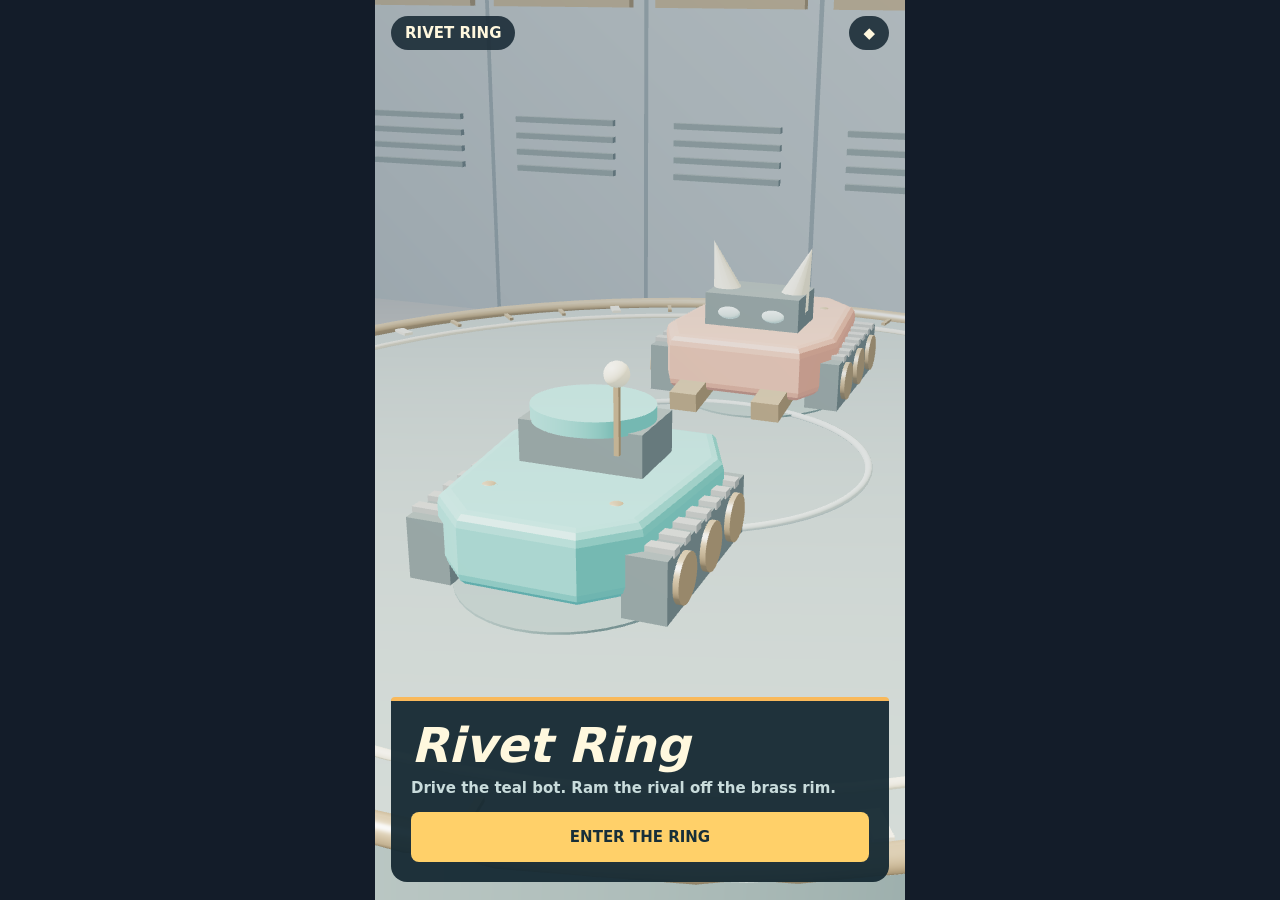
==== index.html @ fdafb030 "Publish RIVET RING: robot sumo game" ====
<!doctype html><html lang="en"><meta charset="utf-8"><meta name="viewport" content="width=device-width, initial-scale=1,viewport-fit=cover"><title>Rivet Ring</title><style>*{box-sizing:border-box}body{margin:0;background:#131c29;font:700 15px system-ui;color:#fff8de}main{width:min(100%,530px,75dvh);height:100dvh;margin:auto;position:relative;overflow:hidden;background:#304451}canvas{display:block;width:100%;height:100%;touch-action:none}header,aside,section,footer{position:absolute;left:16px;right:16px}header{top:max(16px,env(safe-area-inset-top));display:flex;justify-content:space-between;pointer-events:none}b{background:#162833de;padding:8px 14px;border-radius:20px}aside{top:19%;text-align:center;font:italic 900 26px system-ui;text-shadow:0 2px 7px #183442;pointer-events:none}section{bottom:max(18px,env(safe-area-inset-bottom));background:#162a33f2;border-top:4px solid #f9b95b;padding:20px;border-radius:4px 4px 16px 16px}h1{margin:0;font:italic 900 clamp(32px,8vw,48px)/1 system-ui}p{color:#c9dcdc;margin:.65em 0 1em}button{width:100%;border:0;border-radius:8px;min-height:50px;font:900 15px system-ui;background:#ffd069;color:#172f39}footer{bottom:4%;text-align:center;pointer-events:none;text-shadow:0 2px 5px black}[hidden]{display:none!important}</style><main><canvas aria-label="Robot sumo arena"></canvas><header><b id="badge">RIVET RING</b><b id="score">◆</b></header><aside aria-live="polite"></aside><footer hidden>DRAG TO DRIVE · RELEASE TO RAM</footer><section><h1>Rivet Ring</h1><p>Drive the teal bot. Ram the rival off the brass rim.</p><button>ENTER THE RING</button></section></main><script>/**
 * @license
 * Copyright 2010-2022 Three.js Authors
 * SPDX-License-Identifier: MIT
 */
!function(t,e){"object"==typeof exports&&"undefined"!=typeof module?e(exports):"function"==typeof define&&define.amd?define(["exports"],e):e((t="undefined"!=typeof globalThis?globalThis:t||self).THREE={})}(this,(function(t){"use strict";const e="147",i=100,n=300,r=301,s=302,a=303,o=304,l=306,c=1e3,h=1001,u=1002,d=1003,p=1004,m=1005,f=1006,g=1007,v=1008,x=1009,_=1012,y=1014,M=1015,b=1016,S=1020,w=1023,T=1026,A=1027,E=33776,C=33777,L=33778,R=33779,P=35840,I=35841,D=35842,N=35843,O=37492,z=37496,U=37808,B=37809,F=37810,k=37811,G=37812,V=37813,H=37814,W=37815,j=37816,q=37817,X=37818,Y=37819,Z=37820,J=37821,K=36492,$=2300,Q=2301,tt=2302,et=2400,it=2401,nt=2402,rt=2500,st=2501,at=3e3,ot=3001,lt="srgb",ct="srgb-linear",ht=7680,ut=35044,dt="300 es",pt=1035;class mt{addEventListener(t,e){void 0===this._listeners&&(this._listeners={});const i=this._listeners;void 0===i[t]&&(i[t]=[]),-1===i[t].indexOf(e)&&i[t].push(e)}hasEventListener(t,e){if(void 0===this._listeners)return!1;const i=this._listeners;return void 0!==i[t]&&-1!==i[t].indexOf(e)}removeEventListener(t,e){if(void 0===this._listeners)return;const i=this._listeners[t];if(void 0!==i){const t=i.indexOf(e);-1!==t&&i.splice(t,1)}}dispatchEvent(t){if(void 0===this._listeners)return;const e=this._listeners[t.type];if(void 0!==e){t.target=this;const i=e.slice(0);for(let e=0,n=i.length;e<n;e++)i[e].call(this,t);t.target=null}}}const ft=["00","01","02","03","04","05","06","07","08","09","0a","0b","0c","0d","0e","0f","10","11","12","13","14","15","16","17","18","19","1a","1b","1c","1d","1e","1f","20","21","22","23","24","25","26","27","28","29","2a","2b","2c","2d","2e","2f","30","31","32","33","34","35","36","37","38","39","3a","3b","3c","3d","3e","3f","40","41","42","43","44","45","46","47","48","49","4a","4b","4c","4d","4e","4f","50","51","52","53","54","55","56","57","58","59","5a","5b","5c","5d","5e","5f","60","61","62","63","64","65","66","67","68","69","6a","6b","6c","6d","6e","6f","70","71","72","73","74","75","76","77","78","79","7a","7b","7c","7d","7e","7f","80","81","82","83","84","85","86","87","88","89","8a","8b","8c","8d","8e","8f","90","91","92","93","94","95","96","97","98","99","9a","9b","9c","9d","9e","9f","a0","a1","a2","a3","a4","a5","a6","a7","a8","a9","aa","ab","ac","ad","ae","af","b0","b1","b2","b3","b4","b5","b6","b7","b8","b9","ba","bb","bc","bd","be","bf","c0","c1","c2","c3","c4","c5","c6","c7","c8","c9","ca","cb","cc","cd","ce","cf","d0","d1","d2","d3","d4","d5","d6","d7","d8","d9","da","db","dc","dd","de","df","e0","e1","e2","e3","e4","e5","e6","e7","e8","e9","ea","eb","ec","ed","ee","ef","f0","f1","f2","f3","f4","f5","f6","f7","f8","f9","fa","fb","fc","fd","fe","ff"];let gt=1234567;const vt=Math.PI/180,xt=180/Math.PI;function _t(){const t=4294967295*Math.random()|0,e=4294967295*Math.random()|0,i=4294967295*Math.random()|0,n=4294967295*Math.random()|0;return(ft[255&t]+ft[t>>8&255]+ft[t>>16&255]+ft[t>>24&255]+"-"+ft[255&e]+ft[e>>8&255]+"-"+ft[e>>16&15|64]+ft[e>>24&255]+"-"+ft[63&i|128]+ft[i>>8&255]+"-"+ft[i>>16&255]+ft[i>>24&255]+ft[255&n]+ft[n>>8&255]+ft[n>>16&255]+ft[n>>24&255]).toLowerCase()}function yt(t,e,i){return Math.max(e,Math.min(i,t))}function Mt(t,e){return(t%e+e)%e}function bt(t,e,i){return(1-i)*t+i*e}function St(t){return 0==(t&t-1)&&0!==t}function wt(t){return Math.pow(2,Math.ceil(Math.log(t)/Math.LN2))}function Tt(t){return Math.pow(2,Math.floor(Math.log(t)/Math.LN2))}function At(t,e){switch(e.constructor){case Float32Array:return t;case Uint16Array:return t/65535;case Uint8Array:return t/255;case Int16Array:return Math.max(t/32767,-1);case Int8Array:return Math.max(t/127,-1);default:throw new Error("Invalid component type.")}}function Et(t,e){switch(e.constructor){case Float32Array:return t;case Uint16Array:return Math.round(65535*t);case Uint8Array:return Math.round(255*t);case Int16Array:return Math.round(32767*t);case Int8Array:return Math.round(127*t);default:throw new Error("Invalid component type.")}}var Ct=Object.freeze({__proto__:null,DEG2RAD:vt,RAD2DEG:xt,generateUUID:_t,clamp:yt,euclideanModulo:Mt,mapLinear:function(t,e,i,n,r){return n+(t-e)*(r-n)/(i-e)},inverseLerp:function(t,e,i){return t!==e?(i-t)/(e-t):0},lerp:bt,damp:function(t,e,i,n){return bt(t,e,1-Math.exp(-i*n))},pingpong:function(t,e=1){return e-Math.abs(Mt(t,2*e)-e)},smoothstep:function(t,e,i){return t<=e?0:t>=i?1:(t=(t-e)/(i-e))*t*(3-2*t)},smootherstep:function(t,e,i){return t<=e?0:t>=i?1:(t=(t-e)/(i-e))*t*t*(t*(6*t-15)+10)},randInt:function(t,e){return t+Math.floor(Math.random()*(e-t+1))},randFloat:function(t,e){return t+Math.random()*(e-t)},randFloatSpread:function(t){return t*(.5-Math.random())},seededRandom:function(t){void 0!==t&&(gt=t);let e=gt+=1831565813;return e=Math.imul(e^e>>>15,1|e),e^=e+Math.imul(e^e>>>7,61|e),((e^e>>>14)>>>0)/4294967296},degToRad:function(t){return t*vt},radToDeg:function(t){return t*xt},isPowerOfTwo:St,ceilPowerOfTwo:wt,floorPowerOfTwo:Tt,setQuaternionFromProperEuler:function(t,e,i,n,r){const s=Math.cos,a=Math.sin,o=s(i/2),l=a(i/2),c=s((e+n)/2),h=a((e+n)/2),u=s((e-n)/2),d=a((e-n)/2),p=s((n-e)/2),m=a((n-e)/2);switch(r){case"XYX":t.set(o*h,l*u,l*d,o*c);break;case"YZY":t.set(l*d,o*h,l*u,o*c);break;case"ZXZ":t.set(l*u,l*d,o*h,o*c);break;case"XZX":t.set(o*h,l*m,l*p,o*c);break;case"YXY":t.set(l*p,o*h,l*m,o*c);break;case"ZYZ":t.set(l*m,l*p,o*h,o*c);break;default:console.warn("THREE.MathUtils: .setQuaternionFromProperEuler() encountered an unknown order: "+r)}},normalize:Et,denormalize:At});class Lt{constructor(t=0,e=0){Lt.prototype.isVector2=!0,this.x=t,this.y=e}get width(){return this.x}set width(t){this.x=t}get height(){return this.y}set height(t){this.y=t}set(t,e){return this.x=t,this.y=e,this}setScalar(t){return this.x=t,this.y=t,this}setX(t){return this.x=t,this}setY(t){return this.y=t,this}setComponent(t,e){switch(t){case 0:this.x=e;break;case 1:this.y=e;break;default:throw new Error("index is out of range: "+t)}return this}getComponent(t){switch(t){case 0:return this.x;case 1:return this.y;default:throw new Error("index is out of range: "+t)}}clone(){return new this.constructor(this.x,this.y)}copy(t){return this.x=t.x,this.y=t.y,this}add(t){return this.x+=t.x,this.y+=t.y,this}addScalar(t){return this.x+=t,this.y+=t,this}addVectors(t,e){return this.x=t.x+e.x,this.y=t.y+e.y,this}addScaledVector(t,e){return this.x+=t.x*e,this.y+=t.y*e,this}sub(t){return this.x-=t.x,this.y-=t.y,this}subScalar(t){return this.x-=t,this.y-=t,this}subVectors(t,e){return this.x=t.x-e.x,this.y=t.y-e.y,this}multiply(t){return this.x*=t.x,this.y*=t.y,this}multiplyScalar(t){return this.x*=t,this.y*=t,this}divide(t){return this.x/=t.x,this.y/=t.y,this}divideScalar(t){return this.multiplyScalar(1/t)}applyMatrix3(t){const e=this.x,i=this.y,n=t.elements;return this.x=n[0]*e+n[3]*i+n[6],this.y=n[1]*e+n[4]*i+n[7],this}min(t){return this.x=Math.min(this.x,t.x),this.y=Math.min(this.y,t.y),this}max(t){return this.x=Math.max(this.x,t.x),this.y=Math.max(this.y,t.y),this}clamp(t,e){return this.x=Math.max(t.x,Math.min(e.x,this.x)),this.y=Math.max(t.y,Math.min(e.y,this.y)),this}clampScalar(t,e){return this.x=Math.max(t,Math.min(e,this.x)),this.y=Math.max(t,Math.min(e,this.y)),this}clampLength(t,e){const i=this.length();return this.divideScalar(i||1).multiplyScalar(Math.max(t,Math.min(e,i)))}floor(){return this.x=Math.floor(this.x),this.y=Math.floor(this.y),this}ceil(){return this.x=Math.ceil(this.x),this.y=Math.ceil(this.y),this}round(){return this.x=Math.round(this.x),this.y=Math.round(this.y),this}roundToZero(){return this.x=this.x<0?Math.ceil(this.x):Math.floor(this.x),this.y=this.y<0?Math.ceil(this.y):Math.floor(this.y),this}negate(){return this.x=-this.x,this.y=-this.y,this}dot(t){return this.x*t.x+this.y*t.y}cross(t){return this.x*t.y-this.y*t.x}lengthSq(){return this.x*this.x+this.y*this.y}length(){return Math.sqrt(this.x*this.x+this.y*this.y)}manhattanLength(){return Math.abs(this.x)+Math.abs(this.y)}normalize(){return this.divideScalar(this.length()||1)}angle(){return Math.atan2(-this.y,-this.x)+Math.PI}distanceTo(t){return Math.sqrt(this.distanceToSquared(t))}distanceToSquared(t){const e=this.x-t.x,i=this.y-t.y;return e*e+i*i}manhattanDistanceTo(t){return Math.abs(this.x-t.x)+Math.abs(this.y-t.y)}setLength(t){return this.normalize().multiplyScalar(t)}lerp(t,e){return this.x+=(t.x-this.x)*e,this.y+=(t.y-this.y)*e,this}lerpVectors(t,e,i){return this.x=t.x+(e.x-t.x)*i,this.y=t.y+(e.y-t.y)*i,this}equals(t){return t.x===this.x&&t.y===this.y}fromArray(t,e=0){return this.x=t[e],this.y=t[e+1],this}toArray(t=[],e=0){return t[e]=this.x,t[e+1]=this.y,t}fromBufferAttribute(t,e){return this.x=t.getX(e),this.y=t.getY(e),this}rotateAround(t,e){const i=Math.cos(e),n=Math.sin(e),r=this.x-t.x,s=this.y-t.y;return this.x=r*i-s*n+t.x,this.y=r*n+s*i+t.y,this}random(){return this.x=Math.random(),this.y=Math.random(),this}*[Symbol.iterator](){yield this.x,yield this.y}}class Rt{constructor(){Rt.prototype.isMatrix3=!0,this.elements=[1,0,0,0,1,0,0,0,1]}set(t,e,i,n,r,s,a,o,l){const c=this.elements;return c[0]=t,c[1]=n,c[2]=a,c[3]=e,c[4]=r,c[5]=o,c[6]=i,c[7]=s,c[8]=l,this}identity(){return this.set(1,0,0,0,1,0,0,0,1),this}copy(t){const e=this.elements,i=t.elements;return e[0]=i[0],e[1]=i[1],e[2]=i[2],e[3]=i[3],e[4]=i[4],e[5]=i[5],e[6]=i[6],e[7]=i[7],e[8]=i[8],this}extractBasis(t,e,i){return t.setFromMatrix3Column(this,0),e.setFromMatrix3Column(this,1),i.setFromMatrix3Column(this,2),this}setFromMatrix4(t){const e=t.elements;return this.set(e[0],e[4],e[8],e[1],e[5],e[9],e[2],e[6],e[10]),this}multiply(t){return this.multiplyMatrices(this,t)}premultiply(t){return this.multiplyMatrices(t,this)}multiplyMatrices(t,e){const i=t.elements,n=e.elements,r=this.elements,s=i[0],a=i[3],o=i[6],l=i[1],c=i[4],h=i[7],u=i[2],d=i[5],p=i[8],m=n[0],f=n[3],g=n[6],v=n[1],x=n[4],_=n[7],y=n[2],M=n[5],b=n[8];return r[0]=s*m+a*v+o*y,r[3]=s*f+a*x+o*M,r[6]=s*g+a*_+o*b,r[1]=l*m+c*v+h*y,r[4]=l*f+c*x+h*M,r[7]=l*g+c*_+h*b,r[2]=u*m+d*v+p*y,r[5]=u*f+d*x+p*M,r[8]=u*g+d*_+p*b,this}multiplyScalar(t){const e=this.elements;return e[0]*=t,e[3]*=t,e[6]*=t,e[1]*=t,e[4]*=t,e[7]*=t,e[2]*=t,e[5]*=t,e[8]*=t,this}determinant(){const t=this.elements,e=t[0],i=t[1],n=t[2],r=t[3],s=t[4],a=t[5],o=t[6],l=t[7],c=t[8];return e*s*c-e*a*l-i*r*c+i*a*o+n*r*l-n*s*o}invert(){const t=this.elements,e=t[0],i=t[1],n=t[2],r=t[3],s=t[4],a=t[5],o=t[6],l=t[7],c=t[8],h=c*s-a*l,u=a*o-c*r,d=l*r-s*o,p=e*h+i*u+n*d;if(0===p)return this.set(0,0,0,0,0,0,0,0,0);const m=1/p;return t[0]=h*m,t[1]=(n*l-c*i)*m,t[2]=(a*i-n*s)*m,t[3]=u*m,t[4]=(c*e-n*o)*m,t[5]=(n*r-a*e)*m,t[6]=d*m,t[7]=(i*o-l*e)*m,t[8]=(s*e-i*r)*m,this}transpose(){let t;const e=this.elements;return t=e[1],e[1]=e[3],e[3]=t,t=e[2],e[2]=e[6],e[6]=t,t=e[5],e[5]=e[7],e[7]=t,this}getNormalMatrix(t){return this.setFromMatrix4(t).invert().transpose()}transposeIntoArray(t){const e=this.elements;return t[0]=e[0],t[1]=e[3],t[2]=e[6],t[3]=e[1],t[4]=e[4],t[5]=e[7],t[6]=e[2],t[7]=e[5],t[8]=e[8],this}setUvTransform(t,e,i,n,r,s,a){const o=Math.cos(r),l=Math.sin(r);return this.set(i*o,i*l,-i*(o*s+l*a)+s+t,-n*l,n*o,-n*(-l*s+o*a)+a+e,0,0,1),this}scale(t,e){return this.premultiply(Pt.makeScale(t,e)),this}rotate(t){return this.premultiply(Pt.makeRotation(-t)),this}translate(t,e){return this.premultiply(Pt.makeTranslation(t,e)),this}makeTranslation(t,e){return this.set(1,0,t,0,1,e,0,0,1),this}makeRotation(t){const e=Math.cos(t),i=Math.sin(t);return this.set(e,-i,0,i,e,0,0,0,1),this}makeScale(t,e){return this.set(t,0,0,0,e,0,0,0,1),this}equals(t){const e=this.elements,i=t.elements;for(let t=0;t<9;t++)if(e[t]!==i[t])return!1;return!0}fromArray(t,e=0){for(let i=0;i<9;i++)this.elements[i]=t[i+e];return this}toArray(t=[],e=0){const i=this.elements;return t[e]=i[0],t[e+1]=i[1],t[e+2]=i[2],t[e+3]=i[3],t[e+4]=i[4],t[e+5]=i[5],t[e+6]=i[6],t[e+7]=i[7],t[e+8]=i[8],t}clone(){return(new this.constructor).fromArray(this.elements)}}const Pt=new Rt;function It(t){for(let e=t.length-1;e>=0;--e)if(t[e]>=65535)return!0;return!1}const Dt={Int8Array:Int8Array,Uint8Array:Uint8Array,Uint8ClampedArray:Uint8ClampedArray,Int16Array:Int16Array,Uint16Array:Uint16Array,Int32Array:Int32Array,Uint32Array:Uint32Array,Float32Array:Float32Array,Float64Array:Float64Array};function Nt(t,e){return new Dt[t](e)}function Ot(t){return document.createElementNS("http://www.w3.org/1999/xhtml",t)}function zt(t){return t<.04045?.0773993808*t:Math.pow(.9478672986*t+.0521327014,2.4)}function Ut(t){return t<.0031308?12.92*t:1.055*Math.pow(t,.41666)-.055}const Bt={[lt]:{[ct]:zt},[ct]:{[lt]:Ut}},Ft={legacyMode:!0,get workingColorSpace(){return ct},set workingColorSpace(t){console.warn("THREE.ColorManagement: .workingColorSpace is readonly.")},convert:function(t,e,i){if(this.legacyMode||e===i||!e||!i)return t;if(Bt[e]&&void 0!==Bt[e][i]){const n=Bt[e][i];return t.r=n(t.r),t.g=n(t.g),t.b=n(t.b),t}throw new Error("Unsupported color space conversion.")},fromWorkingColorSpace:function(t,e){return this.convert(t,this.workingColorSpace,e)},toWorkingColorSpace:function(t,e){return this.convert(t,e,this.workingColorSpace)}},kt={aliceblue:15792383,antiquewhite:16444375,aqua:65535,aquamarine:8388564,azure:15794175,beige:16119260,bisque:16770244,black:0,blanchedalmond:16772045,blue:255,blueviolet:9055202,brown:10824234,burlywood:14596231,cadetblue:6266528,chartreuse:8388352,chocolate:13789470,coral:16744272,cornflowerblue:6591981,cornsilk:16775388,crimson:14423100,cyan:65535,darkblue:139,darkcyan:35723,darkgoldenrod:12092939,darkgray:11119017,darkgreen:25600,darkgrey:11119017,darkkhaki:12433259,darkmagenta:9109643,darkolivegreen:5597999,darkorange:16747520,darkorchid:10040012,darkred:9109504,darksalmon:15308410,darkseagreen:9419919,darkslateblue:4734347,darkslategray:3100495,darkslategrey:3100495,darkturquoise:52945,darkviolet:9699539,deeppink:16716947,deepskyblue:49151,dimgray:6908265,dimgrey:6908265,dodgerblue:2003199,firebrick:11674146,floralwhite:16775920,forestgreen:2263842,fuchsia:16711935,gainsboro:14474460,ghostwhite:16316671,gold:16766720,goldenrod:14329120,gray:8421504,green:32768,greenyellow:11403055,grey:8421504,honeydew:15794160,hotpink:16738740,indianred:13458524,indigo:4915330,ivory:16777200,khaki:15787660,lavender:15132410,lavenderblush:16773365,lawngreen:8190976,lemonchiffon:16775885,lightblue:11393254,lightcoral:15761536,lightcyan:14745599,lightgoldenrodyellow:16448210,lightgray:13882323,lightgreen:9498256,lightgrey:13882323,lightpink:16758465,lightsalmon:16752762,lightseagreen:2142890,lightskyblue:8900346,lightslategray:7833753,lightslategrey:7833753,lightsteelblue:11584734,lightyellow:16777184,lime:65280,limegreen:3329330,linen:16445670,magenta:16711935,maroon:8388608,mediumaquamarine:6737322,mediumblue:205,mediumorchid:12211667,mediumpurple:9662683,mediumseagreen:3978097,mediumslateblue:8087790,mediumspringgreen:64154,mediumturquoise:4772300,mediumvioletred:13047173,midnightblue:1644912,mintcream:16121850,mistyrose:16770273,moccasin:16770229,navajowhite:16768685,navy:128,oldlace:16643558,olive:8421376,olivedrab:7048739,orange:16753920,orangered:16729344,orchid:14315734,palegoldenrod:15657130,palegreen:10025880,paleturquoise:11529966,palevioletred:14381203,papayawhip:16773077,peachpuff:16767673,peru:13468991,pink:16761035,plum:14524637,powderblue:11591910,purple:8388736,rebeccapurple:6697881,red:16711680,rosybrown:12357519,royalblue:4286945,saddlebrown:9127187,salmon:16416882,sandybrown:16032864,seagreen:3050327,seashell:16774638,sienna:10506797,silver:12632256,skyblue:8900331,slateblue:6970061,slategray:7372944,slategrey:7372944,snow:16775930,springgreen:65407,steelblue:4620980,tan:13808780,teal:32896,thistle:14204888,tomato:16737095,turquoise:4251856,violet:15631086,wheat:16113331,white:16777215,whitesmoke:16119285,yellow:16776960,yellowgreen:10145074},Gt={r:0,g:0,b:0},Vt={h:0,s:0,l:0},Ht={h:0,s:0,l:0};function Wt(t,e,i){return i<0&&(i+=1),i>1&&(i-=1),i<1/6?t+6*(e-t)*i:i<.5?e:i<2/3?t+6*(e-t)*(2/3-i):t}function jt(t,e){return e.r=t.r,e.g=t.g,e.b=t.b,e}class qt{constructor(t,e,i){return this.isColor=!0,this.r=1,this.g=1,this.b=1,void 0===e&&void 0===i?this.set(t):this.setRGB(t,e,i)}set(t){return t&&t.isColor?this.copy(t):"number"==typeof t?this.setHex(t):"string"==typeof t&&this.setStyle(t),this}setScalar(t){return this.r=t,this.g=t,this.b=t,this}setHex(t,e="srgb"){return t=Math.floor(t),this.r=(t>>16&255)/255,this.g=(t>>8&255)/255,this.b=(255&t)/255,Ft.toWorkingColorSpace(this,e),this}setRGB(t,e,i,n=Ft.workingColorSpace){return this.r=t,this.g=e,this.b=i,Ft.toWorkingColorSpace(this,n),this}setHSL(t,e,i,n=Ft.workingColorSpace){if(t=Mt(t,1),e=yt(e,0,1),i=yt(i,0,1),0===e)this.r=this.g=this.b=i;else{const n=i<=.5?i*(1+e):i+e-i*e,r=2*i-n;this.r=Wt(r,n,t+1/3),this.g=Wt(r,n,t),this.b=Wt(r,n,t-1/3)}return Ft.toWorkingColorSpace(this,n),this}setStyle(t,e="srgb"){function i(e){void 0!==e&&parseFloat(e)<1&&console.warn("THREE.Color: Alpha component of "+t+" will be ignored.")}let n;if(n=/^((?:rgb|hsl)a?)\(([^\)]*)\)/.exec(t)){let t;const r=n[1],s=n[2];switch(r){case"rgb":case"rgba":if(t=/^\s*(\d+)\s*,\s*(\d+)\s*,\s*(\d+)\s*(?:,\s*(\d*\.?\d+)\s*)?$/.exec(s))return this.r=Math.min(255,parseInt(t[1],10))/255,this.g=Math.min(255,parseInt(t[2],10))/255,this.b=Math.min(255,parseInt(t[3],10))/255,Ft.toWorkingColorSpace(this,e),i(t[4]),this;if(t=/^\s*(\d+)\%\s*,\s*(\d+)\%\s*,\s*(\d+)\%\s*(?:,\s*(\d*\.?\d+)\s*)?$/.exec(s))return this.r=Math.min(100,parseInt(t[1],10))/100,this.g=Math.min(100,parseInt(t[2],10))/100,this.b=Math.min(100,parseInt(t[3],10))/100,Ft.toWorkingColorSpace(this,e),i(t[4]),this;break;case"hsl":case"hsla":if(t=/^\s*(\d*\.?\d+)\s*,\s*(\d*\.?\d+)\%\s*,\s*(\d*\.?\d+)\%\s*(?:,\s*(\d*\.?\d+)\s*)?$/.exec(s)){const n=parseFloat(t[1])/360,r=parseFloat(t[2])/100,s=parseFloat(t[3])/100;return i(t[4]),this.setHSL(n,r,s,e)}}}else if(n=/^\#([A-Fa-f\d]+)$/.exec(t)){const t=n[1],i=t.length;if(3===i)return this.r=parseInt(t.charAt(0)+t.charAt(0),16)/255,this.g=parseInt(t.charAt(1)+t.charAt(1),16)/255,this.b=parseInt(t.charAt(2)+t.charAt(2),16)/255,Ft.toWorkingColorSpace(this,e),this;if(6===i)return this.r=parseInt(t.charAt(0)+t.charAt(1),16)/255,this.g=parseInt(t.charAt(2)+t.charAt(3),16)/255,this.b=parseInt(t.charAt(4)+t.charAt(5),16)/255,Ft.toWorkingColorSpace(this,e),this}return t&&t.length>0?this.setColorName(t,e):this}setColorName(t,e="srgb"){const i=kt[t.toLowerCase()];return void 0!==i?this.setHex(i,e):console.warn("THREE.Color: Unknown color "+t),this}clone(){return new this.constructor(this.r,this.g,this.b)}copy(t){return this.r=t.r,this.g=t.g,this.b=t.b,this}copySRGBToLinear(t){return this.r=zt(t.r),this.g=zt(t.g),this.b=zt(t.b),this}copyLinearToSRGB(t){return this.r=Ut(t.r),this.g=Ut(t.g),this.b=Ut(t.b),this}convertSRGBToLinear(){return this.copySRGBToLinear(this),this}convertLinearToSRGB(){return this.copyLinearToSRGB(this),this}getHex(t="srgb"){return Ft.fromWorkingColorSpace(jt(this,Gt),t),yt(255*Gt.r,0,255)<<16^yt(255*Gt.g,0,255)<<8^yt(255*Gt.b,0,255)<<0}getHexString(t="srgb"){return("000000"+this.getHex(t).toString(16)).slice(-6)}getHSL(t,e=Ft.workingColorSpace){Ft.fromWorkingColorSpace(jt(this,Gt),e);const i=Gt.r,n=Gt.g,r=Gt.b,s=Math.max(i,n,r),a=Math.min(i,n,r);let o,l;const c=(a+s)/2;if(a===s)o=0,l=0;else{const t=s-a;switch(l=c<=.5?t/(s+a):t/(2-s-a),s){case i:o=(n-r)/t+(n<r?6:0);break;case n:o=(r-i)/t+2;break;case r:o=(i-n)/t+4}o/=6}return t.h=o,t.s=l,t.l=c,t}getRGB(t,e=Ft.workingColorSpace){return Ft.fromWorkingColorSpace(jt(this,Gt),e),t.r=Gt.r,t.g=Gt.g,t.b=Gt.b,t}getStyle(t="srgb"){return Ft.fromWorkingColorSpace(jt(this,Gt),t),t!==lt?`color(${t} ${Gt.r} ${Gt.g} ${Gt.b})`:`rgb(${255*Gt.r|0},${255*Gt.g|0},${255*Gt.b|0})`}offsetHSL(t,e,i){return this.getHSL(Vt),Vt.h+=t,Vt.s+=e,Vt.l+=i,this.setHSL(Vt.h,Vt.s,Vt.l),this}add(t){return this.r+=t.r,this.g+=t.g,this.b+=t.b,this}addColors(t,e){return this.r=t.r+e.r,this.g=t.g+e.g,this.b=t.b+e.b,this}addScalar(t){return this.r+=t,this.g+=t,this.b+=t,this}sub(t){return this.r=Math.max(0,this.r-t.r),this.g=Math.max(0,this.g-t.g),this.b=Math.max(0,this.b-t.b),this}multiply(t){return this.r*=t.r,this.g*=t.g,this.b*=t.b,this}multiplyScalar(t){return this.r*=t,this.g*=t,this.b*=t,this}lerp(t,e){return this.r+=(t.r-this.r)*e,this.g+=(t.g-this.g)*e,this.b+=(t.b-this.b)*e,this}lerpColors(t,e,i){return this.r=t.r+(e.r-t.r)*i,this.g=t.g+(e.g-t.g)*i,this.b=t.b+(e.b-t.b)*i,this}lerpHSL(t,e){this.getHSL(Vt),t.getHSL(Ht);const i=bt(Vt.h,Ht.h,e),n=bt(Vt.s,Ht.s,e),r=bt(Vt.l,Ht.l,e);return this.setHSL(i,n,r),this}equals(t){return t.r===this.r&&t.g===this.g&&t.b===this.b}fromArray(t,e=0){return this.r=t[e],this.g=t[e+1],this.b=t[e+2],this}toArray(t=[],e=0){return t[e]=this.r,t[e+1]=this.g,t[e+2]=this.b,t}fromBufferAttribute(t,e){return this.r=t.getX(e),this.g=t.getY(e),this.b=t.getZ(e),this}toJSON(){return this.getHex()}*[Symbol.iterator](){yield this.r,yield this.g,yield this.b}}let Xt;qt.NAMES=kt;class Yt{static getDataURL(t){if(/^data:/i.test(t.src))return t.src;if("undefined"==typeof HTMLCanvasElement)return t.src;let e;if(t instanceof HTMLCanvasElement)e=t;else{void 0===Xt&&(Xt=Ot("canvas")),Xt.width=t.width,Xt.height=t.height;const i=Xt.getContext("2d");t instanceof ImageData?i.putImageData(t,0,0):i.drawImage(t,0,0,t.width,t.height),e=Xt}return e.width>2048||e.height>2048?(console.warn("THREE.ImageUtils.getDataURL: Image converted to jpg for performance reasons",t),e.toDataURL("image/jpeg",.6)):e.toDataURL("image/png")}static sRGBToLinear(t){if("undefined"!=typeof HTMLImageElement&&t instanceof HTMLImageElement||"undefined"!=typeof HTMLCanvasElement&&t instanceof HTMLCanvasElement||"undefined"!=typeof ImageBitmap&&t instanceof ImageBitmap){const e=Ot("canvas");e.width=t.width,e.height=t.height;const i=e.getContext("2d");i.drawImage(t,0,0,t.width,t.height);const n=i.getImageData(0,0,t.width,t.height),r=n.data;for(let t=0;t<r.length;t++)r[t]=255*zt(r[t]/255);return i.putImageData(n,0,0),e}if(t.data){const e=t.data.slice(0);for(let t=0;t<e.length;t++)e instanceof Uint8Array||e instanceof Uint8ClampedArray?e[t]=Math.floor(255*zt(e[t]/255)):e[t]=zt(e[t]);return{data:e,width:t.width,height:t.height}}return console.warn("THREE.ImageUtils.sRGBToLinear(): Unsupported image type. No color space conversion applied."),t}}class Zt{constructor(t=null){this.isSource=!0,this.uuid=_t(),this.data=t,this.version=0}set needsUpdate(t){!0===t&&this.version++}toJSON(t){const e=void 0===t||"string"==typeof t;if(!e&&void 0!==t.images[this.uuid])return t.images[this.uuid];const i={uuid:this.uuid,url:""},n=this.data;if(null!==n){let t;if(Array.isArray(n)){t=[];for(let e=0,i=n.length;e<i;e++)n[e].isDataTexture?t.push(Jt(n[e].image)):t.push(Jt(n[e]))}else t=Jt(n);i.url=t}return e||(t.images[this.uuid]=i),i}}function Jt(t){return"undefined"!=typeof HTMLImageElement&&t instanceof HTMLImageElement||"undefined"!=typeof HTMLCanvasElement&&t instanceof HTMLCanvasElement||"undefined"!=typeof ImageBitmap&&t instanceof ImageBitmap?Yt.getDataURL(t):t.data?{data:Array.from(t.data),width:t.width,height:t.height,type:t.data.constructor.name}:(console.warn("THREE.Texture: Unable to serialize Texture."),{})}let Kt=0;class $t extends mt{constructor(t=$t.DEFAULT_IMAGE,e=$t.DEFAULT_MAPPING,i=1001,n=1001,r=1006,s=1008,a=1023,o=1009,l=$t.DEFAULT_ANISOTROPY,c=3e3){super(),this.isTexture=!0,Object.defineProperty(this,"id",{value:Kt++}),this.uuid=_t(),this.name="",this.source=new Zt(t),this.mipmaps=[],this.mapping=e,this.wrapS=i,this.wrapT=n,this.magFilter=r,this.minFilter=s,this.anisotropy=l,this.format=a,this.internalFormat=null,this.type=o,this.offset=new Lt(0,0),this.repeat=new Lt(1,1),this.center=new Lt(0,0),this.rotation=0,this.matrixAutoUpdate=!0,this.matrix=new Rt,this.generateMipmaps=!0,this.premultiplyAlpha=!1,this.flipY=!0,this.unpackAlignment=4,this.encoding=c,this.userData={},this.version=0,this.onUpdate=null,this.isRenderTargetTexture=!1,this.needsPMREMUpdate=!1}get image(){return this.source.data}set image(t){this.source.data=t}updateMatrix(){this.matrix.setUvTransform(this.offset.x,this.offset.y,this.repeat.x,this.repeat.y,this.rotation,this.center.x,this.center.y)}clone(){return(new this.constructor).copy(this)}copy(t){return this.name=t.name,this.source=t.source,this.mipmaps=t.mipmaps.slice(0),this.mapping=t.mapping,this.wrapS=t.wrapS,this.wrapT=t.wrapT,this.magFilter=t.magFilter,this.minFilter=t.minFilter,this.anisotropy=t.anisotropy,this.format=t.format,this.internalFormat=t.internalFormat,this.type=t.type,this.offset.copy(t.offset),this.repeat.copy(t.repeat),this.center.copy(t.center),this.rotation=t.rotation,this.matrixAutoUpdate=t.matrixAutoUpdate,this.matrix.copy(t.matrix),this.generateMipmaps=t.generateMipmaps,this.premultiplyAlpha=t.premultiplyAlpha,this.flipY=t.flipY,this.unpackAlignment=t.unpackAlignment,this.encoding=t.encoding,this.userData=JSON.parse(JSON.stringify(t.userData)),this.needsUpdate=!0,this}toJSON(t){const e=void 0===t||"string"==typeof t;if(!e&&void 0!==t.textures[this.uuid])return t.textures[this.uuid];const i={metadata:{version:4.5,type:"Texture",generator:"Texture.toJSON"},uuid:this.uuid,name:this.name,image:this.source.toJSON(t).uuid,mapping:this.mapping,repeat:[this.repeat.x,this.repeat.y],offset:[this.offset.x,this.offset.y],center:[this.center.x,this.center.y],rotation:this.rotation,wrap:[this.wrapS,this.wrapT],format:this.format,type:this.type,encoding:this.encoding,minFilter:this.minFilter,magFilter:this.magFilter,anisotropy:this.anisotropy,flipY:this.flipY,premultiplyAlpha:this.premultiplyAlpha,unpackAlignment:this.unpackAlignment};return"{}"!==JSON.stringify(this.userData)&&(i.userData=this.userData),e||(t.textures[this.uuid]=i),i}dispose(){this.dispatchEvent({type:"dispose"})}transformUv(t){if(this.mapping!==n)return t;if(t.applyMatrix3(this.matrix),t.x<0||t.x>1)switch(this.wrapS){case c:t.x=t.x-Math.floor(t.x);break;case h:t.x=t.x<0?0:1;break;case u:1===Math.abs(Math.floor(t.x)%2)?t.x=Math.ceil(t.x)-t.x:t.x=t.x-Math.floor(t.x)}if(t.y<0||t.y>1)switch(this.wrapT){case c:t.y=t.y-Math.floor(t.y);break;case h:t.y=t.y<0?0:1;break;case u:1===Math.abs(Math.floor(t.y)%2)?t.y=Math.ceil(t.y)-t.y:t.y=t.y-Math.floor(t.y)}return this.flipY&&(t.y=1-t.y),t}set needsUpdate(t){!0===t&&(this.version++,this.source.needsUpdate=!0)}}$t.DEFAULT_IMAGE=null,$t.DEFAULT_MAPPING=n,$t.DEFAULT_ANISOTROPY=1;class Qt{constructor(t=0,e=0,i=0,n=1){Qt.prototype.isVector4=!0,this.x=t,this.y=e,this.z=i,this.w=n}get width(){return this.z}set width(t){this.z=t}get height(){return this.w}set height(t){this.w=t}set(t,e,i,n){return this.x=t,this.y=e,this.z=i,this.w=n,this}setScalar(t){return this.x=t,this.y=t,this.z=t,this.w=t,this}setX(t){return this.x=t,this}setY(t){return this.y=t,this}setZ(t){return this.z=t,this}setW(t){return this.w=t,this}setComponent(t,e){switch(t){case 0:this.x=e;break;case 1:this.y=e;break;case 2:this.z=e;break;case 3:this.w=e;break;default:throw new Error("index is out of range: "+t)}return this}getComponent(t){switch(t){case 0:return this.x;case 1:return this.y;case 2:return this.z;case 3:return this.w;default:throw new Error("index is out of range: "+t)}}clone(){return new this.constructor(this.x,this.y,this.z,this.w)}copy(t){return this.x=t.x,this.y=t.y,this.z=t.z,this.w=void 0!==t.w?t.w:1,this}add(t){return this.x+=t.x,this.y+=t.y,this.z+=t.z,this.w+=t.w,this}addScalar(t){return this.x+=t,this.y+=t,this.z+=t,this.w+=t,this}addVectors(t,e){return this.x=t.x+e.x,this.y=t.y+e.y,this.z=t.z+e.z,this.w=t.w+e.w,this}addScaledVector(t,e){return this.x+=t.x*e,this.y+=t.y*e,this.z+=t.z*e,this.w+=t.w*e,this}sub(t){return this.x-=t.x,this.y-=t.y,this.z-=t.z,this.w-=t.w,this}subScalar(t){return this.x-=t,this.y-=t,this.z-=t,this.w-=t,this}subVectors(t,e){return this.x=t.x-e.x,this.y=t.y-e.y,this.z=t.z-e.z,this.w=t.w-e.w,this}multiply(t){return this.x*=t.x,this.y*=t.y,this.z*=t.z,this.w*=t.w,this}multiplyScalar(t){return this.x*=t,this.y*=t,this.z*=t,this.w*=t,this}applyMatrix4(t){const e=this.x,i=this.y,n=this.z,r=this.w,s=t.elements;return this.x=s[0]*e+s[4]*i+s[8]*n+s[12]*r,this.y=s[1]*e+s[5]*i+s[9]*n+s[13]*r,this.z=s[2]*e+s[6]*i+s[10]*n+s[14]*r,this.w=s[3]*e+s[7]*i+s[11]*n+s[15]*r,this}divideScalar(t){return this.multiplyScalar(1/t)}setAxisAngleFromQuaternion(t){this.w=2*Math.acos(t.w);const e=Math.sqrt(1-t.w*t.w);return e<1e-4?(this.x=1,this.y=0,this.z=0):(this.x=t.x/e,this.y=t.y/e,this.z=t.z/e),this}setAxisAngleFromRotationMatrix(t){let e,i,n,r;const s=.01,a=.1,o=t.elements,l=o[0],c=o[4],h=o[8],u=o[1],d=o[5],p=o[9],m=o[2],f=o[6],g=o[10];if(Math.abs(c-u)<s&&Math.abs(h-m)<s&&Math.abs(p-f)<s){if(Math.abs(c+u)<a&&Math.abs(h+m)<a&&Math.abs(p+f)<a&&Math.abs(l+d+g-3)<a)return this.set(1,0,0,0),this;e=Math.PI;const t=(l+1)/2,o=(d+1)/2,v=(g+1)/2,x=(c+u)/4,_=(h+m)/4,y=(p+f)/4;return t>o&&t>v?t<s?(i=0,n=.707106781,r=.707106781):(i=Math.sqrt(t),n=x/i,r=_/i):o>v?o<s?(i=.707106781,n=0,r=.707106781):(n=Math.sqrt(o),i=x/n,r=y/n):v<s?(i=.707106781,n=.707106781,r=0):(r=Math.sqrt(v),i=_/r,n=y/r),this.set(i,n,r,e),this}let v=Math.sqrt((f-p)*(f-p)+(h-m)*(h-m)+(u-c)*(u-c));return Math.abs(v)<.001&&(v=1),this.x=(f-p)/v,this.y=(h-m)/v,this.z=(u-c)/v,this.w=Math.acos((l+d+g-1)/2),this}min(t){return this.x=Math.min(this.x,t.x),this.y=Math.min(this.y,t.y),this.z=Math.min(this.z,t.z),this.w=Math.min(this.w,t.w),this}max(t){return this.x=Math.max(this.x,t.x),this.y=Math.max(this.y,t.y),this.z=Math.max(this.z,t.z),this.w=Math.max(this.w,t.w),this}clamp(t,e){return this.x=Math.max(t.x,Math.min(e.x,this.x)),this.y=Math.max(t.y,Math.min(e.y,this.y)),this.z=Math.max(t.z,Math.min(e.z,this.z)),this.w=Math.max(t.w,Math.min(e.w,this.w)),this}clampScalar(t,e){return this.x=Math.max(t,Math.min(e,this.x)),this.y=Math.max(t,Math.min(e,this.y)),this.z=Math.max(t,Math.min(e,this.z)),this.w=Math.max(t,Math.min(e,this.w)),this}clampLength(t,e){const i=this.length();return this.divideScalar(i||1).multiplyScalar(Math.max(t,Math.min(e,i)))}floor(){return this.x=Math.floor(this.x),this.y=Math.floor(this.y),this.z=Math.floor(this.z),this.w=Math.floor(this.w),this}ceil(){return this.x=Math.ceil(this.x),this.y=Math.ceil(this.y),this.z=Math.ceil(this.z),this.w=Math.ceil(this.w),this}round(){return this.x=Math.round(this.x),this.y=Math.round(this.y),this.z=Math.round(this.z),this.w=Math.round(this.w),this}roundToZero(){return this.x=this.x<0?Math.ceil(this.x):Math.floor(this.x),this.y=this.y<0?Math.ceil(this.y):Math.floor(this.y),this.z=this.z<0?Math.ceil(this.z):Math.floor(this.z),this.w=this.w<0?Math.ceil(this.w):Math.floor(this.w),this}negate(){return this.x=-this.x,this.y=-this.y,this.z=-this.z,this.w=-this.w,this}dot(t){return this.x*t.x+this.y*t.y+this.z*t.z+this.w*t.w}lengthSq(){return this.x*this.x+this.y*this.y+this.z*this.z+this.w*this.w}length(){return Math.sqrt(this.x*this.x+this.y*this.y+this.z*this.z+this.w*this.w)}manhattanLength(){return Math.abs(this.x)+Math.abs(this.y)+Math.abs(this.z)+Math.abs(this.w)}normalize(){return this.divideScalar(this.length()||1)}setLength(t){return this.normalize().multiplyScalar(t)}lerp(t,e){return this.x+=(t.x-this.x)*e,this.y+=(t.y-this.y)*e,this.z+=(t.z-this.z)*e,this.w+=(t.w-this.w)*e,this}lerpVectors(t,e,i){return this.x=t.x+(e.x-t.x)*i,this.y=t.y+(e.y-t.y)*i,this.z=t.z+(e.z-t.z)*i,this.w=t.w+(e.w-t.w)*i,this}equals(t){return t.x===this.x&&t.y===this.y&&t.z===this.z&&t.w===this.w}fromArray(t,e=0){return this.x=t[e],this.y=t[e+1],this.z=t[e+2],this.w=t[e+3],this}toArray(t=[],e=0){return t[e]=this.x,t[e+1]=this.y,t[e+2]=this.z,t[e+3]=this.w,t}fromBufferAttribute(t,e){return this.x=t.getX(e),this.y=t.getY(e),this.z=t.getZ(e),this.w=t.getW(e),this}random(){return this.x=Math.random(),this.y=Math.random(),this.z=Math.random(),this.w=Math.random(),this}*[Symbol.iterator](){yield this.x,yield this.y,yield this.z,yield this.w}}class te extends mt{constructor(t=1,e=1,i={}){super(),this.isWebGLRenderTarget=!0,this.width=t,this.height=e,this.depth=1,this.scissor=new Qt(0,0,t,e),this.scissorTest=!1,this.viewport=new Qt(0,0,t,e);const n={width:t,height:e,depth:1};this.texture=new $t(n,i.mapping,i.wrapS,i.wrapT,i.magFilter,i.minFilter,i.format,i.type,i.anisotropy,i.encoding),this.texture.isRenderTargetTexture=!0,this.texture.flipY=!1,this.texture.generateMipmaps=void 0!==i.generateMipmaps&&i.generateMipmaps,this.texture.internalFormat=void 0!==i.internalFormat?i.internalFormat:null,this.texture.minFilter=void 0!==i.minFilter?i.minFilter:f,this.depthBuffer=void 0===i.depthBuffer||i.depthBuffer,this.stencilBuffer=void 0!==i.stencilBuffer&&i.stencilBuffer,this.depthTexture=void 0!==i.depthTexture?i.depthTexture:null,this.samples=void 0!==i.samples?i.samples:0}setSize(t,e,i=1){this.width===t&&this.height===e&&this.depth===i||(this.width=t,this.height=e,this.depth=i,this.texture.image.width=t,this.texture.image.height=e,this.texture.image.depth=i,this.dispose()),this.viewport.set(0,0,t,e),this.scissor.set(0,0,t,e)}clone(){return(new this.constructor).copy(this)}copy(t){this.width=t.width,this.height=t.height,this.depth=t.depth,this.viewport.copy(t.viewport),this.texture=t.texture.clone(),this.texture.isRenderTargetTexture=!0;const e=Object.assign({},t.texture.image);return this.texture.source=new Zt(e),this.depthBuffer=t.depthBuffer,this.stencilBuffer=t.stencilBuffer,null!==t.depthTexture&&(this.depthTexture=t.depthTexture.clone()),this.samples=t.samples,this}dispose(){this.dispatchEvent({type:"dispose"})}}class ee extends $t{constructor(t=null,e=1,i=1,n=1){super(null),this.isDataArrayTexture=!0,this.image={data:t,width:e,height:i,depth:n},this.magFilter=d,this.minFilter=d,this.wrapR=h,this.generateMipmaps=!1,this.flipY=!1,this.unpackAlignment=1}}class ie extends $t{constructor(t=null,e=1,i=1,n=1){super(null),this.isData3DTexture=!0,this.image={data:t,width:e,height:i,depth:n},this.magFilter=d,this.minFilter=d,this.wrapR=h,this.generateMipmaps=!1,this.flipY=!1,this.unpackAlignment=1}}class ne{constructor(t=0,e=0,i=0,n=1){this.isQuaternion=!0,this._x=t,this._y=e,this._z=i,this._w=n}static slerpFlat(t,e,i,n,r,s,a){let o=i[n+0],l=i[n+1],c=i[n+2],h=i[n+3];const u=r[s+0],d=r[s+1],p=r[s+2],m=r[s+3];if(0===a)return t[e+0]=o,t[e+1]=l,t[e+2]=c,void(t[e+3]=h);if(1===a)return t[e+0]=u,t[e+1]=d,t[e+2]=p,void(t[e+3]=m);if(h!==m||o!==u||l!==d||c!==p){let t=1-a;const e=o*u+l*d+c*p+h*m,i=e>=0?1:-1,n=1-e*e;if(n>Number.EPSILON){const r=Math.sqrt(n),s=Math.atan2(r,e*i);t=Math.sin(t*s)/r,a=Math.sin(a*s)/r}const r=a*i;if(o=o*t+u*r,l=l*t+d*r,c=c*t+p*r,h=h*t+m*r,t===1-a){const t=1/Math.sqrt(o*o+l*l+c*c+h*h);o*=t,l*=t,c*=t,h*=t}}t[e]=o,t[e+1]=l,t[e+2]=c,t[e+3]=h}static multiplyQuaternionsFlat(t,e,i,n,r,s){const a=i[n],o=i[n+1],l=i[n+2],c=i[n+3],h=r[s],u=r[s+1],d=r[s+2],p=r[s+3];return t[e]=a*p+c*h+o*d-l*u,t[e+1]=o*p+c*u+l*h-a*d,t[e+2]=l*p+c*d+a*u-o*h,t[e+3]=c*p-a*h-o*u-l*d,t}get x(){return this._x}set x(t){this._x=t,this._onChangeCallback()}get y(){return this._y}set y(t){this._y=t,this._onChangeCallback()}get z(){return this._z}set z(t){this._z=t,this._onChangeCallback()}get w(){return this._w}set w(t){this._w=t,this._onChangeCallback()}set(t,e,i,n){return this._x=t,this._y=e,this._z=i,this._w=n,this._onChangeCallback(),this}clone(){return new this.constructor(this._x,this._y,this._z,this._w)}copy(t){return this._x=t.x,this._y=t.y,this._z=t.z,this._w=t.w,this._onChangeCallback(),this}setFromEuler(t,e){const i=t._x,n=t._y,r=t._z,s=t._order,a=Math.cos,o=Math.sin,l=a(i/2),c=a(n/2),h=a(r/2),u=o(i/2),d=o(n/2),p=o(r/2);switch(s){case"XYZ":this._x=u*c*h+l*d*p,this._y=l*d*h-u*c*p,this._z=l*c*p+u*d*h,this._w=l*c*h-u*d*p;break;case"YXZ":this._x=u*c*h+l*d*p,this._y=l*d*h-u*c*p,this._z=l*c*p-u*d*h,this._w=l*c*h+u*d*p;break;case"ZXY":this._x=u*c*h-l*d*p,this._y=l*d*h+u*c*p,this._z=l*c*p+u*d*h,this._w=l*c*h-u*d*p;break;case"ZYX":this._x=u*c*h-l*d*p,this._y=l*d*h+u*c*p,this._z=l*c*p-u*d*h,this._w=l*c*h+u*d*p;break;case"YZX":this._x=u*c*h+l*d*p,this._y=l*d*h+u*c*p,this._z=l*c*p-u*d*h,this._w=l*c*h-u*d*p;break;case"XZY":this._x=u*c*h-l*d*p,this._y=l*d*h-u*c*p,this._z=l*c*p+u*d*h,this._w=l*c*h+u*d*p;break;default:console.warn("THREE.Quaternion: .setFromEuler() encountered an unknown order: "+s)}return!1!==e&&this._onChangeCallback(),this}setFromAxisAngle(t,e){const i=e/2,n=Math.sin(i);return this._x=t.x*n,this._y=t.y*n,this._z=t.z*n,this._w=Math.cos(i),this._onChangeCallback(),this}setFromRotationMatrix(t){const e=t.elements,i=e[0],n=e[4],r=e[8],s=e[1],a=e[5],o=e[9],l=e[2],c=e[6],h=e[10],u=i+a+h;if(u>0){const t=.5/Math.sqrt(u+1);this._w=.25/t,this._x=(c-o)*t,this._y=(r-l)*t,this._z=(s-n)*t}else if(i>a&&i>h){const t=2*Math.sqrt(1+i-a-h);this._w=(c-o)/t,this._x=.25*t,this._y=(n+s)/t,this._z=(r+l)/t}else if(a>h){const t=2*Math.sqrt(1+a-i-h);this._w=(r-l)/t,this._x=(n+s)/t,this._y=.25*t,this._z=(o+c)/t}else{const t=2*Math.sqrt(1+h-i-a);this._w=(s-n)/t,this._x=(r+l)/t,this._y=(o+c)/t,this._z=.25*t}return this._onChangeCallback(),this}setFromUnitVectors(t,e){let i=t.dot(e)+1;return i<Number.EPSILON?(i=0,Math.abs(t.x)>Math.abs(t.z)?(this._x=-t.y,this._y=t.x,this._z=0,this._w=i):(this._x=0,this._y=-t.z,this._z=t.y,this._w=i)):(this._x=t.y*e.z-t.z*e.y,this._y=t.z*e.x-t.x*e.z,this._z=t.x*e.y-t.y*e.x,this._w=i),this.normalize()}angleTo(t){return 2*Math.acos(Math.abs(yt(this.dot(t),-1,1)))}rotateTowards(t,e){const i=this.angleTo(t);if(0===i)return this;const n=Math.min(1,e/i);return this.slerp(t,n),this}identity(){return this.set(0,0,0,1)}invert(){return this.conjugate()}conjugate(){return this._x*=-1,this._y*=-1,this._z*=-1,this._onChangeCallback(),this}dot(t){return this._x*t._x+this._y*t._y+this._z*t._z+this._w*t._w}lengthSq(){return this._x*this._x+this._y*this._y+this._z*this._z+this._w*this._w}length(){return Math.sqrt(this._x*this._x+this._y*this._y+this._z*this._z+this._w*this._w)}normalize(){let t=this.length();return 0===t?(this._x=0,this._y=0,this._z=0,this._w=1):(t=1/t,this._x=this._x*t,this._y=this._y*t,this._z=this._z*t,this._w=this._w*t),this._onChangeCallback(),this}multiply(t){return this.multiplyQuaternions(this,t)}premultiply(t){return this.multiplyQuaternions(t,this)}multiplyQuaternions(t,e){const i=t._x,n=t._y,r=t._z,s=t._w,a=e._x,o=e._y,l=e._z,c=e._w;return this._x=i*c+s*a+n*l-r*o,this._y=n*c+s*o+r*a-i*l,this._z=r*c+s*l+i*o-n*a,this._w=s*c-i*a-n*o-r*l,this._onChangeCallback(),this}slerp(t,e){if(0===e)return this;if(1===e)return this.copy(t);const i=this._x,n=this._y,r=this._z,s=this._w;let a=s*t._w+i*t._x+n*t._y+r*t._z;if(a<0?(this._w=-t._w,this._x=-t._x,this._y=-t._y,this._z=-t._z,a=-a):this.copy(t),a>=1)return this._w=s,this._x=i,this._y=n,this._z=r,this;const o=1-a*a;if(o<=Number.EPSILON){const t=1-e;return this._w=t*s+e*this._w,this._x=t*i+e*this._x,this._y=t*n+e*this._y,this._z=t*r+e*this._z,this.normalize(),this._onChangeCallback(),this}const l=Math.sqrt(o),c=Math.atan2(l,a),h=Math.sin((1-e)*c)/l,u=Math.sin(e*c)/l;return this._w=s*h+this._w*u,this._x=i*h+this._x*u,this._y=n*h+this._y*u,this._z=r*h+this._z*u,this._onChangeCallback(),this}slerpQuaternions(t,e,i){return this.copy(t).slerp(e,i)}random(){const t=Math.random(),e=Math.sqrt(1-t),i=Math.sqrt(t),n=2*Math.PI*Math.random(),r=2*Math.PI*Math.random();return this.set(e*Math.cos(n),i*Math.sin(r),i*Math.cos(r),e*Math.sin(n))}equals(t){return t._x===this._x&&t._y===this._y&&t._z===this._z&&t._w===this._w}fromArray(t,e=0){return this._x=t[e],this._y=t[e+1],this._z=t[e+2],this._w=t[e+3],this._onChangeCallback(),this}toArray(t=[],e=0){return t[e]=this._x,t[e+1]=this._y,t[e+2]=this._z,t[e+3]=this._w,t}fromBufferAttribute(t,e){return this._x=t.getX(e),this._y=t.getY(e),this._z=t.getZ(e),this._w=t.getW(e),this}_onChange(t){return this._onChangeCallback=t,this}_onChangeCallback(){}*[Symbol.iterator](){yield this._x,yield this._y,yield this._z,yield this._w}}class re{constructor(t=0,e=0,i=0){re.prototype.isVector3=!0,this.x=t,this.y=e,this.z=i}set(t,e,i){return void 0===i&&(i=this.z),this.x=t,this.y=e,this.z=i,this}setScalar(t){return this.x=t,this.y=t,this.z=t,this}setX(t){return this.x=t,this}setY(t){return this.y=t,this}setZ(t){return this.z=t,this}setComponent(t,e){switch(t){case 0:this.x=e;break;case 1:this.y=e;break;case 2:this.z=e;break;default:throw new Error("index is out of range: "+t)}return this}getComponent(t){switch(t){case 0:return this.x;case 1:return this.y;case 2:return this.z;default:throw new Error("index is out of range: "+t)}}clone(){return new this.constructor(this.x,this.y,this.z)}copy(t){return this.x=t.x,this.y=t.y,this.z=t.z,this}add(t){return this.x+=t.x,this.y+=t.y,this.z+=t.z,this}addScalar(t){return this.x+=t,this.y+=t,this.z+=t,this}addVectors(t,e){return this.x=t.x+e.x,this.y=t.y+e.y,this.z=t.z+e.z,this}addScaledVector(t,e){return this.x+=t.x*e,this.y+=t.y*e,this.z+=t.z*e,this}sub(t){return this.x-=t.x,this.y-=t.y,this.z-=t.z,this}subScalar(t){return this.x-=t,this.y-=t,this.z-=t,this}subVectors(t,e){return this.x=t.x-e.x,this.y=t.y-e.y,this.z=t.z-e.z,this}multiply(t){return this.x*=t.x,this.y*=t.y,this.z*=t.z,this}multiplyScalar(t){return this.x*=t,this.y*=t,this.z*=t,this}multiplyVectors(t,e){return this.x=t.x*e.x,this.y=t.y*e.y,this.z=t.z*e.z,this}applyEuler(t){return this.applyQuaternion(ae.setFromEuler(t))}applyAxisAngle(t,e){return this.applyQuaternion(ae.setFromAxisAngle(t,e))}applyMatrix3(t){const e=this.x,i=this.y,n=this.z,r=t.elements;return this.x=r[0]*e+r[3]*i+r[6]*n,this.y=r[1]*e+r[4]*i+r[7]*n,this.z=r[2]*e+r[5]*i+r[8]*n,this}applyNormalMatrix(t){return this.applyMatrix3(t).normalize()}applyMatrix4(t){const e=this.x,i=this.y,n=this.z,r=t.elements,s=1/(r[3]*e+r[7]*i+r[11]*n+r[15]);return this.x=(r[0]*e+r[4]*i+r[8]*n+r[12])*s,this.y=(r[1]*e+r[5]*i+r[9]*n+r[13])*s,this.z=(r[2]*e+r[6]*i+r[10]*n+r[14])*s,this}applyQuaternion(t){const e=this.x,i=this.y,n=this.z,r=t.x,s=t.y,a=t.z,o=t.w,l=o*e+s*n-a*i,c=o*i+a*e-r*n,h=o*n+r*i-s*e,u=-r*e-s*i-a*n;return this.x=l*o+u*-r+c*-a-h*-s,this.y=c*o+u*-s+h*-r-l*-a,this.z=h*o+u*-a+l*-s-c*-r,this}project(t){return this.applyMatrix4(t.matrixWorldInverse).applyMatrix4(t.projectionMatrix)}unproject(t){return this.applyMatrix4(t.projectionMatrixInverse).applyMatrix4(t.matrixWorld)}transformDirection(t){const e=this.x,i=this.y,n=this.z,r=t.elements;return this.x=r[0]*e+r[4]*i+r[8]*n,this.y=r[1]*e+r[5]*i+r[9]*n,this.z=r[2]*e+r[6]*i+r[10]*n,this.normalize()}divide(t){return this.x/=t.x,this.y/=t.y,this.z/=t.z,this}divideScalar(t){return this.multiplyScalar(1/t)}min(t){return this.x=Math.min(this.x,t.x),this.y=Math.min(this.y,t.y),this.z=Math.min(this.z,t.z),this}max(t){return this.x=Math.max(this.x,t.x),this.y=Math.max(this.y,t.y),this.z=Math.max(this.z,t.z),this}clamp(t,e){return this.x=Math.max(t.x,Math.min(e.x,this.x)),this.y=Math.max(t.y,Math.min(e.y,this.y)),this.z=Math.max(t.z,Math.min(e.z,this.z)),this}clampScalar(t,e){return this.x=Math.max(t,Math.min(e,this.x)),this.y=Math.max(t,Math.min(e,this.y)),this.z=Math.max(t,Math.min(e,this.z)),this}clampLength(t,e){const i=this.length();return this.divideScalar(i||1).multiplyScalar(Math.max(t,Math.min(e,i)))}floor(){return this.x=Math.floor(this.x),this.y=Math.floor(this.y),this.z=Math.floor(this.z),this}ceil(){return this.x=Math.ceil(this.x),this.y=Math.ceil(this.y),this.z=Math.ceil(this.z),this}round(){return this.x=Math.round(this.x),this.y=Math.round(this.y),this.z=Math.round(this.z),this}roundToZero(){return this.x=this.x<0?Math.ceil(this.x):Math.floor(this.x),this.y=this.y<0?Math.ceil(this.y):Math.floor(this.y),this.z=this.z<0?Math.ceil(this.z):Math.floor(this.z),this}negate(){return this.x=-this.x,this.y=-this.y,this.z=-this.z,this}dot(t){return this.x*t.x+this.y*t.y+this.z*t.z}lengthSq(){return this.x*this.x+this.y*this.y+this.z*this.z}length(){return Math.sqrt(this.x*this.x+this.y*this.y+this.z*this.z)}manhattanLength(){return Math.abs(this.x)+Math.abs(this.y)+Math.abs(this.z)}normalize(){return this.divideScalar(this.length()||1)}setLength(t){return this.normalize().multiplyScalar(t)}lerp(t,e){return this.x+=(t.x-this.x)*e,this.y+=(t.y-this.y)*e,this.z+=(t.z-this.z)*e,this}lerpVectors(t,e,i){return this.x=t.x+(e.x-t.x)*i,this.y=t.y+(e.y-t.y)*i,this.z=t.z+(e.z-t.z)*i,this}cross(t){return this.crossVectors(this,t)}crossVectors(t,e){const i=t.x,n=t.y,r=t.z,s=e.x,a=e.y,o=e.z;return this.x=n*o-r*a,this.y=r*s-i*o,this.z=i*a-n*s,this}projectOnVector(t){const e=t.lengthSq();if(0===e)return this.set(0,0,0);const i=t.dot(this)/e;return this.copy(t).multiplyScalar(i)}projectOnPlane(t){return se.copy(this).projectOnVector(t),this.sub(se)}reflect(t){return this.sub(se.copy(t).multiplyScalar(2*this.dot(t)))}angleTo(t){const e=Math.sqrt(this.lengthSq()*t.lengthSq());if(0===e)return Math.PI/2;const i=this.dot(t)/e;return Math.acos(yt(i,-1,1))}distanceTo(t){return Math.sqrt(this.distanceToSquared(t))}distanceToSquared(t){const e=this.x-t.x,i=this.y-t.y,n=this.z-t.z;return e*e+i*i+n*n}manhattanDistanceTo(t){return Math.abs(this.x-t.x)+Math.abs(this.y-t.y)+Math.abs(this.z-t.z)}setFromSpherical(t){return this.setFromSphericalCoords(t.radius,t.phi,t.theta)}setFromSphericalCoords(t,e,i){const n=Math.sin(e)*t;return this.x=n*Math.sin(i),this.y=Math.cos(e)*t,this.z=n*Math.cos(i),this}setFromCylindrical(t){return this.setFromCylindricalCoords(t.radius,t.theta,t.y)}setFromCylindricalCoords(t,e,i){return this.x=t*Math.sin(e),this.y=i,this.z=t*Math.cos(e),this}setFromMatrixPosition(t){const e=t.elements;return this.x=e[12],this.y=e[13],this.z=e[14],this}setFromMatrixScale(t){const e=this.setFromMatrixColumn(t,0).length(),i=this.setFromMatrixColumn(t,1).length(),n=this.setFromMatrixColumn(t,2).length();return this.x=e,this.y=i,this.z=n,this}setFromMatrixColumn(t,e){return this.fromArray(t.elements,4*e)}setFromMatrix3Column(t,e){return this.fromArray(t.elements,3*e)}setFromEuler(t){return this.x=t._x,this.y=t._y,this.z=t._z,this}equals(t){return t.x===this.x&&t.y===this.y&&t.z===this.z}fromArray(t,e=0){return this.x=t[e],this.y=t[e+1],this.z=t[e+2],this}toArray(t=[],e=0){return t[e]=this.x,t[e+1]=this.y,t[e+2]=this.z,t}fromBufferAttribute(t,e){return this.x=t.getX(e),this.y=t.getY(e),this.z=t.getZ(e),this}random(){return this.x=Math.random(),this.y=Math.random(),this.z=Math.random(),this}randomDirection(){const t=2*(Math.random()-.5),e=Math.random()*Math.PI*2,i=Math.sqrt(1-t**2);return this.x=i*Math.cos(e),this.y=i*Math.sin(e),this.z=t,this}*[Symbol.iterator](){yield this.x,yield this.y,yield this.z}}const se=new re,ae=new ne;class oe{constructor(t=new re(1/0,1/0,1/0),e=new re(-1/0,-1/0,-1/0)){this.isBox3=!0,this.min=t,this.max=e}set(t,e){return this.min.copy(t),this.max.copy(e),this}setFromArray(t){let e=1/0,i=1/0,n=1/0,r=-1/0,s=-1/0,a=-1/0;for(let o=0,l=t.length;o<l;o+=3){const l=t[o],c=t[o+1],h=t[o+2];l<e&&(e=l),c<i&&(i=c),h<n&&(n=h),l>r&&(r=l),c>s&&(s=c),h>a&&(a=h)}return this.min.set(e,i,n),this.max.set(r,s,a),this}setFromBufferAttribute(t){let e=1/0,i=1/0,n=1/0,r=-1/0,s=-1/0,a=-1/0;for(let o=0,l=t.count;o<l;o++){const l=t.getX(o),c=t.getY(o),h=t.getZ(o);l<e&&(e=l),c<i&&(i=c),h<n&&(n=h),l>r&&(r=l),c>s&&(s=c),h>a&&(a=h)}return this.min.set(e,i,n),this.max.set(r,s,a),this}setFromPoints(t){this.makeEmpty();for(let e=0,i=t.length;e<i;e++)this.expandByPoint(t[e]);return this}setFromCenterAndSize(t,e){const i=ce.copy(e).multiplyScalar(.5);return this.min.copy(t).sub(i),this.max.copy(t).add(i),this}setFromObject(t,e=!1){return this.makeEmpty(),this.expandByObject(t,e)}clone(){return(new this.constructor).copy(this)}copy(t){return this.min.copy(t.min),this.max.copy(t.max),this}makeEmpty(){return this.min.x=this.min.y=this.min.z=1/0,this.max.x=this.max.y=this.max.z=-1/0,this}isEmpty(){return this.max.x<this.min.x||this.max.y<this.min.y||this.max.z<this.min.z}getCenter(t){return this.isEmpty()?t.set(0,0,0):t.addVectors(this.min,this.max).multiplyScalar(.5)}getSize(t){return this.isEmpty()?t.set(0,0,0):t.subVectors(this.max,this.min)}expandByPoint(t){return this.min.min(t),this.max.max(t),this}expandByVector(t){return this.min.sub(t),this.max.add(t),this}expandByScalar(t){return this.min.addScalar(-t),this.max.addScalar(t),this}expandByObject(t,e=!1){t.updateWorldMatrix(!1,!1);const i=t.geometry;if(void 0!==i)if(e&&null!=i.attributes&&void 0!==i.attributes.position){const e=i.attributes.position;for(let i=0,n=e.count;i<n;i++)ce.fromBufferAttribute(e,i).applyMatrix4(t.matrixWorld),this.expandByPoint(ce)}else null===i.boundingBox&&i.computeBoundingBox(),he.copy(i.boundingBox),he.applyMatrix4(t.matrixWorld),this.union(he);const n=t.children;for(let t=0,i=n.length;t<i;t++)this.expandByObject(n[t],e);return this}containsPoint(t){return!(t.x<this.min.x||t.x>this.max.x||t.y<this.min.y||t.y>this.max.y||t.z<this.min.z||t.z>this.max.z)}containsBox(t){return this.min.x<=t.min.x&&t.max.x<=this.max.x&&this.min.y<=t.min.y&&t.max.y<=this.max.y&&this.min.z<=t.min.z&&t.max.z<=this.max.z}getParameter(t,e){return e.set((t.x-this.min.x)/(this.max.x-this.min.x),(t.y-this.min.y)/(this.max.y-this.min.y),(t.z-this.min.z)/(this.max.z-this.min.z))}intersectsBox(t){return!(t.max.x<this.min.x||t.min.x>this.max.x||t.max.y<this.min.y||t.min.y>this.max.y||t.max.z<this.min.z||t.min.z>this.max.z)}intersectsSphere(t){return this.clampPoint(t.center,ce),ce.distanceToSquared(t.center)<=t.radius*t.radius}intersectsPlane(t){let e,i;return t.normal.x>0?(e=t.normal.x*this.min.x,i=t.normal.x*this.max.x):(e=t.normal.x*this.max.x,i=t.normal.x*this.min.x),t.normal.y>0?(e+=t.normal.y*this.min.y,i+=t.normal.y*this.max.y):(e+=t.normal.y*this.max.y,i+=t.normal.y*this.min.y),t.normal.z>0?(e+=t.normal.z*this.min.z,i+=t.normal.z*this.max.z):(e+=t.normal.z*this.max.z,i+=t.normal.z*this.min.z),e<=-t.constant&&i>=-t.constant}intersectsTriangle(t){if(this.isEmpty())return!1;this.getCenter(ve),xe.subVectors(this.max,ve),ue.subVectors(t.a,ve),de.subVectors(t.b,ve),pe.subVectors(t.c,ve),me.subVectors(de,ue),fe.subVectors(pe,de),ge.subVectors(ue,pe);let e=[0,-me.z,me.y,0,-fe.z,fe.y,0,-ge.z,ge.y,me.z,0,-me.x,fe.z,0,-fe.x,ge.z,0,-ge.x,-me.y,me.x,0,-fe.y,fe.x,0,-ge.y,ge.x,0];return!!Me(e,ue,de,pe,xe)&&(e=[1,0,0,0,1,0,0,0,1],!!Me(e,ue,de,pe,xe)&&(_e.crossVectors(me,fe),e=[_e.x,_e.y,_e.z],Me(e,ue,de,pe,xe)))}clampPoint(t,e){return e.copy(t).clamp(this.min,this.max)}distanceToPoint(t){return ce.copy(t).clamp(this.min,this.max).sub(t).length()}getBoundingSphere(t){return this.getCenter(t.center),t.radius=.5*this.getSize(ce).length(),t}intersect(t){return this.min.max(t.min),this.max.min(t.max),this.isEmpty()&&this.makeEmpty(),this}union(t){return this.min.min(t.min),this.max.max(t.max),this}applyMatrix4(t){return this.isEmpty()||(le[0].set(this.min.x,this.min.y,this.min.z).applyMatrix4(t),le[1].set(this.min.x,this.min.y,this.max.z).applyMatrix4(t),le[2].set(this.min.x,this.max.y,this.min.z).applyMatrix4(t),le[3].set(this.min.x,this.max.y,this.max.z).applyMatrix4(t),le[4].set(this.max.x,this.min.y,this.min.z).applyMatrix4(t),le[5].set(this.max.x,this.min.y,this.max.z).applyMatrix4(t),le[6].set(this.max.x,this.max.y,this.min.z).applyMatrix4(t),le[7].set(this.max.x,this.max.y,this.max.z).applyMatrix4(t),this.setFromPoints(le)),this}translate(t){return this.min.add(t),this.max.add(t),this}equals(t){return t.min.equals(this.min)&&t.max.equals(this.max)}}const le=[new re,new re,new re,new re,new re,new re,new re,new re],ce=new re,he=new oe,ue=new re,de=new re,pe=new re,me=new re,fe=new re,ge=new re,ve=new re,xe=new re,_e=new re,ye=new re;function Me(t,e,i,n,r){for(let s=0,a=t.length-3;s<=a;s+=3){ye.fromArray(t,s);const a=r.x*Math.abs(ye.x)+r.y*Math.abs(ye.y)+r.z*Math.abs(ye.z),o=e.dot(ye),l=i.dot(ye),c=n.dot(ye);if(Math.max(-Math.max(o,l,c),Math.min(o,l,c))>a)return!1}return!0}const be=new oe,Se=new re,we=new re;class Te{constructor(t=new re,e=-1){this.center=t,this.radius=e}set(t,e){return this.center.copy(t),this.radius=e,this}setFromPoints(t,e){const i=this.center;void 0!==e?i.copy(e):be.setFromPoints(t).getCenter(i);let n=0;for(let e=0,r=t.length;e<r;e++)n=Math.max(n,i.distanceToSquared(t[e]));return this.radius=Math.sqrt(n),this}copy(t){return this.center.copy(t.center),this.radius=t.radius,this}isEmpty(){return this.radius<0}makeEmpty(){return this.center.set(0,0,0),this.radius=-1,this}containsPoint(t){return t.distanceToSquared(this.center)<=this.radius*this.radius}distanceToPoint(t){return t.distanceTo(this.center)-this.radius}intersectsSphere(t){const e=this.radius+t.radius;return t.center.distanceToSquared(this.center)<=e*e}intersectsBox(t){return t.intersectsSphere(this)}intersectsPlane(t){return Math.abs(t.distanceToPoint(this.center))<=this.radius}clampPoint(t,e){const i=this.center.distanceToSquared(t);return e.copy(t),i>this.radius*this.radius&&(e.sub(this.center).normalize(),e.multiplyScalar(this.radius).add(this.center)),e}getBoundingBox(t){return this.isEmpty()?(t.makeEmpty(),t):(t.set(this.center,this.center),t.expandByScalar(this.radius),t)}applyMatrix4(t){return this.center.applyMatrix4(t),this.radius=this.radius*t.getMaxScaleOnAxis(),this}translate(t){return this.center.add(t),this}expandByPoint(t){if(this.isEmpty())return this.center.copy(t),this.radius=0,this;Se.subVectors(t,this.center);const e=Se.lengthSq();if(e>this.radius*this.radius){const t=Math.sqrt(e),i=.5*(t-this.radius);this.center.addScaledVector(Se,i/t),this.radius+=i}return this}union(t){return t.isEmpty()?this:this.isEmpty()?(this.copy(t),this):(!0===this.center.equals(t.center)?this.radius=Math.max(this.radius,t.radius):(we.subVectors(t.center,this.center).setLength(t.radius),this.expandByPoint(Se.copy(t.center).add(we)),this.expandByPoint(Se.copy(t.center).sub(we))),this)}equals(t){return t.center.equals(this.center)&&t.radius===this.radius}clone(){return(new this.constructor).copy(this)}}const Ae=new re,Ee=new re,Ce=new re,Le=new re,Re=new re,Pe=new re,Ie=new re;class De{constructor(t=new re,e=new re(0,0,-1)){this.origin=t,this.direction=e}set(t,e){return this.origin.copy(t),this.direction.copy(e),this}copy(t){return this.origin.copy(t.origin),this.direction.copy(t.direction),this}at(t,e){return e.copy(this.direction).multiplyScalar(t).add(this.origin)}lookAt(t){return this.direction.copy(t).sub(this.origin).normalize(),this}recast(t){return this.origin.copy(this.at(t,Ae)),this}closestPointToPoint(t,e){e.subVectors(t,this.origin);const i=e.dot(this.direction);return i<0?e.copy(this.origin):e.copy(this.direction).multiplyScalar(i).add(this.origin)}distanceToPoint(t){return Math.sqrt(this.distanceSqToPoint(t))}distanceSqToPoint(t){const e=Ae.subVectors(t,this.origin).dot(this.direction);return e<0?this.origin.distanceToSquared(t):(Ae.copy(this.direction).multiplyScalar(e).add(this.origin),Ae.distanceToSquared(t))}distanceSqToSegment(t,e,i,n){Ee.copy(t).add(e).multiplyScalar(.5),Ce.copy(e).sub(t).normalize(),Le.copy(this.origin).sub(Ee);const r=.5*t.distanceTo(e),s=-this.direction.dot(Ce),a=Le.dot(this.direction),o=-Le.dot(Ce),l=Le.lengthSq(),c=Math.abs(1-s*s);let h,u,d,p;if(c>0)if(h=s*o-a,u=s*a-o,p=r*c,h>=0)if(u>=-p)if(u<=p){const t=1/c;h*=t,u*=t,d=h*(h+s*u+2*a)+u*(s*h+u+2*o)+l}else u=r,h=Math.max(0,-(s*u+a)),d=-h*h+u*(u+2*o)+l;else u=-r,h=Math.max(0,-(s*u+a)),d=-h*h+u*(u+2*o)+l;else u<=-p?(h=Math.max(0,-(-s*r+a)),u=h>0?-r:Math.min(Math.max(-r,-o),r),d=-h*h+u*(u+2*o)+l):u<=p?(h=0,u=Math.min(Math.max(-r,-o),r),d=u*(u+2*o)+l):(h=Math.max(0,-(s*r+a)),u=h>0?r:Math.min(Math.max(-r,-o),r),d=-h*h+u*(u+2*o)+l);else u=s>0?-r:r,h=Math.max(0,-(s*u+a)),d=-h*h+u*(u+2*o)+l;return i&&i.copy(this.direction).multiplyScalar(h).add(this.origin),n&&n.copy(Ce).multiplyScalar(u).add(Ee),d}intersectSphere(t,e){Ae.subVectors(t.center,this.origin);const i=Ae.dot(this.direction),n=Ae.dot(Ae)-i*i,r=t.radius*t.radius;if(n>r)return null;const s=Math.sqrt(r-n),a=i-s,o=i+s;return a<0&&o<0?null:a<0?this.at(o,e):this.at(a,e)}intersectsSphere(t){return this.distanceSqToPoint(t.center)<=t.radius*t.radius}distanceToPlane(t){const e=t.normal.dot(this.direction);if(0===e)return 0===t.distanceToPoint(this.origin)?0:null;const i=-(this.origin.dot(t.normal)+t.constant)/e;return i>=0?i:null}intersectPlane(t,e){const i=this.distanceToPlane(t);return null===i?null:this.at(i,e)}intersectsPlane(t){const e=t.distanceToPoint(this.origin);if(0===e)return!0;return t.normal.dot(this.direction)*e<0}intersectBox(t,e){let i,n,r,s,a,o;const l=1/this.direction.x,c=1/this.direction.y,h=1/this.direction.z,u=this.origin;return l>=0?(i=(t.min.x-u.x)*l,n=(t.max.x-u.x)*l):(i=(t.max.x-u.x)*l,n=(t.min.x-u.x)*l),c>=0?(r=(t.min.y-u.y)*c,s=(t.max.y-u.y)*c):(r=(t.max.y-u.y)*c,s=(t.min.y-u.y)*c),i>s||r>n?null:((r>i||isNaN(i))&&(i=r),(s<n||isNaN(n))&&(n=s),h>=0?(a=(t.min.z-u.z)*h,o=(t.max.z-u.z)*h):(a=(t.max.z-u.z)*h,o=(t.min.z-u.z)*h),i>o||a>n?null:((a>i||i!=i)&&(i=a),(o<n||n!=n)&&(n=o),n<0?null:this.at(i>=0?i:n,e)))}intersectsBox(t){return null!==this.intersectBox(t,Ae)}intersectTriangle(t,e,i,n,r){Re.subVectors(e,t),Pe.subVectors(i,t),Ie.crossVectors(Re,Pe);let s,a=this.direction.dot(Ie);if(a>0){if(n)return null;s=1}else{if(!(a<0))return null;s=-1,a=-a}Le.subVectors(this.origin,t);const o=s*this.direction.dot(Pe.crossVectors(Le,Pe));if(o<0)return null;const l=s*this.direction.dot(Re.cross(Le));if(l<0)return null;if(o+l>a)return null;const c=-s*Le.dot(Ie);return c<0?null:this.at(c/a,r)}applyMatrix4(t){return this.origin.applyMatrix4(t),this.direction.transformDirection(t),this}equals(t){return t.origin.equals(this.origin)&&t.direction.equals(this.direction)}clone(){return(new this.constructor).copy(this)}}class Ne{constructor(){Ne.prototype.isMatrix4=!0,this.elements=[1,0,0,0,0,1,0,0,0,0,1,0,0,0,0,1]}set(t,e,i,n,r,s,a,o,l,c,h,u,d,p,m,f){const g=this.elements;return g[0]=t,g[4]=e,g[8]=i,g[12]=n,g[1]=r,g[5]=s,g[9]=a,g[13]=o,g[2]=l,g[6]=c,g[10]=h,g[14]=u,g[3]=d,g[7]=p,g[11]=m,g[15]=f,this}identity(){return this.set(1,0,0,0,0,1,0,0,0,0,1,0,0,0,0,1),this}clone(){return(new Ne).fromArray(this.elements)}copy(t){const e=this.elements,i=t.elements;return e[0]=i[0],e[1]=i[1],e[2]=i[2],e[3]=i[3],e[4]=i[4],e[5]=i[5],e[6]=i[6],e[7]=i[7],e[8]=i[8],e[9]=i[9],e[10]=i[10],e[11]=i[11],e[12]=i[12],e[13]=i[13],e[14]=i[14],e[15]=i[15],this}copyPosition(t){const e=this.elements,i=t.elements;return e[12]=i[12],e[13]=i[13],e[14]=i[14],this}setFromMatrix3(t){const e=t.elements;return this.set(e[0],e[3],e[6],0,e[1],e[4],e[7],0,e[2],e[5],e[8],0,0,0,0,1),this}extractBasis(t,e,i){return t.setFromMatrixColumn(this,0),e.setFromMatrixColumn(this,1),i.setFromMatrixColumn(this,2),this}makeBasis(t,e,i){return this.set(t.x,e.x,i.x,0,t.y,e.y,i.y,0,t.z,e.z,i.z,0,0,0,0,1),this}extractRotation(t){const e=this.elements,i=t.elements,n=1/Oe.setFromMatrixColumn(t,0).length(),r=1/Oe.setFromMatrixColumn(t,1).length(),s=1/Oe.setFromMatrixColumn(t,2).length();return e[0]=i[0]*n,e[1]=i[1]*n,e[2]=i[2]*n,e[3]=0,e[4]=i[4]*r,e[5]=i[5]*r,e[6]=i[6]*r,e[7]=0,e[8]=i[8]*s,e[9]=i[9]*s,e[10]=i[10]*s,e[11]=0,e[12]=0,e[13]=0,e[14]=0,e[15]=1,this}makeRotationFromEuler(t){const e=this.elements,i=t.x,n=t.y,r=t.z,s=Math.cos(i),a=Math.sin(i),o=Math.cos(n),l=Math.sin(n),c=Math.cos(r),h=Math.sin(r);if("XYZ"===t.order){const t=s*c,i=s*h,n=a*c,r=a*h;e[0]=o*c,e[4]=-o*h,e[8]=l,e[1]=i+n*l,e[5]=t-r*l,e[9]=-a*o,e[2]=r-t*l,e[6]=n+i*l,e[10]=s*o}else if("YXZ"===t.order){const t=o*c,i=o*h,n=l*c,r=l*h;e[0]=t+r*a,e[4]=n*a-i,e[8]=s*l,e[1]=s*h,e[5]=s*c,e[9]=-a,e[2]=i*a-n,e[6]=r+t*a,e[10]=s*o}else if("ZXY"===t.order){const t=o*c,i=o*h,n=l*c,r=l*h;e[0]=t-r*a,e[4]=-s*h,e[8]=n+i*a,e[1]=i+n*a,e[5]=s*c,e[9]=r-t*a,e[2]=-s*l,e[6]=a,e[10]=s*o}else if("ZYX"===t.order){const t=s*c,i=s*h,n=a*c,r=a*h;e[0]=o*c,e[4]=n*l-i,e[8]=t*l+r,e[1]=o*h,e[5]=r*l+t,e[9]=i*l-n,e[2]=-l,e[6]=a*o,e[10]=s*o}else if("YZX"===t.order){const t=s*o,i=s*l,n=a*o,r=a*l;e[0]=o*c,e[4]=r-t*h,e[8]=n*h+i,e[1]=h,e[5]=s*c,e[9]=-a*c,e[2]=-l*c,e[6]=i*h+n,e[10]=t-r*h}else if("XZY"===t.order){const t=s*o,i=s*l,n=a*o,r=a*l;e[0]=o*c,e[4]=-h,e[8]=l*c,e[1]=t*h+r,e[5]=s*c,e[9]=i*h-n,e[2]=n*h-i,e[6]=a*c,e[10]=r*h+t}return e[3]=0,e[7]=0,e[11]=0,e[12]=0,e[13]=0,e[14]=0,e[15]=1,this}makeRotationFromQuaternion(t){return this.compose(Ue,t,Be)}lookAt(t,e,i){const n=this.elements;return Ge.subVectors(t,e),0===Ge.lengthSq()&&(Ge.z=1),Ge.normalize(),Fe.crossVectors(i,Ge),0===Fe.lengthSq()&&(1===Math.abs(i.z)?Ge.x+=1e-4:Ge.z+=1e-4,Ge.normalize(),Fe.crossVectors(i,Ge)),Fe.normalize(),ke.crossVectors(Ge,Fe),n[0]=Fe.x,n[4]=ke.x,n[8]=Ge.x,n[1]=Fe.y,n[5]=ke.y,n[9]=Ge.y,n[2]=Fe.z,n[6]=ke.z,n[10]=Ge.z,this}multiply(t){return this.multiplyMatrices(this,t)}premultiply(t){return this.multiplyMatrices(t,this)}multiplyMatrices(t,e){const i=t.elements,n=e.elements,r=this.elements,s=i[0],a=i[4],o=i[8],l=i[12],c=i[1],h=i[5],u=i[9],d=i[13],p=i[2],m=i[6],f=i[10],g=i[14],v=i[3],x=i[7],_=i[11],y=i[15],M=n[0],b=n[4],S=n[8],w=n[12],T=n[1],A=n[5],E=n[9],C=n[13],L=n[2],R=n[6],P=n[10],I=n[14],D=n[3],N=n[7],O=n[11],z=n[15];return r[0]=s*M+a*T+o*L+l*D,r[4]=s*b+a*A+o*R+l*N,r[8]=s*S+a*E+o*P+l*O,r[12]=s*w+a*C+o*I+l*z,r[1]=c*M+h*T+u*L+d*D,r[5]=c*b+h*A+u*R+d*N,r[9]=c*S+h*E+u*P+d*O,r[13]=c*w+h*C+u*I+d*z,r[2]=p*M+m*T+f*L+g*D,r[6]=p*b+m*A+f*R+g*N,r[10]=p*S+m*E+f*P+g*O,r[14]=p*w+m*C+f*I+g*z,r[3]=v*M+x*T+_*L+y*D,r[7]=v*b+x*A+_*R+y*N,r[11]=v*S+x*E+_*P+y*O,r[15]=v*w+x*C+_*I+y*z,this}multiplyScalar(t){const e=this.elements;return e[0]*=t,e[4]*=t,e[8]*=t,e[12]*=t,e[1]*=t,e[5]*=t,e[9]*=t,e[13]*=t,e[2]*=t,e[6]*=t,e[10]*=t,e[14]*=t,e[3]*=t,e[7]*=t,e[11]*=t,e[15]*=t,this}determinant(){const t=this.elements,e=t[0],i=t[4],n=t[8],r=t[12],s=t[1],a=t[5],o=t[9],l=t[13],c=t[2],h=t[6],u=t[10],d=t[14];return t[3]*(+r*o*h-n*l*h-r*a*u+i*l*u+n*a*d-i*o*d)+t[7]*(+e*o*d-e*l*u+r*s*u-n*s*d+n*l*c-r*o*c)+t[11]*(+e*l*h-e*a*d-r*s*h+i*s*d+r*a*c-i*l*c)+t[15]*(-n*a*c-e*o*h+e*a*u+n*s*h-i*s*u+i*o*c)}transpose(){const t=this.elements;let e;return e=t[1],t[1]=t[4],t[4]=e,e=t[2],t[2]=t[8],t[8]=e,e=t[6],t[6]=t[9],t[9]=e,e=t[3],t[3]=t[12],t[12]=e,e=t[7],t[7]=t[13],t[13]=e,e=t[11],t[11]=t[14],t[14]=e,this}setPosition(t,e,i){const n=this.elements;return t.isVector3?(n[12]=t.x,n[13]=t.y,n[14]=t.z):(n[12]=t,n[13]=e,n[14]=i),this}invert(){const t=this.elements,e=t[0],i=t[1],n=t[2],r=t[3],s=t[4],a=t[5],o=t[6],l=t[7],c=t[8],h=t[9],u=t[10],d=t[11],p=t[12],m=t[13],f=t[14],g=t[15],v=h*f*l-m*u*l+m*o*d-a*f*d-h*o*g+a*u*g,x=p*u*l-c*f*l-p*o*d+s*f*d+c*o*g-s*u*g,_=c*m*l-p*h*l+p*a*d-s*m*d-c*a*g+s*h*g,y=p*h*o-c*m*o-p*a*u+s*m*u+c*a*f-s*h*f,M=e*v+i*x+n*_+r*y;if(0===M)return this.set(0,0,0,0,0,0,0,0,0,0,0,0,0,0,0,0);const b=1/M;return t[0]=v*b,t[1]=(m*u*r-h*f*r-m*n*d+i*f*d+h*n*g-i*u*g)*b,t[2]=(a*f*r-m*o*r+m*n*l-i*f*l-a*n*g+i*o*g)*b,t[3]=(h*o*r-a*u*r-h*n*l+i*u*l+a*n*d-i*o*d)*b,t[4]=x*b,t[5]=(c*f*r-p*u*r+p*n*d-e*f*d-c*n*g+e*u*g)*b,t[6]=(p*o*r-s*f*r-p*n*l+e*f*l+s*n*g-e*o*g)*b,t[7]=(s*u*r-c*o*r+c*n*l-e*u*l-s*n*d+e*o*d)*b,t[8]=_*b,t[9]=(p*h*r-c*m*r-p*i*d+e*m*d+c*i*g-e*h*g)*b,t[10]=(s*m*r-p*a*r+p*i*l-e*m*l-s*i*g+e*a*g)*b,t[11]=(c*a*r-s*h*r-c*i*l+e*h*l+s*i*d-e*a*d)*b,t[12]=y*b,t[13]=(c*m*n-p*h*n+p*i*u-e*m*u-c*i*f+e*h*f)*b,t[14]=(p*a*n-s*m*n-p*i*o+e*m*o+s*i*f-e*a*f)*b,t[15]=(s*h*n-c*a*n+c*i*o-e*h*o-s*i*u+e*a*u)*b,this}scale(t){const e=this.elements,i=t.x,n=t.y,r=t.z;return e[0]*=i,e[4]*=n,e[8]*=r,e[1]*=i,e[5]*=n,e[9]*=r,e[2]*=i,e[6]*=n,e[10]*=r,e[3]*=i,e[7]*=n,e[11]*=r,this}getMaxScaleOnAxis(){const t=this.elements,e=t[0]*t[0]+t[1]*t[1]+t[2]*t[2],i=t[4]*t[4]+t[5]*t[5]+t[6]*t[6],n=t[8]*t[8]+t[9]*t[9]+t[10]*t[10];return Math.sqrt(Math.max(e,i,n))}makeTranslation(t,e,i){return this.set(1,0,0,t,0,1,0,e,0,0,1,i,0,0,0,1),this}makeRotationX(t){const e=Math.cos(t),i=Math.sin(t);return this.set(1,0,0,0,0,e,-i,0,0,i,e,0,0,0,0,1),this}makeRotationY(t){const e=Math.cos(t),i=Math.sin(t);return this.set(e,0,i,0,0,1,0,0,-i,0,e,0,0,0,0,1),this}makeRotationZ(t){const e=Math.cos(t),i=Math.sin(t);return this.set(e,-i,0,0,i,e,0,0,0,0,1,0,0,0,0,1),this}makeRotationAxis(t,e){const i=Math.cos(e),n=Math.sin(e),r=1-i,s=t.x,a=t.y,o=t.z,l=r*s,c=r*a;return this.set(l*s+i,l*a-n*o,l*o+n*a,0,l*a+n*o,c*a+i,c*o-n*s,0,l*o-n*a,c*o+n*s,r*o*o+i,0,0,0,0,1),this}makeScale(t,e,i){return this.set(t,0,0,0,0,e,0,0,0,0,i,0,0,0,0,1),this}makeShear(t,e,i,n,r,s){return this.set(1,i,r,0,t,1,s,0,e,n,1,0,0,0,0,1),this}compose(t,e,i){const n=this.elements,r=e._x,s=e._y,a=e._z,o=e._w,l=r+r,c=s+s,h=a+a,u=r*l,d=r*c,p=r*h,m=s*c,f=s*h,g=a*h,v=o*l,x=o*c,_=o*h,y=i.x,M=i.y,b=i.z;return n[0]=(1-(m+g))*y,n[1]=(d+_)*y,n[2]=(p-x)*y,n[3]=0,n[4]=(d-_)*M,n[5]=(1-(u+g))*M,n[6]=(f+v)*M,n[7]=0,n[8]=(p+x)*b,n[9]=(f-v)*b,n[10]=(1-(u+m))*b,n[11]=0,n[12]=t.x,n[13]=t.y,n[14]=t.z,n[15]=1,this}decompose(t,e,i){const n=this.elements;let r=Oe.set(n[0],n[1],n[2]).length();const s=Oe.set(n[4],n[5],n[6]).length(),a=Oe.set(n[8],n[9],n[10]).length();this.determinant()<0&&(r=-r),t.x=n[12],t.y=n[13],t.z=n[14],ze.copy(this);const o=1/r,l=1/s,c=1/a;return ze.elements[0]*=o,ze.elements[1]*=o,ze.elements[2]*=o,ze.elements[4]*=l,ze.elements[5]*=l,ze.elements[6]*=l,ze.elements[8]*=c,ze.elements[9]*=c,ze.elements[10]*=c,e.setFromRotationMatrix(ze),i.x=r,i.y=s,i.z=a,this}makePerspective(t,e,i,n,r,s){const a=this.elements,o=2*r/(e-t),l=2*r/(i-n),c=(e+t)/(e-t),h=(i+n)/(i-n),u=-(s+r)/(s-r),d=-2*s*r/(s-r);return a[0]=o,a[4]=0,a[8]=c,a[12]=0,a[1]=0,a[5]=l,a[9]=h,a[13]=0,a[2]=0,a[6]=0,a[10]=u,a[14]=d,a[3]=0,a[7]=0,a[11]=-1,a[15]=0,this}makeOrthographic(t,e,i,n,r,s){const a=this.elements,o=1/(e-t),l=1/(i-n),c=1/(s-r),h=(e+t)*o,u=(i+n)*l,d=(s+r)*c;return a[0]=2*o,a[4]=0,a[8]=0,a[12]=-h,a[1]=0,a[5]=2*l,a[9]=0,a[13]=-u,a[2]=0,a[6]=0,a[10]=-2*c,a[14]=-d,a[3]=0,a[7]=0,a[11]=0,a[15]=1,this}equals(t){const e=this.elements,i=t.elements;for(let t=0;t<16;t++)if(e[t]!==i[t])return!1;return!0}fromArray(t,e=0){for(let i=0;i<16;i++)this.elements[i]=t[i+e];return this}toArray(t=[],e=0){const i=this.elements;return t[e]=i[0],t[e+1]=i[1],t[e+2]=i[2],t[e+3]=i[3],t[e+4]=i[4],t[e+5]=i[5],t[e+6]=i[6],t[e+7]=i[7],t[e+8]=i[8],t[e+9]=i[9],t[e+10]=i[10],t[e+11]=i[11],t[e+12]=i[12],t[e+13]=i[13],t[e+14]=i[14],t[e+15]=i[15],t}}const Oe=new re,ze=new Ne,Ue=new re(0,0,0),Be=new re(1,1,1),Fe=new re,ke=new re,Ge=new re,Ve=new Ne,He=new ne;class We{constructor(t=0,e=0,i=0,n=We.DefaultOrder){this.isEuler=!0,this._x=t,this._y=e,this._z=i,this._order=n}get x(){return this._x}set x(t){this._x=t,this._onChangeCallback()}get y(){return this._y}set y(t){this._y=t,this._onChangeCallback()}get z(){return this._z}set z(t){this._z=t,this._onChangeCallback()}get order(){return this._order}set order(t){this._order=t,this._onChangeCallback()}set(t,e,i,n=this._order){return this._x=t,this._y=e,this._z=i,this._order=n,this._onChangeCallback(),this}clone(){return new this.constructor(this._x,this._y,this._z,this._order)}copy(t){return this._x=t._x,this._y=t._y,this._z=t._z,this._order=t._order,this._onChangeCallback(),this}setFromRotationMatrix(t,e=this._order,i=!0){const n=t.elements,r=n[0],s=n[4],a=n[8],o=n[1],l=n[5],c=n[9],h=n[2],u=n[6],d=n[10];switch(e){case"XYZ":this._y=Math.asin(yt(a,-1,1)),Math.abs(a)<.9999999?(this._x=Math.atan2(-c,d),this._z=Math.atan2(-s,r)):(this._x=Math.atan2(u,l),this._z=0);break;case"YXZ":this._x=Math.asin(-yt(c,-1,1)),Math.abs(c)<.9999999?(this._y=Math.atan2(a,d),this._z=Math.atan2(o,l)):(this._y=Math.atan2(-h,r),this._z=0);break;case"ZXY":this._x=Math.asin(yt(u,-1,1)),Math.abs(u)<.9999999?(this._y=Math.atan2(-h,d),this._z=Math.atan2(-s,l)):(this._y=0,this._z=Math.atan2(o,r));break;case"ZYX":this._y=Math.asin(-yt(h,-1,1)),Math.abs(h)<.9999999?(this._x=Math.atan2(u,d),this._z=Math.atan2(o,r)):(this._x=0,this._z=Math.atan2(-s,l));break;case"YZX":this._z=Math.asin(yt(o,-1,1)),Math.abs(o)<.9999999?(this._x=Math.atan2(-c,l),this._y=Math.atan2(-h,r)):(this._x=0,this._y=Math.atan2(a,d));break;case"XZY":this._z=Math.asin(-yt(s,-1,1)),Math.abs(s)<.9999999?(this._x=Math.atan2(u,l),this._y=Math.atan2(a,r)):(this._x=Math.atan2(-c,d),this._y=0);break;default:console.warn("THREE.Euler: .setFromRotationMatrix() encountered an unknown order: "+e)}return this._order=e,!0===i&&this._onChangeCallback(),this}setFromQuaternion(t,e,i){return Ve.makeRotationFromQuaternion(t),this.setFromRotationMatrix(Ve,e,i)}setFromVector3(t,e=this._order){return this.set(t.x,t.y,t.z,e)}reorder(t){return He.setFromEuler(this),this.setFromQuaternion(He,t)}equals(t){return t._x===this._x&&t._y===this._y&&t._z===this._z&&t._order===this._order}fromArray(t){return this._x=t[0],this._y=t[1],this._z=t[2],void 0!==t[3]&&(this._order=t[3]),this._onChangeCallback(),this}toArray(t=[],e=0){return t[e]=this._x,t[e+1]=this._y,t[e+2]=this._z,t[e+3]=this._order,t}_onChange(t){return this._onChangeCallback=t,this}_onChangeCallback(){}*[Symbol.iterator](){yield this._x,yield this._y,yield this._z,yield this._order}toVector3(){console.error("THREE.Euler: .toVector3() has been removed. Use Vector3.setFromEuler() instead")}}We.DefaultOrder="XYZ",We.RotationOrders=["XYZ","YZX","ZXY","XZY","YXZ","ZYX"];class je{constructor(){this.mask=1}set(t){this.mask=(1<<t|0)>>>0}enable(t){this.mask|=1<<t|0}enableAll(){this.mask=-1}toggle(t){this.mask^=1<<t|0}disable(t){this.mask&=~(1<<t|0)}disableAll(){this.mask=0}test(t){return 0!=(this.mask&t.mask)}isEnabled(t){return 0!=(this.mask&(1<<t|0))}}let qe=0;const Xe=new re,Ye=new ne,Ze=new Ne,Je=new re,Ke=new re,$e=new re,Qe=new ne,ti=new re(1,0,0),ei=new re(0,1,0),ii=new re(0,0,1),ni={type:"added"},ri={type:"removed"};class si extends mt{constructor(){super(),this.isObject3D=!0,Object.defineProperty(this,"id",{value:qe++}),this.uuid=_t(),this.name="",this.type="Object3D",this.parent=null,this.children=[],this.up=si.DefaultUp.clone();const t=new re,e=new We,i=new ne,n=new re(1,1,1);e._onChange((function(){i.setFromEuler(e,!1)})),i._onChange((function(){e.setFromQuaternion(i,void 0,!1)})),Object.defineProperties(this,{position:{configurable:!0,enumerable:!0,value:t},rotation:{configurable:!0,enumerable:!0,value:e},quaternion:{configurable:!0,enumerable:!0,value:i},scale:{configurable:!0,enumerable:!0,value:n},modelViewMatrix:{value:new Ne},normalMatrix:{value:new Rt}}),this.matrix=new Ne,this.matrixWorld=new Ne,this.matrixAutoUpdate=si.DefaultMatrixAutoUpdate,this.matrixWorldNeedsUpdate=!1,this.matrixWorldAutoUpdate=si.DefaultMatrixWorldAutoUpdate,this.layers=new je,this.visible=!0,this.castShadow=!1,this.receiveShadow=!1,this.frustumCulled=!0,this.renderOrder=0,this.animations=[],this.userData={}}onBeforeRender(){}onAfterRender(){}applyMatrix4(t){this.matrixAutoUpdate&&this.updateMatrix(),this.matrix.premultiply(t),this.matrix.decompose(this.position,this.quaternion,this.scale)}applyQuaternion(t){return this.quaternion.premultiply(t),this}setRotationFromAxisAngle(t,e){this.quaternion.setFromAxisAngle(t,e)}setRotationFromEuler(t){this.quaternion.setFromEuler(t,!0)}setRotationFromMatrix(t){this.quaternion.setFromRotationMatrix(t)}setRotationFromQuaternion(t){this.quaternion.copy(t)}rotateOnAxis(t,e){return Ye.setFromAxisAngle(t,e),this.quaternion.multiply(Ye),this}rotateOnWorldAxis(t,e){return Ye.setFromAxisAngle(t,e),this.quaternion.premultiply(Ye),this}rotateX(t){return this.rotateOnAxis(ti,t)}rotateY(t){return this.rotateOnAxis(ei,t)}rotateZ(t){return this.rotateOnAxis(ii,t)}translateOnAxis(t,e){return Xe.copy(t).applyQuaternion(this.quaternion),this.position.add(Xe.multiplyScalar(e)),this}translateX(t){return this.translateOnAxis(ti,t)}translateY(t){return this.translateOnAxis(ei,t)}translateZ(t){return this.translateOnAxis(ii,t)}localToWorld(t){return t.applyMatrix4(this.matrixWorld)}worldToLocal(t){return t.applyMatrix4(Ze.copy(this.matrixWorld).invert())}lookAt(t,e,i){t.isVector3?Je.copy(t):Je.set(t,e,i);const n=this.parent;this.updateWorldMatrix(!0,!1),Ke.setFromMatrixPosition(this.matrixWorld),this.isCamera||this.isLight?Ze.lookAt(Ke,Je,this.up):Ze.lookAt(Je,Ke,this.up),this.quaternion.setFromRotationMatrix(Ze),n&&(Ze.extractRotation(n.matrixWorld),Ye.setFromRotationMatrix(Ze),this.quaternion.premultiply(Ye.invert()))}add(t){if(arguments.length>1){for(let t=0;t<arguments.length;t++)this.add(arguments[t]);return this}return t===this?(console.error("THREE.Object3D.add: object can't be added as a child of itself.",t),this):(t&&t.isObject3D?(null!==t.parent&&t.parent.remove(t),t.parent=this,this.children.push(t),t.dispatchEvent(ni)):console.error("THREE.Object3D.add: object not an instance of THREE.Object3D.",t),this)}remove(t){if(arguments.length>1){for(let t=0;t<arguments.length;t++)this.remove(arguments[t]);return this}const e=this.children.indexOf(t);return-1!==e&&(t.parent=null,this.children.splice(e,1),t.dispatchEvent(ri)),this}removeFromParent(){const t=this.parent;return null!==t&&t.remove(this),this}clear(){for(let t=0;t<this.children.length;t++){const e=this.children[t];e.parent=null,e.dispatchEvent(ri)}return this.children.length=0,this}attach(t){return this.updateWorldMatrix(!0,!1),Ze.copy(this.matrixWorld).invert(),null!==t.parent&&(t.parent.updateWorldMatrix(!0,!1),Ze.multiply(t.parent.matrixWorld)),t.applyMatrix4(Ze),this.add(t),t.updateWorldMatrix(!1,!0),this}getObjectById(t){return this.getObjectByProperty("id",t)}getObjectByName(t){return this.getObjectByProperty("name",t)}getObjectByProperty(t,e){if(this[t]===e)return this;for(let i=0,n=this.children.length;i<n;i++){const n=this.children[i].getObjectByProperty(t,e);if(void 0!==n)return n}}getWorldPosition(t){return this.updateWorldMatrix(!0,!1),t.setFromMatrixPosition(this.matrixWorld)}getWorldQuaternion(t){return this.updateWorldMatrix(!0,!1),this.matrixWorld.decompose(Ke,t,$e),t}getWorldScale(t){return this.updateWorldMatrix(!0,!1),this.matrixWorld.decompose(Ke,Qe,t),t}getWorldDirection(t){this.updateWorldMatrix(!0,!1);const e=this.matrixWorld.elements;return t.set(e[8],e[9],e[10]).normalize()}raycast(){}traverse(t){t(this);const e=this.children;for(let i=0,n=e.length;i<n;i++)e[i].traverse(t)}traverseVisible(t){if(!1===this.visible)return;t(this);const e=this.children;for(let i=0,n=e.length;i<n;i++)e[i].traverseVisible(t)}traverseAncestors(t){const e=this.parent;null!==e&&(t(e),e.traverseAncestors(t))}updateMatrix(){this.matrix.compose(this.position,this.quaternion,this.scale),this.matrixWorldNeedsUpdate=!0}updateMatrixWorld(t){this.matrixAutoUpdate&&this.updateMatrix(),(this.matrixWorldNeedsUpdate||t)&&(null===this.parent?this.matrixWorld.copy(this.matrix):this.matrixWorld.multiplyMatrices(this.parent.matrixWorld,this.matrix),this.matrixWorldNeedsUpdate=!1,t=!0);const e=this.children;for(let i=0,n=e.length;i<n;i++){const n=e[i];!0!==n.matrixWorldAutoUpdate&&!0!==t||n.updateMatrixWorld(t)}}updateWorldMatrix(t,e){const i=this.parent;if(!0===t&&null!==i&&!0===i.matrixWorldAutoUpdate&&i.updateWorldMatrix(!0,!1),this.matrixAutoUpdate&&this.updateMatrix(),null===this.parent?this.matrixWorld.copy(this.matrix):this.matrixWorld.multiplyMatrices(this.parent.matrixWorld,this.matrix),!0===e){const t=this.children;for(let e=0,i=t.length;e<i;e++){const i=t[e];!0===i.matrixWorldAutoUpdate&&i.updateWorldMatrix(!1,!0)}}}toJSON(t){const e=void 0===t||"string"==typeof t,i={};e&&(t={geometries:{},materials:{},textures:{},images:{},shapes:{},skeletons:{},animations:{},nodes:{}},i.metadata={version:4.5,type:"Object",generator:"Object3D.toJSON"});const n={};function r(e,i){return void 0===e[i.uuid]&&(e[i.uuid]=i.toJSON(t)),i.uuid}if(n.uuid=this.uuid,n.type=this.type,""!==this.name&&(n.name=this.name),!0===this.castShadow&&(n.castShadow=!0),!0===this.receiveShadow&&(n.receiveShadow=!0),!1===this.visible&&(n.visible=!1),!1===this.frustumCulled&&(n.frustumCulled=!1),0!==this.renderOrder&&(n.renderOrder=this.renderOrder),"{}"!==JSON.stringify(this.userData)&&(n.userData=this.userData),n.layers=this.layers.mask,n.matrix=this.matrix.toArray(),!1===this.matrixAutoUpdate&&(n.matrixAutoUpdate=!1),this.isInstancedMesh&&(n.type="InstancedMesh",n.count=this.count,n.instanceMatrix=this.instanceMatrix.toJSON(),null!==this.instanceColor&&(n.instanceColor=this.instanceColor.toJSON())),this.isScene)this.background&&(this.background.isColor?n.background=this.background.toJSON():this.background.isTexture&&(n.background=this.background.toJSON(t).uuid)),this.environment&&this.environment.isTexture&&!0!==this.environment.isRenderTargetTexture&&(n.environment=this.environment.toJSON(t).uuid);else if(this.isMesh||this.isLine||this.isPoints){n.geometry=r(t.geometries,this.geometry);const e=this.geometry.parameters;if(void 0!==e&&void 0!==e.shapes){const i=e.shapes;if(Array.isArray(i))for(let e=0,n=i.length;e<n;e++){const n=i[e];r(t.shapes,n)}else r(t.shapes,i)}}if(this.isSkinnedMesh&&(n.bindMode=this.bindMode,n.bindMatrix=this.bindMatrix.toArray(),void 0!==this.skeleton&&(r(t.skeletons,this.skeleton),n.skeleton=this.skeleton.uuid)),void 0!==this.material)if(Array.isArray(this.material)){const e=[];for(let i=0,n=this.material.length;i<n;i++)e.push(r(t.materials,this.material[i]));n.material=e}else n.material=r(t.materials,this.material);if(this.children.length>0){n.children=[];for(let e=0;e<this.children.length;e++)n.children.push(this.children[e].toJSON(t).object)}if(this.animations.length>0){n.animations=[];for(let e=0;e<this.animations.length;e++){const i=this.animations[e];n.animations.push(r(t.animations,i))}}if(e){const e=s(t.geometries),n=s(t.materials),r=s(t.textures),a=s(t.images),o=s(t.shapes),l=s(t.skeletons),c=s(t.animations),h=s(t.nodes);e.length>0&&(i.geometries=e),n.length>0&&(i.materials=n),r.length>0&&(i.textures=r),a.length>0&&(i.images=a),o.length>0&&(i.shapes=o),l.length>0&&(i.skeletons=l),c.length>0&&(i.animations=c),h.length>0&&(i.nodes=h)}return i.object=n,i;function s(t){const e=[];for(const i in t){const n=t[i];delete n.metadata,e.push(n)}return e}}clone(t){return(new this.constructor).copy(this,t)}copy(t,e=!0){if(this.name=t.name,this.up.copy(t.up),this.position.copy(t.position),this.rotation.order=t.rotation.order,this.quaternion.copy(t.quaternion),this.scale.copy(t.scale),this.matrix.copy(t.matrix),this.matrixWorld.copy(t.matrixWorld),this.matrixAutoUpdate=t.matrixAutoUpdate,this.matrixWorldNeedsUpdate=t.matrixWorldNeedsUpdate,this.matrixWorldAutoUpdate=t.matrixWorldAutoUpdate,this.layers.mask=t.layers.mask,this.visible=t.visible,this.castShadow=t.castShadow,this.receiveShadow=t.receiveShadow,this.frustumCulled=t.frustumCulled,this.renderOrder=t.renderOrder,this.userData=JSON.parse(JSON.stringify(t.userData)),!0===e)for(let e=0;e<t.children.length;e++){const i=t.children[e];this.add(i.clone())}return this}}si.DefaultUp=new re(0,1,0),si.DefaultMatrixAutoUpdate=!0,si.DefaultMatrixWorldAutoUpdate=!0;const ai=new re,oi=new re,li=new re,ci=new re,hi=new re,ui=new re,di=new re,pi=new re,mi=new re,fi=new re;class gi{constructor(t=new re,e=new re,i=new re){this.a=t,this.b=e,this.c=i}static getNormal(t,e,i,n){n.subVectors(i,e),ai.subVectors(t,e),n.cross(ai);const r=n.lengthSq();return r>0?n.multiplyScalar(1/Math.sqrt(r)):n.set(0,0,0)}static getBarycoord(t,e,i,n,r){ai.subVectors(n,e),oi.subVectors(i,e),li.subVectors(t,e);const s=ai.dot(ai),a=ai.dot(oi),o=ai.dot(li),l=oi.dot(oi),c=oi.dot(li),h=s*l-a*a;if(0===h)return r.set(-2,-1,-1);const u=1/h,d=(l*o-a*c)*u,p=(s*c-a*o)*u;return r.set(1-d-p,p,d)}static containsPoint(t,e,i,n){return this.getBarycoord(t,e,i,n,ci),ci.x>=0&&ci.y>=0&&ci.x+ci.y<=1}static getUV(t,e,i,n,r,s,a,o){return this.getBarycoord(t,e,i,n,ci),o.set(0,0),o.addScaledVector(r,ci.x),o.addScaledVector(s,ci.y),o.addScaledVector(a,ci.z),o}static isFrontFacing(t,e,i,n){return ai.subVectors(i,e),oi.subVectors(t,e),ai.cross(oi).dot(n)<0}set(t,e,i){return this.a.copy(t),this.b.copy(e),this.c.copy(i),this}setFromPointsAndIndices(t,e,i,n){return this.a.copy(t[e]),this.b.copy(t[i]),this.c.copy(t[n]),this}setFromAttributeAndIndices(t,e,i,n){return this.a.fromBufferAttribute(t,e),this.b.fromBufferAttribute(t,i),this.c.fromBufferAttribute(t,n),this}clone(){return(new this.constructor).copy(this)}copy(t){return this.a.copy(t.a),this.b.copy(t.b),this.c.copy(t.c),this}getArea(){return ai.subVectors(this.c,this.b),oi.subVectors(this.a,this.b),.5*ai.cross(oi).length()}getMidpoint(t){return t.addVectors(this.a,this.b).add(this.c).multiplyScalar(1/3)}getNormal(t){return gi.getNormal(this.a,this.b,this.c,t)}getPlane(t){return t.setFromCoplanarPoints(this.a,this.b,this.c)}getBarycoord(t,e){return gi.getBarycoord(t,this.a,this.b,this.c,e)}getUV(t,e,i,n,r){return gi.getUV(t,this.a,this.b,this.c,e,i,n,r)}containsPoint(t){return gi.containsPoint(t,this.a,this.b,this.c)}isFrontFacing(t){return gi.isFrontFacing(this.a,this.b,this.c,t)}intersectsBox(t){return t.intersectsTriangle(this)}closestPointToPoint(t,e){const i=this.a,n=this.b,r=this.c;let s,a;hi.subVectors(n,i),ui.subVectors(r,i),pi.subVectors(t,i);const o=hi.dot(pi),l=ui.dot(pi);if(o<=0&&l<=0)return e.copy(i);mi.subVectors(t,n);const c=hi.dot(mi),h=ui.dot(mi);if(c>=0&&h<=c)return e.copy(n);const u=o*h-c*l;if(u<=0&&o>=0&&c<=0)return s=o/(o-c),e.copy(i).addScaledVector(hi,s);fi.subVectors(t,r);const d=hi.dot(fi),p=ui.dot(fi);if(p>=0&&d<=p)return e.copy(r);const m=d*l-o*p;if(m<=0&&l>=0&&p<=0)return a=l/(l-p),e.copy(i).addScaledVector(ui,a);const f=c*p-d*h;if(f<=0&&h-c>=0&&d-p>=0)return di.subVectors(r,n),a=(h-c)/(h-c+(d-p)),e.copy(n).addScaledVector(di,a);const g=1/(f+m+u);return s=m*g,a=u*g,e.copy(i).addScaledVector(hi,s).addScaledVector(ui,a)}equals(t){return t.a.equals(this.a)&&t.b.equals(this.b)&&t.c.equals(this.c)}}let vi=0;class xi extends mt{constructor(){super(),this.isMaterial=!0,Object.defineProperty(this,"id",{value:vi++}),this.uuid=_t(),this.name="",this.type="Material",this.blending=1,this.side=0,this.vertexColors=!1,this.opacity=1,this.transparent=!1,this.blendSrc=204,this.blendDst=205,this.blendEquation=i,this.blendSrcAlpha=null,this.blendDstAlpha=null,this.blendEquationAlpha=null,this.depthFunc=3,this.depthTest=!0,this.depthWrite=!0,this.stencilWriteMask=255,this.stencilFunc=519,this.stencilRef=0,this.stencilFuncMask=255,this.stencilFail=ht,this.stencilZFail=ht,this.stencilZPass=ht,this.stencilWrite=!1,this.clippingPlanes=null,this.clipIntersection=!1,this.clipShadows=!1,this.shadowSide=null,this.colorWrite=!0,this.precision=null,this.polygonOffset=!1,this.polygonOffsetFactor=0,this.polygonOffsetUnits=0,this.dithering=!1,this.alphaToCoverage=!1,this.premultipliedAlpha=!1,this.visible=!0,this.toneMapped=!0,this.userData={},this.version=0,this._alphaTest=0}get alphaTest(){return this._alphaTest}set alphaTest(t){this._alphaTest>0!=t>0&&this.version++,this._alphaTest=t}onBuild(){}onBeforeRender(){}onBeforeCompile(){}customProgramCacheKey(){return this.onBeforeCompile.toString()}setValues(t){if(void 0!==t)for(const e in t){const i=t[e];if(void 0===i){console.warn("THREE.Material: '"+e+"' parameter is undefined.");continue}const n=this[e];void 0!==n?n&&n.isColor?n.set(i):n&&n.isVector3&&i&&i.isVector3?n.copy(i):this[e]=i:console.warn("THREE."+this.type+": '"+e+"' is not a property of this material.")}}toJSON(t){const e=void 0===t||"string"==typeof t;e&&(t={textures:{},images:{}});const i={metadata:{version:4.5,type:"Material",generator:"Material.toJSON"}};function n(t){const e=[];for(const i in t){const n=t[i];delete n.metadata,e.push(n)}return e}if(i.uuid=this.uuid,i.type=this.type,""!==this.name&&(i.name=this.name),this.color&&this.color.isColor&&(i.color=this.color.getHex()),void 0!==this.roughness&&(i.roughness=this.roughness),void 0!==this.metalness&&(i.metalness=this.metalness),void 0!==this.sheen&&(i.sheen=this.sheen),this.sheenColor&&this.sheenColor.isColor&&(i.sheenColor=this.sheenColor.getHex()),void 0!==this.sheenRoughness&&(i.sheenRoughness=this.sheenRoughness),this.emissive&&this.emissive.isColor&&(i.emissive=this.emissive.getHex()),this.emissiveIntensity&&1!==this.emissiveIntensity&&(i.emissiveIntensity=this.emissiveIntensity),this.specular&&this.specular.isColor&&(i.specular=this.specular.getHex()),void 0!==this.specularIntensity&&(i.specularIntensity=this.specularIntensity),this.specularColor&&this.specularColor.isColor&&(i.specularColor=this.specularColor.getHex()),void 0!==this.shininess&&(i.shininess=this.shininess),void 0!==this.clearcoat&&(i.clearcoat=this.clearcoat),void 0!==this.clearcoatRoughness&&(i.clearcoatRoughness=this.clearcoatRoughness),this.clearcoatMap&&this.clearcoatMap.isTexture&&(i.clearcoatMap=this.clearcoatMap.toJSON(t).uuid),this.clearcoatRoughnessMap&&this.clearcoatRoughnessMap.isTexture&&(i.clearcoatRoughnessMap=this.clearcoatRoughnessMap.toJSON(t).uuid),this.clearcoatNormalMap&&this.clearcoatNormalMap.isTexture&&(i.clearcoatNormalMap=this.clearcoatNormalMap.toJSON(t).uuid,i.clearcoatNormalScale=this.clearcoatNormalScale.toArray()),void 0!==this.iridescence&&(i.iridescence=this.iridescence),void 0!==this.iridescenceIOR&&(i.iridescenceIOR=this.iridescenceIOR),void 0!==this.iridescenceThicknessRange&&(i.iridescenceThicknessRange=this.iridescenceThicknessRange),this.iridescenceMap&&this.iridescenceMap.isTexture&&(i.iridescenceMap=this.iridescenceMap.toJSON(t).uuid),this.iridescenceThicknessMap&&this.iridescenceThicknessMap.isTexture&&(i.iridescenceThicknessMap=this.iridescenceThicknessMap.toJSON(t).uuid),this.map&&this.map.isTexture&&(i.map=this.map.toJSON(t).uuid),this.matcap&&this.matcap.isTexture&&(i.matcap=this.matcap.toJSON(t).uuid),this.alphaMap&&this.alphaMap.isTexture&&(i.alphaMap=this.alphaMap.toJSON(t).uuid),this.lightMap&&this.lightMap.isTexture&&(i.lightMap=this.lightMap.toJSON(t).uuid,i.lightMapIntensity=this.lightMapIntensity),this.aoMap&&this.aoMap.isTexture&&(i.aoMap=this.aoMap.toJSON(t).uuid,i.aoMapIntensity=this.aoMapIntensity),this.bumpMap&&this.bumpMap.isTexture&&(i.bumpMap=this.bumpMap.toJSON(t).uuid,i.bumpScale=this.bumpScale),this.normalMap&&this.normalMap.isTexture&&(i.normalMap=this.normalMap.toJSON(t).uuid,i.normalMapType=this.normalMapType,i.normalScale=this.normalScale.toArray()),this.displacementMap&&this.displacementMap.isTexture&&(i.displacementMap=this.displacementMap.toJSON(t).uuid,i.displacementScale=this.displacementScale,i.displacementBias=this.displacementBias),this.roughnessMap&&this.roughnessMap.isTexture&&(i.roughnessMap=this.roughnessMap.toJSON(t).uuid),this.metalnessMap&&this.metalnessMap.isTexture&&(i.metalnessMap=this.metalnessMap.toJSON(t).uuid),this.emissiveMap&&this.emissiveMap.isTexture&&(i.emissiveMap=this.emissiveMap.toJSON(t).uuid),this.specularMap&&this.specularMap.isTexture&&(i.specularMap=this.specularMap.toJSON(t).uuid),this.specularIntensityMap&&this.specularIntensityMap.isTexture&&(i.specularIntensityMap=this.specularIntensityMap.toJSON(t).uuid),this.specularColorMap&&this.specularColorMap.isTexture&&(i.specularColorMap=this.specularColorMap.toJSON(t).uuid),this.envMap&&this.envMap.isTexture&&(i.envMap=this.envMap.toJSON(t).uuid,void 0!==this.combine&&(i.combine=this.combine)),void 0!==this.envMapIntensity&&(i.envMapIntensity=this.envMapIntensity),void 0!==this.reflectivity&&(i.reflectivity=this.reflectivity),void 0!==this.refractionRatio&&(i.refractionRatio=this.refractionRatio),this.gradientMap&&this.gradientMap.isTexture&&(i.gradientMap=this.gradientMap.toJSON(t).uuid),void 0!==this.transmission&&(i.transmission=this.transmission),this.transmissionMap&&this.transmissionMap.isTexture&&(i.transmissionMap=this.transmissionMap.toJSON(t).uuid),void 0!==this.thickness&&(i.thickness=this.thickness),this.thicknessMap&&this.thicknessMap.isTexture&&(i.thicknessMap=this.thicknessMap.toJSON(t).uuid),void 0!==this.attenuationDistance&&this.attenuationDistance!==1/0&&(i.attenuationDistance=this.attenuationDistance),void 0!==this.attenuationColor&&(i.attenuationColor=this.attenuationColor.getHex()),void 0!==this.size&&(i.size=this.size),null!==this.shadowSide&&(i.shadowSide=this.shadowSide),void 0!==this.sizeAttenuation&&(i.sizeAttenuation=this.sizeAttenuation),1!==this.blending&&(i.blending=this.blending),0!==this.side&&(i.side=this.side),this.vertexColors&&(i.vertexColors=!0),this.opacity<1&&(i.opacity=this.opacity),!0===this.transparent&&(i.transparent=this.transparent),i.depthFunc=this.depthFunc,i.depthTest=this.depthTest,i.depthWrite=this.depthWrite,i.colorWrite=this.colorWrite,i.stencilWrite=this.stencilWrite,i.stencilWriteMask=this.stencilWriteMask,i.stencilFunc=this.stencilFunc,i.stencilRef=this.stencilRef,i.stencilFuncMask=this.stencilFuncMask,i.stencilFail=this.stencilFail,i.stencilZFail=this.stencilZFail,i.stencilZPass=this.stencilZPass,void 0!==this.rotation&&0!==this.rotation&&(i.rotation=this.rotation),!0===this.polygonOffset&&(i.polygonOffset=!0),0!==this.polygonOffsetFactor&&(i.polygonOffsetFactor=this.polygonOffsetFactor),0!==this.polygonOffsetUnits&&(i.polygonOffsetUnits=this.polygonOffsetUnits),void 0!==this.linewidth&&1!==this.linewidth&&(i.linewidth=this.linewidth),void 0!==this.dashSize&&(i.dashSize=this.dashSize),void 0!==this.gapSize&&(i.gapSize=this.gapSize),void 0!==this.scale&&(i.scale=this.scale),!0===this.dithering&&(i.dithering=!0),this.alphaTest>0&&(i.alphaTest=this.alphaTest),!0===this.alphaToCoverage&&(i.alphaToCoverage=this.alphaToCoverage),!0===this.premultipliedAlpha&&(i.premultipliedAlpha=this.premultipliedAlpha),!0===this.wireframe&&(i.wireframe=this.wireframe),this.wireframeLinewidth>1&&(i.wireframeLinewidth=this.wireframeLinewidth),"round"!==this.wireframeLinecap&&(i.wireframeLinecap=this.wireframeLinecap),"round"!==this.wireframeLinejoin&&(i.wireframeLinejoin=this.wireframeLinejoin),!0===this.flatShading&&(i.flatShading=this.flatShading),!1===this.visible&&(i.visible=!1),!1===this.toneMapped&&(i.toneMapped=!1),!1===this.fog&&(i.fog=!1),"{}"!==JSON.stringify(this.userData)&&(i.userData=this.userData),e){const e=n(t.textures),r=n(t.images);e.length>0&&(i.textures=e),r.length>0&&(i.images=r)}return i}clone(){return(new this.constructor).copy(this)}copy(t){this.name=t.name,this.blending=t.blending,this.side=t.side,this.vertexColors=t.vertexColors,this.opacity=t.opacity,this.transparent=t.transparent,this.blendSrc=t.blendSrc,this.blendDst=t.blendDst,this.blendEquation=t.blendEquation,this.blendSrcAlpha=t.blendSrcAlpha,this.blendDstAlpha=t.blendDstAlpha,this.blendEquationAlpha=t.blendEquationAlpha,this.depthFunc=t.depthFunc,this.depthTest=t.depthTest,this.depthWrite=t.depthWrite,this.stencilWriteMask=t.stencilWriteMask,this.stencilFunc=t.stencilFunc,this.stencilRef=t.stencilRef,this.stencilFuncMask=t.stencilFuncMask,this.stencilFail=t.stencilFail,this.stencilZFail=t.stencilZFail,this.stencilZPass=t.stencilZPass,this.stencilWrite=t.stencilWrite;const e=t.clippingPlanes;let i=null;if(null!==e){const t=e.length;i=new Array(t);for(let n=0;n!==t;++n)i[n]=e[n].clone()}return this.clippingPlanes=i,this.clipIntersection=t.clipIntersection,this.clipShadows=t.clipShadows,this.shadowSide=t.shadowSide,this.colorWrite=t.colorWrite,this.precision=t.precision,this.polygonOffset=t.polygonOffset,this.polygonOffsetFactor=t.polygonOffsetFactor,this.polygonOffsetUnits=t.polygonOffsetUnits,this.dithering=t.dithering,this.alphaTest=t.alphaTest,this.alphaToCoverage=t.alphaToCoverage,this.premultipliedAlpha=t.premultipliedAlpha,this.visible=t.visible,this.toneMapped=t.toneMapped,this.userData=JSON.parse(JSON.stringify(t.userData)),this}dispose(){this.dispatchEvent({type:"dispose"})}set needsUpdate(t){!0===t&&this.version++}}class _i extends xi{constructor(t){super(),this.isMeshBasicMaterial=!0,this.type="MeshBasicMaterial",this.color=new qt(16777215),this.map=null,this.lightMap=null,this.lightMapIntensity=1,this.aoMap=null,this.aoMapIntensity=1,this.specularMap=null,this.alphaMap=null,this.envMap=null,this.combine=0,this.reflectivity=1,this.refractionRatio=.98,this.wireframe=!1,this.wireframeLinewidth=1,this.wireframeLinecap="round",this.wireframeLinejoin="round",this.fog=!0,this.setValues(t)}copy(t){return super.copy(t),this.color.copy(t.color),this.map=t.map,this.lightMap=t.lightMap,this.lightMapIntensity=t.lightMapIntensity,this.aoMap=t.aoMap,this.aoMapIntensity=t.aoMapIntensity,this.specularMap=t.specularMap,this.alphaMap=t.alphaMap,this.envMap=t.envMap,this.combine=t.combine,this.reflectivity=t.reflectivity,this.refractionRatio=t.refractionRatio,this.wireframe=t.wireframe,this.wireframeLinewidth=t.wireframeLinewidth,this.wireframeLinecap=t.wireframeLinecap,this.wireframeLinejoin=t.wireframeLinejoin,this.fog=t.fog,this}}const yi=new re,Mi=new Lt;class bi{constructor(t,e,i){if(Array.isArray(t))throw new TypeError("THREE.BufferAttribute: array should be a Typed Array.");this.isBufferAttribute=!0,this.name="",this.array=t,this.itemSize=e,this.count=void 0!==t?t.length/e:0,this.normalized=!0===i,this.usage=ut,this.updateRange={offset:0,count:-1},this.version=0}onUploadCallback(){}set needsUpdate(t){!0===t&&this.version++}setUsage(t){return this.usage=t,this}copy(t){return this.name=t.name,this.array=new t.array.constructor(t.array),this.itemSize=t.itemSize,this.count=t.count,this.normalized=t.normalized,this.usage=t.usage,this}copyAt(t,e,i){t*=this.itemSize,i*=e.itemSize;for(let n=0,r=this.itemSize;n<r;n++)this.array[t+n]=e.array[i+n];return this}copyArray(t){return this.array.set(t),this}applyMatrix3(t){if(2===this.itemSize)for(let e=0,i=this.count;e<i;e++)Mi.fromBufferAttribute(this,e),Mi.applyMatrix3(t),this.setXY(e,Mi.x,Mi.y);else if(3===this.itemSize)for(let e=0,i=this.count;e<i;e++)yi.fromBufferAttribute(this,e),yi.applyMatrix3(t),this.setXYZ(e,yi.x,yi.y,yi.z);return this}applyMatrix4(t){for(let e=0,i=this.count;e<i;e++)yi.fromBufferAttribute(this,e),yi.applyMatrix4(t),this.setXYZ(e,yi.x,yi.y,yi.z);return this}applyNormalMatrix(t){for(let e=0,i=this.count;e<i;e++)yi.fromBufferAttribute(this,e),yi.applyNormalMatrix(t),this.setXYZ(e,yi.x,yi.y,yi.z);return this}transformDirection(t){for(let e=0,i=this.count;e<i;e++)yi.fromBufferAttribute(this,e),yi.transformDirection(t),this.setXYZ(e,yi.x,yi.y,yi.z);return this}set(t,e=0){return this.array.set(t,e),this}getX(t){let e=this.array[t*this.itemSize];return this.normalized&&(e=At(e,this.array)),e}setX(t,e){return this.normalized&&(e=Et(e,this.array)),this.array[t*this.itemSize]=e,this}getY(t){let e=this.array[t*this.itemSize+1];return this.normalized&&(e=At(e,this.array)),e}setY(t,e){return this.normalized&&(e=Et(e,this.array)),this.array[t*this.itemSize+1]=e,this}getZ(t){let e=this.array[t*this.itemSize+2];return this.normalized&&(e=At(e,this.array)),e}setZ(t,e){return this.normalized&&(e=Et(e,this.array)),this.array[t*this.itemSize+2]=e,this}getW(t){let e=this.array[t*this.itemSize+3];return this.normalized&&(e=At(e,this.array)),e}setW(t,e){return this.normalized&&(e=Et(e,this.array)),this.array[t*this.itemSize+3]=e,this}setXY(t,e,i){return t*=this.itemSize,this.normalized&&(e=Et(e,this.array),i=Et(i,this.array)),this.array[t+0]=e,this.array[t+1]=i,this}setXYZ(t,e,i,n){return t*=this.itemSize,this.normalized&&(e=Et(e,this.array),i=Et(i,this.array),n=Et(n,this.array)),this.array[t+0]=e,this.array[t+1]=i,this.array[t+2]=n,this}setXYZW(t,e,i,n,r){return t*=this.itemSize,this.normalized&&(e=Et(e,this.array),i=Et(i,this.array),n=Et(n,this.array),r=Et(r,this.array)),this.array[t+0]=e,this.array[t+1]=i,this.array[t+2]=n,this.array[t+3]=r,this}onUpload(t){return this.onUploadCallback=t,this}clone(){return new this.constructor(this.array,this.itemSize).copy(this)}toJSON(){const t={itemSize:this.itemSize,type:this.array.constructor.name,array:Array.from(this.array),normalized:this.normalized};return""!==this.name&&(t.name=this.name),this.usage!==ut&&(t.usage=this.usage),0===this.updateRange.offset&&-1===this.updateRange.count||(t.updateRange=this.updateRange),t}copyColorsArray(){console.error("THREE.BufferAttribute: copyColorsArray() was removed in r144.")}copyVector2sArray(){console.error("THREE.BufferAttribute: copyVector2sArray() was removed in r144.")}copyVector3sArray(){console.error("THREE.BufferAttribute: copyVector3sArray() was removed in r144.")}copyVector4sArray(){console.error("THREE.BufferAttribute: copyVector4sArray() was removed in r144.")}}class Si extends bi{constructor(t,e,i){super(new Uint16Array(t),e,i)}}class wi extends bi{constructor(t,e,i){super(new Uint32Array(t),e,i)}}class Ti extends bi{constructor(t,e,i){super(new Float32Array(t),e,i)}}let Ai=0;const Ei=new Ne,Ci=new si,Li=new re,Ri=new oe,Pi=new oe,Ii=new re;class Di extends mt{constructor(){super(),this.isBufferGeometry=!0,Object.defineProperty(this,"id",{value:Ai++}),this.uuid=_t(),this.name="",this.type="BufferGeometry",this.index=null,this.attributes={},this.morphAttributes={},this.morphTargetsRelative=!1,this.groups=[],this.boundingBox=null,this.boundingSphere=null,this.drawRange={start:0,count:1/0},this.userData={}}getIndex(){return this.index}setIndex(t){return Array.isArray(t)?this.index=new(It(t)?wi:Si)(t,1):this.index=t,this}getAttribute(t){return this.attributes[t]}setAttribute(t,e){return this.attributes[t]=e,this}deleteAttribute(t){return delete this.attributes[t],this}hasAttribute(t){return void 0!==this.attributes[t]}addGroup(t,e,i=0){this.groups.push({start:t,count:e,materialIndex:i})}clearGroups(){this.groups=[]}setDrawRange(t,e){this.drawRange.start=t,this.drawRange.count=e}applyMatrix4(t){const e=this.attributes.position;void 0!==e&&(e.applyMatrix4(t),e.needsUpdate=!0);const i=this.attributes.normal;if(void 0!==i){const e=(new Rt).getNormalMatrix(t);i.applyNormalMatrix(e),i.needsUpdate=!0}const n=this.attributes.tangent;return void 0!==n&&(n.transformDirection(t),n.needsUpdate=!0),null!==this.boundingBox&&this.computeBoundingBox(),null!==this.boundingSphere&&this.computeBoundingSphere(),this}applyQuaternion(t){return Ei.makeRotationFromQuaternion(t),this.applyMatrix4(Ei),this}rotateX(t){return Ei.makeRotationX(t),this.applyMatrix4(Ei),this}rotateY(t){return Ei.makeRotationY(t),this.applyMatrix4(Ei),this}rotateZ(t){return Ei.makeRotationZ(t),this.applyMatrix4(Ei),this}translate(t,e,i){return Ei.makeTranslation(t,e,i),this.applyMatrix4(Ei),this}scale(t,e,i){return Ei.makeScale(t,e,i),this.applyMatrix4(Ei),this}lookAt(t){return Ci.lookAt(t),Ci.updateMatrix(),this.applyMatrix4(Ci.matrix),this}center(){return this.computeBoundingBox(),this.boundingBox.getCenter(Li).negate(),this.translate(Li.x,Li.y,Li.z),this}setFromPoints(t){const e=[];for(let i=0,n=t.length;i<n;i++){const n=t[i];e.push(n.x,n.y,n.z||0)}return this.setAttribute("position",new Ti(e,3)),this}computeBoundingBox(){null===this.boundingBox&&(this.boundingBox=new oe);const t=this.attributes.position,e=this.morphAttributes.position;if(t&&t.isGLBufferAttribute)return console.error('THREE.BufferGeometry.computeBoundingBox(): GLBufferAttribute requires a manual bounding box. Alternatively set "mesh.frustumCulled" to "false".',this),void this.boundingBox.set(new re(-1/0,-1/0,-1/0),new re(1/0,1/0,1/0));if(void 0!==t){if(this.boundingBox.setFromBufferAttribute(t),e)for(let t=0,i=e.length;t<i;t++){const i=e[t];Ri.setFromBufferAttribute(i),this.morphTargetsRelative?(Ii.addVectors(this.boundingBox.min,Ri.min),this.boundingBox.expandByPoint(Ii),Ii.addVectors(this.boundingBox.max,Ri.max),this.boundingBox.expandByPoint(Ii)):(this.boundingBox.expandByPoint(Ri.min),this.boundingBox.expandByPoint(Ri.max))}}else this.boundingBox.makeEmpty();(isNaN(this.boundingBox.min.x)||isNaN(this.boundingBox.min.y)||isNaN(this.boundingBox.min.z))&&console.error('THREE.BufferGeometry.computeBoundingBox(): Computed min/max have NaN values. The "position" attribute is likely to have NaN values.',this)}computeBoundingSphere(){null===this.boundingSphere&&(this.boundingSphere=new Te);const t=this.attributes.position,e=this.morphAttributes.position;if(t&&t.isGLBufferAttribute)return console.error('THREE.BufferGeometry.computeBoundingSphere(): GLBufferAttribute requires a manual bounding sphere. Alternatively set "mesh.frustumCulled" to "false".',this),void this.boundingSphere.set(new re,1/0);if(t){const i=this.boundingSphere.center;if(Ri.setFromBufferAttribute(t),e)for(let t=0,i=e.length;t<i;t++){const i=e[t];Pi.setFromBufferAttribute(i),this.morphTargetsRelative?(Ii.addVectors(Ri.min,Pi.min),Ri.expandByPoint(Ii),Ii.addVectors(Ri.max,Pi.max),Ri.expandByPoint(Ii)):(Ri.expandByPoint(Pi.min),Ri.expandByPoint(Pi.max))}Ri.getCenter(i);let n=0;for(let e=0,r=t.count;e<r;e++)Ii.fromBufferAttribute(t,e),n=Math.max(n,i.distanceToSquared(Ii));if(e)for(let r=0,s=e.length;r<s;r++){const s=e[r],a=this.morphTargetsRelative;for(let e=0,r=s.count;e<r;e++)Ii.fromBufferAttribute(s,e),a&&(Li.fromBufferAttribute(t,e),Ii.add(Li)),n=Math.max(n,i.distanceToSquared(Ii))}this.boundingSphere.radius=Math.sqrt(n),isNaN(this.boundingSphere.radius)&&console.error('THREE.BufferGeometry.computeBoundingSphere(): Computed radius is NaN. The "position" attribute is likely to have NaN values.',this)}}computeTangents(){const t=this.index,e=this.attributes;if(null===t||void 0===e.position||void 0===e.normal||void 0===e.uv)return void console.error("THREE.BufferGeometry: .computeTangents() failed. Missing required attributes (index, position, normal or uv)");const i=t.array,n=e.position.array,r=e.normal.array,s=e.uv.array,a=n.length/3;!1===this.hasAttribute("tangent")&&this.setAttribute("tangent",new bi(new Float32Array(4*a),4));const o=this.getAttribute("tangent").array,l=[],c=[];for(let t=0;t<a;t++)l[t]=new re,c[t]=new re;const h=new re,u=new re,d=new re,p=new Lt,m=new Lt,f=new Lt,g=new re,v=new re;function x(t,e,i){h.fromArray(n,3*t),u.fromArray(n,3*e),d.fromArray(n,3*i),p.fromArray(s,2*t),m.fromArray(s,2*e),f.fromArray(s,2*i),u.sub(h),d.sub(h),m.sub(p),f.sub(p);const r=1/(m.x*f.y-f.x*m.y);isFinite(r)&&(g.copy(u).multiplyScalar(f.y).addScaledVector(d,-m.y).multiplyScalar(r),v.copy(d).multiplyScalar(m.x).addScaledVector(u,-f.x).multiplyScalar(r),l[t].add(g),l[e].add(g),l[i].add(g),c[t].add(v),c[e].add(v),c[i].add(v))}let _=this.groups;0===_.length&&(_=[{start:0,count:i.length}]);for(let t=0,e=_.length;t<e;++t){const e=_[t],n=e.start;for(let t=n,r=n+e.count;t<r;t+=3)x(i[t+0],i[t+1],i[t+2])}const y=new re,M=new re,b=new re,S=new re;function w(t){b.fromArray(r,3*t),S.copy(b);const e=l[t];y.copy(e),y.sub(b.multiplyScalar(b.dot(e))).normalize(),M.crossVectors(S,e);const i=M.dot(c[t])<0?-1:1;o[4*t]=y.x,o[4*t+1]=y.y,o[4*t+2]=y.z,o[4*t+3]=i}for(let t=0,e=_.length;t<e;++t){const e=_[t],n=e.start;for(let t=n,r=n+e.count;t<r;t+=3)w(i[t+0]),w(i[t+1]),w(i[t+2])}}computeVertexNormals(){const t=this.index,e=this.getAttribute("position");if(void 0!==e){let i=this.getAttribute("normal");if(void 0===i)i=new bi(new Float32Array(3*e.count),3),this.setAttribute("normal",i);else for(let t=0,e=i.count;t<e;t++)i.setXYZ(t,0,0,0);const n=new re,r=new re,s=new re,a=new re,o=new re,l=new re,c=new re,h=new re;if(t)for(let u=0,d=t.count;u<d;u+=3){const d=t.getX(u+0),p=t.getX(u+1),m=t.getX(u+2);n.fromBufferAttribute(e,d),r.fromBufferAttribute(e,p),s.fromBufferAttribute(e,m),c.subVectors(s,r),h.subVectors(n,r),c.cross(h),a.fromBufferAttribute(i,d),o.fromBufferAttribute(i,p),l.fromBufferAttribute(i,m),a.add(c),o.add(c),l.add(c),i.setXYZ(d,a.x,a.y,a.z),i.setXYZ(p,o.x,o.y,o.z),i.setXYZ(m,l.x,l.y,l.z)}else for(let t=0,a=e.count;t<a;t+=3)n.fromBufferAttribute(e,t+0),r.fromBufferAttribute(e,t+1),s.fromBufferAttribute(e,t+2),c.subVectors(s,r),h.subVectors(n,r),c.cross(h),i.setXYZ(t+0,c.x,c.y,c.z),i.setXYZ(t+1,c.x,c.y,c.z),i.setXYZ(t+2,c.x,c.y,c.z);this.normalizeNormals(),i.needsUpdate=!0}}merge(){return console.error("THREE.BufferGeometry.merge() has been removed. Use THREE.BufferGeometryUtils.mergeBufferGeometries() instead."),this}normalizeNormals(){const t=this.attributes.normal;for(let e=0,i=t.count;e<i;e++)Ii.fromBufferAttribute(t,e),Ii.normalize(),t.setXYZ(e,Ii.x,Ii.y,Ii.z)}toNonIndexed(){function t(t,e){const i=t.array,n=t.itemSize,r=t.normalized,s=new i.constructor(e.length*n);let a=0,o=0;for(let r=0,l=e.length;r<l;r++){a=t.isInterleavedBufferAttribute?e[r]*t.data.stride+t.offset:e[r]*n;for(let t=0;t<n;t++)s[o++]=i[a++]}return new bi(s,n,r)}if(null===this.index)return console.warn("THREE.BufferGeometry.toNonIndexed(): BufferGeometry is already non-indexed."),this;const e=new Di,i=this.index.array,n=this.attributes;for(const r in n){const s=t(n[r],i);e.setAttribute(r,s)}const r=this.morphAttributes;for(const n in r){const s=[],a=r[n];for(let e=0,n=a.length;e<n;e++){const n=t(a[e],i);s.push(n)}e.morphAttributes[n]=s}e.morphTargetsRelative=this.morphTargetsRelative;const s=this.groups;for(let t=0,i=s.length;t<i;t++){const i=s[t];e.addGroup(i.start,i.count,i.materialIndex)}return e}toJSON(){const t={metadata:{version:4.5,type:"BufferGeometry",generator:"BufferGeometry.toJSON"}};if(t.uuid=this.uuid,t.type=this.type,""!==this.name&&(t.name=this.name),Object.keys(this.userData).length>0&&(t.userData=this.userData),void 0!==this.parameters){const e=this.parameters;for(const i in e)void 0!==e[i]&&(t[i]=e[i]);return t}t.data={attributes:{}};const e=this.index;null!==e&&(t.data.index={type:e.array.constructor.name,array:Array.prototype.slice.call(e.array)});const i=this.attributes;for(const e in i){const n=i[e];t.data.attributes[e]=n.toJSON(t.data)}const n={};let r=!1;for(const e in this.morphAttributes){const i=this.morphAttributes[e],s=[];for(let e=0,n=i.length;e<n;e++){const n=i[e];s.push(n.toJSON(t.data))}s.length>0&&(n[e]=s,r=!0)}r&&(t.data.morphAttributes=n,t.data.morphTargetsRelative=this.morphTargetsRelative);const s=this.groups;s.length>0&&(t.data.groups=JSON.parse(JSON.stringify(s)));const a=this.boundingSphere;return null!==a&&(t.data.boundingSphere={center:a.center.toArray(),radius:a.radius}),t}clone(){return(new this.constructor).copy(this)}copy(t){this.index=null,this.attributes={},this.morphAttributes={},this.groups=[],this.boundingBox=null,this.boundingSphere=null;const e={};this.name=t.name;const i=t.index;null!==i&&this.setIndex(i.clone(e));const n=t.attributes;for(const t in n){const i=n[t];this.setAttribute(t,i.clone(e))}const r=t.morphAttributes;for(const t in r){const i=[],n=r[t];for(let t=0,r=n.length;t<r;t++)i.push(n[t].clone(e));this.morphAttributes[t]=i}this.morphTargetsRelative=t.morphTargetsRelative;const s=t.groups;for(let t=0,e=s.length;t<e;t++){const e=s[t];this.addGroup(e.start,e.count,e.materialIndex)}const a=t.boundingBox;null!==a&&(this.boundingBox=a.clone());const o=t.boundingSphere;return null!==o&&(this.boundingSphere=o.clone()),this.drawRange.start=t.drawRange.start,this.drawRange.count=t.drawRange.count,this.userData=t.userData,void 0!==t.parameters&&(this.parameters=Object.assign({},t.parameters)),this}dispose(){this.dispatchEvent({type:"dispose"})}}const Ni=new Ne,Oi=new De,zi=new Te,Ui=new re,Bi=new re,Fi=new re,ki=new re,Gi=new re,Vi=new re,Hi=new re,Wi=new re,ji=new re,qi=new Lt,Xi=new Lt,Yi=new Lt,Zi=new re,Ji=new re;class Ki extends si{constructor(t=new Di,e=new _i){super(),this.isMesh=!0,this.type="Mesh",this.geometry=t,this.material=e,this.updateMorphTargets()}copy(t,e){return super.copy(t,e),void 0!==t.morphTargetInfluences&&(this.morphTargetInfluences=t.morphTargetInfluences.slice()),void 0!==t.morphTargetDictionary&&(this.morphTargetDictionary=Object.assign({},t.morphTargetDictionary)),this.material=t.material,this.geometry=t.geometry,this}updateMorphTargets(){const t=this.geometry.morphAttributes,e=Object.keys(t);if(e.length>0){const i=t[e[0]];if(void 0!==i){this.morphTargetInfluences=[],this.morphTargetDictionary={};for(let t=0,e=i.length;t<e;t++){const e=i[t].name||String(t);this.morphTargetInfluences.push(0),this.morphTargetDictionary[e]=t}}}}raycast(t,e){const i=this.geometry,n=this.material,r=this.matrixWorld;if(void 0===n)return;if(null===i.boundingSphere&&i.computeBoundingSphere(),zi.copy(i.boundingSphere),zi.applyMatrix4(r),!1===t.ray.intersectsSphere(zi))return;if(Ni.copy(r).invert(),Oi.copy(t.ray).applyMatrix4(Ni),null!==i.boundingBox&&!1===Oi.intersectsBox(i.boundingBox))return;let s;const a=i.index,o=i.attributes.position,l=i.morphAttributes.position,c=i.morphTargetsRelative,h=i.attributes.uv,u=i.attributes.uv2,d=i.groups,p=i.drawRange;if(null!==a)if(Array.isArray(n))for(let i=0,r=d.length;i<r;i++){const r=d[i],m=n[r.materialIndex];for(let i=Math.max(r.start,p.start),n=Math.min(a.count,Math.min(r.start+r.count,p.start+p.count));i<n;i+=3){const n=a.getX(i),d=a.getX(i+1),p=a.getX(i+2);s=$i(this,m,t,Oi,o,l,c,h,u,n,d,p),s&&(s.faceIndex=Math.floor(i/3),s.face.materialIndex=r.materialIndex,e.push(s))}}else{for(let i=Math.max(0,p.start),r=Math.min(a.count,p.start+p.count);i<r;i+=3){const r=a.getX(i),d=a.getX(i+1),p=a.getX(i+2);s=$i(this,n,t,Oi,o,l,c,h,u,r,d,p),s&&(s.faceIndex=Math.floor(i/3),e.push(s))}}else if(void 0!==o)if(Array.isArray(n))for(let i=0,r=d.length;i<r;i++){const r=d[i],a=n[r.materialIndex];for(let i=Math.max(r.start,p.start),n=Math.min(o.count,Math.min(r.start+r.count,p.start+p.count));i<n;i+=3){s=$i(this,a,t,Oi,o,l,c,h,u,i,i+1,i+2),s&&(s.faceIndex=Math.floor(i/3),s.face.materialIndex=r.materialIndex,e.push(s))}}else{for(let i=Math.max(0,p.start),r=Math.min(o.count,p.start+p.count);i<r;i+=3){s=$i(this,n,t,Oi,o,l,c,h,u,i,i+1,i+2),s&&(s.faceIndex=Math.floor(i/3),e.push(s))}}}}function $i(t,e,i,n,r,s,a,o,l,c,h,u){Ui.fromBufferAttribute(r,c),Bi.fromBufferAttribute(r,h),Fi.fromBufferAttribute(r,u);const d=t.morphTargetInfluences;if(s&&d){Hi.set(0,0,0),Wi.set(0,0,0),ji.set(0,0,0);for(let t=0,e=s.length;t<e;t++){const e=d[t],i=s[t];0!==e&&(ki.fromBufferAttribute(i,c),Gi.fromBufferAttribute(i,h),Vi.fromBufferAttribute(i,u),a?(Hi.addScaledVector(ki,e),Wi.addScaledVector(Gi,e),ji.addScaledVector(Vi,e)):(Hi.addScaledVector(ki.sub(Ui),e),Wi.addScaledVector(Gi.sub(Bi),e),ji.addScaledVector(Vi.sub(Fi),e)))}Ui.add(Hi),Bi.add(Wi),Fi.add(ji)}t.isSkinnedMesh&&(t.boneTransform(c,Ui),t.boneTransform(h,Bi),t.boneTransform(u,Fi));const p=function(t,e,i,n,r,s,a,o){let l;if(l=1===e.side?n.intersectTriangle(a,s,r,!0,o):n.intersectTriangle(r,s,a,2!==e.side,o),null===l)return null;Ji.copy(o),Ji.applyMatrix4(t.matrixWorld);const c=i.ray.origin.distanceTo(Ji);return c<i.near||c>i.far?null:{distance:c,point:Ji.clone(),object:t}}(t,e,i,n,Ui,Bi,Fi,Zi);if(p){o&&(qi.fromBufferAttribute(o,c),Xi.fromBufferAttribute(o,h),Yi.fromBufferAttribute(o,u),p.uv=gi.getUV(Zi,Ui,Bi,Fi,qi,Xi,Yi,new Lt)),l&&(qi.fromBufferAttribute(l,c),Xi.fromBufferAttribute(l,h),Yi.fromBufferAttribute(l,u),p.uv2=gi.getUV(Zi,Ui,Bi,Fi,qi,Xi,Yi,new Lt));const t={a:c,b:h,c:u,normal:new re,materialIndex:0};gi.getNormal(Ui,Bi,Fi,t.normal),p.face=t}return p}class Qi extends Di{constructor(t=1,e=1,i=1,n=1,r=1,s=1){super(),this.type="BoxGeometry",this.parameters={width:t,height:e,depth:i,widthSegments:n,heightSegments:r,depthSegments:s};const a=this;n=Math.floor(n),r=Math.floor(r),s=Math.floor(s);const o=[],l=[],c=[],h=[];let u=0,d=0;function p(t,e,i,n,r,s,p,m,f,g,v){const x=s/f,_=p/g,y=s/2,M=p/2,b=m/2,S=f+1,w=g+1;let T=0,A=0;const E=new re;for(let s=0;s<w;s++){const a=s*_-M;for(let o=0;o<S;o++){const u=o*x-y;E[t]=u*n,E[e]=a*r,E[i]=b,l.push(E.x,E.y,E.z),E[t]=0,E[e]=0,E[i]=m>0?1:-1,c.push(E.x,E.y,E.z),h.push(o/f),h.push(1-s/g),T+=1}}for(let t=0;t<g;t++)for(let e=0;e<f;e++){const i=u+e+S*t,n=u+e+S*(t+1),r=u+(e+1)+S*(t+1),s=u+(e+1)+S*t;o.push(i,n,s),o.push(n,r,s),A+=6}a.addGroup(d,A,v),d+=A,u+=T}p("z","y","x",-1,-1,i,e,t,s,r,0),p("z","y","x",1,-1,i,e,-t,s,r,1),p("x","z","y",1,1,t,i,e,n,s,2),p("x","z","y",1,-1,t,i,-e,n,s,3),p("x","y","z",1,-1,t,e,i,n,r,4),p("x","y","z",-1,-1,t,e,-i,n,r,5),this.setIndex(o),this.setAttribute("position",new Ti(l,3)),this.setAttribute("normal",new Ti(c,3)),this.setAttribute("uv",new Ti(h,2))}static fromJSON(t){return new Qi(t.width,t.height,t.depth,t.widthSegments,t.heightSegments,t.depthSegments)}}function tn(t){const e={};for(const i in t){e[i]={};for(const n in t[i]){const r=t[i][n];r&&(r.isColor||r.isMatrix3||r.isMatrix4||r.isVector2||r.isVector3||r.isVector4||r.isTexture||r.isQuaternion)?e[i][n]=r.clone():Array.isArray(r)?e[i][n]=r.slice():e[i][n]=r}}return e}function en(t){const e={};for(let i=0;i<t.length;i++){const n=tn(t[i]);for(const t in n)e[t]=n[t]}return e}function nn(t){return null===t.getRenderTarget()&&t.outputEncoding===ot?lt:ct}const rn={clone:tn,merge:en};class sn extends xi{constructor(t){super(),this.isShaderMaterial=!0,this.type="ShaderMaterial",this.defines={},this.uniforms={},this.uniformsGroups=[],this.vertexShader="void main() {\n\tgl_Position = projectionMatrix * modelViewMatrix * vec4( position, 1.0 );\n}",this.fragmentShader="void main() {\n\tgl_FragColor = vec4( 1.0, 0.0, 0.0, 1.0 );\n}",this.linewidth=1,this.wireframe=!1,this.wireframeLinewidth=1,this.fog=!1,this.lights=!1,this.clipping=!1,this.extensions={derivatives:!1,fragDepth:!1,drawBuffers:!1,shaderTextureLOD:!1},this.defaultAttributeValues={color:[1,1,1],uv:[0,0],uv2:[0,0]},this.index0AttributeName=void 0,this.uniformsNeedUpdate=!1,this.glslVersion=null,void 0!==t&&this.setValues(t)}copy(t){return super.copy(t),this.fragmentShader=t.fragmentShader,this.vertexShader=t.vertexShader,this.uniforms=tn(t.uniforms),this.uniformsGroups=function(t){const e=[];for(let i=0;i<t.length;i++)e.push(t[i].clone());return e}(t.uniformsGroups),this.defines=Object.assign({},t.defines),this.wireframe=t.wireframe,this.wireframeLinewidth=t.wireframeLinewidth,this.fog=t.fog,this.lights=t.lights,this.clipping=t.clipping,this.extensions=Object.assign({},t.extensions),this.glslVersion=t.glslVersion,this}toJSON(t){const e=super.toJSON(t);e.glslVersion=this.glslVersion,e.uniforms={};for(const i in this.uniforms){const n=this.uniforms[i].value;n&&n.isTexture?e.uniforms[i]={type:"t",value:n.toJSON(t).uuid}:n&&n.isColor?e.uniforms[i]={type:"c",value:n.getHex()}:n&&n.isVector2?e.uniforms[i]={type:"v2",value:n.toArray()}:n&&n.isVector3?e.uniforms[i]={type:"v3",value:n.toArray()}:n&&n.isVector4?e.uniforms[i]={type:"v4",value:n.toArray()}:n&&n.isMatrix3?e.uniforms[i]={type:"m3",value:n.toArray()}:n&&n.isMatrix4?e.uniforms[i]={type:"m4",value:n.toArray()}:e.uniforms[i]={value:n}}Object.keys(this.defines).length>0&&(e.defines=this.defines),e.vertexShader=this.vertexShader,e.fragmentShader=this.fragmentShader;const i={};for(const t in this.extensions)!0===this.extensions[t]&&(i[t]=!0);return Object.keys(i).length>0&&(e.extensions=i),e}}class an extends si{constructor(){super(),this.isCamera=!0,this.type="Camera",this.matrixWorldInverse=new Ne,this.projectionMatrix=new Ne,this.projectionMatrixInverse=new Ne}copy(t,e){return super.copy(t,e),this.matrixWorldInverse.copy(t.matrixWorldInverse),this.projectionMatrix.copy(t.projectionMatrix),this.projectionMatrixInverse.copy(t.projectionMatrixInverse),this}getWorldDirection(t){this.updateWorldMatrix(!0,!1);const e=this.matrixWorld.elements;return t.set(-e[8],-e[9],-e[10]).normalize()}updateMatrixWorld(t){super.updateMatrixWorld(t),this.matrixWorldInverse.copy(this.matrixWorld).invert()}updateWorldMatrix(t,e){super.updateWorldMatrix(t,e),this.matrixWorldInverse.copy(this.matrixWorld).invert()}clone(){return(new this.constructor).copy(this)}}class on extends an{constructor(t=50,e=1,i=.1,n=2e3){super(),this.isPerspectiveCamera=!0,this.type="PerspectiveCamera",this.fov=t,this.zoom=1,this.near=i,this.far=n,this.focus=10,this.aspect=e,this.view=null,this.filmGauge=35,this.filmOffset=0,this.updateProjectionMatrix()}copy(t,e){return super.copy(t,e),this.fov=t.fov,this.zoom=t.zoom,this.near=t.near,this.far=t.far,this.focus=t.focus,this.aspect=t.aspect,this.view=null===t.view?null:Object.assign({},t.view),this.filmGauge=t.filmGauge,this.filmOffset=t.filmOffset,this}setFocalLength(t){const e=.5*this.getFilmHeight()/t;this.fov=2*xt*Math.atan(e),this.updateProjectionMatrix()}getFocalLength(){const t=Math.tan(.5*vt*this.fov);return.5*this.getFilmHeight()/t}getEffectiveFOV(){return 2*xt*Math.atan(Math.tan(.5*vt*this.fov)/this.zoom)}getFilmWidth(){return this.filmGauge*Math.min(this.aspect,1)}getFilmHeight(){return this.filmGauge/Math.max(this.aspect,1)}setViewOffset(t,e,i,n,r,s){this.aspect=t/e,null===this.view&&(this.view={enabled:!0,fullWidth:1,fullHeight:1,offsetX:0,offsetY:0,width:1,height:1}),this.view.enabled=!0,this.view.fullWidth=t,this.view.fullHeight=e,this.view.offsetX=i,this.view.offsetY=n,this.view.width=r,this.view.height=s,this.updateProjectionMatrix()}clearViewOffset(){null!==this.view&&(this.view.enabled=!1),this.updateProjectionMatrix()}updateProjectionMatrix(){const t=this.near;let e=t*Math.tan(.5*vt*this.fov)/this.zoom,i=2*e,n=this.aspect*i,r=-.5*n;const s=this.view;if(null!==this.view&&this.view.enabled){const t=s.fullWidth,a=s.fullHeight;r+=s.offsetX*n/t,e-=s.offsetY*i/a,n*=s.width/t,i*=s.height/a}const a=this.filmOffset;0!==a&&(r+=t*a/this.getFilmWidth()),this.projectionMatrix.makePerspective(r,r+n,e,e-i,t,this.far),this.projectionMatrixInverse.copy(this.projectionMatrix).invert()}toJSON(t){const e=super.toJSON(t);return e.object.fov=this.fov,e.object.zoom=this.zoom,e.object.near=this.near,e.object.far=this.far,e.object.focus=this.focus,e.object.aspect=this.aspect,null!==this.view&&(e.object.view=Object.assign({},this.view)),e.object.filmGauge=this.filmGauge,e.object.filmOffset=this.filmOffset,e}}const ln=-90;class cn extends si{constructor(t,e,i){super(),this.type="CubeCamera",this.renderTarget=i;const n=new on(ln,1,t,e);n.layers=this.layers,n.up.set(0,1,0),n.lookAt(1,0,0),this.add(n);const r=new on(ln,1,t,e);r.layers=this.layers,r.up.set(0,1,0),r.lookAt(-1,0,0),this.add(r);const s=new on(ln,1,t,e);s.layers=this.layers,s.up.set(0,0,-1),s.lookAt(0,1,0),this.add(s);const a=new on(ln,1,t,e);a.layers=this.layers,a.up.set(0,0,1),a.lookAt(0,-1,0),this.add(a);const o=new on(ln,1,t,e);o.layers=this.layers,o.up.set(0,1,0),o.lookAt(0,0,1),this.add(o);const l=new on(ln,1,t,e);l.layers=this.layers,l.up.set(0,1,0),l.lookAt(0,0,-1),this.add(l)}update(t,e){null===this.parent&&this.updateMatrixWorld();const i=this.renderTarget,[n,r,s,a,o,l]=this.children,c=t.getRenderTarget(),h=t.toneMapping,u=t.xr.enabled;t.toneMapping=0,t.xr.enabled=!1;const d=i.texture.generateMipmaps;i.texture.generateMipmaps=!1,t.setRenderTarget(i,0),t.render(e,n),t.setRenderTarget(i,1),t.render(e,r),t.setRenderTarget(i,2),t.render(e,s),t.setRenderTarget(i,3),t.render(e,a),t.setRenderTarget(i,4),t.render(e,o),i.texture.generateMipmaps=d,t.setRenderTarget(i,5),t.render(e,l),t.setRenderTarget(c),t.toneMapping=h,t.xr.enabled=u,i.texture.needsPMREMUpdate=!0}}class hn extends $t{constructor(t,e,i,n,s,a,o,l,c,h){super(t=void 0!==t?t:[],e=void 0!==e?e:r,i,n,s,a,o,l,c,h),this.isCubeTexture=!0,this.flipY=!1}get images(){return this.image}set images(t){this.image=t}}class un extends te{constructor(t=1,e={}){super(t,t,e),this.isWebGLCubeRenderTarget=!0;const i={width:t,height:t,depth:1},n=[i,i,i,i,i,i];this.texture=new hn(n,e.mapping,e.wrapS,e.wrapT,e.magFilter,e.minFilter,e.format,e.type,e.anisotropy,e.encoding),this.texture.isRenderTargetTexture=!0,this.texture.generateMipmaps=void 0!==e.generateMipmaps&&e.generateMipmaps,this.texture.minFilter=void 0!==e.minFilter?e.minFilter:f}fromEquirectangularTexture(t,e){this.texture.type=e.type,this.texture.encoding=e.encoding,this.texture.generateMipmaps=e.generateMipmaps,this.texture.minFilter=e.minFilter,this.texture.magFilter=e.magFilter;const i={uniforms:{tEquirect:{value:null}},vertexShader:"\n\n\t\t\t\tvarying vec3 vWorldDirection;\n\n\t\t\t\tvec3 transformDirection( in vec3 dir, in mat4 matrix ) {\n\n\t\t\t\t\treturn normalize( ( matrix * vec4( dir, 0.0 ) ).xyz );\n\n\t\t\t\t}\n\n\t\t\t\tvoid main() {\n\n\t\t\t\t\tvWorldDirection = transformDirection( position, modelMatrix );\n\n\t\t\t\t\t#include <begin_vertex>\n\t\t\t\t\t#include <project_vertex>\n\n\t\t\t\t}\n\t\t\t",fragmentShader:"\n\n\t\t\t\tuniform sampler2D tEquirect;\n\n\t\t\t\tvarying vec3 vWorldDirection;\n\n\t\t\t\t#include <common>\n\n\t\t\t\tvoid main() {\n\n\t\t\t\t\tvec3 direction = normalize( vWorldDirection );\n\n\t\t\t\t\tvec2 sampleUV = equirectUv( direction );\n\n\t\t\t\t\tgl_FragColor = texture2D( tEquirect, sampleUV );\n\n\t\t\t\t}\n\t\t\t"},n=new Qi(5,5,5),r=new sn({name:"CubemapFromEquirect",uniforms:tn(i.uniforms),vertexShader:i.vertexShader,fragmentShader:i.fragmentShader,side:1,blending:0});r.uniforms.tEquirect.value=e;const s=new Ki(n,r),a=e.minFilter;e.minFilter===v&&(e.minFilter=f);return new cn(1,10,this).update(t,s),e.minFilter=a,s.geometry.dispose(),s.material.dispose(),this}clear(t,e,i,n){const r=t.getRenderTarget();for(let r=0;r<6;r++)t.setRenderTarget(this,r),t.clear(e,i,n);t.setRenderTarget(r)}}const dn=new re,pn=new re,mn=new Rt;class fn{constructor(t=new re(1,0,0),e=0){this.isPlane=!0,this.normal=t,this.constant=e}set(t,e){return this.normal.copy(t),this.constant=e,this}setComponents(t,e,i,n){return this.normal.set(t,e,i),this.constant=n,this}setFromNormalAndCoplanarPoint(t,e){return this.normal.copy(t),this.constant=-e.dot(this.normal),this}setFromCoplanarPoints(t,e,i){const n=dn.subVectors(i,e).cross(pn.subVectors(t,e)).normalize();return this.setFromNormalAndCoplanarPoint(n,t),this}copy(t){return this.normal.copy(t.normal),this.constant=t.constant,this}normalize(){const t=1/this.normal.length();return this.normal.multiplyScalar(t),this.constant*=t,this}negate(){return this.constant*=-1,this.normal.negate(),this}distanceToPoint(t){return this.normal.dot(t)+this.constant}distanceToSphere(t){return this.distanceToPoint(t.center)-t.radius}projectPoint(t,e){return e.copy(this.normal).multiplyScalar(-this.distanceToPoint(t)).add(t)}intersectLine(t,e){const i=t.delta(dn),n=this.normal.dot(i);if(0===n)return 0===this.distanceToPoint(t.start)?e.copy(t.start):null;const r=-(t.start.dot(this.normal)+this.constant)/n;return r<0||r>1?null:e.copy(i).multiplyScalar(r).add(t.start)}intersectsLine(t){const e=this.distanceToPoint(t.start),i=this.distanceToPoint(t.end);return e<0&&i>0||i<0&&e>0}intersectsBox(t){return t.intersectsPlane(this)}intersectsSphere(t){return t.intersectsPlane(this)}coplanarPoint(t){return t.copy(this.normal).multiplyScalar(-this.constant)}applyMatrix4(t,e){const i=e||mn.getNormalMatrix(t),n=this.coplanarPoint(dn).applyMatrix4(t),r=this.normal.applyMatrix3(i).normalize();return this.constant=-n.dot(r),this}translate(t){return this.constant-=t.dot(this.normal),this}equals(t){return t.normal.equals(this.normal)&&t.constant===this.constant}clone(){return(new this.constructor).copy(this)}}const gn=new Te,vn=new re;class xn{constructor(t=new fn,e=new fn,i=new fn,n=new fn,r=new fn,s=new fn){this.planes=[t,e,i,n,r,s]}set(t,e,i,n,r,s){const a=this.planes;return a[0].copy(t),a[1].copy(e),a[2].copy(i),a[3].copy(n),a[4].copy(r),a[5].copy(s),this}copy(t){const e=this.planes;for(let i=0;i<6;i++)e[i].copy(t.planes[i]);return this}setFromProjectionMatrix(t){const e=this.planes,i=t.elements,n=i[0],r=i[1],s=i[2],a=i[3],o=i[4],l=i[5],c=i[6],h=i[7],u=i[8],d=i[9],p=i[10],m=i[11],f=i[12],g=i[13],v=i[14],x=i[15];return e[0].setComponents(a-n,h-o,m-u,x-f).normalize(),e[1].setComponents(a+n,h+o,m+u,x+f).normalize(),e[2].setComponents(a+r,h+l,m+d,x+g).normalize(),e[3].setComponents(a-r,h-l,m-d,x-g).normalize(),e[4].setComponents(a-s,h-c,m-p,x-v).normalize(),e[5].setComponents(a+s,h+c,m+p,x+v).normalize(),this}intersectsObject(t){const e=t.geometry;return null===e.boundingSphere&&e.computeBoundingSphere(),gn.copy(e.boundingSphere).applyMatrix4(t.matrixWorld),this.intersectsSphere(gn)}intersectsSprite(t){return gn.center.set(0,0,0),gn.radius=.7071067811865476,gn.applyMatrix4(t.matrixWorld),this.intersectsSphere(gn)}intersectsSphere(t){const e=this.planes,i=t.center,n=-t.radius;for(let t=0;t<6;t++){if(e[t].distanceToPoint(i)<n)return!1}return!0}intersectsBox(t){const e=this.planes;for(let i=0;i<6;i++){const n=e[i];if(vn.x=n.normal.x>0?t.max.x:t.min.x,vn.y=n.normal.y>0?t.max.y:t.min.y,vn.z=n.normal.z>0?t.max.z:t.min.z,n.distanceToPoint(vn)<0)return!1}return!0}containsPoint(t){const e=this.planes;for(let i=0;i<6;i++)if(e[i].distanceToPoint(t)<0)return!1;return!0}clone(){return(new this.constructor).copy(this)}}function _n(){let t=null,e=!1,i=null,n=null;function r(e,s){i(e,s),n=t.requestAnimationFrame(r)}return{start:function(){!0!==e&&null!==i&&(n=t.requestAnimationFrame(r),e=!0)},stop:function(){t.cancelAnimationFrame(n),e=!1},setAnimationLoop:function(t){i=t},setContext:function(e){t=e}}}function yn(t,e){const i=e.isWebGL2,n=new WeakMap;return{get:function(t){return t.isInterleavedBufferAttribute&&(t=t.data),n.get(t)},remove:function(e){e.isInterleavedBufferAttribute&&(e=e.data);const i=n.get(e);i&&(t.deleteBuffer(i.buffer),n.delete(e))},update:function(e,r){if(e.isGLBufferAttribute){const t=n.get(e);return void((!t||t.version<e.version)&&n.set(e,{buffer:e.buffer,type:e.type,bytesPerElement:e.elementSize,version:e.version}))}e.isInterleavedBufferAttribute&&(e=e.data);const s=n.get(e);void 0===s?n.set(e,function(e,n){const r=e.array,s=e.usage,a=t.createBuffer();let o;if(t.bindBuffer(n,a),t.bufferData(n,r,s),e.onUploadCallback(),r instanceof Float32Array)o=5126;else if(r instanceof Uint16Array)if(e.isFloat16BufferAttribute){if(!i)throw new Error("THREE.WebGLAttributes: Usage of Float16BufferAttribute requires WebGL2.");o=5131}else o=5123;else if(r instanceof Int16Array)o=5122;else if(r instanceof Uint32Array)o=5125;else if(r instanceof Int32Array)o=5124;else if(r instanceof Int8Array)o=5120;else if(r instanceof Uint8Array)o=5121;else{if(!(r instanceof Uint8ClampedArray))throw new Error("THREE.WebGLAttributes: Unsupported buffer data format: "+r);o=5121}return{buffer:a,type:o,bytesPerElement:r.BYTES_PER_ELEMENT,version:e.version}}(e,r)):s.version<e.version&&(!function(e,n,r){const s=n.array,a=n.updateRange;t.bindBuffer(r,e),-1===a.count?t.bufferSubData(r,0,s):(i?t.bufferSubData(r,a.offset*s.BYTES_PER_ELEMENT,s,a.offset,a.count):t.bufferSubData(r,a.offset*s.BYTES_PER_ELEMENT,s.subarray(a.offset,a.offset+a.count)),a.count=-1),n.onUploadCallback()}(s.buffer,e,r),s.version=e.version)}}}class Mn extends Di{constructor(t=1,e=1,i=1,n=1){super(),this.type="PlaneGeometry",this.parameters={width:t,height:e,widthSegments:i,heightSegments:n};const r=t/2,s=e/2,a=Math.floor(i),o=Math.floor(n),l=a+1,c=o+1,h=t/a,u=e/o,d=[],p=[],m=[],f=[];for(let t=0;t<c;t++){const e=t*u-s;for(let i=0;i<l;i++){const n=i*h-r;p.push(n,-e,0),m.push(0,0,1),f.push(i/a),f.push(1-t/o)}}for(let t=0;t<o;t++)for(let e=0;e<a;e++){const i=e+l*t,n=e+l*(t+1),r=e+1+l*(t+1),s=e+1+l*t;d.push(i,n,s),d.push(n,r,s)}this.setIndex(d),this.setAttribute("position",new Ti(p,3)),this.setAttribute("normal",new Ti(m,3)),this.setAttribute("uv",new Ti(f,2))}static fromJSON(t){return new Mn(t.width,t.height,t.widthSegments,t.heightSegments)}}const bn={alphamap_fragment:"#ifdef USE_ALPHAMAP\n\tdiffuseColor.a *= texture2D( alphaMap, vUv ).g;\n#endif",alphamap_pars_fragment:"#ifdef USE_ALPHAMAP\n\tuniform sampler2D alphaMap;\n#endif",alphatest_fragment:"#ifdef USE_ALPHATEST\n\tif ( diffuseColor.a < alphaTest ) discard;\n#endif",alphatest_pars_fragment:"#ifdef USE_ALPHATEST\n\tuniform float alphaTest;\n#endif",aomap_fragment:"#ifdef USE_AOMAP\n\tfloat ambientOcclusion = ( texture2D( aoMap, vUv2 ).r - 1.0 ) * aoMapIntensity + 1.0;\n\treflectedLight.indirectDiffuse *= ambientOcclusion;\n\t#if defined( USE_ENVMAP ) && defined( STANDARD )\n\t\tfloat dotNV = saturate( dot( geometry.normal, geometry.viewDir ) );\n\t\treflectedLight.indirectSpecular *= computeSpecularOcclusion( dotNV, ambientOcclusion, material.roughness );\n\t#endif\n#endif",aomap_pars_fragment:"#ifdef USE_AOMAP\n\tuniform sampler2D aoMap;\n\tuniform float aoMapIntensity;\n#endif",begin_vertex:"vec3 transformed = vec3( position );",beginnormal_vertex:"vec3 objectNormal = vec3( normal );\n#ifdef USE_TANGENT\n\tvec3 objectTangent = vec3( tangent.xyz );\n#endif",bsdfs:"vec3 BRDF_Lambert( const in vec3 diffuseColor ) {\n\treturn RECIPROCAL_PI * diffuseColor;\n}\nvec3 F_Schlick( const in vec3 f0, const in float f90, const in float dotVH ) {\n\tfloat fresnel = exp2( ( - 5.55473 * dotVH - 6.98316 ) * dotVH );\n\treturn f0 * ( 1.0 - fresnel ) + ( f90 * fresnel );\n}\nfloat F_Schlick( const in float f0, const in float f90, const in float dotVH ) {\n\tfloat fresnel = exp2( ( - 5.55473 * dotVH - 6.98316 ) * dotVH );\n\treturn f0 * ( 1.0 - fresnel ) + ( f90 * fresnel );\n}\nvec3 Schlick_to_F0( const in vec3 f, const in float f90, const in float dotVH ) {\n\t\tfloat x = clamp( 1.0 - dotVH, 0.0, 1.0 );\n\t\tfloat x2 = x * x;\n\t\tfloat x5 = clamp( x * x2 * x2, 0.0, 0.9999 );\n\t\treturn ( f - vec3( f90 ) * x5 ) / ( 1.0 - x5 );\n}\nfloat V_GGX_SmithCorrelated( const in float alpha, const in float dotNL, const in float dotNV ) {\n\tfloat a2 = pow2( alpha );\n\tfloat gv = dotNL * sqrt( a2 + ( 1.0 - a2 ) * pow2( dotNV ) );\n\tfloat gl = dotNV * sqrt( a2 + ( 1.0 - a2 ) * pow2( dotNL ) );\n\treturn 0.5 / max( gv + gl, EPSILON );\n}\nfloat D_GGX( const in float alpha, const in float dotNH ) {\n\tfloat a2 = pow2( alpha );\n\tfloat denom = pow2( dotNH ) * ( a2 - 1.0 ) + 1.0;\n\treturn RECIPROCAL_PI * a2 / pow2( denom );\n}\nvec3 BRDF_GGX( const in vec3 lightDir, const in vec3 viewDir, const in vec3 normal, const in vec3 f0, const in float f90, const in float roughness ) {\n\tfloat alpha = pow2( roughness );\n\tvec3 halfDir = normalize( lightDir + viewDir );\n\tfloat dotNL = saturate( dot( normal, lightDir ) );\n\tfloat dotNV = saturate( dot( normal, viewDir ) );\n\tfloat dotNH = saturate( dot( normal, halfDir ) );\n\tfloat dotVH = saturate( dot( viewDir, halfDir ) );\n\tvec3 F = F_Schlick( f0, f90, dotVH );\n\tfloat V = V_GGX_SmithCorrelated( alpha, dotNL, dotNV );\n\tfloat D = D_GGX( alpha, dotNH );\n\treturn F * ( V * D );\n}\n#ifdef USE_IRIDESCENCE\n\tvec3 BRDF_GGX_Iridescence( const in vec3 lightDir, const in vec3 viewDir, const in vec3 normal, const in vec3 f0, const in float f90, const in float iridescence, const in vec3 iridescenceFresnel, const in float roughness ) {\n\t\tfloat alpha = pow2( roughness );\n\t\tvec3 halfDir = normalize( lightDir + viewDir );\n\t\tfloat dotNL = saturate( dot( normal, lightDir ) );\n\t\tfloat dotNV = saturate( dot( normal, viewDir ) );\n\t\tfloat dotNH = saturate( dot( normal, halfDir ) );\n\t\tfloat dotVH = saturate( dot( viewDir, halfDir ) );\n\t\tvec3 F = mix( F_Schlick( f0, f90, dotVH ), iridescenceFresnel, iridescence );\n\t\tfloat V = V_GGX_SmithCorrelated( alpha, dotNL, dotNV );\n\t\tfloat D = D_GGX( alpha, dotNH );\n\t\treturn F * ( V * D );\n\t}\n#endif\nvec2 LTC_Uv( const in vec3 N, const in vec3 V, const in float roughness ) {\n\tconst float LUT_SIZE = 64.0;\n\tconst float LUT_SCALE = ( LUT_SIZE - 1.0 ) / LUT_SIZE;\n\tconst float LUT_BIAS = 0.5 / LUT_SIZE;\n\tfloat dotNV = saturate( dot( N, V ) );\n\tvec2 uv = vec2( roughness, sqrt( 1.0 - dotNV ) );\n\tuv = uv * LUT_SCALE + LUT_BIAS;\n\treturn uv;\n}\nfloat LTC_ClippedSphereFormFactor( const in vec3 f ) {\n\tfloat l = length( f );\n\treturn max( ( l * l + f.z ) / ( l + 1.0 ), 0.0 );\n}\nvec3 LTC_EdgeVectorFormFactor( const in vec3 v1, const in vec3 v2 ) {\n\tfloat x = dot( v1, v2 );\n\tfloat y = abs( x );\n\tfloat a = 0.8543985 + ( 0.4965155 + 0.0145206 * y ) * y;\n\tfloat b = 3.4175940 + ( 4.1616724 + y ) * y;\n\tfloat v = a / b;\n\tfloat theta_sintheta = ( x > 0.0 ) ? v : 0.5 * inversesqrt( max( 1.0 - x * x, 1e-7 ) ) - v;\n\treturn cross( v1, v2 ) * theta_sintheta;\n}\nvec3 LTC_Evaluate( const in vec3 N, const in vec3 V, const in vec3 P, const in mat3 mInv, const in vec3 rectCoords[ 4 ] ) {\n\tvec3 v1 = rectCoords[ 1 ] - rectCoords[ 0 ];\n\tvec3 v2 = rectCoords[ 3 ] - rectCoords[ 0 ];\n\tvec3 lightNormal = cross( v1, v2 );\n\tif( dot( lightNormal, P - rectCoords[ 0 ] ) < 0.0 ) return vec3( 0.0 );\n\tvec3 T1, T2;\n\tT1 = normalize( V - N * dot( V, N ) );\n\tT2 = - cross( N, T1 );\n\tmat3 mat = mInv * transposeMat3( mat3( T1, T2, N ) );\n\tvec3 coords[ 4 ];\n\tcoords[ 0 ] = mat * ( rectCoords[ 0 ] - P );\n\tcoords[ 1 ] = mat * ( rectCoords[ 1 ] - P );\n\tcoords[ 2 ] = mat * ( rectCoords[ 2 ] - P );\n\tcoords[ 3 ] = mat * ( rectCoords[ 3 ] - P );\n\tcoords[ 0 ] = normalize( coords[ 0 ] );\n\tcoords[ 1 ] = normalize( coords[ 1 ] );\n\tcoords[ 2 ] = normalize( coords[ 2 ] );\n\tcoords[ 3 ] = normalize( coords[ 3 ] );\n\tvec3 vectorFormFactor = vec3( 0.0 );\n\tvectorFormFactor += LTC_EdgeVectorFormFactor( coords[ 0 ], coords[ 1 ] );\n\tvectorFormFactor += LTC_EdgeVectorFormFactor( coords[ 1 ], coords[ 2 ] );\n\tvectorFormFactor += LTC_EdgeVectorFormFactor( coords[ 2 ], coords[ 3 ] );\n\tvectorFormFactor += LTC_EdgeVectorFormFactor( coords[ 3 ], coords[ 0 ] );\n\tfloat result = LTC_ClippedSphereFormFactor( vectorFormFactor );\n\treturn vec3( result );\n}\nfloat G_BlinnPhong_Implicit( ) {\n\treturn 0.25;\n}\nfloat D_BlinnPhong( const in float shininess, const in float dotNH ) {\n\treturn RECIPROCAL_PI * ( shininess * 0.5 + 1.0 ) * pow( dotNH, shininess );\n}\nvec3 BRDF_BlinnPhong( const in vec3 lightDir, const in vec3 viewDir, const in vec3 normal, const in vec3 specularColor, const in float shininess ) {\n\tvec3 halfDir = normalize( lightDir + viewDir );\n\tfloat dotNH = saturate( dot( normal, halfDir ) );\n\tfloat dotVH = saturate( dot( viewDir, halfDir ) );\n\tvec3 F = F_Schlick( specularColor, 1.0, dotVH );\n\tfloat G = G_BlinnPhong_Implicit( );\n\tfloat D = D_BlinnPhong( shininess, dotNH );\n\treturn F * ( G * D );\n}\n#if defined( USE_SHEEN )\nfloat D_Charlie( float roughness, float dotNH ) {\n\tfloat alpha = pow2( roughness );\n\tfloat invAlpha = 1.0 / alpha;\n\tfloat cos2h = dotNH * dotNH;\n\tfloat sin2h = max( 1.0 - cos2h, 0.0078125 );\n\treturn ( 2.0 + invAlpha ) * pow( sin2h, invAlpha * 0.5 ) / ( 2.0 * PI );\n}\nfloat V_Neubelt( float dotNV, float dotNL ) {\n\treturn saturate( 1.0 / ( 4.0 * ( dotNL + dotNV - dotNL * dotNV ) ) );\n}\nvec3 BRDF_Sheen( const in vec3 lightDir, const in vec3 viewDir, const in vec3 normal, vec3 sheenColor, const in float sheenRoughness ) {\n\tvec3 halfDir = normalize( lightDir + viewDir );\n\tfloat dotNL = saturate( dot( normal, lightDir ) );\n\tfloat dotNV = saturate( dot( normal, viewDir ) );\n\tfloat dotNH = saturate( dot( normal, halfDir ) );\n\tfloat D = D_Charlie( sheenRoughness, dotNH );\n\tfloat V = V_Neubelt( dotNV, dotNL );\n\treturn sheenColor * ( D * V );\n}\n#endif",iridescence_fragment:"#ifdef USE_IRIDESCENCE\n\tconst mat3 XYZ_TO_REC709 = mat3(\n\t\t 3.2404542, -0.9692660,\t0.0556434,\n\t\t-1.5371385,\t1.8760108, -0.2040259,\n\t\t-0.4985314,\t0.0415560,\t1.0572252\n\t);\n\tvec3 Fresnel0ToIor( vec3 fresnel0 ) {\n\t\tvec3 sqrtF0 = sqrt( fresnel0 );\n\t\treturn ( vec3( 1.0 ) + sqrtF0 ) / ( vec3( 1.0 ) - sqrtF0 );\n\t}\n\tvec3 IorToFresnel0( vec3 transmittedIor, float incidentIor ) {\n\t\treturn pow2( ( transmittedIor - vec3( incidentIor ) ) / ( transmittedIor + vec3( incidentIor ) ) );\n\t}\n\tfloat IorToFresnel0( float transmittedIor, float incidentIor ) {\n\t\treturn pow2( ( transmittedIor - incidentIor ) / ( transmittedIor + incidentIor ));\n\t}\n\tvec3 evalSensitivity( float OPD, vec3 shift ) {\n\t\tfloat phase = 2.0 * PI * OPD * 1.0e-9;\n\t\tvec3 val = vec3( 5.4856e-13, 4.4201e-13, 5.2481e-13 );\n\t\tvec3 pos = vec3( 1.6810e+06, 1.7953e+06, 2.2084e+06 );\n\t\tvec3 var = vec3( 4.3278e+09, 9.3046e+09, 6.6121e+09 );\n\t\tvec3 xyz = val * sqrt( 2.0 * PI * var ) * cos( pos * phase + shift ) * exp( - pow2( phase ) * var );\n\t\txyz.x += 9.7470e-14 * sqrt( 2.0 * PI * 4.5282e+09 ) * cos( 2.2399e+06 * phase + shift[ 0 ] ) * exp( - 4.5282e+09 * pow2( phase ) );\n\t\txyz /= 1.0685e-7;\n\t\tvec3 rgb = XYZ_TO_REC709 * xyz;\n\t\treturn rgb;\n\t}\n\tvec3 evalIridescence( float outsideIOR, float eta2, float cosTheta1, float thinFilmThickness, vec3 baseF0 ) {\n\t\tvec3 I;\n\t\tfloat iridescenceIOR = mix( outsideIOR, eta2, smoothstep( 0.0, 0.03, thinFilmThickness ) );\n\t\tfloat sinTheta2Sq = pow2( outsideIOR / iridescenceIOR ) * ( 1.0 - pow2( cosTheta1 ) );\n\t\tfloat cosTheta2Sq = 1.0 - sinTheta2Sq;\n\t\tif ( cosTheta2Sq < 0.0 ) {\n\t\t\t return vec3( 1.0 );\n\t\t}\n\t\tfloat cosTheta2 = sqrt( cosTheta2Sq );\n\t\tfloat R0 = IorToFresnel0( iridescenceIOR, outsideIOR );\n\t\tfloat R12 = F_Schlick( R0, 1.0, cosTheta1 );\n\t\tfloat R21 = R12;\n\t\tfloat T121 = 1.0 - R12;\n\t\tfloat phi12 = 0.0;\n\t\tif ( iridescenceIOR < outsideIOR ) phi12 = PI;\n\t\tfloat phi21 = PI - phi12;\n\t\tvec3 baseIOR = Fresnel0ToIor( clamp( baseF0, 0.0, 0.9999 ) );\t\tvec3 R1 = IorToFresnel0( baseIOR, iridescenceIOR );\n\t\tvec3 R23 = F_Schlick( R1, 1.0, cosTheta2 );\n\t\tvec3 phi23 = vec3( 0.0 );\n\t\tif ( baseIOR[ 0 ] < iridescenceIOR ) phi23[ 0 ] = PI;\n\t\tif ( baseIOR[ 1 ] < iridescenceIOR ) phi23[ 1 ] = PI;\n\t\tif ( baseIOR[ 2 ] < iridescenceIOR ) phi23[ 2 ] = PI;\n\t\tfloat OPD = 2.0 * iridescenceIOR * thinFilmThickness * cosTheta2;\n\t\tvec3 phi = vec3( phi21 ) + phi23;\n\t\tvec3 R123 = clamp( R12 * R23, 1e-5, 0.9999 );\n\t\tvec3 r123 = sqrt( R123 );\n\t\tvec3 Rs = pow2( T121 ) * R23 / ( vec3( 1.0 ) - R123 );\n\t\tvec3 C0 = R12 + Rs;\n\t\tI = C0;\n\t\tvec3 Cm = Rs - T121;\n\t\tfor ( int m = 1; m <= 2; ++ m ) {\n\t\t\tCm *= r123;\n\t\t\tvec3 Sm = 2.0 * evalSensitivity( float( m ) * OPD, float( m ) * phi );\n\t\t\tI += Cm * Sm;\n\t\t}\n\t\treturn max( I, vec3( 0.0 ) );\n\t}\n#endif",bumpmap_pars_fragment:"#ifdef USE_BUMPMAP\n\tuniform sampler2D bumpMap;\n\tuniform float bumpScale;\n\tvec2 dHdxy_fwd() {\n\t\tvec2 dSTdx = dFdx( vUv );\n\t\tvec2 dSTdy = dFdy( vUv );\n\t\tfloat Hll = bumpScale * texture2D( bumpMap, vUv ).x;\n\t\tfloat dBx = bumpScale * texture2D( bumpMap, vUv + dSTdx ).x - Hll;\n\t\tfloat dBy = bumpScale * texture2D( bumpMap, vUv + dSTdy ).x - Hll;\n\t\treturn vec2( dBx, dBy );\n\t}\n\tvec3 perturbNormalArb( vec3 surf_pos, vec3 surf_norm, vec2 dHdxy, float faceDirection ) {\n\t\tvec3 vSigmaX = dFdx( surf_pos.xyz );\n\t\tvec3 vSigmaY = dFdy( surf_pos.xyz );\n\t\tvec3 vN = surf_norm;\n\t\tvec3 R1 = cross( vSigmaY, vN );\n\t\tvec3 R2 = cross( vN, vSigmaX );\n\t\tfloat fDet = dot( vSigmaX, R1 ) * faceDirection;\n\t\tvec3 vGrad = sign( fDet ) * ( dHdxy.x * R1 + dHdxy.y * R2 );\n\t\treturn normalize( abs( fDet ) * surf_norm - vGrad );\n\t}\n#endif",clipping_planes_fragment:"#if NUM_CLIPPING_PLANES > 0\n\tvec4 plane;\n\t#pragma unroll_loop_start\n\tfor ( int i = 0; i < UNION_CLIPPING_PLANES; i ++ ) {\n\t\tplane = clippingPlanes[ i ];\n\t\tif ( dot( vClipPosition, plane.xyz ) > plane.w ) discard;\n\t}\n\t#pragma unroll_loop_end\n\t#if UNION_CLIPPING_PLANES < NUM_CLIPPING_PLANES\n\t\tbool clipped = true;\n\t\t#pragma unroll_loop_start\n\t\tfor ( int i = UNION_CLIPPING_PLANES; i < NUM_CLIPPING_PLANES; i ++ ) {\n\t\t\tplane = clippingPlanes[ i ];\n\t\t\tclipped = ( dot( vClipPosition, plane.xyz ) > plane.w ) && clipped;\n\t\t}\n\t\t#pragma unroll_loop_end\n\t\tif ( clipped ) discard;\n\t#endif\n#endif",clipping_planes_pars_fragment:"#if NUM_CLIPPING_PLANES > 0\n\tvarying vec3 vClipPosition;\n\tuniform vec4 clippingPlanes[ NUM_CLIPPING_PLANES ];\n#endif",clipping_planes_pars_vertex:"#if NUM_CLIPPING_PLANES > 0\n\tvarying vec3 vClipPosition;\n#endif",clipping_planes_vertex:"#if NUM_CLIPPING_PLANES > 0\n\tvClipPosition = - mvPosition.xyz;\n#endif",color_fragment:"#if defined( USE_COLOR_ALPHA )\n\tdiffuseColor *= vColor;\n#elif defined( USE_COLOR )\n\tdiffuseColor.rgb *= vColor;\n#endif",color_pars_fragment:"#if defined( USE_COLOR_ALPHA )\n\tvarying vec4 vColor;\n#elif defined( USE_COLOR )\n\tvarying vec3 vColor;\n#endif",color_pars_vertex:"#if defined( USE_COLOR_ALPHA )\n\tvarying vec4 vColor;\n#elif defined( USE_COLOR ) || defined( USE_INSTANCING_COLOR )\n\tvarying vec3 vColor;\n#endif",color_vertex:"#if defined( USE_COLOR_ALPHA )\n\tvColor = vec4( 1.0 );\n#elif defined( USE_COLOR ) || defined( USE_INSTANCING_COLOR )\n\tvColor = vec3( 1.0 );\n#endif\n#ifdef USE_COLOR\n\tvColor *= color;\n#endif\n#ifdef USE_INSTANCING_COLOR\n\tvColor.xyz *= instanceColor.xyz;\n#endif",common:"#define PI 3.141592653589793\n#define PI2 6.283185307179586\n#define PI_HALF 1.5707963267948966\n#define RECIPROCAL_PI 0.3183098861837907\n#define RECIPROCAL_PI2 0.15915494309189535\n#define EPSILON 1e-6\n#ifndef saturate\n#define saturate( a ) clamp( a, 0.0, 1.0 )\n#endif\n#define whiteComplement( a ) ( 1.0 - saturate( a ) )\nfloat pow2( const in float x ) { return x*x; }\nvec3 pow2( const in vec3 x ) { return x*x; }\nfloat pow3( const in float x ) { return x*x*x; }\nfloat pow4( const in float x ) { float x2 = x*x; return x2*x2; }\nfloat max3( const in vec3 v ) { return max( max( v.x, v.y ), v.z ); }\nfloat average( const in vec3 v ) { return dot( v, vec3( 0.3333333 ) ); }\nhighp float rand( const in vec2 uv ) {\n\tconst highp float a = 12.9898, b = 78.233, c = 43758.5453;\n\thighp float dt = dot( uv.xy, vec2( a,b ) ), sn = mod( dt, PI );\n\treturn fract( sin( sn ) * c );\n}\n#ifdef HIGH_PRECISION\n\tfloat precisionSafeLength( vec3 v ) { return length( v ); }\n#else\n\tfloat precisionSafeLength( vec3 v ) {\n\t\tfloat maxComponent = max3( abs( v ) );\n\t\treturn length( v / maxComponent ) * maxComponent;\n\t}\n#endif\nstruct IncidentLight {\n\tvec3 color;\n\tvec3 direction;\n\tbool visible;\n};\nstruct ReflectedLight {\n\tvec3 directDiffuse;\n\tvec3 directSpecular;\n\tvec3 indirectDiffuse;\n\tvec3 indirectSpecular;\n};\nstruct GeometricContext {\n\tvec3 position;\n\tvec3 normal;\n\tvec3 viewDir;\n#ifdef USE_CLEARCOAT\n\tvec3 clearcoatNormal;\n#endif\n};\nvec3 transformDirection( in vec3 dir, in mat4 matrix ) {\n\treturn normalize( ( matrix * vec4( dir, 0.0 ) ).xyz );\n}\nvec3 inverseTransformDirection( in vec3 dir, in mat4 matrix ) {\n\treturn normalize( ( vec4( dir, 0.0 ) * matrix ).xyz );\n}\nmat3 transposeMat3( const in mat3 m ) {\n\tmat3 tmp;\n\ttmp[ 0 ] = vec3( m[ 0 ].x, m[ 1 ].x, m[ 2 ].x );\n\ttmp[ 1 ] = vec3( m[ 0 ].y, m[ 1 ].y, m[ 2 ].y );\n\ttmp[ 2 ] = vec3( m[ 0 ].z, m[ 1 ].z, m[ 2 ].z );\n\treturn tmp;\n}\nfloat luminance( const in vec3 rgb ) {\n\tconst vec3 weights = vec3( 0.2126729, 0.7151522, 0.0721750 );\n\treturn dot( weights, rgb );\n}\nbool isPerspectiveMatrix( mat4 m ) {\n\treturn m[ 2 ][ 3 ] == - 1.0;\n}\nvec2 equirectUv( in vec3 dir ) {\n\tfloat u = atan( dir.z, dir.x ) * RECIPROCAL_PI2 + 0.5;\n\tfloat v = asin( clamp( dir.y, - 1.0, 1.0 ) ) * RECIPROCAL_PI + 0.5;\n\treturn vec2( u, v );\n}",cube_uv_reflection_fragment:"#ifdef ENVMAP_TYPE_CUBE_UV\n\t#define cubeUV_minMipLevel 4.0\n\t#define cubeUV_minTileSize 16.0\n\tfloat getFace( vec3 direction ) {\n\t\tvec3 absDirection = abs( direction );\n\t\tfloat face = - 1.0;\n\t\tif ( absDirection.x > absDirection.z ) {\n\t\t\tif ( absDirection.x > absDirection.y )\n\t\t\t\tface = direction.x > 0.0 ? 0.0 : 3.0;\n\t\t\telse\n\t\t\t\tface = direction.y > 0.0 ? 1.0 : 4.0;\n\t\t} else {\n\t\t\tif ( absDirection.z > absDirection.y )\n\t\t\t\tface = direction.z > 0.0 ? 2.0 : 5.0;\n\t\t\telse\n\t\t\t\tface = direction.y > 0.0 ? 1.0 : 4.0;\n\t\t}\n\t\treturn face;\n\t}\n\tvec2 getUV( vec3 direction, float face ) {\n\t\tvec2 uv;\n\t\tif ( face == 0.0 ) {\n\t\t\tuv = vec2( direction.z, direction.y ) / abs( direction.x );\n\t\t} else if ( face == 1.0 ) {\n\t\t\tuv = vec2( - direction.x, - direction.z ) / abs( direction.y );\n\t\t} else if ( face == 2.0 ) {\n\t\t\tuv = vec2( - direction.x, direction.y ) / abs( direction.z );\n\t\t} else if ( face == 3.0 ) {\n\t\t\tuv = vec2( - direction.z, direction.y ) / abs( direction.x );\n\t\t} else if ( face == 4.0 ) {\n\t\t\tuv = vec2( - direction.x, direction.z ) / abs( direction.y );\n\t\t} else {\n\t\t\tuv = vec2( direction.x, direction.y ) / abs( direction.z );\n\t\t}\n\t\treturn 0.5 * ( uv + 1.0 );\n\t}\n\tvec3 bilinearCubeUV( sampler2D envMap, vec3 direction, float mipInt ) {\n\t\tfloat face = getFace( direction );\n\t\tfloat filterInt = max( cubeUV_minMipLevel - mipInt, 0.0 );\n\t\tmipInt = max( mipInt, cubeUV_minMipLevel );\n\t\tfloat faceSize = exp2( mipInt );\n\t\tvec2 uv = getUV( direction, face ) * ( faceSize - 2.0 ) + 1.0;\n\t\tif ( face > 2.0 ) {\n\t\t\tuv.y += faceSize;\n\t\t\tface -= 3.0;\n\t\t}\n\t\tuv.x += face * faceSize;\n\t\tuv.x += filterInt * 3.0 * cubeUV_minTileSize;\n\t\tuv.y += 4.0 * ( exp2( CUBEUV_MAX_MIP ) - faceSize );\n\t\tuv.x *= CUBEUV_TEXEL_WIDTH;\n\t\tuv.y *= CUBEUV_TEXEL_HEIGHT;\n\t\t#ifdef texture2DGradEXT\n\t\t\treturn texture2DGradEXT( envMap, uv, vec2( 0.0 ), vec2( 0.0 ) ).rgb;\n\t\t#else\n\t\t\treturn texture2D( envMap, uv ).rgb;\n\t\t#endif\n\t}\n\t#define cubeUV_r0 1.0\n\t#define cubeUV_v0 0.339\n\t#define cubeUV_m0 - 2.0\n\t#define cubeUV_r1 0.8\n\t#define cubeUV_v1 0.276\n\t#define cubeUV_m1 - 1.0\n\t#define cubeUV_r4 0.4\n\t#define cubeUV_v4 0.046\n\t#define cubeUV_m4 2.0\n\t#define cubeUV_r5 0.305\n\t#define cubeUV_v5 0.016\n\t#define cubeUV_m5 3.0\n\t#define cubeUV_r6 0.21\n\t#define cubeUV_v6 0.0038\n\t#define cubeUV_m6 4.0\n\tfloat roughnessToMip( float roughness ) {\n\t\tfloat mip = 0.0;\n\t\tif ( roughness >= cubeUV_r1 ) {\n\t\t\tmip = ( cubeUV_r0 - roughness ) * ( cubeUV_m1 - cubeUV_m0 ) / ( cubeUV_r0 - cubeUV_r1 ) + cubeUV_m0;\n\t\t} else if ( roughness >= cubeUV_r4 ) {\n\t\t\tmip = ( cubeUV_r1 - roughness ) * ( cubeUV_m4 - cubeUV_m1 ) / ( cubeUV_r1 - cubeUV_r4 ) + cubeUV_m1;\n\t\t} else if ( roughness >= cubeUV_r5 ) {\n\t\t\tmip = ( cubeUV_r4 - roughness ) * ( cubeUV_m5 - cubeUV_m4 ) / ( cubeUV_r4 - cubeUV_r5 ) + cubeUV_m4;\n\t\t} else if ( roughness >= cubeUV_r6 ) {\n\t\t\tmip = ( cubeUV_r5 - roughness ) * ( cubeUV_m6 - cubeUV_m5 ) / ( cubeUV_r5 - cubeUV_r6 ) + cubeUV_m5;\n\t\t} else {\n\t\t\tmip = - 2.0 * log2( 1.16 * roughness );\t\t}\n\t\treturn mip;\n\t}\n\tvec4 textureCubeUV( sampler2D envMap, vec3 sampleDir, float roughness ) {\n\t\tfloat mip = clamp( roughnessToMip( roughness ), cubeUV_m0, CUBEUV_MAX_MIP );\n\t\tfloat mipF = fract( mip );\n\t\tfloat mipInt = floor( mip );\n\t\tvec3 color0 = bilinearCubeUV( envMap, sampleDir, mipInt );\n\t\tif ( mipF == 0.0 ) {\n\t\t\treturn vec4( color0, 1.0 );\n\t\t} else {\n\t\t\tvec3 color1 = bilinearCubeUV( envMap, sampleDir, mipInt + 1.0 );\n\t\t\treturn vec4( mix( color0, color1, mipF ), 1.0 );\n\t\t}\n\t}\n#endif",defaultnormal_vertex:"vec3 transformedNormal = objectNormal;\n#ifdef USE_INSTANCING\n\tmat3 m = mat3( instanceMatrix );\n\ttransformedNormal /= vec3( dot( m[ 0 ], m[ 0 ] ), dot( m[ 1 ], m[ 1 ] ), dot( m[ 2 ], m[ 2 ] ) );\n\ttransformedNormal = m * transformedNormal;\n#endif\ntransformedNormal = normalMatrix * transformedNormal;\n#ifdef FLIP_SIDED\n\ttransformedNormal = - transformedNormal;\n#endif\n#ifdef USE_TANGENT\n\tvec3 transformedTangent = ( modelViewMatrix * vec4( objectTangent, 0.0 ) ).xyz;\n\t#ifdef FLIP_SIDED\n\t\ttransformedTangent = - transformedTangent;\n\t#endif\n#endif",displacementmap_pars_vertex:"#ifdef USE_DISPLACEMENTMAP\n\tuniform sampler2D displacementMap;\n\tuniform float displacementScale;\n\tuniform float displacementBias;\n#endif",displacementmap_vertex:"#ifdef USE_DISPLACEMENTMAP\n\ttransformed += normalize( objectNormal ) * ( texture2D( displacementMap, vUv ).x * displacementScale + displacementBias );\n#endif",emissivemap_fragment:"#ifdef USE_EMISSIVEMAP\n\tvec4 emissiveColor = texture2D( emissiveMap, vUv );\n\ttotalEmissiveRadiance *= emissiveColor.rgb;\n#endif",emissivemap_pars_fragment:"#ifdef USE_EMISSIVEMAP\n\tuniform sampler2D emissiveMap;\n#endif",encodings_fragment:"gl_FragColor = linearToOutputTexel( gl_FragColor );",encodings_pars_fragment:"vec4 LinearToLinear( in vec4 value ) {\n\treturn value;\n}\nvec4 LinearTosRGB( in vec4 value ) {\n\treturn vec4( mix( pow( value.rgb, vec3( 0.41666 ) ) * 1.055 - vec3( 0.055 ), value.rgb * 12.92, vec3( lessThanEqual( value.rgb, vec3( 0.0031308 ) ) ) ), value.a );\n}",envmap_fragment:"#ifdef USE_ENVMAP\n\t#ifdef ENV_WORLDPOS\n\t\tvec3 cameraToFrag;\n\t\tif ( isOrthographic ) {\n\t\t\tcameraToFrag = normalize( vec3( - viewMatrix[ 0 ][ 2 ], - viewMatrix[ 1 ][ 2 ], - viewMatrix[ 2 ][ 2 ] ) );\n\t\t} else {\n\t\t\tcameraToFrag = normalize( vWorldPosition - cameraPosition );\n\t\t}\n\t\tvec3 worldNormal = inverseTransformDirection( normal, viewMatrix );\n\t\t#ifdef ENVMAP_MODE_REFLECTION\n\t\t\tvec3 reflectVec = reflect( cameraToFrag, worldNormal );\n\t\t#else\n\t\t\tvec3 reflectVec = refract( cameraToFrag, worldNormal, refractionRatio );\n\t\t#endif\n\t#else\n\t\tvec3 reflectVec = vReflect;\n\t#endif\n\t#ifdef ENVMAP_TYPE_CUBE\n\t\tvec4 envColor = textureCube( envMap, vec3( flipEnvMap * reflectVec.x, reflectVec.yz ) );\n\t#else\n\t\tvec4 envColor = vec4( 0.0 );\n\t#endif\n\t#ifdef ENVMAP_BLENDING_MULTIPLY\n\t\toutgoingLight = mix( outgoingLight, outgoingLight * envColor.xyz, specularStrength * reflectivity );\n\t#elif defined( ENVMAP_BLENDING_MIX )\n\t\toutgoingLight = mix( outgoingLight, envColor.xyz, specularStrength * reflectivity );\n\t#elif defined( ENVMAP_BLENDING_ADD )\n\t\toutgoingLight += envColor.xyz * specularStrength * reflectivity;\n\t#endif\n#endif",envmap_common_pars_fragment:"#ifdef USE_ENVMAP\n\tuniform float envMapIntensity;\n\tuniform float flipEnvMap;\n\t#ifdef ENVMAP_TYPE_CUBE\n\t\tuniform samplerCube envMap;\n\t#else\n\t\tuniform sampler2D envMap;\n\t#endif\n\t\n#endif",envmap_pars_fragment:"#ifdef USE_ENVMAP\n\tuniform float reflectivity;\n\t#if defined( USE_BUMPMAP ) || defined( USE_NORMALMAP ) || defined( PHONG ) || defined( LAMBERT )\n\t\t#define ENV_WORLDPOS\n\t#endif\n\t#ifdef ENV_WORLDPOS\n\t\tvarying vec3 vWorldPosition;\n\t\tuniform float refractionRatio;\n\t#else\n\t\tvarying vec3 vReflect;\n\t#endif\n#endif",envmap_pars_vertex:"#ifdef USE_ENVMAP\n\t#if defined( USE_BUMPMAP ) || defined( USE_NORMALMAP ) || defined( PHONG ) || defined( LAMBERT )\n\t\t#define ENV_WORLDPOS\n\t#endif\n\t#ifdef ENV_WORLDPOS\n\t\t\n\t\tvarying vec3 vWorldPosition;\n\t#else\n\t\tvarying vec3 vReflect;\n\t\tuniform float refractionRatio;\n\t#endif\n#endif",envmap_physical_pars_fragment:"#if defined( USE_ENVMAP )\n\tvec3 getIBLIrradiance( const in vec3 normal ) {\n\t\t#if defined( ENVMAP_TYPE_CUBE_UV )\n\t\t\tvec3 worldNormal = inverseTransformDirection( normal, viewMatrix );\n\t\t\tvec4 envMapColor = textureCubeUV( envMap, worldNormal, 1.0 );\n\t\t\treturn PI * envMapColor.rgb * envMapIntensity;\n\t\t#else\n\t\t\treturn vec3( 0.0 );\n\t\t#endif\n\t}\n\tvec3 getIBLRadiance( const in vec3 viewDir, const in vec3 normal, const in float roughness ) {\n\t\t#if defined( ENVMAP_TYPE_CUBE_UV )\n\t\t\tvec3 reflectVec = reflect( - viewDir, normal );\n\t\t\treflectVec = normalize( mix( reflectVec, normal, roughness * roughness) );\n\t\t\treflectVec = inverseTransformDirection( reflectVec, viewMatrix );\n\t\t\tvec4 envMapColor = textureCubeUV( envMap, reflectVec, roughness );\n\t\t\treturn envMapColor.rgb * envMapIntensity;\n\t\t#else\n\t\t\treturn vec3( 0.0 );\n\t\t#endif\n\t}\n#endif",envmap_vertex:"#ifdef USE_ENVMAP\n\t#ifdef ENV_WORLDPOS\n\t\tvWorldPosition = worldPosition.xyz;\n\t#else\n\t\tvec3 cameraToVertex;\n\t\tif ( isOrthographic ) {\n\t\t\tcameraToVertex = normalize( vec3( - viewMatrix[ 0 ][ 2 ], - viewMatrix[ 1 ][ 2 ], - viewMatrix[ 2 ][ 2 ] ) );\n\t\t} else {\n\t\t\tcameraToVertex = normalize( worldPosition.xyz - cameraPosition );\n\t\t}\n\t\tvec3 worldNormal = inverseTransformDirection( transformedNormal, viewMatrix );\n\t\t#ifdef ENVMAP_MODE_REFLECTION\n\t\t\tvReflect = reflect( cameraToVertex, worldNormal );\n\t\t#else\n\t\t\tvReflect = refract( cameraToVertex, worldNormal, refractionRatio );\n\t\t#endif\n\t#endif\n#endif",fog_vertex:"#ifdef USE_FOG\n\tvFogDepth = - mvPosition.z;\n#endif",fog_pars_vertex:"#ifdef USE_FOG\n\tvarying float vFogDepth;\n#endif",fog_fragment:"#ifdef USE_FOG\n\t#ifdef FOG_EXP2\n\t\tfloat fogFactor = 1.0 - exp( - fogDensity * fogDensity * vFogDepth * vFogDepth );\n\t#else\n\t\tfloat fogFactor = smoothstep( fogNear, fogFar, vFogDepth );\n\t#endif\n\tgl_FragColor.rgb = mix( gl_FragColor.rgb, fogColor, fogFactor );\n#endif",fog_pars_fragment:"#ifdef USE_FOG\n\tuniform vec3 fogColor;\n\tvarying float vFogDepth;\n\t#ifdef FOG_EXP2\n\t\tuniform float fogDensity;\n\t#else\n\t\tuniform float fogNear;\n\t\tuniform float fogFar;\n\t#endif\n#endif",gradientmap_pars_fragment:"#ifdef USE_GRADIENTMAP\n\tuniform sampler2D gradientMap;\n#endif\nvec3 getGradientIrradiance( vec3 normal, vec3 lightDirection ) {\n\tfloat dotNL = dot( normal, lightDirection );\n\tvec2 coord = vec2( dotNL * 0.5 + 0.5, 0.0 );\n\t#ifdef USE_GRADIENTMAP\n\t\treturn vec3( texture2D( gradientMap, coord ).r );\n\t#else\n\t\tvec2 fw = fwidth( coord ) * 0.5;\n\t\treturn mix( vec3( 0.7 ), vec3( 1.0 ), smoothstep( 0.7 - fw.x, 0.7 + fw.x, coord.x ) );\n\t#endif\n}",lightmap_fragment:"#ifdef USE_LIGHTMAP\n\tvec4 lightMapTexel = texture2D( lightMap, vUv2 );\n\tvec3 lightMapIrradiance = lightMapTexel.rgb * lightMapIntensity;\n\treflectedLight.indirectDiffuse += lightMapIrradiance;\n#endif",lightmap_pars_fragment:"#ifdef USE_LIGHTMAP\n\tuniform sampler2D lightMap;\n\tuniform float lightMapIntensity;\n#endif",lights_lambert_fragment:"LambertMaterial material;\nmaterial.diffuseColor = diffuseColor.rgb;\nmaterial.specularStrength = specularStrength;",lights_lambert_pars_fragment:"varying vec3 vViewPosition;\nstruct LambertMaterial {\n\tvec3 diffuseColor;\n\tfloat specularStrength;\n};\nvoid RE_Direct_Lambert( const in IncidentLight directLight, const in GeometricContext geometry, const in LambertMaterial material, inout ReflectedLight reflectedLight ) {\n\tfloat dotNL = saturate( dot( geometry.normal, directLight.direction ) );\n\tvec3 irradiance = dotNL * directLight.color;\n\treflectedLight.directDiffuse += irradiance * BRDF_Lambert( material.diffuseColor );\n}\nvoid RE_IndirectDiffuse_Lambert( const in vec3 irradiance, const in GeometricContext geometry, const in LambertMaterial material, inout ReflectedLight reflectedLight ) {\n\treflectedLight.indirectDiffuse += irradiance * BRDF_Lambert( material.diffuseColor );\n}\n#define RE_Direct\t\t\t\tRE_Direct_Lambert\n#define RE_IndirectDiffuse\t\tRE_IndirectDiffuse_Lambert",lights_pars_begin:"uniform bool receiveShadow;\nuniform vec3 ambientLightColor;\nuniform vec3 lightProbe[ 9 ];\nvec3 shGetIrradianceAt( in vec3 normal, in vec3 shCoefficients[ 9 ] ) {\n\tfloat x = normal.x, y = normal.y, z = normal.z;\n\tvec3 result = shCoefficients[ 0 ] * 0.886227;\n\tresult += shCoefficients[ 1 ] * 2.0 * 0.511664 * y;\n\tresult += shCoefficients[ 2 ] * 2.0 * 0.511664 * z;\n\tresult += shCoefficients[ 3 ] * 2.0 * 0.511664 * x;\n\tresult += shCoefficients[ 4 ] * 2.0 * 0.429043 * x * y;\n\tresult += shCoefficients[ 5 ] * 2.0 * 0.429043 * y * z;\n\tresult += shCoefficients[ 6 ] * ( 0.743125 * z * z - 0.247708 );\n\tresult += shCoefficients[ 7 ] * 2.0 * 0.429043 * x * z;\n\tresult += shCoefficients[ 8 ] * 0.429043 * ( x * x - y * y );\n\treturn result;\n}\nvec3 getLightProbeIrradiance( const in vec3 lightProbe[ 9 ], const in vec3 normal ) {\n\tvec3 worldNormal = inverseTransformDirection( normal, viewMatrix );\n\tvec3 irradiance = shGetIrradianceAt( worldNormal, lightProbe );\n\treturn irradiance;\n}\nvec3 getAmbientLightIrradiance( const in vec3 ambientLightColor ) {\n\tvec3 irradiance = ambientLightColor;\n\treturn irradiance;\n}\nfloat getDistanceAttenuation( const in float lightDistance, const in float cutoffDistance, const in float decayExponent ) {\n\t#if defined ( PHYSICALLY_CORRECT_LIGHTS )\n\t\tfloat distanceFalloff = 1.0 / max( pow( lightDistance, decayExponent ), 0.01 );\n\t\tif ( cutoffDistance > 0.0 ) {\n\t\t\tdistanceFalloff *= pow2( saturate( 1.0 - pow4( lightDistance / cutoffDistance ) ) );\n\t\t}\n\t\treturn distanceFalloff;\n\t#else\n\t\tif ( cutoffDistance > 0.0 && decayExponent > 0.0 ) {\n\t\t\treturn pow( saturate( - lightDistance / cutoffDistance + 1.0 ), decayExponent );\n\t\t}\n\t\treturn 1.0;\n\t#endif\n}\nfloat getSpotAttenuation( const in float coneCosine, const in float penumbraCosine, const in float angleCosine ) {\n\treturn smoothstep( coneCosine, penumbraCosine, angleCosine );\n}\n#if NUM_DIR_LIGHTS > 0\n\tstruct DirectionalLight {\n\t\tvec3 direction;\n\t\tvec3 color;\n\t};\n\tuniform DirectionalLight directionalLights[ NUM_DIR_LIGHTS ];\n\tvoid getDirectionalLightInfo( const in DirectionalLight directionalLight, const in GeometricContext geometry, out IncidentLight light ) {\n\t\tlight.color = directionalLight.color;\n\t\tlight.direction = directionalLight.direction;\n\t\tlight.visible = true;\n\t}\n#endif\n#if NUM_POINT_LIGHTS > 0\n\tstruct PointLight {\n\t\tvec3 position;\n\t\tvec3 color;\n\t\tfloat distance;\n\t\tfloat decay;\n\t};\n\tuniform PointLight pointLights[ NUM_POINT_LIGHTS ];\n\tvoid getPointLightInfo( const in PointLight pointLight, const in GeometricContext geometry, out IncidentLight light ) {\n\t\tvec3 lVector = pointLight.position - geometry.position;\n\t\tlight.direction = normalize( lVector );\n\t\tfloat lightDistance = length( lVector );\n\t\tlight.color = pointLight.color;\n\t\tlight.color *= getDistanceAttenuation( lightDistance, pointLight.distance, pointLight.decay );\n\t\tlight.visible = ( light.color != vec3( 0.0 ) );\n\t}\n#endif\n#if NUM_SPOT_LIGHTS > 0\n\tstruct SpotLight {\n\t\tvec3 position;\n\t\tvec3 direction;\n\t\tvec3 color;\n\t\tfloat distance;\n\t\tfloat decay;\n\t\tfloat coneCos;\n\t\tfloat penumbraCos;\n\t};\n\tuniform SpotLight spotLights[ NUM_SPOT_LIGHTS ];\n\tvoid getSpotLightInfo( const in SpotLight spotLight, const in GeometricContext geometry, out IncidentLight light ) {\n\t\tvec3 lVector = spotLight.position - geometry.position;\n\t\tlight.direction = normalize( lVector );\n\t\tfloat angleCos = dot( light.direction, spotLight.direction );\n\t\tfloat spotAttenuation = getSpotAttenuation( spotLight.coneCos, spotLight.penumbraCos, angleCos );\n\t\tif ( spotAttenuation > 0.0 ) {\n\t\t\tfloat lightDistance = length( lVector );\n\t\t\tlight.color = spotLight.color * spotAttenuation;\n\t\t\tlight.color *= getDistanceAttenuation( lightDistance, spotLight.distance, spotLight.decay );\n\t\t\tlight.visible = ( light.color != vec3( 0.0 ) );\n\t\t} else {\n\t\t\tlight.color = vec3( 0.0 );\n\t\t\tlight.visible = false;\n\t\t}\n\t}\n#endif\n#if NUM_RECT_AREA_LIGHTS > 0\n\tstruct RectAreaLight {\n\t\tvec3 color;\n\t\tvec3 position;\n\t\tvec3 halfWidth;\n\t\tvec3 halfHeight;\n\t};\n\tuniform sampler2D ltc_1;\tuniform sampler2D ltc_2;\n\tuniform RectAreaLight rectAreaLights[ NUM_RECT_AREA_LIGHTS ];\n#endif\n#if NUM_HEMI_LIGHTS > 0\n\tstruct HemisphereLight {\n\t\tvec3 direction;\n\t\tvec3 skyColor;\n\t\tvec3 groundColor;\n\t};\n\tuniform HemisphereLight hemisphereLights[ NUM_HEMI_LIGHTS ];\n\tvec3 getHemisphereLightIrradiance( const in HemisphereLight hemiLight, const in vec3 normal ) {\n\t\tfloat dotNL = dot( normal, hemiLight.direction );\n\t\tfloat hemiDiffuseWeight = 0.5 * dotNL + 0.5;\n\t\tvec3 irradiance = mix( hemiLight.groundColor, hemiLight.skyColor, hemiDiffuseWeight );\n\t\treturn irradiance;\n\t}\n#endif",lights_toon_fragment:"ToonMaterial material;\nmaterial.diffuseColor = diffuseColor.rgb;",lights_toon_pars_fragment:"varying vec3 vViewPosition;\nstruct ToonMaterial {\n\tvec3 diffuseColor;\n};\nvoid RE_Direct_Toon( const in IncidentLight directLight, const in GeometricContext geometry, const in ToonMaterial material, inout ReflectedLight reflectedLight ) {\n\tvec3 irradiance = getGradientIrradiance( geometry.normal, directLight.direction ) * directLight.color;\n\treflectedLight.directDiffuse += irradiance * BRDF_Lambert( material.diffuseColor );\n}\nvoid RE_IndirectDiffuse_Toon( const in vec3 irradiance, const in GeometricContext geometry, const in ToonMaterial material, inout ReflectedLight reflectedLight ) {\n\treflectedLight.indirectDiffuse += irradiance * BRDF_Lambert( material.diffuseColor );\n}\n#define RE_Direct\t\t\t\tRE_Direct_Toon\n#define RE_IndirectDiffuse\t\tRE_IndirectDiffuse_Toon",lights_phong_fragment:"BlinnPhongMaterial material;\nmaterial.diffuseColor = diffuseColor.rgb;\nmaterial.specularColor = specular;\nmaterial.specularShininess = shininess;\nmaterial.specularStrength = specularStrength;",lights_phong_pars_fragment:"varying vec3 vViewPosition;\nstruct BlinnPhongMaterial {\n\tvec3 diffuseColor;\n\tvec3 specularColor;\n\tfloat specularShininess;\n\tfloat specularStrength;\n};\nvoid RE_Direct_BlinnPhong( const in IncidentLight directLight, const in GeometricContext geometry, const in BlinnPhongMaterial material, inout ReflectedLight reflectedLight ) {\n\tfloat dotNL = saturate( dot( geometry.normal, directLight.direction ) );\n\tvec3 irradiance = dotNL * directLight.color;\n\treflectedLight.directDiffuse += irradiance * BRDF_Lambert( material.diffuseColor );\n\treflectedLight.directSpecular += irradiance * BRDF_BlinnPhong( directLight.direction, geometry.viewDir, geometry.normal, material.specularColor, material.specularShininess ) * material.specularStrength;\n}\nvoid RE_IndirectDiffuse_BlinnPhong( const in vec3 irradiance, const in GeometricContext geometry, const in BlinnPhongMaterial material, inout ReflectedLight reflectedLight ) {\n\treflectedLight.indirectDiffuse += irradiance * BRDF_Lambert( material.diffuseColor );\n}\n#define RE_Direct\t\t\t\tRE_Direct_BlinnPhong\n#define RE_IndirectDiffuse\t\tRE_IndirectDiffuse_BlinnPhong",lights_physical_fragment:"PhysicalMaterial material;\nmaterial.diffuseColor = diffuseColor.rgb * ( 1.0 - metalnessFactor );\nvec3 dxy = max( abs( dFdx( geometryNormal ) ), abs( dFdy( geometryNormal ) ) );\nfloat geometryRoughness = max( max( dxy.x, dxy.y ), dxy.z );\nmaterial.roughness = max( roughnessFactor, 0.0525 );material.roughness += geometryRoughness;\nmaterial.roughness = min( material.roughness, 1.0 );\n#ifdef IOR\n\tmaterial.ior = ior;\n\t#ifdef SPECULAR\n\t\tfloat specularIntensityFactor = specularIntensity;\n\t\tvec3 specularColorFactor = specularColor;\n\t\t#ifdef USE_SPECULARINTENSITYMAP\n\t\t\tspecularIntensityFactor *= texture2D( specularIntensityMap, vUv ).a;\n\t\t#endif\n\t\t#ifdef USE_SPECULARCOLORMAP\n\t\t\tspecularColorFactor *= texture2D( specularColorMap, vUv ).rgb;\n\t\t#endif\n\t\tmaterial.specularF90 = mix( specularIntensityFactor, 1.0, metalnessFactor );\n\t#else\n\t\tfloat specularIntensityFactor = 1.0;\n\t\tvec3 specularColorFactor = vec3( 1.0 );\n\t\tmaterial.specularF90 = 1.0;\n\t#endif\n\tmaterial.specularColor = mix( min( pow2( ( material.ior - 1.0 ) / ( material.ior + 1.0 ) ) * specularColorFactor, vec3( 1.0 ) ) * specularIntensityFactor, diffuseColor.rgb, metalnessFactor );\n#else\n\tmaterial.specularColor = mix( vec3( 0.04 ), diffuseColor.rgb, metalnessFactor );\n\tmaterial.specularF90 = 1.0;\n#endif\n#ifdef USE_CLEARCOAT\n\tmaterial.clearcoat = clearcoat;\n\tmaterial.clearcoatRoughness = clearcoatRoughness;\n\tmaterial.clearcoatF0 = vec3( 0.04 );\n\tmaterial.clearcoatF90 = 1.0;\n\t#ifdef USE_CLEARCOATMAP\n\t\tmaterial.clearcoat *= texture2D( clearcoatMap, vUv ).x;\n\t#endif\n\t#ifdef USE_CLEARCOAT_ROUGHNESSMAP\n\t\tmaterial.clearcoatRoughness *= texture2D( clearcoatRoughnessMap, vUv ).y;\n\t#endif\n\tmaterial.clearcoat = saturate( material.clearcoat );\tmaterial.clearcoatRoughness = max( material.clearcoatRoughness, 0.0525 );\n\tmaterial.clearcoatRoughness += geometryRoughness;\n\tmaterial.clearcoatRoughness = min( material.clearcoatRoughness, 1.0 );\n#endif\n#ifdef USE_IRIDESCENCE\n\tmaterial.iridescence = iridescence;\n\tmaterial.iridescenceIOR = iridescenceIOR;\n\t#ifdef USE_IRIDESCENCEMAP\n\t\tmaterial.iridescence *= texture2D( iridescenceMap, vUv ).r;\n\t#endif\n\t#ifdef USE_IRIDESCENCE_THICKNESSMAP\n\t\tmaterial.iridescenceThickness = (iridescenceThicknessMaximum - iridescenceThicknessMinimum) * texture2D( iridescenceThicknessMap, vUv ).g + iridescenceThicknessMinimum;\n\t#else\n\t\tmaterial.iridescenceThickness = iridescenceThicknessMaximum;\n\t#endif\n#endif\n#ifdef USE_SHEEN\n\tmaterial.sheenColor = sheenColor;\n\t#ifdef USE_SHEENCOLORMAP\n\t\tmaterial.sheenColor *= texture2D( sheenColorMap, vUv ).rgb;\n\t#endif\n\tmaterial.sheenRoughness = clamp( sheenRoughness, 0.07, 1.0 );\n\t#ifdef USE_SHEENROUGHNESSMAP\n\t\tmaterial.sheenRoughness *= texture2D( sheenRoughnessMap, vUv ).a;\n\t#endif\n#endif",lights_physical_pars_fragment:"struct PhysicalMaterial {\n\tvec3 diffuseColor;\n\tfloat roughness;\n\tvec3 specularColor;\n\tfloat specularF90;\n\t#ifdef USE_CLEARCOAT\n\t\tfloat clearcoat;\n\t\tfloat clearcoatRoughness;\n\t\tvec3 clearcoatF0;\n\t\tfloat clearcoatF90;\n\t#endif\n\t#ifdef USE_IRIDESCENCE\n\t\tfloat iridescence;\n\t\tfloat iridescenceIOR;\n\t\tfloat iridescenceThickness;\n\t\tvec3 iridescenceFresnel;\n\t\tvec3 iridescenceF0;\n\t#endif\n\t#ifdef USE_SHEEN\n\t\tvec3 sheenColor;\n\t\tfloat sheenRoughness;\n\t#endif\n\t#ifdef IOR\n\t\tfloat ior;\n\t#endif\n\t#ifdef USE_TRANSMISSION\n\t\tfloat transmission;\n\t\tfloat transmissionAlpha;\n\t\tfloat thickness;\n\t\tfloat attenuationDistance;\n\t\tvec3 attenuationColor;\n\t#endif\n};\nvec3 clearcoatSpecular = vec3( 0.0 );\nvec3 sheenSpecular = vec3( 0.0 );\nfloat IBLSheenBRDF( const in vec3 normal, const in vec3 viewDir, const in float roughness ) {\n\tfloat dotNV = saturate( dot( normal, viewDir ) );\n\tfloat r2 = roughness * roughness;\n\tfloat a = roughness < 0.25 ? -339.2 * r2 + 161.4 * roughness - 25.9 : -8.48 * r2 + 14.3 * roughness - 9.95;\n\tfloat b = roughness < 0.25 ? 44.0 * r2 - 23.7 * roughness + 3.26 : 1.97 * r2 - 3.27 * roughness + 0.72;\n\tfloat DG = exp( a * dotNV + b ) + ( roughness < 0.25 ? 0.0 : 0.1 * ( roughness - 0.25 ) );\n\treturn saturate( DG * RECIPROCAL_PI );\n}\nvec2 DFGApprox( const in vec3 normal, const in vec3 viewDir, const in float roughness ) {\n\tfloat dotNV = saturate( dot( normal, viewDir ) );\n\tconst vec4 c0 = vec4( - 1, - 0.0275, - 0.572, 0.022 );\n\tconst vec4 c1 = vec4( 1, 0.0425, 1.04, - 0.04 );\n\tvec4 r = roughness * c0 + c1;\n\tfloat a004 = min( r.x * r.x, exp2( - 9.28 * dotNV ) ) * r.x + r.y;\n\tvec2 fab = vec2( - 1.04, 1.04 ) * a004 + r.zw;\n\treturn fab;\n}\nvec3 EnvironmentBRDF( const in vec3 normal, const in vec3 viewDir, const in vec3 specularColor, const in float specularF90, const in float roughness ) {\n\tvec2 fab = DFGApprox( normal, viewDir, roughness );\n\treturn specularColor * fab.x + specularF90 * fab.y;\n}\n#ifdef USE_IRIDESCENCE\nvoid computeMultiscatteringIridescence( const in vec3 normal, const in vec3 viewDir, const in vec3 specularColor, const in float specularF90, const in float iridescence, const in vec3 iridescenceF0, const in float roughness, inout vec3 singleScatter, inout vec3 multiScatter ) {\n#else\nvoid computeMultiscattering( const in vec3 normal, const in vec3 viewDir, const in vec3 specularColor, const in float specularF90, const in float roughness, inout vec3 singleScatter, inout vec3 multiScatter ) {\n#endif\n\tvec2 fab = DFGApprox( normal, viewDir, roughness );\n\t#ifdef USE_IRIDESCENCE\n\t\tvec3 Fr = mix( specularColor, iridescenceF0, iridescence );\n\t#else\n\t\tvec3 Fr = specularColor;\n\t#endif\n\tvec3 FssEss = Fr * fab.x + specularF90 * fab.y;\n\tfloat Ess = fab.x + fab.y;\n\tfloat Ems = 1.0 - Ess;\n\tvec3 Favg = Fr + ( 1.0 - Fr ) * 0.047619;\tvec3 Fms = FssEss * Favg / ( 1.0 - Ems * Favg );\n\tsingleScatter += FssEss;\n\tmultiScatter += Fms * Ems;\n}\n#if NUM_RECT_AREA_LIGHTS > 0\n\tvoid RE_Direct_RectArea_Physical( const in RectAreaLight rectAreaLight, const in GeometricContext geometry, const in PhysicalMaterial material, inout ReflectedLight reflectedLight ) {\n\t\tvec3 normal = geometry.normal;\n\t\tvec3 viewDir = geometry.viewDir;\n\t\tvec3 position = geometry.position;\n\t\tvec3 lightPos = rectAreaLight.position;\n\t\tvec3 halfWidth = rectAreaLight.halfWidth;\n\t\tvec3 halfHeight = rectAreaLight.halfHeight;\n\t\tvec3 lightColor = rectAreaLight.color;\n\t\tfloat roughness = material.roughness;\n\t\tvec3 rectCoords[ 4 ];\n\t\trectCoords[ 0 ] = lightPos + halfWidth - halfHeight;\t\trectCoords[ 1 ] = lightPos - halfWidth - halfHeight;\n\t\trectCoords[ 2 ] = lightPos - halfWidth + halfHeight;\n\t\trectCoords[ 3 ] = lightPos + halfWidth + halfHeight;\n\t\tvec2 uv = LTC_Uv( normal, viewDir, roughness );\n\t\tvec4 t1 = texture2D( ltc_1, uv );\n\t\tvec4 t2 = texture2D( ltc_2, uv );\n\t\tmat3 mInv = mat3(\n\t\t\tvec3( t1.x, 0, t1.y ),\n\t\t\tvec3(\t\t0, 1,\t\t0 ),\n\t\t\tvec3( t1.z, 0, t1.w )\n\t\t);\n\t\tvec3 fresnel = ( material.specularColor * t2.x + ( vec3( 1.0 ) - material.specularColor ) * t2.y );\n\t\treflectedLight.directSpecular += lightColor * fresnel * LTC_Evaluate( normal, viewDir, position, mInv, rectCoords );\n\t\treflectedLight.directDiffuse += lightColor * material.diffuseColor * LTC_Evaluate( normal, viewDir, position, mat3( 1.0 ), rectCoords );\n\t}\n#endif\nvoid RE_Direct_Physical( const in IncidentLight directLight, const in GeometricContext geometry, const in PhysicalMaterial material, inout ReflectedLight reflectedLight ) {\n\tfloat dotNL = saturate( dot( geometry.normal, directLight.direction ) );\n\tvec3 irradiance = dotNL * directLight.color;\n\t#ifdef USE_CLEARCOAT\n\t\tfloat dotNLcc = saturate( dot( geometry.clearcoatNormal, directLight.direction ) );\n\t\tvec3 ccIrradiance = dotNLcc * directLight.color;\n\t\tclearcoatSpecular += ccIrradiance * BRDF_GGX( directLight.direction, geometry.viewDir, geometry.clearcoatNormal, material.clearcoatF0, material.clearcoatF90, material.clearcoatRoughness );\n\t#endif\n\t#ifdef USE_SHEEN\n\t\tsheenSpecular += irradiance * BRDF_Sheen( directLight.direction, geometry.viewDir, geometry.normal, material.sheenColor, material.sheenRoughness );\n\t#endif\n\t#ifdef USE_IRIDESCENCE\n\t\treflectedLight.directSpecular += irradiance * BRDF_GGX_Iridescence( directLight.direction, geometry.viewDir, geometry.normal, material.specularColor, material.specularF90, material.iridescence, material.iridescenceFresnel, material.roughness );\n\t#else\n\t\treflectedLight.directSpecular += irradiance * BRDF_GGX( directLight.direction, geometry.viewDir, geometry.normal, material.specularColor, material.specularF90, material.roughness );\n\t#endif\n\treflectedLight.directDiffuse += irradiance * BRDF_Lambert( material.diffuseColor );\n}\nvoid RE_IndirectDiffuse_Physical( const in vec3 irradiance, const in GeometricContext geometry, const in PhysicalMaterial material, inout ReflectedLight reflectedLight ) {\n\treflectedLight.indirectDiffuse += irradiance * BRDF_Lambert( material.diffuseColor );\n}\nvoid RE_IndirectSpecular_Physical( const in vec3 radiance, const in vec3 irradiance, const in vec3 clearcoatRadiance, const in GeometricContext geometry, const in PhysicalMaterial material, inout ReflectedLight reflectedLight) {\n\t#ifdef USE_CLEARCOAT\n\t\tclearcoatSpecular += clearcoatRadiance * EnvironmentBRDF( geometry.clearcoatNormal, geometry.viewDir, material.clearcoatF0, material.clearcoatF90, material.clearcoatRoughness );\n\t#endif\n\t#ifdef USE_SHEEN\n\t\tsheenSpecular += irradiance * material.sheenColor * IBLSheenBRDF( geometry.normal, geometry.viewDir, material.sheenRoughness );\n\t#endif\n\tvec3 singleScattering = vec3( 0.0 );\n\tvec3 multiScattering = vec3( 0.0 );\n\tvec3 cosineWeightedIrradiance = irradiance * RECIPROCAL_PI;\n\t#ifdef USE_IRIDESCENCE\n\t\tcomputeMultiscatteringIridescence( geometry.normal, geometry.viewDir, material.specularColor, material.specularF90, material.iridescence, material.iridescenceFresnel, material.roughness, singleScattering, multiScattering );\n\t#else\n\t\tcomputeMultiscattering( geometry.normal, geometry.viewDir, material.specularColor, material.specularF90, material.roughness, singleScattering, multiScattering );\n\t#endif\n\tvec3 totalScattering = singleScattering + multiScattering;\n\tvec3 diffuse = material.diffuseColor * ( 1.0 - max( max( totalScattering.r, totalScattering.g ), totalScattering.b ) );\n\treflectedLight.indirectSpecular += radiance * singleScattering;\n\treflectedLight.indirectSpecular += multiScattering * cosineWeightedIrradiance;\n\treflectedLight.indirectDiffuse += diffuse * cosineWeightedIrradiance;\n}\n#define RE_Direct\t\t\t\tRE_Direct_Physical\n#define RE_Direct_RectArea\t\tRE_Direct_RectArea_Physical\n#define RE_IndirectDiffuse\t\tRE_IndirectDiffuse_Physical\n#define RE_IndirectSpecular\t\tRE_IndirectSpecular_Physical\nfloat computeSpecularOcclusion( const in float dotNV, const in float ambientOcclusion, const in float roughness ) {\n\treturn saturate( pow( dotNV + ambientOcclusion, exp2( - 16.0 * roughness - 1.0 ) ) - 1.0 + ambientOcclusion );\n}",lights_fragment_begin:"\nGeometricContext geometry;\ngeometry.position = - vViewPosition;\ngeometry.normal = normal;\ngeometry.viewDir = ( isOrthographic ) ? vec3( 0, 0, 1 ) : normalize( vViewPosition );\n#ifdef USE_CLEARCOAT\n\tgeometry.clearcoatNormal = clearcoatNormal;\n#endif\n#ifdef USE_IRIDESCENCE\n\tfloat dotNVi = saturate( dot( normal, geometry.viewDir ) );\n\tif ( material.iridescenceThickness == 0.0 ) {\n\t\tmaterial.iridescence = 0.0;\n\t} else {\n\t\tmaterial.iridescence = saturate( material.iridescence );\n\t}\n\tif ( material.iridescence > 0.0 ) {\n\t\tmaterial.iridescenceFresnel = evalIridescence( 1.0, material.iridescenceIOR, dotNVi, material.iridescenceThickness, material.specularColor );\n\t\tmaterial.iridescenceF0 = Schlick_to_F0( material.iridescenceFresnel, 1.0, dotNVi );\n\t}\n#endif\nIncidentLight directLight;\n#if ( NUM_POINT_LIGHTS > 0 ) && defined( RE_Direct )\n\tPointLight pointLight;\n\t#if defined( USE_SHADOWMAP ) && NUM_POINT_LIGHT_SHADOWS > 0\n\tPointLightShadow pointLightShadow;\n\t#endif\n\t#pragma unroll_loop_start\n\tfor ( int i = 0; i < NUM_POINT_LIGHTS; i ++ ) {\n\t\tpointLight = pointLights[ i ];\n\t\tgetPointLightInfo( pointLight, geometry, directLight );\n\t\t#if defined( USE_SHADOWMAP ) && ( UNROLLED_LOOP_INDEX < NUM_POINT_LIGHT_SHADOWS )\n\t\tpointLightShadow = pointLightShadows[ i ];\n\t\tdirectLight.color *= all( bvec2( directLight.visible, receiveShadow ) ) ? getPointShadow( pointShadowMap[ i ], pointLightShadow.shadowMapSize, pointLightShadow.shadowBias, pointLightShadow.shadowRadius, vPointShadowCoord[ i ], pointLightShadow.shadowCameraNear, pointLightShadow.shadowCameraFar ) : 1.0;\n\t\t#endif\n\t\tRE_Direct( directLight, geometry, material, reflectedLight );\n\t}\n\t#pragma unroll_loop_end\n#endif\n#if ( NUM_SPOT_LIGHTS > 0 ) && defined( RE_Direct )\n\tSpotLight spotLight;\n\tvec4 spotColor;\n\tvec3 spotLightCoord;\n\tbool inSpotLightMap;\n\t#if defined( USE_SHADOWMAP ) && NUM_SPOT_LIGHT_SHADOWS > 0\n\tSpotLightShadow spotLightShadow;\n\t#endif\n\t#pragma unroll_loop_start\n\tfor ( int i = 0; i < NUM_SPOT_LIGHTS; i ++ ) {\n\t\tspotLight = spotLights[ i ];\n\t\tgetSpotLightInfo( spotLight, geometry, directLight );\n\t\t#if ( UNROLLED_LOOP_INDEX < NUM_SPOT_LIGHT_SHADOWS_WITH_MAPS )\n\t\t#define SPOT_LIGHT_MAP_INDEX UNROLLED_LOOP_INDEX\n\t\t#elif ( UNROLLED_LOOP_INDEX < NUM_SPOT_LIGHT_SHADOWS )\n\t\t#define SPOT_LIGHT_MAP_INDEX NUM_SPOT_LIGHT_MAPS\n\t\t#else\n\t\t#define SPOT_LIGHT_MAP_INDEX ( UNROLLED_LOOP_INDEX - NUM_SPOT_LIGHT_SHADOWS + NUM_SPOT_LIGHT_SHADOWS_WITH_MAPS )\n\t\t#endif\n\t\t#if ( SPOT_LIGHT_MAP_INDEX < NUM_SPOT_LIGHT_MAPS )\n\t\t\tspotLightCoord = vSpotLightCoord[ i ].xyz / vSpotLightCoord[ i ].w;\n\t\t\tinSpotLightMap = all( lessThan( abs( spotLightCoord * 2. - 1. ), vec3( 1.0 ) ) );\n\t\t\tspotColor = texture2D( spotLightMap[ SPOT_LIGHT_MAP_INDEX ], spotLightCoord.xy );\n\t\t\tdirectLight.color = inSpotLightMap ? directLight.color * spotColor.rgb : directLight.color;\n\t\t#endif\n\t\t#undef SPOT_LIGHT_MAP_INDEX\n\t\t#if defined( USE_SHADOWMAP ) && ( UNROLLED_LOOP_INDEX < NUM_SPOT_LIGHT_SHADOWS )\n\t\tspotLightShadow = spotLightShadows[ i ];\n\t\tdirectLight.color *= all( bvec2( directLight.visible, receiveShadow ) ) ? getShadow( spotShadowMap[ i ], spotLightShadow.shadowMapSize, spotLightShadow.shadowBias, spotLightShadow.shadowRadius, vSpotLightCoord[ i ] ) : 1.0;\n\t\t#endif\n\t\tRE_Direct( directLight, geometry, material, reflectedLight );\n\t}\n\t#pragma unroll_loop_end\n#endif\n#if ( NUM_DIR_LIGHTS > 0 ) && defined( RE_Direct )\n\tDirectionalLight directionalLight;\n\t#if defined( USE_SHADOWMAP ) && NUM_DIR_LIGHT_SHADOWS > 0\n\tDirectionalLightShadow directionalLightShadow;\n\t#endif\n\t#pragma unroll_loop_start\n\tfor ( int i = 0; i < NUM_DIR_LIGHTS; i ++ ) {\n\t\tdirectionalLight = directionalLights[ i ];\n\t\tgetDirectionalLightInfo( directionalLight, geometry, directLight );\n\t\t#if defined( USE_SHADOWMAP ) && ( UNROLLED_LOOP_INDEX < NUM_DIR_LIGHT_SHADOWS )\n\t\tdirectionalLightShadow = directionalLightShadows[ i ];\n\t\tdirectLight.color *= all( bvec2( directLight.visible, receiveShadow ) ) ? getShadow( directionalShadowMap[ i ], directionalLightShadow.shadowMapSize, directionalLightShadow.shadowBias, directionalLightShadow.shadowRadius, vDirectionalShadowCoord[ i ] ) : 1.0;\n\t\t#endif\n\t\tRE_Direct( directLight, geometry, material, reflectedLight );\n\t}\n\t#pragma unroll_loop_end\n#endif\n#if ( NUM_RECT_AREA_LIGHTS > 0 ) && defined( RE_Direct_RectArea )\n\tRectAreaLight rectAreaLight;\n\t#pragma unroll_loop_start\n\tfor ( int i = 0; i < NUM_RECT_AREA_LIGHTS; i ++ ) {\n\t\trectAreaLight = rectAreaLights[ i ];\n\t\tRE_Direct_RectArea( rectAreaLight, geometry, material, reflectedLight );\n\t}\n\t#pragma unroll_loop_end\n#endif\n#if defined( RE_IndirectDiffuse )\n\tvec3 iblIrradiance = vec3( 0.0 );\n\tvec3 irradiance = getAmbientLightIrradiance( ambientLightColor );\n\tirradiance += getLightProbeIrradiance( lightProbe, geometry.normal );\n\t#if ( NUM_HEMI_LIGHTS > 0 )\n\t\t#pragma unroll_loop_start\n\t\tfor ( int i = 0; i < NUM_HEMI_LIGHTS; i ++ ) {\n\t\t\tirradiance += getHemisphereLightIrradiance( hemisphereLights[ i ], geometry.normal );\n\t\t}\n\t\t#pragma unroll_loop_end\n\t#endif\n#endif\n#if defined( RE_IndirectSpecular )\n\tvec3 radiance = vec3( 0.0 );\n\tvec3 clearcoatRadiance = vec3( 0.0 );\n#endif",lights_fragment_maps:"#if defined( RE_IndirectDiffuse )\n\t#ifdef USE_LIGHTMAP\n\t\tvec4 lightMapTexel = texture2D( lightMap, vUv2 );\n\t\tvec3 lightMapIrradiance = lightMapTexel.rgb * lightMapIntensity;\n\t\tirradiance += lightMapIrradiance;\n\t#endif\n\t#if defined( USE_ENVMAP ) && defined( STANDARD ) && defined( ENVMAP_TYPE_CUBE_UV )\n\t\tiblIrradiance += getIBLIrradiance( geometry.normal );\n\t#endif\n#endif\n#if defined( USE_ENVMAP ) && defined( RE_IndirectSpecular )\n\tradiance += getIBLRadiance( geometry.viewDir, geometry.normal, material.roughness );\n\t#ifdef USE_CLEARCOAT\n\t\tclearcoatRadiance += getIBLRadiance( geometry.viewDir, geometry.clearcoatNormal, material.clearcoatRoughness );\n\t#endif\n#endif",lights_fragment_end:"#if defined( RE_IndirectDiffuse )\n\tRE_IndirectDiffuse( irradiance, geometry, material, reflectedLight );\n#endif\n#if defined( RE_IndirectSpecular )\n\tRE_IndirectSpecular( radiance, iblIrradiance, clearcoatRadiance, geometry, material, reflectedLight );\n#endif",logdepthbuf_fragment:"#if defined( USE_LOGDEPTHBUF ) && defined( USE_LOGDEPTHBUF_EXT )\n\tgl_FragDepthEXT = vIsPerspective == 0.0 ? gl_FragCoord.z : log2( vFragDepth ) * logDepthBufFC * 0.5;\n#endif",logdepthbuf_pars_fragment:"#if defined( USE_LOGDEPTHBUF ) && defined( USE_LOGDEPTHBUF_EXT )\n\tuniform float logDepthBufFC;\n\tvarying float vFragDepth;\n\tvarying float vIsPerspective;\n#endif",logdepthbuf_pars_vertex:"#ifdef USE_LOGDEPTHBUF\n\t#ifdef USE_LOGDEPTHBUF_EXT\n\t\tvarying float vFragDepth;\n\t\tvarying float vIsPerspective;\n\t#else\n\t\tuniform float logDepthBufFC;\n\t#endif\n#endif",logdepthbuf_vertex:"#ifdef USE_LOGDEPTHBUF\n\t#ifdef USE_LOGDEPTHBUF_EXT\n\t\tvFragDepth = 1.0 + gl_Position.w;\n\t\tvIsPerspective = float( isPerspectiveMatrix( projectionMatrix ) );\n\t#else\n\t\tif ( isPerspectiveMatrix( projectionMatrix ) ) {\n\t\t\tgl_Position.z = log2( max( EPSILON, gl_Position.w + 1.0 ) ) * logDepthBufFC - 1.0;\n\t\t\tgl_Position.z *= gl_Position.w;\n\t\t}\n\t#endif\n#endif",map_fragment:"#ifdef USE_MAP\n\tvec4 sampledDiffuseColor = texture2D( map, vUv );\n\t#ifdef DECODE_VIDEO_TEXTURE\n\t\tsampledDiffuseColor = vec4( mix( pow( sampledDiffuseColor.rgb * 0.9478672986 + vec3( 0.0521327014 ), vec3( 2.4 ) ), sampledDiffuseColor.rgb * 0.0773993808, vec3( lessThanEqual( sampledDiffuseColor.rgb, vec3( 0.04045 ) ) ) ), sampledDiffuseColor.w );\n\t#endif\n\tdiffuseColor *= sampledDiffuseColor;\n#endif",map_pars_fragment:"#ifdef USE_MAP\n\tuniform sampler2D map;\n#endif",map_particle_fragment:"#if defined( USE_MAP ) || defined( USE_ALPHAMAP )\n\tvec2 uv = ( uvTransform * vec3( gl_PointCoord.x, 1.0 - gl_PointCoord.y, 1 ) ).xy;\n#endif\n#ifdef USE_MAP\n\tdiffuseColor *= texture2D( map, uv );\n#endif\n#ifdef USE_ALPHAMAP\n\tdiffuseColor.a *= texture2D( alphaMap, uv ).g;\n#endif",map_particle_pars_fragment:"#if defined( USE_MAP ) || defined( USE_ALPHAMAP )\n\tuniform mat3 uvTransform;\n#endif\n#ifdef USE_MAP\n\tuniform sampler2D map;\n#endif\n#ifdef USE_ALPHAMAP\n\tuniform sampler2D alphaMap;\n#endif",metalnessmap_fragment:"float metalnessFactor = metalness;\n#ifdef USE_METALNESSMAP\n\tvec4 texelMetalness = texture2D( metalnessMap, vUv );\n\tmetalnessFactor *= texelMetalness.b;\n#endif",metalnessmap_pars_fragment:"#ifdef USE_METALNESSMAP\n\tuniform sampler2D metalnessMap;\n#endif",morphcolor_vertex:"#if defined( USE_MORPHCOLORS ) && defined( MORPHTARGETS_TEXTURE )\n\tvColor *= morphTargetBaseInfluence;\n\tfor ( int i = 0; i < MORPHTARGETS_COUNT; i ++ ) {\n\t\t#if defined( USE_COLOR_ALPHA )\n\t\t\tif ( morphTargetInfluences[ i ] != 0.0 ) vColor += getMorph( gl_VertexID, i, 2 ) * morphTargetInfluences[ i ];\n\t\t#elif defined( USE_COLOR )\n\t\t\tif ( morphTargetInfluences[ i ] != 0.0 ) vColor += getMorph( gl_VertexID, i, 2 ).rgb * morphTargetInfluences[ i ];\n\t\t#endif\n\t}\n#endif",morphnormal_vertex:"#ifdef USE_MORPHNORMALS\n\tobjectNormal *= morphTargetBaseInfluence;\n\t#ifdef MORPHTARGETS_TEXTURE\n\t\tfor ( int i = 0; i < MORPHTARGETS_COUNT; i ++ ) {\n\t\t\tif ( morphTargetInfluences[ i ] != 0.0 ) objectNormal += getMorph( gl_VertexID, i, 1 ).xyz * morphTargetInfluences[ i ];\n\t\t}\n\t#else\n\t\tobjectNormal += morphNormal0 * morphTargetInfluences[ 0 ];\n\t\tobjectNormal += morphNormal1 * morphTargetInfluences[ 1 ];\n\t\tobjectNormal += morphNormal2 * morphTargetInfluences[ 2 ];\n\t\tobjectNormal += morphNormal3 * morphTargetInfluences[ 3 ];\n\t#endif\n#endif",morphtarget_pars_vertex:"#ifdef USE_MORPHTARGETS\n\tuniform float morphTargetBaseInfluence;\n\t#ifdef MORPHTARGETS_TEXTURE\n\t\tuniform float morphTargetInfluences[ MORPHTARGETS_COUNT ];\n\t\tuniform sampler2DArray morphTargetsTexture;\n\t\tuniform ivec2 morphTargetsTextureSize;\n\t\tvec4 getMorph( const in int vertexIndex, const in int morphTargetIndex, const in int offset ) {\n\t\t\tint texelIndex = vertexIndex * MORPHTARGETS_TEXTURE_STRIDE + offset;\n\t\t\tint y = texelIndex / morphTargetsTextureSize.x;\n\t\t\tint x = texelIndex - y * morphTargetsTextureSize.x;\n\t\t\tivec3 morphUV = ivec3( x, y, morphTargetIndex );\n\t\t\treturn texelFetch( morphTargetsTexture, morphUV, 0 );\n\t\t}\n\t#else\n\t\t#ifndef USE_MORPHNORMALS\n\t\t\tuniform float morphTargetInfluences[ 8 ];\n\t\t#else\n\t\t\tuniform float morphTargetInfluences[ 4 ];\n\t\t#endif\n\t#endif\n#endif",morphtarget_vertex:"#ifdef USE_MORPHTARGETS\n\ttransformed *= morphTargetBaseInfluence;\n\t#ifdef MORPHTARGETS_TEXTURE\n\t\tfor ( int i = 0; i < MORPHTARGETS_COUNT; i ++ ) {\n\t\t\tif ( morphTargetInfluences[ i ] != 0.0 ) transformed += getMorph( gl_VertexID, i, 0 ).xyz * morphTargetInfluences[ i ];\n\t\t}\n\t#else\n\t\ttransformed += morphTarget0 * morphTargetInfluences[ 0 ];\n\t\ttransformed += morphTarget1 * morphTargetInfluences[ 1 ];\n\t\ttransformed += morphTarget2 * morphTargetInfluences[ 2 ];\n\t\ttransformed += morphTarget3 * morphTargetInfluences[ 3 ];\n\t\t#ifndef USE_MORPHNORMALS\n\t\t\ttransformed += morphTarget4 * morphTargetInfluences[ 4 ];\n\t\t\ttransformed += morphTarget5 * morphTargetInfluences[ 5 ];\n\t\t\ttransformed += morphTarget6 * morphTargetInfluences[ 6 ];\n\t\t\ttransformed += morphTarget7 * morphTargetInfluences[ 7 ];\n\t\t#endif\n\t#endif\n#endif",normal_fragment_begin:"float faceDirection = gl_FrontFacing ? 1.0 : - 1.0;\n#ifdef FLAT_SHADED\n\tvec3 fdx = dFdx( vViewPosition );\n\tvec3 fdy = dFdy( vViewPosition );\n\tvec3 normal = normalize( cross( fdx, fdy ) );\n#else\n\tvec3 normal = normalize( vNormal );\n\t#ifdef DOUBLE_SIDED\n\t\tnormal = normal * faceDirection;\n\t#endif\n\t#ifdef USE_TANGENT\n\t\tvec3 tangent = normalize( vTangent );\n\t\tvec3 bitangent = normalize( vBitangent );\n\t\t#ifdef DOUBLE_SIDED\n\t\t\ttangent = tangent * faceDirection;\n\t\t\tbitangent = bitangent * faceDirection;\n\t\t#endif\n\t\t#if defined( TANGENTSPACE_NORMALMAP ) || defined( USE_CLEARCOAT_NORMALMAP )\n\t\t\tmat3 vTBN = mat3( tangent, bitangent, normal );\n\t\t#endif\n\t#endif\n#endif\nvec3 geometryNormal = normal;",normal_fragment_maps:"#ifdef OBJECTSPACE_NORMALMAP\n\tnormal = texture2D( normalMap, vUv ).xyz * 2.0 - 1.0;\n\t#ifdef FLIP_SIDED\n\t\tnormal = - normal;\n\t#endif\n\t#ifdef DOUBLE_SIDED\n\t\tnormal = normal * faceDirection;\n\t#endif\n\tnormal = normalize( normalMatrix * normal );\n#elif defined( TANGENTSPACE_NORMALMAP )\n\tvec3 mapN = texture2D( normalMap, vUv ).xyz * 2.0 - 1.0;\n\tmapN.xy *= normalScale;\n\t#ifdef USE_TANGENT\n\t\tnormal = normalize( vTBN * mapN );\n\t#else\n\t\tnormal = perturbNormal2Arb( - vViewPosition, normal, mapN, faceDirection );\n\t#endif\n#elif defined( USE_BUMPMAP )\n\tnormal = perturbNormalArb( - vViewPosition, normal, dHdxy_fwd(), faceDirection );\n#endif",normal_pars_fragment:"#ifndef FLAT_SHADED\n\tvarying vec3 vNormal;\n\t#ifdef USE_TANGENT\n\t\tvarying vec3 vTangent;\n\t\tvarying vec3 vBitangent;\n\t#endif\n#endif",normal_pars_vertex:"#ifndef FLAT_SHADED\n\tvarying vec3 vNormal;\n\t#ifdef USE_TANGENT\n\t\tvarying vec3 vTangent;\n\t\tvarying vec3 vBitangent;\n\t#endif\n#endif",normal_vertex:"#ifndef FLAT_SHADED\n\tvNormal = normalize( transformedNormal );\n\t#ifdef USE_TANGENT\n\t\tvTangent = normalize( transformedTangent );\n\t\tvBitangent = normalize( cross( vNormal, vTangent ) * tangent.w );\n\t#endif\n#endif",normalmap_pars_fragment:"#ifdef USE_NORMALMAP\n\tuniform sampler2D normalMap;\n\tuniform vec2 normalScale;\n#endif\n#ifdef OBJECTSPACE_NORMALMAP\n\tuniform mat3 normalMatrix;\n#endif\n#if ! defined ( USE_TANGENT ) && ( defined ( TANGENTSPACE_NORMALMAP ) || defined ( USE_CLEARCOAT_NORMALMAP ) )\n\tvec3 perturbNormal2Arb( vec3 eye_pos, vec3 surf_norm, vec3 mapN, float faceDirection ) {\n\t\tvec3 q0 = dFdx( eye_pos.xyz );\n\t\tvec3 q1 = dFdy( eye_pos.xyz );\n\t\tvec2 st0 = dFdx( vUv.st );\n\t\tvec2 st1 = dFdy( vUv.st );\n\t\tvec3 N = surf_norm;\n\t\tvec3 q1perp = cross( q1, N );\n\t\tvec3 q0perp = cross( N, q0 );\n\t\tvec3 T = q1perp * st0.x + q0perp * st1.x;\n\t\tvec3 B = q1perp * st0.y + q0perp * st1.y;\n\t\tfloat det = max( dot( T, T ), dot( B, B ) );\n\t\tfloat scale = ( det == 0.0 ) ? 0.0 : faceDirection * inversesqrt( det );\n\t\treturn normalize( T * ( mapN.x * scale ) + B * ( mapN.y * scale ) + N * mapN.z );\n\t}\n#endif",clearcoat_normal_fragment_begin:"#ifdef USE_CLEARCOAT\n\tvec3 clearcoatNormal = geometryNormal;\n#endif",clearcoat_normal_fragment_maps:"#ifdef USE_CLEARCOAT_NORMALMAP\n\tvec3 clearcoatMapN = texture2D( clearcoatNormalMap, vUv ).xyz * 2.0 - 1.0;\n\tclearcoatMapN.xy *= clearcoatNormalScale;\n\t#ifdef USE_TANGENT\n\t\tclearcoatNormal = normalize( vTBN * clearcoatMapN );\n\t#else\n\t\tclearcoatNormal = perturbNormal2Arb( - vViewPosition, clearcoatNormal, clearcoatMapN, faceDirection );\n\t#endif\n#endif",clearcoat_pars_fragment:"#ifdef USE_CLEARCOATMAP\n\tuniform sampler2D clearcoatMap;\n#endif\n#ifdef USE_CLEARCOAT_ROUGHNESSMAP\n\tuniform sampler2D clearcoatRoughnessMap;\n#endif\n#ifdef USE_CLEARCOAT_NORMALMAP\n\tuniform sampler2D clearcoatNormalMap;\n\tuniform vec2 clearcoatNormalScale;\n#endif",iridescence_pars_fragment:"#ifdef USE_IRIDESCENCEMAP\n\tuniform sampler2D iridescenceMap;\n#endif\n#ifdef USE_IRIDESCENCE_THICKNESSMAP\n\tuniform sampler2D iridescenceThicknessMap;\n#endif",output_fragment:"#ifdef OPAQUE\ndiffuseColor.a = 1.0;\n#endif\n#ifdef USE_TRANSMISSION\ndiffuseColor.a *= material.transmissionAlpha + 0.1;\n#endif\ngl_FragColor = vec4( outgoingLight, diffuseColor.a );",packing:"vec3 packNormalToRGB( const in vec3 normal ) {\n\treturn normalize( normal ) * 0.5 + 0.5;\n}\nvec3 unpackRGBToNormal( const in vec3 rgb ) {\n\treturn 2.0 * rgb.xyz - 1.0;\n}\nconst float PackUpscale = 256. / 255.;const float UnpackDownscale = 255. / 256.;\nconst vec3 PackFactors = vec3( 256. * 256. * 256., 256. * 256., 256. );\nconst vec4 UnpackFactors = UnpackDownscale / vec4( PackFactors, 1. );\nconst float ShiftRight8 = 1. / 256.;\nvec4 packDepthToRGBA( const in float v ) {\n\tvec4 r = vec4( fract( v * PackFactors ), v );\n\tr.yzw -= r.xyz * ShiftRight8;\treturn r * PackUpscale;\n}\nfloat unpackRGBAToDepth( const in vec4 v ) {\n\treturn dot( v, UnpackFactors );\n}\nvec2 packDepthToRG( in highp float v ) {\n\treturn packDepthToRGBA( v ).yx;\n}\nfloat unpackRGToDepth( const in highp vec2 v ) {\n\treturn unpackRGBAToDepth( vec4( v.xy, 0.0, 0.0 ) );\n}\nvec4 pack2HalfToRGBA( vec2 v ) {\n\tvec4 r = vec4( v.x, fract( v.x * 255.0 ), v.y, fract( v.y * 255.0 ) );\n\treturn vec4( r.x - r.y / 255.0, r.y, r.z - r.w / 255.0, r.w );\n}\nvec2 unpackRGBATo2Half( vec4 v ) {\n\treturn vec2( v.x + ( v.y / 255.0 ), v.z + ( v.w / 255.0 ) );\n}\nfloat viewZToOrthographicDepth( const in float viewZ, const in float near, const in float far ) {\n\treturn ( viewZ + near ) / ( near - far );\n}\nfloat orthographicDepthToViewZ( const in float linearClipZ, const in float near, const in float far ) {\n\treturn linearClipZ * ( near - far ) - near;\n}\nfloat viewZToPerspectiveDepth( const in float viewZ, const in float near, const in float far ) {\n\treturn ( ( near + viewZ ) * far ) / ( ( far - near ) * viewZ );\n}\nfloat perspectiveDepthToViewZ( const in float invClipZ, const in float near, const in float far ) {\n\treturn ( near * far ) / ( ( far - near ) * invClipZ - far );\n}",premultiplied_alpha_fragment:"#ifdef PREMULTIPLIED_ALPHA\n\tgl_FragColor.rgb *= gl_FragColor.a;\n#endif",project_vertex:"vec4 mvPosition = vec4( transformed, 1.0 );\n#ifdef USE_INSTANCING\n\tmvPosition = instanceMatrix * mvPosition;\n#endif\nmvPosition = modelViewMatrix * mvPosition;\ngl_Position = projectionMatrix * mvPosition;",dithering_fragment:"#ifdef DITHERING\n\tgl_FragColor.rgb = dithering( gl_FragColor.rgb );\n#endif",dithering_pars_fragment:"#ifdef DITHERING\n\tvec3 dithering( vec3 color ) {\n\t\tfloat grid_position = rand( gl_FragCoord.xy );\n\t\tvec3 dither_shift_RGB = vec3( 0.25 / 255.0, -0.25 / 255.0, 0.25 / 255.0 );\n\t\tdither_shift_RGB = mix( 2.0 * dither_shift_RGB, -2.0 * dither_shift_RGB, grid_position );\n\t\treturn color + dither_shift_RGB;\n\t}\n#endif",roughnessmap_fragment:"float roughnessFactor = roughness;\n#ifdef USE_ROUGHNESSMAP\n\tvec4 texelRoughness = texture2D( roughnessMap, vUv );\n\troughnessFactor *= texelRoughness.g;\n#endif",roughnessmap_pars_fragment:"#ifdef USE_ROUGHNESSMAP\n\tuniform sampler2D roughnessMap;\n#endif",shadowmap_pars_fragment:"#if NUM_SPOT_LIGHT_COORDS > 0\n\tvarying vec4 vSpotLightCoord[ NUM_SPOT_LIGHT_COORDS ];\n#endif\n#if NUM_SPOT_LIGHT_MAPS > 0\n\tuniform sampler2D spotLightMap[ NUM_SPOT_LIGHT_MAPS ];\n#endif\n#ifdef USE_SHADOWMAP\n\t#if NUM_DIR_LIGHT_SHADOWS > 0\n\t\tuniform sampler2D directionalShadowMap[ NUM_DIR_LIGHT_SHADOWS ];\n\t\tvarying vec4 vDirectionalShadowCoord[ NUM_DIR_LIGHT_SHADOWS ];\n\t\tstruct DirectionalLightShadow {\n\t\t\tfloat shadowBias;\n\t\t\tfloat shadowNormalBias;\n\t\t\tfloat shadowRadius;\n\t\t\tvec2 shadowMapSize;\n\t\t};\n\t\tuniform DirectionalLightShadow directionalLightShadows[ NUM_DIR_LIGHT_SHADOWS ];\n\t#endif\n\t#if NUM_SPOT_LIGHT_SHADOWS > 0\n\t\tuniform sampler2D spotShadowMap[ NUM_SPOT_LIGHT_SHADOWS ];\n\t\tstruct SpotLightShadow {\n\t\t\tfloat shadowBias;\n\t\t\tfloat shadowNormalBias;\n\t\t\tfloat shadowRadius;\n\t\t\tvec2 shadowMapSize;\n\t\t};\n\t\tuniform SpotLightShadow spotLightShadows[ NUM_SPOT_LIGHT_SHADOWS ];\n\t#endif\n\t#if NUM_POINT_LIGHT_SHADOWS > 0\n\t\tuniform sampler2D pointShadowMap[ NUM_POINT_LIGHT_SHADOWS ];\n\t\tvarying vec4 vPointShadowCoord[ NUM_POINT_LIGHT_SHADOWS ];\n\t\tstruct PointLightShadow {\n\t\t\tfloat shadowBias;\n\t\t\tfloat shadowNormalBias;\n\t\t\tfloat shadowRadius;\n\t\t\tvec2 shadowMapSize;\n\t\t\tfloat shadowCameraNear;\n\t\t\tfloat shadowCameraFar;\n\t\t};\n\t\tuniform PointLightShadow pointLightShadows[ NUM_POINT_LIGHT_SHADOWS ];\n\t#endif\n\tfloat texture2DCompare( sampler2D depths, vec2 uv, float compare ) {\n\t\treturn step( compare, unpackRGBAToDepth( texture2D( depths, uv ) ) );\n\t}\n\tvec2 texture2DDistribution( sampler2D shadow, vec2 uv ) {\n\t\treturn unpackRGBATo2Half( texture2D( shadow, uv ) );\n\t}\n\tfloat VSMShadow (sampler2D shadow, vec2 uv, float compare ){\n\t\tfloat occlusion = 1.0;\n\t\tvec2 distribution = texture2DDistribution( shadow, uv );\n\t\tfloat hard_shadow = step( compare , distribution.x );\n\t\tif (hard_shadow != 1.0 ) {\n\t\t\tfloat distance = compare - distribution.x ;\n\t\t\tfloat variance = max( 0.00000, distribution.y * distribution.y );\n\t\t\tfloat softness_probability = variance / (variance + distance * distance );\t\t\tsoftness_probability = clamp( ( softness_probability - 0.3 ) / ( 0.95 - 0.3 ), 0.0, 1.0 );\t\t\tocclusion = clamp( max( hard_shadow, softness_probability ), 0.0, 1.0 );\n\t\t}\n\t\treturn occlusion;\n\t}\n\tfloat getShadow( sampler2D shadowMap, vec2 shadowMapSize, float shadowBias, float shadowRadius, vec4 shadowCoord ) {\n\t\tfloat shadow = 1.0;\n\t\tshadowCoord.xyz /= shadowCoord.w;\n\t\tshadowCoord.z += shadowBias;\n\t\tbvec4 inFrustumVec = bvec4 ( shadowCoord.x >= 0.0, shadowCoord.x <= 1.0, shadowCoord.y >= 0.0, shadowCoord.y <= 1.0 );\n\t\tbool inFrustum = all( inFrustumVec );\n\t\tbvec2 frustumTestVec = bvec2( inFrustum, shadowCoord.z <= 1.0 );\n\t\tbool frustumTest = all( frustumTestVec );\n\t\tif ( frustumTest ) {\n\t\t#if defined( SHADOWMAP_TYPE_PCF )\n\t\t\tvec2 texelSize = vec2( 1.0 ) / shadowMapSize;\n\t\t\tfloat dx0 = - texelSize.x * shadowRadius;\n\t\t\tfloat dy0 = - texelSize.y * shadowRadius;\n\t\t\tfloat dx1 = + texelSize.x * shadowRadius;\n\t\t\tfloat dy1 = + texelSize.y * shadowRadius;\n\t\t\tfloat dx2 = dx0 / 2.0;\n\t\t\tfloat dy2 = dy0 / 2.0;\n\t\t\tfloat dx3 = dx1 / 2.0;\n\t\t\tfloat dy3 = dy1 / 2.0;\n\t\t\tshadow = (\n\t\t\t\ttexture2DCompare( shadowMap, shadowCoord.xy + vec2( dx0, dy0 ), shadowCoord.z ) +\n\t\t\t\ttexture2DCompare( shadowMap, shadowCoord.xy + vec2( 0.0, dy0 ), shadowCoord.z ) +\n\t\t\t\ttexture2DCompare( shadowMap, shadowCoord.xy + vec2( dx1, dy0 ), shadowCoord.z ) +\n\t\t\t\ttexture2DCompare( shadowMap, shadowCoord.xy + vec2( dx2, dy2 ), shadowCoord.z ) +\n\t\t\t\ttexture2DCompare( shadowMap, shadowCoord.xy + vec2( 0.0, dy2 ), shadowCoord.z ) +\n\t\t\t\ttexture2DCompare( shadowMap, shadowCoord.xy + vec2( dx3, dy2 ), shadowCoord.z ) +\n\t\t\t\ttexture2DCompare( shadowMap, shadowCoord.xy + vec2( dx0, 0.0 ), shadowCoord.z ) +\n\t\t\t\ttexture2DCompare( shadowMap, shadowCoord.xy + vec2( dx2, 0.0 ), shadowCoord.z ) +\n\t\t\t\ttexture2DCompare( shadowMap, shadowCoord.xy, shadowCoord.z ) +\n\t\t\t\ttexture2DCompare( shadowMap, shadowCoord.xy + vec2( dx3, 0.0 ), shadowCoord.z ) +\n\t\t\t\ttexture2DCompare( shadowMap, shadowCoord.xy + vec2( dx1, 0.0 ), shadowCoord.z ) +\n\t\t\t\ttexture2DCompare( shadowMap, shadowCoord.xy + vec2( dx2, dy3 ), shadowCoord.z ) +\n\t\t\t\ttexture2DCompare( shadowMap, shadowCoord.xy + vec2( 0.0, dy3 ), shadowCoord.z ) +\n\t\t\t\ttexture2DCompare( shadowMap, shadowCoord.xy + vec2( dx3, dy3 ), shadowCoord.z ) +\n\t\t\t\ttexture2DCompare( shadowMap, shadowCoord.xy + vec2( dx0, dy1 ), shadowCoord.z ) +\n\t\t\t\ttexture2DCompare( shadowMap, shadowCoord.xy + vec2( 0.0, dy1 ), shadowCoord.z ) +\n\t\t\t\ttexture2DCompare( shadowMap, shadowCoord.xy + vec2( dx1, dy1 ), shadowCoord.z )\n\t\t\t) * ( 1.0 / 17.0 );\n\t\t#elif defined( SHADOWMAP_TYPE_PCF_SOFT )\n\t\t\tvec2 texelSize = vec2( 1.0 ) / shadowMapSize;\n\t\t\tfloat dx = texelSize.x;\n\t\t\tfloat dy = texelSize.y;\n\t\t\tvec2 uv = shadowCoord.xy;\n\t\t\tvec2 f = fract( uv * shadowMapSize + 0.5 );\n\t\t\tuv -= f * texelSize;\n\t\t\tshadow = (\n\t\t\t\ttexture2DCompare( shadowMap, uv, shadowCoord.z ) +\n\t\t\t\ttexture2DCompare( shadowMap, uv + vec2( dx, 0.0 ), shadowCoord.z ) +\n\t\t\t\ttexture2DCompare( shadowMap, uv + vec2( 0.0, dy ), shadowCoord.z ) +\n\t\t\t\ttexture2DCompare( shadowMap, uv + texelSize, shadowCoord.z ) +\n\t\t\t\tmix( texture2DCompare( shadowMap, uv + vec2( -dx, 0.0 ), shadowCoord.z ),\n\t\t\t\t\t texture2DCompare( shadowMap, uv + vec2( 2.0 * dx, 0.0 ), shadowCoord.z ),\n\t\t\t\t\t f.x ) +\n\t\t\t\tmix( texture2DCompare( shadowMap, uv + vec2( -dx, dy ), shadowCoord.z ),\n\t\t\t\t\t texture2DCompare( shadowMap, uv + vec2( 2.0 * dx, dy ), shadowCoord.z ),\n\t\t\t\t\t f.x ) +\n\t\t\t\tmix( texture2DCompare( shadowMap, uv + vec2( 0.0, -dy ), shadowCoord.z ),\n\t\t\t\t\t texture2DCompare( shadowMap, uv + vec2( 0.0, 2.0 * dy ), shadowCoord.z ),\n\t\t\t\t\t f.y ) +\n\t\t\t\tmix( texture2DCompare( shadowMap, uv + vec2( dx, -dy ), shadowCoord.z ),\n\t\t\t\t\t texture2DCompare( shadowMap, uv + vec2( dx, 2.0 * dy ), shadowCoord.z ),\n\t\t\t\t\t f.y ) +\n\t\t\t\tmix( mix( texture2DCompare( shadowMap, uv + vec2( -dx, -dy ), shadowCoord.z ),\n\t\t\t\t\t\t\ttexture2DCompare( shadowMap, uv + vec2( 2.0 * dx, -dy ), shadowCoord.z ),\n\t\t\t\t\t\t\tf.x ),\n\t\t\t\t\t mix( texture2DCompare( shadowMap, uv + vec2( -dx, 2.0 * dy ), shadowCoord.z ),\n\t\t\t\t\t\t\ttexture2DCompare( shadowMap, uv + vec2( 2.0 * dx, 2.0 * dy ), shadowCoord.z ),\n\t\t\t\t\t\t\tf.x ),\n\t\t\t\t\t f.y )\n\t\t\t) * ( 1.0 / 9.0 );\n\t\t#elif defined( SHADOWMAP_TYPE_VSM )\n\t\t\tshadow = VSMShadow( shadowMap, shadowCoord.xy, shadowCoord.z );\n\t\t#else\n\t\t\tshadow = texture2DCompare( shadowMap, shadowCoord.xy, shadowCoord.z );\n\t\t#endif\n\t\t}\n\t\treturn shadow;\n\t}\n\tvec2 cubeToUV( vec3 v, float texelSizeY ) {\n\t\tvec3 absV = abs( v );\n\t\tfloat scaleToCube = 1.0 / max( absV.x, max( absV.y, absV.z ) );\n\t\tabsV *= scaleToCube;\n\t\tv *= scaleToCube * ( 1.0 - 2.0 * texelSizeY );\n\t\tvec2 planar = v.xy;\n\t\tfloat almostATexel = 1.5 * texelSizeY;\n\t\tfloat almostOne = 1.0 - almostATexel;\n\t\tif ( absV.z >= almostOne ) {\n\t\t\tif ( v.z > 0.0 )\n\t\t\t\tplanar.x = 4.0 - v.x;\n\t\t} else if ( absV.x >= almostOne ) {\n\t\t\tfloat signX = sign( v.x );\n\t\t\tplanar.x = v.z * signX + 2.0 * signX;\n\t\t} else if ( absV.y >= almostOne ) {\n\t\t\tfloat signY = sign( v.y );\n\t\t\tplanar.x = v.x + 2.0 * signY + 2.0;\n\t\t\tplanar.y = v.z * signY - 2.0;\n\t\t}\n\t\treturn vec2( 0.125, 0.25 ) * planar + vec2( 0.375, 0.75 );\n\t}\n\tfloat getPointShadow( sampler2D shadowMap, vec2 shadowMapSize, float shadowBias, float shadowRadius, vec4 shadowCoord, float shadowCameraNear, float shadowCameraFar ) {\n\t\tvec2 texelSize = vec2( 1.0 ) / ( shadowMapSize * vec2( 4.0, 2.0 ) );\n\t\tvec3 lightToPosition = shadowCoord.xyz;\n\t\tfloat dp = ( length( lightToPosition ) - shadowCameraNear ) / ( shadowCameraFar - shadowCameraNear );\t\tdp += shadowBias;\n\t\tvec3 bd3D = normalize( lightToPosition );\n\t\t#if defined( SHADOWMAP_TYPE_PCF ) || defined( SHADOWMAP_TYPE_PCF_SOFT ) || defined( SHADOWMAP_TYPE_VSM )\n\t\t\tvec2 offset = vec2( - 1, 1 ) * shadowRadius * texelSize.y;\n\t\t\treturn (\n\t\t\t\ttexture2DCompare( shadowMap, cubeToUV( bd3D + offset.xyy, texelSize.y ), dp ) +\n\t\t\t\ttexture2DCompare( shadowMap, cubeToUV( bd3D + offset.yyy, texelSize.y ), dp ) +\n\t\t\t\ttexture2DCompare( shadowMap, cubeToUV( bd3D + offset.xyx, texelSize.y ), dp ) +\n\t\t\t\ttexture2DCompare( shadowMap, cubeToUV( bd3D + offset.yyx, texelSize.y ), dp ) +\n\t\t\t\ttexture2DCompare( shadowMap, cubeToUV( bd3D, texelSize.y ), dp ) +\n\t\t\t\ttexture2DCompare( shadowMap, cubeToUV( bd3D + offset.xxy, texelSize.y ), dp ) +\n\t\t\t\ttexture2DCompare( shadowMap, cubeToUV( bd3D + offset.yxy, texelSize.y ), dp ) +\n\t\t\t\ttexture2DCompare( shadowMap, cubeToUV( bd3D + offset.xxx, texelSize.y ), dp ) +\n\t\t\t\ttexture2DCompare( shadowMap, cubeToUV( bd3D + offset.yxx, texelSize.y ), dp )\n\t\t\t) * ( 1.0 / 9.0 );\n\t\t#else\n\t\t\treturn texture2DCompare( shadowMap, cubeToUV( bd3D, texelSize.y ), dp );\n\t\t#endif\n\t}\n#endif",shadowmap_pars_vertex:"#if NUM_SPOT_LIGHT_COORDS > 0\n\tuniform mat4 spotLightMatrix[ NUM_SPOT_LIGHT_COORDS ];\n\tvarying vec4 vSpotLightCoord[ NUM_SPOT_LIGHT_COORDS ];\n#endif\n#ifdef USE_SHADOWMAP\n\t#if NUM_DIR_LIGHT_SHADOWS > 0\n\t\tuniform mat4 directionalShadowMatrix[ NUM_DIR_LIGHT_SHADOWS ];\n\t\tvarying vec4 vDirectionalShadowCoord[ NUM_DIR_LIGHT_SHADOWS ];\n\t\tstruct DirectionalLightShadow {\n\t\t\tfloat shadowBias;\n\t\t\tfloat shadowNormalBias;\n\t\t\tfloat shadowRadius;\n\t\t\tvec2 shadowMapSize;\n\t\t};\n\t\tuniform DirectionalLightShadow directionalLightShadows[ NUM_DIR_LIGHT_SHADOWS ];\n\t#endif\n\t#if NUM_SPOT_LIGHT_SHADOWS > 0\n\t\tstruct SpotLightShadow {\n\t\t\tfloat shadowBias;\n\t\t\tfloat shadowNormalBias;\n\t\t\tfloat shadowRadius;\n\t\t\tvec2 shadowMapSize;\n\t\t};\n\t\tuniform SpotLightShadow spotLightShadows[ NUM_SPOT_LIGHT_SHADOWS ];\n\t#endif\n\t#if NUM_POINT_LIGHT_SHADOWS > 0\n\t\tuniform mat4 pointShadowMatrix[ NUM_POINT_LIGHT_SHADOWS ];\n\t\tvarying vec4 vPointShadowCoord[ NUM_POINT_LIGHT_SHADOWS ];\n\t\tstruct PointLightShadow {\n\t\t\tfloat shadowBias;\n\t\t\tfloat shadowNormalBias;\n\t\t\tfloat shadowRadius;\n\t\t\tvec2 shadowMapSize;\n\t\t\tfloat shadowCameraNear;\n\t\t\tfloat shadowCameraFar;\n\t\t};\n\t\tuniform PointLightShadow pointLightShadows[ NUM_POINT_LIGHT_SHADOWS ];\n\t#endif\n#endif",shadowmap_vertex:"#if defined( USE_SHADOWMAP ) || ( NUM_SPOT_LIGHT_COORDS > 0 )\n\t#if NUM_DIR_LIGHT_SHADOWS > 0 || NUM_SPOT_LIGHT_COORDS > 0 || NUM_POINT_LIGHT_SHADOWS > 0\n\t\tvec3 shadowWorldNormal = inverseTransformDirection( transformedNormal, viewMatrix );\n\t\tvec4 shadowWorldPosition;\n\t#endif\n\t#if NUM_DIR_LIGHT_SHADOWS > 0\n\t#pragma unroll_loop_start\n\tfor ( int i = 0; i < NUM_DIR_LIGHT_SHADOWS; i ++ ) {\n\t\tshadowWorldPosition = worldPosition + vec4( shadowWorldNormal * directionalLightShadows[ i ].shadowNormalBias, 0 );\n\t\tvDirectionalShadowCoord[ i ] = directionalShadowMatrix[ i ] * shadowWorldPosition;\n\t}\n\t#pragma unroll_loop_end\n\t#endif\n\t#if NUM_SPOT_LIGHT_COORDS > 0\n\t#pragma unroll_loop_start\n\tfor ( int i = 0; i < NUM_SPOT_LIGHT_COORDS; i ++ ) {\n\t\tshadowWorldPosition = worldPosition;\n\t\t#if ( defined( USE_SHADOWMAP ) && UNROLLED_LOOP_INDEX < NUM_SPOT_LIGHT_SHADOWS )\n\t\t\tshadowWorldPosition.xyz += shadowWorldNormal * spotLightShadows[ i ].shadowNormalBias;\n\t\t#endif\n\t\tvSpotLightCoord[ i ] = spotLightMatrix[ i ] * shadowWorldPosition;\n\t}\n\t#pragma unroll_loop_end\n\t#endif\n\t#if NUM_POINT_LIGHT_SHADOWS > 0\n\t#pragma unroll_loop_start\n\tfor ( int i = 0; i < NUM_POINT_LIGHT_SHADOWS; i ++ ) {\n\t\tshadowWorldPosition = worldPosition + vec4( shadowWorldNormal * pointLightShadows[ i ].shadowNormalBias, 0 );\n\t\tvPointShadowCoord[ i ] = pointShadowMatrix[ i ] * shadowWorldPosition;\n\t}\n\t#pragma unroll_loop_end\n\t#endif\n#endif",shadowmask_pars_fragment:"float getShadowMask() {\n\tfloat shadow = 1.0;\n\t#ifdef USE_SHADOWMAP\n\t#if NUM_DIR_LIGHT_SHADOWS > 0\n\tDirectionalLightShadow directionalLight;\n\t#pragma unroll_loop_start\n\tfor ( int i = 0; i < NUM_DIR_LIGHT_SHADOWS; i ++ ) {\n\t\tdirectionalLight = directionalLightShadows[ i ];\n\t\tshadow *= receiveShadow ? getShadow( directionalShadowMap[ i ], directionalLight.shadowMapSize, directionalLight.shadowBias, directionalLight.shadowRadius, vDirectionalShadowCoord[ i ] ) : 1.0;\n\t}\n\t#pragma unroll_loop_end\n\t#endif\n\t#if NUM_SPOT_LIGHT_SHADOWS > 0\n\tSpotLightShadow spotLight;\n\t#pragma unroll_loop_start\n\tfor ( int i = 0; i < NUM_SPOT_LIGHT_SHADOWS; i ++ ) {\n\t\tspotLight = spotLightShadows[ i ];\n\t\tshadow *= receiveShadow ? getShadow( spotShadowMap[ i ], spotLight.shadowMapSize, spotLight.shadowBias, spotLight.shadowRadius, vSpotLightCoord[ i ] ) : 1.0;\n\t}\n\t#pragma unroll_loop_end\n\t#endif\n\t#if NUM_POINT_LIGHT_SHADOWS > 0\n\tPointLightShadow pointLight;\n\t#pragma unroll_loop_start\n\tfor ( int i = 0; i < NUM_POINT_LIGHT_SHADOWS; i ++ ) {\n\t\tpointLight = pointLightShadows[ i ];\n\t\tshadow *= receiveShadow ? getPointShadow( pointShadowMap[ i ], pointLight.shadowMapSize, pointLight.shadowBias, pointLight.shadowRadius, vPointShadowCoord[ i ], pointLight.shadowCameraNear, pointLight.shadowCameraFar ) : 1.0;\n\t}\n\t#pragma unroll_loop_end\n\t#endif\n\t#endif\n\treturn shadow;\n}",skinbase_vertex:"#ifdef USE_SKINNING\n\tmat4 boneMatX = getBoneMatrix( skinIndex.x );\n\tmat4 boneMatY = getBoneMatrix( skinIndex.y );\n\tmat4 boneMatZ = getBoneMatrix( skinIndex.z );\n\tmat4 boneMatW = getBoneMatrix( skinIndex.w );\n#endif",skinning_pars_vertex:"#ifdef USE_SKINNING\n\tuniform mat4 bindMatrix;\n\tuniform mat4 bindMatrixInverse;\n\tuniform highp sampler2D boneTexture;\n\tuniform int boneTextureSize;\n\tmat4 getBoneMatrix( const in float i ) {\n\t\tfloat j = i * 4.0;\n\t\tfloat x = mod( j, float( boneTextureSize ) );\n\t\tfloat y = floor( j / float( boneTextureSize ) );\n\t\tfloat dx = 1.0 / float( boneTextureSize );\n\t\tfloat dy = 1.0 / float( boneTextureSize );\n\t\ty = dy * ( y + 0.5 );\n\t\tvec4 v1 = texture2D( boneTexture, vec2( dx * ( x + 0.5 ), y ) );\n\t\tvec4 v2 = texture2D( boneTexture, vec2( dx * ( x + 1.5 ), y ) );\n\t\tvec4 v3 = texture2D( boneTexture, vec2( dx * ( x + 2.5 ), y ) );\n\t\tvec4 v4 = texture2D( boneTexture, vec2( dx * ( x + 3.5 ), y ) );\n\t\tmat4 bone = mat4( v1, v2, v3, v4 );\n\t\treturn bone;\n\t}\n#endif",skinning_vertex:"#ifdef USE_SKINNING\n\tvec4 skinVertex = bindMatrix * vec4( transformed, 1.0 );\n\tvec4 skinned = vec4( 0.0 );\n\tskinned += boneMatX * skinVertex * skinWeight.x;\n\tskinned += boneMatY * skinVertex * skinWeight.y;\n\tskinned += boneMatZ * skinVertex * skinWeight.z;\n\tskinned += boneMatW * skinVertex * skinWeight.w;\n\ttransformed = ( bindMatrixInverse * skinned ).xyz;\n#endif",skinnormal_vertex:"#ifdef USE_SKINNING\n\tmat4 skinMatrix = mat4( 0.0 );\n\tskinMatrix += skinWeight.x * boneMatX;\n\tskinMatrix += skinWeight.y * boneMatY;\n\tskinMatrix += skinWeight.z * boneMatZ;\n\tskinMatrix += skinWeight.w * boneMatW;\n\tskinMatrix = bindMatrixInverse * skinMatrix * bindMatrix;\n\tobjectNormal = vec4( skinMatrix * vec4( objectNormal, 0.0 ) ).xyz;\n\t#ifdef USE_TANGENT\n\t\tobjectTangent = vec4( skinMatrix * vec4( objectTangent, 0.0 ) ).xyz;\n\t#endif\n#endif",specularmap_fragment:"float specularStrength;\n#ifdef USE_SPECULARMAP\n\tvec4 texelSpecular = texture2D( specularMap, vUv );\n\tspecularStrength = texelSpecular.r;\n#else\n\tspecularStrength = 1.0;\n#endif",specularmap_pars_fragment:"#ifdef USE_SPECULARMAP\n\tuniform sampler2D specularMap;\n#endif",tonemapping_fragment:"#if defined( TONE_MAPPING )\n\tgl_FragColor.rgb = toneMapping( gl_FragColor.rgb );\n#endif",tonemapping_pars_fragment:"#ifndef saturate\n#define saturate( a ) clamp( a, 0.0, 1.0 )\n#endif\nuniform float toneMappingExposure;\nvec3 LinearToneMapping( vec3 color ) {\n\treturn toneMappingExposure * color;\n}\nvec3 ReinhardToneMapping( vec3 color ) {\n\tcolor *= toneMappingExposure;\n\treturn saturate( color / ( vec3( 1.0 ) + color ) );\n}\nvec3 OptimizedCineonToneMapping( vec3 color ) {\n\tcolor *= toneMappingExposure;\n\tcolor = max( vec3( 0.0 ), color - 0.004 );\n\treturn pow( ( color * ( 6.2 * color + 0.5 ) ) / ( color * ( 6.2 * color + 1.7 ) + 0.06 ), vec3( 2.2 ) );\n}\nvec3 RRTAndODTFit( vec3 v ) {\n\tvec3 a = v * ( v + 0.0245786 ) - 0.000090537;\n\tvec3 b = v * ( 0.983729 * v + 0.4329510 ) + 0.238081;\n\treturn a / b;\n}\nvec3 ACESFilmicToneMapping( vec3 color ) {\n\tconst mat3 ACESInputMat = mat3(\n\t\tvec3( 0.59719, 0.07600, 0.02840 ),\t\tvec3( 0.35458, 0.90834, 0.13383 ),\n\t\tvec3( 0.04823, 0.01566, 0.83777 )\n\t);\n\tconst mat3 ACESOutputMat = mat3(\n\t\tvec3(\t1.60475, -0.10208, -0.00327 ),\t\tvec3( -0.53108,\t1.10813, -0.07276 ),\n\t\tvec3( -0.07367, -0.00605,\t1.07602 )\n\t);\n\tcolor *= toneMappingExposure / 0.6;\n\tcolor = ACESInputMat * color;\n\tcolor = RRTAndODTFit( color );\n\tcolor = ACESOutputMat * color;\n\treturn saturate( color );\n}\nvec3 CustomToneMapping( vec3 color ) { return color; }",transmission_fragment:"#ifdef USE_TRANSMISSION\n\tmaterial.transmission = transmission;\n\tmaterial.transmissionAlpha = 1.0;\n\tmaterial.thickness = thickness;\n\tmaterial.attenuationDistance = attenuationDistance;\n\tmaterial.attenuationColor = attenuationColor;\n\t#ifdef USE_TRANSMISSIONMAP\n\t\tmaterial.transmission *= texture2D( transmissionMap, vUv ).r;\n\t#endif\n\t#ifdef USE_THICKNESSMAP\n\t\tmaterial.thickness *= texture2D( thicknessMap, vUv ).g;\n\t#endif\n\tvec3 pos = vWorldPosition;\n\tvec3 v = normalize( cameraPosition - pos );\n\tvec3 n = inverseTransformDirection( normal, viewMatrix );\n\tvec4 transmission = getIBLVolumeRefraction(\n\t\tn, v, material.roughness, material.diffuseColor, material.specularColor, material.specularF90,\n\t\tpos, modelMatrix, viewMatrix, projectionMatrix, material.ior, material.thickness,\n\t\tmaterial.attenuationColor, material.attenuationDistance );\n\tmaterial.transmissionAlpha = mix( material.transmissionAlpha, transmission.a, material.transmission );\n\ttotalDiffuse = mix( totalDiffuse, transmission.rgb, material.transmission );\n#endif",transmission_pars_fragment:"#ifdef USE_TRANSMISSION\n\tuniform float transmission;\n\tuniform float thickness;\n\tuniform float attenuationDistance;\n\tuniform vec3 attenuationColor;\n\t#ifdef USE_TRANSMISSIONMAP\n\t\tuniform sampler2D transmissionMap;\n\t#endif\n\t#ifdef USE_THICKNESSMAP\n\t\tuniform sampler2D thicknessMap;\n\t#endif\n\tuniform vec2 transmissionSamplerSize;\n\tuniform sampler2D transmissionSamplerMap;\n\tuniform mat4 modelMatrix;\n\tuniform mat4 projectionMatrix;\n\tvarying vec3 vWorldPosition;\n\tvec3 getVolumeTransmissionRay( const in vec3 n, const in vec3 v, const in float thickness, const in float ior, const in mat4 modelMatrix ) {\n\t\tvec3 refractionVector = refract( - v, normalize( n ), 1.0 / ior );\n\t\tvec3 modelScale;\n\t\tmodelScale.x = length( vec3( modelMatrix[ 0 ].xyz ) );\n\t\tmodelScale.y = length( vec3( modelMatrix[ 1 ].xyz ) );\n\t\tmodelScale.z = length( vec3( modelMatrix[ 2 ].xyz ) );\n\t\treturn normalize( refractionVector ) * thickness * modelScale;\n\t}\n\tfloat applyIorToRoughness( const in float roughness, const in float ior ) {\n\t\treturn roughness * clamp( ior * 2.0 - 2.0, 0.0, 1.0 );\n\t}\n\tvec4 getTransmissionSample( const in vec2 fragCoord, const in float roughness, const in float ior ) {\n\t\tfloat framebufferLod = log2( transmissionSamplerSize.x ) * applyIorToRoughness( roughness, ior );\n\t\t#ifdef texture2DLodEXT\n\t\t\treturn texture2DLodEXT( transmissionSamplerMap, fragCoord.xy, framebufferLod );\n\t\t#else\n\t\t\treturn texture2D( transmissionSamplerMap, fragCoord.xy, framebufferLod );\n\t\t#endif\n\t}\n\tvec3 applyVolumeAttenuation( const in vec3 radiance, const in float transmissionDistance, const in vec3 attenuationColor, const in float attenuationDistance ) {\n\t\tif ( isinf( attenuationDistance ) ) {\n\t\t\treturn radiance;\n\t\t} else {\n\t\t\tvec3 attenuationCoefficient = -log( attenuationColor ) / attenuationDistance;\n\t\t\tvec3 transmittance = exp( - attenuationCoefficient * transmissionDistance );\t\t\treturn transmittance * radiance;\n\t\t}\n\t}\n\tvec4 getIBLVolumeRefraction( const in vec3 n, const in vec3 v, const in float roughness, const in vec3 diffuseColor,\n\t\tconst in vec3 specularColor, const in float specularF90, const in vec3 position, const in mat4 modelMatrix,\n\t\tconst in mat4 viewMatrix, const in mat4 projMatrix, const in float ior, const in float thickness,\n\t\tconst in vec3 attenuationColor, const in float attenuationDistance ) {\n\t\tvec3 transmissionRay = getVolumeTransmissionRay( n, v, thickness, ior, modelMatrix );\n\t\tvec3 refractedRayExit = position + transmissionRay;\n\t\tvec4 ndcPos = projMatrix * viewMatrix * vec4( refractedRayExit, 1.0 );\n\t\tvec2 refractionCoords = ndcPos.xy / ndcPos.w;\n\t\trefractionCoords += 1.0;\n\t\trefractionCoords /= 2.0;\n\t\tvec4 transmittedLight = getTransmissionSample( refractionCoords, roughness, ior );\n\t\tvec3 attenuatedColor = applyVolumeAttenuation( transmittedLight.rgb, length( transmissionRay ), attenuationColor, attenuationDistance );\n\t\tvec3 F = EnvironmentBRDF( n, v, specularColor, specularF90, roughness );\n\t\treturn vec4( ( 1.0 - F ) * attenuatedColor * diffuseColor, transmittedLight.a );\n\t}\n#endif",uv_pars_fragment:"#if ( defined( USE_UV ) && ! defined( UVS_VERTEX_ONLY ) )\n\tvarying vec2 vUv;\n#endif",uv_pars_vertex:"#ifdef USE_UV\n\t#ifdef UVS_VERTEX_ONLY\n\t\tvec2 vUv;\n\t#else\n\t\tvarying vec2 vUv;\n\t#endif\n\tuniform mat3 uvTransform;\n#endif",uv_vertex:"#ifdef USE_UV\n\tvUv = ( uvTransform * vec3( uv, 1 ) ).xy;\n#endif",uv2_pars_fragment:"#if defined( USE_LIGHTMAP ) || defined( USE_AOMAP )\n\tvarying vec2 vUv2;\n#endif",uv2_pars_vertex:"#if defined( USE_LIGHTMAP ) || defined( USE_AOMAP )\n\tattribute vec2 uv2;\n\tvarying vec2 vUv2;\n\tuniform mat3 uv2Transform;\n#endif",uv2_vertex:"#if defined( USE_LIGHTMAP ) || defined( USE_AOMAP )\n\tvUv2 = ( uv2Transform * vec3( uv2, 1 ) ).xy;\n#endif",worldpos_vertex:"#if defined( USE_ENVMAP ) || defined( DISTANCE ) || defined ( USE_SHADOWMAP ) || defined ( USE_TRANSMISSION ) || NUM_SPOT_LIGHT_COORDS > 0\n\tvec4 worldPosition = vec4( transformed, 1.0 );\n\t#ifdef USE_INSTANCING\n\t\tworldPosition = instanceMatrix * worldPosition;\n\t#endif\n\tworldPosition = modelMatrix * worldPosition;\n#endif",background_vert:"varying vec2 vUv;\nuniform mat3 uvTransform;\nvoid main() {\n\tvUv = ( uvTransform * vec3( uv, 1 ) ).xy;\n\tgl_Position = vec4( position.xy, 1.0, 1.0 );\n}",background_frag:"uniform sampler2D t2D;\nuniform float backgroundIntensity;\nvarying vec2 vUv;\nvoid main() {\n\tvec4 texColor = texture2D( t2D, vUv );\n\t#ifdef DECODE_VIDEO_TEXTURE\n\t\ttexColor = vec4( mix( pow( texColor.rgb * 0.9478672986 + vec3( 0.0521327014 ), vec3( 2.4 ) ), texColor.rgb * 0.0773993808, vec3( lessThanEqual( texColor.rgb, vec3( 0.04045 ) ) ) ), texColor.w );\n\t#endif\n\ttexColor.rgb *= backgroundIntensity;\n\tgl_FragColor = texColor;\n\t#include <tonemapping_fragment>\n\t#include <encodings_fragment>\n}",backgroundCube_vert:"varying vec3 vWorldDirection;\n#include <common>\nvoid main() {\n\tvWorldDirection = transformDirection( position, modelMatrix );\n\t#include <begin_vertex>\n\t#include <project_vertex>\n\tgl_Position.z = gl_Position.w;\n}",backgroundCube_frag:"#ifdef ENVMAP_TYPE_CUBE\n\tuniform samplerCube envMap;\n#elif defined( ENVMAP_TYPE_CUBE_UV )\n\tuniform sampler2D envMap;\n#endif\nuniform float flipEnvMap;\nuniform float backgroundBlurriness;\nuniform float backgroundIntensity;\nvarying vec3 vWorldDirection;\n#include <cube_uv_reflection_fragment>\nvoid main() {\n\t#ifdef ENVMAP_TYPE_CUBE\n\t\tvec4 texColor = textureCube( envMap, vec3( flipEnvMap * vWorldDirection.x, vWorldDirection.yz ) );\n\t#elif defined( ENVMAP_TYPE_CUBE_UV )\n\t\tvec4 texColor = textureCubeUV( envMap, vWorldDirection, backgroundBlurriness );\n\t#else\n\t\tvec4 texColor = vec4( 0.0, 0.0, 0.0, 1.0 );\n\t#endif\n\ttexColor.rgb *= backgroundIntensity;\n\tgl_FragColor = texColor;\n\t#include <tonemapping_fragment>\n\t#include <encodings_fragment>\n}",cube_vert:"varying vec3 vWorldDirection;\n#include <common>\nvoid main() {\n\tvWorldDirection = transformDirection( position, modelMatrix );\n\t#include <begin_vertex>\n\t#include <project_vertex>\n\tgl_Position.z = gl_Position.w;\n}",cube_frag:"uniform samplerCube tCube;\nuniform float tFlip;\nuniform float opacity;\nvarying vec3 vWorldDirection;\nvoid main() {\n\tvec4 texColor = textureCube( tCube, vec3( tFlip * vWorldDirection.x, vWorldDirection.yz ) );\n\tgl_FragColor = texColor;\n\tgl_FragColor.a *= opacity;\n\t#include <tonemapping_fragment>\n\t#include <encodings_fragment>\n}",depth_vert:"#include <common>\n#include <uv_pars_vertex>\n#include <displacementmap_pars_vertex>\n#include <morphtarget_pars_vertex>\n#include <skinning_pars_vertex>\n#include <logdepthbuf_pars_vertex>\n#include <clipping_planes_pars_vertex>\nvarying vec2 vHighPrecisionZW;\nvoid main() {\n\t#include <uv_vertex>\n\t#include <skinbase_vertex>\n\t#ifdef USE_DISPLACEMENTMAP\n\t\t#include <beginnormal_vertex>\n\t\t#include <morphnormal_vertex>\n\t\t#include <skinnormal_vertex>\n\t#endif\n\t#include <begin_vertex>\n\t#include <morphtarget_vertex>\n\t#include <skinning_vertex>\n\t#include <displacementmap_vertex>\n\t#include <project_vertex>\n\t#include <logdepthbuf_vertex>\n\t#include <clipping_planes_vertex>\n\tvHighPrecisionZW = gl_Position.zw;\n}",depth_frag:"#if DEPTH_PACKING == 3200\n\tuniform float opacity;\n#endif\n#include <common>\n#include <packing>\n#include <uv_pars_fragment>\n#include <map_pars_fragment>\n#include <alphamap_pars_fragment>\n#include <alphatest_pars_fragment>\n#include <logdepthbuf_pars_fragment>\n#include <clipping_planes_pars_fragment>\nvarying vec2 vHighPrecisionZW;\nvoid main() {\n\t#include <clipping_planes_fragment>\n\tvec4 diffuseColor = vec4( 1.0 );\n\t#if DEPTH_PACKING == 3200\n\t\tdiffuseColor.a = opacity;\n\t#endif\n\t#include <map_fragment>\n\t#include <alphamap_fragment>\n\t#include <alphatest_fragment>\n\t#include <logdepthbuf_fragment>\n\tfloat fragCoordZ = 0.5 * vHighPrecisionZW[0] / vHighPrecisionZW[1] + 0.5;\n\t#if DEPTH_PACKING == 3200\n\t\tgl_FragColor = vec4( vec3( 1.0 - fragCoordZ ), opacity );\n\t#elif DEPTH_PACKING == 3201\n\t\tgl_FragColor = packDepthToRGBA( fragCoordZ );\n\t#endif\n}",distanceRGBA_vert:"#define DISTANCE\nvarying vec3 vWorldPosition;\n#include <common>\n#include <uv_pars_vertex>\n#include <displacementmap_pars_vertex>\n#include <morphtarget_pars_vertex>\n#include <skinning_pars_vertex>\n#include <clipping_planes_pars_vertex>\nvoid main() {\n\t#include <uv_vertex>\n\t#include <skinbase_vertex>\n\t#ifdef USE_DISPLACEMENTMAP\n\t\t#include <beginnormal_vertex>\n\t\t#include <morphnormal_vertex>\n\t\t#include <skinnormal_vertex>\n\t#endif\n\t#include <begin_vertex>\n\t#include <morphtarget_vertex>\n\t#include <skinning_vertex>\n\t#include <displacementmap_vertex>\n\t#include <project_vertex>\n\t#include <worldpos_vertex>\n\t#include <clipping_planes_vertex>\n\tvWorldPosition = worldPosition.xyz;\n}",distanceRGBA_frag:"#define DISTANCE\nuniform vec3 referencePosition;\nuniform float nearDistance;\nuniform float farDistance;\nvarying vec3 vWorldPosition;\n#include <common>\n#include <packing>\n#include <uv_pars_fragment>\n#include <map_pars_fragment>\n#include <alphamap_pars_fragment>\n#include <alphatest_pars_fragment>\n#include <clipping_planes_pars_fragment>\nvoid main () {\n\t#include <clipping_planes_fragment>\n\tvec4 diffuseColor = vec4( 1.0 );\n\t#include <map_fragment>\n\t#include <alphamap_fragment>\n\t#include <alphatest_fragment>\n\tfloat dist = length( vWorldPosition - referencePosition );\n\tdist = ( dist - nearDistance ) / ( farDistance - nearDistance );\n\tdist = saturate( dist );\n\tgl_FragColor = packDepthToRGBA( dist );\n}",equirect_vert:"varying vec3 vWorldDirection;\n#include <common>\nvoid main() {\n\tvWorldDirection = transformDirection( position, modelMatrix );\n\t#include <begin_vertex>\n\t#include <project_vertex>\n}",equirect_frag:"uniform sampler2D tEquirect;\nvarying vec3 vWorldDirection;\n#include <common>\nvoid main() {\n\tvec3 direction = normalize( vWorldDirection );\n\tvec2 sampleUV = equirectUv( direction );\n\tgl_FragColor = texture2D( tEquirect, sampleUV );\n\t#include <tonemapping_fragment>\n\t#include <encodings_fragment>\n}",linedashed_vert:"uniform float scale;\nattribute float lineDistance;\nvarying float vLineDistance;\n#include <common>\n#include <color_pars_vertex>\n#include <fog_pars_vertex>\n#include <morphtarget_pars_vertex>\n#include <logdepthbuf_pars_vertex>\n#include <clipping_planes_pars_vertex>\nvoid main() {\n\tvLineDistance = scale * lineDistance;\n\t#include <color_vertex>\n\t#include <morphcolor_vertex>\n\t#include <begin_vertex>\n\t#include <morphtarget_vertex>\n\t#include <project_vertex>\n\t#include <logdepthbuf_vertex>\n\t#include <clipping_planes_vertex>\n\t#include <fog_vertex>\n}",linedashed_frag:"uniform vec3 diffuse;\nuniform float opacity;\nuniform float dashSize;\nuniform float totalSize;\nvarying float vLineDistance;\n#include <common>\n#include <color_pars_fragment>\n#include <fog_pars_fragment>\n#include <logdepthbuf_pars_fragment>\n#include <clipping_planes_pars_fragment>\nvoid main() {\n\t#include <clipping_planes_fragment>\n\tif ( mod( vLineDistance, totalSize ) > dashSize ) {\n\t\tdiscard;\n\t}\n\tvec3 outgoingLight = vec3( 0.0 );\n\tvec4 diffuseColor = vec4( diffuse, opacity );\n\t#include <logdepthbuf_fragment>\n\t#include <color_fragment>\n\toutgoingLight = diffuseColor.rgb;\n\t#include <output_fragment>\n\t#include <tonemapping_fragment>\n\t#include <encodings_fragment>\n\t#include <fog_fragment>\n\t#include <premultiplied_alpha_fragment>\n}",meshbasic_vert:"#include <common>\n#include <uv_pars_vertex>\n#include <uv2_pars_vertex>\n#include <envmap_pars_vertex>\n#include <color_pars_vertex>\n#include <fog_pars_vertex>\n#include <morphtarget_pars_vertex>\n#include <skinning_pars_vertex>\n#include <logdepthbuf_pars_vertex>\n#include <clipping_planes_pars_vertex>\nvoid main() {\n\t#include <uv_vertex>\n\t#include <uv2_vertex>\n\t#include <color_vertex>\n\t#include <morphcolor_vertex>\n\t#if defined ( USE_ENVMAP ) || defined ( USE_SKINNING )\n\t\t#include <beginnormal_vertex>\n\t\t#include <morphnormal_vertex>\n\t\t#include <skinbase_vertex>\n\t\t#include <skinnormal_vertex>\n\t\t#include <defaultnormal_vertex>\n\t#endif\n\t#include <begin_vertex>\n\t#include <morphtarget_vertex>\n\t#include <skinning_vertex>\n\t#include <project_vertex>\n\t#include <logdepthbuf_vertex>\n\t#include <clipping_planes_vertex>\n\t#include <worldpos_vertex>\n\t#include <envmap_vertex>\n\t#include <fog_vertex>\n}",meshbasic_frag:"uniform vec3 diffuse;\nuniform float opacity;\n#ifndef FLAT_SHADED\n\tvarying vec3 vNormal;\n#endif\n#include <common>\n#include <dithering_pars_fragment>\n#include <color_pars_fragment>\n#include <uv_pars_fragment>\n#include <uv2_pars_fragment>\n#include <map_pars_fragment>\n#include <alphamap_pars_fragment>\n#include <alphatest_pars_fragment>\n#include <aomap_pars_fragment>\n#include <lightmap_pars_fragment>\n#include <envmap_common_pars_fragment>\n#include <envmap_pars_fragment>\n#include <fog_pars_fragment>\n#include <specularmap_pars_fragment>\n#include <logdepthbuf_pars_fragment>\n#include <clipping_planes_pars_fragment>\nvoid main() {\n\t#include <clipping_planes_fragment>\n\tvec4 diffuseColor = vec4( diffuse, opacity );\n\t#include <logdepthbuf_fragment>\n\t#include <map_fragment>\n\t#include <color_fragment>\n\t#include <alphamap_fragment>\n\t#include <alphatest_fragment>\n\t#include <specularmap_fragment>\n\tReflectedLight reflectedLight = ReflectedLight( vec3( 0.0 ), vec3( 0.0 ), vec3( 0.0 ), vec3( 0.0 ) );\n\t#ifdef USE_LIGHTMAP\n\t\tvec4 lightMapTexel = texture2D( lightMap, vUv2 );\n\t\treflectedLight.indirectDiffuse += lightMapTexel.rgb * lightMapIntensity * RECIPROCAL_PI;\n\t#else\n\t\treflectedLight.indirectDiffuse += vec3( 1.0 );\n\t#endif\n\t#include <aomap_fragment>\n\treflectedLight.indirectDiffuse *= diffuseColor.rgb;\n\tvec3 outgoingLight = reflectedLight.indirectDiffuse;\n\t#include <envmap_fragment>\n\t#include <output_fragment>\n\t#include <tonemapping_fragment>\n\t#include <encodings_fragment>\n\t#include <fog_fragment>\n\t#include <premultiplied_alpha_fragment>\n\t#include <dithering_fragment>\n}",meshlambert_vert:"#define LAMBERT\nvarying vec3 vViewPosition;\n#include <common>\n#include <uv_pars_vertex>\n#include <uv2_pars_vertex>\n#include <displacementmap_pars_vertex>\n#include <envmap_pars_vertex>\n#include <color_pars_vertex>\n#include <fog_pars_vertex>\n#include <normal_pars_vertex>\n#include <morphtarget_pars_vertex>\n#include <skinning_pars_vertex>\n#include <shadowmap_pars_vertex>\n#include <logdepthbuf_pars_vertex>\n#include <clipping_planes_pars_vertex>\nvoid main() {\n\t#include <uv_vertex>\n\t#include <uv2_vertex>\n\t#include <color_vertex>\n\t#include <morphcolor_vertex>\n\t#include <beginnormal_vertex>\n\t#include <morphnormal_vertex>\n\t#include <skinbase_vertex>\n\t#include <skinnormal_vertex>\n\t#include <defaultnormal_vertex>\n\t#include <normal_vertex>\n\t#include <begin_vertex>\n\t#include <morphtarget_vertex>\n\t#include <skinning_vertex>\n\t#include <displacementmap_vertex>\n\t#include <project_vertex>\n\t#include <logdepthbuf_vertex>\n\t#include <clipping_planes_vertex>\n\tvViewPosition = - mvPosition.xyz;\n\t#include <worldpos_vertex>\n\t#include <envmap_vertex>\n\t#include <shadowmap_vertex>\n\t#include <fog_vertex>\n}",meshlambert_frag:"#define LAMBERT\nuniform vec3 diffuse;\nuniform vec3 emissive;\nuniform float opacity;\n#include <common>\n#include <packing>\n#include <dithering_pars_fragment>\n#include <color_pars_fragment>\n#include <uv_pars_fragment>\n#include <uv2_pars_fragment>\n#include <map_pars_fragment>\n#include <alphamap_pars_fragment>\n#include <alphatest_pars_fragment>\n#include <aomap_pars_fragment>\n#include <lightmap_pars_fragment>\n#include <emissivemap_pars_fragment>\n#include <envmap_common_pars_fragment>\n#include <envmap_pars_fragment>\n#include <fog_pars_fragment>\n#include <bsdfs>\n#include <lights_pars_begin>\n#include <normal_pars_fragment>\n#include <lights_lambert_pars_fragment>\n#include <shadowmap_pars_fragment>\n#include <bumpmap_pars_fragment>\n#include <normalmap_pars_fragment>\n#include <specularmap_pars_fragment>\n#include <logdepthbuf_pars_fragment>\n#include <clipping_planes_pars_fragment>\nvoid main() {\n\t#include <clipping_planes_fragment>\n\tvec4 diffuseColor = vec4( diffuse, opacity );\n\tReflectedLight reflectedLight = ReflectedLight( vec3( 0.0 ), vec3( 0.0 ), vec3( 0.0 ), vec3( 0.0 ) );\n\tvec3 totalEmissiveRadiance = emissive;\n\t#include <logdepthbuf_fragment>\n\t#include <map_fragment>\n\t#include <color_fragment>\n\t#include <alphamap_fragment>\n\t#include <alphatest_fragment>\n\t#include <specularmap_fragment>\n\t#include <normal_fragment_begin>\n\t#include <normal_fragment_maps>\n\t#include <emissivemap_fragment>\n\t#include <lights_lambert_fragment>\n\t#include <lights_fragment_begin>\n\t#include <lights_fragment_maps>\n\t#include <lights_fragment_end>\n\t#include <aomap_fragment>\n\tvec3 outgoingLight = reflectedLight.directDiffuse + reflectedLight.indirectDiffuse + totalEmissiveRadiance;\n\t#include <envmap_fragment>\n\t#include <output_fragment>\n\t#include <tonemapping_fragment>\n\t#include <encodings_fragment>\n\t#include <fog_fragment>\n\t#include <premultiplied_alpha_fragment>\n\t#include <dithering_fragment>\n}",meshmatcap_vert:"#define MATCAP\nvarying vec3 vViewPosition;\n#include <common>\n#include <uv_pars_vertex>\n#include <color_pars_vertex>\n#include <displacementmap_pars_vertex>\n#include <fog_pars_vertex>\n#include <normal_pars_vertex>\n#include <morphtarget_pars_vertex>\n#include <skinning_pars_vertex>\n#include <logdepthbuf_pars_vertex>\n#include <clipping_planes_pars_vertex>\nvoid main() {\n\t#include <uv_vertex>\n\t#include <color_vertex>\n\t#include <morphcolor_vertex>\n\t#include <beginnormal_vertex>\n\t#include <morphnormal_vertex>\n\t#include <skinbase_vertex>\n\t#include <skinnormal_vertex>\n\t#include <defaultnormal_vertex>\n\t#include <normal_vertex>\n\t#include <begin_vertex>\n\t#include <morphtarget_vertex>\n\t#include <skinning_vertex>\n\t#include <displacementmap_vertex>\n\t#include <project_vertex>\n\t#include <logdepthbuf_vertex>\n\t#include <clipping_planes_vertex>\n\t#include <fog_vertex>\n\tvViewPosition = - mvPosition.xyz;\n}",meshmatcap_frag:"#define MATCAP\nuniform vec3 diffuse;\nuniform float opacity;\nuniform sampler2D matcap;\nvarying vec3 vViewPosition;\n#include <common>\n#include <dithering_pars_fragment>\n#include <color_pars_fragment>\n#include <uv_pars_fragment>\n#include <map_pars_fragment>\n#include <alphamap_pars_fragment>\n#include <alphatest_pars_fragment>\n#include <fog_pars_fragment>\n#include <normal_pars_fragment>\n#include <bumpmap_pars_fragment>\n#include <normalmap_pars_fragment>\n#include <logdepthbuf_pars_fragment>\n#include <clipping_planes_pars_fragment>\nvoid main() {\n\t#include <clipping_planes_fragment>\n\tvec4 diffuseColor = vec4( diffuse, opacity );\n\t#include <logdepthbuf_fragment>\n\t#include <map_fragment>\n\t#include <color_fragment>\n\t#include <alphamap_fragment>\n\t#include <alphatest_fragment>\n\t#include <normal_fragment_begin>\n\t#include <normal_fragment_maps>\n\tvec3 viewDir = normalize( vViewPosition );\n\tvec3 x = normalize( vec3( viewDir.z, 0.0, - viewDir.x ) );\n\tvec3 y = cross( viewDir, x );\n\tvec2 uv = vec2( dot( x, normal ), dot( y, normal ) ) * 0.495 + 0.5;\n\t#ifdef USE_MATCAP\n\t\tvec4 matcapColor = texture2D( matcap, uv );\n\t#else\n\t\tvec4 matcapColor = vec4( vec3( mix( 0.2, 0.8, uv.y ) ), 1.0 );\n\t#endif\n\tvec3 outgoingLight = diffuseColor.rgb * matcapColor.rgb;\n\t#include <output_fragment>\n\t#include <tonemapping_fragment>\n\t#include <encodings_fragment>\n\t#include <fog_fragment>\n\t#include <premultiplied_alpha_fragment>\n\t#include <dithering_fragment>\n}",meshnormal_vert:"#define NORMAL\n#if defined( FLAT_SHADED ) || defined( USE_BUMPMAP ) || defined( TANGENTSPACE_NORMALMAP )\n\tvarying vec3 vViewPosition;\n#endif\n#include <common>\n#include <uv_pars_vertex>\n#include <displacementmap_pars_vertex>\n#include <normal_pars_vertex>\n#include <morphtarget_pars_vertex>\n#include <skinning_pars_vertex>\n#include <logdepthbuf_pars_vertex>\n#include <clipping_planes_pars_vertex>\nvoid main() {\n\t#include <uv_vertex>\n\t#include <beginnormal_vertex>\n\t#include <morphnormal_vertex>\n\t#include <skinbase_vertex>\n\t#include <skinnormal_vertex>\n\t#include <defaultnormal_vertex>\n\t#include <normal_vertex>\n\t#include <begin_vertex>\n\t#include <morphtarget_vertex>\n\t#include <skinning_vertex>\n\t#include <displacementmap_vertex>\n\t#include <project_vertex>\n\t#include <logdepthbuf_vertex>\n\t#include <clipping_planes_vertex>\n#if defined( FLAT_SHADED ) || defined( USE_BUMPMAP ) || defined( TANGENTSPACE_NORMALMAP )\n\tvViewPosition = - mvPosition.xyz;\n#endif\n}",meshnormal_frag:"#define NORMAL\nuniform float opacity;\n#if defined( FLAT_SHADED ) || defined( USE_BUMPMAP ) || defined( TANGENTSPACE_NORMALMAP )\n\tvarying vec3 vViewPosition;\n#endif\n#include <packing>\n#include <uv_pars_fragment>\n#include <normal_pars_fragment>\n#include <bumpmap_pars_fragment>\n#include <normalmap_pars_fragment>\n#include <logdepthbuf_pars_fragment>\n#include <clipping_planes_pars_fragment>\nvoid main() {\n\t#include <clipping_planes_fragment>\n\t#include <logdepthbuf_fragment>\n\t#include <normal_fragment_begin>\n\t#include <normal_fragment_maps>\n\tgl_FragColor = vec4( packNormalToRGB( normal ), opacity );\n\t#ifdef OPAQUE\n\t\tgl_FragColor.a = 1.0;\n\t#endif\n}",meshphong_vert:"#define PHONG\nvarying vec3 vViewPosition;\n#include <common>\n#include <uv_pars_vertex>\n#include <uv2_pars_vertex>\n#include <displacementmap_pars_vertex>\n#include <envmap_pars_vertex>\n#include <color_pars_vertex>\n#include <fog_pars_vertex>\n#include <normal_pars_vertex>\n#include <morphtarget_pars_vertex>\n#include <skinning_pars_vertex>\n#include <shadowmap_pars_vertex>\n#include <logdepthbuf_pars_vertex>\n#include <clipping_planes_pars_vertex>\nvoid main() {\n\t#include <uv_vertex>\n\t#include <uv2_vertex>\n\t#include <color_vertex>\n\t#include <morphcolor_vertex>\n\t#include <beginnormal_vertex>\n\t#include <morphnormal_vertex>\n\t#include <skinbase_vertex>\n\t#include <skinnormal_vertex>\n\t#include <defaultnormal_vertex>\n\t#include <normal_vertex>\n\t#include <begin_vertex>\n\t#include <morphtarget_vertex>\n\t#include <skinning_vertex>\n\t#include <displacementmap_vertex>\n\t#include <project_vertex>\n\t#include <logdepthbuf_vertex>\n\t#include <clipping_planes_vertex>\n\tvViewPosition = - mvPosition.xyz;\n\t#include <worldpos_vertex>\n\t#include <envmap_vertex>\n\t#include <shadowmap_vertex>\n\t#include <fog_vertex>\n}",meshphong_frag:"#define PHONG\nuniform vec3 diffuse;\nuniform vec3 emissive;\nuniform vec3 specular;\nuniform float shininess;\nuniform float opacity;\n#include <common>\n#include <packing>\n#include <dithering_pars_fragment>\n#include <color_pars_fragment>\n#include <uv_pars_fragment>\n#include <uv2_pars_fragment>\n#include <map_pars_fragment>\n#include <alphamap_pars_fragment>\n#include <alphatest_pars_fragment>\n#include <aomap_pars_fragment>\n#include <lightmap_pars_fragment>\n#include <emissivemap_pars_fragment>\n#include <envmap_common_pars_fragment>\n#include <envmap_pars_fragment>\n#include <fog_pars_fragment>\n#include <bsdfs>\n#include <lights_pars_begin>\n#include <normal_pars_fragment>\n#include <lights_phong_pars_fragment>\n#include <shadowmap_pars_fragment>\n#include <bumpmap_pars_fragment>\n#include <normalmap_pars_fragment>\n#include <specularmap_pars_fragment>\n#include <logdepthbuf_pars_fragment>\n#include <clipping_planes_pars_fragment>\nvoid main() {\n\t#include <clipping_planes_fragment>\n\tvec4 diffuseColor = vec4( diffuse, opacity );\n\tReflectedLight reflectedLight = ReflectedLight( vec3( 0.0 ), vec3( 0.0 ), vec3( 0.0 ), vec3( 0.0 ) );\n\tvec3 totalEmissiveRadiance = emissive;\n\t#include <logdepthbuf_fragment>\n\t#include <map_fragment>\n\t#include <color_fragment>\n\t#include <alphamap_fragment>\n\t#include <alphatest_fragment>\n\t#include <specularmap_fragment>\n\t#include <normal_fragment_begin>\n\t#include <normal_fragment_maps>\n\t#include <emissivemap_fragment>\n\t#include <lights_phong_fragment>\n\t#include <lights_fragment_begin>\n\t#include <lights_fragment_maps>\n\t#include <lights_fragment_end>\n\t#include <aomap_fragment>\n\tvec3 outgoingLight = reflectedLight.directDiffuse + reflectedLight.indirectDiffuse + reflectedLight.directSpecular + reflectedLight.indirectSpecular + totalEmissiveRadiance;\n\t#include <envmap_fragment>\n\t#include <output_fragment>\n\t#include <tonemapping_fragment>\n\t#include <encodings_fragment>\n\t#include <fog_fragment>\n\t#include <premultiplied_alpha_fragment>\n\t#include <dithering_fragment>\n}",meshphysical_vert:"#define STANDARD\nvarying vec3 vViewPosition;\n#ifdef USE_TRANSMISSION\n\tvarying vec3 vWorldPosition;\n#endif\n#include <common>\n#include <uv_pars_vertex>\n#include <uv2_pars_vertex>\n#include <displacementmap_pars_vertex>\n#include <color_pars_vertex>\n#include <fog_pars_vertex>\n#include <normal_pars_vertex>\n#include <morphtarget_pars_vertex>\n#include <skinning_pars_vertex>\n#include <shadowmap_pars_vertex>\n#include <logdepthbuf_pars_vertex>\n#include <clipping_planes_pars_vertex>\nvoid main() {\n\t#include <uv_vertex>\n\t#include <uv2_vertex>\n\t#include <color_vertex>\n\t#include <morphcolor_vertex>\n\t#include <beginnormal_vertex>\n\t#include <morphnormal_vertex>\n\t#include <skinbase_vertex>\n\t#include <skinnormal_vertex>\n\t#include <defaultnormal_vertex>\n\t#include <normal_vertex>\n\t#include <begin_vertex>\n\t#include <morphtarget_vertex>\n\t#include <skinning_vertex>\n\t#include <displacementmap_vertex>\n\t#include <project_vertex>\n\t#include <logdepthbuf_vertex>\n\t#include <clipping_planes_vertex>\n\tvViewPosition = - mvPosition.xyz;\n\t#include <worldpos_vertex>\n\t#include <shadowmap_vertex>\n\t#include <fog_vertex>\n#ifdef USE_TRANSMISSION\n\tvWorldPosition = worldPosition.xyz;\n#endif\n}",meshphysical_frag:"#define STANDARD\n#ifdef PHYSICAL\n\t#define IOR\n\t#define SPECULAR\n#endif\nuniform vec3 diffuse;\nuniform vec3 emissive;\nuniform float roughness;\nuniform float metalness;\nuniform float opacity;\n#ifdef IOR\n\tuniform float ior;\n#endif\n#ifdef SPECULAR\n\tuniform float specularIntensity;\n\tuniform vec3 specularColor;\n\t#ifdef USE_SPECULARINTENSITYMAP\n\t\tuniform sampler2D specularIntensityMap;\n\t#endif\n\t#ifdef USE_SPECULARCOLORMAP\n\t\tuniform sampler2D specularColorMap;\n\t#endif\n#endif\n#ifdef USE_CLEARCOAT\n\tuniform float clearcoat;\n\tuniform float clearcoatRoughness;\n#endif\n#ifdef USE_IRIDESCENCE\n\tuniform float iridescence;\n\tuniform float iridescenceIOR;\n\tuniform float iridescenceThicknessMinimum;\n\tuniform float iridescenceThicknessMaximum;\n#endif\n#ifdef USE_SHEEN\n\tuniform vec3 sheenColor;\n\tuniform float sheenRoughness;\n\t#ifdef USE_SHEENCOLORMAP\n\t\tuniform sampler2D sheenColorMap;\n\t#endif\n\t#ifdef USE_SHEENROUGHNESSMAP\n\t\tuniform sampler2D sheenRoughnessMap;\n\t#endif\n#endif\nvarying vec3 vViewPosition;\n#include <common>\n#include <packing>\n#include <dithering_pars_fragment>\n#include <color_pars_fragment>\n#include <uv_pars_fragment>\n#include <uv2_pars_fragment>\n#include <map_pars_fragment>\n#include <alphamap_pars_fragment>\n#include <alphatest_pars_fragment>\n#include <aomap_pars_fragment>\n#include <lightmap_pars_fragment>\n#include <emissivemap_pars_fragment>\n#include <bsdfs>\n#include <iridescence_fragment>\n#include <cube_uv_reflection_fragment>\n#include <envmap_common_pars_fragment>\n#include <envmap_physical_pars_fragment>\n#include <fog_pars_fragment>\n#include <lights_pars_begin>\n#include <normal_pars_fragment>\n#include <lights_physical_pars_fragment>\n#include <transmission_pars_fragment>\n#include <shadowmap_pars_fragment>\n#include <bumpmap_pars_fragment>\n#include <normalmap_pars_fragment>\n#include <clearcoat_pars_fragment>\n#include <iridescence_pars_fragment>\n#include <roughnessmap_pars_fragment>\n#include <metalnessmap_pars_fragment>\n#include <logdepthbuf_pars_fragment>\n#include <clipping_planes_pars_fragment>\nvoid main() {\n\t#include <clipping_planes_fragment>\n\tvec4 diffuseColor = vec4( diffuse, opacity );\n\tReflectedLight reflectedLight = ReflectedLight( vec3( 0.0 ), vec3( 0.0 ), vec3( 0.0 ), vec3( 0.0 ) );\n\tvec3 totalEmissiveRadiance = emissive;\n\t#include <logdepthbuf_fragment>\n\t#include <map_fragment>\n\t#include <color_fragment>\n\t#include <alphamap_fragment>\n\t#include <alphatest_fragment>\n\t#include <roughnessmap_fragment>\n\t#include <metalnessmap_fragment>\n\t#include <normal_fragment_begin>\n\t#include <normal_fragment_maps>\n\t#include <clearcoat_normal_fragment_begin>\n\t#include <clearcoat_normal_fragment_maps>\n\t#include <emissivemap_fragment>\n\t#include <lights_physical_fragment>\n\t#include <lights_fragment_begin>\n\t#include <lights_fragment_maps>\n\t#include <lights_fragment_end>\n\t#include <aomap_fragment>\n\tvec3 totalDiffuse = reflectedLight.directDiffuse + reflectedLight.indirectDiffuse;\n\tvec3 totalSpecular = reflectedLight.directSpecular + reflectedLight.indirectSpecular;\n\t#include <transmission_fragment>\n\tvec3 outgoingLight = totalDiffuse + totalSpecular + totalEmissiveRadiance;\n\t#ifdef USE_SHEEN\n\t\tfloat sheenEnergyComp = 1.0 - 0.157 * max3( material.sheenColor );\n\t\toutgoingLight = outgoingLight * sheenEnergyComp + sheenSpecular;\n\t#endif\n\t#ifdef USE_CLEARCOAT\n\t\tfloat dotNVcc = saturate( dot( geometry.clearcoatNormal, geometry.viewDir ) );\n\t\tvec3 Fcc = F_Schlick( material.clearcoatF0, material.clearcoatF90, dotNVcc );\n\t\toutgoingLight = outgoingLight * ( 1.0 - material.clearcoat * Fcc ) + clearcoatSpecular * material.clearcoat;\n\t#endif\n\t#include <output_fragment>\n\t#include <tonemapping_fragment>\n\t#include <encodings_fragment>\n\t#include <fog_fragment>\n\t#include <premultiplied_alpha_fragment>\n\t#include <dithering_fragment>\n}",meshtoon_vert:"#define TOON\nvarying vec3 vViewPosition;\n#include <common>\n#include <uv_pars_vertex>\n#include <uv2_pars_vertex>\n#include <displacementmap_pars_vertex>\n#include <color_pars_vertex>\n#include <fog_pars_vertex>\n#include <normal_pars_vertex>\n#include <morphtarget_pars_vertex>\n#include <skinning_pars_vertex>\n#include <shadowmap_pars_vertex>\n#include <logdepthbuf_pars_vertex>\n#include <clipping_planes_pars_vertex>\nvoid main() {\n\t#include <uv_vertex>\n\t#include <uv2_vertex>\n\t#include <color_vertex>\n\t#include <morphcolor_vertex>\n\t#include <beginnormal_vertex>\n\t#include <morphnormal_vertex>\n\t#include <skinbase_vertex>\n\t#include <skinnormal_vertex>\n\t#include <defaultnormal_vertex>\n\t#include <normal_vertex>\n\t#include <begin_vertex>\n\t#include <morphtarget_vertex>\n\t#include <skinning_vertex>\n\t#include <displacementmap_vertex>\n\t#include <project_vertex>\n\t#include <logdepthbuf_vertex>\n\t#include <clipping_planes_vertex>\n\tvViewPosition = - mvPosition.xyz;\n\t#include <worldpos_vertex>\n\t#include <shadowmap_vertex>\n\t#include <fog_vertex>\n}",meshtoon_frag:"#define TOON\nuniform vec3 diffuse;\nuniform vec3 emissive;\nuniform float opacity;\n#include <common>\n#include <packing>\n#include <dithering_pars_fragment>\n#include <color_pars_fragment>\n#include <uv_pars_fragment>\n#include <uv2_pars_fragment>\n#include <map_pars_fragment>\n#include <alphamap_pars_fragment>\n#include <alphatest_pars_fragment>\n#include <aomap_pars_fragment>\n#include <lightmap_pars_fragment>\n#include <emissivemap_pars_fragment>\n#include <gradientmap_pars_fragment>\n#include <fog_pars_fragment>\n#include <bsdfs>\n#include <lights_pars_begin>\n#include <normal_pars_fragment>\n#include <lights_toon_pars_fragment>\n#include <shadowmap_pars_fragment>\n#include <bumpmap_pars_fragment>\n#include <normalmap_pars_fragment>\n#include <logdepthbuf_pars_fragment>\n#include <clipping_planes_pars_fragment>\nvoid main() {\n\t#include <clipping_planes_fragment>\n\tvec4 diffuseColor = vec4( diffuse, opacity );\n\tReflectedLight reflectedLight = ReflectedLight( vec3( 0.0 ), vec3( 0.0 ), vec3( 0.0 ), vec3( 0.0 ) );\n\tvec3 totalEmissiveRadiance = emissive;\n\t#include <logdepthbuf_fragment>\n\t#include <map_fragment>\n\t#include <color_fragment>\n\t#include <alphamap_fragment>\n\t#include <alphatest_fragment>\n\t#include <normal_fragment_begin>\n\t#include <normal_fragment_maps>\n\t#include <emissivemap_fragment>\n\t#include <lights_toon_fragment>\n\t#include <lights_fragment_begin>\n\t#include <lights_fragment_maps>\n\t#include <lights_fragment_end>\n\t#include <aomap_fragment>\n\tvec3 outgoingLight = reflectedLight.directDiffuse + reflectedLight.indirectDiffuse + totalEmissiveRadiance;\n\t#include <output_fragment>\n\t#include <tonemapping_fragment>\n\t#include <encodings_fragment>\n\t#include <fog_fragment>\n\t#include <premultiplied_alpha_fragment>\n\t#include <dithering_fragment>\n}",points_vert:"uniform float size;\nuniform float scale;\n#include <common>\n#include <color_pars_vertex>\n#include <fog_pars_vertex>\n#include <morphtarget_pars_vertex>\n#include <logdepthbuf_pars_vertex>\n#include <clipping_planes_pars_vertex>\nvoid main() {\n\t#include <color_vertex>\n\t#include <morphcolor_vertex>\n\t#include <begin_vertex>\n\t#include <morphtarget_vertex>\n\t#include <project_vertex>\n\tgl_PointSize = size;\n\t#ifdef USE_SIZEATTENUATION\n\t\tbool isPerspective = isPerspectiveMatrix( projectionMatrix );\n\t\tif ( isPerspective ) gl_PointSize *= ( scale / - mvPosition.z );\n\t#endif\n\t#include <logdepthbuf_vertex>\n\t#include <clipping_planes_vertex>\n\t#include <worldpos_vertex>\n\t#include <fog_vertex>\n}",points_frag:"uniform vec3 diffuse;\nuniform float opacity;\n#include <common>\n#include <color_pars_fragment>\n#include <map_particle_pars_fragment>\n#include <alphatest_pars_fragment>\n#include <fog_pars_fragment>\n#include <logdepthbuf_pars_fragment>\n#include <clipping_planes_pars_fragment>\nvoid main() {\n\t#include <clipping_planes_fragment>\n\tvec3 outgoingLight = vec3( 0.0 );\n\tvec4 diffuseColor = vec4( diffuse, opacity );\n\t#include <logdepthbuf_fragment>\n\t#include <map_particle_fragment>\n\t#include <color_fragment>\n\t#include <alphatest_fragment>\n\toutgoingLight = diffuseColor.rgb;\n\t#include <output_fragment>\n\t#include <tonemapping_fragment>\n\t#include <encodings_fragment>\n\t#include <fog_fragment>\n\t#include <premultiplied_alpha_fragment>\n}",shadow_vert:"#include <common>\n#include <fog_pars_vertex>\n#include <morphtarget_pars_vertex>\n#include <skinning_pars_vertex>\n#include <shadowmap_pars_vertex>\nvoid main() {\n\t#include <beginnormal_vertex>\n\t#include <morphnormal_vertex>\n\t#include <skinbase_vertex>\n\t#include <skinnormal_vertex>\n\t#include <defaultnormal_vertex>\n\t#include <begin_vertex>\n\t#include <morphtarget_vertex>\n\t#include <skinning_vertex>\n\t#include <project_vertex>\n\t#include <worldpos_vertex>\n\t#include <shadowmap_vertex>\n\t#include <fog_vertex>\n}",shadow_frag:"uniform vec3 color;\nuniform float opacity;\n#include <common>\n#include <packing>\n#include <fog_pars_fragment>\n#include <bsdfs>\n#include <lights_pars_begin>\n#include <shadowmap_pars_fragment>\n#include <shadowmask_pars_fragment>\nvoid main() {\n\tgl_FragColor = vec4( color, opacity * ( 1.0 - getShadowMask() ) );\n\t#include <tonemapping_fragment>\n\t#include <encodings_fragment>\n\t#include <fog_fragment>\n}",sprite_vert:"uniform float rotation;\nuniform vec2 center;\n#include <common>\n#include <uv_pars_vertex>\n#include <fog_pars_vertex>\n#include <logdepthbuf_pars_vertex>\n#include <clipping_planes_pars_vertex>\nvoid main() {\n\t#include <uv_vertex>\n\tvec4 mvPosition = modelViewMatrix * vec4( 0.0, 0.0, 0.0, 1.0 );\n\tvec2 scale;\n\tscale.x = length( vec3( modelMatrix[ 0 ].x, modelMatrix[ 0 ].y, modelMatrix[ 0 ].z ) );\n\tscale.y = length( vec3( modelMatrix[ 1 ].x, modelMatrix[ 1 ].y, modelMatrix[ 1 ].z ) );\n\t#ifndef USE_SIZEATTENUATION\n\t\tbool isPerspective = isPerspectiveMatrix( projectionMatrix );\n\t\tif ( isPerspective ) scale *= - mvPosition.z;\n\t#endif\n\tvec2 alignedPosition = ( position.xy - ( center - vec2( 0.5 ) ) ) * scale;\n\tvec2 rotatedPosition;\n\trotatedPosition.x = cos( rotation ) * alignedPosition.x - sin( rotation ) * alignedPosition.y;\n\trotatedPosition.y = sin( rotation ) * alignedPosition.x + cos( rotation ) * alignedPosition.y;\n\tmvPosition.xy += rotatedPosition;\n\tgl_Position = projectionMatrix * mvPosition;\n\t#include <logdepthbuf_vertex>\n\t#include <clipping_planes_vertex>\n\t#include <fog_vertex>\n}",sprite_frag:"uniform vec3 diffuse;\nuniform float opacity;\n#include <common>\n#include <uv_pars_fragment>\n#include <map_pars_fragment>\n#include <alphamap_pars_fragment>\n#include <alphatest_pars_fragment>\n#include <fog_pars_fragment>\n#include <logdepthbuf_pars_fragment>\n#include <clipping_planes_pars_fragment>\nvoid main() {\n\t#include <clipping_planes_fragment>\n\tvec3 outgoingLight = vec3( 0.0 );\n\tvec4 diffuseColor = vec4( diffuse, opacity );\n\t#include <logdepthbuf_fragment>\n\t#include <map_fragment>\n\t#include <alphamap_fragment>\n\t#include <alphatest_fragment>\n\toutgoingLight = diffuseColor.rgb;\n\t#include <output_fragment>\n\t#include <tonemapping_fragment>\n\t#include <encodings_fragment>\n\t#include <fog_fragment>\n}"},Sn={common:{diffuse:{value:new qt(16777215)},opacity:{value:1},map:{value:null},uvTransform:{value:new Rt},uv2Transform:{value:new Rt},alphaMap:{value:null},alphaTest:{value:0}},specularmap:{specularMap:{value:null}},envmap:{envMap:{value:null},flipEnvMap:{value:-1},reflectivity:{value:1},ior:{value:1.5},refractionRatio:{value:.98}},aomap:{aoMap:{value:null},aoMapIntensity:{value:1}},lightmap:{lightMap:{value:null},lightMapIntensity:{value:1}},emissivemap:{emissiveMap:{value:null}},bumpmap:{bumpMap:{value:null},bumpScale:{value:1}},normalmap:{normalMap:{value:null},normalScale:{value:new Lt(1,1)}},displacementmap:{displacementMap:{value:null},displacementScale:{value:1},displacementBias:{value:0}},roughnessmap:{roughnessMap:{value:null}},metalnessmap:{metalnessMap:{value:null}},gradientmap:{gradientMap:{value:null}},fog:{fogDensity:{value:25e-5},fogNear:{value:1},fogFar:{value:2e3},fogColor:{value:new qt(16777215)}},lights:{ambientLightColor:{value:[]},lightProbe:{value:[]},directionalLights:{value:[],properties:{direction:{},color:{}}},directionalLightShadows:{value:[],properties:{shadowBias:{},shadowNormalBias:{},shadowRadius:{},shadowMapSize:{}}},directionalShadowMap:{value:[]},directionalShadowMatrix:{value:[]},spotLights:{value:[],properties:{color:{},position:{},direction:{},distance:{},coneCos:{},penumbraCos:{},decay:{}}},spotLightShadows:{value:[],properties:{shadowBias:{},shadowNormalBias:{},shadowRadius:{},shadowMapSize:{}}},spotLightMap:{value:[]},spotShadowMap:{value:[]},spotLightMatrix:{value:[]},pointLights:{value:[],properties:{color:{},position:{},decay:{},distance:{}}},pointLightShadows:{value:[],properties:{shadowBias:{},shadowNormalBias:{},shadowRadius:{},shadowMapSize:{},shadowCameraNear:{},shadowCameraFar:{}}},pointShadowMap:{value:[]},pointShadowMatrix:{value:[]},hemisphereLights:{value:[],properties:{direction:{},skyColor:{},groundColor:{}}},rectAreaLights:{value:[],properties:{color:{},position:{},width:{},height:{}}},ltc_1:{value:null},ltc_2:{value:null}},points:{diffuse:{value:new qt(16777215)},opacity:{value:1},size:{value:1},scale:{value:1},map:{value:null},alphaMap:{value:null},alphaTest:{value:0},uvTransform:{value:new Rt}},sprite:{diffuse:{value:new qt(16777215)},opacity:{value:1},center:{value:new Lt(.5,.5)},rotation:{value:0},map:{value:null},alphaMap:{value:null},alphaTest:{value:0},uvTransform:{value:new Rt}}},wn={basic:{uniforms:en([Sn.common,Sn.specularmap,Sn.envmap,Sn.aomap,Sn.lightmap,Sn.fog]),vertexShader:bn.meshbasic_vert,fragmentShader:bn.meshbasic_frag},lambert:{uniforms:en([Sn.common,Sn.specularmap,Sn.envmap,Sn.aomap,Sn.lightmap,Sn.emissivemap,Sn.bumpmap,Sn.normalmap,Sn.displacementmap,Sn.fog,Sn.lights,{emissive:{value:new qt(0)}}]),vertexShader:bn.meshlambert_vert,fragmentShader:bn.meshlambert_frag},phong:{uniforms:en([Sn.common,Sn.specularmap,Sn.envmap,Sn.aomap,Sn.lightmap,Sn.emissivemap,Sn.bumpmap,Sn.normalmap,Sn.displacementmap,Sn.fog,Sn.lights,{emissive:{value:new qt(0)},specular:{value:new qt(1118481)},shininess:{value:30}}]),vertexShader:bn.meshphong_vert,fragmentShader:bn.meshphong_frag},standard:{uniforms:en([Sn.common,Sn.envmap,Sn.aomap,Sn.lightmap,Sn.emissivemap,Sn.bumpmap,Sn.normalmap,Sn.displacementmap,Sn.roughnessmap,Sn.metalnessmap,Sn.fog,Sn.lights,{emissive:{value:new qt(0)},roughness:{value:1},metalness:{value:0},envMapIntensity:{value:1}}]),vertexShader:bn.meshphysical_vert,fragmentShader:bn.meshphysical_frag},toon:{uniforms:en([Sn.common,Sn.aomap,Sn.lightmap,Sn.emissivemap,Sn.bumpmap,Sn.normalmap,Sn.displacementmap,Sn.gradientmap,Sn.fog,Sn.lights,{emissive:{value:new qt(0)}}]),vertexShader:bn.meshtoon_vert,fragmentShader:bn.meshtoon_frag},matcap:{uniforms:en([Sn.common,Sn.bumpmap,Sn.normalmap,Sn.displacementmap,Sn.fog,{matcap:{value:null}}]),vertexShader:bn.meshmatcap_vert,fragmentShader:bn.meshmatcap_frag},points:{uniforms:en([Sn.points,Sn.fog]),vertexShader:bn.points_vert,fragmentShader:bn.points_frag},dashed:{uniforms:en([Sn.common,Sn.fog,{scale:{value:1},dashSize:{value:1},totalSize:{value:2}}]),vertexShader:bn.linedashed_vert,fragmentShader:bn.linedashed_frag},depth:{uniforms:en([Sn.common,Sn.displacementmap]),vertexShader:bn.depth_vert,fragmentShader:bn.depth_frag},normal:{uniforms:en([Sn.common,Sn.bumpmap,Sn.normalmap,Sn.displacementmap,{opacity:{value:1}}]),vertexShader:bn.meshnormal_vert,fragmentShader:bn.meshnormal_frag},sprite:{uniforms:en([Sn.sprite,Sn.fog]),vertexShader:bn.sprite_vert,fragmentShader:bn.sprite_frag},background:{uniforms:{uvTransform:{value:new Rt},t2D:{value:null},backgroundIntensity:{value:1}},vertexShader:bn.background_vert,fragmentShader:bn.background_frag},backgroundCube:{uniforms:{envMap:{value:null},flipEnvMap:{value:-1},backgroundBlurriness:{value:0},backgroundIntensity:{value:1}},vertexShader:bn.backgroundCube_vert,fragmentShader:bn.backgroundCube_frag},cube:{uniforms:{tCube:{value:null},tFlip:{value:-1},opacity:{value:1}},vertexShader:bn.cube_vert,fragmentShader:bn.cube_frag},equirect:{uniforms:{tEquirect:{value:null}},vertexShader:bn.equirect_vert,fragmentShader:bn.equirect_frag},distanceRGBA:{uniforms:en([Sn.common,Sn.displacementmap,{referencePosition:{value:new re},nearDistance:{value:1},farDistance:{value:1e3}}]),vertexShader:bn.distanceRGBA_vert,fragmentShader:bn.distanceRGBA_frag},shadow:{uniforms:en([Sn.lights,Sn.fog,{color:{value:new qt(0)},opacity:{value:1}}]),vertexShader:bn.shadow_vert,fragmentShader:bn.shadow_frag}};wn.physical={uniforms:en([wn.standard.uniforms,{clearcoat:{value:0},clearcoatMap:{value:null},clearcoatRoughness:{value:0},clearcoatRoughnessMap:{value:null},clearcoatNormalScale:{value:new Lt(1,1)},clearcoatNormalMap:{value:null},iridescence:{value:0},iridescenceMap:{value:null},iridescenceIOR:{value:1.3},iridescenceThicknessMinimum:{value:100},iridescenceThicknessMaximum:{value:400},iridescenceThicknessMap:{value:null},sheen:{value:0},sheenColor:{value:new qt(0)},sheenColorMap:{value:null},sheenRoughness:{value:1},sheenRoughnessMap:{value:null},transmission:{value:0},transmissionMap:{value:null},transmissionSamplerSize:{value:new Lt},transmissionSamplerMap:{value:null},thickness:{value:0},thicknessMap:{value:null},attenuationDistance:{value:0},attenuationColor:{value:new qt(0)},specularIntensity:{value:1},specularIntensityMap:{value:null},specularColor:{value:new qt(1,1,1)},specularColorMap:{value:null}}]),vertexShader:bn.meshphysical_vert,fragmentShader:bn.meshphysical_frag};const Tn={r:0,b:0,g:0};function An(t,e,i,n,r,s,a){const o=new qt(0);let c,h,u=!0===s?0:1,d=null,p=0,m=null;function f(e,i){e.getRGB(Tn,nn(t)),n.buffers.color.setClear(Tn.r,Tn.g,Tn.b,i,a)}return{getClearColor:function(){return o},setClearColor:function(t,e=1){o.set(t),u=e,f(o,u)},getClearAlpha:function(){return u},setClearAlpha:function(t){u=t,f(o,u)},render:function(n,s){let a=!1,g=!0===s.isScene?s.background:null;if(g&&g.isTexture){g=(s.backgroundBlurriness>0?i:e).get(g)}const v=t.xr,x=v.getSession&&v.getSession();x&&"additive"===x.environmentBlendMode&&(g=null),null===g?f(o,u):g&&g.isColor&&(f(g,1),a=!0),(t.autoClear||a)&&t.clear(t.autoClearColor,t.autoClearDepth,t.autoClearStencil),g&&(g.isCubeTexture||g.mapping===l)?(void 0===h&&(h=new Ki(new Qi(1,1,1),new sn({name:"BackgroundCubeMaterial",uniforms:tn(wn.backgroundCube.uniforms),vertexShader:wn.backgroundCube.vertexShader,fragmentShader:wn.backgroundCube.fragmentShader,side:1,depthTest:!1,depthWrite:!1,fog:!1})),h.geometry.deleteAttribute("normal"),h.geometry.deleteAttribute("uv"),h.onBeforeRender=function(t,e,i){this.matrixWorld.copyPosition(i.matrixWorld)},Object.defineProperty(h.material,"envMap",{get:function(){return this.uniforms.envMap.value}}),r.update(h)),h.material.uniforms.envMap.value=g,h.material.uniforms.flipEnvMap.value=g.isCubeTexture&&!1===g.isRenderTargetTexture?-1:1,h.material.uniforms.backgroundBlurriness.value=s.backgroundBlurriness,h.material.uniforms.backgroundIntensity.value=s.backgroundIntensity,d===g&&p===g.version&&m===t.toneMapping||(h.material.needsUpdate=!0,d=g,p=g.version,m=t.toneMapping),h.layers.enableAll(),n.unshift(h,h.geometry,h.material,0,0,null)):g&&g.isTexture&&(void 0===c&&(c=new Ki(new Mn(2,2),new sn({name:"BackgroundMaterial",uniforms:tn(wn.background.uniforms),vertexShader:wn.background.vertexShader,fragmentShader:wn.background.fragmentShader,side:0,depthTest:!1,depthWrite:!1,fog:!1})),c.geometry.deleteAttribute("normal"),Object.defineProperty(c.material,"map",{get:function(){return this.uniforms.t2D.value}}),r.update(c)),c.material.uniforms.t2D.value=g,c.material.uniforms.backgroundIntensity.value=s.backgroundIntensity,!0===g.matrixAutoUpdate&&g.updateMatrix(),c.material.uniforms.uvTransform.value.copy(g.matrix),d===g&&p===g.version&&m===t.toneMapping||(c.material.needsUpdate=!0,d=g,p=g.version,m=t.toneMapping),c.layers.enableAll(),n.unshift(c,c.geometry,c.material,0,0,null))}}}function En(t,e,i,n){const r=t.getParameter(34921),s=n.isWebGL2?null:e.get("OES_vertex_array_object"),a=n.isWebGL2||null!==s,o={},l=p(null);let c=l,h=!1;function u(e){return n.isWebGL2?t.bindVertexArray(e):s.bindVertexArrayOES(e)}function d(e){return n.isWebGL2?t.deleteVertexArray(e):s.deleteVertexArrayOES(e)}function p(t){const e=[],i=[],n=[];for(let t=0;t<r;t++)e[t]=0,i[t]=0,n[t]=0;return{geometry:null,program:null,wireframe:!1,newAttributes:e,enabledAttributes:i,attributeDivisors:n,object:t,attributes:{},index:null}}function m(){const t=c.newAttributes;for(let e=0,i=t.length;e<i;e++)t[e]=0}function f(t){g(t,0)}function g(i,r){const s=c.newAttributes,a=c.enabledAttributes,o=c.attributeDivisors;if(s[i]=1,0===a[i]&&(t.enableVertexAttribArray(i),a[i]=1),o[i]!==r){(n.isWebGL2?t:e.get("ANGLE_instanced_arrays"))[n.isWebGL2?"vertexAttribDivisor":"vertexAttribDivisorANGLE"](i,r),o[i]=r}}function v(){const e=c.newAttributes,i=c.enabledAttributes;for(let n=0,r=i.length;n<r;n++)i[n]!==e[n]&&(t.disableVertexAttribArray(n),i[n]=0)}function x(e,i,r,s,a,o){!0!==n.isWebGL2||5124!==r&&5125!==r?t.vertexAttribPointer(e,i,r,s,a,o):t.vertexAttribIPointer(e,i,r,a,o)}function _(){y(),h=!0,c!==l&&(c=l,u(c.object))}function y(){l.geometry=null,l.program=null,l.wireframe=!1}return{setup:function(r,l,d,_,y){let M=!1;if(a){const e=function(e,i,r){const a=!0===r.wireframe;let l=o[e.id];void 0===l&&(l={},o[e.id]=l);let c=l[i.id];void 0===c&&(c={},l[i.id]=c);let h=c[a];void 0===h&&(h=p(n.isWebGL2?t.createVertexArray():s.createVertexArrayOES()),c[a]=h);return h}(_,d,l);c!==e&&(c=e,u(c.object)),M=function(t,e,i,n){const r=c.attributes,s=e.attributes;let a=0;const o=i.getAttributes();for(const e in o){if(o[e].location>=0){const i=r[e];let n=s[e];if(void 0===n&&("instanceMatrix"===e&&t.instanceMatrix&&(n=t.instanceMatrix),"instanceColor"===e&&t.instanceColor&&(n=t.instanceColor)),void 0===i)return!0;if(i.attribute!==n)return!0;if(n&&i.data!==n.data)return!0;a++}}return c.attributesNum!==a||c.index!==n}(r,_,d,y),M&&function(t,e,i,n){const r={},s=e.attributes;let a=0;const o=i.getAttributes();for(const e in o){if(o[e].location>=0){let i=s[e];void 0===i&&("instanceMatrix"===e&&t.instanceMatrix&&(i=t.instanceMatrix),"instanceColor"===e&&t.instanceColor&&(i=t.instanceColor));const n={};n.attribute=i,i&&i.data&&(n.data=i.data),r[e]=n,a++}}c.attributes=r,c.attributesNum=a,c.index=n}(r,_,d,y)}else{const t=!0===l.wireframe;c.geometry===_.id&&c.program===d.id&&c.wireframe===t||(c.geometry=_.id,c.program=d.id,c.wireframe=t,M=!0)}null!==y&&i.update(y,34963),(M||h)&&(h=!1,function(r,s,a,o){if(!1===n.isWebGL2&&(r.isInstancedMesh||o.isInstancedBufferGeometry)&&null===e.get("ANGLE_instanced_arrays"))return;m();const l=o.attributes,c=a.getAttributes(),h=s.defaultAttributeValues;for(const e in c){const n=c[e];if(n.location>=0){let s=l[e];if(void 0===s&&("instanceMatrix"===e&&r.instanceMatrix&&(s=r.instanceMatrix),"instanceColor"===e&&r.instanceColor&&(s=r.instanceColor)),void 0!==s){const e=s.normalized,a=s.itemSize,l=i.get(s);if(void 0===l)continue;const c=l.buffer,h=l.type,u=l.bytesPerElement;if(s.isInterleavedBufferAttribute){const i=s.data,l=i.stride,d=s.offset;if(i.isInstancedInterleavedBuffer){for(let t=0;t<n.locationSize;t++)g(n.location+t,i.meshPerAttribute);!0!==r.isInstancedMesh&&void 0===o._maxInstanceCount&&(o._maxInstanceCount=i.meshPerAttribute*i.count)}else for(let t=0;t<n.locationSize;t++)f(n.location+t);t.bindBuffer(34962,c);for(let t=0;t<n.locationSize;t++)x(n.location+t,a/n.locationSize,h,e,l*u,(d+a/n.locationSize*t)*u)}else{if(s.isInstancedBufferAttribute){for(let t=0;t<n.locationSize;t++)g(n.location+t,s.meshPerAttribute);!0!==r.isInstancedMesh&&void 0===o._maxInstanceCount&&(o._maxInstanceCount=s.meshPerAttribute*s.count)}else for(let t=0;t<n.locationSize;t++)f(n.location+t);t.bindBuffer(34962,c);for(let t=0;t<n.locationSize;t++)x(n.location+t,a/n.locationSize,h,e,a*u,a/n.locationSize*t*u)}}else if(void 0!==h){const i=h[e];if(void 0!==i)switch(i.length){case 2:t.vertexAttrib2fv(n.location,i);break;case 3:t.vertexAttrib3fv(n.location,i);break;case 4:t.vertexAttrib4fv(n.location,i);break;default:t.vertexAttrib1fv(n.location,i)}}}}v()}(r,l,d,_),null!==y&&t.bindBuffer(34963,i.get(y).buffer))},reset:_,resetDefaultState:y,dispose:function(){_();for(const t in o){const e=o[t];for(const t in e){const i=e[t];for(const t in i)d(i[t].object),delete i[t];delete e[t]}delete o[t]}},releaseStatesOfGeometry:function(t){if(void 0===o[t.id])return;const e=o[t.id];for(const t in e){const i=e[t];for(const t in i)d(i[t].object),delete i[t];delete e[t]}delete o[t.id]},releaseStatesOfProgram:function(t){for(const e in o){const i=o[e];if(void 0===i[t.id])continue;const n=i[t.id];for(const t in n)d(n[t].object),delete n[t];delete i[t.id]}},initAttributes:m,enableAttribute:f,disableUnusedAttributes:v}}function Cn(t,e,i,n){const r=n.isWebGL2;let s;this.setMode=function(t){s=t},this.render=function(e,n){t.drawArrays(s,e,n),i.update(n,s,1)},this.renderInstances=function(n,a,o){if(0===o)return;let l,c;if(r)l=t,c="drawArraysInstanced";else if(l=e.get("ANGLE_instanced_arrays"),c="drawArraysInstancedANGLE",null===l)return void console.error("THREE.WebGLBufferRenderer: using THREE.InstancedBufferGeometry but hardware does not support extension ANGLE_instanced_arrays.");l[c](s,n,a,o),i.update(a,s,o)}}function Ln(t,e,i){let n;function r(e){if("highp"===e){if(t.getShaderPrecisionFormat(35633,36338).precision>0&&t.getShaderPrecisionFormat(35632,36338).precision>0)return"highp";e="mediump"}return"mediump"===e&&t.getShaderPrecisionFormat(35633,36337).precision>0&&t.getShaderPrecisionFormat(35632,36337).precision>0?"mediump":"lowp"}const s="undefined"!=typeof WebGL2RenderingContext&&t instanceof WebGL2RenderingContext||"undefined"!=typeof WebGL2ComputeRenderingContext&&t instanceof WebGL2ComputeRenderingContext;let a=void 0!==i.precision?i.precision:"highp";const o=r(a);o!==a&&(console.warn("THREE.WebGLRenderer:",a,"not supported, using",o,"instead."),a=o);const l=s||e.has("WEBGL_draw_buffers"),c=!0===i.logarithmicDepthBuffer,h=t.getParameter(34930),u=t.getParameter(35660),d=t.getParameter(3379),p=t.getParameter(34076),m=t.getParameter(34921),f=t.getParameter(36347),g=t.getParameter(36348),v=t.getParameter(36349),x=u>0,_=s||e.has("OES_texture_float");return{isWebGL2:s,drawBuffers:l,getMaxAnisotropy:function(){if(void 0!==n)return n;if(!0===e.has("EXT_texture_filter_anisotropic")){const i=e.get("EXT_texture_filter_anisotropic");n=t.getParameter(i.MAX_TEXTURE_MAX_ANISOTROPY_EXT)}else n=0;return n},getMaxPrecision:r,precision:a,logarithmicDepthBuffer:c,maxTextures:h,maxVertexTextures:u,maxTextureSize:d,maxCubemapSize:p,maxAttributes:m,maxVertexUniforms:f,maxVaryings:g,maxFragmentUniforms:v,vertexTextures:x,floatFragmentTextures:_,floatVertexTextures:x&&_,maxSamples:s?t.getParameter(36183):0}}function Rn(t){const e=this;let i=null,n=0,r=!1,s=!1;const a=new fn,o=new Rt,l={value:null,needsUpdate:!1};function c(){l.value!==i&&(l.value=i,l.needsUpdate=n>0),e.numPlanes=n,e.numIntersection=0}function h(t,i,n,r){const s=null!==t?t.length:0;let c=null;if(0!==s){if(c=l.value,!0!==r||null===c){const e=n+4*s,r=i.matrixWorldInverse;o.getNormalMatrix(r),(null===c||c.length<e)&&(c=new Float32Array(e));for(let e=0,i=n;e!==s;++e,i+=4)a.copy(t[e]).applyMatrix4(r,o),a.normal.toArray(c,i),c[i+3]=a.constant}l.value=c,l.needsUpdate=!0}return e.numPlanes=s,e.numIntersection=0,c}this.uniform=l,this.numPlanes=0,this.numIntersection=0,this.init=function(t,e,s){const a=0!==t.length||e||0!==n||r;return r=e,i=h(t,s,0),n=t.length,a},this.beginShadows=function(){s=!0,h(null)},this.endShadows=function(){s=!1,c()},this.setState=function(e,a,o){const u=e.clippingPlanes,d=e.clipIntersection,p=e.clipShadows,m=t.get(e);if(!r||null===u||0===u.length||s&&!p)s?h(null):c();else{const t=s?0:n,e=4*t;let r=m.clippingState||null;l.value=r,r=h(u,a,e,o);for(let t=0;t!==e;++t)r[t]=i[t];m.clippingState=r,this.numIntersection=d?this.numPlanes:0,this.numPlanes+=t}}}function Pn(t){let e=new WeakMap;function i(t,e){return e===a?t.mapping=r:e===o&&(t.mapping=s),t}function n(t){const i=t.target;i.removeEventListener("dispose",n);const r=e.get(i);void 0!==r&&(e.delete(i),r.dispose())}return{get:function(r){if(r&&r.isTexture&&!1===r.isRenderTargetTexture){const s=r.mapping;if(s===a||s===o){if(e.has(r)){return i(e.get(r).texture,r.mapping)}{const s=r.image;if(s&&s.height>0){const a=new un(s.height/2);return a.fromEquirectangularTexture(t,r),e.set(r,a),r.addEventListener("dispose",n),i(a.texture,r.mapping)}return null}}}return r},dispose:function(){e=new WeakMap}}}class In extends an{constructor(t=-1,e=1,i=1,n=-1,r=.1,s=2e3){super(),this.isOrthographicCamera=!0,this.type="OrthographicCamera",this.zoom=1,this.view=null,this.left=t,this.right=e,this.top=i,this.bottom=n,this.near=r,this.far=s,this.updateProjectionMatrix()}copy(t,e){return super.copy(t,e),this.left=t.left,this.right=t.right,this.top=t.top,this.bottom=t.bottom,this.near=t.near,this.far=t.far,this.zoom=t.zoom,this.view=null===t.view?null:Object.assign({},t.view),this}setViewOffset(t,e,i,n,r,s){null===this.view&&(this.view={enabled:!0,fullWidth:1,fullHeight:1,offsetX:0,offsetY:0,width:1,height:1}),this.view.enabled=!0,this.view.fullWidth=t,this.view.fullHeight=e,this.view.offsetX=i,this.view.offsetY=n,this.view.width=r,this.view.height=s,this.updateProjectionMatrix()}clearViewOffset(){null!==this.view&&(this.view.enabled=!1),this.updateProjectionMatrix()}updateProjectionMatrix(){const t=(this.right-this.left)/(2*this.zoom),e=(this.top-this.bottom)/(2*this.zoom),i=(this.right+this.left)/2,n=(this.top+this.bottom)/2;let r=i-t,s=i+t,a=n+e,o=n-e;if(null!==this.view&&this.view.enabled){const t=(this.right-this.left)/this.view.fullWidth/this.zoom,e=(this.top-this.bottom)/this.view.fullHeight/this.zoom;r+=t*this.view.offsetX,s=r+t*this.view.width,a-=e*this.view.offsetY,o=a-e*this.view.height}this.projectionMatrix.makeOrthographic(r,s,a,o,this.near,this.far),this.projectionMatrixInverse.copy(this.projectionMatrix).invert()}toJSON(t){const e=super.toJSON(t);return e.object.zoom=this.zoom,e.object.left=this.left,e.object.right=this.right,e.object.top=this.top,e.object.bottom=this.bottom,e.object.near=this.near,e.object.far=this.far,null!==this.view&&(e.object.view=Object.assign({},this.view)),e}}const Dn=[.125,.215,.35,.446,.526,.582],Nn=20,On=new In,zn=new qt;let Un=null;const Bn=(1+Math.sqrt(5))/2,Fn=1/Bn,kn=[new re(1,1,1),new re(-1,1,1),new re(1,1,-1),new re(-1,1,-1),new re(0,Bn,Fn),new re(0,Bn,-Fn),new re(Fn,0,Bn),new re(-Fn,0,Bn),new re(Bn,Fn,0),new re(-Bn,Fn,0)];class Gn{constructor(t){this._renderer=t,this._pingPongRenderTarget=null,this._lodMax=0,this._cubeSize=0,this._lodPlanes=[],this._sizeLods=[],this._sigmas=[],this._blurMaterial=null,this._cubemapMaterial=null,this._equirectMaterial=null,this._compileMaterial(this._blurMaterial)}fromScene(t,e=0,i=.1,n=100){Un=this._renderer.getRenderTarget(),this._setSize(256);const r=this._allocateTargets();return r.depthBuffer=!0,this._sceneToCubeUV(t,i,n,r),e>0&&this._blur(r,0,0,e),this._applyPMREM(r),this._cleanup(r),r}fromEquirectangular(t,e=null){return this._fromTexture(t,e)}fromCubemap(t,e=null){return this._fromTexture(t,e)}compileCubemapShader(){null===this._cubemapMaterial&&(this._cubemapMaterial=jn(),this._compileMaterial(this._cubemapMaterial))}compileEquirectangularShader(){null===this._equirectMaterial&&(this._equirectMaterial=Wn(),this._compileMaterial(this._equirectMaterial))}dispose(){this._dispose(),null!==this._cubemapMaterial&&this._cubemapMaterial.dispose(),null!==this._equirectMaterial&&this._equirectMaterial.dispose()}_setSize(t){this._lodMax=Math.floor(Math.log2(t)),this._cubeSize=Math.pow(2,this._lodMax)}_dispose(){null!==this._blurMaterial&&this._blurMaterial.dispose(),null!==this._pingPongRenderTarget&&this._pingPongRenderTarget.dispose();for(let t=0;t<this._lodPlanes.length;t++)this._lodPlanes[t].dispose()}_cleanup(t){this._renderer.setRenderTarget(Un),t.scissorTest=!1,Hn(t,0,0,t.width,t.height)}_fromTexture(t,e){t.mapping===r||t.mapping===s?this._setSize(0===t.image.length?16:t.image[0].width||t.image[0].image.width):this._setSize(t.image.width/4),Un=this._renderer.getRenderTarget();const i=e||this._allocateTargets();return this._textureToCubeUV(t,i),this._applyPMREM(i),this._cleanup(i),i}_allocateTargets(){const t=3*Math.max(this._cubeSize,112),e=4*this._cubeSize,i={magFilter:f,minFilter:f,generateMipmaps:!1,type:b,format:w,encoding:at,depthBuffer:!1},n=Vn(t,e,i);if(null===this._pingPongRenderTarget||this._pingPongRenderTarget.width!==t){null!==this._pingPongRenderTarget&&this._dispose(),this._pingPongRenderTarget=Vn(t,e,i);const{_lodMax:n}=this;({sizeLods:this._sizeLods,lodPlanes:this._lodPlanes,sigmas:this._sigmas}=function(t){const e=[],i=[],n=[];let r=t;const s=t-4+1+Dn.length;for(let a=0;a<s;a++){const s=Math.pow(2,r);i.push(s);let o=1/s;a>t-4?o=Dn[a-t+4-1]:0===a&&(o=0),n.push(o);const l=1/(s-2),c=-l,h=1+l,u=[c,c,h,c,h,h,c,c,h,h,c,h],d=6,p=6,m=3,f=2,g=1,v=new Float32Array(m*p*d),x=new Float32Array(f*p*d),_=new Float32Array(g*p*d);for(let t=0;t<d;t++){const e=t%3*2/3-1,i=t>2?0:-1,n=[e,i,0,e+2/3,i,0,e+2/3,i+1,0,e,i,0,e+2/3,i+1,0,e,i+1,0];v.set(n,m*p*t),x.set(u,f*p*t);const r=[t,t,t,t,t,t];_.set(r,g*p*t)}const y=new Di;y.setAttribute("position",new bi(v,m)),y.setAttribute("uv",new bi(x,f)),y.setAttribute("faceIndex",new bi(_,g)),e.push(y),r>4&&r--}return{lodPlanes:e,sizeLods:i,sigmas:n}}(n)),this._blurMaterial=function(t,e,i){const n=new Float32Array(Nn),r=new re(0,1,0);return new sn({name:"SphericalGaussianBlur",defines:{n:Nn,CUBEUV_TEXEL_WIDTH:1/e,CUBEUV_TEXEL_HEIGHT:1/i,CUBEUV_MAX_MIP:`${t}.0`},uniforms:{envMap:{value:null},samples:{value:1},weights:{value:n},latitudinal:{value:!1},dTheta:{value:0},mipInt:{value:0},poleAxis:{value:r}},vertexShader:qn(),fragmentShader:"\n\n\t\t\tprecision mediump float;\n\t\t\tprecision mediump int;\n\n\t\t\tvarying vec3 vOutputDirection;\n\n\t\t\tuniform sampler2D envMap;\n\t\t\tuniform int samples;\n\t\t\tuniform float weights[ n ];\n\t\t\tuniform bool latitudinal;\n\t\t\tuniform float dTheta;\n\t\t\tuniform float mipInt;\n\t\t\tuniform vec3 poleAxis;\n\n\t\t\t#define ENVMAP_TYPE_CUBE_UV\n\t\t\t#include <cube_uv_reflection_fragment>\n\n\t\t\tvec3 getSample( float theta, vec3 axis ) {\n\n\t\t\t\tfloat cosTheta = cos( theta );\n\t\t\t\t// Rodrigues' axis-angle rotation\n\t\t\t\tvec3 sampleDirection = vOutputDirection * cosTheta\n\t\t\t\t\t+ cross( axis, vOutputDirection ) * sin( theta )\n\t\t\t\t\t+ axis * dot( axis, vOutputDirection ) * ( 1.0 - cosTheta );\n\n\t\t\t\treturn bilinearCubeUV( envMap, sampleDirection, mipInt );\n\n\t\t\t}\n\n\t\t\tvoid main() {\n\n\t\t\t\tvec3 axis = latitudinal ? poleAxis : cross( poleAxis, vOutputDirection );\n\n\t\t\t\tif ( all( equal( axis, vec3( 0.0 ) ) ) ) {\n\n\t\t\t\t\taxis = vec3( vOutputDirection.z, 0.0, - vOutputDirection.x );\n\n\t\t\t\t}\n\n\t\t\t\taxis = normalize( axis );\n\n\t\t\t\tgl_FragColor = vec4( 0.0, 0.0, 0.0, 1.0 );\n\t\t\t\tgl_FragColor.rgb += weights[ 0 ] * getSample( 0.0, axis );\n\n\t\t\t\tfor ( int i = 1; i < n; i++ ) {\n\n\t\t\t\t\tif ( i >= samples ) {\n\n\t\t\t\t\t\tbreak;\n\n\t\t\t\t\t}\n\n\t\t\t\t\tfloat theta = dTheta * float( i );\n\t\t\t\t\tgl_FragColor.rgb += weights[ i ] * getSample( -1.0 * theta, axis );\n\t\t\t\t\tgl_FragColor.rgb += weights[ i ] * getSample( theta, axis );\n\n\t\t\t\t}\n\n\t\t\t}\n\t\t",blending:0,depthTest:!1,depthWrite:!1})}(n,t,e)}return n}_compileMaterial(t){const e=new Ki(this._lodPlanes[0],t);this._renderer.compile(e,On)}_sceneToCubeUV(t,e,i,n){const r=new on(90,1,e,i),s=[1,-1,1,1,1,1],a=[1,1,1,-1,-1,-1],o=this._renderer,l=o.autoClear,c=o.toneMapping;o.getClearColor(zn),o.toneMapping=0,o.autoClear=!1;const h=new _i({name:"PMREM.Background",side:1,depthWrite:!1,depthTest:!1}),u=new Ki(new Qi,h);let d=!1;const p=t.background;p?p.isColor&&(h.color.copy(p),t.background=null,d=!0):(h.color.copy(zn),d=!0);for(let e=0;e<6;e++){const i=e%3;0===i?(r.up.set(0,s[e],0),r.lookAt(a[e],0,0)):1===i?(r.up.set(0,0,s[e]),r.lookAt(0,a[e],0)):(r.up.set(0,s[e],0),r.lookAt(0,0,a[e]));const l=this._cubeSize;Hn(n,i*l,e>2?l:0,l,l),o.setRenderTarget(n),d&&o.render(u,r),o.render(t,r)}u.geometry.dispose(),u.material.dispose(),o.toneMapping=c,o.autoClear=l,t.background=p}_textureToCubeUV(t,e){const i=this._renderer,n=t.mapping===r||t.mapping===s;n?(null===this._cubemapMaterial&&(this._cubemapMaterial=jn()),this._cubemapMaterial.uniforms.flipEnvMap.value=!1===t.isRenderTargetTexture?-1:1):null===this._equirectMaterial&&(this._equirectMaterial=Wn());const a=n?this._cubemapMaterial:this._equirectMaterial,o=new Ki(this._lodPlanes[0],a);a.uniforms.envMap.value=t;const l=this._cubeSize;Hn(e,0,0,3*l,2*l),i.setRenderTarget(e),i.render(o,On)}_applyPMREM(t){const e=this._renderer,i=e.autoClear;e.autoClear=!1;for(let e=1;e<this._lodPlanes.length;e++){const i=Math.sqrt(this._sigmas[e]*this._sigmas[e]-this._sigmas[e-1]*this._sigmas[e-1]),n=kn[(e-1)%kn.length];this._blur(t,e-1,e,i,n)}e.autoClear=i}_blur(t,e,i,n,r){const s=this._pingPongRenderTarget;this._halfBlur(t,s,e,i,n,"latitudinal",r),this._halfBlur(s,t,i,i,n,"longitudinal",r)}_halfBlur(t,e,i,n,r,s,a){const o=this._renderer,l=this._blurMaterial;"latitudinal"!==s&&"longitudinal"!==s&&console.error("blur direction must be either latitudinal or longitudinal!");const c=new Ki(this._lodPlanes[n],l),h=l.uniforms,u=this._sizeLods[i]-1,d=isFinite(r)?Math.PI/(2*u):2*Math.PI/39,p=r/d,m=isFinite(r)?1+Math.floor(3*p):Nn;m>Nn&&console.warn(`sigmaRadians, ${r}, is too large and will clip, as it requested ${m} samples when the maximum is set to 20`);const f=[];let g=0;for(let t=0;t<Nn;++t){const e=t/p,i=Math.exp(-e*e/2);f.push(i),0===t?g+=i:t<m&&(g+=2*i)}for(let t=0;t<f.length;t++)f[t]=f[t]/g;h.envMap.value=t.texture,h.samples.value=m,h.weights.value=f,h.latitudinal.value="latitudinal"===s,a&&(h.poleAxis.value=a);const{_lodMax:v}=this;h.dTheta.value=d,h.mipInt.value=v-i;const x=this._sizeLods[n];Hn(e,3*x*(n>v-4?n-v+4:0),4*(this._cubeSize-x),3*x,2*x),o.setRenderTarget(e),o.render(c,On)}}function Vn(t,e,i){const n=new te(t,e,i);return n.texture.mapping=l,n.texture.name="PMREM.cubeUv",n.scissorTest=!0,n}function Hn(t,e,i,n,r){t.viewport.set(e,i,n,r),t.scissor.set(e,i,n,r)}function Wn(){return new sn({name:"EquirectangularToCubeUV",uniforms:{envMap:{value:null}},vertexShader:qn(),fragmentShader:"\n\n\t\t\tprecision mediump float;\n\t\t\tprecision mediump int;\n\n\t\t\tvarying vec3 vOutputDirection;\n\n\t\t\tuniform sampler2D envMap;\n\n\t\t\t#include <common>\n\n\t\t\tvoid main() {\n\n\t\t\t\tvec3 outputDirection = normalize( vOutputDirection );\n\t\t\t\tvec2 uv = equirectUv( outputDirection );\n\n\t\t\t\tgl_FragColor = vec4( texture2D ( envMap, uv ).rgb, 1.0 );\n\n\t\t\t}\n\t\t",blending:0,depthTest:!1,depthWrite:!1})}function jn(){return new sn({name:"CubemapToCubeUV",uniforms:{envMap:{value:null},flipEnvMap:{value:-1}},vertexShader:qn(),fragmentShader:"\n\n\t\t\tprecision mediump float;\n\t\t\tprecision mediump int;\n\n\t\t\tuniform float flipEnvMap;\n\n\t\t\tvarying vec3 vOutputDirection;\n\n\t\t\tuniform samplerCube envMap;\n\n\t\t\tvoid main() {\n\n\t\t\t\tgl_FragColor = textureCube( envMap, vec3( flipEnvMap * vOutputDirection.x, vOutputDirection.yz ) );\n\n\t\t\t}\n\t\t",blending:0,depthTest:!1,depthWrite:!1})}function qn(){return"\n\n\t\tprecision mediump float;\n\t\tprecision mediump int;\n\n\t\tattribute float faceIndex;\n\n\t\tvarying vec3 vOutputDirection;\n\n\t\t// RH coordinate system; PMREM face-indexing convention\n\t\tvec3 getDirection( vec2 uv, float face ) {\n\n\t\t\tuv = 2.0 * uv - 1.0;\n\n\t\t\tvec3 direction = vec3( uv, 1.0 );\n\n\t\t\tif ( face == 0.0 ) {\n\n\t\t\t\tdirection = direction.zyx; // ( 1, v, u ) pos x\n\n\t\t\t} else if ( face == 1.0 ) {\n\n\t\t\t\tdirection = direction.xzy;\n\t\t\t\tdirection.xz *= -1.0; // ( -u, 1, -v ) pos y\n\n\t\t\t} else if ( face == 2.0 ) {\n\n\t\t\t\tdirection.x *= -1.0; // ( -u, v, 1 ) pos z\n\n\t\t\t} else if ( face == 3.0 ) {\n\n\t\t\t\tdirection = direction.zyx;\n\t\t\t\tdirection.xz *= -1.0; // ( -1, v, -u ) neg x\n\n\t\t\t} else if ( face == 4.0 ) {\n\n\t\t\t\tdirection = direction.xzy;\n\t\t\t\tdirection.xy *= -1.0; // ( -u, -1, v ) neg y\n\n\t\t\t} else if ( face == 5.0 ) {\n\n\t\t\t\tdirection.z *= -1.0; // ( u, v, -1 ) neg z\n\n\t\t\t}\n\n\t\t\treturn direction;\n\n\t\t}\n\n\t\tvoid main() {\n\n\t\t\tvOutputDirection = getDirection( uv, faceIndex );\n\t\t\tgl_Position = vec4( position, 1.0 );\n\n\t\t}\n\t"}function Xn(t){let e=new WeakMap,i=null;function n(t){const i=t.target;i.removeEventListener("dispose",n);const r=e.get(i);void 0!==r&&(e.delete(i),r.dispose())}return{get:function(l){if(l&&l.isTexture){const c=l.mapping,h=c===a||c===o,u=c===r||c===s;if(h||u){if(l.isRenderTargetTexture&&!0===l.needsPMREMUpdate){l.needsPMREMUpdate=!1;let n=e.get(l);return null===i&&(i=new Gn(t)),n=h?i.fromEquirectangular(l,n):i.fromCubemap(l,n),e.set(l,n),n.texture}if(e.has(l))return e.get(l).texture;{const r=l.image;if(h&&r&&r.height>0||u&&r&&function(t){let e=0;const i=6;for(let n=0;n<i;n++)void 0!==t[n]&&e++;return e===i}(r)){null===i&&(i=new Gn(t));const r=h?i.fromEquirectangular(l):i.fromCubemap(l);return e.set(l,r),l.addEventListener("dispose",n),r.texture}return null}}}return l},dispose:function(){e=new WeakMap,null!==i&&(i.dispose(),i=null)}}}function Yn(t){const e={};function i(i){if(void 0!==e[i])return e[i];let n;switch(i){case"WEBGL_depth_texture":n=t.getExtension("WEBGL_depth_texture")||t.getExtension("MOZ_WEBGL_depth_texture")||t.getExtension("WEBKIT_WEBGL_depth_texture");break;case"EXT_texture_filter_anisotropic":n=t.getExtension("EXT_texture_filter_anisotropic")||t.getExtension("MOZ_EXT_texture_filter_anisotropic")||t.getExtension("WEBKIT_EXT_texture_filter_anisotropic");break;case"WEBGL_compressed_texture_s3tc":n=t.getExtension("WEBGL_compressed_texture_s3tc")||t.getExtension("MOZ_WEBGL_compressed_texture_s3tc")||t.getExtension("WEBKIT_WEBGL_compressed_texture_s3tc");break;case"WEBGL_compressed_texture_pvrtc":n=t.getExtension("WEBGL_compressed_texture_pvrtc")||t.getExtension("WEBKIT_WEBGL_compressed_texture_pvrtc");break;default:n=t.getExtension(i)}return e[i]=n,n}return{has:function(t){return null!==i(t)},init:function(t){t.isWebGL2?i("EXT_color_buffer_float"):(i("WEBGL_depth_texture"),i("OES_texture_float"),i("OES_texture_half_float"),i("OES_texture_half_float_linear"),i("OES_standard_derivatives"),i("OES_element_index_uint"),i("OES_vertex_array_object"),i("ANGLE_instanced_arrays")),i("OES_texture_float_linear"),i("EXT_color_buffer_half_float"),i("WEBGL_multisampled_render_to_texture")},get:function(t){const e=i(t);return null===e&&console.warn("THREE.WebGLRenderer: "+t+" extension not supported."),e}}}function Zn(t,e,i,n){const r={},s=new WeakMap;function a(t){const o=t.target;null!==o.index&&e.remove(o.index);for(const t in o.attributes)e.remove(o.attributes[t]);o.removeEventListener("dispose",a),delete r[o.id];const l=s.get(o);l&&(e.remove(l),s.delete(o)),n.releaseStatesOfGeometry(o),!0===o.isInstancedBufferGeometry&&delete o._maxInstanceCount,i.memory.geometries--}function o(t){const i=[],n=t.index,r=t.attributes.position;let a=0;if(null!==n){const t=n.array;a=n.version;for(let e=0,n=t.length;e<n;e+=3){const n=t[e+0],r=t[e+1],s=t[e+2];i.push(n,r,r,s,s,n)}}else{const t=r.array;a=r.version;for(let e=0,n=t.length/3-1;e<n;e+=3){const t=e+0,n=e+1,r=e+2;i.push(t,n,n,r,r,t)}}const o=new(It(i)?wi:Si)(i,1);o.version=a;const l=s.get(t);l&&e.remove(l),s.set(t,o)}return{get:function(t,e){return!0===r[e.id]||(e.addEventListener("dispose",a),r[e.id]=!0,i.memory.geometries++),e},update:function(t){const i=t.attributes;for(const t in i)e.update(i[t],34962);const n=t.morphAttributes;for(const t in n){const i=n[t];for(let t=0,n=i.length;t<n;t++)e.update(i[t],34962)}},getWireframeAttribute:function(t){const e=s.get(t);if(e){const i=t.index;null!==i&&e.version<i.version&&o(t)}else o(t);return s.get(t)}}}function Jn(t,e,i,n){const r=n.isWebGL2;let s,a,o;this.setMode=function(t){s=t},this.setIndex=function(t){a=t.type,o=t.bytesPerElement},this.render=function(e,n){t.drawElements(s,n,a,e*o),i.update(n,s,1)},this.renderInstances=function(n,l,c){if(0===c)return;let h,u;if(r)h=t,u="drawElementsInstanced";else if(h=e.get("ANGLE_instanced_arrays"),u="drawElementsInstancedANGLE",null===h)return void console.error("THREE.WebGLIndexedBufferRenderer: using THREE.InstancedBufferGeometry but hardware does not support extension ANGLE_instanced_arrays.");h[u](s,l,a,n*o,c),i.update(l,s,c)}}function Kn(t){const e={frame:0,calls:0,triangles:0,points:0,lines:0};return{memory:{geometries:0,textures:0},render:e,programs:null,autoReset:!0,reset:function(){e.frame++,e.calls=0,e.triangles=0,e.points=0,e.lines=0},update:function(t,i,n){switch(e.calls++,i){case 4:e.triangles+=n*(t/3);break;case 1:e.lines+=n*(t/2);break;case 3:e.lines+=n*(t-1);break;case 2:e.lines+=n*t;break;case 0:e.points+=n*t;break;default:console.error("THREE.WebGLInfo: Unknown draw mode:",i)}}}}function $n(t,e){return t[0]-e[0]}function Qn(t,e){return Math.abs(e[1])-Math.abs(t[1])}function tr(t,e,i){const n={},r=new Float32Array(8),s=new WeakMap,a=new Qt,o=[];for(let t=0;t<8;t++)o[t]=[t,0];return{update:function(l,c,h,u){const d=l.morphTargetInfluences;if(!0===e.isWebGL2){const p=c.morphAttributes.position||c.morphAttributes.normal||c.morphAttributes.color,m=void 0!==p?p.length:0;let f=s.get(c);if(void 0===f||f.count!==m){void 0!==f&&f.texture.dispose();const x=void 0!==c.morphAttributes.position,_=void 0!==c.morphAttributes.normal,y=void 0!==c.morphAttributes.color,b=c.morphAttributes.position||[],S=c.morphAttributes.normal||[],w=c.morphAttributes.color||[];let T=0;!0===x&&(T=1),!0===_&&(T=2),!0===y&&(T=3);let A=c.attributes.position.count*T,E=1;A>e.maxTextureSize&&(E=Math.ceil(A/e.maxTextureSize),A=e.maxTextureSize);const C=new Float32Array(A*E*4*m),L=new ee(C,A,E,m);L.type=M,L.needsUpdate=!0;const R=4*T;for(let I=0;I<m;I++){const D=b[I],N=S[I],O=w[I],z=A*E*4*I;for(let U=0;U<D.count;U++){const B=U*R;!0===x&&(a.fromBufferAttribute(D,U),C[z+B+0]=a.x,C[z+B+1]=a.y,C[z+B+2]=a.z,C[z+B+3]=0),!0===_&&(a.fromBufferAttribute(N,U),C[z+B+4]=a.x,C[z+B+5]=a.y,C[z+B+6]=a.z,C[z+B+7]=0),!0===y&&(a.fromBufferAttribute(O,U),C[z+B+8]=a.x,C[z+B+9]=a.y,C[z+B+10]=a.z,C[z+B+11]=4===O.itemSize?a.w:1)}}function P(){L.dispose(),s.delete(c),c.removeEventListener("dispose",P)}f={count:m,texture:L,size:new Lt(A,E)},s.set(c,f),c.addEventListener("dispose",P)}let g=0;for(let F=0;F<d.length;F++)g+=d[F];const v=c.morphTargetsRelative?1:1-g;u.getUniforms().setValue(t,"morphTargetBaseInfluence",v),u.getUniforms().setValue(t,"morphTargetInfluences",d),u.getUniforms().setValue(t,"morphTargetsTexture",f.texture,i),u.getUniforms().setValue(t,"morphTargetsTextureSize",f.size)}else{const k=void 0===d?0:d.length;let G=n[c.id];if(void 0===G||G.length!==k){G=[];for(let q=0;q<k;q++)G[q]=[q,0];n[c.id]=G}for(let X=0;X<k;X++){const Y=G[X];Y[0]=X,Y[1]=d[X]}G.sort(Qn);for(let Z=0;Z<8;Z++)Z<k&&G[Z][1]?(o[Z][0]=G[Z][0],o[Z][1]=G[Z][1]):(o[Z][0]=Number.MAX_SAFE_INTEGER,o[Z][1]=0);o.sort($n);const V=c.morphAttributes.position,H=c.morphAttributes.normal;let W=0;for(let J=0;J<8;J++){const K=o[J],$=K[0],Q=K[1];$!==Number.MAX_SAFE_INTEGER&&Q?(V&&c.getAttribute("morphTarget"+J)!==V[$]&&c.setAttribute("morphTarget"+J,V[$]),H&&c.getAttribute("morphNormal"+J)!==H[$]&&c.setAttribute("morphNormal"+J,H[$]),r[J]=Q,W+=Q):(V&&!0===c.hasAttribute("morphTarget"+J)&&c.deleteAttribute("morphTarget"+J),H&&!0===c.hasAttribute("morphNormal"+J)&&c.deleteAttribute("morphNormal"+J),r[J]=0)}const j=c.morphTargetsRelative?1:1-W;u.getUniforms().setValue(t,"morphTargetBaseInfluence",j),u.getUniforms().setValue(t,"morphTargetInfluences",r)}}}}function er(t,e,i,n){let r=new WeakMap;function s(t){const e=t.target;e.removeEventListener("dispose",s),i.remove(e.instanceMatrix),null!==e.instanceColor&&i.remove(e.instanceColor)}return{update:function(t){const a=n.render.frame,o=t.geometry,l=e.get(t,o);return r.get(l)!==a&&(e.update(l),r.set(l,a)),t.isInstancedMesh&&(!1===t.hasEventListener("dispose",s)&&t.addEventListener("dispose",s),i.update(t.instanceMatrix,34962),null!==t.instanceColor&&i.update(t.instanceColor,34962)),l},dispose:function(){r=new WeakMap}}}const ir=new $t,nr=new ee,rr=new ie,sr=new hn,ar=[],or=[],lr=new Float32Array(16),cr=new Float32Array(9),hr=new Float32Array(4);function ur(t,e,i){const n=t[0];if(n<=0||n>0)return t;const r=e*i;let s=ar[r];if(void 0===s&&(s=new Float32Array(r),ar[r]=s),0!==e){n.toArray(s,0);for(let n=1,r=0;n!==e;++n)r+=i,t[n].toArray(s,r)}return s}function dr(t,e){if(t.length!==e.length)return!1;for(let i=0,n=t.length;i<n;i++)if(t[i]!==e[i])return!1;return!0}function pr(t,e){for(let i=0,n=e.length;i<n;i++)t[i]=e[i]}function mr(t,e){let i=or[e];void 0===i&&(i=new Int32Array(e),or[e]=i);for(let n=0;n!==e;++n)i[n]=t.allocateTextureUnit();return i}function fr(t,e){const i=this.cache;i[0]!==e&&(t.uniform1f(this.addr,e),i[0]=e)}function gr(t,e){const i=this.cache;if(void 0!==e.x)i[0]===e.x&&i[1]===e.y||(t.uniform2f(this.addr,e.x,e.y),i[0]=e.x,i[1]=e.y);else{if(dr(i,e))return;t.uniform2fv(this.addr,e),pr(i,e)}}function vr(t,e){const i=this.cache;if(void 0!==e.x)i[0]===e.x&&i[1]===e.y&&i[2]===e.z||(t.uniform3f(this.addr,e.x,e.y,e.z),i[0]=e.x,i[1]=e.y,i[2]=e.z);else if(void 0!==e.r)i[0]===e.r&&i[1]===e.g&&i[2]===e.b||(t.uniform3f(this.addr,e.r,e.g,e.b),i[0]=e.r,i[1]=e.g,i[2]=e.b);else{if(dr(i,e))return;t.uniform3fv(this.addr,e),pr(i,e)}}function xr(t,e){const i=this.cache;if(void 0!==e.x)i[0]===e.x&&i[1]===e.y&&i[2]===e.z&&i[3]===e.w||(t.uniform4f(this.addr,e.x,e.y,e.z,e.w),i[0]=e.x,i[1]=e.y,i[2]=e.z,i[3]=e.w);else{if(dr(i,e))return;t.uniform4fv(this.addr,e),pr(i,e)}}function _r(t,e){const i=this.cache,n=e.elements;if(void 0===n){if(dr(i,e))return;t.uniformMatrix2fv(this.addr,!1,e),pr(i,e)}else{if(dr(i,n))return;hr.set(n),t.uniformMatrix2fv(this.addr,!1,hr),pr(i,n)}}function yr(t,e){const i=this.cache,n=e.elements;if(void 0===n){if(dr(i,e))return;t.uniformMatrix3fv(this.addr,!1,e),pr(i,e)}else{if(dr(i,n))return;cr.set(n),t.uniformMatrix3fv(this.addr,!1,cr),pr(i,n)}}function Mr(t,e){const i=this.cache,n=e.elements;if(void 0===n){if(dr(i,e))return;t.uniformMatrix4fv(this.addr,!1,e),pr(i,e)}else{if(dr(i,n))return;lr.set(n),t.uniformMatrix4fv(this.addr,!1,lr),pr(i,n)}}function br(t,e){const i=this.cache;i[0]!==e&&(t.uniform1i(this.addr,e),i[0]=e)}function Sr(t,e){const i=this.cache;if(void 0!==e.x)i[0]===e.x&&i[1]===e.y||(t.uniform2i(this.addr,e.x,e.y),i[0]=e.x,i[1]=e.y);else{if(dr(i,e))return;t.uniform2iv(this.addr,e),pr(i,e)}}function wr(t,e){const i=this.cache;if(void 0!==e.x)i[0]===e.x&&i[1]===e.y&&i[2]===e.z||(t.uniform3i(this.addr,e.x,e.y,e.z),i[0]=e.x,i[1]=e.y,i[2]=e.z);else{if(dr(i,e))return;t.uniform3iv(this.addr,e),pr(i,e)}}function Tr(t,e){const i=this.cache;if(void 0!==e.x)i[0]===e.x&&i[1]===e.y&&i[2]===e.z&&i[3]===e.w||(t.uniform4i(this.addr,e.x,e.y,e.z,e.w),i[0]=e.x,i[1]=e.y,i[2]=e.z,i[3]=e.w);else{if(dr(i,e))return;t.uniform4iv(this.addr,e),pr(i,e)}}function Ar(t,e){const i=this.cache;i[0]!==e&&(t.uniform1ui(this.addr,e),i[0]=e)}function Er(t,e){const i=this.cache;if(void 0!==e.x)i[0]===e.x&&i[1]===e.y||(t.uniform2ui(this.addr,e.x,e.y),i[0]=e.x,i[1]=e.y);else{if(dr(i,e))return;t.uniform2uiv(this.addr,e),pr(i,e)}}function Cr(t,e){const i=this.cache;if(void 0!==e.x)i[0]===e.x&&i[1]===e.y&&i[2]===e.z||(t.uniform3ui(this.addr,e.x,e.y,e.z),i[0]=e.x,i[1]=e.y,i[2]=e.z);else{if(dr(i,e))return;t.uniform3uiv(this.addr,e),pr(i,e)}}function Lr(t,e){const i=this.cache;if(void 0!==e.x)i[0]===e.x&&i[1]===e.y&&i[2]===e.z&&i[3]===e.w||(t.uniform4ui(this.addr,e.x,e.y,e.z,e.w),i[0]=e.x,i[1]=e.y,i[2]=e.z,i[3]=e.w);else{if(dr(i,e))return;t.uniform4uiv(this.addr,e),pr(i,e)}}function Rr(t,e,i){const n=this.cache,r=i.allocateTextureUnit();n[0]!==r&&(t.uniform1i(this.addr,r),n[0]=r),i.setTexture2D(e||ir,r)}function Pr(t,e,i){const n=this.cache,r=i.allocateTextureUnit();n[0]!==r&&(t.uniform1i(this.addr,r),n[0]=r),i.setTexture3D(e||rr,r)}function Ir(t,e,i){const n=this.cache,r=i.allocateTextureUnit();n[0]!==r&&(t.uniform1i(this.addr,r),n[0]=r),i.setTextureCube(e||sr,r)}function Dr(t,e,i){const n=this.cache,r=i.allocateTextureUnit();n[0]!==r&&(t.uniform1i(this.addr,r),n[0]=r),i.setTexture2DArray(e||nr,r)}function Nr(t,e){t.uniform1fv(this.addr,e)}function Or(t,e){const i=ur(e,this.size,2);t.uniform2fv(this.addr,i)}function zr(t,e){const i=ur(e,this.size,3);t.uniform3fv(this.addr,i)}function Ur(t,e){const i=ur(e,this.size,4);t.uniform4fv(this.addr,i)}function Br(t,e){const i=ur(e,this.size,4);t.uniformMatrix2fv(this.addr,!1,i)}function Fr(t,e){const i=ur(e,this.size,9);t.uniformMatrix3fv(this.addr,!1,i)}function kr(t,e){const i=ur(e,this.size,16);t.uniformMatrix4fv(this.addr,!1,i)}function Gr(t,e){t.uniform1iv(this.addr,e)}function Vr(t,e){t.uniform2iv(this.addr,e)}function Hr(t,e){t.uniform3iv(this.addr,e)}function Wr(t,e){t.uniform4iv(this.addr,e)}function jr(t,e){t.uniform1uiv(this.addr,e)}function qr(t,e){t.uniform2uiv(this.addr,e)}function Xr(t,e){t.uniform3uiv(this.addr,e)}function Yr(t,e){t.uniform4uiv(this.addr,e)}function Zr(t,e,i){const n=this.cache,r=e.length,s=mr(i,r);dr(n,s)||(t.uniform1iv(this.addr,s),pr(n,s));for(let t=0;t!==r;++t)i.setTexture2D(e[t]||ir,s[t])}function Jr(t,e,i){const n=this.cache,r=e.length,s=mr(i,r);dr(n,s)||(t.uniform1iv(this.addr,s),pr(n,s));for(let t=0;t!==r;++t)i.setTexture3D(e[t]||rr,s[t])}function Kr(t,e,i){const n=this.cache,r=e.length,s=mr(i,r);dr(n,s)||(t.uniform1iv(this.addr,s),pr(n,s));for(let t=0;t!==r;++t)i.setTextureCube(e[t]||sr,s[t])}function $r(t,e,i){const n=this.cache,r=e.length,s=mr(i,r);dr(n,s)||(t.uniform1iv(this.addr,s),pr(n,s));for(let t=0;t!==r;++t)i.setTexture2DArray(e[t]||nr,s[t])}class Qr{constructor(t,e,i){this.id=t,this.addr=i,this.cache=[],this.setValue=function(t){switch(t){case 5126:return fr;case 35664:return gr;case 35665:return vr;case 35666:return xr;case 35674:return _r;case 35675:return yr;case 35676:return Mr;case 5124:case 35670:return br;case 35667:case 35671:return Sr;case 35668:case 35672:return wr;case 35669:case 35673:return Tr;case 5125:return Ar;case 36294:return Er;case 36295:return Cr;case 36296:return Lr;case 35678:case 36198:case 36298:case 36306:case 35682:return Rr;case 35679:case 36299:case 36307:return Pr;case 35680:case 36300:case 36308:case 36293:return Ir;case 36289:case 36303:case 36311:case 36292:return Dr}}(e.type)}}class ts{constructor(t,e,i){this.id=t,this.addr=i,this.cache=[],this.size=e.size,this.setValue=function(t){switch(t){case 5126:return Nr;case 35664:return Or;case 35665:return zr;case 35666:return Ur;case 35674:return Br;case 35675:return Fr;case 35676:return kr;case 5124:case 35670:return Gr;case 35667:case 35671:return Vr;case 35668:case 35672:return Hr;case 35669:case 35673:return Wr;case 5125:return jr;case 36294:return qr;case 36295:return Xr;case 36296:return Yr;case 35678:case 36198:case 36298:case 36306:case 35682:return Zr;case 35679:case 36299:case 36307:return Jr;case 35680:case 36300:case 36308:case 36293:return Kr;case 36289:case 36303:case 36311:case 36292:return $r}}(e.type)}}class es{constructor(t){this.id=t,this.seq=[],this.map={}}setValue(t,e,i){const n=this.seq;for(let r=0,s=n.length;r!==s;++r){const s=n[r];s.setValue(t,e[s.id],i)}}}const is=/(\w+)(\])?(\[|\.)?/g;function ns(t,e){t.seq.push(e),t.map[e.id]=e}function rs(t,e,i){const n=t.name,r=n.length;for(is.lastIndex=0;;){const s=is.exec(n),a=is.lastIndex;let o=s[1];const l="]"===s[2],c=s[3];if(l&&(o|=0),void 0===c||"["===c&&a+2===r){ns(i,void 0===c?new Qr(o,t,e):new ts(o,t,e));break}{let t=i.map[o];void 0===t&&(t=new es(o),ns(i,t)),i=t}}}class ss{constructor(t,e){this.seq=[],this.map={};const i=t.getProgramParameter(e,35718);for(let n=0;n<i;++n){const i=t.getActiveUniform(e,n);rs(i,t.getUniformLocation(e,i.name),this)}}setValue(t,e,i,n){const r=this.map[e];void 0!==r&&r.setValue(t,i,n)}setOptional(t,e,i){const n=e[i];void 0!==n&&this.setValue(t,i,n)}static upload(t,e,i,n){for(let r=0,s=e.length;r!==s;++r){const s=e[r],a=i[s.id];!1!==a.needsUpdate&&s.setValue(t,a.value,n)}}static seqWithValue(t,e){const i=[];for(let n=0,r=t.length;n!==r;++n){const r=t[n];r.id in e&&i.push(r)}return i}}function as(t,e,i){const n=t.createShader(e);return t.shaderSource(n,i),t.compileShader(n),n}let os=0;function ls(t,e,i){const n=t.getShaderParameter(e,35713),r=t.getShaderInfoLog(e).trim();if(n&&""===r)return"";const s=/ERROR: 0:(\d+)/.exec(r);if(s){const n=parseInt(s[1]);return i.toUpperCase()+"\n\n"+r+"\n\n"+function(t,e){const i=t.split("\n"),n=[],r=Math.max(e-6,0),s=Math.min(e+6,i.length);for(let t=r;t<s;t++){const r=t+1;n.push(`${r===e?">":" "} ${r}: ${i[t]}`)}return n.join("\n")}(t.getShaderSource(e),n)}return r}function cs(t,e){const i=function(t){switch(t){case at:return["Linear","( value )"];case ot:return["sRGB","( value )"];default:return console.warn("THREE.WebGLProgram: Unsupported encoding:",t),["Linear","( value )"]}}(e);return"vec4 "+t+"( vec4 value ) { return LinearTo"+i[0]+i[1]+"; }"}function hs(t,e){let i;switch(e){case 1:i="Linear";break;case 2:i="Reinhard";break;case 3:i="OptimizedCineon";break;case 4:i="ACESFilmic";break;case 5:i="Custom";break;default:console.warn("THREE.WebGLProgram: Unsupported toneMapping:",e),i="Linear"}return"vec3 "+t+"( vec3 color ) { return "+i+"ToneMapping( color ); }"}function us(t){return""!==t}function ds(t,e){const i=e.numSpotLightShadows+e.numSpotLightMaps-e.numSpotLightShadowsWithMaps;return t.replace(/NUM_DIR_LIGHTS/g,e.numDirLights).replace(/NUM_SPOT_LIGHTS/g,e.numSpotLights).replace(/NUM_SPOT_LIGHT_MAPS/g,e.numSpotLightMaps).replace(/NUM_SPOT_LIGHT_COORDS/g,i).replace(/NUM_RECT_AREA_LIGHTS/g,e.numRectAreaLights).replace(/NUM_POINT_LIGHTS/g,e.numPointLights).replace(/NUM_HEMI_LIGHTS/g,e.numHemiLights).replace(/NUM_DIR_LIGHT_SHADOWS/g,e.numDirLightShadows).replace(/NUM_SPOT_LIGHT_SHADOWS_WITH_MAPS/g,e.numSpotLightShadowsWithMaps).replace(/NUM_SPOT_LIGHT_SHADOWS/g,e.numSpotLightShadows).replace(/NUM_POINT_LIGHT_SHADOWS/g,e.numPointLightShadows)}function ps(t,e){return t.replace(/NUM_CLIPPING_PLANES/g,e.numClippingPlanes).replace(/UNION_CLIPPING_PLANES/g,e.numClippingPlanes-e.numClipIntersection)}const ms=/^[ \t]*#include +<([\w\d./]+)>/gm;function fs(t){return t.replace(ms,gs)}function gs(t,e){const i=bn[e];if(void 0===i)throw new Error("Can not resolve #include <"+e+">");return fs(i)}const vs=/#pragma unroll_loop_start\s+for\s*\(\s*int\s+i\s*=\s*(\d+)\s*;\s*i\s*<\s*(\d+)\s*;\s*i\s*\+\+\s*\)\s*{([\s\S]+?)}\s+#pragma unroll_loop_end/g;function xs(t){return t.replace(vs,_s)}function _s(t,e,i,n){let r="";for(let t=parseInt(e);t<parseInt(i);t++)r+=n.replace(/\[\s*i\s*\]/g,"[ "+t+" ]").replace(/UNROLLED_LOOP_INDEX/g,t);return r}function ys(t){let e="precision "+t.precision+" float;\nprecision "+t.precision+" int;";return"highp"===t.precision?e+="\n#define HIGH_PRECISION":"mediump"===t.precision?e+="\n#define MEDIUM_PRECISION":"lowp"===t.precision&&(e+="\n#define LOW_PRECISION"),e}function Ms(t,e,i,n){const a=t.getContext(),o=i.defines;let c=i.vertexShader,h=i.fragmentShader;const u=function(t){let e="SHADOWMAP_TYPE_BASIC";return 1===t.shadowMapType?e="SHADOWMAP_TYPE_PCF":2===t.shadowMapType?e="SHADOWMAP_TYPE_PCF_SOFT":3===t.shadowMapType&&(e="SHADOWMAP_TYPE_VSM"),e}(i),d=function(t){let e="ENVMAP_TYPE_CUBE";if(t.envMap)switch(t.envMapMode){case r:case s:e="ENVMAP_TYPE_CUBE";break;case l:e="ENVMAP_TYPE_CUBE_UV"}return e}(i),p=function(t){let e="ENVMAP_MODE_REFLECTION";t.envMap&&t.envMapMode===s&&(e="ENVMAP_MODE_REFRACTION");return e}(i),m=function(t){let e="ENVMAP_BLENDING_NONE";if(t.envMap)switch(t.combine){case 0:e="ENVMAP_BLENDING_MULTIPLY";break;case 1:e="ENVMAP_BLENDING_MIX";break;case 2:e="ENVMAP_BLENDING_ADD"}return e}(i),f=function(t){const e=t.envMapCubeUVHeight;if(null===e)return null;const i=Math.log2(e)-2,n=1/e;return{texelWidth:1/(3*Math.max(Math.pow(2,i),112)),texelHeight:n,maxMip:i}}(i),g=i.isWebGL2?"":function(t){return[t.extensionDerivatives||t.envMapCubeUVHeight||t.bumpMap||t.tangentSpaceNormalMap||t.clearcoatNormalMap||t.flatShading||"physical"===t.shaderID?"#extension GL_OES_standard_derivatives : enable":"",(t.extensionFragDepth||t.logarithmicDepthBuffer)&&t.rendererExtensionFragDepth?"#extension GL_EXT_frag_depth : enable":"",t.extensionDrawBuffers&&t.rendererExtensionDrawBuffers?"#extension GL_EXT_draw_buffers : require":"",(t.extensionShaderTextureLOD||t.envMap||t.transmission)&&t.rendererExtensionShaderTextureLod?"#extension GL_EXT_shader_texture_lod : enable":""].filter(us).join("\n")}(i),v=function(t){const e=[];for(const i in t){const n=t[i];!1!==n&&e.push("#define "+i+" "+n)}return e.join("\n")}(o),x=a.createProgram();let _,y,M=i.glslVersion?"#version "+i.glslVersion+"\n":"";i.isRawShaderMaterial?(_=[v].filter(us).join("\n"),_.length>0&&(_+="\n"),y=[g,v].filter(us).join("\n"),y.length>0&&(y+="\n")):(_=[ys(i),"#define SHADER_NAME "+i.shaderName,v,i.instancing?"#define USE_INSTANCING":"",i.instancingColor?"#define USE_INSTANCING_COLOR":"",i.supportsVertexTextures?"#define VERTEX_TEXTURES":"",i.useFog&&i.fog?"#define USE_FOG":"",i.useFog&&i.fogExp2?"#define FOG_EXP2":"",i.map?"#define USE_MAP":"",i.envMap?"#define USE_ENVMAP":"",i.envMap?"#define "+p:"",i.lightMap?"#define USE_LIGHTMAP":"",i.aoMap?"#define USE_AOMAP":"",i.emissiveMap?"#define USE_EMISSIVEMAP":"",i.bumpMap?"#define USE_BUMPMAP":"",i.normalMap?"#define USE_NORMALMAP":"",i.normalMap&&i.objectSpaceNormalMap?"#define OBJECTSPACE_NORMALMAP":"",i.normalMap&&i.tangentSpaceNormalMap?"#define TANGENTSPACE_NORMALMAP":"",i.clearcoatMap?"#define USE_CLEARCOATMAP":"",i.clearcoatRoughnessMap?"#define USE_CLEARCOAT_ROUGHNESSMAP":"",i.clearcoatNormalMap?"#define USE_CLEARCOAT_NORMALMAP":"",i.iridescenceMap?"#define USE_IRIDESCENCEMAP":"",i.iridescenceThicknessMap?"#define USE_IRIDESCENCE_THICKNESSMAP":"",i.displacementMap&&i.supportsVertexTextures?"#define USE_DISPLACEMENTMAP":"",i.specularMap?"#define USE_SPECULARMAP":"",i.specularIntensityMap?"#define USE_SPECULARINTENSITYMAP":"",i.specularColorMap?"#define USE_SPECULARCOLORMAP":"",i.roughnessMap?"#define USE_ROUGHNESSMAP":"",i.metalnessMap?"#define USE_METALNESSMAP":"",i.alphaMap?"#define USE_ALPHAMAP":"",i.transmission?"#define USE_TRANSMISSION":"",i.transmissionMap?"#define USE_TRANSMISSIONMAP":"",i.thicknessMap?"#define USE_THICKNESSMAP":"",i.sheenColorMap?"#define USE_SHEENCOLORMAP":"",i.sheenRoughnessMap?"#define USE_SHEENROUGHNESSMAP":"",i.vertexTangents?"#define USE_TANGENT":"",i.vertexColors?"#define USE_COLOR":"",i.vertexAlphas?"#define USE_COLOR_ALPHA":"",i.vertexUvs?"#define USE_UV":"",i.uvsVertexOnly?"#define UVS_VERTEX_ONLY":"",i.flatShading?"#define FLAT_SHADED":"",i.skinning?"#define USE_SKINNING":"",i.morphTargets?"#define USE_MORPHTARGETS":"",i.morphNormals&&!1===i.flatShading?"#define USE_MORPHNORMALS":"",i.morphColors&&i.isWebGL2?"#define USE_MORPHCOLORS":"",i.morphTargetsCount>0&&i.isWebGL2?"#define MORPHTARGETS_TEXTURE":"",i.morphTargetsCount>0&&i.isWebGL2?"#define MORPHTARGETS_TEXTURE_STRIDE "+i.morphTextureStride:"",i.morphTargetsCount>0&&i.isWebGL2?"#define MORPHTARGETS_COUNT "+i.morphTargetsCount:"",i.doubleSided?"#define DOUBLE_SIDED":"",i.flipSided?"#define FLIP_SIDED":"",i.shadowMapEnabled?"#define USE_SHADOWMAP":"",i.shadowMapEnabled?"#define "+u:"",i.sizeAttenuation?"#define USE_SIZEATTENUATION":"",i.logarithmicDepthBuffer?"#define USE_LOGDEPTHBUF":"",i.logarithmicDepthBuffer&&i.rendererExtensionFragDepth?"#define USE_LOGDEPTHBUF_EXT":"","uniform mat4 modelMatrix;","uniform mat4 modelViewMatrix;","uniform mat4 projectionMatrix;","uniform mat4 viewMatrix;","uniform mat3 normalMatrix;","uniform vec3 cameraPosition;","uniform bool isOrthographic;","#ifdef USE_INSTANCING","\tattribute mat4 instanceMatrix;","#endif","#ifdef USE_INSTANCING_COLOR","\tattribute vec3 instanceColor;","#endif","attribute vec3 position;","attribute vec3 normal;","attribute vec2 uv;","#ifdef USE_TANGENT","\tattribute vec4 tangent;","#endif","#if defined( USE_COLOR_ALPHA )","\tattribute vec4 color;","#elif defined( USE_COLOR )","\tattribute vec3 color;","#endif","#if ( defined( USE_MORPHTARGETS ) && ! defined( MORPHTARGETS_TEXTURE ) )","\tattribute vec3 morphTarget0;","\tattribute vec3 morphTarget1;","\tattribute vec3 morphTarget2;","\tattribute vec3 morphTarget3;","\t#ifdef USE_MORPHNORMALS","\t\tattribute vec3 morphNormal0;","\t\tattribute vec3 morphNormal1;","\t\tattribute vec3 morphNormal2;","\t\tattribute vec3 morphNormal3;","\t#else","\t\tattribute vec3 morphTarget4;","\t\tattribute vec3 morphTarget5;","\t\tattribute vec3 morphTarget6;","\t\tattribute vec3 morphTarget7;","\t#endif","#endif","#ifdef USE_SKINNING","\tattribute vec4 skinIndex;","\tattribute vec4 skinWeight;","#endif","\n"].filter(us).join("\n"),y=[g,ys(i),"#define SHADER_NAME "+i.shaderName,v,i.useFog&&i.fog?"#define USE_FOG":"",i.useFog&&i.fogExp2?"#define FOG_EXP2":"",i.map?"#define USE_MAP":"",i.matcap?"#define USE_MATCAP":"",i.envMap?"#define USE_ENVMAP":"",i.envMap?"#define "+d:"",i.envMap?"#define "+p:"",i.envMap?"#define "+m:"",f?"#define CUBEUV_TEXEL_WIDTH "+f.texelWidth:"",f?"#define CUBEUV_TEXEL_HEIGHT "+f.texelHeight:"",f?"#define CUBEUV_MAX_MIP "+f.maxMip+".0":"",i.lightMap?"#define USE_LIGHTMAP":"",i.aoMap?"#define USE_AOMAP":"",i.emissiveMap?"#define USE_EMISSIVEMAP":"",i.bumpMap?"#define USE_BUMPMAP":"",i.normalMap?"#define USE_NORMALMAP":"",i.normalMap&&i.objectSpaceNormalMap?"#define OBJECTSPACE_NORMALMAP":"",i.normalMap&&i.tangentSpaceNormalMap?"#define TANGENTSPACE_NORMALMAP":"",i.clearcoat?"#define USE_CLEARCOAT":"",i.clearcoatMap?"#define USE_CLEARCOATMAP":"",i.clearcoatRoughnessMap?"#define USE_CLEARCOAT_ROUGHNESSMAP":"",i.clearcoatNormalMap?"#define USE_CLEARCOAT_NORMALMAP":"",i.iridescence?"#define USE_IRIDESCENCE":"",i.iridescenceMap?"#define USE_IRIDESCENCEMAP":"",i.iridescenceThicknessMap?"#define USE_IRIDESCENCE_THICKNESSMAP":"",i.specularMap?"#define USE_SPECULARMAP":"",i.specularIntensityMap?"#define USE_SPECULARINTENSITYMAP":"",i.specularColorMap?"#define USE_SPECULARCOLORMAP":"",i.roughnessMap?"#define USE_ROUGHNESSMAP":"",i.metalnessMap?"#define USE_METALNESSMAP":"",i.alphaMap?"#define USE_ALPHAMAP":"",i.alphaTest?"#define USE_ALPHATEST":"",i.sheen?"#define USE_SHEEN":"",i.sheenColorMap?"#define USE_SHEENCOLORMAP":"",i.sheenRoughnessMap?"#define USE_SHEENROUGHNESSMAP":"",i.transmission?"#define USE_TRANSMISSION":"",i.transmissionMap?"#define USE_TRANSMISSIONMAP":"",i.thicknessMap?"#define USE_THICKNESSMAP":"",i.decodeVideoTexture?"#define DECODE_VIDEO_TEXTURE":"",i.vertexTangents?"#define USE_TANGENT":"",i.vertexColors||i.instancingColor?"#define USE_COLOR":"",i.vertexAlphas?"#define USE_COLOR_ALPHA":"",i.vertexUvs?"#define USE_UV":"",i.uvsVertexOnly?"#define UVS_VERTEX_ONLY":"",i.gradientMap?"#define USE_GRADIENTMAP":"",i.flatShading?"#define FLAT_SHADED":"",i.doubleSided?"#define DOUBLE_SIDED":"",i.flipSided?"#define FLIP_SIDED":"",i.shadowMapEnabled?"#define USE_SHADOWMAP":"",i.shadowMapEnabled?"#define "+u:"",i.premultipliedAlpha?"#define PREMULTIPLIED_ALPHA":"",i.physicallyCorrectLights?"#define PHYSICALLY_CORRECT_LIGHTS":"",i.logarithmicDepthBuffer?"#define USE_LOGDEPTHBUF":"",i.logarithmicDepthBuffer&&i.rendererExtensionFragDepth?"#define USE_LOGDEPTHBUF_EXT":"","uniform mat4 viewMatrix;","uniform vec3 cameraPosition;","uniform bool isOrthographic;",0!==i.toneMapping?"#define TONE_MAPPING":"",0!==i.toneMapping?bn.tonemapping_pars_fragment:"",0!==i.toneMapping?hs("toneMapping",i.toneMapping):"",i.dithering?"#define DITHERING":"",i.opaque?"#define OPAQUE":"",bn.encodings_pars_fragment,cs("linearToOutputTexel",i.outputEncoding),i.useDepthPacking?"#define DEPTH_PACKING "+i.depthPacking:"","\n"].filter(us).join("\n")),c=fs(c),c=ds(c,i),c=ps(c,i),h=fs(h),h=ds(h,i),h=ps(h,i),c=xs(c),h=xs(h),i.isWebGL2&&!0!==i.isRawShaderMaterial&&(M="#version 300 es\n",_=["precision mediump sampler2DArray;","#define attribute in","#define varying out","#define texture2D texture"].join("\n")+"\n"+_,y=["#define varying in",i.glslVersion===dt?"":"layout(location = 0) out highp vec4 pc_fragColor;",i.glslVersion===dt?"":"#define gl_FragColor pc_fragColor","#define gl_FragDepthEXT gl_FragDepth","#define texture2D texture","#define textureCube texture","#define texture2DProj textureProj","#define texture2DLodEXT textureLod","#define texture2DProjLodEXT textureProjLod","#define textureCubeLodEXT textureLod","#define texture2DGradEXT textureGrad","#define texture2DProjGradEXT textureProjGrad","#define textureCubeGradEXT textureGrad"].join("\n")+"\n"+y);const b=M+y+h,S=as(a,35633,M+_+c),w=as(a,35632,b);if(a.attachShader(x,S),a.attachShader(x,w),void 0!==i.index0AttributeName?a.bindAttribLocation(x,0,i.index0AttributeName):!0===i.morphTargets&&a.bindAttribLocation(x,0,"position"),a.linkProgram(x),t.debug.checkShaderErrors){const t=a.getProgramInfoLog(x).trim(),e=a.getShaderInfoLog(S).trim(),i=a.getShaderInfoLog(w).trim();let n=!0,r=!0;if(!1===a.getProgramParameter(x,35714)){n=!1;const e=ls(a,S,"vertex"),i=ls(a,w,"fragment");console.error("THREE.WebGLProgram: Shader Error "+a.getError()+" - VALIDATE_STATUS "+a.getProgramParameter(x,35715)+"\n\nProgram Info Log: "+t+"\n"+e+"\n"+i)}else""!==t?console.warn("THREE.WebGLProgram: Program Info Log:",t):""!==e&&""!==i||(r=!1);r&&(this.diagnostics={runnable:n,programLog:t,vertexShader:{log:e,prefix:_},fragmentShader:{log:i,prefix:y}})}let T,A;return a.deleteShader(S),a.deleteShader(w),this.getUniforms=function(){return void 0===T&&(T=new ss(a,x)),T},this.getAttributes=function(){return void 0===A&&(A=function(t,e){const i={},n=t.getProgramParameter(e,35721);for(let r=0;r<n;r++){const n=t.getActiveAttrib(e,r),s=n.name;let a=1;35674===n.type&&(a=2),35675===n.type&&(a=3),35676===n.type&&(a=4),i[s]={type:n.type,location:t.getAttribLocation(e,s),locationSize:a}}return i}(a,x)),A},this.destroy=function(){n.releaseStatesOfProgram(this),a.deleteProgram(x),this.program=void 0},this.name=i.shaderName,this.id=os++,this.cacheKey=e,this.usedTimes=1,this.program=x,this.vertexShader=S,this.fragmentShader=w,this}let bs=0;class Ss{constructor(){this.shaderCache=new Map,this.materialCache=new Map}update(t){const e=t.vertexShader,i=t.fragmentShader,n=this._getShaderStage(e),r=this._getShaderStage(i),s=this._getShaderCacheForMaterial(t);return!1===s.has(n)&&(s.add(n),n.usedTimes++),!1===s.has(r)&&(s.add(r),r.usedTimes++),this}remove(t){const e=this.materialCache.get(t);for(const t of e)t.usedTimes--,0===t.usedTimes&&this.shaderCache.delete(t.code);return this.materialCache.delete(t),this}getVertexShaderID(t){return this._getShaderStage(t.vertexShader).id}getFragmentShaderID(t){return this._getShaderStage(t.fragmentShader).id}dispose(){this.shaderCache.clear(),this.materialCache.clear()}_getShaderCacheForMaterial(t){const e=this.materialCache;let i=e.get(t);return void 0===i&&(i=new Set,e.set(t,i)),i}_getShaderStage(t){const e=this.shaderCache;let i=e.get(t);return void 0===i&&(i=new ws(t),e.set(t,i)),i}}class ws{constructor(t){this.id=bs++,this.code=t,this.usedTimes=0}}function Ts(t,e,i,n,r,s,a){const o=new je,c=new Ss,h=[],u=r.isWebGL2,d=r.logarithmicDepthBuffer,p=r.vertexTextures;let m=r.precision;const f={MeshDepthMaterial:"depth",MeshDistanceMaterial:"distanceRGBA",MeshNormalMaterial:"normal",MeshBasicMaterial:"basic",MeshLambertMaterial:"lambert",MeshPhongMaterial:"phong",MeshToonMaterial:"toon",MeshStandardMaterial:"physical",MeshPhysicalMaterial:"physical",MeshMatcapMaterial:"matcap",LineBasicMaterial:"basic",LineDashedMaterial:"dashed",PointsMaterial:"points",ShadowMaterial:"shadow",SpriteMaterial:"sprite"};return{getParameters:function(s,o,h,g,v){const x=g.fog,_=v.geometry,y=s.isMeshStandardMaterial?g.environment:null,M=(s.isMeshStandardMaterial?i:e).get(s.envMap||y),b=M&&M.mapping===l?M.image.height:null,S=f[s.type];null!==s.precision&&(m=r.getMaxPrecision(s.precision),m!==s.precision&&console.warn("THREE.WebGLProgram.getParameters:",s.precision,"not supported, using",m,"instead."));const w=_.morphAttributes.position||_.morphAttributes.normal||_.morphAttributes.color,T=void 0!==w?w.length:0;let A,E,C,L,R=0;if(void 0!==_.morphAttributes.position&&(R=1),void 0!==_.morphAttributes.normal&&(R=2),void 0!==_.morphAttributes.color&&(R=3),S){const t=wn[S];A=t.vertexShader,E=t.fragmentShader}else A=s.vertexShader,E=s.fragmentShader,c.update(s),C=c.getVertexShaderID(s),L=c.getFragmentShaderID(s);const P=t.getRenderTarget(),I=s.alphaTest>0,D=s.clearcoat>0,N=s.iridescence>0;return{isWebGL2:u,shaderID:S,shaderName:s.type,vertexShader:A,fragmentShader:E,defines:s.defines,customVertexShaderID:C,customFragmentShaderID:L,isRawShaderMaterial:!0===s.isRawShaderMaterial,glslVersion:s.glslVersion,precision:m,instancing:!0===v.isInstancedMesh,instancingColor:!0===v.isInstancedMesh&&null!==v.instanceColor,supportsVertexTextures:p,outputEncoding:null===P?t.outputEncoding:!0===P.isXRRenderTarget?P.texture.encoding:at,map:!!s.map,matcap:!!s.matcap,envMap:!!M,envMapMode:M&&M.mapping,envMapCubeUVHeight:b,lightMap:!!s.lightMap,aoMap:!!s.aoMap,emissiveMap:!!s.emissiveMap,bumpMap:!!s.bumpMap,normalMap:!!s.normalMap,objectSpaceNormalMap:1===s.normalMapType,tangentSpaceNormalMap:0===s.normalMapType,decodeVideoTexture:!!s.map&&!0===s.map.isVideoTexture&&s.map.encoding===ot,clearcoat:D,clearcoatMap:D&&!!s.clearcoatMap,clearcoatRoughnessMap:D&&!!s.clearcoatRoughnessMap,clearcoatNormalMap:D&&!!s.clearcoatNormalMap,iridescence:N,iridescenceMap:N&&!!s.iridescenceMap,iridescenceThicknessMap:N&&!!s.iridescenceThicknessMap,displacementMap:!!s.displacementMap,roughnessMap:!!s.roughnessMap,metalnessMap:!!s.metalnessMap,specularMap:!!s.specularMap,specularIntensityMap:!!s.specularIntensityMap,specularColorMap:!!s.specularColorMap,opaque:!1===s.transparent&&1===s.blending,alphaMap:!!s.alphaMap,alphaTest:I,gradientMap:!!s.gradientMap,sheen:s.sheen>0,sheenColorMap:!!s.sheenColorMap,sheenRoughnessMap:!!s.sheenRoughnessMap,transmission:s.transmission>0,transmissionMap:!!s.transmissionMap,thicknessMap:!!s.thicknessMap,combine:s.combine,vertexTangents:!!s.normalMap&&!!_.attributes.tangent,vertexColors:s.vertexColors,vertexAlphas:!0===s.vertexColors&&!!_.attributes.color&&4===_.attributes.color.itemSize,vertexUvs:!!(s.map||s.bumpMap||s.normalMap||s.specularMap||s.alphaMap||s.emissiveMap||s.roughnessMap||s.metalnessMap||s.clearcoatMap||s.clearcoatRoughnessMap||s.clearcoatNormalMap||s.iridescenceMap||s.iridescenceThicknessMap||s.displacementMap||s.transmissionMap||s.thicknessMap||s.specularIntensityMap||s.specularColorMap||s.sheenColorMap||s.sheenRoughnessMap),uvsVertexOnly:!(s.map||s.bumpMap||s.normalMap||s.specularMap||s.alphaMap||s.emissiveMap||s.roughnessMap||s.metalnessMap||s.clearcoatNormalMap||s.iridescenceMap||s.iridescenceThicknessMap||s.transmission>0||s.transmissionMap||s.thicknessMap||s.specularIntensityMap||s.specularColorMap||s.sheen>0||s.sheenColorMap||s.sheenRoughnessMap||!s.displacementMap),fog:!!x,useFog:!0===s.fog,fogExp2:x&&x.isFogExp2,flatShading:!!s.flatShading,sizeAttenuation:s.sizeAttenuation,logarithmicDepthBuffer:d,skinning:!0===v.isSkinnedMesh,morphTargets:void 0!==_.morphAttributes.position,morphNormals:void 0!==_.morphAttributes.normal,morphColors:void 0!==_.morphAttributes.color,morphTargetsCount:T,morphTextureStride:R,numDirLights:o.directional.length,numPointLights:o.point.length,numSpotLights:o.spot.length,numSpotLightMaps:o.spotLightMap.length,numRectAreaLights:o.rectArea.length,numHemiLights:o.hemi.length,numDirLightShadows:o.directionalShadowMap.length,numPointLightShadows:o.pointShadowMap.length,numSpotLightShadows:o.spotShadowMap.length,numSpotLightShadowsWithMaps:o.numSpotLightShadowsWithMaps,numClippingPlanes:a.numPlanes,numClipIntersection:a.numIntersection,dithering:s.dithering,shadowMapEnabled:t.shadowMap.enabled&&h.length>0,shadowMapType:t.shadowMap.type,toneMapping:s.toneMapped?t.toneMapping:0,physicallyCorrectLights:t.physicallyCorrectLights,premultipliedAlpha:s.premultipliedAlpha,doubleSided:2===s.side,flipSided:1===s.side,useDepthPacking:!!s.depthPacking,depthPacking:s.depthPacking||0,index0AttributeName:s.index0AttributeName,extensionDerivatives:s.extensions&&s.extensions.derivatives,extensionFragDepth:s.extensions&&s.extensions.fragDepth,extensionDrawBuffers:s.extensions&&s.extensions.drawBuffers,extensionShaderTextureLOD:s.extensions&&s.extensions.shaderTextureLOD,rendererExtensionFragDepth:u||n.has("EXT_frag_depth"),rendererExtensionDrawBuffers:u||n.has("WEBGL_draw_buffers"),rendererExtensionShaderTextureLod:u||n.has("EXT_shader_texture_lod"),customProgramCacheKey:s.customProgramCacheKey()}},getProgramCacheKey:function(e){const i=[];if(e.shaderID?i.push(e.shaderID):(i.push(e.customVertexShaderID),i.push(e.customFragmentShaderID)),void 0!==e.defines)for(const t in e.defines)i.push(t),i.push(e.defines[t]);return!1===e.isRawShaderMaterial&&(!function(t,e){t.push(e.precision),t.push(e.outputEncoding),t.push(e.envMapMode),t.push(e.envMapCubeUVHeight),t.push(e.combine),t.push(e.vertexUvs),t.push(e.fogExp2),t.push(e.sizeAttenuation),t.push(e.morphTargetsCount),t.push(e.morphAttributeCount),t.push(e.numDirLights),t.push(e.numPointLights),t.push(e.numSpotLights),t.push(e.numSpotLightMaps),t.push(e.numHemiLights),t.push(e.numRectAreaLights),t.push(e.numDirLightShadows),t.push(e.numPointLightShadows),t.push(e.numSpotLightShadows),t.push(e.numSpotLightShadowsWithMaps),t.push(e.shadowMapType),t.push(e.toneMapping),t.push(e.numClippingPlanes),t.push(e.numClipIntersection),t.push(e.depthPacking)}(i,e),function(t,e){o.disableAll(),e.isWebGL2&&o.enable(0);e.supportsVertexTextures&&o.enable(1);e.instancing&&o.enable(2);e.instancingColor&&o.enable(3);e.map&&o.enable(4);e.matcap&&o.enable(5);e.envMap&&o.enable(6);e.lightMap&&o.enable(7);e.aoMap&&o.enable(8);e.emissiveMap&&o.enable(9);e.bumpMap&&o.enable(10);e.normalMap&&o.enable(11);e.objectSpaceNormalMap&&o.enable(12);e.tangentSpaceNormalMap&&o.enable(13);e.clearcoat&&o.enable(14);e.clearcoatMap&&o.enable(15);e.clearcoatRoughnessMap&&o.enable(16);e.clearcoatNormalMap&&o.enable(17);e.iridescence&&o.enable(18);e.iridescenceMap&&o.enable(19);e.iridescenceThicknessMap&&o.enable(20);e.displacementMap&&o.enable(21);e.specularMap&&o.enable(22);e.roughnessMap&&o.enable(23);e.metalnessMap&&o.enable(24);e.gradientMap&&o.enable(25);e.alphaMap&&o.enable(26);e.alphaTest&&o.enable(27);e.vertexColors&&o.enable(28);e.vertexAlphas&&o.enable(29);e.vertexUvs&&o.enable(30);e.vertexTangents&&o.enable(31);e.uvsVertexOnly&&o.enable(32);t.push(o.mask),o.disableAll(),e.fog&&o.enable(0);e.useFog&&o.enable(1);e.flatShading&&o.enable(2);e.logarithmicDepthBuffer&&o.enable(3);e.skinning&&o.enable(4);e.morphTargets&&o.enable(5);e.morphNormals&&o.enable(6);e.morphColors&&o.enable(7);e.premultipliedAlpha&&o.enable(8);e.shadowMapEnabled&&o.enable(9);e.physicallyCorrectLights&&o.enable(10);e.doubleSided&&o.enable(11);e.flipSided&&o.enable(12);e.useDepthPacking&&o.enable(13);e.dithering&&o.enable(14);e.specularIntensityMap&&o.enable(15);e.specularColorMap&&o.enable(16);e.transmission&&o.enable(17);e.transmissionMap&&o.enable(18);e.thicknessMap&&o.enable(19);e.sheen&&o.enable(20);e.sheenColorMap&&o.enable(21);e.sheenRoughnessMap&&o.enable(22);e.decodeVideoTexture&&o.enable(23);e.opaque&&o.enable(24);t.push(o.mask)}(i,e),i.push(t.outputEncoding)),i.push(e.customProgramCacheKey),i.join()},getUniforms:function(t){const e=f[t.type];let i;if(e){const t=wn[e];i=rn.clone(t.uniforms)}else i=t.uniforms;return i},acquireProgram:function(e,i){let n;for(let t=0,e=h.length;t<e;t++){const e=h[t];if(e.cacheKey===i){n=e,++n.usedTimes;break}}return void 0===n&&(n=new Ms(t,i,e,s),h.push(n)),n},releaseProgram:function(t){if(0==--t.usedTimes){const e=h.indexOf(t);h[e]=h[h.length-1],h.pop(),t.destroy()}},releaseShaderCache:function(t){c.remove(t)},programs:h,dispose:function(){c.dispose()}}}function As(){let t=new WeakMap;return{get:function(e){let i=t.get(e);return void 0===i&&(i={},t.set(e,i)),i},remove:function(e){t.delete(e)},update:function(e,i,n){t.get(e)[i]=n},dispose:function(){t=new WeakMap}}}function Es(t,e){return t.groupOrder!==e.groupOrder?t.groupOrder-e.groupOrder:t.renderOrder!==e.renderOrder?t.renderOrder-e.renderOrder:t.material.id!==e.material.id?t.material.id-e.material.id:t.z!==e.z?t.z-e.z:t.id-e.id}function Cs(t,e){return t.groupOrder!==e.groupOrder?t.groupOrder-e.groupOrder:t.renderOrder!==e.renderOrder?t.renderOrder-e.renderOrder:t.z!==e.z?e.z-t.z:t.id-e.id}function Ls(){const t=[];let e=0;const i=[],n=[],r=[];function s(i,n,r,s,a,o){let l=t[e];return void 0===l?(l={id:i.id,object:i,geometry:n,material:r,groupOrder:s,renderOrder:i.renderOrder,z:a,group:o},t[e]=l):(l.id=i.id,l.object=i,l.geometry=n,l.material=r,l.groupOrder=s,l.renderOrder=i.renderOrder,l.z=a,l.group=o),e++,l}return{opaque:i,transmissive:n,transparent:r,init:function(){e=0,i.length=0,n.length=0,r.length=0},push:function(t,e,a,o,l,c){const h=s(t,e,a,o,l,c);a.transmission>0?n.push(h):!0===a.transparent?r.push(h):i.push(h)},unshift:function(t,e,a,o,l,c){const h=s(t,e,a,o,l,c);a.transmission>0?n.unshift(h):!0===a.transparent?r.unshift(h):i.unshift(h)},finish:function(){for(let i=e,n=t.length;i<n;i++){const e=t[i];if(null===e.id)break;e.id=null,e.object=null,e.geometry=null,e.material=null,e.group=null}},sort:function(t,e){i.length>1&&i.sort(t||Es),n.length>1&&n.sort(e||Cs),r.length>1&&r.sort(e||Cs)}}}function Rs(){let t=new WeakMap;return{get:function(e,i){const n=t.get(e);let r;return void 0===n?(r=new Ls,t.set(e,[r])):i>=n.length?(r=new Ls,n.push(r)):r=n[i],r},dispose:function(){t=new WeakMap}}}function Ps(){const t={};return{get:function(e){if(void 0!==t[e.id])return t[e.id];let i;switch(e.type){case"DirectionalLight":i={direction:new re,color:new qt};break;case"SpotLight":i={position:new re,direction:new re,color:new qt,distance:0,coneCos:0,penumbraCos:0,decay:0};break;case"PointLight":i={position:new re,color:new qt,distance:0,decay:0};break;case"HemisphereLight":i={direction:new re,skyColor:new qt,groundColor:new qt};break;case"RectAreaLight":i={color:new qt,position:new re,halfWidth:new re,halfHeight:new re}}return t[e.id]=i,i}}}let Is=0;function Ds(t,e){return(e.castShadow?2:0)-(t.castShadow?2:0)+(e.map?1:0)-(t.map?1:0)}function Ns(t,e){const i=new Ps,n=function(){const t={};return{get:function(e){if(void 0!==t[e.id])return t[e.id];let i;switch(e.type){case"DirectionalLight":case"SpotLight":i={shadowBias:0,shadowNormalBias:0,shadowRadius:1,shadowMapSize:new Lt};break;case"PointLight":i={shadowBias:0,shadowNormalBias:0,shadowRadius:1,shadowMapSize:new Lt,shadowCameraNear:1,shadowCameraFar:1e3}}return t[e.id]=i,i}}}(),r={version:0,hash:{directionalLength:-1,pointLength:-1,spotLength:-1,rectAreaLength:-1,hemiLength:-1,numDirectionalShadows:-1,numPointShadows:-1,numSpotShadows:-1,numSpotMaps:-1},ambient:[0,0,0],probe:[],directional:[],directionalShadow:[],directionalShadowMap:[],directionalShadowMatrix:[],spot:[],spotLightMap:[],spotShadow:[],spotShadowMap:[],spotLightMatrix:[],rectArea:[],rectAreaLTC1:null,rectAreaLTC2:null,point:[],pointShadow:[],pointShadowMap:[],pointShadowMatrix:[],hemi:[],numSpotLightShadowsWithMaps:0};for(let t=0;t<9;t++)r.probe.push(new re);const s=new re,a=new Ne,o=new Ne;return{setup:function(s,a){let o=0,l=0,c=0;for(let t=0;t<9;t++)r.probe[t].set(0,0,0);let h=0,u=0,d=0,p=0,m=0,f=0,g=0,v=0,x=0,_=0;s.sort(Ds);const y=!0!==a?Math.PI:1;for(let t=0,e=s.length;t<e;t++){const e=s[t],a=e.color,M=e.intensity,b=e.distance,S=e.shadow&&e.shadow.map?e.shadow.map.texture:null;if(e.isAmbientLight)o+=a.r*M*y,l+=a.g*M*y,c+=a.b*M*y;else if(e.isLightProbe)for(let t=0;t<9;t++)r.probe[t].addScaledVector(e.sh.coefficients[t],M);else if(e.isDirectionalLight){const t=i.get(e);if(t.color.copy(e.color).multiplyScalar(e.intensity*y),e.castShadow){const t=e.shadow,i=n.get(e);i.shadowBias=t.bias,i.shadowNormalBias=t.normalBias,i.shadowRadius=t.radius,i.shadowMapSize=t.mapSize,r.directionalShadow[h]=i,r.directionalShadowMap[h]=S,r.directionalShadowMatrix[h]=e.shadow.matrix,f++}r.directional[h]=t,h++}else if(e.isSpotLight){const t=i.get(e);t.position.setFromMatrixPosition(e.matrixWorld),t.color.copy(a).multiplyScalar(M*y),t.distance=b,t.coneCos=Math.cos(e.angle),t.penumbraCos=Math.cos(e.angle*(1-e.penumbra)),t.decay=e.decay,r.spot[d]=t;const s=e.shadow;if(e.map&&(r.spotLightMap[x]=e.map,x++,s.updateMatrices(e),e.castShadow&&_++),r.spotLightMatrix[d]=s.matrix,e.castShadow){const t=n.get(e);t.shadowBias=s.bias,t.shadowNormalBias=s.normalBias,t.shadowRadius=s.radius,t.shadowMapSize=s.mapSize,r.spotShadow[d]=t,r.spotShadowMap[d]=S,v++}d++}else if(e.isRectAreaLight){const t=i.get(e);t.color.copy(a).multiplyScalar(M),t.halfWidth.set(.5*e.width,0,0),t.halfHeight.set(0,.5*e.height,0),r.rectArea[p]=t,p++}else if(e.isPointLight){const t=i.get(e);if(t.color.copy(e.color).multiplyScalar(e.intensity*y),t.distance=e.distance,t.decay=e.decay,e.castShadow){const t=e.shadow,i=n.get(e);i.shadowBias=t.bias,i.shadowNormalBias=t.normalBias,i.shadowRadius=t.radius,i.shadowMapSize=t.mapSize,i.shadowCameraNear=t.camera.near,i.shadowCameraFar=t.camera.far,r.pointShadow[u]=i,r.pointShadowMap[u]=S,r.pointShadowMatrix[u]=e.shadow.matrix,g++}r.point[u]=t,u++}else if(e.isHemisphereLight){const t=i.get(e);t.skyColor.copy(e.color).multiplyScalar(M*y),t.groundColor.copy(e.groundColor).multiplyScalar(M*y),r.hemi[m]=t,m++}}p>0&&(e.isWebGL2||!0===t.has("OES_texture_float_linear")?(r.rectAreaLTC1=Sn.LTC_FLOAT_1,r.rectAreaLTC2=Sn.LTC_FLOAT_2):!0===t.has("OES_texture_half_float_linear")?(r.rectAreaLTC1=Sn.LTC_HALF_1,r.rectAreaLTC2=Sn.LTC_HALF_2):console.error("THREE.WebGLRenderer: Unable to use RectAreaLight. Missing WebGL extensions.")),r.ambient[0]=o,r.ambient[1]=l,r.ambient[2]=c;const M=r.hash;M.directionalLength===h&&M.pointLength===u&&M.spotLength===d&&M.rectAreaLength===p&&M.hemiLength===m&&M.numDirectionalShadows===f&&M.numPointShadows===g&&M.numSpotShadows===v&&M.numSpotMaps===x||(r.directional.length=h,r.spot.length=d,r.rectArea.length=p,r.point.length=u,r.hemi.length=m,r.directionalShadow.length=f,r.directionalShadowMap.length=f,r.pointShadow.length=g,r.pointShadowMap.length=g,r.spotShadow.length=v,r.spotShadowMap.length=v,r.directionalShadowMatrix.length=f,r.pointShadowMatrix.length=g,r.spotLightMatrix.length=v+x-_,r.spotLightMap.length=x,r.numSpotLightShadowsWithMaps=_,M.directionalLength=h,M.pointLength=u,M.spotLength=d,M.rectAreaLength=p,M.hemiLength=m,M.numDirectionalShadows=f,M.numPointShadows=g,M.numSpotShadows=v,M.numSpotMaps=x,r.version=Is++)},setupView:function(t,e){let i=0,n=0,l=0,c=0,h=0;const u=e.matrixWorldInverse;for(let e=0,d=t.length;e<d;e++){const d=t[e];if(d.isDirectionalLight){const t=r.directional[i];t.direction.setFromMatrixPosition(d.matrixWorld),s.setFromMatrixPosition(d.target.matrixWorld),t.direction.sub(s),t.direction.transformDirection(u),i++}else if(d.isSpotLight){const t=r.spot[l];t.position.setFromMatrixPosition(d.matrixWorld),t.position.applyMatrix4(u),t.direction.setFromMatrixPosition(d.matrixWorld),s.setFromMatrixPosition(d.target.matrixWorld),t.direction.sub(s),t.direction.transformDirection(u),l++}else if(d.isRectAreaLight){const t=r.rectArea[c];t.position.setFromMatrixPosition(d.matrixWorld),t.position.applyMatrix4(u),o.identity(),a.copy(d.matrixWorld),a.premultiply(u),o.extractRotation(a),t.halfWidth.set(.5*d.width,0,0),t.halfHeight.set(0,.5*d.height,0),t.halfWidth.applyMatrix4(o),t.halfHeight.applyMatrix4(o),c++}else if(d.isPointLight){const t=r.point[n];t.position.setFromMatrixPosition(d.matrixWorld),t.position.applyMatrix4(u),n++}else if(d.isHemisphereLight){const t=r.hemi[h];t.direction.setFromMatrixPosition(d.matrixWorld),t.direction.transformDirection(u),h++}}},state:r}}function Os(t,e){const i=new Ns(t,e),n=[],r=[];return{init:function(){n.length=0,r.length=0},state:{lightsArray:n,shadowsArray:r,lights:i},setupLights:function(t){i.setup(n,t)},setupLightsView:function(t){i.setupView(n,t)},pushLight:function(t){n.push(t)},pushShadow:function(t){r.push(t)}}}function zs(t,e){let i=new WeakMap;return{get:function(n,r=0){const s=i.get(n);let a;return void 0===s?(a=new Os(t,e),i.set(n,[a])):r>=s.length?(a=new Os(t,e),s.push(a)):a=s[r],a},dispose:function(){i=new WeakMap}}}class Us extends xi{constructor(t){super(),this.isMeshDepthMaterial=!0,this.type="MeshDepthMaterial",this.depthPacking=3200,this.map=null,this.alphaMap=null,this.displacementMap=null,this.displacementScale=1,this.displacementBias=0,this.wireframe=!1,this.wireframeLinewidth=1,this.setValues(t)}copy(t){return super.copy(t),this.depthPacking=t.depthPacking,this.map=t.map,this.alphaMap=t.alphaMap,this.displacementMap=t.displacementMap,this.displacementScale=t.displacementScale,this.displacementBias=t.displacementBias,this.wireframe=t.wireframe,this.wireframeLinewidth=t.wireframeLinewidth,this}}class Bs extends xi{constructor(t){super(),this.isMeshDistanceMaterial=!0,this.type="MeshDistanceMaterial",this.referencePosition=new re,this.nearDistance=1,this.farDistance=1e3,this.map=null,this.alphaMap=null,this.displacementMap=null,this.displacementScale=1,this.displacementBias=0,this.setValues(t)}copy(t){return super.copy(t),this.referencePosition.copy(t.referencePosition),this.nearDistance=t.nearDistance,this.farDistance=t.farDistance,this.map=t.map,this.alphaMap=t.alphaMap,this.displacementMap=t.displacementMap,this.displacementScale=t.displacementScale,this.displacementBias=t.displacementBias,this}}function Fs(t,e,i){let n=new xn;const r=new Lt,s=new Lt,a=new Qt,o=new Us({depthPacking:3201}),l=new Bs,c={},h=i.maxTextureSize,u={0:1,1:0,2:2},p=new sn({defines:{VSM_SAMPLES:8},uniforms:{shadow_pass:{value:null},resolution:{value:new Lt},radius:{value:4}},vertexShader:"void main() {\n\tgl_Position = vec4( position, 1.0 );\n}",fragmentShader:"uniform sampler2D shadow_pass;\nuniform vec2 resolution;\nuniform float radius;\n#include <packing>\nvoid main() {\n\tconst float samples = float( VSM_SAMPLES );\n\tfloat mean = 0.0;\n\tfloat squared_mean = 0.0;\n\tfloat uvStride = samples <= 1.0 ? 0.0 : 2.0 / ( samples - 1.0 );\n\tfloat uvStart = samples <= 1.0 ? 0.0 : - 1.0;\n\tfor ( float i = 0.0; i < samples; i ++ ) {\n\t\tfloat uvOffset = uvStart + i * uvStride;\n\t\t#ifdef HORIZONTAL_PASS\n\t\t\tvec2 distribution = unpackRGBATo2Half( texture2D( shadow_pass, ( gl_FragCoord.xy + vec2( uvOffset, 0.0 ) * radius ) / resolution ) );\n\t\t\tmean += distribution.x;\n\t\t\tsquared_mean += distribution.y * distribution.y + distribution.x * distribution.x;\n\t\t#else\n\t\t\tfloat depth = unpackRGBAToDepth( texture2D( shadow_pass, ( gl_FragCoord.xy + vec2( 0.0, uvOffset ) * radius ) / resolution ) );\n\t\t\tmean += depth;\n\t\t\tsquared_mean += depth * depth;\n\t\t#endif\n\t}\n\tmean = mean / samples;\n\tsquared_mean = squared_mean / samples;\n\tfloat std_dev = sqrt( squared_mean - mean * mean );\n\tgl_FragColor = pack2HalfToRGBA( vec2( mean, std_dev ) );\n}"}),m=p.clone();m.defines.HORIZONTAL_PASS=1;const f=new Di;f.setAttribute("position",new bi(new Float32Array([-1,-1,.5,3,-1,.5,-1,3,.5]),3));const g=new Ki(f,p),v=this;function x(i,n){const s=e.update(g);p.defines.VSM_SAMPLES!==i.blurSamples&&(p.defines.VSM_SAMPLES=i.blurSamples,m.defines.VSM_SAMPLES=i.blurSamples,p.needsUpdate=!0,m.needsUpdate=!0),null===i.mapPass&&(i.mapPass=new te(r.x,r.y)),p.uniforms.shadow_pass.value=i.map.texture,p.uniforms.resolution.value=i.mapSize,p.uniforms.radius.value=i.radius,t.setRenderTarget(i.mapPass),t.clear(),t.renderBufferDirect(n,null,s,p,g,null),m.uniforms.shadow_pass.value=i.mapPass.texture,m.uniforms.resolution.value=i.mapSize,m.uniforms.radius.value=i.radius,t.setRenderTarget(i.map),t.clear(),t.renderBufferDirect(n,null,s,m,g,null)}function _(e,i,n,r,s,a){let h=null;const d=!0===n.isPointLight?e.customDistanceMaterial:e.customDepthMaterial;if(h=void 0!==d?d:!0===n.isPointLight?l:o,t.localClippingEnabled&&!0===i.clipShadows&&Array.isArray(i.clippingPlanes)&&0!==i.clippingPlanes.length||i.displacementMap&&0!==i.displacementScale||i.alphaMap&&i.alphaTest>0||i.map&&i.alphaTest>0){const t=h.uuid,e=i.uuid;let n=c[t];void 0===n&&(n={},c[t]=n);let r=n[e];void 0===r&&(r=h.clone(),n[e]=r),h=r}return h.visible=i.visible,h.wireframe=i.wireframe,h.side=3===a?null!==i.shadowSide?i.shadowSide:i.side:null!==i.shadowSide?i.shadowSide:u[i.side],h.alphaMap=i.alphaMap,h.alphaTest=i.alphaTest,h.map=i.map,h.clipShadows=i.clipShadows,h.clippingPlanes=i.clippingPlanes,h.clipIntersection=i.clipIntersection,h.displacementMap=i.displacementMap,h.displacementScale=i.displacementScale,h.displacementBias=i.displacementBias,h.wireframeLinewidth=i.wireframeLinewidth,h.linewidth=i.linewidth,!0===n.isPointLight&&!0===h.isMeshDistanceMaterial&&(h.referencePosition.setFromMatrixPosition(n.matrixWorld),h.nearDistance=r,h.farDistance=s),h}function y(i,r,s,a,o){if(!1===i.visible)return;if(i.layers.test(r.layers)&&(i.isMesh||i.isLine||i.isPoints)&&(i.castShadow||i.receiveShadow&&3===o)&&(!i.frustumCulled||n.intersectsObject(i))){i.modelViewMatrix.multiplyMatrices(s.matrixWorldInverse,i.matrixWorld);const n=e.update(i),r=i.material;if(Array.isArray(r)){const e=n.groups;for(let l=0,c=e.length;l<c;l++){const c=e[l],h=r[c.materialIndex];if(h&&h.visible){const e=_(i,h,a,s.near,s.far,o);t.renderBufferDirect(s,null,n,e,i,c)}}}else if(r.visible){const e=_(i,r,a,s.near,s.far,o);t.renderBufferDirect(s,null,n,e,i,null)}}const l=i.children;for(let t=0,e=l.length;t<e;t++)y(l[t],r,s,a,o)}this.enabled=!1,this.autoUpdate=!0,this.needsUpdate=!1,this.type=1,this.render=function(e,i,o){if(!1===v.enabled)return;if(!1===v.autoUpdate&&!1===v.needsUpdate)return;if(0===e.length)return;const l=t.getRenderTarget(),c=t.getActiveCubeFace(),u=t.getActiveMipmapLevel(),p=t.state;p.setBlending(0),p.buffers.color.setClear(1,1,1,1),p.buffers.depth.setTest(!0),p.setScissorTest(!1);for(let l=0,c=e.length;l<c;l++){const c=e[l],u=c.shadow;if(void 0===u){console.warn("THREE.WebGLShadowMap:",c,"has no shadow.");continue}if(!1===u.autoUpdate&&!1===u.needsUpdate)continue;r.copy(u.mapSize);const m=u.getFrameExtents();if(r.multiply(m),s.copy(u.mapSize),(r.x>h||r.y>h)&&(r.x>h&&(s.x=Math.floor(h/m.x),r.x=s.x*m.x,u.mapSize.x=s.x),r.y>h&&(s.y=Math.floor(h/m.y),r.y=s.y*m.y,u.mapSize.y=s.y)),null===u.map){const t=3!==this.type?{minFilter:d,magFilter:d}:{};u.map=new te(r.x,r.y,t),u.map.texture.name=c.name+".shadowMap",u.camera.updateProjectionMatrix()}t.setRenderTarget(u.map),t.clear();const f=u.getViewportCount();for(let t=0;t<f;t++){const e=u.getViewport(t);a.set(s.x*e.x,s.y*e.y,s.x*e.z,s.y*e.w),p.viewport(a),u.updateMatrices(c,t),n=u.getFrustum(),y(i,o,u.camera,c,this.type)}!0!==u.isPointLightShadow&&3===this.type&&x(u,o),u.needsUpdate=!1}v.needsUpdate=!1,t.setRenderTarget(l,c,u)}}function ks(t,e,n){const r=n.isWebGL2;const s=new function(){let e=!1;const i=new Qt;let n=null;const r=new Qt(0,0,0,0);return{setMask:function(i){n===i||e||(t.colorMask(i,i,i,i),n=i)},setLocked:function(t){e=t},setClear:function(e,n,s,a,o){!0===o&&(e*=a,n*=a,s*=a),i.set(e,n,s,a),!1===r.equals(i)&&(t.clearColor(e,n,s,a),r.copy(i))},reset:function(){e=!1,n=null,r.set(-1,0,0,0)}}},a=new function(){let e=!1,i=null,n=null,r=null;return{setTest:function(t){t?G(2929):V(2929)},setMask:function(n){i===n||e||(t.depthMask(n),i=n)},setFunc:function(e){if(n!==e){switch(e){case 0:t.depthFunc(512);break;case 1:t.depthFunc(519);break;case 2:t.depthFunc(513);break;case 3:default:t.depthFunc(515);break;case 4:t.depthFunc(514);break;case 5:t.depthFunc(518);break;case 6:t.depthFunc(516);break;case 7:t.depthFunc(517)}n=e}},setLocked:function(t){e=t},setClear:function(e){r!==e&&(t.clearDepth(e),r=e)},reset:function(){e=!1,i=null,n=null,r=null}}},o=new function(){let e=!1,i=null,n=null,r=null,s=null,a=null,o=null,l=null,c=null;return{setTest:function(t){e||(t?G(2960):V(2960))},setMask:function(n){i===n||e||(t.stencilMask(n),i=n)},setFunc:function(e,i,a){n===e&&r===i&&s===a||(t.stencilFunc(e,i,a),n=e,r=i,s=a)},setOp:function(e,i,n){a===e&&o===i&&l===n||(t.stencilOp(e,i,n),a=e,o=i,l=n)},setLocked:function(t){e=t},setClear:function(e){c!==e&&(t.clearStencil(e),c=e)},reset:function(){e=!1,i=null,n=null,r=null,s=null,a=null,o=null,l=null,c=null}}},l=new WeakMap,c=new WeakMap;let h={},u={},d=new WeakMap,p=[],m=null,f=!1,g=null,v=null,x=null,_=null,y=null,M=null,b=null,S=!1,w=null,T=null,A=null,E=null,C=null;const L=t.getParameter(35661);let R=!1,P=0;const I=t.getParameter(7938);-1!==I.indexOf("WebGL")?(P=parseFloat(/^WebGL (\d)/.exec(I)[1]),R=P>=1):-1!==I.indexOf("OpenGL ES")&&(P=parseFloat(/^OpenGL ES (\d)/.exec(I)[1]),R=P>=2);let D=null,N={};const O=t.getParameter(3088),z=t.getParameter(2978),U=(new Qt).fromArray(O),B=(new Qt).fromArray(z);function F(e,i,n){const r=new Uint8Array(4),s=t.createTexture();t.bindTexture(e,s),t.texParameteri(e,10241,9728),t.texParameteri(e,10240,9728);for(let e=0;e<n;e++)t.texImage2D(i+e,0,6408,1,1,0,6408,5121,r);return s}const k={};function G(e){!0!==h[e]&&(t.enable(e),h[e]=!0)}function V(e){!1!==h[e]&&(t.disable(e),h[e]=!1)}k[3553]=F(3553,3553,1),k[34067]=F(34067,34069,6),s.setClear(0,0,0,1),a.setClear(1),o.setClear(0),G(2929),a.setFunc(3),q(!1),X(1),G(2884),j(0);const H={[i]:32774,101:32778,102:32779};if(r)H[103]=32775,H[104]=32776;else{const t=e.get("EXT_blend_minmax");null!==t&&(H[103]=t.MIN_EXT,H[104]=t.MAX_EXT)}const W={200:0,201:1,202:768,204:770,210:776,208:774,206:772,203:769,205:771,209:775,207:773};function j(e,n,r,s,a,o,l,c){if(0!==e){if(!1===f&&(G(3042),f=!0),5===e)a=a||n,o=o||r,l=l||s,n===v&&a===y||(t.blendEquationSeparate(H[n],H[a]),v=n,y=a),r===x&&s===_&&o===M&&l===b||(t.blendFuncSeparate(W[r],W[s],W[o],W[l]),x=r,_=s,M=o,b=l),g=e,S=!1;else if(e!==g||c!==S){if(v===i&&y===i||(t.blendEquation(32774),v=i,y=i),c)switch(e){case 1:t.blendFuncSeparate(1,771,1,771);break;case 2:t.blendFunc(1,1);break;case 3:t.blendFuncSeparate(0,769,0,1);break;case 4:t.blendFuncSeparate(0,768,0,770);break;default:console.error("THREE.WebGLState: Invalid blending: ",e)}else switch(e){case 1:t.blendFuncSeparate(770,771,1,771);break;case 2:t.blendFunc(770,1);break;case 3:t.blendFuncSeparate(0,769,0,1);break;case 4:t.blendFunc(0,768);break;default:console.error("THREE.WebGLState: Invalid blending: ",e)}x=null,_=null,M=null,b=null,g=e,S=c}}else!0===f&&(V(3042),f=!1)}function q(e){w!==e&&(e?t.frontFace(2304):t.frontFace(2305),w=e)}function X(e){0!==e?(G(2884),e!==T&&(1===e?t.cullFace(1029):2===e?t.cullFace(1028):t.cullFace(1032))):V(2884),T=e}function Y(e,i,n){e?(G(32823),E===i&&C===n||(t.polygonOffset(i,n),E=i,C=n)):V(32823)}return{buffers:{color:s,depth:a,stencil:o},enable:G,disable:V,bindFramebuffer:function(e,i){return u[e]!==i&&(t.bindFramebuffer(e,i),u[e]=i,r&&(36009===e&&(u[36160]=i),36160===e&&(u[36009]=i)),!0)},drawBuffers:function(i,r){let s=p,a=!1;if(i)if(s=d.get(r),void 0===s&&(s=[],d.set(r,s)),i.isWebGLMultipleRenderTargets){const t=i.texture;if(s.length!==t.length||36064!==s[0]){for(let e=0,i=t.length;e<i;e++)s[e]=36064+e;s.length=t.length,a=!0}}else 36064!==s[0]&&(s[0]=36064,a=!0);else 1029!==s[0]&&(s[0]=1029,a=!0);a&&(n.isWebGL2?t.drawBuffers(s):e.get("WEBGL_draw_buffers").drawBuffersWEBGL(s))},useProgram:function(e){return m!==e&&(t.useProgram(e),m=e,!0)},setBlending:j,setMaterial:function(t,e){2===t.side?V(2884):G(2884);let i=1===t.side;e&&(i=!i),q(i),1===t.blending&&!1===t.transparent?j(0):j(t.blending,t.blendEquation,t.blendSrc,t.blendDst,t.blendEquationAlpha,t.blendSrcAlpha,t.blendDstAlpha,t.premultipliedAlpha),a.setFunc(t.depthFunc),a.setTest(t.depthTest),a.setMask(t.depthWrite),s.setMask(t.colorWrite);const n=t.stencilWrite;o.setTest(n),n&&(o.setMask(t.stencilWriteMask),o.setFunc(t.stencilFunc,t.stencilRef,t.stencilFuncMask),o.setOp(t.stencilFail,t.stencilZFail,t.stencilZPass)),Y(t.polygonOffset,t.polygonOffsetFactor,t.polygonOffsetUnits),!0===t.alphaToCoverage?G(32926):V(32926)},setFlipSided:q,setCullFace:X,setLineWidth:function(e){e!==A&&(R&&t.lineWidth(e),A=e)},setPolygonOffset:Y,setScissorTest:function(t){t?G(3089):V(3089)},activeTexture:function(e){void 0===e&&(e=33984+L-1),D!==e&&(t.activeTexture(e),D=e)},bindTexture:function(e,i,n){void 0===n&&(n=null===D?33984+L-1:D);let r=N[n];void 0===r&&(r={type:void 0,texture:void 0},N[n]=r),r.type===e&&r.texture===i||(D!==n&&(t.activeTexture(n),D=n),t.bindTexture(e,i||k[e]),r.type=e,r.texture=i)},unbindTexture:function(){const e=N[D];void 0!==e&&void 0!==e.type&&(t.bindTexture(e.type,null),e.type=void 0,e.texture=void 0)},compressedTexImage2D:function(){try{t.compressedTexImage2D.apply(t,arguments)}catch(t){console.error("THREE.WebGLState:",t)}},compressedTexImage3D:function(){try{t.compressedTexImage3D.apply(t,arguments)}catch(t){console.error("THREE.WebGLState:",t)}},texImage2D:function(){try{t.texImage2D.apply(t,arguments)}catch(t){console.error("THREE.WebGLState:",t)}},texImage3D:function(){try{t.texImage3D.apply(t,arguments)}catch(t){console.error("THREE.WebGLState:",t)}},updateUBOMapping:function(e,i){let n=c.get(i);void 0===n&&(n=new WeakMap,c.set(i,n));let r=n.get(e);void 0===r&&(r=t.getUniformBlockIndex(i,e.name),n.set(e,r))},uniformBlockBinding:function(e,i){const n=c.get(i).get(e);l.get(e)!==n&&(t.uniformBlockBinding(i,n,e.__bindingPointIndex),l.set(e,n))},texStorage2D:function(){try{t.texStorage2D.apply(t,arguments)}catch(t){console.error("THREE.WebGLState:",t)}},texStorage3D:function(){try{t.texStorage3D.apply(t,arguments)}catch(t){console.error("THREE.WebGLState:",t)}},texSubImage2D:function(){try{t.texSubImage2D.apply(t,arguments)}catch(t){console.error("THREE.WebGLState:",t)}},texSubImage3D:function(){try{t.texSubImage3D.apply(t,arguments)}catch(t){console.error("THREE.WebGLState:",t)}},compressedTexSubImage2D:function(){try{t.compressedTexSubImage2D.apply(t,arguments)}catch(t){console.error("THREE.WebGLState:",t)}},compressedTexSubImage3D:function(){try{t.compressedTexSubImage3D.apply(t,arguments)}catch(t){console.error("THREE.WebGLState:",t)}},scissor:function(e){!1===U.equals(e)&&(t.scissor(e.x,e.y,e.z,e.w),U.copy(e))},viewport:function(e){!1===B.equals(e)&&(t.viewport(e.x,e.y,e.z,e.w),B.copy(e))},reset:function(){t.disable(3042),t.disable(2884),t.disable(2929),t.disable(32823),t.disable(3089),t.disable(2960),t.disable(32926),t.blendEquation(32774),t.blendFunc(1,0),t.blendFuncSeparate(1,0,1,0),t.colorMask(!0,!0,!0,!0),t.clearColor(0,0,0,0),t.depthMask(!0),t.depthFunc(513),t.clearDepth(1),t.stencilMask(4294967295),t.stencilFunc(519,0,4294967295),t.stencilOp(7680,7680,7680),t.clearStencil(0),t.cullFace(1029),t.frontFace(2305),t.polygonOffset(0,0),t.activeTexture(33984),t.bindFramebuffer(36160,null),!0===r&&(t.bindFramebuffer(36009,null),t.bindFramebuffer(36008,null)),t.useProgram(null),t.lineWidth(1),t.scissor(0,0,t.canvas.width,t.canvas.height),t.viewport(0,0,t.canvas.width,t.canvas.height),h={},D=null,N={},u={},d=new WeakMap,p=[],m=null,f=!1,g=null,v=null,x=null,_=null,y=null,M=null,b=null,S=!1,w=null,T=null,A=null,E=null,C=null,U.set(0,0,t.canvas.width,t.canvas.height),B.set(0,0,t.canvas.width,t.canvas.height),s.reset(),a.reset(),o.reset()}}}function Gs(t,e,i,n,r,s,a){const o=r.isWebGL2,l=r.maxTextures,E=r.maxCubemapSize,C=r.maxTextureSize,L=r.maxSamples,R=e.has("WEBGL_multisampled_render_to_texture")?e.get("WEBGL_multisampled_render_to_texture"):null,P="undefined"!=typeof navigator&&/OculusBrowser/g.test(navigator.userAgent),I=new WeakMap;let D;const N=new WeakMap;let O=!1;try{O="undefined"!=typeof OffscreenCanvas&&null!==new OffscreenCanvas(1,1).getContext("2d")}catch(t){}function z(t,e){return O?new OffscreenCanvas(t,e):Ot("canvas")}function U(t,e,i,n){let r=1;if((t.width>n||t.height>n)&&(r=n/Math.max(t.width,t.height)),r<1||!0===e){if("undefined"!=typeof HTMLImageElement&&t instanceof HTMLImageElement||"undefined"!=typeof HTMLCanvasElement&&t instanceof HTMLCanvasElement||"undefined"!=typeof ImageBitmap&&t instanceof ImageBitmap){const n=e?Tt:Math.floor,s=n(r*t.width),a=n(r*t.height);void 0===D&&(D=z(s,a));const o=i?z(s,a):D;o.width=s,o.height=a;return o.getContext("2d").drawImage(t,0,0,s,a),console.warn("THREE.WebGLRenderer: Texture has been resized from ("+t.width+"x"+t.height+") to ("+s+"x"+a+")."),o}return"data"in t&&console.warn("THREE.WebGLRenderer: Image in DataTexture is too big ("+t.width+"x"+t.height+")."),t}return t}function B(t){return St(t.width)&&St(t.height)}function F(t,e){return t.generateMipmaps&&e&&t.minFilter!==d&&t.minFilter!==f}function k(e){t.generateMipmap(e)}function G(i,n,r,s,a=!1){if(!1===o)return n;if(null!==i){if(void 0!==t[i])return t[i];console.warn("THREE.WebGLRenderer: Attempt to use non-existing WebGL internal format '"+i+"'")}let l=n;return 6403===n&&(5126===r&&(l=33326),5131===r&&(l=33325),5121===r&&(l=33321)),33319===n&&(5126===r&&(l=33328),5131===r&&(l=33327),5121===r&&(l=33323)),6408===n&&(5126===r&&(l=34836),5131===r&&(l=34842),5121===r&&(l=s===ot&&!1===a?35907:32856),32819===r&&(l=32854),32820===r&&(l=32855)),33325!==l&&33326!==l&&33327!==l&&33328!==l&&34842!==l&&34836!==l||e.get("EXT_color_buffer_float"),l}function V(t,e,i){return!0===F(t,i)||t.isFramebufferTexture&&t.minFilter!==d&&t.minFilter!==f?Math.log2(Math.max(e.width,e.height))+1:void 0!==t.mipmaps&&t.mipmaps.length>0?t.mipmaps.length:t.isCompressedTexture&&Array.isArray(t.image)?e.mipmaps.length:1}function H(t){return t===d||t===p||t===m?9728:9729}function W(t){const e=t.target;e.removeEventListener("dispose",W),function(t){const e=n.get(t);if(void 0===e.__webglInit)return;const i=t.source,r=N.get(i);if(r){const n=r[e.__cacheKey];n.usedTimes--,0===n.usedTimes&&q(t),0===Object.keys(r).length&&N.delete(i)}n.remove(t)}(e),e.isVideoTexture&&I.delete(e)}function j(e){const i=e.target;i.removeEventListener("dispose",j),function(e){const i=e.texture,r=n.get(e),s=n.get(i);void 0!==s.__webglTexture&&(t.deleteTexture(s.__webglTexture),a.memory.textures--);e.depthTexture&&e.depthTexture.dispose();if(e.isWebGLCubeRenderTarget)for(let e=0;e<6;e++)t.deleteFramebuffer(r.__webglFramebuffer[e]),r.__webglDepthbuffer&&t.deleteRenderbuffer(r.__webglDepthbuffer[e]);else{if(t.deleteFramebuffer(r.__webglFramebuffer),r.__webglDepthbuffer&&t.deleteRenderbuffer(r.__webglDepthbuffer),r.__webglMultisampledFramebuffer&&t.deleteFramebuffer(r.__webglMultisampledFramebuffer),r.__webglColorRenderbuffer)for(let e=0;e<r.__webglColorRenderbuffer.length;e++)r.__webglColorRenderbuffer[e]&&t.deleteRenderbuffer(r.__webglColorRenderbuffer[e]);r.__webglDepthRenderbuffer&&t.deleteRenderbuffer(r.__webglDepthRenderbuffer)}if(e.isWebGLMultipleRenderTargets)for(let e=0,r=i.length;e<r;e++){const r=n.get(i[e]);r.__webglTexture&&(t.deleteTexture(r.__webglTexture),a.memory.textures--),n.remove(i[e])}n.remove(i),n.remove(e)}(i)}function q(e){const i=n.get(e);t.deleteTexture(i.__webglTexture);const r=e.source;delete N.get(r)[i.__cacheKey],a.memory.textures--}let X=0;function Y(t,e){const r=n.get(t);if(t.isVideoTexture&&function(t){const e=a.render.frame;I.get(t)!==e&&(I.set(t,e),t.update())}(t),!1===t.isRenderTargetTexture&&t.version>0&&r.__version!==t.version){const i=t.image;if(null===i)console.warn("THREE.WebGLRenderer: Texture marked for update but no image data found.");else{if(!1!==i.complete)return void Q(r,t,e);console.warn("THREE.WebGLRenderer: Texture marked for update but image is incomplete")}}i.bindTexture(3553,r.__webglTexture,33984+e)}const Z={[c]:10497,[h]:33071,[u]:33648},J={[d]:9728,[p]:9984,[m]:9986,[f]:9729,[g]:9985,[v]:9987};function K(i,s,a){if(a?(t.texParameteri(i,10242,Z[s.wrapS]),t.texParameteri(i,10243,Z[s.wrapT]),32879!==i&&35866!==i||t.texParameteri(i,32882,Z[s.wrapR]),t.texParameteri(i,10240,J[s.magFilter]),t.texParameteri(i,10241,J[s.minFilter])):(t.texParameteri(i,10242,33071),t.texParameteri(i,10243,33071),32879!==i&&35866!==i||t.texParameteri(i,32882,33071),s.wrapS===h&&s.wrapT===h||console.warn("THREE.WebGLRenderer: Texture is not power of two. Texture.wrapS and Texture.wrapT should be set to THREE.ClampToEdgeWrapping."),t.texParameteri(i,10240,H(s.magFilter)),t.texParameteri(i,10241,H(s.minFilter)),s.minFilter!==d&&s.minFilter!==f&&console.warn("THREE.WebGLRenderer: Texture is not power of two. Texture.minFilter should be set to THREE.NearestFilter or THREE.LinearFilter.")),!0===e.has("EXT_texture_filter_anisotropic")){const a=e.get("EXT_texture_filter_anisotropic");if(s.type===M&&!1===e.has("OES_texture_float_linear"))return;if(!1===o&&s.type===b&&!1===e.has("OES_texture_half_float_linear"))return;(s.anisotropy>1||n.get(s).__currentAnisotropy)&&(t.texParameterf(i,a.TEXTURE_MAX_ANISOTROPY_EXT,Math.min(s.anisotropy,r.getMaxAnisotropy())),n.get(s).__currentAnisotropy=s.anisotropy)}}function $(e,i){let n=!1;void 0===e.__webglInit&&(e.__webglInit=!0,i.addEventListener("dispose",W));const r=i.source;let s=N.get(r);void 0===s&&(s={},N.set(r,s));const o=function(t){const e=[];return e.push(t.wrapS),e.push(t.wrapT),e.push(t.wrapR||0),e.push(t.magFilter),e.push(t.minFilter),e.push(t.anisotropy),e.push(t.internalFormat),e.push(t.format),e.push(t.type),e.push(t.generateMipmaps),e.push(t.premultiplyAlpha),e.push(t.flipY),e.push(t.unpackAlignment),e.push(t.encoding),e.join()}(i);if(o!==e.__cacheKey){void 0===s[o]&&(s[o]={texture:t.createTexture(),usedTimes:0},a.memory.textures++,n=!0),s[o].usedTimes++;const r=s[e.__cacheKey];void 0!==r&&(s[e.__cacheKey].usedTimes--,0===r.usedTimes&&q(i)),e.__cacheKey=o,e.__webglTexture=s[o].texture}return n}function Q(e,r,a){let l=3553;(r.isDataArrayTexture||r.isCompressedArrayTexture)&&(l=35866),r.isData3DTexture&&(l=32879);const c=$(e,r),u=r.source;i.bindTexture(l,e.__webglTexture,33984+a);const p=n.get(u);if(u.version!==p.__version||!0===c){i.activeTexture(33984+a),t.pixelStorei(37440,r.flipY),t.pixelStorei(37441,r.premultiplyAlpha),t.pixelStorei(3317,r.unpackAlignment),t.pixelStorei(37443,0);const e=function(t){return!o&&(t.wrapS!==h||t.wrapT!==h||t.minFilter!==d&&t.minFilter!==f)}(r)&&!1===B(r.image);let n=U(r.image,e,!1,C);n=st(r,n);const m=B(n)||o,g=s.convert(r.format,r.encoding);let v,x=s.convert(r.type),b=G(r.internalFormat,g,x,r.encoding,r.isVideoTexture);K(l,r,m);const E=r.mipmaps,L=o&&!0!==r.isVideoTexture,R=void 0===p.__version||!0===c,P=V(r,n,m);if(r.isDepthTexture)b=6402,o?b=r.type===M?36012:r.type===y?33190:r.type===S?35056:33189:r.type===M&&console.error("WebGLRenderer: Floating point depth texture requires WebGL2."),r.format===T&&6402===b&&r.type!==_&&r.type!==y&&(console.warn("THREE.WebGLRenderer: Use UnsignedShortType or UnsignedIntType for DepthFormat DepthTexture."),r.type=y,x=s.convert(r.type)),r.format===A&&6402===b&&(b=34041,r.type!==S&&(console.warn("THREE.WebGLRenderer: Use UnsignedInt248Type for DepthStencilFormat DepthTexture."),r.type=S,x=s.convert(r.type))),R&&(L?i.texStorage2D(3553,1,b,n.width,n.height):i.texImage2D(3553,0,b,n.width,n.height,0,g,x,null));else if(r.isDataTexture)if(E.length>0&&m){L&&R&&i.texStorage2D(3553,P,b,E[0].width,E[0].height);for(let t=0,e=E.length;t<e;t++)v=E[t],L?i.texSubImage2D(3553,t,0,0,v.width,v.height,g,x,v.data):i.texImage2D(3553,t,b,v.width,v.height,0,g,x,v.data);r.generateMipmaps=!1}else L?(R&&i.texStorage2D(3553,P,b,n.width,n.height),i.texSubImage2D(3553,0,0,0,n.width,n.height,g,x,n.data)):i.texImage2D(3553,0,b,n.width,n.height,0,g,x,n.data);else if(r.isCompressedTexture)if(r.isCompressedArrayTexture){L&&R&&i.texStorage3D(35866,P,b,E[0].width,E[0].height,n.depth);for(let t=0,e=E.length;t<e;t++)v=E[t],r.format!==w?null!==g?L?i.compressedTexSubImage3D(35866,t,0,0,0,v.width,v.height,n.depth,g,v.data,0,0):i.compressedTexImage3D(35866,t,b,v.width,v.height,n.depth,0,v.data,0,0):console.warn("THREE.WebGLRenderer: Attempt to load unsupported compressed texture format in .uploadTexture()"):L?i.texSubImage3D(35866,t,0,0,0,v.width,v.height,n.depth,g,x,v.data):i.texImage3D(35866,t,b,v.width,v.height,n.depth,0,g,x,v.data)}else{L&&R&&i.texStorage2D(3553,P,b,E[0].width,E[0].height);for(let t=0,e=E.length;t<e;t++)v=E[t],r.format!==w?null!==g?L?i.compressedTexSubImage2D(3553,t,0,0,v.width,v.height,g,v.data):i.compressedTexImage2D(3553,t,b,v.width,v.height,0,v.data):console.warn("THREE.WebGLRenderer: Attempt to load unsupported compressed texture format in .uploadTexture()"):L?i.texSubImage2D(3553,t,0,0,v.width,v.height,g,x,v.data):i.texImage2D(3553,t,b,v.width,v.height,0,g,x,v.data)}else if(r.isDataArrayTexture)L?(R&&i.texStorage3D(35866,P,b,n.width,n.height,n.depth),i.texSubImage3D(35866,0,0,0,0,n.width,n.height,n.depth,g,x,n.data)):i.texImage3D(35866,0,b,n.width,n.height,n.depth,0,g,x,n.data);else if(r.isData3DTexture)L?(R&&i.texStorage3D(32879,P,b,n.width,n.height,n.depth),i.texSubImage3D(32879,0,0,0,0,n.width,n.height,n.depth,g,x,n.data)):i.texImage3D(32879,0,b,n.width,n.height,n.depth,0,g,x,n.data);else if(r.isFramebufferTexture){if(R)if(L)i.texStorage2D(3553,P,b,n.width,n.height);else{let t=n.width,e=n.height;for(let n=0;n<P;n++)i.texImage2D(3553,n,b,t,e,0,g,x,null),t>>=1,e>>=1}}else if(E.length>0&&m){L&&R&&i.texStorage2D(3553,P,b,E[0].width,E[0].height);for(let t=0,e=E.length;t<e;t++)v=E[t],L?i.texSubImage2D(3553,t,0,0,g,x,v):i.texImage2D(3553,t,b,g,x,v);r.generateMipmaps=!1}else L?(R&&i.texStorage2D(3553,P,b,n.width,n.height),i.texSubImage2D(3553,0,0,0,g,x,n)):i.texImage2D(3553,0,b,g,x,n);F(r,m)&&k(l),p.__version=u.version,r.onUpdate&&r.onUpdate(r)}e.__version=r.version}function tt(e,r,a,o,l){const c=s.convert(a.format,a.encoding),h=s.convert(a.type),u=G(a.internalFormat,c,h,a.encoding);n.get(r).__hasExternalTextures||(32879===l||35866===l?i.texImage3D(l,0,u,r.width,r.height,r.depth,0,c,h,null):i.texImage2D(l,0,u,r.width,r.height,0,c,h,null)),i.bindFramebuffer(36160,e),rt(r)?R.framebufferTexture2DMultisampleEXT(36160,o,l,n.get(a).__webglTexture,0,nt(r)):(3553===l||l>=34069&&l<=34074)&&t.framebufferTexture2D(36160,o,l,n.get(a).__webglTexture,0),i.bindFramebuffer(36160,null)}function et(e,i,n){if(t.bindRenderbuffer(36161,e),i.depthBuffer&&!i.stencilBuffer){let r=33189;if(n||rt(i)){const e=i.depthTexture;e&&e.isDepthTexture&&(e.type===M?r=36012:e.type===y&&(r=33190));const n=nt(i);rt(i)?R.renderbufferStorageMultisampleEXT(36161,n,r,i.width,i.height):t.renderbufferStorageMultisample(36161,n,r,i.width,i.height)}else t.renderbufferStorage(36161,r,i.width,i.height);t.framebufferRenderbuffer(36160,36096,36161,e)}else if(i.depthBuffer&&i.stencilBuffer){const r=nt(i);n&&!1===rt(i)?t.renderbufferStorageMultisample(36161,r,35056,i.width,i.height):rt(i)?R.renderbufferStorageMultisampleEXT(36161,r,35056,i.width,i.height):t.renderbufferStorage(36161,34041,i.width,i.height),t.framebufferRenderbuffer(36160,33306,36161,e)}else{const e=!0===i.isWebGLMultipleRenderTargets?i.texture:[i.texture];for(let r=0;r<e.length;r++){const a=e[r],o=s.convert(a.format,a.encoding),l=s.convert(a.type),c=G(a.internalFormat,o,l,a.encoding),h=nt(i);n&&!1===rt(i)?t.renderbufferStorageMultisample(36161,h,c,i.width,i.height):rt(i)?R.renderbufferStorageMultisampleEXT(36161,h,c,i.width,i.height):t.renderbufferStorage(36161,c,i.width,i.height)}}t.bindRenderbuffer(36161,null)}function it(e){const r=n.get(e),s=!0===e.isWebGLCubeRenderTarget;if(e.depthTexture&&!r.__autoAllocateDepthBuffer){if(s)throw new Error("target.depthTexture not supported in Cube render targets");!function(e,r){if(r&&r.isWebGLCubeRenderTarget)throw new Error("Depth Texture with cube render targets is not supported");if(i.bindFramebuffer(36160,e),!r.depthTexture||!r.depthTexture.isDepthTexture)throw new Error("renderTarget.depthTexture must be an instance of THREE.DepthTexture");n.get(r.depthTexture).__webglTexture&&r.depthTexture.image.width===r.width&&r.depthTexture.image.height===r.height||(r.depthTexture.image.width=r.width,r.depthTexture.image.height=r.height,r.depthTexture.needsUpdate=!0),Y(r.depthTexture,0);const s=n.get(r.depthTexture).__webglTexture,a=nt(r);if(r.depthTexture.format===T)rt(r)?R.framebufferTexture2DMultisampleEXT(36160,36096,3553,s,0,a):t.framebufferTexture2D(36160,36096,3553,s,0);else{if(r.depthTexture.format!==A)throw new Error("Unknown depthTexture format");rt(r)?R.framebufferTexture2DMultisampleEXT(36160,33306,3553,s,0,a):t.framebufferTexture2D(36160,33306,3553,s,0)}}(r.__webglFramebuffer,e)}else if(s){r.__webglDepthbuffer=[];for(let n=0;n<6;n++)i.bindFramebuffer(36160,r.__webglFramebuffer[n]),r.__webglDepthbuffer[n]=t.createRenderbuffer(),et(r.__webglDepthbuffer[n],e,!1)}else i.bindFramebuffer(36160,r.__webglFramebuffer),r.__webglDepthbuffer=t.createRenderbuffer(),et(r.__webglDepthbuffer,e,!1);i.bindFramebuffer(36160,null)}function nt(t){return Math.min(L,t.samples)}function rt(t){const i=n.get(t);return o&&t.samples>0&&!0===e.has("WEBGL_multisampled_render_to_texture")&&!1!==i.__useRenderToTexture}function st(t,i){const n=t.encoding,r=t.format,s=t.type;return!0===t.isCompressedTexture||!0===t.isVideoTexture||t.format===pt||n!==at&&(n===ot?!1===o?!0===e.has("EXT_sRGB")&&r===w?(t.format=pt,t.minFilter=f,t.generateMipmaps=!1):i=Yt.sRGBToLinear(i):r===w&&s===x||console.warn("THREE.WebGLTextures: sRGB encoded textures have to use RGBAFormat and UnsignedByteType."):console.error("THREE.WebGLTextures: Unsupported texture encoding:",n)),i}this.allocateTextureUnit=function(){const t=X;return t>=l&&console.warn("THREE.WebGLTextures: Trying to use "+t+" texture units while this GPU supports only "+l),X+=1,t},this.resetTextureUnits=function(){X=0},this.setTexture2D=Y,this.setTexture2DArray=function(t,e){const r=n.get(t);t.version>0&&r.__version!==t.version?Q(r,t,e):i.bindTexture(35866,r.__webglTexture,33984+e)},this.setTexture3D=function(t,e){const r=n.get(t);t.version>0&&r.__version!==t.version?Q(r,t,e):i.bindTexture(32879,r.__webglTexture,33984+e)},this.setTextureCube=function(e,r){const a=n.get(e);e.version>0&&a.__version!==e.version?function(e,r,a){if(6!==r.image.length)return;const l=$(e,r),c=r.source;i.bindTexture(34067,e.__webglTexture,33984+a);const h=n.get(c);if(c.version!==h.__version||!0===l){i.activeTexture(33984+a),t.pixelStorei(37440,r.flipY),t.pixelStorei(37441,r.premultiplyAlpha),t.pixelStorei(3317,r.unpackAlignment),t.pixelStorei(37443,0);const e=r.isCompressedTexture||r.image[0].isCompressedTexture,n=r.image[0]&&r.image[0].isDataTexture,u=[];for(let t=0;t<6;t++)u[t]=e||n?n?r.image[t].image:r.image[t]:U(r.image[t],!1,!0,E),u[t]=st(r,u[t]);const d=u[0],p=B(d)||o,m=s.convert(r.format,r.encoding),f=s.convert(r.type),g=G(r.internalFormat,m,f,r.encoding),v=o&&!0!==r.isVideoTexture,x=void 0===h.__version||!0===l;let _,y=V(r,d,p);if(K(34067,r,p),e){v&&x&&i.texStorage2D(34067,y,g,d.width,d.height);for(let t=0;t<6;t++){_=u[t].mipmaps;for(let e=0;e<_.length;e++){const n=_[e];r.format!==w?null!==m?v?i.compressedTexSubImage2D(34069+t,e,0,0,n.width,n.height,m,n.data):i.compressedTexImage2D(34069+t,e,g,n.width,n.height,0,n.data):console.warn("THREE.WebGLRenderer: Attempt to load unsupported compressed texture format in .setTextureCube()"):v?i.texSubImage2D(34069+t,e,0,0,n.width,n.height,m,f,n.data):i.texImage2D(34069+t,e,g,n.width,n.height,0,m,f,n.data)}}}else{_=r.mipmaps,v&&x&&(_.length>0&&y++,i.texStorage2D(34067,y,g,u[0].width,u[0].height));for(let t=0;t<6;t++)if(n){v?i.texSubImage2D(34069+t,0,0,0,u[t].width,u[t].height,m,f,u[t].data):i.texImage2D(34069+t,0,g,u[t].width,u[t].height,0,m,f,u[t].data);for(let e=0;e<_.length;e++){const n=_[e].image[t].image;v?i.texSubImage2D(34069+t,e+1,0,0,n.width,n.height,m,f,n.data):i.texImage2D(34069+t,e+1,g,n.width,n.height,0,m,f,n.data)}}else{v?i.texSubImage2D(34069+t,0,0,0,m,f,u[t]):i.texImage2D(34069+t,0,g,m,f,u[t]);for(let e=0;e<_.length;e++){const n=_[e];v?i.texSubImage2D(34069+t,e+1,0,0,m,f,n.image[t]):i.texImage2D(34069+t,e+1,g,m,f,n.image[t])}}}F(r,p)&&k(34067),h.__version=c.version,r.onUpdate&&r.onUpdate(r)}e.__version=r.version}(a,e,r):i.bindTexture(34067,a.__webglTexture,33984+r)},this.rebindTextures=function(t,e,i){const r=n.get(t);void 0!==e&&tt(r.__webglFramebuffer,t,t.texture,36064,3553),void 0!==i&&it(t)},this.setupRenderTarget=function(e){const l=e.texture,c=n.get(e),h=n.get(l);e.addEventListener("dispose",j),!0!==e.isWebGLMultipleRenderTargets&&(void 0===h.__webglTexture&&(h.__webglTexture=t.createTexture()),h.__version=l.version,a.memory.textures++);const u=!0===e.isWebGLCubeRenderTarget,d=!0===e.isWebGLMultipleRenderTargets,p=B(e)||o;if(u){c.__webglFramebuffer=[];for(let e=0;e<6;e++)c.__webglFramebuffer[e]=t.createFramebuffer()}else{if(c.__webglFramebuffer=t.createFramebuffer(),d)if(r.drawBuffers){const i=e.texture;for(let e=0,r=i.length;e<r;e++){const r=n.get(i[e]);void 0===r.__webglTexture&&(r.__webglTexture=t.createTexture(),a.memory.textures++)}}else console.warn("THREE.WebGLRenderer: WebGLMultipleRenderTargets can only be used with WebGL2 or WEBGL_draw_buffers extension.");if(o&&e.samples>0&&!1===rt(e)){const n=d?l:[l];c.__webglMultisampledFramebuffer=t.createFramebuffer(),c.__webglColorRenderbuffer=[],i.bindFramebuffer(36160,c.__webglMultisampledFramebuffer);for(let i=0;i<n.length;i++){const r=n[i];c.__webglColorRenderbuffer[i]=t.createRenderbuffer(),t.bindRenderbuffer(36161,c.__webglColorRenderbuffer[i]);const a=s.convert(r.format,r.encoding),o=s.convert(r.type),l=G(r.internalFormat,a,o,r.encoding,!0===e.isXRRenderTarget),h=nt(e);t.renderbufferStorageMultisample(36161,h,l,e.width,e.height),t.framebufferRenderbuffer(36160,36064+i,36161,c.__webglColorRenderbuffer[i])}t.bindRenderbuffer(36161,null),e.depthBuffer&&(c.__webglDepthRenderbuffer=t.createRenderbuffer(),et(c.__webglDepthRenderbuffer,e,!0)),i.bindFramebuffer(36160,null)}}if(u){i.bindTexture(34067,h.__webglTexture),K(34067,l,p);for(let t=0;t<6;t++)tt(c.__webglFramebuffer[t],e,l,36064,34069+t);F(l,p)&&k(34067),i.unbindTexture()}else if(d){const t=e.texture;for(let r=0,s=t.length;r<s;r++){const s=t[r],a=n.get(s);i.bindTexture(3553,a.__webglTexture),K(3553,s,p),tt(c.__webglFramebuffer,e,s,36064+r,3553),F(s,p)&&k(3553)}i.unbindTexture()}else{let t=3553;(e.isWebGL3DRenderTarget||e.isWebGLArrayRenderTarget)&&(o?t=e.isWebGL3DRenderTarget?32879:35866:console.error("THREE.WebGLTextures: THREE.Data3DTexture and THREE.DataArrayTexture only supported with WebGL2.")),i.bindTexture(t,h.__webglTexture),K(t,l,p),tt(c.__webglFramebuffer,e,l,36064,t),F(l,p)&&k(t),i.unbindTexture()}e.depthBuffer&&it(e)},this.updateRenderTargetMipmap=function(t){const e=B(t)||o,r=!0===t.isWebGLMultipleRenderTargets?t.texture:[t.texture];for(let s=0,a=r.length;s<a;s++){const a=r[s];if(F(a,e)){const e=t.isWebGLCubeRenderTarget?34067:3553,r=n.get(a).__webglTexture;i.bindTexture(e,r),k(e),i.unbindTexture()}}},this.updateMultisampleRenderTarget=function(e){if(o&&e.samples>0&&!1===rt(e)){const r=e.isWebGLMultipleRenderTargets?e.texture:[e.texture],s=e.width,a=e.height;let o=16384;const l=[],c=e.stencilBuffer?33306:36096,h=n.get(e),u=!0===e.isWebGLMultipleRenderTargets;if(u)for(let e=0;e<r.length;e++)i.bindFramebuffer(36160,h.__webglMultisampledFramebuffer),t.framebufferRenderbuffer(36160,36064+e,36161,null),i.bindFramebuffer(36160,h.__webglFramebuffer),t.framebufferTexture2D(36009,36064+e,3553,null,0);i.bindFramebuffer(36008,h.__webglMultisampledFramebuffer),i.bindFramebuffer(36009,h.__webglFramebuffer);for(let i=0;i<r.length;i++){l.push(36064+i),e.depthBuffer&&l.push(c);const d=void 0!==h.__ignoreDepthValues&&h.__ignoreDepthValues;if(!1===d&&(e.depthBuffer&&(o|=256),e.stencilBuffer&&(o|=1024)),u&&t.framebufferRenderbuffer(36008,36064,36161,h.__webglColorRenderbuffer[i]),!0===d&&(t.invalidateFramebuffer(36008,[c]),t.invalidateFramebuffer(36009,[c])),u){const e=n.get(r[i]).__webglTexture;t.framebufferTexture2D(36009,36064,3553,e,0)}t.blitFramebuffer(0,0,s,a,0,0,s,a,o,9728),P&&t.invalidateFramebuffer(36008,l)}if(i.bindFramebuffer(36008,null),i.bindFramebuffer(36009,null),u)for(let e=0;e<r.length;e++){i.bindFramebuffer(36160,h.__webglMultisampledFramebuffer),t.framebufferRenderbuffer(36160,36064+e,36161,h.__webglColorRenderbuffer[e]);const s=n.get(r[e]).__webglTexture;i.bindFramebuffer(36160,h.__webglFramebuffer),t.framebufferTexture2D(36009,36064+e,3553,s,0)}i.bindFramebuffer(36009,h.__webglMultisampledFramebuffer)}},this.setupDepthRenderbuffer=it,this.setupFrameBufferTexture=tt,this.useMultisampledRTT=rt}function Vs(t,e,i){const n=i.isWebGL2;return{convert:function(i,r=null){let s;if(i===x)return 5121;if(1017===i)return 32819;if(1018===i)return 32820;if(1010===i)return 5120;if(1011===i)return 5122;if(i===_)return 5123;if(1013===i)return 5124;if(i===y)return 5125;if(i===M)return 5126;if(i===b)return n?5131:(s=e.get("OES_texture_half_float"),null!==s?s.HALF_FLOAT_OES:null);if(1021===i)return 6406;if(i===w)return 6408;if(1024===i)return 6409;if(1025===i)return 6410;if(i===T)return 6402;if(i===A)return 34041;if(1022===i)return console.warn("THREE.WebGLRenderer: THREE.RGBFormat has been removed. Use THREE.RGBAFormat instead. https://github.com/mrdoob/three.js/pull/23228"),6408;if(i===pt)return s=e.get("EXT_sRGB"),null!==s?s.SRGB_ALPHA_EXT:null;if(1028===i)return 6403;if(1029===i)return 36244;if(1030===i)return 33319;if(1031===i)return 33320;if(1033===i)return 36249;if(i===E||i===C||i===L||i===R)if(r===ot){if(s=e.get("WEBGL_compressed_texture_s3tc_srgb"),null===s)return null;if(i===E)return s.COMPRESSED_SRGB_S3TC_DXT1_EXT;if(i===C)return s.COMPRESSED_SRGB_ALPHA_S3TC_DXT1_EXT;if(i===L)return s.COMPRESSED_SRGB_ALPHA_S3TC_DXT3_EXT;if(i===R)return s.COMPRESSED_SRGB_ALPHA_S3TC_DXT5_EXT}else{if(s=e.get("WEBGL_compressed_texture_s3tc"),null===s)return null;if(i===E)return s.COMPRESSED_RGB_S3TC_DXT1_EXT;if(i===C)return s.COMPRESSED_RGBA_S3TC_DXT1_EXT;if(i===L)return s.COMPRESSED_RGBA_S3TC_DXT3_EXT;if(i===R)return s.COMPRESSED_RGBA_S3TC_DXT5_EXT}if(i===P||i===I||i===D||i===N){if(s=e.get("WEBGL_compressed_texture_pvrtc"),null===s)return null;if(i===P)return s.COMPRESSED_RGB_PVRTC_4BPPV1_IMG;if(i===I)return s.COMPRESSED_RGB_PVRTC_2BPPV1_IMG;if(i===D)return s.COMPRESSED_RGBA_PVRTC_4BPPV1_IMG;if(i===N)return s.COMPRESSED_RGBA_PVRTC_2BPPV1_IMG}if(36196===i)return s=e.get("WEBGL_compressed_texture_etc1"),null!==s?s.COMPRESSED_RGB_ETC1_WEBGL:null;if(i===O||i===z){if(s=e.get("WEBGL_compressed_texture_etc"),null===s)return null;if(i===O)return r===ot?s.COMPRESSED_SRGB8_ETC2:s.COMPRESSED_RGB8_ETC2;if(i===z)return r===ot?s.COMPRESSED_SRGB8_ALPHA8_ETC2_EAC:s.COMPRESSED_RGBA8_ETC2_EAC}if(i===U||i===B||i===F||i===k||i===G||i===V||i===H||i===W||i===j||i===q||i===X||i===Y||i===Z||i===J){if(s=e.get("WEBGL_compressed_texture_astc"),null===s)return null;if(i===U)return r===ot?s.COMPRESSED_SRGB8_ALPHA8_ASTC_4x4_KHR:s.COMPRESSED_RGBA_ASTC_4x4_KHR;if(i===B)return r===ot?s.COMPRESSED_SRGB8_ALPHA8_ASTC_5x4_KHR:s.COMPRESSED_RGBA_ASTC_5x4_KHR;if(i===F)return r===ot?s.COMPRESSED_SRGB8_ALPHA8_ASTC_5x5_KHR:s.COMPRESSED_RGBA_ASTC_5x5_KHR;if(i===k)return r===ot?s.COMPRESSED_SRGB8_ALPHA8_ASTC_6x5_KHR:s.COMPRESSED_RGBA_ASTC_6x5_KHR;if(i===G)return r===ot?s.COMPRESSED_SRGB8_ALPHA8_ASTC_6x6_KHR:s.COMPRESSED_RGBA_ASTC_6x6_KHR;if(i===V)return r===ot?s.COMPRESSED_SRGB8_ALPHA8_ASTC_8x5_KHR:s.COMPRESSED_RGBA_ASTC_8x5_KHR;if(i===H)return r===ot?s.COMPRESSED_SRGB8_ALPHA8_ASTC_8x6_KHR:s.COMPRESSED_RGBA_ASTC_8x6_KHR;if(i===W)return r===ot?s.COMPRESSED_SRGB8_ALPHA8_ASTC_8x8_KHR:s.COMPRESSED_RGBA_ASTC_8x8_KHR;if(i===j)return r===ot?s.COMPRESSED_SRGB8_ALPHA8_ASTC_10x5_KHR:s.COMPRESSED_RGBA_ASTC_10x5_KHR;if(i===q)return r===ot?s.COMPRESSED_SRGB8_ALPHA8_ASTC_10x6_KHR:s.COMPRESSED_RGBA_ASTC_10x6_KHR;if(i===X)return r===ot?s.COMPRESSED_SRGB8_ALPHA8_ASTC_10x8_KHR:s.COMPRESSED_RGBA_ASTC_10x8_KHR;if(i===Y)return r===ot?s.COMPRESSED_SRGB8_ALPHA8_ASTC_10x10_KHR:s.COMPRESSED_RGBA_ASTC_10x10_KHR;if(i===Z)return r===ot?s.COMPRESSED_SRGB8_ALPHA8_ASTC_12x10_KHR:s.COMPRESSED_RGBA_ASTC_12x10_KHR;if(i===J)return r===ot?s.COMPRESSED_SRGB8_ALPHA8_ASTC_12x12_KHR:s.COMPRESSED_RGBA_ASTC_12x12_KHR}if(i===K){if(s=e.get("EXT_texture_compression_bptc"),null===s)return null;if(i===K)return r===ot?s.COMPRESSED_SRGB_ALPHA_BPTC_UNORM_EXT:s.COMPRESSED_RGBA_BPTC_UNORM_EXT}return i===S?n?34042:(s=e.get("WEBGL_depth_texture"),null!==s?s.UNSIGNED_INT_24_8_WEBGL:null):void 0!==t[i]?t[i]:null}}}class Hs extends on{constructor(t=[]){super(),this.isArrayCamera=!0,this.cameras=t}}class Ws extends si{constructor(){super(),this.isGroup=!0,this.type="Group"}}const js={type:"move"};class qs{constructor(){this._targetRay=null,this._grip=null,this._hand=null}getHandSpace(){return null===this._hand&&(this._hand=new Ws,this._hand.matrixAutoUpdate=!1,this._hand.visible=!1,this._hand.joints={},this._hand.inputState={pinching:!1}),this._hand}getTargetRaySpace(){return null===this._targetRay&&(this._targetRay=new Ws,this._targetRay.matrixAutoUpdate=!1,this._targetRay.visible=!1,this._targetRay.hasLinearVelocity=!1,this._targetRay.linearVelocity=new re,this._targetRay.hasAngularVelocity=!1,this._targetRay.angularVelocity=new re),this._targetRay}getGripSpace(){return null===this._grip&&(this._grip=new Ws,this._grip.matrixAutoUpdate=!1,this._grip.visible=!1,this._grip.hasLinearVelocity=!1,this._grip.linearVelocity=new re,this._grip.hasAngularVelocity=!1,this._grip.angularVelocity=new re),this._grip}dispatchEvent(t){return null!==this._targetRay&&this._targetRay.dispatchEvent(t),null!==this._grip&&this._grip.dispatchEvent(t),null!==this._hand&&this._hand.dispatchEvent(t),this}connect(t){if(t&&t.hand){const e=this._hand;if(e)for(const i of t.hand.values())this._getHandJoint(e,i)}return this.dispatchEvent({type:"connected",data:t}),this}disconnect(t){return this.dispatchEvent({type:"disconnected",data:t}),null!==this._targetRay&&(this._targetRay.visible=!1),null!==this._grip&&(this._grip.visible=!1),null!==this._hand&&(this._hand.visible=!1),this}update(t,e,i){let n=null,r=null,s=null;const a=this._targetRay,o=this._grip,l=this._hand;if(t&&"visible-blurred"!==e.session.visibilityState){if(l&&t.hand){s=!0;for(const n of t.hand.values()){const t=e.getJointPose(n,i),r=this._getHandJoint(l,n);null!==t&&(r.matrix.fromArray(t.transform.matrix),r.matrix.decompose(r.position,r.rotation,r.scale),r.jointRadius=t.radius),r.visible=null!==t}const n=l.joints["index-finger-tip"],r=l.joints["thumb-tip"],a=n.position.distanceTo(r.position),o=.02,c=.005;l.inputState.pinching&&a>o+c?(l.inputState.pinching=!1,this.dispatchEvent({type:"pinchend",handedness:t.handedness,target:this})):!l.inputState.pinching&&a<=o-c&&(l.inputState.pinching=!0,this.dispatchEvent({type:"pinchstart",handedness:t.handedness,target:this}))}else null!==o&&t.gripSpace&&(r=e.getPose(t.gripSpace,i),null!==r&&(o.matrix.fromArray(r.transform.matrix),o.matrix.decompose(o.position,o.rotation,o.scale),r.linearVelocity?(o.hasLinearVelocity=!0,o.linearVelocity.copy(r.linearVelocity)):o.hasLinearVelocity=!1,r.angularVelocity?(o.hasAngularVelocity=!0,o.angularVelocity.copy(r.angularVelocity)):o.hasAngularVelocity=!1));null!==a&&(n=e.getPose(t.targetRaySpace,i),null===n&&null!==r&&(n=r),null!==n&&(a.matrix.fromArray(n.transform.matrix),a.matrix.decompose(a.position,a.rotation,a.scale),n.linearVelocity?(a.hasLinearVelocity=!0,a.linearVelocity.copy(n.linearVelocity)):a.hasLinearVelocity=!1,n.angularVelocity?(a.hasAngularVelocity=!0,a.angularVelocity.copy(n.angularVelocity)):a.hasAngularVelocity=!1,this.dispatchEvent(js)))}return null!==a&&(a.visible=null!==n),null!==o&&(o.visible=null!==r),null!==l&&(l.visible=null!==s),this}_getHandJoint(t,e){if(void 0===t.joints[e.jointName]){const i=new Ws;i.matrixAutoUpdate=!1,i.visible=!1,t.joints[e.jointName]=i,t.add(i)}return t.joints[e.jointName]}}class Xs extends $t{constructor(t,e,i,n,r,s,a,o,l,c){if((c=void 0!==c?c:T)!==T&&c!==A)throw new Error("DepthTexture format must be either THREE.DepthFormat or THREE.DepthStencilFormat");void 0===i&&c===T&&(i=y),void 0===i&&c===A&&(i=S),super(null,n,r,s,a,o,c,i,l),this.isDepthTexture=!0,this.image={width:t,height:e},this.magFilter=void 0!==a?a:d,this.minFilter=void 0!==o?o:d,this.flipY=!1,this.generateMipmaps=!1}}class Ys extends mt{constructor(t,e){super();const i=this;let n=null,r=1,s=null,a="local-floor",o=null,l=null,c=null,h=null,u=null,d=null;const p=e.getContextAttributes();let m=null,f=null;const g=[],v=[],_=new Set,M=new Map,b=new on;b.layers.enable(1),b.viewport=new Qt;const E=new on;E.layers.enable(2),E.viewport=new Qt;const C=[b,E],L=new Hs;L.layers.enable(1),L.layers.enable(2);let R=null,P=null;function I(t){const e=v.indexOf(t.inputSource);if(-1===e)return;const i=g[e];void 0!==i&&i.dispatchEvent({type:t.type,data:t.inputSource})}function D(){n.removeEventListener("select",I),n.removeEventListener("selectstart",I),n.removeEventListener("selectend",I),n.removeEventListener("squeeze",I),n.removeEventListener("squeezestart",I),n.removeEventListener("squeezeend",I),n.removeEventListener("end",D),n.removeEventListener("inputsourceschange",N);for(let t=0;t<g.length;t++){const e=v[t];null!==e&&(v[t]=null,g[t].disconnect(e))}R=null,P=null,t.setRenderTarget(m),u=null,h=null,c=null,n=null,f=null,F.stop(),i.isPresenting=!1,i.dispatchEvent({type:"sessionend"})}function N(t){for(let e=0;e<t.removed.length;e++){const i=t.removed[e],n=v.indexOf(i);n>=0&&(v[n]=null,g[n].disconnect(i))}for(let e=0;e<t.added.length;e++){const i=t.added[e];let n=v.indexOf(i);if(-1===n){for(let t=0;t<g.length;t++){if(t>=v.length){v.push(i),n=t;break}if(null===v[t]){v[t]=i,n=t;break}}if(-1===n)break}const r=g[n];r&&r.connect(i)}}this.cameraAutoUpdate=!0,this.enabled=!1,this.isPresenting=!1,this.getController=function(t){let e=g[t];return void 0===e&&(e=new qs,g[t]=e),e.getTargetRaySpace()},this.getControllerGrip=function(t){let e=g[t];return void 0===e&&(e=new qs,g[t]=e),e.getGripSpace()},this.getHand=function(t){let e=g[t];return void 0===e&&(e=new qs,g[t]=e),e.getHandSpace()},this.setFramebufferScaleFactor=function(t){r=t,!0===i.isPresenting&&console.warn("THREE.WebXRManager: Cannot change framebuffer scale while presenting.")},this.setReferenceSpaceType=function(t){a=t,!0===i.isPresenting&&console.warn("THREE.WebXRManager: Cannot change reference space type while presenting.")},this.getReferenceSpace=function(){return o||s},this.setReferenceSpace=function(t){o=t},this.getBaseLayer=function(){return null!==h?h:u},this.getBinding=function(){return c},this.getFrame=function(){return d},this.getSession=function(){return n},this.setSession=async function(l){if(n=l,null!==n){if(m=t.getRenderTarget(),n.addEventListener("select",I),n.addEventListener("selectstart",I),n.addEventListener("selectend",I),n.addEventListener("squeeze",I),n.addEventListener("squeezestart",I),n.addEventListener("squeezeend",I),n.addEventListener("end",D),n.addEventListener("inputsourceschange",N),!0!==p.xrCompatible&&await e.makeXRCompatible(),void 0===n.renderState.layers||!1===t.capabilities.isWebGL2){const i={antialias:void 0!==n.renderState.layers||p.antialias,alpha:p.alpha,depth:p.depth,stencil:p.stencil,framebufferScaleFactor:r};u=new XRWebGLLayer(n,e,i),n.updateRenderState({baseLayer:u}),f=new te(u.framebufferWidth,u.framebufferHeight,{format:w,type:x,encoding:t.outputEncoding,stencilBuffer:p.stencil})}else{let i=null,s=null,a=null;p.depth&&(a=p.stencil?35056:33190,i=p.stencil?A:T,s=p.stencil?S:y);const o={colorFormat:32856,depthFormat:a,scaleFactor:r};c=new XRWebGLBinding(n,e),h=c.createProjectionLayer(o),n.updateRenderState({layers:[h]}),f=new te(h.textureWidth,h.textureHeight,{format:w,type:x,depthTexture:new Xs(h.textureWidth,h.textureHeight,s,void 0,void 0,void 0,void 0,void 0,void 0,i),stencilBuffer:p.stencil,encoding:t.outputEncoding,samples:p.antialias?4:0});t.properties.get(f).__ignoreDepthValues=h.ignoreDepthValues}f.isXRRenderTarget=!0,this.setFoveation(1),o=null,s=await n.requestReferenceSpace(a),F.setContext(n),F.start(),i.isPresenting=!0,i.dispatchEvent({type:"sessionstart"})}};const O=new re,z=new re;function U(t,e){null===e?t.matrixWorld.copy(t.matrix):t.matrixWorld.multiplyMatrices(e.matrixWorld,t.matrix),t.matrixWorldInverse.copy(t.matrixWorld).invert()}this.updateCamera=function(t){if(null===n)return;L.near=E.near=b.near=t.near,L.far=E.far=b.far=t.far,R===L.near&&P===L.far||(n.updateRenderState({depthNear:L.near,depthFar:L.far}),R=L.near,P=L.far);const e=t.parent,i=L.cameras;U(L,e);for(let t=0;t<i.length;t++)U(i[t],e);L.matrixWorld.decompose(L.position,L.quaternion,L.scale),t.matrix.copy(L.matrix),t.matrix.decompose(t.position,t.quaternion,t.scale);const r=t.children;for(let t=0,e=r.length;t<e;t++)r[t].updateMatrixWorld(!0);2===i.length?function(t,e,i){O.setFromMatrixPosition(e.matrixWorld),z.setFromMatrixPosition(i.matrixWorld);const n=O.distanceTo(z),r=e.projectionMatrix.elements,s=i.projectionMatrix.elements,a=r[14]/(r[10]-1),o=r[14]/(r[10]+1),l=(r[9]+1)/r[5],c=(r[9]-1)/r[5],h=(r[8]-1)/r[0],u=(s[8]+1)/s[0],d=a*h,p=a*u,m=n/(-h+u),f=m*-h;e.matrixWorld.decompose(t.position,t.quaternion,t.scale),t.translateX(f),t.translateZ(m),t.matrixWorld.compose(t.position,t.quaternion,t.scale),t.matrixWorldInverse.copy(t.matrixWorld).invert();const g=a+m,v=o+m,x=d-f,_=p+(n-f),y=l*o/v*g,M=c*o/v*g;t.projectionMatrix.makePerspective(x,_,y,M,g,v)}(L,b,E):L.projectionMatrix.copy(b.projectionMatrix)},this.getCamera=function(){return L},this.getFoveation=function(){return null!==h?h.fixedFoveation:null!==u?u.fixedFoveation:void 0},this.setFoveation=function(t){null!==h&&(h.fixedFoveation=t),null!==u&&void 0!==u.fixedFoveation&&(u.fixedFoveation=t)},this.getPlanes=function(){return _};let B=null;const F=new _n;F.setAnimationLoop((function(e,n){if(l=n.getViewerPose(o||s),d=n,null!==l){const e=l.views;null!==u&&(t.setRenderTargetFramebuffer(f,u.framebuffer),t.setRenderTarget(f));let i=!1;e.length!==L.cameras.length&&(L.cameras.length=0,i=!0);for(let n=0;n<e.length;n++){const r=e[n];let s=null;if(null!==u)s=u.getViewport(r);else{const e=c.getViewSubImage(h,r);s=e.viewport,0===n&&(t.setRenderTargetTextures(f,e.colorTexture,h.ignoreDepthValues?void 0:e.depthStencilTexture),t.setRenderTarget(f))}let a=C[n];void 0===a&&(a=new on,a.layers.enable(n),a.viewport=new Qt,C[n]=a),a.matrix.fromArray(r.transform.matrix),a.projectionMatrix.fromArray(r.projectionMatrix),a.viewport.set(s.x,s.y,s.width,s.height),0===n&&L.matrix.copy(a.matrix),!0===i&&L.cameras.push(a)}}for(let t=0;t<g.length;t++){const e=v[t],i=g[t];null!==e&&void 0!==i&&i.update(e,n,o||s)}if(B&&B(e,n),n.detectedPlanes){i.dispatchEvent({type:"planesdetected",data:n.detectedPlanes});let t=null;for(const e of _)n.detectedPlanes.has(e)||(null===t&&(t=[]),t.push(e));if(null!==t)for(const e of t)_.delete(e),M.delete(e),i.dispatchEvent({type:"planeremoved",data:e});for(const t of n.detectedPlanes)if(_.has(t)){const e=M.get(t);t.lastChangedTime>e&&(M.set(t,t.lastChangedTime),i.dispatchEvent({type:"planechanged",data:t}))}else _.add(t),M.set(t,n.lastChangedTime),i.dispatchEvent({type:"planeadded",data:t})}d=null})),this.setAnimationLoop=function(t){B=t},this.dispose=function(){}}}function Zs(t,e){function i(i,n){i.opacity.value=n.opacity,n.color&&i.diffuse.value.copy(n.color),n.emissive&&i.emissive.value.copy(n.emissive).multiplyScalar(n.emissiveIntensity),n.map&&(i.map.value=n.map),n.alphaMap&&(i.alphaMap.value=n.alphaMap),n.bumpMap&&(i.bumpMap.value=n.bumpMap,i.bumpScale.value=n.bumpScale,1===n.side&&(i.bumpScale.value*=-1)),n.displacementMap&&(i.displacementMap.value=n.displacementMap,i.displacementScale.value=n.displacementScale,i.displacementBias.value=n.displacementBias),n.emissiveMap&&(i.emissiveMap.value=n.emissiveMap),n.normalMap&&(i.normalMap.value=n.normalMap,i.normalScale.value.copy(n.normalScale),1===n.side&&i.normalScale.value.negate()),n.specularMap&&(i.specularMap.value=n.specularMap),n.alphaTest>0&&(i.alphaTest.value=n.alphaTest);const r=e.get(n).envMap;if(r&&(i.envMap.value=r,i.flipEnvMap.value=r.isCubeTexture&&!1===r.isRenderTargetTexture?-1:1,i.reflectivity.value=n.reflectivity,i.ior.value=n.ior,i.refractionRatio.value=n.refractionRatio),n.lightMap){i.lightMap.value=n.lightMap;const e=!0!==t.physicallyCorrectLights?Math.PI:1;i.lightMapIntensity.value=n.lightMapIntensity*e}let s,a;n.aoMap&&(i.aoMap.value=n.aoMap,i.aoMapIntensity.value=n.aoMapIntensity),n.map?s=n.map:n.specularMap?s=n.specularMap:n.displacementMap?s=n.displacementMap:n.normalMap?s=n.normalMap:n.bumpMap?s=n.bumpMap:n.roughnessMap?s=n.roughnessMap:n.metalnessMap?s=n.metalnessMap:n.alphaMap?s=n.alphaMap:n.emissiveMap?s=n.emissiveMap:n.clearcoatMap?s=n.clearcoatMap:n.clearcoatNormalMap?s=n.clearcoatNormalMap:n.clearcoatRoughnessMap?s=n.clearcoatRoughnessMap:n.iridescenceMap?s=n.iridescenceMap:n.iridescenceThicknessMap?s=n.iridescenceThicknessMap:n.specularIntensityMap?s=n.specularIntensityMap:n.specularColorMap?s=n.specularColorMap:n.transmissionMap?s=n.transmissionMap:n.thicknessMap?s=n.thicknessMap:n.sheenColorMap?s=n.sheenColorMap:n.sheenRoughnessMap&&(s=n.sheenRoughnessMap),void 0!==s&&(s.isWebGLRenderTarget&&(s=s.texture),!0===s.matrixAutoUpdate&&s.updateMatrix(),i.uvTransform.value.copy(s.matrix)),n.aoMap?a=n.aoMap:n.lightMap&&(a=n.lightMap),void 0!==a&&(a.isWebGLRenderTarget&&(a=a.texture),!0===a.matrixAutoUpdate&&a.updateMatrix(),i.uv2Transform.value.copy(a.matrix))}return{refreshFogUniforms:function(e,i){i.color.getRGB(e.fogColor.value,nn(t)),i.isFog?(e.fogNear.value=i.near,e.fogFar.value=i.far):i.isFogExp2&&(e.fogDensity.value=i.density)},refreshMaterialUniforms:function(t,n,r,s,a){n.isMeshBasicMaterial||n.isMeshLambertMaterial?i(t,n):n.isMeshToonMaterial?(i(t,n),function(t,e){e.gradientMap&&(t.gradientMap.value=e.gradientMap)}(t,n)):n.isMeshPhongMaterial?(i(t,n),function(t,e){t.specular.value.copy(e.specular),t.shininess.value=Math.max(e.shininess,1e-4)}(t,n)):n.isMeshStandardMaterial?(i(t,n),function(t,i){t.roughness.value=i.roughness,t.metalness.value=i.metalness,i.roughnessMap&&(t.roughnessMap.value=i.roughnessMap);i.metalnessMap&&(t.metalnessMap.value=i.metalnessMap);e.get(i).envMap&&(t.envMapIntensity.value=i.envMapIntensity)}(t,n),n.isMeshPhysicalMaterial&&function(t,e,i){t.ior.value=e.ior,e.sheen>0&&(t.sheenColor.value.copy(e.sheenColor).multiplyScalar(e.sheen),t.sheenRoughness.value=e.sheenRoughness,e.sheenColorMap&&(t.sheenColorMap.value=e.sheenColorMap),e.sheenRoughnessMap&&(t.sheenRoughnessMap.value=e.sheenRoughnessMap));e.clearcoat>0&&(t.clearcoat.value=e.clearcoat,t.clearcoatRoughness.value=e.clearcoatRoughness,e.clearcoatMap&&(t.clearcoatMap.value=e.clearcoatMap),e.clearcoatRoughnessMap&&(t.clearcoatRoughnessMap.value=e.clearcoatRoughnessMap),e.clearcoatNormalMap&&(t.clearcoatNormalScale.value.copy(e.clearcoatNormalScale),t.clearcoatNormalMap.value=e.clearcoatNormalMap,1===e.side&&t.clearcoatNormalScale.value.negate()));e.iridescence>0&&(t.iridescence.value=e.iridescence,t.iridescenceIOR.value=e.iridescenceIOR,t.iridescenceThicknessMinimum.value=e.iridescenceThicknessRange[0],t.iridescenceThicknessMaximum.value=e.iridescenceThicknessRange[1],e.iridescenceMap&&(t.iridescenceMap.value=e.iridescenceMap),e.iridescenceThicknessMap&&(t.iridescenceThicknessMap.value=e.iridescenceThicknessMap));e.transmission>0&&(t.transmission.value=e.transmission,t.transmissionSamplerMap.value=i.texture,t.transmissionSamplerSize.value.set(i.width,i.height),e.transmissionMap&&(t.transmissionMap.value=e.transmissionMap),t.thickness.value=e.thickness,e.thicknessMap&&(t.thicknessMap.value=e.thicknessMap),t.attenuationDistance.value=e.attenuationDistance,t.attenuationColor.value.copy(e.attenuationColor));t.specularIntensity.value=e.specularIntensity,t.specularColor.value.copy(e.specularColor),e.specularIntensityMap&&(t.specularIntensityMap.value=e.specularIntensityMap);e.specularColorMap&&(t.specularColorMap.value=e.specularColorMap)}(t,n,a)):n.isMeshMatcapMaterial?(i(t,n),function(t,e){e.matcap&&(t.matcap.value=e.matcap)}(t,n)):n.isMeshDepthMaterial?i(t,n):n.isMeshDistanceMaterial?(i(t,n),function(t,e){t.referencePosition.value.copy(e.referencePosition),t.nearDistance.value=e.nearDistance,t.farDistance.value=e.farDistance}(t,n)):n.isMeshNormalMaterial?i(t,n):n.isLineBasicMaterial?(function(t,e){t.diffuse.value.copy(e.color),t.opacity.value=e.opacity}(t,n),n.isLineDashedMaterial&&function(t,e){t.dashSize.value=e.dashSize,t.totalSize.value=e.dashSize+e.gapSize,t.scale.value=e.scale}(t,n)):n.isPointsMaterial?function(t,e,i,n){t.diffuse.value.copy(e.color),t.opacity.value=e.opacity,t.size.value=e.size*i,t.scale.value=.5*n,e.map&&(t.map.value=e.map);e.alphaMap&&(t.alphaMap.value=e.alphaMap);e.alphaTest>0&&(t.alphaTest.value=e.alphaTest);let r;e.map?r=e.map:e.alphaMap&&(r=e.alphaMap);void 0!==r&&(!0===r.matrixAutoUpdate&&r.updateMatrix(),t.uvTransform.value.copy(r.matrix))}(t,n,r,s):n.isSpriteMaterial?function(t,e){t.diffuse.value.copy(e.color),t.opacity.value=e.opacity,t.rotation.value=e.rotation,e.map&&(t.map.value=e.map);e.alphaMap&&(t.alphaMap.value=e.alphaMap);e.alphaTest>0&&(t.alphaTest.value=e.alphaTest);let i;e.map?i=e.map:e.alphaMap&&(i=e.alphaMap);void 0!==i&&(!0===i.matrixAutoUpdate&&i.updateMatrix(),t.uvTransform.value.copy(i.matrix))}(t,n):n.isShadowMaterial?(t.color.value.copy(n.color),t.opacity.value=n.opacity):n.isShaderMaterial&&(n.uniformsNeedUpdate=!1)}}}function Js(t,e,i,n){let r={},s={},a=[];const o=i.isWebGL2?t.getParameter(35375):0;function l(t,e,i){const n=t.value;if(void 0===i[e])return i[e]="number"==typeof n?n:n.clone(),!0;if("number"==typeof n){if(i[e]!==n)return i[e]=n,!0}else{const t=i[e];if(!1===t.equals(n))return t.copy(n),!0}return!1}function c(t){const e=t.value,i={boundary:0,storage:0};return"number"==typeof e?(i.boundary=4,i.storage=4):e.isVector2?(i.boundary=8,i.storage=8):e.isVector3||e.isColor?(i.boundary=16,i.storage=12):e.isVector4?(i.boundary=16,i.storage=16):e.isMatrix3?(i.boundary=48,i.storage=48):e.isMatrix4?(i.boundary=64,i.storage=64):e.isTexture?console.warn("THREE.WebGLRenderer: Texture samplers can not be part of an uniforms group."):console.warn("THREE.WebGLRenderer: Unsupported uniform value type.",e),i}function h(e){const i=e.target;i.removeEventListener("dispose",h);const n=a.indexOf(i.__bindingPointIndex);a.splice(n,1),t.deleteBuffer(r[i.id]),delete r[i.id],delete s[i.id]}return{bind:function(t,e){const i=e.program;n.uniformBlockBinding(t,i)},update:function(i,u){let d=r[i.id];void 0===d&&(!function(t){const e=t.uniforms;let i=0;const n=16;let r=0;for(let t=0,s=e.length;t<s;t++){const s=e[t],a=c(s);if(s.__data=new Float32Array(a.storage/Float32Array.BYTES_PER_ELEMENT),s.__offset=i,t>0){r=i%n;const t=n-r;0!==r&&t-a.boundary<0&&(i+=n-r,s.__offset=i)}i+=a.storage}r=i%n,r>0&&(i+=n-r);t.__size=i,t.__cache={}}(i),d=function(e){const i=function(){for(let t=0;t<o;t++)if(-1===a.indexOf(t))return a.push(t),t;return console.error("THREE.WebGLRenderer: Maximum number of simultaneously usable uniforms groups reached."),0}();e.__bindingPointIndex=i;const n=t.createBuffer(),r=e.__size,s=e.usage;return t.bindBuffer(35345,n),t.bufferData(35345,r,s),t.bindBuffer(35345,null),t.bindBufferBase(35345,i,n),n}(i),r[i.id]=d,i.addEventListener("dispose",h));const p=u.program;n.updateUBOMapping(i,p);const m=e.render.frame;s[i.id]!==m&&(!function(e){const i=r[e.id],n=e.uniforms,s=e.__cache;t.bindBuffer(35345,i);for(let e=0,i=n.length;e<i;e++){const i=n[e];if(!0===l(i,e,s)){const e=i.value,n=i.__offset;"number"==typeof e?(i.__data[0]=e,t.bufferSubData(35345,n,i.__data)):(i.value.isMatrix3?(i.__data[0]=i.value.elements[0],i.__data[1]=i.value.elements[1],i.__data[2]=i.value.elements[2],i.__data[3]=i.value.elements[0],i.__data[4]=i.value.elements[3],i.__data[5]=i.value.elements[4],i.__data[6]=i.value.elements[5],i.__data[7]=i.value.elements[0],i.__data[8]=i.value.elements[6],i.__data[9]=i.value.elements[7],i.__data[10]=i.value.elements[8],i.__data[11]=i.value.elements[0]):e.toArray(i.__data),t.bufferSubData(35345,n,i.__data))}}t.bindBuffer(35345,null)}(i),s[i.id]=m)},dispose:function(){for(const e in r)t.deleteBuffer(r[e]);a=[],r={},s={}}}}function Ks(t={}){this.isWebGLRenderer=!0;const e=void 0!==t.canvas?t.canvas:function(){const t=Ot("canvas");return t.style.display="block",t}(),i=void 0!==t.context?t.context:null,n=void 0===t.depth||t.depth,r=void 0===t.stencil||t.stencil,s=void 0!==t.antialias&&t.antialias,a=void 0===t.premultipliedAlpha||t.premultipliedAlpha,o=void 0!==t.preserveDrawingBuffer&&t.preserveDrawingBuffer,l=void 0!==t.powerPreference?t.powerPreference:"default",c=void 0!==t.failIfMajorPerformanceCaveat&&t.failIfMajorPerformanceCaveat;let h;h=null!==i?i.getContextAttributes().alpha:void 0!==t.alpha&&t.alpha;let u=null,d=null;const p=[],m=[];this.domElement=e,this.debug={checkShaderErrors:!0},this.autoClear=!0,this.autoClearColor=!0,this.autoClearDepth=!0,this.autoClearStencil=!0,this.sortObjects=!0,this.clippingPlanes=[],this.localClippingEnabled=!1,this.outputEncoding=at,this.physicallyCorrectLights=!1,this.toneMapping=0,this.toneMappingExposure=1;const f=this;let g=!1,_=0,y=0,S=null,T=-1,A=null;const E=new Qt,C=new Qt;let L=null,R=e.width,P=e.height,I=1,D=null,N=null;const O=new Qt(0,0,R,P),z=new Qt(0,0,R,P);let U=!1;const B=new xn;let F=!1,k=!1,G=null;const V=new Ne,H=new Lt,W=new re,j={background:null,fog:null,environment:null,overrideMaterial:null,isScene:!0};function q(){return null===S?I:1}let X,Y,Z,J,K,$,Q,tt,et,it,nt,rt,st,ot,lt,ct,ht,ut,dt,pt,mt,ft,gt,vt,xt=i;function _t(t,i){for(let n=0;n<t.length;n++){const r=t[n],s=e.getContext(r,i);if(null!==s)return s}return null}try{const t={alpha:!0,depth:n,stencil:r,antialias:s,premultipliedAlpha:a,preserveDrawingBuffer:o,powerPreference:l,failIfMajorPerformanceCaveat:c};if("setAttribute"in e&&e.setAttribute("data-engine","three.js r147"),e.addEventListener("webglcontextlost",bt,!1),e.addEventListener("webglcontextrestored",St,!1),e.addEventListener("webglcontextcreationerror",wt,!1),null===xt){const e=["webgl2","webgl","experimental-webgl"];if(!0===f.isWebGL1Renderer&&e.shift(),xt=_t(e,t),null===xt)throw _t(e)?new Error("Error creating WebGL context with your selected attributes."):new Error("Error creating WebGL context.")}void 0===xt.getShaderPrecisionFormat&&(xt.getShaderPrecisionFormat=function(){return{rangeMin:1,rangeMax:1,precision:1}})}catch(t){throw console.error("THREE.WebGLRenderer: "+t.message),t}function yt(){X=new Yn(xt),Y=new Ln(xt,X,t),X.init(Y),ft=new Vs(xt,X,Y),Z=new ks(xt,X,Y),J=new Kn,K=new As,$=new Gs(xt,X,Z,K,Y,ft,J),Q=new Pn(f),tt=new Xn(f),et=new yn(xt,Y),gt=new En(xt,X,et,Y),it=new Zn(xt,et,J,gt),nt=new er(xt,it,et,J),dt=new tr(xt,Y,$),ct=new Rn(K),rt=new Ts(f,Q,tt,X,Y,gt,ct),st=new Zs(f,K),ot=new Rs,lt=new zs(X,Y),ut=new An(f,Q,tt,Z,nt,h,a),ht=new Fs(f,nt,Y),vt=new Js(xt,J,Y,Z),pt=new Cn(xt,X,J,Y),mt=new Jn(xt,X,J,Y),J.programs=rt.programs,f.capabilities=Y,f.extensions=X,f.properties=K,f.renderLists=ot,f.shadowMap=ht,f.state=Z,f.info=J}yt();const Mt=new Ys(f,xt);function bt(t){t.preventDefault(),console.log("THREE.WebGLRenderer: Context Lost."),g=!0}function St(){console.log("THREE.WebGLRenderer: Context Restored."),g=!1;const t=J.autoReset,e=ht.enabled,i=ht.autoUpdate,n=ht.needsUpdate,r=ht.type;yt(),J.autoReset=t,ht.enabled=e,ht.autoUpdate=i,ht.needsUpdate=n,ht.type=r}function wt(t){console.error("THREE.WebGLRenderer: A WebGL context could not be created. Reason: ",t.statusMessage)}function At(t){const e=t.target;e.removeEventListener("dispose",At),function(t){(function(t){const e=K.get(t).programs;void 0!==e&&(e.forEach((function(t){rt.releaseProgram(t)})),t.isShaderMaterial&&rt.releaseShaderCache(t))})(t),K.remove(t)}(e)}this.xr=Mt,this.getContext=function(){return xt},this.getContextAttributes=function(){return xt.getContextAttributes()},this.forceContextLoss=function(){const t=X.get("WEBGL_lose_context");t&&t.loseContext()},this.forceContextRestore=function(){const t=X.get("WEBGL_lose_context");t&&t.restoreContext()},this.getPixelRatio=function(){return I},this.setPixelRatio=function(t){void 0!==t&&(I=t,this.setSize(R,P,!1))},this.getSize=function(t){return t.set(R,P)},this.setSize=function(t,i,n){Mt.isPresenting?console.warn("THREE.WebGLRenderer: Can't change size while VR device is presenting."):(R=t,P=i,e.width=Math.floor(t*I),e.height=Math.floor(i*I),!1!==n&&(e.style.width=t+"px",e.style.height=i+"px"),this.setViewport(0,0,t,i))},this.getDrawingBufferSize=function(t){return t.set(R*I,P*I).floor()},this.setDrawingBufferSize=function(t,i,n){R=t,P=i,I=n,e.width=Math.floor(t*n),e.height=Math.floor(i*n),this.setViewport(0,0,t,i)},this.getCurrentViewport=function(t){return t.copy(E)},this.getViewport=function(t){return t.copy(O)},this.setViewport=function(t,e,i,n){t.isVector4?O.set(t.x,t.y,t.z,t.w):O.set(t,e,i,n),Z.viewport(E.copy(O).multiplyScalar(I).floor())},this.getScissor=function(t){return t.copy(z)},this.setScissor=function(t,e,i,n){t.isVector4?z.set(t.x,t.y,t.z,t.w):z.set(t,e,i,n),Z.scissor(C.copy(z).multiplyScalar(I).floor())},this.getScissorTest=function(){return U},this.setScissorTest=function(t){Z.setScissorTest(U=t)},this.setOpaqueSort=function(t){D=t},this.setTransparentSort=function(t){N=t},this.getClearColor=function(t){return t.copy(ut.getClearColor())},this.setClearColor=function(){ut.setClearColor.apply(ut,arguments)},this.getClearAlpha=function(){return ut.getClearAlpha()},this.setClearAlpha=function(){ut.setClearAlpha.apply(ut,arguments)},this.clear=function(t=!0,e=!0,i=!0){let n=0;t&&(n|=16384),e&&(n|=256),i&&(n|=1024),xt.clear(n)},this.clearColor=function(){this.clear(!0,!1,!1)},this.clearDepth=function(){this.clear(!1,!0,!1)},this.clearStencil=function(){this.clear(!1,!1,!0)},this.dispose=function(){e.removeEventListener("webglcontextlost",bt,!1),e.removeEventListener("webglcontextrestored",St,!1),e.removeEventListener("webglcontextcreationerror",wt,!1),ot.dispose(),lt.dispose(),K.dispose(),Q.dispose(),tt.dispose(),nt.dispose(),gt.dispose(),vt.dispose(),rt.dispose(),Mt.dispose(),Mt.removeEventListener("sessionstart",Ct),Mt.removeEventListener("sessionend",Rt),G&&(G.dispose(),G=null),Pt.stop()},this.renderBufferDirect=function(t,e,i,n,r,s){null===e&&(e=j);const a=r.isMesh&&r.matrixWorld.determinant()<0,o=function(t,e,i,n,r){!0!==e.isScene&&(e=j);$.resetTextureUnits();const s=e.fog,a=n.isMeshStandardMaterial?e.environment:null,o=null===S?f.outputEncoding:!0===S.isXRRenderTarget?S.texture.encoding:at,l=(n.isMeshStandardMaterial?tt:Q).get(n.envMap||a),c=!0===n.vertexColors&&!!i.attributes.color&&4===i.attributes.color.itemSize,h=!!n.normalMap&&!!i.attributes.tangent,u=!!i.morphAttributes.position,p=!!i.morphAttributes.normal,m=!!i.morphAttributes.color,g=n.toneMapped?f.toneMapping:0,v=i.morphAttributes.position||i.morphAttributes.normal||i.morphAttributes.color,x=void 0!==v?v.length:0,_=K.get(n),y=d.state.lights;if(!0===F&&(!0===k||t!==A)){const e=t===A&&n.id===T;ct.setState(n,t,e)}let M=!1;n.version===_.__version?_.needsLights&&_.lightsStateVersion!==y.state.version||_.outputEncoding!==o||r.isInstancedMesh&&!1===_.instancing?M=!0:r.isInstancedMesh||!0!==_.instancing?r.isSkinnedMesh&&!1===_.skinning?M=!0:r.isSkinnedMesh||!0!==_.skinning?_.envMap!==l||!0===n.fog&&_.fog!==s?M=!0:void 0===_.numClippingPlanes||_.numClippingPlanes===ct.numPlanes&&_.numIntersection===ct.numIntersection?(_.vertexAlphas!==c||_.vertexTangents!==h||_.morphTargets!==u||_.morphNormals!==p||_.morphColors!==m||_.toneMapping!==g||!0===Y.isWebGL2&&_.morphTargetsCount!==x)&&(M=!0):M=!0:M=!0:M=!0:(M=!0,_.__version=n.version);let b=_.currentProgram;!0===M&&(b=Ut(n,e,r));let w=!1,E=!1,C=!1;const L=b.getUniforms(),R=_.uniforms;Z.useProgram(b.program)&&(w=!0,E=!0,C=!0);n.id!==T&&(T=n.id,E=!0);if(w||A!==t){if(L.setValue(xt,"projectionMatrix",t.projectionMatrix),Y.logarithmicDepthBuffer&&L.setValue(xt,"logDepthBufFC",2/(Math.log(t.far+1)/Math.LN2)),A!==t&&(A=t,E=!0,C=!0),n.isShaderMaterial||n.isMeshPhongMaterial||n.isMeshToonMaterial||n.isMeshStandardMaterial||n.envMap){const e=L.map.cameraPosition;void 0!==e&&e.setValue(xt,W.setFromMatrixPosition(t.matrixWorld))}(n.isMeshPhongMaterial||n.isMeshToonMaterial||n.isMeshLambertMaterial||n.isMeshBasicMaterial||n.isMeshStandardMaterial||n.isShaderMaterial)&&L.setValue(xt,"isOrthographic",!0===t.isOrthographicCamera),(n.isMeshPhongMaterial||n.isMeshToonMaterial||n.isMeshLambertMaterial||n.isMeshBasicMaterial||n.isMeshStandardMaterial||n.isShaderMaterial||n.isShadowMaterial||r.isSkinnedMesh)&&L.setValue(xt,"viewMatrix",t.matrixWorldInverse)}if(r.isSkinnedMesh){L.setOptional(xt,r,"bindMatrix"),L.setOptional(xt,r,"bindMatrixInverse");const t=r.skeleton;t&&(Y.floatVertexTextures?(null===t.boneTexture&&t.computeBoneTexture(),L.setValue(xt,"boneTexture",t.boneTexture,$),L.setValue(xt,"boneTextureSize",t.boneTextureSize)):console.warn("THREE.WebGLRenderer: SkinnedMesh can only be used with WebGL 2. With WebGL 1 OES_texture_float and vertex textures support is required."))}const D=i.morphAttributes;(void 0!==D.position||void 0!==D.normal||void 0!==D.color&&!0===Y.isWebGL2)&&dt.update(r,i,n,b);(E||_.receiveShadow!==r.receiveShadow)&&(_.receiveShadow=r.receiveShadow,L.setValue(xt,"receiveShadow",r.receiveShadow));n.isMeshGouraudMaterial&&null!==n.envMap&&(R.envMap.value=l,R.flipEnvMap.value=l.isCubeTexture&&!1===l.isRenderTargetTexture?-1:1);E&&(L.setValue(xt,"toneMappingExposure",f.toneMappingExposure),_.needsLights&&(O=C,(N=R).ambientLightColor.needsUpdate=O,N.lightProbe.needsUpdate=O,N.directionalLights.needsUpdate=O,N.directionalLightShadows.needsUpdate=O,N.pointLights.needsUpdate=O,N.pointLightShadows.needsUpdate=O,N.spotLights.needsUpdate=O,N.spotLightShadows.needsUpdate=O,N.rectAreaLights.needsUpdate=O,N.hemisphereLights.needsUpdate=O),s&&!0===n.fog&&st.refreshFogUniforms(R,s),st.refreshMaterialUniforms(R,n,I,P,G),ss.upload(xt,_.uniformsList,R,$));var N,O;n.isShaderMaterial&&!0===n.uniformsNeedUpdate&&(ss.upload(xt,_.uniformsList,R,$),n.uniformsNeedUpdate=!1);n.isSpriteMaterial&&L.setValue(xt,"center",r.center);if(L.setValue(xt,"modelViewMatrix",r.modelViewMatrix),L.setValue(xt,"normalMatrix",r.normalMatrix),L.setValue(xt,"modelMatrix",r.matrixWorld),n.isShaderMaterial||n.isRawShaderMaterial){const t=n.uniformsGroups;for(let e=0,i=t.length;e<i;e++)if(Y.isWebGL2){const i=t[e];vt.update(i,b),vt.bind(i,b)}else console.warn("THREE.WebGLRenderer: Uniform Buffer Objects can only be used with WebGL 2.")}return b}(t,e,i,n,r);Z.setMaterial(n,a);let l=i.index,c=1;!0===n.wireframe&&(l=it.getWireframeAttribute(i),c=2);const h=i.drawRange,u=i.attributes.position;let p=h.start*c,m=(h.start+h.count)*c;null!==s&&(p=Math.max(p,s.start*c),m=Math.min(m,(s.start+s.count)*c)),null!==l?(p=Math.max(p,0),m=Math.min(m,l.count)):null!=u&&(p=Math.max(p,0),m=Math.min(m,u.count));const g=m-p;if(g<0||g===1/0)return;let v;gt.setup(r,n,o,i,l);let x=pt;if(null!==l&&(v=et.get(l),x=mt,x.setIndex(v)),r.isMesh)!0===n.wireframe?(Z.setLineWidth(n.wireframeLinewidth*q()),x.setMode(1)):x.setMode(4);else if(r.isLine){let t=n.linewidth;void 0===t&&(t=1),Z.setLineWidth(t*q()),r.isLineSegments?x.setMode(1):r.isLineLoop?x.setMode(2):x.setMode(3)}else r.isPoints?x.setMode(0):r.isSprite&&x.setMode(4);if(r.isInstancedMesh)x.renderInstances(p,g,r.count);else if(i.isInstancedBufferGeometry){const t=void 0!==i._maxInstanceCount?i._maxInstanceCount:1/0,e=Math.min(i.instanceCount,t);x.renderInstances(p,g,e)}else x.render(p,g)},this.compile=function(t,e){function i(t,e,i){!0===t.transparent&&2===t.side?(t.side=1,t.needsUpdate=!0,Ut(t,e,i),t.side=0,t.needsUpdate=!0,Ut(t,e,i),t.side=2):Ut(t,e,i)}d=lt.get(t),d.init(),m.push(d),t.traverseVisible((function(t){t.isLight&&t.layers.test(e.layers)&&(d.pushLight(t),t.castShadow&&d.pushShadow(t))})),d.setupLights(f.physicallyCorrectLights),t.traverse((function(e){const n=e.material;if(n)if(Array.isArray(n))for(let r=0;r<n.length;r++){i(n[r],t,e)}else i(n,t,e)})),m.pop(),d=null};let Et=null;function Ct(){Pt.stop()}function Rt(){Pt.start()}const Pt=new _n;function It(t,e,i,n){if(!1===t.visible)return;if(t.layers.test(e.layers))if(t.isGroup)i=t.renderOrder;else if(t.isLOD)!0===t.autoUpdate&&t.update(e);else if(t.isLight)d.pushLight(t),t.castShadow&&d.pushShadow(t);else if(t.isSprite){if(!t.frustumCulled||B.intersectsSprite(t)){n&&W.setFromMatrixPosition(t.matrixWorld).applyMatrix4(V);const e=nt.update(t),r=t.material;r.visible&&u.push(t,e,r,i,W.z,null)}}else if((t.isMesh||t.isLine||t.isPoints)&&(t.isSkinnedMesh&&t.skeleton.frame!==J.render.frame&&(t.skeleton.update(),t.skeleton.frame=J.render.frame),!t.frustumCulled||B.intersectsObject(t))){n&&W.setFromMatrixPosition(t.matrixWorld).applyMatrix4(V);const e=nt.update(t),r=t.material;if(Array.isArray(r)){const n=e.groups;for(let s=0,a=n.length;s<a;s++){const a=n[s],o=r[a.materialIndex];o&&o.visible&&u.push(t,e,o,i,W.z,a)}}else r.visible&&u.push(t,e,r,i,W.z,null)}const r=t.children;for(let t=0,s=r.length;t<s;t++)It(r[t],e,i,n)}function Dt(t,e,i,n){const r=t.opaque,a=t.transmissive,o=t.transparent;d.setupLightsView(i),a.length>0&&function(t,e,i){const n=Y.isWebGL2;null===G&&(G=new te(1,1,{generateMipmaps:!0,type:X.has("EXT_color_buffer_half_float")?b:x,minFilter:v,samples:n&&!0===s?4:0}));f.getDrawingBufferSize(H),n?G.setSize(H.x,H.y):G.setSize(Tt(H.x),Tt(H.y));const r=f.getRenderTarget();f.setRenderTarget(G),f.clear();const a=f.toneMapping;f.toneMapping=0,Nt(t,e,i),f.toneMapping=a,$.updateMultisampleRenderTarget(G),$.updateRenderTargetMipmap(G),f.setRenderTarget(r)}(r,e,i),n&&Z.viewport(E.copy(n)),r.length>0&&Nt(r,e,i),a.length>0&&Nt(a,e,i),o.length>0&&Nt(o,e,i),Z.buffers.depth.setTest(!0),Z.buffers.depth.setMask(!0),Z.buffers.color.setMask(!0),Z.setPolygonOffset(!1)}function Nt(t,e,i){const n=!0===e.isScene?e.overrideMaterial:null;for(let r=0,s=t.length;r<s;r++){const s=t[r],a=s.object,o=s.geometry,l=null===n?s.material:n,c=s.group;a.layers.test(i.layers)&&zt(a,e,i,o,l,c)}}function zt(t,e,i,n,r,s){t.onBeforeRender(f,e,i,n,r,s),t.modelViewMatrix.multiplyMatrices(i.matrixWorldInverse,t.matrixWorld),t.normalMatrix.getNormalMatrix(t.modelViewMatrix),r.onBeforeRender(f,e,i,n,t,s),!0===r.transparent&&2===r.side?(r.side=1,r.needsUpdate=!0,f.renderBufferDirect(i,e,n,r,t,s),r.side=0,r.needsUpdate=!0,f.renderBufferDirect(i,e,n,r,t,s),r.side=2):f.renderBufferDirect(i,e,n,r,t,s),t.onAfterRender(f,e,i,n,r,s)}function Ut(t,e,i){!0!==e.isScene&&(e=j);const n=K.get(t),r=d.state.lights,s=d.state.shadowsArray,a=r.state.version,o=rt.getParameters(t,r.state,s,e,i),l=rt.getProgramCacheKey(o);let c=n.programs;n.environment=t.isMeshStandardMaterial?e.environment:null,n.fog=e.fog,n.envMap=(t.isMeshStandardMaterial?tt:Q).get(t.envMap||n.environment),void 0===c&&(t.addEventListener("dispose",At),c=new Map,n.programs=c);let h=c.get(l);if(void 0!==h){if(n.currentProgram===h&&n.lightsStateVersion===a)return Bt(t,o),h}else o.uniforms=rt.getUniforms(t),t.onBuild(i,o,f),t.onBeforeCompile(o,f),h=rt.acquireProgram(o,l),c.set(l,h),n.uniforms=o.uniforms;const u=n.uniforms;(t.isShaderMaterial||t.isRawShaderMaterial)&&!0!==t.clipping||(u.clippingPlanes=ct.uniform),Bt(t,o),n.needsLights=function(t){return t.isMeshLambertMaterial||t.isMeshToonMaterial||t.isMeshPhongMaterial||t.isMeshStandardMaterial||t.isShadowMaterial||t.isShaderMaterial&&!0===t.lights}(t),n.lightsStateVersion=a,n.needsLights&&(u.ambientLightColor.value=r.state.ambient,u.lightProbe.value=r.state.probe,u.directionalLights.value=r.state.directional,u.directionalLightShadows.value=r.state.directionalShadow,u.spotLights.value=r.state.spot,u.spotLightShadows.value=r.state.spotShadow,u.rectAreaLights.value=r.state.rectArea,u.ltc_1.value=r.state.rectAreaLTC1,u.ltc_2.value=r.state.rectAreaLTC2,u.pointLights.value=r.state.point,u.pointLightShadows.value=r.state.pointShadow,u.hemisphereLights.value=r.state.hemi,u.directionalShadowMap.value=r.state.directionalShadowMap,u.directionalShadowMatrix.value=r.state.directionalShadowMatrix,u.spotShadowMap.value=r.state.spotShadowMap,u.spotLightMatrix.value=r.state.spotLightMatrix,u.spotLightMap.value=r.state.spotLightMap,u.pointShadowMap.value=r.state.pointShadowMap,u.pointShadowMatrix.value=r.state.pointShadowMatrix);const p=h.getUniforms(),m=ss.seqWithValue(p.seq,u);return n.currentProgram=h,n.uniformsList=m,h}function Bt(t,e){const i=K.get(t);i.outputEncoding=e.outputEncoding,i.instancing=e.instancing,i.skinning=e.skinning,i.morphTargets=e.morphTargets,i.morphNormals=e.morphNormals,i.morphColors=e.morphColors,i.morphTargetsCount=e.morphTargetsCount,i.numClippingPlanes=e.numClippingPlanes,i.numIntersection=e.numClipIntersection,i.vertexAlphas=e.vertexAlphas,i.vertexTangents=e.vertexTangents,i.toneMapping=e.toneMapping}Pt.setAnimationLoop((function(t){Et&&Et(t)})),"undefined"!=typeof self&&Pt.setContext(self),this.setAnimationLoop=function(t){Et=t,Mt.setAnimationLoop(t),null===t?Pt.stop():Pt.start()},Mt.addEventListener("sessionstart",Ct),Mt.addEventListener("sessionend",Rt),this.render=function(t,e){if(void 0!==e&&!0!==e.isCamera)return void console.error("THREE.WebGLRenderer.render: camera is not an instance of THREE.Camera.");if(!0===g)return;!0===t.matrixWorldAutoUpdate&&t.updateMatrixWorld(),null===e.parent&&!0===e.matrixWorldAutoUpdate&&e.updateMatrixWorld(),!0===Mt.enabled&&!0===Mt.isPresenting&&(!0===Mt.cameraAutoUpdate&&Mt.updateCamera(e),e=Mt.getCamera()),!0===t.isScene&&t.onBeforeRender(f,t,e,S),d=lt.get(t,m.length),d.init(),m.push(d),V.multiplyMatrices(e.projectionMatrix,e.matrixWorldInverse),B.setFromProjectionMatrix(V),k=this.localClippingEnabled,F=ct.init(this.clippingPlanes,k,e),u=ot.get(t,p.length),u.init(),p.push(u),It(t,e,0,f.sortObjects),u.finish(),!0===f.sortObjects&&u.sort(D,N),!0===F&&ct.beginShadows();const i=d.state.shadowsArray;if(ht.render(i,t,e),!0===F&&ct.endShadows(),!0===this.info.autoReset&&this.info.reset(),ut.render(u,t),d.setupLights(f.physicallyCorrectLights),e.isArrayCamera){const i=e.cameras;for(let e=0,n=i.length;e<n;e++){const n=i[e];Dt(u,t,n,n.viewport)}}else Dt(u,t,e);null!==S&&($.updateMultisampleRenderTarget(S),$.updateRenderTargetMipmap(S)),!0===t.isScene&&t.onAfterRender(f,t,e),gt.resetDefaultState(),T=-1,A=null,m.pop(),d=m.length>0?m[m.length-1]:null,p.pop(),u=p.length>0?p[p.length-1]:null},this.getActiveCubeFace=function(){return _},this.getActiveMipmapLevel=function(){return y},this.getRenderTarget=function(){return S},this.setRenderTargetTextures=function(t,e,i){K.get(t.texture).__webglTexture=e,K.get(t.depthTexture).__webglTexture=i;const n=K.get(t);n.__hasExternalTextures=!0,n.__hasExternalTextures&&(n.__autoAllocateDepthBuffer=void 0===i,n.__autoAllocateDepthBuffer||!0===X.has("WEBGL_multisampled_render_to_texture")&&(console.warn("THREE.WebGLRenderer: Render-to-texture extension was disabled because an external texture was provided"),n.__useRenderToTexture=!1))},this.setRenderTargetFramebuffer=function(t,e){const i=K.get(t);i.__webglFramebuffer=e,i.__useDefaultFramebuffer=void 0===e},this.setRenderTarget=function(t,e=0,i=0){S=t,_=e,y=i;let n=!0,r=null,s=!1,a=!1;if(t){const i=K.get(t);void 0!==i.__useDefaultFramebuffer?(Z.bindFramebuffer(36160,null),n=!1):void 0===i.__webglFramebuffer?$.setupRenderTarget(t):i.__hasExternalTextures&&$.rebindTextures(t,K.get(t.texture).__webglTexture,K.get(t.depthTexture).__webglTexture);const o=t.texture;(o.isData3DTexture||o.isDataArrayTexture||o.isCompressedArrayTexture)&&(a=!0);const l=K.get(t).__webglFramebuffer;t.isWebGLCubeRenderTarget?(r=l[e],s=!0):r=Y.isWebGL2&&t.samples>0&&!1===$.useMultisampledRTT(t)?K.get(t).__webglMultisampledFramebuffer:l,E.copy(t.viewport),C.copy(t.scissor),L=t.scissorTest}else E.copy(O).multiplyScalar(I).floor(),C.copy(z).multiplyScalar(I).floor(),L=U;if(Z.bindFramebuffer(36160,r)&&Y.drawBuffers&&n&&Z.drawBuffers(t,r),Z.viewport(E),Z.scissor(C),Z.setScissorTest(L),s){const n=K.get(t.texture);xt.framebufferTexture2D(36160,36064,34069+e,n.__webglTexture,i)}else if(a){const n=K.get(t.texture),r=e||0;xt.framebufferTextureLayer(36160,36064,n.__webglTexture,i||0,r)}T=-1},this.readRenderTargetPixels=function(t,e,i,n,r,s,a){if(!t||!t.isWebGLRenderTarget)return void console.error("THREE.WebGLRenderer.readRenderTargetPixels: renderTarget is not THREE.WebGLRenderTarget.");let o=K.get(t).__webglFramebuffer;if(t.isWebGLCubeRenderTarget&&void 0!==a&&(o=o[a]),o){Z.bindFramebuffer(36160,o);try{const a=t.texture,o=a.format,l=a.type;if(o!==w&&ft.convert(o)!==xt.getParameter(35739))return void console.error("THREE.WebGLRenderer.readRenderTargetPixels: renderTarget is not in RGBA or implementation defined format.");const c=l===b&&(X.has("EXT_color_buffer_half_float")||Y.isWebGL2&&X.has("EXT_color_buffer_float"));if(!(l===x||ft.convert(l)===xt.getParameter(35738)||l===M&&(Y.isWebGL2||X.has("OES_texture_float")||X.has("WEBGL_color_buffer_float"))||c))return void console.error("THREE.WebGLRenderer.readRenderTargetPixels: renderTarget is not in UnsignedByteType or implementation defined type.");e>=0&&e<=t.width-n&&i>=0&&i<=t.height-r&&xt.readPixels(e,i,n,r,ft.convert(o),ft.convert(l),s)}finally{const t=null!==S?K.get(S).__webglFramebuffer:null;Z.bindFramebuffer(36160,t)}}},this.copyFramebufferToTexture=function(t,e,i=0){const n=Math.pow(2,-i),r=Math.floor(e.image.width*n),s=Math.floor(e.image.height*n);$.setTexture2D(e,0),xt.copyTexSubImage2D(3553,i,0,0,t.x,t.y,r,s),Z.unbindTexture()},this.copyTextureToTexture=function(t,e,i,n=0){const r=e.image.width,s=e.image.height,a=ft.convert(i.format),o=ft.convert(i.type);$.setTexture2D(i,0),xt.pixelStorei(37440,i.flipY),xt.pixelStorei(37441,i.premultiplyAlpha),xt.pixelStorei(3317,i.unpackAlignment),e.isDataTexture?xt.texSubImage2D(3553,n,t.x,t.y,r,s,a,o,e.image.data):e.isCompressedTexture?xt.compressedTexSubImage2D(3553,n,t.x,t.y,e.mipmaps[0].width,e.mipmaps[0].height,a,e.mipmaps[0].data):xt.texSubImage2D(3553,n,t.x,t.y,a,o,e.image),0===n&&i.generateMipmaps&&xt.generateMipmap(3553),Z.unbindTexture()},this.copyTextureToTexture3D=function(t,e,i,n,r=0){if(f.isWebGL1Renderer)return void console.warn("THREE.WebGLRenderer.copyTextureToTexture3D: can only be used with WebGL2.");const s=t.max.x-t.min.x+1,a=t.max.y-t.min.y+1,o=t.max.z-t.min.z+1,l=ft.convert(n.format),c=ft.convert(n.type);let h;if(n.isData3DTexture)$.setTexture3D(n,0),h=32879;else{if(!n.isDataArrayTexture)return void console.warn("THREE.WebGLRenderer.copyTextureToTexture3D: only supports THREE.DataTexture3D and THREE.DataTexture2DArray.");$.setTexture2DArray(n,0),h=35866}xt.pixelStorei(37440,n.flipY),xt.pixelStorei(37441,n.premultiplyAlpha),xt.pixelStorei(3317,n.unpackAlignment);const u=xt.getParameter(3314),d=xt.getParameter(32878),p=xt.getParameter(3316),m=xt.getParameter(3315),g=xt.getParameter(32877),v=i.isCompressedTexture?i.mipmaps[0]:i.image;xt.pixelStorei(3314,v.width),xt.pixelStorei(32878,v.height),xt.pixelStorei(3316,t.min.x),xt.pixelStorei(3315,t.min.y),xt.pixelStorei(32877,t.min.z),i.isDataTexture||i.isData3DTexture?xt.texSubImage3D(h,r,e.x,e.y,e.z,s,a,o,l,c,v.data):i.isCompressedArrayTexture?(console.warn("THREE.WebGLRenderer.copyTextureToTexture3D: untested support for compressed srcTexture."),xt.compressedTexSubImage3D(h,r,e.x,e.y,e.z,s,a,o,l,v.data)):xt.texSubImage3D(h,r,e.x,e.y,e.z,s,a,o,l,c,v),xt.pixelStorei(3314,u),xt.pixelStorei(32878,d),xt.pixelStorei(3316,p),xt.pixelStorei(3315,m),xt.pixelStorei(32877,g),0===r&&n.generateMipmaps&&xt.generateMipmap(h),Z.unbindTexture()},this.initTexture=function(t){t.isCubeTexture?$.setTextureCube(t,0):t.isData3DTexture?$.setTexture3D(t,0):t.isDataArrayTexture||t.isCompressedArrayTexture?$.setTexture2DArray(t,0):$.setTexture2D(t,0),Z.unbindTexture()},this.resetState=function(){_=0,y=0,S=null,Z.reset(),gt.reset()},"undefined"!=typeof __THREE_DEVTOOLS__&&__THREE_DEVTOOLS__.dispatchEvent(new CustomEvent("observe",{detail:this}))}class $s extends Ks{}$s.prototype.isWebGL1Renderer=!0;class Qs{constructor(t,e=25e-5){this.isFogExp2=!0,this.name="",this.color=new qt(t),this.density=e}clone(){return new Qs(this.color,this.density)}toJSON(){return{type:"FogExp2",color:this.color.getHex(),density:this.density}}}class ta{constructor(t,e=1,i=1e3){this.isFog=!0,this.name="",this.color=new qt(t),this.near=e,this.far=i}clone(){return new ta(this.color,this.near,this.far)}toJSON(){return{type:"Fog",color:this.color.getHex(),near:this.near,far:this.far}}}class ea extends si{constructor(){super(),this.isScene=!0,this.type="Scene",this.background=null,this.environment=null,this.fog=null,this.backgroundBlurriness=0,this.backgroundIntensity=1,this.overrideMaterial=null,"undefined"!=typeof __THREE_DEVTOOLS__&&__THREE_DEVTOOLS__.dispatchEvent(new CustomEvent("observe",{detail:this}))}copy(t,e){return super.copy(t,e),null!==t.background&&(this.background=t.background.clone()),null!==t.environment&&(this.environment=t.environment.clone()),null!==t.fog&&(this.fog=t.fog.clone()),this.backgroundBlurriness=t.backgroundBlurriness,this.backgroundIntensity=t.backgroundIntensity,null!==t.overrideMaterial&&(this.overrideMaterial=t.overrideMaterial.clone()),this.matrixAutoUpdate=t.matrixAutoUpdate,this}toJSON(t){const e=super.toJSON(t);return null!==this.fog&&(e.object.fog=this.fog.toJSON()),this.backgroundBlurriness>0&&(e.backgroundBlurriness=this.backgroundBlurriness),1!==this.backgroundIntensity&&(e.backgroundIntensity=this.backgroundIntensity),e}get autoUpdate(){return console.warn("THREE.Scene: autoUpdate was renamed to matrixWorldAutoUpdate in r144."),this.matrixWorldAutoUpdate}set autoUpdate(t){console.warn("THREE.Scene: autoUpdate was renamed to matrixWorldAutoUpdate in r144."),this.matrixWorldAutoUpdate=t}}class ia{constructor(t,e){this.isInterleavedBuffer=!0,this.array=t,this.stride=e,this.count=void 0!==t?t.length/e:0,this.usage=ut,this.updateRange={offset:0,count:-1},this.version=0,this.uuid=_t()}onUploadCallback(){}set needsUpdate(t){!0===t&&this.version++}setUsage(t){return this.usage=t,this}copy(t){return this.array=new t.array.constructor(t.array),this.count=t.count,this.stride=t.stride,this.usage=t.usage,this}copyAt(t,e,i){t*=this.stride,i*=e.stride;for(let n=0,r=this.stride;n<r;n++)this.array[t+n]=e.array[i+n];return this}set(t,e=0){return this.array.set(t,e),this}clone(t){void 0===t.arrayBuffers&&(t.arrayBuffers={}),void 0===this.array.buffer._uuid&&(this.array.buffer._uuid=_t()),void 0===t.arrayBuffers[this.array.buffer._uuid]&&(t.arrayBuffers[this.array.buffer._uuid]=this.array.slice(0).buffer);const e=new this.array.constructor(t.arrayBuffers[this.array.buffer._uuid]),i=new this.constructor(e,this.stride);return i.setUsage(this.usage),i}onUpload(t){return this.onUploadCallback=t,this}toJSON(t){return void 0===t.arrayBuffers&&(t.arrayBuffers={}),void 0===this.array.buffer._uuid&&(this.array.buffer._uuid=_t()),void 0===t.arrayBuffers[this.array.buffer._uuid]&&(t.arrayBuffers[this.array.buffer._uuid]=Array.from(new Uint32Array(this.array.buffer))),{uuid:this.uuid,buffer:this.array.buffer._uuid,type:this.array.constructor.name,stride:this.stride}}}const na=new re;class ra{constructor(t,e,i,n=!1){this.isInterleavedBufferAttribute=!0,this.name="",this.data=t,this.itemSize=e,this.offset=i,this.normalized=!0===n}get count(){return this.data.count}get array(){return this.data.array}set needsUpdate(t){this.data.needsUpdate=t}applyMatrix4(t){for(let e=0,i=this.data.count;e<i;e++)na.fromBufferAttribute(this,e),na.applyMatrix4(t),this.setXYZ(e,na.x,na.y,na.z);return this}applyNormalMatrix(t){for(let e=0,i=this.count;e<i;e++)na.fromBufferAttribute(this,e),na.applyNormalMatrix(t),this.setXYZ(e,na.x,na.y,na.z);return this}transformDirection(t){for(let e=0,i=this.count;e<i;e++)na.fromBufferAttribute(this,e),na.transformDirection(t),this.setXYZ(e,na.x,na.y,na.z);return this}setX(t,e){return this.normalized&&(e=Et(e,this.array)),this.data.array[t*this.data.stride+this.offset]=e,this}setY(t,e){return this.normalized&&(e=Et(e,this.array)),this.data.array[t*this.data.stride+this.offset+1]=e,this}setZ(t,e){return this.normalized&&(e=Et(e,this.array)),this.data.array[t*this.data.stride+this.offset+2]=e,this}setW(t,e){return this.normalized&&(e=Et(e,this.array)),this.data.array[t*this.data.stride+this.offset+3]=e,this}getX(t){let e=this.data.array[t*this.data.stride+this.offset];return this.normalized&&(e=At(e,this.array)),e}getY(t){let e=this.data.array[t*this.data.stride+this.offset+1];return this.normalized&&(e=At(e,this.array)),e}getZ(t){let e=this.data.array[t*this.data.stride+this.offset+2];return this.normalized&&(e=At(e,this.array)),e}getW(t){let e=this.data.array[t*this.data.stride+this.offset+3];return this.normalized&&(e=At(e,this.array)),e}setXY(t,e,i){return t=t*this.data.stride+this.offset,this.normalized&&(e=Et(e,this.array),i=Et(i,this.array)),this.data.array[t+0]=e,this.data.array[t+1]=i,this}setXYZ(t,e,i,n){return t=t*this.data.stride+this.offset,this.normalized&&(e=Et(e,this.array),i=Et(i,this.array),n=Et(n,this.array)),this.data.array[t+0]=e,this.data.array[t+1]=i,this.data.array[t+2]=n,this}setXYZW(t,e,i,n,r){return t=t*this.data.stride+this.offset,this.normalized&&(e=Et(e,this.array),i=Et(i,this.array),n=Et(n,this.array),r=Et(r,this.array)),this.data.array[t+0]=e,this.data.array[t+1]=i,this.data.array[t+2]=n,this.data.array[t+3]=r,this}clone(t){if(void 0===t){console.log("THREE.InterleavedBufferAttribute.clone(): Cloning an interleaved buffer attribute will de-interleave buffer data.");const t=[];for(let e=0;e<this.count;e++){const i=e*this.data.stride+this.offset;for(let e=0;e<this.itemSize;e++)t.push(this.data.array[i+e])}return new bi(new this.array.constructor(t),this.itemSize,this.normalized)}return void 0===t.interleavedBuffers&&(t.interleavedBuffers={}),void 0===t.interleavedBuffers[this.data.uuid]&&(t.interleavedBuffers[this.data.uuid]=this.data.clone(t)),new ra(t.interleavedBuffers[this.data.uuid],this.itemSize,this.offset,this.normalized)}toJSON(t){if(void 0===t){console.log("THREE.InterleavedBufferAttribute.toJSON(): Serializing an interleaved buffer attribute will de-interleave buffer data.");const t=[];for(let e=0;e<this.count;e++){const i=e*this.data.stride+this.offset;for(let e=0;e<this.itemSize;e++)t.push(this.data.array[i+e])}return{itemSize:this.itemSize,type:this.array.constructor.name,array:t,normalized:this.normalized}}return void 0===t.interleavedBuffers&&(t.interleavedBuffers={}),void 0===t.interleavedBuffers[this.data.uuid]&&(t.interleavedBuffers[this.data.uuid]=this.data.toJSON(t)),{isInterleavedBufferAttribute:!0,itemSize:this.itemSize,data:this.data.uuid,offset:this.offset,normalized:this.normalized}}}class sa extends xi{constructor(t){super(),this.isSpriteMaterial=!0,this.type="SpriteMaterial",this.color=new qt(16777215),this.map=null,this.alphaMap=null,this.rotation=0,this.sizeAttenuation=!0,this.transparent=!0,this.fog=!0,this.setValues(t)}copy(t){return super.copy(t),this.color.copy(t.color),this.map=t.map,this.alphaMap=t.alphaMap,this.rotation=t.rotation,this.sizeAttenuation=t.sizeAttenuation,this.fog=t.fog,this}}let aa;const oa=new re,la=new re,ca=new re,ha=new Lt,ua=new Lt,da=new Ne,pa=new re,ma=new re,fa=new re,ga=new Lt,va=new Lt,xa=new Lt;class _a extends si{constructor(t){if(super(),this.isSprite=!0,this.type="Sprite",void 0===aa){aa=new Di;const t=new Float32Array([-.5,-.5,0,0,0,.5,-.5,0,1,0,.5,.5,0,1,1,-.5,.5,0,0,1]),e=new ia(t,5);aa.setIndex([0,1,2,0,2,3]),aa.setAttribute("position",new ra(e,3,0,!1)),aa.setAttribute("uv",new ra(e,2,3,!1))}this.geometry=aa,this.material=void 0!==t?t:new sa,this.center=new Lt(.5,.5)}raycast(t,e){null===t.camera&&console.error('THREE.Sprite: "Raycaster.camera" needs to be set in order to raycast against sprites.'),la.setFromMatrixScale(this.matrixWorld),da.copy(t.camera.matrixWorld),this.modelViewMatrix.multiplyMatrices(t.camera.matrixWorldInverse,this.matrixWorld),ca.setFromMatrixPosition(this.modelViewMatrix),t.camera.isPerspectiveCamera&&!1===this.material.sizeAttenuation&&la.multiplyScalar(-ca.z);const i=this.material.rotation;let n,r;0!==i&&(r=Math.cos(i),n=Math.sin(i));const s=this.center;ya(pa.set(-.5,-.5,0),ca,s,la,n,r),ya(ma.set(.5,-.5,0),ca,s,la,n,r),ya(fa.set(.5,.5,0),ca,s,la,n,r),ga.set(0,0),va.set(1,0),xa.set(1,1);let a=t.ray.intersectTriangle(pa,ma,fa,!1,oa);if(null===a&&(ya(ma.set(-.5,.5,0),ca,s,la,n,r),va.set(0,1),a=t.ray.intersectTriangle(pa,fa,ma,!1,oa),null===a))return;const o=t.ray.origin.distanceTo(oa);o<t.near||o>t.far||e.push({distance:o,point:oa.clone(),uv:gi.getUV(oa,pa,ma,fa,ga,va,xa,new Lt),face:null,object:this})}copy(t,e){return super.copy(t,e),void 0!==t.center&&this.center.copy(t.center),this.material=t.material,this}}function ya(t,e,i,n,r,s){ha.subVectors(t,i).addScalar(.5).multiply(n),void 0!==r?(ua.x=s*ha.x-r*ha.y,ua.y=r*ha.x+s*ha.y):ua.copy(ha),t.copy(e),t.x+=ua.x,t.y+=ua.y,t.applyMatrix4(da)}const Ma=new re,ba=new re;class Sa extends si{constructor(){super(),this._currentLevel=0,this.type="LOD",Object.defineProperties(this,{levels:{enumerable:!0,value:[]},isLOD:{value:!0}}),this.autoUpdate=!0}copy(t){super.copy(t,!1);const e=t.levels;for(let t=0,i=e.length;t<i;t++){const i=e[t];this.addLevel(i.object.clone(),i.distance,i.hysteresis)}return this.autoUpdate=t.autoUpdate,this}addLevel(t,e=0,i=0){e=Math.abs(e);const n=this.levels;let r;for(r=0;r<n.length&&!(e<n[r].distance);r++);return n.splice(r,0,{distance:e,hysteresis:i,object:t}),this.add(t),this}getCurrentLevel(){return this._currentLevel}getObjectForDistance(t){const e=this.levels;if(e.length>0){let i,n;for(i=1,n=e.length;i<n;i++){let n=e[i].distance;if(e[i].object.visible&&(n-=n*e[i].hysteresis),t<n)break}return e[i-1].object}return null}raycast(t,e){if(this.levels.length>0){Ma.setFromMatrixPosition(this.matrixWorld);const i=t.ray.origin.distanceTo(Ma);this.getObjectForDistance(i).raycast(t,e)}}update(t){const e=this.levels;if(e.length>1){Ma.setFromMatrixPosition(t.matrixWorld),ba.setFromMatrixPosition(this.matrixWorld);const i=Ma.distanceTo(ba)/t.zoom;let n,r;for(e[0].object.visible=!0,n=1,r=e.length;n<r;n++){let t=e[n].distance;if(e[n].object.visible&&(t-=t*e[n].hysteresis),!(i>=t))break;e[n-1].object.visible=!1,e[n].object.visible=!0}for(this._currentLevel=n-1;n<r;n++)e[n].object.visible=!1}}toJSON(t){const e=super.toJSON(t);!1===this.autoUpdate&&(e.object.autoUpdate=!1),e.object.levels=[];const i=this.levels;for(let t=0,n=i.length;t<n;t++){const n=i[t];e.object.levels.push({object:n.object.uuid,distance:n.distance,hysteresis:n.hysteresis})}return e}}const wa=new re,Ta=new Qt,Aa=new Qt,Ea=new re,Ca=new Ne;class La extends Ki{constructor(t,e){super(t,e),this.isSkinnedMesh=!0,this.type="SkinnedMesh",this.bindMode="attached",this.bindMatrix=new Ne,this.bindMatrixInverse=new Ne}copy(t,e){return super.copy(t,e),this.bindMode=t.bindMode,this.bindMatrix.copy(t.bindMatrix),this.bindMatrixInverse.copy(t.bindMatrixInverse),this.skeleton=t.skeleton,this}bind(t,e){this.skeleton=t,void 0===e&&(this.updateMatrixWorld(!0),this.skeleton.calculateInverses(),e=this.matrixWorld),this.bindMatrix.copy(e),this.bindMatrixInverse.copy(e).invert()}pose(){this.skeleton.pose()}normalizeSkinWeights(){const t=new Qt,e=this.geometry.attributes.skinWeight;for(let i=0,n=e.count;i<n;i++){t.fromBufferAttribute(e,i);const n=1/t.manhattanLength();n!==1/0?t.multiplyScalar(n):t.set(1,0,0,0),e.setXYZW(i,t.x,t.y,t.z,t.w)}}updateMatrixWorld(t){super.updateMatrixWorld(t),"attached"===this.bindMode?this.bindMatrixInverse.copy(this.matrixWorld).invert():"detached"===this.bindMode?this.bindMatrixInverse.copy(this.bindMatrix).invert():console.warn("THREE.SkinnedMesh: Unrecognized bindMode: "+this.bindMode)}boneTransform(t,e){const i=this.skeleton,n=this.geometry;Ta.fromBufferAttribute(n.attributes.skinIndex,t),Aa.fromBufferAttribute(n.attributes.skinWeight,t),wa.copy(e).applyMatrix4(this.bindMatrix),e.set(0,0,0);for(let t=0;t<4;t++){const n=Aa.getComponent(t);if(0!==n){const r=Ta.getComponent(t);Ca.multiplyMatrices(i.bones[r].matrixWorld,i.boneInverses[r]),e.addScaledVector(Ea.copy(wa).applyMatrix4(Ca),n)}}return e.applyMatrix4(this.bindMatrixInverse)}}class Ra extends si{constructor(){super(),this.isBone=!0,this.type="Bone"}}class Pa extends $t{constructor(t=null,e=1,i=1,n,r,s,a,o,l=1003,c=1003,h,u){super(null,s,a,o,l,c,n,r,h,u),this.isDataTexture=!0,this.image={data:t,width:e,height:i},this.generateMipmaps=!1,this.flipY=!1,this.unpackAlignment=1}}const Ia=new Ne,Da=new Ne;class Na{constructor(t=[],e=[]){this.uuid=_t(),this.bones=t.slice(0),this.boneInverses=e,this.boneMatrices=null,this.boneTexture=null,this.boneTextureSize=0,this.frame=-1,this.init()}init(){const t=this.bones,e=this.boneInverses;if(this.boneMatrices=new Float32Array(16*t.length),0===e.length)this.calculateInverses();else if(t.length!==e.length){console.warn("THREE.Skeleton: Number of inverse bone matrices does not match amount of bones."),this.boneInverses=[];for(let t=0,e=this.bones.length;t<e;t++)this.boneInverses.push(new Ne)}}calculateInverses(){this.boneInverses.length=0;for(let t=0,e=this.bones.length;t<e;t++){const e=new Ne;this.bones[t]&&e.copy(this.bones[t].matrixWorld).invert(),this.boneInverses.push(e)}}pose(){for(let t=0,e=this.bones.length;t<e;t++){const e=this.bones[t];e&&e.matrixWorld.copy(this.boneInverses[t]).invert()}for(let t=0,e=this.bones.length;t<e;t++){const e=this.bones[t];e&&(e.parent&&e.parent.isBone?(e.matrix.copy(e.parent.matrixWorld).invert(),e.matrix.multiply(e.matrixWorld)):e.matrix.copy(e.matrixWorld),e.matrix.decompose(e.position,e.quaternion,e.scale))}}update(){const t=this.bones,e=this.boneInverses,i=this.boneMatrices,n=this.boneTexture;for(let n=0,r=t.length;n<r;n++){const r=t[n]?t[n].matrixWorld:Da;Ia.multiplyMatrices(r,e[n]),Ia.toArray(i,16*n)}null!==n&&(n.needsUpdate=!0)}clone(){return new Na(this.bones,this.boneInverses)}computeBoneTexture(){let t=Math.sqrt(4*this.bones.length);t=wt(t),t=Math.max(t,4);const e=new Float32Array(t*t*4);e.set(this.boneMatrices);const i=new Pa(e,t,t,w,M);return i.needsUpdate=!0,this.boneMatrices=e,this.boneTexture=i,this.boneTextureSize=t,this}getBoneByName(t){for(let e=0,i=this.bones.length;e<i;e++){const i=this.bones[e];if(i.name===t)return i}}dispose(){null!==this.boneTexture&&(this.boneTexture.dispose(),this.boneTexture=null)}fromJSON(t,e){this.uuid=t.uuid;for(let i=0,n=t.bones.length;i<n;i++){const n=t.bones[i];let r=e[n];void 0===r&&(console.warn("THREE.Skeleton: No bone found with UUID:",n),r=new Ra),this.bones.push(r),this.boneInverses.push((new Ne).fromArray(t.boneInverses[i]))}return this.init(),this}toJSON(){const t={metadata:{version:4.5,type:"Skeleton",generator:"Skeleton.toJSON"},bones:[],boneInverses:[]};t.uuid=this.uuid;const e=this.bones,i=this.boneInverses;for(let n=0,r=e.length;n<r;n++){const r=e[n];t.bones.push(r.uuid);const s=i[n];t.boneInverses.push(s.toArray())}return t}}class Oa extends bi{constructor(t,e,i,n=1){super(t,e,i),this.isInstancedBufferAttribute=!0,this.meshPerAttribute=n}copy(t){return super.copy(t),this.meshPerAttribute=t.meshPerAttribute,this}toJSON(){const t=super.toJSON();return t.meshPerAttribute=this.meshPerAttribute,t.isInstancedBufferAttribute=!0,t}}const za=new Ne,Ua=new Ne,Ba=[],Fa=new Ne,ka=new Ki;class Ga extends Ki{constructor(t,e,i){super(t,e),this.isInstancedMesh=!0,this.instanceMatrix=new Oa(new Float32Array(16*i),16),this.instanceColor=null,this.count=i,this.frustumCulled=!1;for(let t=0;t<i;t++)this.setMatrixAt(t,Fa)}copy(t,e){return super.copy(t,e),this.instanceMatrix.copy(t.instanceMatrix),null!==t.instanceColor&&(this.instanceColor=t.instanceColor.clone()),this.count=t.count,this}getColorAt(t,e){e.fromArray(this.instanceColor.array,3*t)}getMatrixAt(t,e){e.fromArray(this.instanceMatrix.array,16*t)}raycast(t,e){const i=this.matrixWorld,n=this.count;if(ka.geometry=this.geometry,ka.material=this.material,void 0!==ka.material)for(let r=0;r<n;r++){this.getMatrixAt(r,za),Ua.multiplyMatrices(i,za),ka.matrixWorld=Ua,ka.raycast(t,Ba);for(let t=0,i=Ba.length;t<i;t++){const i=Ba[t];i.instanceId=r,i.object=this,e.push(i)}Ba.length=0}}setColorAt(t,e){null===this.instanceColor&&(this.instanceColor=new Oa(new Float32Array(3*this.instanceMatrix.count),3)),e.toArray(this.instanceColor.array,3*t)}setMatrixAt(t,e){e.toArray(this.instanceMatrix.array,16*t)}updateMorphTargets(){}dispose(){this.dispatchEvent({type:"dispose"})}}class Va extends xi{constructor(t){super(),this.isLineBasicMaterial=!0,this.type="LineBasicMaterial",this.color=new qt(16777215),this.linewidth=1,this.linecap="round",this.linejoin="round",this.fog=!0,this.setValues(t)}copy(t){return super.copy(t),this.color.copy(t.color),this.linewidth=t.linewidth,this.linecap=t.linecap,this.linejoin=t.linejoin,this.fog=t.fog,this}}const Ha=new re,Wa=new re,ja=new Ne,qa=new De,Xa=new Te;class Ya extends si{constructor(t=new Di,e=new Va){super(),this.isLine=!0,this.type="Line",this.geometry=t,this.material=e,this.updateMorphTargets()}copy(t,e){return super.copy(t,e),this.material=t.material,this.geometry=t.geometry,this}computeLineDistances(){const t=this.geometry;if(null===t.index){const e=t.attributes.position,i=[0];for(let t=1,n=e.count;t<n;t++)Ha.fromBufferAttribute(e,t-1),Wa.fromBufferAttribute(e,t),i[t]=i[t-1],i[t]+=Ha.distanceTo(Wa);t.setAttribute("lineDistance",new Ti(i,1))}else console.warn("THREE.Line.computeLineDistances(): Computation only possible with non-indexed BufferGeometry.");return this}raycast(t,e){const i=this.geometry,n=this.matrixWorld,r=t.params.Line.threshold,s=i.drawRange;if(null===i.boundingSphere&&i.computeBoundingSphere(),Xa.copy(i.boundingSphere),Xa.applyMatrix4(n),Xa.radius+=r,!1===t.ray.intersectsSphere(Xa))return;ja.copy(n).invert(),qa.copy(t.ray).applyMatrix4(ja);const a=r/((this.scale.x+this.scale.y+this.scale.z)/3),o=a*a,l=new re,c=new re,h=new re,u=new re,d=this.isLineSegments?2:1,p=i.index,m=i.attributes.position;if(null!==p){for(let i=Math.max(0,s.start),n=Math.min(p.count,s.start+s.count)-1;i<n;i+=d){const n=p.getX(i),r=p.getX(i+1);l.fromBufferAttribute(m,n),c.fromBufferAttribute(m,r);if(qa.distanceSqToSegment(l,c,u,h)>o)continue;u.applyMatrix4(this.matrixWorld);const s=t.ray.origin.distanceTo(u);s<t.near||s>t.far||e.push({distance:s,point:h.clone().applyMatrix4(this.matrixWorld),index:i,face:null,faceIndex:null,object:this})}}else{for(let i=Math.max(0,s.start),n=Math.min(m.count,s.start+s.count)-1;i<n;i+=d){l.fromBufferAttribute(m,i),c.fromBufferAttribute(m,i+1);if(qa.distanceSqToSegment(l,c,u,h)>o)continue;u.applyMatrix4(this.matrixWorld);const n=t.ray.origin.distanceTo(u);n<t.near||n>t.far||e.push({distance:n,point:h.clone().applyMatrix4(this.matrixWorld),index:i,face:null,faceIndex:null,object:this})}}}updateMorphTargets(){const t=this.geometry.morphAttributes,e=Object.keys(t);if(e.length>0){const i=t[e[0]];if(void 0!==i){this.morphTargetInfluences=[],this.morphTargetDictionary={};for(let t=0,e=i.length;t<e;t++){const e=i[t].name||String(t);this.morphTargetInfluences.push(0),this.morphTargetDictionary[e]=t}}}}}const Za=new re,Ja=new re;class Ka extends Ya{constructor(t,e){super(t,e),this.isLineSegments=!0,this.type="LineSegments"}computeLineDistances(){const t=this.geometry;if(null===t.index){const e=t.attributes.position,i=[];for(let t=0,n=e.count;t<n;t+=2)Za.fromBufferAttribute(e,t),Ja.fromBufferAttribute(e,t+1),i[t]=0===t?0:i[t-1],i[t+1]=i[t]+Za.distanceTo(Ja);t.setAttribute("lineDistance",new Ti(i,1))}else console.warn("THREE.LineSegments.computeLineDistances(): Computation only possible with non-indexed BufferGeometry.");return this}}class $a extends Ya{constructor(t,e){super(t,e),this.isLineLoop=!0,this.type="LineLoop"}}class Qa extends xi{constructor(t){super(),this.isPointsMaterial=!0,this.type="PointsMaterial",this.color=new qt(16777215),this.map=null,this.alphaMap=null,this.size=1,this.sizeAttenuation=!0,this.fog=!0,this.setValues(t)}copy(t){return super.copy(t),this.color.copy(t.color),this.map=t.map,this.alphaMap=t.alphaMap,this.size=t.size,this.sizeAttenuation=t.sizeAttenuation,this.fog=t.fog,this}}const to=new Ne,eo=new De,io=new Te,no=new re;class ro extends si{constructor(t=new Di,e=new Qa){super(),this.isPoints=!0,this.type="Points",this.geometry=t,this.material=e,this.updateMorphTargets()}copy(t,e){return super.copy(t,e),this.material=t.material,this.geometry=t.geometry,this}raycast(t,e){const i=this.geometry,n=this.matrixWorld,r=t.params.Points.threshold,s=i.drawRange;if(null===i.boundingSphere&&i.computeBoundingSphere(),io.copy(i.boundingSphere),io.applyMatrix4(n),io.radius+=r,!1===t.ray.intersectsSphere(io))return;to.copy(n).invert(),eo.copy(t.ray).applyMatrix4(to);const a=r/((this.scale.x+this.scale.y+this.scale.z)/3),o=a*a,l=i.index,c=i.attributes.position;if(null!==l){for(let i=Math.max(0,s.start),r=Math.min(l.count,s.start+s.count);i<r;i++){const r=l.getX(i);no.fromBufferAttribute(c,r),so(no,r,o,n,t,e,this)}}else{for(let i=Math.max(0,s.start),r=Math.min(c.count,s.start+s.count);i<r;i++)no.fromBufferAttribute(c,i),so(no,i,o,n,t,e,this)}}updateMorphTargets(){const t=this.geometry.morphAttributes,e=Object.keys(t);if(e.length>0){const i=t[e[0]];if(void 0!==i){this.morphTargetInfluences=[],this.morphTargetDictionary={};for(let t=0,e=i.length;t<e;t++){const e=i[t].name||String(t);this.morphTargetInfluences.push(0),this.morphTargetDictionary[e]=t}}}}}function so(t,e,i,n,r,s,a){const o=eo.distanceSqToPoint(t);if(o<i){const i=new re;eo.closestPointToPoint(t,i),i.applyMatrix4(n);const l=r.ray.origin.distanceTo(i);if(l<r.near||l>r.far)return;s.push({distance:l,distanceToRay:Math.sqrt(o),point:i,index:e,face:null,object:a})}}class ao extends $t{constructor(t,e,i,n,r,s,a,o,l,c,h,u){super(null,s,a,o,l,c,n,r,h,u),this.isCompressedTexture=!0,this.image={width:e,height:i},this.mipmaps=t,this.flipY=!1,this.generateMipmaps=!1}}class oo{constructor(){this.type="Curve",this.arcLengthDivisions=200}getPoint(){return console.warn("THREE.Curve: .getPoint() not implemented."),null}getPointAt(t,e){const i=this.getUtoTmapping(t);return this.getPoint(i,e)}getPoints(t=5){const e=[];for(let i=0;i<=t;i++)e.push(this.getPoint(i/t));return e}getSpacedPoints(t=5){const e=[];for(let i=0;i<=t;i++)e.push(this.getPointAt(i/t));return e}getLength(){const t=this.getLengths();return t[t.length-1]}getLengths(t=this.arcLengthDivisions){if(this.cacheArcLengths&&this.cacheArcLengths.length===t+1&&!this.needsUpdate)return this.cacheArcLengths;this.needsUpdate=!1;const e=[];let i,n=this.getPoint(0),r=0;e.push(0);for(let s=1;s<=t;s++)i=this.getPoint(s/t),r+=i.distanceTo(n),e.push(r),n=i;return this.cacheArcLengths=e,e}updateArcLengths(){this.needsUpdate=!0,this.getLengths()}getUtoTmapping(t,e){const i=this.getLengths();let n=0;const r=i.length;let s;s=e||t*i[r-1];let a,o=0,l=r-1;for(;o<=l;)if(n=Math.floor(o+(l-o)/2),a=i[n]-s,a<0)o=n+1;else{if(!(a>0)){l=n;break}l=n-1}if(n=l,i[n]===s)return n/(r-1);const c=i[n];return(n+(s-c)/(i[n+1]-c))/(r-1)}getTangent(t,e){const i=1e-4;let n=t-i,r=t+i;n<0&&(n=0),r>1&&(r=1);const s=this.getPoint(n),a=this.getPoint(r),o=e||(s.isVector2?new Lt:new re);return o.copy(a).sub(s).normalize(),o}getTangentAt(t,e){const i=this.getUtoTmapping(t);return this.getTangent(i,e)}computeFrenetFrames(t,e){const i=new re,n=[],r=[],s=[],a=new re,o=new Ne;for(let e=0;e<=t;e++){const i=e/t;n[e]=this.getTangentAt(i,new re)}r[0]=new re,s[0]=new re;let l=Number.MAX_VALUE;const c=Math.abs(n[0].x),h=Math.abs(n[0].y),u=Math.abs(n[0].z);c<=l&&(l=c,i.set(1,0,0)),h<=l&&(l=h,i.set(0,1,0)),u<=l&&i.set(0,0,1),a.crossVectors(n[0],i).normalize(),r[0].crossVectors(n[0],a),s[0].crossVectors(n[0],r[0]);for(let e=1;e<=t;e++){if(r[e]=r[e-1].clone(),s[e]=s[e-1].clone(),a.crossVectors(n[e-1],n[e]),a.length()>Number.EPSILON){a.normalize();const t=Math.acos(yt(n[e-1].dot(n[e]),-1,1));r[e].applyMatrix4(o.makeRotationAxis(a,t))}s[e].crossVectors(n[e],r[e])}if(!0===e){let e=Math.acos(yt(r[0].dot(r[t]),-1,1));e/=t,n[0].dot(a.crossVectors(r[0],r[t]))>0&&(e=-e);for(let i=1;i<=t;i++)r[i].applyMatrix4(o.makeRotationAxis(n[i],e*i)),s[i].crossVectors(n[i],r[i])}return{tangents:n,normals:r,binormals:s}}clone(){return(new this.constructor).copy(this)}copy(t){return this.arcLengthDivisions=t.arcLengthDivisions,this}toJSON(){const t={metadata:{version:4.5,type:"Curve",generator:"Curve.toJSON"}};return t.arcLengthDivisions=this.arcLengthDivisions,t.type=this.type,t}fromJSON(t){return this.arcLengthDivisions=t.arcLengthDivisions,this}}class lo extends oo{constructor(t=0,e=0,i=1,n=1,r=0,s=2*Math.PI,a=!1,o=0){super(),this.isEllipseCurve=!0,this.type="EllipseCurve",this.aX=t,this.aY=e,this.xRadius=i,this.yRadius=n,this.aStartAngle=r,this.aEndAngle=s,this.aClockwise=a,this.aRotation=o}getPoint(t,e){const i=e||new Lt,n=2*Math.PI;let r=this.aEndAngle-this.aStartAngle;const s=Math.abs(r)<Number.EPSILON;for(;r<0;)r+=n;for(;r>n;)r-=n;r<Number.EPSILON&&(r=s?0:n),!0!==this.aClockwise||s||(r===n?r=-n:r-=n);const a=this.aStartAngle+t*r;let o=this.aX+this.xRadius*Math.cos(a),l=this.aY+this.yRadius*Math.sin(a);if(0!==this.aRotation){const t=Math.cos(this.aRotation),e=Math.sin(this.aRotation),i=o-this.aX,n=l-this.aY;o=i*t-n*e+this.aX,l=i*e+n*t+this.aY}return i.set(o,l)}copy(t){return super.copy(t),this.aX=t.aX,this.aY=t.aY,this.xRadius=t.xRadius,this.yRadius=t.yRadius,this.aStartAngle=t.aStartAngle,this.aEndAngle=t.aEndAngle,this.aClockwise=t.aClockwise,this.aRotation=t.aRotation,this}toJSON(){const t=super.toJSON();return t.aX=this.aX,t.aY=this.aY,t.xRadius=this.xRadius,t.yRadius=this.yRadius,t.aStartAngle=this.aStartAngle,t.aEndAngle=this.aEndAngle,t.aClockwise=this.aClockwise,t.aRotation=this.aRotation,t}fromJSON(t){return super.fromJSON(t),this.aX=t.aX,this.aY=t.aY,this.xRadius=t.xRadius,this.yRadius=t.yRadius,this.aStartAngle=t.aStartAngle,this.aEndAngle=t.aEndAngle,this.aClockwise=t.aClockwise,this.aRotation=t.aRotation,this}}class co extends lo{constructor(t,e,i,n,r,s){super(t,e,i,i,n,r,s),this.isArcCurve=!0,this.type="ArcCurve"}}function ho(){let t=0,e=0,i=0,n=0;function r(r,s,a,o){t=r,e=a,i=-3*r+3*s-2*a-o,n=2*r-2*s+a+o}return{initCatmullRom:function(t,e,i,n,s){r(e,i,s*(i-t),s*(n-e))},initNonuniformCatmullRom:function(t,e,i,n,s,a,o){let l=(e-t)/s-(i-t)/(s+a)+(i-e)/a,c=(i-e)/a-(n-e)/(a+o)+(n-i)/o;l*=a,c*=a,r(e,i,l,c)},calc:function(r){const s=r*r;return t+e*r+i*s+n*(s*r)}}}const uo=new re,po=new ho,mo=new ho,fo=new ho;class go extends oo{constructor(t=[],e=!1,i="centripetal",n=.5){super(),this.isCatmullRomCurve3=!0,this.type="CatmullRomCurve3",this.points=t,this.closed=e,this.curveType=i,this.tension=n}getPoint(t,e=new re){const i=e,n=this.points,r=n.length,s=(r-(this.closed?0:1))*t;let a,o,l=Math.floor(s),c=s-l;this.closed?l+=l>0?0:(Math.floor(Math.abs(l)/r)+1)*r:0===c&&l===r-1&&(l=r-2,c=1),this.closed||l>0?a=n[(l-1)%r]:(uo.subVectors(n[0],n[1]).add(n[0]),a=uo);const h=n[l%r],u=n[(l+1)%r];if(this.closed||l+2<r?o=n[(l+2)%r]:(uo.subVectors(n[r-1],n[r-2]).add(n[r-1]),o=uo),"centripetal"===this.curveType||"chordal"===this.curveType){const t="chordal"===this.curveType?.5:.25;let e=Math.pow(a.distanceToSquared(h),t),i=Math.pow(h.distanceToSquared(u),t),n=Math.pow(u.distanceToSquared(o),t);i<1e-4&&(i=1),e<1e-4&&(e=i),n<1e-4&&(n=i),po.initNonuniformCatmullRom(a.x,h.x,u.x,o.x,e,i,n),mo.initNonuniformCatmullRom(a.y,h.y,u.y,o.y,e,i,n),fo.initNonuniformCatmullRom(a.z,h.z,u.z,o.z,e,i,n)}else"catmullrom"===this.curveType&&(po.initCatmullRom(a.x,h.x,u.x,o.x,this.tension),mo.initCatmullRom(a.y,h.y,u.y,o.y,this.tension),fo.initCatmullRom(a.z,h.z,u.z,o.z,this.tension));return i.set(po.calc(c),mo.calc(c),fo.calc(c)),i}copy(t){super.copy(t),this.points=[];for(let e=0,i=t.points.length;e<i;e++){const i=t.points[e];this.points.push(i.clone())}return this.closed=t.closed,this.curveType=t.curveType,this.tension=t.tension,this}toJSON(){const t=super.toJSON();t.points=[];for(let e=0,i=this.points.length;e<i;e++){const i=this.points[e];t.points.push(i.toArray())}return t.closed=this.closed,t.curveType=this.curveType,t.tension=this.tension,t}fromJSON(t){super.fromJSON(t),this.points=[];for(let e=0,i=t.points.length;e<i;e++){const i=t.points[e];this.points.push((new re).fromArray(i))}return this.closed=t.closed,this.curveType=t.curveType,this.tension=t.tension,this}}function vo(t,e,i,n,r){const s=.5*(n-e),a=.5*(r-i),o=t*t;return(2*i-2*n+s+a)*(t*o)+(-3*i+3*n-2*s-a)*o+s*t+i}function xo(t,e,i,n){return function(t,e){const i=1-t;return i*i*e}(t,e)+function(t,e){return 2*(1-t)*t*e}(t,i)+function(t,e){return t*t*e}(t,n)}function _o(t,e,i,n,r){return function(t,e){const i=1-t;return i*i*i*e}(t,e)+function(t,e){const i=1-t;return 3*i*i*t*e}(t,i)+function(t,e){return 3*(1-t)*t*t*e}(t,n)+function(t,e){return t*t*t*e}(t,r)}class yo extends oo{constructor(t=new Lt,e=new Lt,i=new Lt,n=new Lt){super(),this.isCubicBezierCurve=!0,this.type="CubicBezierCurve",this.v0=t,this.v1=e,this.v2=i,this.v3=n}getPoint(t,e=new Lt){const i=e,n=this.v0,r=this.v1,s=this.v2,a=this.v3;return i.set(_o(t,n.x,r.x,s.x,a.x),_o(t,n.y,r.y,s.y,a.y)),i}copy(t){return super.copy(t),this.v0.copy(t.v0),this.v1.copy(t.v1),this.v2.copy(t.v2),this.v3.copy(t.v3),this}toJSON(){const t=super.toJSON();return t.v0=this.v0.toArray(),t.v1=this.v1.toArray(),t.v2=this.v2.toArray(),t.v3=this.v3.toArray(),t}fromJSON(t){return super.fromJSON(t),this.v0.fromArray(t.v0),this.v1.fromArray(t.v1),this.v2.fromArray(t.v2),this.v3.fromArray(t.v3),this}}class Mo extends oo{constructor(t=new re,e=new re,i=new re,n=new re){super(),this.isCubicBezierCurve3=!0,this.type="CubicBezierCurve3",this.v0=t,this.v1=e,this.v2=i,this.v3=n}getPoint(t,e=new re){const i=e,n=this.v0,r=this.v1,s=this.v2,a=this.v3;return i.set(_o(t,n.x,r.x,s.x,a.x),_o(t,n.y,r.y,s.y,a.y),_o(t,n.z,r.z,s.z,a.z)),i}copy(t){return super.copy(t),this.v0.copy(t.v0),this.v1.copy(t.v1),this.v2.copy(t.v2),this.v3.copy(t.v3),this}toJSON(){const t=super.toJSON();return t.v0=this.v0.toArray(),t.v1=this.v1.toArray(),t.v2=this.v2.toArray(),t.v3=this.v3.toArray(),t}fromJSON(t){return super.fromJSON(t),this.v0.fromArray(t.v0),this.v1.fromArray(t.v1),this.v2.fromArray(t.v2),this.v3.fromArray(t.v3),this}}class bo extends oo{constructor(t=new Lt,e=new Lt){super(),this.isLineCurve=!0,this.type="LineCurve",this.v1=t,this.v2=e}getPoint(t,e=new Lt){const i=e;return 1===t?i.copy(this.v2):(i.copy(this.v2).sub(this.v1),i.multiplyScalar(t).add(this.v1)),i}getPointAt(t,e){return this.getPoint(t,e)}getTangent(t,e){const i=e||new Lt;return i.copy(this.v2).sub(this.v1).normalize(),i}copy(t){return super.copy(t),this.v1.copy(t.v1),this.v2.copy(t.v2),this}toJSON(){const t=super.toJSON();return t.v1=this.v1.toArray(),t.v2=this.v2.toArray(),t}fromJSON(t){return super.fromJSON(t),this.v1.fromArray(t.v1),this.v2.fromArray(t.v2),this}}class So extends oo{constructor(t=new re,e=new re){super(),this.isLineCurve3=!0,this.type="LineCurve3",this.v1=t,this.v2=e}getPoint(t,e=new re){const i=e;return 1===t?i.copy(this.v2):(i.copy(this.v2).sub(this.v1),i.multiplyScalar(t).add(this.v1)),i}getPointAt(t,e){return this.getPoint(t,e)}copy(t){return super.copy(t),this.v1.copy(t.v1),this.v2.copy(t.v2),this}toJSON(){const t=super.toJSON();return t.v1=this.v1.toArray(),t.v2=this.v2.toArray(),t}fromJSON(t){return super.fromJSON(t),this.v1.fromArray(t.v1),this.v2.fromArray(t.v2),this}}class wo extends oo{constructor(t=new Lt,e=new Lt,i=new Lt){super(),this.isQuadraticBezierCurve=!0,this.type="QuadraticBezierCurve",this.v0=t,this.v1=e,this.v2=i}getPoint(t,e=new Lt){const i=e,n=this.v0,r=this.v1,s=this.v2;return i.set(xo(t,n.x,r.x,s.x),xo(t,n.y,r.y,s.y)),i}copy(t){return super.copy(t),this.v0.copy(t.v0),this.v1.copy(t.v1),this.v2.copy(t.v2),this}toJSON(){const t=super.toJSON();return t.v0=this.v0.toArray(),t.v1=this.v1.toArray(),t.v2=this.v2.toArray(),t}fromJSON(t){return super.fromJSON(t),this.v0.fromArray(t.v0),this.v1.fromArray(t.v1),this.v2.fromArray(t.v2),this}}class To extends oo{constructor(t=new re,e=new re,i=new re){super(),this.isQuadraticBezierCurve3=!0,this.type="QuadraticBezierCurve3",this.v0=t,this.v1=e,this.v2=i}getPoint(t,e=new re){const i=e,n=this.v0,r=this.v1,s=this.v2;return i.set(xo(t,n.x,r.x,s.x),xo(t,n.y,r.y,s.y),xo(t,n.z,r.z,s.z)),i}copy(t){return super.copy(t),this.v0.copy(t.v0),this.v1.copy(t.v1),this.v2.copy(t.v2),this}toJSON(){const t=super.toJSON();return t.v0=this.v0.toArray(),t.v1=this.v1.toArray(),t.v2=this.v2.toArray(),t}fromJSON(t){return super.fromJSON(t),this.v0.fromArray(t.v0),this.v1.fromArray(t.v1),this.v2.fromArray(t.v2),this}}class Ao extends oo{constructor(t=[]){super(),this.isSplineCurve=!0,this.type="SplineCurve",this.points=t}getPoint(t,e=new Lt){const i=e,n=this.points,r=(n.length-1)*t,s=Math.floor(r),a=r-s,o=n[0===s?s:s-1],l=n[s],c=n[s>n.length-2?n.length-1:s+1],h=n[s>n.length-3?n.length-1:s+2];return i.set(vo(a,o.x,l.x,c.x,h.x),vo(a,o.y,l.y,c.y,h.y)),i}copy(t){super.copy(t),this.points=[];for(let e=0,i=t.points.length;e<i;e++){const i=t.points[e];this.points.push(i.clone())}return this}toJSON(){const t=super.toJSON();t.points=[];for(let e=0,i=this.points.length;e<i;e++){const i=this.points[e];t.points.push(i.toArray())}return t}fromJSON(t){super.fromJSON(t),this.points=[];for(let e=0,i=t.points.length;e<i;e++){const i=t.points[e];this.points.push((new Lt).fromArray(i))}return this}}var Eo=Object.freeze({__proto__:null,ArcCurve:co,CatmullRomCurve3:go,CubicBezierCurve:yo,CubicBezierCurve3:Mo,EllipseCurve:lo,LineCurve:bo,LineCurve3:So,QuadraticBezierCurve:wo,QuadraticBezierCurve3:To,SplineCurve:Ao});class Co extends oo{constructor(){super(),this.type="CurvePath",this.curves=[],this.autoClose=!1}add(t){this.curves.push(t)}closePath(){const t=this.curves[0].getPoint(0),e=this.curves[this.curves.length-1].getPoint(1);t.equals(e)||this.curves.push(new bo(e,t))}getPoint(t,e){const i=t*this.getLength(),n=this.getCurveLengths();let r=0;for(;r<n.length;){if(n[r]>=i){const t=n[r]-i,s=this.curves[r],a=s.getLength(),o=0===a?0:1-t/a;return s.getPointAt(o,e)}r++}return null}getLength(){const t=this.getCurveLengths();return t[t.length-1]}updateArcLengths(){this.needsUpdate=!0,this.cacheLengths=null,this.getCurveLengths()}getCurveLengths(){if(this.cacheLengths&&this.cacheLengths.length===this.curves.length)return this.cacheLengths;const t=[];let e=0;for(let i=0,n=this.curves.length;i<n;i++)e+=this.curves[i].getLength(),t.push(e);return this.cacheLengths=t,t}getSpacedPoints(t=40){const e=[];for(let i=0;i<=t;i++)e.push(this.getPoint(i/t));return this.autoClose&&e.push(e[0]),e}getPoints(t=12){const e=[];let i;for(let n=0,r=this.curves;n<r.length;n++){const s=r[n],a=s.isEllipseCurve?2*t:s.isLineCurve||s.isLineCurve3?1:s.isSplineCurve?t*s.points.length:t,o=s.getPoints(a);for(let t=0;t<o.length;t++){const n=o[t];i&&i.equals(n)||(e.push(n),i=n)}}return this.autoClose&&e.length>1&&!e[e.length-1].equals(e[0])&&e.push(e[0]),e}copy(t){super.copy(t),this.curves=[];for(let e=0,i=t.curves.length;e<i;e++){const i=t.curves[e];this.curves.push(i.clone())}return this.autoClose=t.autoClose,this}toJSON(){const t=super.toJSON();t.autoClose=this.autoClose,t.curves=[];for(let e=0,i=this.curves.length;e<i;e++){const i=this.curves[e];t.curves.push(i.toJSON())}return t}fromJSON(t){super.fromJSON(t),this.autoClose=t.autoClose,this.curves=[];for(let e=0,i=t.curves.length;e<i;e++){const i=t.curves[e];this.curves.push((new Eo[i.type]).fromJSON(i))}return this}}class Lo extends Co{constructor(t){super(),this.type="Path",this.currentPoint=new Lt,t&&this.setFromPoints(t)}setFromPoints(t){this.moveTo(t[0].x,t[0].y);for(let e=1,i=t.length;e<i;e++)this.lineTo(t[e].x,t[e].y);return this}moveTo(t,e){return this.currentPoint.set(t,e),this}lineTo(t,e){const i=new bo(this.currentPoint.clone(),new Lt(t,e));return this.curves.push(i),this.currentPoint.set(t,e),this}quadraticCurveTo(t,e,i,n){const r=new wo(this.currentPoint.clone(),new Lt(t,e),new Lt(i,n));return this.curves.push(r),this.currentPoint.set(i,n),this}bezierCurveTo(t,e,i,n,r,s){const a=new yo(this.currentPoint.clone(),new Lt(t,e),new Lt(i,n),new Lt(r,s));return this.curves.push(a),this.currentPoint.set(r,s),this}splineThru(t){const e=[this.currentPoint.clone()].concat(t),i=new Ao(e);return this.curves.push(i),this.currentPoint.copy(t[t.length-1]),this}arc(t,e,i,n,r,s){const a=this.currentPoint.x,o=this.currentPoint.y;return this.absarc(t+a,e+o,i,n,r,s),this}absarc(t,e,i,n,r,s){return this.absellipse(t,e,i,i,n,r,s),this}ellipse(t,e,i,n,r,s,a,o){const l=this.currentPoint.x,c=this.currentPoint.y;return this.absellipse(t+l,e+c,i,n,r,s,a,o),this}absellipse(t,e,i,n,r,s,a,o){const l=new lo(t,e,i,n,r,s,a,o);if(this.curves.length>0){const t=l.getPoint(0);t.equals(this.currentPoint)||this.lineTo(t.x,t.y)}this.curves.push(l);const c=l.getPoint(1);return this.currentPoint.copy(c),this}copy(t){return super.copy(t),this.currentPoint.copy(t.currentPoint),this}toJSON(){const t=super.toJSON();return t.currentPoint=this.currentPoint.toArray(),t}fromJSON(t){return super.fromJSON(t),this.currentPoint.fromArray(t.currentPoint),this}}class Ro extends Di{constructor(t=[new Lt(0,-.5),new Lt(.5,0),new Lt(0,.5)],e=12,i=0,n=2*Math.PI){super(),this.type="LatheGeometry",this.parameters={points:t,segments:e,phiStart:i,phiLength:n},e=Math.floor(e),n=yt(n,0,2*Math.PI);const r=[],s=[],a=[],o=[],l=[],c=1/e,h=new re,u=new Lt,d=new re,p=new re,m=new re;let f=0,g=0;for(let e=0;e<=t.length-1;e++)switch(e){case 0:f=t[e+1].x-t[e].x,g=t[e+1].y-t[e].y,d.x=1*g,d.y=-f,d.z=0*g,m.copy(d),d.normalize(),o.push(d.x,d.y,d.z);break;case t.length-1:o.push(m.x,m.y,m.z);break;default:f=t[e+1].x-t[e].x,g=t[e+1].y-t[e].y,d.x=1*g,d.y=-f,d.z=0*g,p.copy(d),d.x+=m.x,d.y+=m.y,d.z+=m.z,d.normalize(),o.push(d.x,d.y,d.z),m.copy(p)}for(let r=0;r<=e;r++){const d=i+r*c*n,p=Math.sin(d),m=Math.cos(d);for(let i=0;i<=t.length-1;i++){h.x=t[i].x*p,h.y=t[i].y,h.z=t[i].x*m,s.push(h.x,h.y,h.z),u.x=r/e,u.y=i/(t.length-1),a.push(u.x,u.y);const n=o[3*i+0]*p,c=o[3*i+1],d=o[3*i+0]*m;l.push(n,c,d)}}for(let i=0;i<e;i++)for(let e=0;e<t.length-1;e++){const n=e+i*t.length,s=n,a=n+t.length,o=n+t.length+1,l=n+1;r.push(s,a,l),r.push(o,l,a)}this.setIndex(r),this.setAttribute("position",new Ti(s,3)),this.setAttribute("uv",new Ti(a,2)),this.setAttribute("normal",new Ti(l,3))}static fromJSON(t){return new Ro(t.points,t.segments,t.phiStart,t.phiLength)}}class Po extends Ro{constructor(t=1,e=1,i=4,n=8){const r=new Lo;r.absarc(0,-e/2,t,1.5*Math.PI,0),r.absarc(0,e/2,t,0,.5*Math.PI),super(r.getPoints(i),n),this.type="CapsuleGeometry",this.parameters={radius:t,height:e,capSegments:i,radialSegments:n}}static fromJSON(t){return new Po(t.radius,t.length,t.capSegments,t.radialSegments)}}class Io extends Di{constructor(t=1,e=8,i=0,n=2*Math.PI){super(),this.type="CircleGeometry",this.parameters={radius:t,segments:e,thetaStart:i,thetaLength:n},e=Math.max(3,e);const r=[],s=[],a=[],o=[],l=new re,c=new Lt;s.push(0,0,0),a.push(0,0,1),o.push(.5,.5);for(let r=0,h=3;r<=e;r++,h+=3){const u=i+r/e*n;l.x=t*Math.cos(u),l.y=t*Math.sin(u),s.push(l.x,l.y,l.z),a.push(0,0,1),c.x=(s[h]/t+1)/2,c.y=(s[h+1]/t+1)/2,o.push(c.x,c.y)}for(let t=1;t<=e;t++)r.push(t,t+1,0);this.setIndex(r),this.setAttribute("position",new Ti(s,3)),this.setAttribute("normal",new Ti(a,3)),this.setAttribute("uv",new Ti(o,2))}static fromJSON(t){return new Io(t.radius,t.segments,t.thetaStart,t.thetaLength)}}class Do extends Di{constructor(t=1,e=1,i=1,n=8,r=1,s=!1,a=0,o=2*Math.PI){super(),this.type="CylinderGeometry",this.parameters={radiusTop:t,radiusBottom:e,height:i,radialSegments:n,heightSegments:r,openEnded:s,thetaStart:a,thetaLength:o};const l=this;n=Math.floor(n),r=Math.floor(r);const c=[],h=[],u=[],d=[];let p=0;const m=[],f=i/2;let g=0;function v(i){const r=p,s=new Lt,m=new re;let v=0;const x=!0===i?t:e,_=!0===i?1:-1;for(let t=1;t<=n;t++)h.push(0,f*_,0),u.push(0,_,0),d.push(.5,.5),p++;const y=p;for(let t=0;t<=n;t++){const e=t/n*o+a,i=Math.cos(e),r=Math.sin(e);m.x=x*r,m.y=f*_,m.z=x*i,h.push(m.x,m.y,m.z),u.push(0,_,0),s.x=.5*i+.5,s.y=.5*r*_+.5,d.push(s.x,s.y),p++}for(let t=0;t<n;t++){const e=r+t,n=y+t;!0===i?c.push(n,n+1,e):c.push(n+1,n,e),v+=3}l.addGroup(g,v,!0===i?1:2),g+=v}!function(){const s=new re,v=new re;let x=0;const _=(e-t)/i;for(let l=0;l<=r;l++){const c=[],g=l/r,x=g*(e-t)+t;for(let t=0;t<=n;t++){const e=t/n,r=e*o+a,l=Math.sin(r),m=Math.cos(r);v.x=x*l,v.y=-g*i+f,v.z=x*m,h.push(v.x,v.y,v.z),s.set(l,_,m).normalize(),u.push(s.x,s.y,s.z),d.push(e,1-g),c.push(p++)}m.push(c)}for(let t=0;t<n;t++)for(let e=0;e<r;e++){const i=m[e][t],n=m[e+1][t],r=m[e+1][t+1],s=m[e][t+1];c.push(i,n,s),c.push(n,r,s),x+=6}l.addGroup(g,x,0),g+=x}(),!1===s&&(t>0&&v(!0),e>0&&v(!1)),this.setIndex(c),this.setAttribute("position",new Ti(h,3)),this.setAttribute("normal",new Ti(u,3)),this.setAttribute("uv",new Ti(d,2))}static fromJSON(t){return new Do(t.radiusTop,t.radiusBottom,t.height,t.radialSegments,t.heightSegments,t.openEnded,t.thetaStart,t.thetaLength)}}class No extends Do{constructor(t=1,e=1,i=8,n=1,r=!1,s=0,a=2*Math.PI){super(0,t,e,i,n,r,s,a),this.type="ConeGeometry",this.parameters={radius:t,height:e,radialSegments:i,heightSegments:n,openEnded:r,thetaStart:s,thetaLength:a}}static fromJSON(t){return new No(t.radius,t.height,t.radialSegments,t.heightSegments,t.openEnded,t.thetaStart,t.thetaLength)}}class Oo extends Di{constructor(t=[],e=[],i=1,n=0){super(),this.type="PolyhedronGeometry",this.parameters={vertices:t,indices:e,radius:i,detail:n};const r=[],s=[];function a(t,e,i,n){const r=n+1,s=[];for(let n=0;n<=r;n++){s[n]=[];const a=t.clone().lerp(i,n/r),o=e.clone().lerp(i,n/r),l=r-n;for(let t=0;t<=l;t++)s[n][t]=0===t&&n===r?a:a.clone().lerp(o,t/l)}for(let t=0;t<r;t++)for(let e=0;e<2*(r-t)-1;e++){const i=Math.floor(e/2);e%2==0?(o(s[t][i+1]),o(s[t+1][i]),o(s[t][i])):(o(s[t][i+1]),o(s[t+1][i+1]),o(s[t+1][i]))}}function o(t){r.push(t.x,t.y,t.z)}function l(e,i){const n=3*e;i.x=t[n+0],i.y=t[n+1],i.z=t[n+2]}function c(t,e,i,n){n<0&&1===t.x&&(s[e]=t.x-1),0===i.x&&0===i.z&&(s[e]=n/2/Math.PI+.5)}function h(t){return Math.atan2(t.z,-t.x)}!function(t){const i=new re,n=new re,r=new re;for(let s=0;s<e.length;s+=3)l(e[s+0],i),l(e[s+1],n),l(e[s+2],r),a(i,n,r,t)}(n),function(t){const e=new re;for(let i=0;i<r.length;i+=3)e.x=r[i+0],e.y=r[i+1],e.z=r[i+2],e.normalize().multiplyScalar(t),r[i+0]=e.x,r[i+1]=e.y,r[i+2]=e.z}(i),function(){const t=new re;for(let i=0;i<r.length;i+=3){t.x=r[i+0],t.y=r[i+1],t.z=r[i+2];const n=h(t)/2/Math.PI+.5,a=(e=t,Math.atan2(-e.y,Math.sqrt(e.x*e.x+e.z*e.z))/Math.PI+.5);s.push(n,1-a)}var e;(function(){const t=new re,e=new re,i=new re,n=new re,a=new Lt,o=new Lt,l=new Lt;for(let u=0,d=0;u<r.length;u+=9,d+=6){t.set(r[u+0],r[u+1],r[u+2]),e.set(r[u+3],r[u+4],r[u+5]),i.set(r[u+6],r[u+7],r[u+8]),a.set(s[d+0],s[d+1]),o.set(s[d+2],s[d+3]),l.set(s[d+4],s[d+5]),n.copy(t).add(e).add(i).divideScalar(3);const p=h(n);c(a,d+0,t,p),c(o,d+2,e,p),c(l,d+4,i,p)}})(),function(){for(let t=0;t<s.length;t+=6){const e=s[t+0],i=s[t+2],n=s[t+4],r=Math.max(e,i,n),a=Math.min(e,i,n);r>.9&&a<.1&&(e<.2&&(s[t+0]+=1),i<.2&&(s[t+2]+=1),n<.2&&(s[t+4]+=1))}}()}(),this.setAttribute("position",new Ti(r,3)),this.setAttribute("normal",new Ti(r.slice(),3)),this.setAttribute("uv",new Ti(s,2)),0===n?this.computeVertexNormals():this.normalizeNormals()}static fromJSON(t){return new Oo(t.vertices,t.indices,t.radius,t.details)}}class zo extends Oo{constructor(t=1,e=0){const i=(1+Math.sqrt(5))/2,n=1/i;super([-1,-1,-1,-1,-1,1,-1,1,-1,-1,1,1,1,-1,-1,1,-1,1,1,1,-1,1,1,1,0,-n,-i,0,-n,i,0,n,-i,0,n,i,-n,-i,0,-n,i,0,n,-i,0,n,i,0,-i,0,-n,i,0,-n,-i,0,n,i,0,n],[3,11,7,3,7,15,3,15,13,7,19,17,7,17,6,7,6,15,17,4,8,17,8,10,17,10,6,8,0,16,8,16,2,8,2,10,0,12,1,0,1,18,0,18,16,6,10,2,6,2,13,6,13,15,2,16,18,2,18,3,2,3,13,18,1,9,18,9,11,18,11,3,4,14,12,4,12,0,4,0,8,11,9,5,11,5,19,11,19,7,19,5,14,19,14,4,19,4,17,1,12,14,1,14,5,1,5,9],t,e),this.type="DodecahedronGeometry",this.parameters={radius:t,detail:e}}static fromJSON(t){return new zo(t.radius,t.detail)}}const Uo=new re,Bo=new re,Fo=new re,ko=new gi;class Go extends Di{constructor(t=null,e=1){if(super(),this.type="EdgesGeometry",this.parameters={geometry:t,thresholdAngle:e},null!==t){const i=4,n=Math.pow(10,i),r=Math.cos(vt*e),s=t.getIndex(),a=t.getAttribute("position"),o=s?s.count:a.count,l=[0,0,0],c=["a","b","c"],h=new Array(3),u={},d=[];for(let t=0;t<o;t+=3){s?(l[0]=s.getX(t),l[1]=s.getX(t+1),l[2]=s.getX(t+2)):(l[0]=t,l[1]=t+1,l[2]=t+2);const{a:e,b:i,c:o}=ko;if(e.fromBufferAttribute(a,l[0]),i.fromBufferAttribute(a,l[1]),o.fromBufferAttribute(a,l[2]),ko.getNormal(Fo),h[0]=`${Math.round(e.x*n)},${Math.round(e.y*n)},${Math.round(e.z*n)}`,h[1]=`${Math.round(i.x*n)},${Math.round(i.y*n)},${Math.round(i.z*n)}`,h[2]=`${Math.round(o.x*n)},${Math.round(o.y*n)},${Math.round(o.z*n)}`,h[0]!==h[1]&&h[1]!==h[2]&&h[2]!==h[0])for(let t=0;t<3;t++){const e=(t+1)%3,i=h[t],n=h[e],s=ko[c[t]],a=ko[c[e]],o=`${i}_${n}`,p=`${n}_${i}`;p in u&&u[p]?(Fo.dot(u[p].normal)<=r&&(d.push(s.x,s.y,s.z),d.push(a.x,a.y,a.z)),u[p]=null):o in u||(u[o]={index0:l[t],index1:l[e],normal:Fo.clone()})}}for(const t in u)if(u[t]){const{index0:e,index1:i}=u[t];Uo.fromBufferAttribute(a,e),Bo.fromBufferAttribute(a,i),d.push(Uo.x,Uo.y,Uo.z),d.push(Bo.x,Bo.y,Bo.z)}this.setAttribute("position",new Ti(d,3))}}}class Vo extends Lo{constructor(t){super(t),this.uuid=_t(),this.type="Shape",this.holes=[]}getPointsHoles(t){const e=[];for(let i=0,n=this.holes.length;i<n;i++)e[i]=this.holes[i].getPoints(t);return e}extractPoints(t){return{shape:this.getPoints(t),holes:this.getPointsHoles(t)}}copy(t){super.copy(t),this.holes=[];for(let e=0,i=t.holes.length;e<i;e++){const i=t.holes[e];this.holes.push(i.clone())}return this}toJSON(){const t=super.toJSON();t.uuid=this.uuid,t.holes=[];for(let e=0,i=this.holes.length;e<i;e++){const i=this.holes[e];t.holes.push(i.toJSON())}return t}fromJSON(t){super.fromJSON(t),this.uuid=t.uuid,this.holes=[];for(let e=0,i=t.holes.length;e<i;e++){const i=t.holes[e];this.holes.push((new Lo).fromJSON(i))}return this}}const Ho=function(t,e,i=2){const n=e&&e.length,r=n?e[0]*i:t.length;let s=Wo(t,0,r,i,!0);const a=[];if(!s||s.next===s.prev)return a;let o,l,c,h,u,d,p;if(n&&(s=function(t,e,i,n){const r=[];let s,a,o,l,c;for(s=0,a=e.length;s<a;s++)o=e[s]*n,l=s<a-1?e[s+1]*n:t.length,c=Wo(t,o,l,n,!1),c===c.next&&(c.steiner=!0),r.push(el(c));for(r.sort(Ko),s=0;s<r.length;s++)i=$o(r[s],i);return i}(t,e,s,i)),t.length>80*i){o=c=t[0],l=h=t[1];for(let e=i;e<r;e+=i)u=t[e],d=t[e+1],u<o&&(o=u),d<l&&(l=d),u>c&&(c=u),d>h&&(h=d);p=Math.max(c-o,h-l),p=0!==p?32767/p:0}return qo(s,a,i,o,l,p,0),a};function Wo(t,e,i,n,r){let s,a;if(r===function(t,e,i,n){let r=0;for(let s=e,a=i-n;s<i;s+=n)r+=(t[a]-t[s])*(t[s+1]+t[a+1]),a=s;return r}(t,e,i,n)>0)for(s=e;s<i;s+=n)a=ul(s,t[s],t[s+1],a);else for(s=i-n;s>=e;s-=n)a=ul(s,t[s],t[s+1],a);return a&&sl(a,a.next)&&(dl(a),a=a.next),a}function jo(t,e){if(!t)return t;e||(e=t);let i,n=t;do{if(i=!1,n.steiner||!sl(n,n.next)&&0!==rl(n.prev,n,n.next))n=n.next;else{if(dl(n),n=e=n.prev,n===n.next)break;i=!0}}while(i||n!==e);return e}function qo(t,e,i,n,r,s,a){if(!t)return;!a&&s&&function(t,e,i,n){let r=t;do{0===r.z&&(r.z=tl(r.x,r.y,e,i,n)),r.prevZ=r.prev,r.nextZ=r.next,r=r.next}while(r!==t);r.prevZ.nextZ=null,r.prevZ=null,function(t){let e,i,n,r,s,a,o,l,c=1;do{for(i=t,t=null,s=null,a=0;i;){for(a++,n=i,o=0,e=0;e<c&&(o++,n=n.nextZ,n);e++);for(l=c;o>0||l>0&&n;)0!==o&&(0===l||!n||i.z<=n.z)?(r=i,i=i.nextZ,o--):(r=n,n=n.nextZ,l--),s?s.nextZ=r:t=r,r.prevZ=s,s=r;i=n}s.nextZ=null,c*=2}while(a>1)}(r)}(t,n,r,s);let o,l,c=t;for(;t.prev!==t.next;)if(o=t.prev,l=t.next,s?Yo(t,n,r,s):Xo(t))e.push(o.i/i|0),e.push(t.i/i|0),e.push(l.i/i|0),dl(t),t=l.next,c=l.next;else if((t=l)===c){a?1===a?qo(t=Zo(jo(t),e,i),e,i,n,r,s,2):2===a&&Jo(t,e,i,n,r,s):qo(jo(t),e,i,n,r,s,1);break}}function Xo(t){const e=t.prev,i=t,n=t.next;if(rl(e,i,n)>=0)return!1;const r=e.x,s=i.x,a=n.x,o=e.y,l=i.y,c=n.y,h=r<s?r<a?r:a:s<a?s:a,u=o<l?o<c?o:c:l<c?l:c,d=r>s?r>a?r:a:s>a?s:a,p=o>l?o>c?o:c:l>c?l:c;let m=n.next;for(;m!==e;){if(m.x>=h&&m.x<=d&&m.y>=u&&m.y<=p&&il(r,o,s,l,a,c,m.x,m.y)&&rl(m.prev,m,m.next)>=0)return!1;m=m.next}return!0}function Yo(t,e,i,n){const r=t.prev,s=t,a=t.next;if(rl(r,s,a)>=0)return!1;const o=r.x,l=s.x,c=a.x,h=r.y,u=s.y,d=a.y,p=o<l?o<c?o:c:l<c?l:c,m=h<u?h<d?h:d:u<d?u:d,f=o>l?o>c?o:c:l>c?l:c,g=h>u?h>d?h:d:u>d?u:d,v=tl(p,m,e,i,n),x=tl(f,g,e,i,n);let _=t.prevZ,y=t.nextZ;for(;_&&_.z>=v&&y&&y.z<=x;){if(_.x>=p&&_.x<=f&&_.y>=m&&_.y<=g&&_!==r&&_!==a&&il(o,h,l,u,c,d,_.x,_.y)&&rl(_.prev,_,_.next)>=0)return!1;if(_=_.prevZ,y.x>=p&&y.x<=f&&y.y>=m&&y.y<=g&&y!==r&&y!==a&&il(o,h,l,u,c,d,y.x,y.y)&&rl(y.prev,y,y.next)>=0)return!1;y=y.nextZ}for(;_&&_.z>=v;){if(_.x>=p&&_.x<=f&&_.y>=m&&_.y<=g&&_!==r&&_!==a&&il(o,h,l,u,c,d,_.x,_.y)&&rl(_.prev,_,_.next)>=0)return!1;_=_.prevZ}for(;y&&y.z<=x;){if(y.x>=p&&y.x<=f&&y.y>=m&&y.y<=g&&y!==r&&y!==a&&il(o,h,l,u,c,d,y.x,y.y)&&rl(y.prev,y,y.next)>=0)return!1;y=y.nextZ}return!0}function Zo(t,e,i){let n=t;do{const r=n.prev,s=n.next.next;!sl(r,s)&&al(r,n,n.next,s)&&cl(r,s)&&cl(s,r)&&(e.push(r.i/i|0),e.push(n.i/i|0),e.push(s.i/i|0),dl(n),dl(n.next),n=t=s),n=n.next}while(n!==t);return jo(n)}function Jo(t,e,i,n,r,s){let a=t;do{let t=a.next.next;for(;t!==a.prev;){if(a.i!==t.i&&nl(a,t)){let o=hl(a,t);return a=jo(a,a.next),o=jo(o,o.next),qo(a,e,i,n,r,s,0),void qo(o,e,i,n,r,s,0)}t=t.next}a=a.next}while(a!==t)}function Ko(t,e){return t.x-e.x}function $o(t,e){const i=function(t,e){let i,n=e,r=-1/0;const s=t.x,a=t.y;do{if(a<=n.y&&a>=n.next.y&&n.next.y!==n.y){const t=n.x+(a-n.y)*(n.next.x-n.x)/(n.next.y-n.y);if(t<=s&&t>r&&(r=t,i=n.x<n.next.x?n:n.next,t===s))return i}n=n.next}while(n!==e);if(!i)return null;const o=i,l=i.x,c=i.y;let h,u=1/0;n=i;do{s>=n.x&&n.x>=l&&s!==n.x&&il(a<c?s:r,a,l,c,a<c?r:s,a,n.x,n.y)&&(h=Math.abs(a-n.y)/(s-n.x),cl(n,t)&&(h<u||h===u&&(n.x>i.x||n.x===i.x&&Qo(i,n)))&&(i=n,u=h)),n=n.next}while(n!==o);return i}(t,e);if(!i)return e;const n=hl(i,t);return jo(n,n.next),jo(i,i.next)}function Qo(t,e){return rl(t.prev,t,e.prev)<0&&rl(e.next,t,t.next)<0}function tl(t,e,i,n,r){return(t=1431655765&((t=858993459&((t=252645135&((t=16711935&((t=(t-i)*r|0)|t<<8))|t<<4))|t<<2))|t<<1))|(e=1431655765&((e=858993459&((e=252645135&((e=16711935&((e=(e-n)*r|0)|e<<8))|e<<4))|e<<2))|e<<1))<<1}function el(t){let e=t,i=t;do{(e.x<i.x||e.x===i.x&&e.y<i.y)&&(i=e),e=e.next}while(e!==t);return i}function il(t,e,i,n,r,s,a,o){return(r-a)*(e-o)>=(t-a)*(s-o)&&(t-a)*(n-o)>=(i-a)*(e-o)&&(i-a)*(s-o)>=(r-a)*(n-o)}function nl(t,e){return t.next.i!==e.i&&t.prev.i!==e.i&&!function(t,e){let i=t;do{if(i.i!==t.i&&i.next.i!==t.i&&i.i!==e.i&&i.next.i!==e.i&&al(i,i.next,t,e))return!0;i=i.next}while(i!==t);return!1}(t,e)&&(cl(t,e)&&cl(e,t)&&function(t,e){let i=t,n=!1;const r=(t.x+e.x)/2,s=(t.y+e.y)/2;do{i.y>s!=i.next.y>s&&i.next.y!==i.y&&r<(i.next.x-i.x)*(s-i.y)/(i.next.y-i.y)+i.x&&(n=!n),i=i.next}while(i!==t);return n}(t,e)&&(rl(t.prev,t,e.prev)||rl(t,e.prev,e))||sl(t,e)&&rl(t.prev,t,t.next)>0&&rl(e.prev,e,e.next)>0)}function rl(t,e,i){return(e.y-t.y)*(i.x-e.x)-(e.x-t.x)*(i.y-e.y)}function sl(t,e){return t.x===e.x&&t.y===e.y}function al(t,e,i,n){const r=ll(rl(t,e,i)),s=ll(rl(t,e,n)),a=ll(rl(i,n,t)),o=ll(rl(i,n,e));return r!==s&&a!==o||(!(0!==r||!ol(t,i,e))||(!(0!==s||!ol(t,n,e))||(!(0!==a||!ol(i,t,n))||!(0!==o||!ol(i,e,n)))))}function ol(t,e,i){return e.x<=Math.max(t.x,i.x)&&e.x>=Math.min(t.x,i.x)&&e.y<=Math.max(t.y,i.y)&&e.y>=Math.min(t.y,i.y)}function ll(t){return t>0?1:t<0?-1:0}function cl(t,e){return rl(t.prev,t,t.next)<0?rl(t,e,t.next)>=0&&rl(t,t.prev,e)>=0:rl(t,e,t.prev)<0||rl(t,t.next,e)<0}function hl(t,e){const i=new pl(t.i,t.x,t.y),n=new pl(e.i,e.x,e.y),r=t.next,s=e.prev;return t.next=e,e.prev=t,i.next=r,r.prev=i,n.next=i,i.prev=n,s.next=n,n.prev=s,n}function ul(t,e,i,n){const r=new pl(t,e,i);return n?(r.next=n.next,r.prev=n,n.next.prev=r,n.next=r):(r.prev=r,r.next=r),r}function dl(t){t.next.prev=t.prev,t.prev.next=t.next,t.prevZ&&(t.prevZ.nextZ=t.nextZ),t.nextZ&&(t.nextZ.prevZ=t.prevZ)}function pl(t,e,i){this.i=t,this.x=e,this.y=i,this.prev=null,this.next=null,this.z=0,this.prevZ=null,this.nextZ=null,this.steiner=!1}class ml{static area(t){const e=t.length;let i=0;for(let n=e-1,r=0;r<e;n=r++)i+=t[n].x*t[r].y-t[r].x*t[n].y;return.5*i}static isClockWise(t){return ml.area(t)<0}static triangulateShape(t,e){const i=[],n=[],r=[];fl(t),gl(i,t);let s=t.length;e.forEach(fl);for(let t=0;t<e.length;t++)n.push(s),s+=e[t].length,gl(i,e[t]);const a=Ho(i,n);for(let t=0;t<a.length;t+=3)r.push(a.slice(t,t+3));return r}}function fl(t){const e=t.length;e>2&&t[e-1].equals(t[0])&&t.pop()}function gl(t,e){for(let i=0;i<e.length;i++)t.push(e[i].x),t.push(e[i].y)}class vl extends Di{constructor(t=new Vo([new Lt(.5,.5),new Lt(-.5,.5),new Lt(-.5,-.5),new Lt(.5,-.5)]),e={}){super(),this.type="ExtrudeGeometry",this.parameters={shapes:t,options:e},t=Array.isArray(t)?t:[t];const i=this,n=[],r=[];for(let e=0,i=t.length;e<i;e++){s(t[e])}function s(t){const s=[],a=void 0!==e.curveSegments?e.curveSegments:12,o=void 0!==e.steps?e.steps:1,l=void 0!==e.depth?e.depth:1;let c=void 0===e.bevelEnabled||e.bevelEnabled,h=void 0!==e.bevelThickness?e.bevelThickness:.2,u=void 0!==e.bevelSize?e.bevelSize:h-.1,d=void 0!==e.bevelOffset?e.bevelOffset:0,p=void 0!==e.bevelSegments?e.bevelSegments:3;const m=e.extrudePath,f=void 0!==e.UVGenerator?e.UVGenerator:xl;let g,v,x,_,y,M=!1;m&&(g=m.getSpacedPoints(o),M=!0,c=!1,v=m.computeFrenetFrames(o,!1),x=new re,_=new re,y=new re),c||(p=0,h=0,u=0,d=0);const b=t.extractPoints(a);let S=b.shape;const w=b.holes;if(!ml.isClockWise(S)){S=S.reverse();for(let t=0,e=w.length;t<e;t++){const e=w[t];ml.isClockWise(e)&&(w[t]=e.reverse())}}const T=ml.triangulateShape(S,w),A=S;for(let t=0,e=w.length;t<e;t++){const e=w[t];S=S.concat(e)}function E(t,e,i){return e||console.error("THREE.ExtrudeGeometry: vec does not exist"),e.clone().multiplyScalar(i).add(t)}const C=S.length,L=T.length;function R(t,e,i){let n,r,s;const a=t.x-e.x,o=t.y-e.y,l=i.x-t.x,c=i.y-t.y,h=a*a+o*o,u=a*c-o*l;if(Math.abs(u)>Number.EPSILON){const u=Math.sqrt(h),d=Math.sqrt(l*l+c*c),p=e.x-o/u,m=e.y+a/u,f=((i.x-c/d-p)*c-(i.y+l/d-m)*l)/(a*c-o*l);n=p+a*f-t.x,r=m+o*f-t.y;const g=n*n+r*r;if(g<=2)return new Lt(n,r);s=Math.sqrt(g/2)}else{let t=!1;a>Number.EPSILON?l>Number.EPSILON&&(t=!0):a<-Number.EPSILON?l<-Number.EPSILON&&(t=!0):Math.sign(o)===Math.sign(c)&&(t=!0),t?(n=-o,r=a,s=Math.sqrt(h)):(n=a,r=o,s=Math.sqrt(h/2))}return new Lt(n/s,r/s)}const P=[];for(let t=0,e=A.length,i=e-1,n=t+1;t<e;t++,i++,n++)i===e&&(i=0),n===e&&(n=0),P[t]=R(A[t],A[i],A[n]);const I=[];let D,N=P.concat();for(let t=0,e=w.length;t<e;t++){const e=w[t];D=[];for(let t=0,i=e.length,n=i-1,r=t+1;t<i;t++,n++,r++)n===i&&(n=0),r===i&&(r=0),D[t]=R(e[t],e[n],e[r]);I.push(D),N=N.concat(D)}for(let t=0;t<p;t++){const e=t/p,i=h*Math.cos(e*Math.PI/2),n=u*Math.sin(e*Math.PI/2)+d;for(let t=0,e=A.length;t<e;t++){const e=E(A[t],P[t],n);U(e.x,e.y,-i)}for(let t=0,e=w.length;t<e;t++){const e=w[t];D=I[t];for(let t=0,r=e.length;t<r;t++){const r=E(e[t],D[t],n);U(r.x,r.y,-i)}}}const O=u+d;for(let t=0;t<C;t++){const e=c?E(S[t],N[t],O):S[t];M?(_.copy(v.normals[0]).multiplyScalar(e.x),x.copy(v.binormals[0]).multiplyScalar(e.y),y.copy(g[0]).add(_).add(x),U(y.x,y.y,y.z)):U(e.x,e.y,0)}for(let t=1;t<=o;t++)for(let e=0;e<C;e++){const i=c?E(S[e],N[e],O):S[e];M?(_.copy(v.normals[t]).multiplyScalar(i.x),x.copy(v.binormals[t]).multiplyScalar(i.y),y.copy(g[t]).add(_).add(x),U(y.x,y.y,y.z)):U(i.x,i.y,l/o*t)}for(let t=p-1;t>=0;t--){const e=t/p,i=h*Math.cos(e*Math.PI/2),n=u*Math.sin(e*Math.PI/2)+d;for(let t=0,e=A.length;t<e;t++){const e=E(A[t],P[t],n);U(e.x,e.y,l+i)}for(let t=0,e=w.length;t<e;t++){const e=w[t];D=I[t];for(let t=0,r=e.length;t<r;t++){const r=E(e[t],D[t],n);M?U(r.x,r.y+g[o-1].y,g[o-1].x+i):U(r.x,r.y,l+i)}}}function z(t,e){let i=t.length;for(;--i>=0;){const n=i;let r=i-1;r<0&&(r=t.length-1);for(let t=0,i=o+2*p;t<i;t++){const i=C*t,s=C*(t+1);F(e+n+i,e+r+i,e+r+s,e+n+s)}}}function U(t,e,i){s.push(t),s.push(e),s.push(i)}function B(t,e,r){k(t),k(e),k(r);const s=n.length/3,a=f.generateTopUV(i,n,s-3,s-2,s-1);G(a[0]),G(a[1]),G(a[2])}function F(t,e,r,s){k(t),k(e),k(s),k(e),k(r),k(s);const a=n.length/3,o=f.generateSideWallUV(i,n,a-6,a-3,a-2,a-1);G(o[0]),G(o[1]),G(o[3]),G(o[1]),G(o[2]),G(o[3])}function k(t){n.push(s[3*t+0]),n.push(s[3*t+1]),n.push(s[3*t+2])}function G(t){r.push(t.x),r.push(t.y)}!function(){const t=n.length/3;if(c){let t=0,e=C*t;for(let t=0;t<L;t++){const i=T[t];B(i[2]+e,i[1]+e,i[0]+e)}t=o+2*p,e=C*t;for(let t=0;t<L;t++){const i=T[t];B(i[0]+e,i[1]+e,i[2]+e)}}else{for(let t=0;t<L;t++){const e=T[t];B(e[2],e[1],e[0])}for(let t=0;t<L;t++){const e=T[t];B(e[0]+C*o,e[1]+C*o,e[2]+C*o)}}i.addGroup(t,n.length/3-t,0)}(),function(){const t=n.length/3;let e=0;z(A,e),e+=A.length;for(let t=0,i=w.length;t<i;t++){const i=w[t];z(i,e),e+=i.length}i.addGroup(t,n.length/3-t,1)}()}this.setAttribute("position",new Ti(n,3)),this.setAttribute("uv",new Ti(r,2)),this.computeVertexNormals()}toJSON(){const t=super.toJSON();return function(t,e,i){if(i.shapes=[],Array.isArray(t))for(let e=0,n=t.length;e<n;e++){const n=t[e];i.shapes.push(n.uuid)}else i.shapes.push(t.uuid);i.options=Object.assign({},e),void 0!==e.extrudePath&&(i.options.extrudePath=e.extrudePath.toJSON());return i}(this.parameters.shapes,this.parameters.options,t)}static fromJSON(t,e){const i=[];for(let n=0,r=t.shapes.length;n<r;n++){const r=e[t.shapes[n]];i.push(r)}const n=t.options.extrudePath;return void 0!==n&&(t.options.extrudePath=(new Eo[n.type]).fromJSON(n)),new vl(i,t.options)}}const xl={generateTopUV:function(t,e,i,n,r){const s=e[3*i],a=e[3*i+1],o=e[3*n],l=e[3*n+1],c=e[3*r],h=e[3*r+1];return[new Lt(s,a),new Lt(o,l),new Lt(c,h)]},generateSideWallUV:function(t,e,i,n,r,s){const a=e[3*i],o=e[3*i+1],l=e[3*i+2],c=e[3*n],h=e[3*n+1],u=e[3*n+2],d=e[3*r],p=e[3*r+1],m=e[3*r+2],f=e[3*s],g=e[3*s+1],v=e[3*s+2];return Math.abs(o-h)<Math.abs(a-c)?[new Lt(a,1-l),new Lt(c,1-u),new Lt(d,1-m),new Lt(f,1-v)]:[new Lt(o,1-l),new Lt(h,1-u),new Lt(p,1-m),new Lt(g,1-v)]}};class _l extends Oo{constructor(t=1,e=0){const i=(1+Math.sqrt(5))/2;super([-1,i,0,1,i,0,-1,-i,0,1,-i,0,0,-1,i,0,1,i,0,-1,-i,0,1,-i,i,0,-1,i,0,1,-i,0,-1,-i,0,1],[0,11,5,0,5,1,0,1,7,0,7,10,0,10,11,1,5,9,5,11,4,11,10,2,10,7,6,7,1,8,3,9,4,3,4,2,3,2,6,3,6,8,3,8,9,4,9,5,2,4,11,6,2,10,8,6,7,9,8,1],t,e),this.type="IcosahedronGeometry",this.parameters={radius:t,detail:e}}static fromJSON(t){return new _l(t.radius,t.detail)}}class yl extends Oo{constructor(t=1,e=0){super([1,0,0,-1,0,0,0,1,0,0,-1,0,0,0,1,0,0,-1],[0,2,4,0,4,3,0,3,5,0,5,2,1,2,5,1,5,3,1,3,4,1,4,2],t,e),this.type="OctahedronGeometry",this.parameters={radius:t,detail:e}}static fromJSON(t){return new yl(t.radius,t.detail)}}class Ml extends Di{constructor(t=.5,e=1,i=8,n=1,r=0,s=2*Math.PI){super(),this.type="RingGeometry",this.parameters={innerRadius:t,outerRadius:e,thetaSegments:i,phiSegments:n,thetaStart:r,thetaLength:s},i=Math.max(3,i);const a=[],o=[],l=[],c=[];let h=t;const u=(e-t)/(n=Math.max(1,n)),d=new re,p=new Lt;for(let t=0;t<=n;t++){for(let t=0;t<=i;t++){const n=r+t/i*s;d.x=h*Math.cos(n),d.y=h*Math.sin(n),o.push(d.x,d.y,d.z),l.push(0,0,1),p.x=(d.x/e+1)/2,p.y=(d.y/e+1)/2,c.push(p.x,p.y)}h+=u}for(let t=0;t<n;t++){const e=t*(i+1);for(let t=0;t<i;t++){const n=t+e,r=n,s=n+i+1,o=n+i+2,l=n+1;a.push(r,s,l),a.push(s,o,l)}}this.setIndex(a),this.setAttribute("position",new Ti(o,3)),this.setAttribute("normal",new Ti(l,3)),this.setAttribute("uv",new Ti(c,2))}static fromJSON(t){return new Ml(t.innerRadius,t.outerRadius,t.thetaSegments,t.phiSegments,t.thetaStart,t.thetaLength)}}class bl extends Di{constructor(t=new Vo([new Lt(0,.5),new Lt(-.5,-.5),new Lt(.5,-.5)]),e=12){super(),this.type="ShapeGeometry",this.parameters={shapes:t,curveSegments:e};const i=[],n=[],r=[],s=[];let a=0,o=0;if(!1===Array.isArray(t))l(t);else for(let e=0;e<t.length;e++)l(t[e]),this.addGroup(a,o,e),a+=o,o=0;function l(t){const a=n.length/3,l=t.extractPoints(e);let c=l.shape;const h=l.holes;!1===ml.isClockWise(c)&&(c=c.reverse());for(let t=0,e=h.length;t<e;t++){const e=h[t];!0===ml.isClockWise(e)&&(h[t]=e.reverse())}const u=ml.triangulateShape(c,h);for(let t=0,e=h.length;t<e;t++){const e=h[t];c=c.concat(e)}for(let t=0,e=c.length;t<e;t++){const e=c[t];n.push(e.x,e.y,0),r.push(0,0,1),s.push(e.x,e.y)}for(let t=0,e=u.length;t<e;t++){const e=u[t],n=e[0]+a,r=e[1]+a,s=e[2]+a;i.push(n,r,s),o+=3}}this.setIndex(i),this.setAttribute("position",new Ti(n,3)),this.setAttribute("normal",new Ti(r,3)),this.setAttribute("uv",new Ti(s,2))}toJSON(){const t=super.toJSON();return function(t,e){if(e.shapes=[],Array.isArray(t))for(let i=0,n=t.length;i<n;i++){const n=t[i];e.shapes.push(n.uuid)}else e.shapes.push(t.uuid);return e}(this.parameters.shapes,t)}static fromJSON(t,e){const i=[];for(let n=0,r=t.shapes.length;n<r;n++){const r=e[t.shapes[n]];i.push(r)}return new bl(i,t.curveSegments)}}class Sl extends Di{constructor(t=1,e=32,i=16,n=0,r=2*Math.PI,s=0,a=Math.PI){super(),this.type="SphereGeometry",this.parameters={radius:t,widthSegments:e,heightSegments:i,phiStart:n,phiLength:r,thetaStart:s,thetaLength:a},e=Math.max(3,Math.floor(e)),i=Math.max(2,Math.floor(i));const o=Math.min(s+a,Math.PI);let l=0;const c=[],h=new re,u=new re,d=[],p=[],m=[],f=[];for(let d=0;d<=i;d++){const g=[],v=d/i;let x=0;0==d&&0==s?x=.5/e:d==i&&o==Math.PI&&(x=-.5/e);for(let i=0;i<=e;i++){const o=i/e;h.x=-t*Math.cos(n+o*r)*Math.sin(s+v*a),h.y=t*Math.cos(s+v*a),h.z=t*Math.sin(n+o*r)*Math.sin(s+v*a),p.push(h.x,h.y,h.z),u.copy(h).normalize(),m.push(u.x,u.y,u.z),f.push(o+x,1-v),g.push(l++)}c.push(g)}for(let t=0;t<i;t++)for(let n=0;n<e;n++){const e=c[t][n+1],r=c[t][n],a=c[t+1][n],l=c[t+1][n+1];(0!==t||s>0)&&d.push(e,r,l),(t!==i-1||o<Math.PI)&&d.push(r,a,l)}this.setIndex(d),this.setAttribute("position",new Ti(p,3)),this.setAttribute("normal",new Ti(m,3)),this.setAttribute("uv",new Ti(f,2))}static fromJSON(t){return new Sl(t.radius,t.widthSegments,t.heightSegments,t.phiStart,t.phiLength,t.thetaStart,t.thetaLength)}}class wl extends Oo{constructor(t=1,e=0){super([1,1,1,-1,-1,1,-1,1,-1,1,-1,-1],[2,1,0,0,3,2,1,3,0,2,3,1],t,e),this.type="TetrahedronGeometry",this.parameters={radius:t,detail:e}}static fromJSON(t){return new wl(t.radius,t.detail)}}class Tl extends Di{constructor(t=1,e=.4,i=8,n=6,r=2*Math.PI){super(),this.type="TorusGeometry",this.parameters={radius:t,tube:e,radialSegments:i,tubularSegments:n,arc:r},i=Math.floor(i),n=Math.floor(n);const s=[],a=[],o=[],l=[],c=new re,h=new re,u=new re;for(let s=0;s<=i;s++)for(let d=0;d<=n;d++){const p=d/n*r,m=s/i*Math.PI*2;h.x=(t+e*Math.cos(m))*Math.cos(p),h.y=(t+e*Math.cos(m))*Math.sin(p),h.z=e*Math.sin(m),a.push(h.x,h.y,h.z),c.x=t*Math.cos(p),c.y=t*Math.sin(p),u.subVectors(h,c).normalize(),o.push(u.x,u.y,u.z),l.push(d/n),l.push(s/i)}for(let t=1;t<=i;t++)for(let e=1;e<=n;e++){const i=(n+1)*t+e-1,r=(n+1)*(t-1)+e-1,a=(n+1)*(t-1)+e,o=(n+1)*t+e;s.push(i,r,o),s.push(r,a,o)}this.setIndex(s),this.setAttribute("position",new Ti(a,3)),this.setAttribute("normal",new Ti(o,3)),this.setAttribute("uv",new Ti(l,2))}static fromJSON(t){return new Tl(t.radius,t.tube,t.radialSegments,t.tubularSegments,t.arc)}}class Al extends Di{constructor(t=1,e=.4,i=64,n=8,r=2,s=3){super(),this.type="TorusKnotGeometry",this.parameters={radius:t,tube:e,tubularSegments:i,radialSegments:n,p:r,q:s},i=Math.floor(i),n=Math.floor(n);const a=[],o=[],l=[],c=[],h=new re,u=new re,d=new re,p=new re,m=new re,f=new re,g=new re;for(let a=0;a<=i;++a){const x=a/i*r*Math.PI*2;v(x,r,s,t,d),v(x+.01,r,s,t,p),f.subVectors(p,d),g.addVectors(p,d),m.crossVectors(f,g),g.crossVectors(m,f),m.normalize(),g.normalize();for(let t=0;t<=n;++t){const r=t/n*Math.PI*2,s=-e*Math.cos(r),p=e*Math.sin(r);h.x=d.x+(s*g.x+p*m.x),h.y=d.y+(s*g.y+p*m.y),h.z=d.z+(s*g.z+p*m.z),o.push(h.x,h.y,h.z),u.subVectors(h,d).normalize(),l.push(u.x,u.y,u.z),c.push(a/i),c.push(t/n)}}for(let t=1;t<=i;t++)for(let e=1;e<=n;e++){const i=(n+1)*(t-1)+(e-1),r=(n+1)*t+(e-1),s=(n+1)*t+e,o=(n+1)*(t-1)+e;a.push(i,r,o),a.push(r,s,o)}function v(t,e,i,n,r){const s=Math.cos(t),a=Math.sin(t),o=i/e*t,l=Math.cos(o);r.x=n*(2+l)*.5*s,r.y=n*(2+l)*a*.5,r.z=n*Math.sin(o)*.5}this.setIndex(a),this.setAttribute("position",new Ti(o,3)),this.setAttribute("normal",new Ti(l,3)),this.setAttribute("uv",new Ti(c,2))}static fromJSON(t){return new Al(t.radius,t.tube,t.tubularSegments,t.radialSegments,t.p,t.q)}}class El extends Di{constructor(t=new To(new re(-1,-1,0),new re(-1,1,0),new re(1,1,0)),e=64,i=1,n=8,r=!1){super(),this.type="TubeGeometry",this.parameters={path:t,tubularSegments:e,radius:i,radialSegments:n,closed:r};const s=t.computeFrenetFrames(e,r);this.tangents=s.tangents,this.normals=s.normals,this.binormals=s.binormals;const a=new re,o=new re,l=new Lt;let c=new re;const h=[],u=[],d=[],p=[];function m(r){c=t.getPointAt(r/e,c);const l=s.normals[r],d=s.binormals[r];for(let t=0;t<=n;t++){const e=t/n*Math.PI*2,r=Math.sin(e),s=-Math.cos(e);o.x=s*l.x+r*d.x,o.y=s*l.y+r*d.y,o.z=s*l.z+r*d.z,o.normalize(),u.push(o.x,o.y,o.z),a.x=c.x+i*o.x,a.y=c.y+i*o.y,a.z=c.z+i*o.z,h.push(a.x,a.y,a.z)}}!function(){for(let t=0;t<e;t++)m(t);m(!1===r?e:0),function(){for(let t=0;t<=e;t++)for(let i=0;i<=n;i++)l.x=t/e,l.y=i/n,d.push(l.x,l.y)}(),function(){for(let t=1;t<=e;t++)for(let e=1;e<=n;e++){const i=(n+1)*(t-1)+(e-1),r=(n+1)*t+(e-1),s=(n+1)*t+e,a=(n+1)*(t-1)+e;p.push(i,r,a),p.push(r,s,a)}}()}(),this.setIndex(p),this.setAttribute("position",new Ti(h,3)),this.setAttribute("normal",new Ti(u,3)),this.setAttribute("uv",new Ti(d,2))}toJSON(){const t=super.toJSON();return t.path=this.parameters.path.toJSON(),t}static fromJSON(t){return new El((new Eo[t.path.type]).fromJSON(t.path),t.tubularSegments,t.radius,t.radialSegments,t.closed)}}class Cl extends Di{constructor(t=null){if(super(),this.type="WireframeGeometry",this.parameters={geometry:t},null!==t){const e=[],i=new Set,n=new re,r=new re;if(null!==t.index){const s=t.attributes.position,a=t.index;let o=t.groups;0===o.length&&(o=[{start:0,count:a.count,materialIndex:0}]);for(let t=0,l=o.length;t<l;++t){const l=o[t],c=l.start;for(let t=c,o=c+l.count;t<o;t+=3)for(let o=0;o<3;o++){const l=a.getX(t+o),c=a.getX(t+(o+1)%3);n.fromBufferAttribute(s,l),r.fromBufferAttribute(s,c),!0===Ll(n,r,i)&&(e.push(n.x,n.y,n.z),e.push(r.x,r.y,r.z))}}}else{const s=t.attributes.position;for(let t=0,a=s.count/3;t<a;t++)for(let a=0;a<3;a++){const o=3*t+a,l=3*t+(a+1)%3;n.fromBufferAttribute(s,o),r.fromBufferAttribute(s,l),!0===Ll(n,r,i)&&(e.push(n.x,n.y,n.z),e.push(r.x,r.y,r.z))}}this.setAttribute("position",new Ti(e,3))}}}function Ll(t,e,i){const n=`${t.x},${t.y},${t.z}-${e.x},${e.y},${e.z}`,r=`${e.x},${e.y},${e.z}-${t.x},${t.y},${t.z}`;return!0!==i.has(n)&&!0!==i.has(r)&&(i.add(n),i.add(r),!0)}var Rl=Object.freeze({__proto__:null,BoxGeometry:Qi,CapsuleGeometry:Po,CircleGeometry:Io,ConeGeometry:No,CylinderGeometry:Do,DodecahedronGeometry:zo,EdgesGeometry:Go,ExtrudeGeometry:vl,IcosahedronGeometry:_l,LatheGeometry:Ro,OctahedronGeometry:yl,PlaneGeometry:Mn,PolyhedronGeometry:Oo,RingGeometry:Ml,ShapeGeometry:bl,SphereGeometry:Sl,TetrahedronGeometry:wl,TorusGeometry:Tl,TorusKnotGeometry:Al,TubeGeometry:El,WireframeGeometry:Cl});class Pl extends xi{constructor(t){super(),this.isShadowMaterial=!0,this.type="ShadowMaterial",this.color=new qt(0),this.transparent=!0,this.fog=!0,this.setValues(t)}copy(t){return super.copy(t),this.color.copy(t.color),this.fog=t.fog,this}}class Il extends sn{constructor(t){super(t),this.isRawShaderMaterial=!0,this.type="RawShaderMaterial"}}class Dl extends xi{constructor(t){super(),this.isMeshStandardMaterial=!0,this.defines={STANDARD:""},this.type="MeshStandardMaterial",this.color=new qt(16777215),this.roughness=1,this.metalness=0,this.map=null,this.lightMap=null,this.lightMapIntensity=1,this.aoMap=null,this.aoMapIntensity=1,this.emissive=new qt(0),this.emissiveIntensity=1,this.emissiveMap=null,this.bumpMap=null,this.bumpScale=1,this.normalMap=null,this.normalMapType=0,this.normalScale=new Lt(1,1),this.displacementMap=null,this.displacementScale=1,this.displacementBias=0,this.roughnessMap=null,this.metalnessMap=null,this.alphaMap=null,this.envMap=null,this.envMapIntensity=1,this.wireframe=!1,this.wireframeLinewidth=1,this.wireframeLinecap="round",this.wireframeLinejoin="round",this.flatShading=!1,this.fog=!0,this.setValues(t)}copy(t){return super.copy(t),this.defines={STANDARD:""},this.color.copy(t.color),this.roughness=t.roughness,this.metalness=t.metalness,this.map=t.map,this.lightMap=t.lightMap,this.lightMapIntensity=t.lightMapIntensity,this.aoMap=t.aoMap,this.aoMapIntensity=t.aoMapIntensity,this.emissive.copy(t.emissive),this.emissiveMap=t.emissiveMap,this.emissiveIntensity=t.emissiveIntensity,this.bumpMap=t.bumpMap,this.bumpScale=t.bumpScale,this.normalMap=t.normalMap,this.normalMapType=t.normalMapType,this.normalScale.copy(t.normalScale),this.displacementMap=t.displacementMap,this.displacementScale=t.displacementScale,this.displacementBias=t.displacementBias,this.roughnessMap=t.roughnessMap,this.metalnessMap=t.metalnessMap,this.alphaMap=t.alphaMap,this.envMap=t.envMap,this.envMapIntensity=t.envMapIntensity,this.wireframe=t.wireframe,this.wireframeLinewidth=t.wireframeLinewidth,this.wireframeLinecap=t.wireframeLinecap,this.wireframeLinejoin=t.wireframeLinejoin,this.flatShading=t.flatShading,this.fog=t.fog,this}}class Nl extends Dl{constructor(t){super(),this.isMeshPhysicalMaterial=!0,this.defines={STANDARD:"",PHYSICAL:""},this.type="MeshPhysicalMaterial",this.clearcoatMap=null,this.clearcoatRoughness=0,this.clearcoatRoughnessMap=null,this.clearcoatNormalScale=new Lt(1,1),this.clearcoatNormalMap=null,this.ior=1.5,Object.defineProperty(this,"reflectivity",{get:function(){return yt(2.5*(this.ior-1)/(this.ior+1),0,1)},set:function(t){this.ior=(1+.4*t)/(1-.4*t)}}),this.iridescenceMap=null,this.iridescenceIOR=1.3,this.iridescenceThicknessRange=[100,400],this.iridescenceThicknessMap=null,this.sheenColor=new qt(0),this.sheenColorMap=null,this.sheenRoughness=1,this.sheenRoughnessMap=null,this.transmissionMap=null,this.thickness=0,this.thicknessMap=null,this.attenuationDistance=1/0,this.attenuationColor=new qt(1,1,1),this.specularIntensity=1,this.specularIntensityMap=null,this.specularColor=new qt(1,1,1),this.specularColorMap=null,this._sheen=0,this._clearcoat=0,this._iridescence=0,this._transmission=0,this.setValues(t)}get sheen(){return this._sheen}set sheen(t){this._sheen>0!=t>0&&this.version++,this._sheen=t}get clearcoat(){return this._clearcoat}set clearcoat(t){this._clearcoat>0!=t>0&&this.version++,this._clearcoat=t}get iridescence(){return this._iridescence}set iridescence(t){this._iridescence>0!=t>0&&this.version++,this._iridescence=t}get transmission(){return this._transmission}set transmission(t){this._transmission>0!=t>0&&this.version++,this._transmission=t}copy(t){return super.copy(t),this.defines={STANDARD:"",PHYSICAL:""},this.clearcoat=t.clearcoat,this.clearcoatMap=t.clearcoatMap,this.clearcoatRoughness=t.clearcoatRoughness,this.clearcoatRoughnessMap=t.clearcoatRoughnessMap,this.clearcoatNormalMap=t.clearcoatNormalMap,this.clearcoatNormalScale.copy(t.clearcoatNormalScale),this.ior=t.ior,this.iridescence=t.iridescence,this.iridescenceMap=t.iridescenceMap,this.iridescenceIOR=t.iridescenceIOR,this.iridescenceThicknessRange=[...t.iridescenceThicknessRange],this.iridescenceThicknessMap=t.iridescenceThicknessMap,this.sheen=t.sheen,this.sheenColor.copy(t.sheenColor),this.sheenColorMap=t.sheenColorMap,this.sheenRoughness=t.sheenRoughness,this.sheenRoughnessMap=t.sheenRoughnessMap,this.transmission=t.transmission,this.transmissionMap=t.transmissionMap,this.thickness=t.thickness,this.thicknessMap=t.thicknessMap,this.attenuationDistance=t.attenuationDistance,this.attenuationColor.copy(t.attenuationColor),this.specularIntensity=t.specularIntensity,this.specularIntensityMap=t.specularIntensityMap,this.specularColor.copy(t.specularColor),this.specularColorMap=t.specularColorMap,this}}class Ol extends xi{constructor(t){super(),this.isMeshPhongMaterial=!0,this.type="MeshPhongMaterial",this.color=new qt(16777215),this.specular=new qt(1118481),this.shininess=30,this.map=null,this.lightMap=null,this.lightMapIntensity=1,this.aoMap=null,this.aoMapIntensity=1,this.emissive=new qt(0),this.emissiveIntensity=1,this.emissiveMap=null,this.bumpMap=null,this.bumpScale=1,this.normalMap=null,this.normalMapType=0,this.normalScale=new Lt(1,1),this.displacementMap=null,this.displacementScale=1,this.displacementBias=0,this.specularMap=null,this.alphaMap=null,this.envMap=null,this.combine=0,this.reflectivity=1,this.refractionRatio=.98,this.wireframe=!1,this.wireframeLinewidth=1,this.wireframeLinecap="round",this.wireframeLinejoin="round",this.flatShading=!1,this.fog=!0,this.setValues(t)}copy(t){return super.copy(t),this.color.copy(t.color),this.specular.copy(t.specular),this.shininess=t.shininess,this.map=t.map,this.lightMap=t.lightMap,this.lightMapIntensity=t.lightMapIntensity,this.aoMap=t.aoMap,this.aoMapIntensity=t.aoMapIntensity,this.emissive.copy(t.emissive),this.emissiveMap=t.emissiveMap,this.emissiveIntensity=t.emissiveIntensity,this.bumpMap=t.bumpMap,this.bumpScale=t.bumpScale,this.normalMap=t.normalMap,this.normalMapType=t.normalMapType,this.normalScale.copy(t.normalScale),this.displacementMap=t.displacementMap,this.displacementScale=t.displacementScale,this.displacementBias=t.displacementBias,this.specularMap=t.specularMap,this.alphaMap=t.alphaMap,this.envMap=t.envMap,this.combine=t.combine,this.reflectivity=t.reflectivity,this.refractionRatio=t.refractionRatio,this.wireframe=t.wireframe,this.wireframeLinewidth=t.wireframeLinewidth,this.wireframeLinecap=t.wireframeLinecap,this.wireframeLinejoin=t.wireframeLinejoin,this.flatShading=t.flatShading,this.fog=t.fog,this}}class zl extends xi{constructor(t){super(),this.isMeshToonMaterial=!0,this.defines={TOON:""},this.type="MeshToonMaterial",this.color=new qt(16777215),this.map=null,this.gradientMap=null,this.lightMap=null,this.lightMapIntensity=1,this.aoMap=null,this.aoMapIntensity=1,this.emissive=new qt(0),this.emissiveIntensity=1,this.emissiveMap=null,this.bumpMap=null,this.bumpScale=1,this.normalMap=null,this.normalMapType=0,this.normalScale=new Lt(1,1),this.displacementMap=null,this.displacementScale=1,this.displacementBias=0,this.alphaMap=null,this.wireframe=!1,this.wireframeLinewidth=1,this.wireframeLinecap="round",this.wireframeLinejoin="round",this.fog=!0,this.setValues(t)}copy(t){return super.copy(t),this.color.copy(t.color),this.map=t.map,this.gradientMap=t.gradientMap,this.lightMap=t.lightMap,this.lightMapIntensity=t.lightMapIntensity,this.aoMap=t.aoMap,this.aoMapIntensity=t.aoMapIntensity,this.emissive.copy(t.emissive),this.emissiveMap=t.emissiveMap,this.emissiveIntensity=t.emissiveIntensity,this.bumpMap=t.bumpMap,this.bumpScale=t.bumpScale,this.normalMap=t.normalMap,this.normalMapType=t.normalMapType,this.normalScale.copy(t.normalScale),this.displacementMap=t.displacementMap,this.displacementScale=t.displacementScale,this.displacementBias=t.displacementBias,this.alphaMap=t.alphaMap,this.wireframe=t.wireframe,this.wireframeLinewidth=t.wireframeLinewidth,this.wireframeLinecap=t.wireframeLinecap,this.wireframeLinejoin=t.wireframeLinejoin,this.fog=t.fog,this}}class Ul extends xi{constructor(t){super(),this.isMeshNormalMaterial=!0,this.type="MeshNormalMaterial",this.bumpMap=null,this.bumpScale=1,this.normalMap=null,this.normalMapType=0,this.normalScale=new Lt(1,1),this.displacementMap=null,this.displacementScale=1,this.displacementBias=0,this.wireframe=!1,this.wireframeLinewidth=1,this.flatShading=!1,this.setValues(t)}copy(t){return super.copy(t),this.bumpMap=t.bumpMap,this.bumpScale=t.bumpScale,this.normalMap=t.normalMap,this.normalMapType=t.normalMapType,this.normalScale.copy(t.normalScale),this.displacementMap=t.displacementMap,this.displacementScale=t.displacementScale,this.displacementBias=t.displacementBias,this.wireframe=t.wireframe,this.wireframeLinewidth=t.wireframeLinewidth,this.flatShading=t.flatShading,this}}class Bl extends xi{constructor(t){super(),this.isMeshLambertMaterial=!0,this.type="MeshLambertMaterial",this.color=new qt(16777215),this.map=null,this.lightMap=null,this.lightMapIntensity=1,this.aoMap=null,this.aoMapIntensity=1,this.emissive=new qt(0),this.emissiveIntensity=1,this.emissiveMap=null,this.bumpMap=null,this.bumpScale=1,this.normalMap=null,this.normalMapType=0,this.normalScale=new Lt(1,1),this.displacementMap=null,this.displacementScale=1,this.displacementBias=0,this.specularMap=null,this.alphaMap=null,this.envMap=null,this.combine=0,this.reflectivity=1,this.refractionRatio=.98,this.wireframe=!1,this.wireframeLinewidth=1,this.wireframeLinecap="round",this.wireframeLinejoin="round",this.flatShading=!1,this.fog=!0,this.setValues(t)}copy(t){return super.copy(t),this.color.copy(t.color),this.map=t.map,this.lightMap=t.lightMap,this.lightMapIntensity=t.lightMapIntensity,this.aoMap=t.aoMap,this.aoMapIntensity=t.aoMapIntensity,this.emissive.copy(t.emissive),this.emissiveMap=t.emissiveMap,this.emissiveIntensity=t.emissiveIntensity,this.bumpMap=t.bumpMap,this.bumpScale=t.bumpScale,this.normalMap=t.normalMap,this.normalMapType=t.normalMapType,this.normalScale.copy(t.normalScale),this.displacementMap=t.displacementMap,this.displacementScale=t.displacementScale,this.displacementBias=t.displacementBias,this.specularMap=t.specularMap,this.alphaMap=t.alphaMap,this.envMap=t.envMap,this.combine=t.combine,this.reflectivity=t.reflectivity,this.refractionRatio=t.refractionRatio,this.wireframe=t.wireframe,this.wireframeLinewidth=t.wireframeLinewidth,this.wireframeLinecap=t.wireframeLinecap,this.wireframeLinejoin=t.wireframeLinejoin,this.flatShading=t.flatShading,this.fog=t.fog,this}}class Fl extends xi{constructor(t){super(),this.isMeshMatcapMaterial=!0,this.defines={MATCAP:""},this.type="MeshMatcapMaterial",this.color=new qt(16777215),this.matcap=null,this.map=null,this.bumpMap=null,this.bumpScale=1,this.normalMap=null,this.normalMapType=0,this.normalScale=new Lt(1,1),this.displacementMap=null,this.displacementScale=1,this.displacementBias=0,this.alphaMap=null,this.flatShading=!1,this.fog=!0,this.setValues(t)}copy(t){return super.copy(t),this.defines={MATCAP:""},this.color.copy(t.color),this.matcap=t.matcap,this.map=t.map,this.bumpMap=t.bumpMap,this.bumpScale=t.bumpScale,this.normalMap=t.normalMap,this.normalMapType=t.normalMapType,this.normalScale.copy(t.normalScale),this.displacementMap=t.displacementMap,this.displacementScale=t.displacementScale,this.displacementBias=t.displacementBias,this.alphaMap=t.alphaMap,this.flatShading=t.flatShading,this.fog=t.fog,this}}class kl extends Va{constructor(t){super(),this.isLineDashedMaterial=!0,this.type="LineDashedMaterial",this.scale=1,this.dashSize=3,this.gapSize=1,this.setValues(t)}copy(t){return super.copy(t),this.scale=t.scale,this.dashSize=t.dashSize,this.gapSize=t.gapSize,this}}function Gl(t,e,i){return Hl(t)?new t.constructor(t.subarray(e,void 0!==i?i:t.length)):t.slice(e,i)}function Vl(t,e,i){return!t||!i&&t.constructor===e?t:"number"==typeof e.BYTES_PER_ELEMENT?new e(t):Array.prototype.slice.call(t)}function Hl(t){return ArrayBuffer.isView(t)&&!(t instanceof DataView)}function Wl(t){const e=t.length,i=new Array(e);for(let t=0;t!==e;++t)i[t]=t;return i.sort((function(e,i){return t[e]-t[i]})),i}function jl(t,e,i){const n=t.length,r=new t.constructor(n);for(let s=0,a=0;a!==n;++s){const n=i[s]*e;for(let i=0;i!==e;++i)r[a++]=t[n+i]}return r}function ql(t,e,i,n){let r=1,s=t[0];for(;void 0!==s&&void 0===s[n];)s=t[r++];if(void 0===s)return;let a=s[n];if(void 0!==a)if(Array.isArray(a))do{a=s[n],void 0!==a&&(e.push(s.time),i.push.apply(i,a)),s=t[r++]}while(void 0!==s);else if(void 0!==a.toArray)do{a=s[n],void 0!==a&&(e.push(s.time),a.toArray(i,i.length)),s=t[r++]}while(void 0!==s);else do{a=s[n],void 0!==a&&(e.push(s.time),i.push(a)),s=t[r++]}while(void 0!==s)}var Xl=Object.freeze({__proto__:null,arraySlice:Gl,convertArray:Vl,isTypedArray:Hl,getKeyframeOrder:Wl,sortedArray:jl,flattenJSON:ql,subclip:function(t,e,i,n,r=30){const s=t.clone();s.name=e;const a=[];for(let t=0;t<s.tracks.length;++t){const e=s.tracks[t],o=e.getValueSize(),l=[],c=[];for(let t=0;t<e.times.length;++t){const s=e.times[t]*r;if(!(s<i||s>=n)){l.push(e.times[t]);for(let i=0;i<o;++i)c.push(e.values[t*o+i])}}0!==l.length&&(e.times=Vl(l,e.times.constructor),e.values=Vl(c,e.values.constructor),a.push(e))}s.tracks=a;let o=1/0;for(let t=0;t<s.tracks.length;++t)o>s.tracks[t].times[0]&&(o=s.tracks[t].times[0]);for(let t=0;t<s.tracks.length;++t)s.tracks[t].shift(-1*o);return s.resetDuration(),s},makeClipAdditive:function(t,e=0,i=t,n=30){n<=0&&(n=30);const r=i.tracks.length,s=e/n;for(let e=0;e<r;++e){const n=i.tracks[e],r=n.ValueTypeName;if("bool"===r||"string"===r)continue;const a=t.tracks.find((function(t){return t.name===n.name&&t.ValueTypeName===r}));if(void 0===a)continue;let o=0;const l=n.getValueSize();n.createInterpolant.isInterpolantFactoryMethodGLTFCubicSpline&&(o=l/3);let c=0;const h=a.getValueSize();a.createInterpolant.isInterpolantFactoryMethodGLTFCubicSpline&&(c=h/3);const u=n.times.length-1;let d;if(s<=n.times[0]){const t=o,e=l-o;d=Gl(n.values,t,e)}else if(s>=n.times[u]){const t=u*l+o,e=t+l-o;d=Gl(n.values,t,e)}else{const t=n.createInterpolant(),e=o,i=l-o;t.evaluate(s),d=Gl(t.resultBuffer,e,i)}if("quaternion"===r){(new ne).fromArray(d).normalize().conjugate().toArray(d)}const p=a.times.length;for(let t=0;t<p;++t){const e=t*h+c;if("quaternion"===r)ne.multiplyQuaternionsFlat(a.values,e,d,0,a.values,e);else{const t=h-2*c;for(let i=0;i<t;++i)a.values[e+i]-=d[i]}}}return t.blendMode=st,t}});class Yl{constructor(t,e,i,n){this.parameterPositions=t,this._cachedIndex=0,this.resultBuffer=void 0!==n?n:new e.constructor(i),this.sampleValues=e,this.valueSize=i,this.settings=null,this.DefaultSettings_={}}evaluate(t){const e=this.parameterPositions;let i=this._cachedIndex,n=e[i],r=e[i-1];t:{e:{let s;i:{n:if(!(t<n)){for(let s=i+2;;){if(void 0===n){if(t<r)break n;return i=e.length,this._cachedIndex=i,this.copySampleValue_(i-1)}if(i===s)break;if(r=n,n=e[++i],t<n)break e}s=e.length;break i}if(t>=r)break t;{const a=e[1];t<a&&(i=2,r=a);for(let s=i-2;;){if(void 0===r)return this._cachedIndex=0,this.copySampleValue_(0);if(i===s)break;if(n=r,r=e[--i-1],t>=r)break e}s=i,i=0}}for(;i<s;){const n=i+s>>>1;t<e[n]?s=n:i=n+1}if(n=e[i],r=e[i-1],void 0===r)return this._cachedIndex=0,this.copySampleValue_(0);if(void 0===n)return i=e.length,this._cachedIndex=i,this.copySampleValue_(i-1)}this._cachedIndex=i,this.intervalChanged_(i,r,n)}return this.interpolate_(i,r,t,n)}getSettings_(){return this.settings||this.DefaultSettings_}copySampleValue_(t){const e=this.resultBuffer,i=this.sampleValues,n=this.valueSize,r=t*n;for(let t=0;t!==n;++t)e[t]=i[r+t];return e}interpolate_(){throw new Error("call to abstract method")}intervalChanged_(){}}class Zl extends Yl{constructor(t,e,i,n){super(t,e,i,n),this._weightPrev=-0,this._offsetPrev=-0,this._weightNext=-0,this._offsetNext=-0,this.DefaultSettings_={endingStart:et,endingEnd:et}}intervalChanged_(t,e,i){const n=this.parameterPositions;let r=t-2,s=t+1,a=n[r],o=n[s];if(void 0===a)switch(this.getSettings_().endingStart){case it:r=t,a=2*e-i;break;case nt:r=n.length-2,a=e+n[r]-n[r+1];break;default:r=t,a=i}if(void 0===o)switch(this.getSettings_().endingEnd){case it:s=t,o=2*i-e;break;case nt:s=1,o=i+n[1]-n[0];break;default:s=t-1,o=e}const l=.5*(i-e),c=this.valueSize;this._weightPrev=l/(e-a),this._weightNext=l/(o-i),this._offsetPrev=r*c,this._offsetNext=s*c}interpolate_(t,e,i,n){const r=this.resultBuffer,s=this.sampleValues,a=this.valueSize,o=t*a,l=o-a,c=this._offsetPrev,h=this._offsetNext,u=this._weightPrev,d=this._weightNext,p=(i-e)/(n-e),m=p*p,f=m*p,g=-u*f+2*u*m-u*p,v=(1+u)*f+(-1.5-2*u)*m+(-.5+u)*p+1,x=(-1-d)*f+(1.5+d)*m+.5*p,_=d*f-d*m;for(let t=0;t!==a;++t)r[t]=g*s[c+t]+v*s[l+t]+x*s[o+t]+_*s[h+t];return r}}class Jl extends Yl{constructor(t,e,i,n){super(t,e,i,n)}interpolate_(t,e,i,n){const r=this.resultBuffer,s=this.sampleValues,a=this.valueSize,o=t*a,l=o-a,c=(i-e)/(n-e),h=1-c;for(let t=0;t!==a;++t)r[t]=s[l+t]*h+s[o+t]*c;return r}}class Kl extends Yl{constructor(t,e,i,n){super(t,e,i,n)}interpolate_(t){return this.copySampleValue_(t-1)}}class $l{constructor(t,e,i,n){if(void 0===t)throw new Error("THREE.KeyframeTrack: track name is undefined");if(void 0===e||0===e.length)throw new Error("THREE.KeyframeTrack: no keyframes in track named "+t);this.name=t,this.times=Vl(e,this.TimeBufferType),this.values=Vl(i,this.ValueBufferType),this.setInterpolation(n||this.DefaultInterpolation)}static toJSON(t){const e=t.constructor;let i;if(e.toJSON!==this.toJSON)i=e.toJSON(t);else{i={name:t.name,times:Vl(t.times,Array),values:Vl(t.values,Array)};const e=t.getInterpolation();e!==t.DefaultInterpolation&&(i.interpolation=e)}return i.type=t.ValueTypeName,i}InterpolantFactoryMethodDiscrete(t){return new Kl(this.times,this.values,this.getValueSize(),t)}InterpolantFactoryMethodLinear(t){return new Jl(this.times,this.values,this.getValueSize(),t)}InterpolantFactoryMethodSmooth(t){return new Zl(this.times,this.values,this.getValueSize(),t)}setInterpolation(t){let e;switch(t){case $:e=this.InterpolantFactoryMethodDiscrete;break;case Q:e=this.InterpolantFactoryMethodLinear;break;case tt:e=this.InterpolantFactoryMethodSmooth}if(void 0===e){const e="unsupported interpolation for "+this.ValueTypeName+" keyframe track named "+this.name;if(void 0===this.createInterpolant){if(t===this.DefaultInterpolation)throw new Error(e);this.setInterpolation(this.DefaultInterpolation)}return console.warn("THREE.KeyframeTrack:",e),this}return this.createInterpolant=e,this}getInterpolation(){switch(this.createInterpolant){case this.InterpolantFactoryMethodDiscrete:return $;case this.InterpolantFactoryMethodLinear:return Q;case this.InterpolantFactoryMethodSmooth:return tt}}getValueSize(){return this.values.length/this.times.length}shift(t){if(0!==t){const e=this.times;for(let i=0,n=e.length;i!==n;++i)e[i]+=t}return this}scale(t){if(1!==t){const e=this.times;for(let i=0,n=e.length;i!==n;++i)e[i]*=t}return this}trim(t,e){const i=this.times,n=i.length;let r=0,s=n-1;for(;r!==n&&i[r]<t;)++r;for(;-1!==s&&i[s]>e;)--s;if(++s,0!==r||s!==n){r>=s&&(s=Math.max(s,1),r=s-1);const t=this.getValueSize();this.times=Gl(i,r,s),this.values=Gl(this.values,r*t,s*t)}return this}validate(){let t=!0;const e=this.getValueSize();e-Math.floor(e)!=0&&(console.error("THREE.KeyframeTrack: Invalid value size in track.",this),t=!1);const i=this.times,n=this.values,r=i.length;0===r&&(console.error("THREE.KeyframeTrack: Track is empty.",this),t=!1);let s=null;for(let e=0;e!==r;e++){const n=i[e];if("number"==typeof n&&isNaN(n)){console.error("THREE.KeyframeTrack: Time is not a valid number.",this,e,n),t=!1;break}if(null!==s&&s>n){console.error("THREE.KeyframeTrack: Out of order keys.",this,e,n,s),t=!1;break}s=n}if(void 0!==n&&Hl(n))for(let e=0,i=n.length;e!==i;++e){const i=n[e];if(isNaN(i)){console.error("THREE.KeyframeTrack: Value is not a valid number.",this,e,i),t=!1;break}}return t}optimize(){const t=Gl(this.times),e=Gl(this.values),i=this.getValueSize(),n=this.getInterpolation()===tt,r=t.length-1;let s=1;for(let a=1;a<r;++a){let r=!1;const o=t[a];if(o!==t[a+1]&&(1!==a||o!==t[0]))if(n)r=!0;else{const t=a*i,n=t-i,s=t+i;for(let a=0;a!==i;++a){const i=e[t+a];if(i!==e[n+a]||i!==e[s+a]){r=!0;break}}}if(r){if(a!==s){t[s]=t[a];const n=a*i,r=s*i;for(let t=0;t!==i;++t)e[r+t]=e[n+t]}++s}}if(r>0){t[s]=t[r];for(let t=r*i,n=s*i,a=0;a!==i;++a)e[n+a]=e[t+a];++s}return s!==t.length?(this.times=Gl(t,0,s),this.values=Gl(e,0,s*i)):(this.times=t,this.values=e),this}clone(){const t=Gl(this.times,0),e=Gl(this.values,0),i=new(0,this.constructor)(this.name,t,e);return i.createInterpolant=this.createInterpolant,i}}$l.prototype.TimeBufferType=Float32Array,$l.prototype.ValueBufferType=Float32Array,$l.prototype.DefaultInterpolation=Q;class Ql extends $l{}Ql.prototype.ValueTypeName="bool",Ql.prototype.ValueBufferType=Array,Ql.prototype.DefaultInterpolation=$,Ql.prototype.InterpolantFactoryMethodLinear=void 0,Ql.prototype.InterpolantFactoryMethodSmooth=void 0;class tc extends $l{}tc.prototype.ValueTypeName="color";class ec extends $l{}ec.prototype.ValueTypeName="number";class ic extends Yl{constructor(t,e,i,n){super(t,e,i,n)}interpolate_(t,e,i,n){const r=this.resultBuffer,s=this.sampleValues,a=this.valueSize,o=(i-e)/(n-e);let l=t*a;for(let t=l+a;l!==t;l+=4)ne.slerpFlat(r,0,s,l-a,s,l,o);return r}}class nc extends $l{InterpolantFactoryMethodLinear(t){return new ic(this.times,this.values,this.getValueSize(),t)}}nc.prototype.ValueTypeName="quaternion",nc.prototype.DefaultInterpolation=Q,nc.prototype.InterpolantFactoryMethodSmooth=void 0;class rc extends $l{}rc.prototype.ValueTypeName="string",rc.prototype.ValueBufferType=Array,rc.prototype.DefaultInterpolation=$,rc.prototype.InterpolantFactoryMethodLinear=void 0,rc.prototype.InterpolantFactoryMethodSmooth=void 0;class sc extends $l{}sc.prototype.ValueTypeName="vector";class ac{constructor(t,e=-1,i,n=2500){this.name=t,this.tracks=i,this.duration=e,this.blendMode=n,this.uuid=_t(),this.duration<0&&this.resetDuration()}static parse(t){const e=[],i=t.tracks,n=1/(t.fps||1);for(let t=0,r=i.length;t!==r;++t)e.push(oc(i[t]).scale(n));const r=new this(t.name,t.duration,e,t.blendMode);return r.uuid=t.uuid,r}static toJSON(t){const e=[],i=t.tracks,n={name:t.name,duration:t.duration,tracks:e,uuid:t.uuid,blendMode:t.blendMode};for(let t=0,n=i.length;t!==n;++t)e.push($l.toJSON(i[t]));return n}static CreateFromMorphTargetSequence(t,e,i,n){const r=e.length,s=[];for(let t=0;t<r;t++){let a=[],o=[];a.push((t+r-1)%r,t,(t+1)%r),o.push(0,1,0);const l=Wl(a);a=jl(a,1,l),o=jl(o,1,l),n||0!==a[0]||(a.push(r),o.push(o[0])),s.push(new ec(".morphTargetInfluences["+e[t].name+"]",a,o).scale(1/i))}return new this(t,-1,s)}static findByName(t,e){let i=t;if(!Array.isArray(t)){const e=t;i=e.geometry&&e.geometry.animations||e.animations}for(let t=0;t<i.length;t++)if(i[t].name===e)return i[t];return null}static CreateClipsFromMorphTargetSequences(t,e,i){const n={},r=/^([\w-]*?)([\d]+)$/;for(let e=0,i=t.length;e<i;e++){const i=t[e],s=i.name.match(r);if(s&&s.length>1){const t=s[1];let e=n[t];e||(n[t]=e=[]),e.push(i)}}const s=[];for(const t in n)s.push(this.CreateFromMorphTargetSequence(t,n[t],e,i));return s}static parseAnimation(t,e){if(!t)return console.error("THREE.AnimationClip: No animation in JSONLoader data."),null;const i=function(t,e,i,n,r){if(0!==i.length){const s=[],a=[];ql(i,s,a,n),0!==s.length&&r.push(new t(e,s,a))}},n=[],r=t.name||"default",s=t.fps||30,a=t.blendMode;let o=t.length||-1;const l=t.hierarchy||[];for(let t=0;t<l.length;t++){const r=l[t].keys;if(r&&0!==r.length)if(r[0].morphTargets){const t={};let e;for(e=0;e<r.length;e++)if(r[e].morphTargets)for(let i=0;i<r[e].morphTargets.length;i++)t[r[e].morphTargets[i]]=-1;for(const i in t){const t=[],s=[];for(let n=0;n!==r[e].morphTargets.length;++n){const n=r[e];t.push(n.time),s.push(n.morphTarget===i?1:0)}n.push(new ec(".morphTargetInfluence["+i+"]",t,s))}o=t.length*s}else{const s=".bones["+e[t].name+"]";i(sc,s+".position",r,"pos",n),i(nc,s+".quaternion",r,"rot",n),i(sc,s+".scale",r,"scl",n)}}if(0===n.length)return null;return new this(r,o,n,a)}resetDuration(){let t=0;for(let e=0,i=this.tracks.length;e!==i;++e){const i=this.tracks[e];t=Math.max(t,i.times[i.times.length-1])}return this.duration=t,this}trim(){for(let t=0;t<this.tracks.length;t++)this.tracks[t].trim(0,this.duration);return this}validate(){let t=!0;for(let e=0;e<this.tracks.length;e++)t=t&&this.tracks[e].validate();return t}optimize(){for(let t=0;t<this.tracks.length;t++)this.tracks[t].optimize();return this}clone(){const t=[];for(let e=0;e<this.tracks.length;e++)t.push(this.tracks[e].clone());return new this.constructor(this.name,this.duration,t,this.blendMode)}toJSON(){return this.constructor.toJSON(this)}}function oc(t){if(void 0===t.type)throw new Error("THREE.KeyframeTrack: track type undefined, can not parse");const e=function(t){switch(t.toLowerCase()){case"scalar":case"double":case"float":case"number":case"integer":return ec;case"vector":case"vector2":case"vector3":case"vector4":return sc;case"color":return tc;case"quaternion":return nc;case"bool":case"boolean":return Ql;case"string":return rc}throw new Error("THREE.KeyframeTrack: Unsupported typeName: "+t)}(t.type);if(void 0===t.times){const e=[],i=[];ql(t.keys,e,i,"value"),t.times=e,t.values=i}return void 0!==e.parse?e.parse(t):new e(t.name,t.times,t.values,t.interpolation)}const lc={enabled:!1,files:{},add:function(t,e){!1!==this.enabled&&(this.files[t]=e)},get:function(t){if(!1!==this.enabled)return this.files[t]},remove:function(t){delete this.files[t]},clear:function(){this.files={}}};class cc{constructor(t,e,i){const n=this;let r,s=!1,a=0,o=0;const l=[];this.onStart=void 0,this.onLoad=t,this.onProgress=e,this.onError=i,this.itemStart=function(t){o++,!1===s&&void 0!==n.onStart&&n.onStart(t,a,o),s=!0},this.itemEnd=function(t){a++,void 0!==n.onProgress&&n.onProgress(t,a,o),a===o&&(s=!1,void 0!==n.onLoad&&n.onLoad())},this.itemError=function(t){void 0!==n.onError&&n.onError(t)},this.resolveURL=function(t){return r?r(t):t},this.setURLModifier=function(t){return r=t,this},this.addHandler=function(t,e){return l.push(t,e),this},this.removeHandler=function(t){const e=l.indexOf(t);return-1!==e&&l.splice(e,2),this},this.getHandler=function(t){for(let e=0,i=l.length;e<i;e+=2){const i=l[e],n=l[e+1];if(i.global&&(i.lastIndex=0),i.test(t))return n}return null}}}const hc=new cc;class uc{constructor(t){this.manager=void 0!==t?t:hc,this.crossOrigin="anonymous",this.withCredentials=!1,this.path="",this.resourcePath="",this.requestHeader={}}load(){}loadAsync(t,e){const i=this;return new Promise((function(n,r){i.load(t,n,e,r)}))}parse(){}setCrossOrigin(t){return this.crossOrigin=t,this}setWithCredentials(t){return this.withCredentials=t,this}setPath(t){return this.path=t,this}setResourcePath(t){return this.resourcePath=t,this}setRequestHeader(t){return this.requestHeader=t,this}}const dc={};class pc extends Error{constructor(t,e){super(t),this.response=e}}class mc extends uc{constructor(t){super(t)}load(t,e,i,n){void 0===t&&(t=""),void 0!==this.path&&(t=this.path+t),t=this.manager.resolveURL(t);const r=lc.get(t);if(void 0!==r)return this.manager.itemStart(t),setTimeout((()=>{e&&e(r),this.manager.itemEnd(t)}),0),r;if(void 0!==dc[t])return void dc[t].push({onLoad:e,onProgress:i,onError:n});dc[t]=[],dc[t].push({onLoad:e,onProgress:i,onError:n});const s=new Request(t,{headers:new Headers(this.requestHeader),credentials:this.withCredentials?"include":"same-origin"}),a=this.mimeType,o=this.responseType;fetch(s).then((e=>{if(200===e.status||0===e.status){if(0===e.status&&console.warn("THREE.FileLoader: HTTP Status 0 received."),"undefined"==typeof ReadableStream||void 0===e.body||void 0===e.body.getReader)return e;const i=dc[t],n=e.body.getReader(),r=e.headers.get("Content-Length")||e.headers.get("X-File-Size"),s=r?parseInt(r):0,a=0!==s;let o=0;const l=new ReadableStream({start(t){!function e(){n.read().then((({done:n,value:r})=>{if(n)t.close();else{o+=r.byteLength;const n=new ProgressEvent("progress",{lengthComputable:a,loaded:o,total:s});for(let t=0,e=i.length;t<e;t++){const e=i[t];e.onProgress&&e.onProgress(n)}t.enqueue(r),e()}}))}()}});return new Response(l)}throw new pc(`fetch for "${e.url}" responded with ${e.status}: ${e.statusText}`,e)})).then((t=>{switch(o){case"arraybuffer":return t.arrayBuffer();case"blob":return t.blob();case"document":return t.text().then((t=>(new DOMParser).parseFromString(t,a)));case"json":return t.json();default:if(void 0===a)return t.text();{const e=/charset="?([^;"\s]*)"?/i.exec(a),i=e&&e[1]?e[1].toLowerCase():void 0,n=new TextDecoder(i);return t.arrayBuffer().then((t=>n.decode(t)))}}})).then((e=>{lc.add(t,e);const i=dc[t];delete dc[t];for(let t=0,n=i.length;t<n;t++){const n=i[t];n.onLoad&&n.onLoad(e)}})).catch((e=>{const i=dc[t];if(void 0===i)throw this.manager.itemError(t),e;delete dc[t];for(let t=0,n=i.length;t<n;t++){const n=i[t];n.onError&&n.onError(e)}this.manager.itemError(t)})).finally((()=>{this.manager.itemEnd(t)})),this.manager.itemStart(t)}setResponseType(t){return this.responseType=t,this}setMimeType(t){return this.mimeType=t,this}}class fc extends uc{constructor(t){super(t)}load(t,e,i,n){void 0!==this.path&&(t=this.path+t),t=this.manager.resolveURL(t);const r=this,s=lc.get(t);if(void 0!==s)return r.manager.itemStart(t),setTimeout((function(){e&&e(s),r.manager.itemEnd(t)}),0),s;const a=Ot("img");function o(){c(),lc.add(t,this),e&&e(this),r.manager.itemEnd(t)}function l(e){c(),n&&n(e),r.manager.itemError(t),r.manager.itemEnd(t)}function c(){a.removeEventListener("load",o,!1),a.removeEventListener("error",l,!1)}return a.addEventListener("load",o,!1),a.addEventListener("error",l,!1),"data:"!==t.slice(0,5)&&void 0!==this.crossOrigin&&(a.crossOrigin=this.crossOrigin),r.manager.itemStart(t),a.src=t,a}}class gc extends si{constructor(t,e=1){super(),this.isLight=!0,this.type="Light",this.color=new qt(t),this.intensity=e}dispose(){}copy(t,e){return super.copy(t,e),this.color.copy(t.color),this.intensity=t.intensity,this}toJSON(t){const e=super.toJSON(t);return e.object.color=this.color.getHex(),e.object.intensity=this.intensity,void 0!==this.groundColor&&(e.object.groundColor=this.groundColor.getHex()),void 0!==this.distance&&(e.object.distance=this.distance),void 0!==this.angle&&(e.object.angle=this.angle),void 0!==this.decay&&(e.object.decay=this.decay),void 0!==this.penumbra&&(e.object.penumbra=this.penumbra),void 0!==this.shadow&&(e.object.shadow=this.shadow.toJSON()),e}}class vc extends gc{constructor(t,e,i){super(t,i),this.isHemisphereLight=!0,this.type="HemisphereLight",this.position.copy(si.DefaultUp),this.updateMatrix(),this.groundColor=new qt(e)}copy(t,e){return super.copy(t,e),this.groundColor.copy(t.groundColor),this}}const xc=new Ne,_c=new re,yc=new re;class Mc{constructor(t){this.camera=t,this.bias=0,this.normalBias=0,this.radius=1,this.blurSamples=8,this.mapSize=new Lt(512,512),this.map=null,this.mapPass=null,this.matrix=new Ne,this.autoUpdate=!0,this.needsUpdate=!1,this._frustum=new xn,this._frameExtents=new Lt(1,1),this._viewportCount=1,this._viewports=[new Qt(0,0,1,1)]}getViewportCount(){return this._viewportCount}getFrustum(){return this._frustum}updateMatrices(t){const e=this.camera,i=this.matrix;_c.setFromMatrixPosition(t.matrixWorld),e.position.copy(_c),yc.setFromMatrixPosition(t.target.matrixWorld),e.lookAt(yc),e.updateMatrixWorld(),xc.multiplyMatrices(e.projectionMatrix,e.matrixWorldInverse),this._frustum.setFromProjectionMatrix(xc),i.set(.5,0,0,.5,0,.5,0,.5,0,0,.5,.5,0,0,0,1),i.multiply(xc)}getViewport(t){return this._viewports[t]}getFrameExtents(){return this._frameExtents}dispose(){this.map&&this.map.dispose(),this.mapPass&&this.mapPass.dispose()}copy(t){return this.camera=t.camera.clone(),this.bias=t.bias,this.radius=t.radius,this.mapSize.copy(t.mapSize),this}clone(){return(new this.constructor).copy(this)}toJSON(){const t={};return 0!==this.bias&&(t.bias=this.bias),0!==this.normalBias&&(t.normalBias=this.normalBias),1!==this.radius&&(t.radius=this.radius),512===this.mapSize.x&&512===this.mapSize.y||(t.mapSize=this.mapSize.toArray()),t.camera=this.camera.toJSON(!1).object,delete t.camera.matrix,t}}class bc extends Mc{constructor(){super(new on(50,1,.5,500)),this.isSpotLightShadow=!0,this.focus=1}updateMatrices(t){const e=this.camera,i=2*xt*t.angle*this.focus,n=this.mapSize.width/this.mapSize.height,r=t.distance||e.far;i===e.fov&&n===e.aspect&&r===e.far||(e.fov=i,e.aspect=n,e.far=r,e.updateProjectionMatrix()),super.updateMatrices(t)}copy(t){return super.copy(t),this.focus=t.focus,this}}class Sc extends gc{constructor(t,e,i=0,n=Math.PI/3,r=0,s=2){super(t,e),this.isSpotLight=!0,this.type="SpotLight",this.position.copy(si.DefaultUp),this.updateMatrix(),this.target=new si,this.distance=i,this.angle=n,this.penumbra=r,this.decay=s,this.map=null,this.shadow=new bc}get power(){return this.intensity*Math.PI}set power(t){this.intensity=t/Math.PI}dispose(){this.shadow.dispose()}copy(t,e){return super.copy(t,e),this.distance=t.distance,this.angle=t.angle,this.penumbra=t.penumbra,this.decay=t.decay,this.target=t.target.clone(),this.shadow=t.shadow.clone(),this}}const wc=new Ne,Tc=new re,Ac=new re;class Ec extends Mc{constructor(){super(new on(90,1,.5,500)),this.isPointLightShadow=!0,this._frameExtents=new Lt(4,2),this._viewportCount=6,this._viewports=[new Qt(2,1,1,1),new Qt(0,1,1,1),new Qt(3,1,1,1),new Qt(1,1,1,1),new Qt(3,0,1,1),new Qt(1,0,1,1)],this._cubeDirections=[new re(1,0,0),new re(-1,0,0),new re(0,0,1),new re(0,0,-1),new re(0,1,0),new re(0,-1,0)],this._cubeUps=[new re(0,1,0),new re(0,1,0),new re(0,1,0),new re(0,1,0),new re(0,0,1),new re(0,0,-1)]}updateMatrices(t,e=0){const i=this.camera,n=this.matrix,r=t.distance||i.far;r!==i.far&&(i.far=r,i.updateProjectionMatrix()),Tc.setFromMatrixPosition(t.matrixWorld),i.position.copy(Tc),Ac.copy(i.position),Ac.add(this._cubeDirections[e]),i.up.copy(this._cubeUps[e]),i.lookAt(Ac),i.updateMatrixWorld(),n.makeTranslation(-Tc.x,-Tc.y,-Tc.z),wc.multiplyMatrices(i.projectionMatrix,i.matrixWorldInverse),this._frustum.setFromProjectionMatrix(wc)}}class Cc extends gc{constructor(t,e,i=0,n=2){super(t,e),this.isPointLight=!0,this.type="PointLight",this.distance=i,this.decay=n,this.shadow=new Ec}get power(){return 4*this.intensity*Math.PI}set power(t){this.intensity=t/(4*Math.PI)}dispose(){this.shadow.dispose()}copy(t,e){return super.copy(t,e),this.distance=t.distance,this.decay=t.decay,this.shadow=t.shadow.clone(),this}}class Lc extends Mc{constructor(){super(new In(-5,5,5,-5,.5,500)),this.isDirectionalLightShadow=!0}}class Rc extends gc{constructor(t,e){super(t,e),this.isDirectionalLight=!0,this.type="DirectionalLight",this.position.copy(si.DefaultUp),this.updateMatrix(),this.target=new si,this.shadow=new Lc}dispose(){this.shadow.dispose()}copy(t){return super.copy(t),this.target=t.target.clone(),this.shadow=t.shadow.clone(),this}}class Pc extends gc{constructor(t,e){super(t,e),this.isAmbientLight=!0,this.type="AmbientLight"}}class Ic extends gc{constructor(t,e,i=10,n=10){super(t,e),this.isRectAreaLight=!0,this.type="RectAreaLight",this.width=i,this.height=n}get power(){return this.intensity*this.width*this.height*Math.PI}set power(t){this.intensity=t/(this.width*this.height*Math.PI)}copy(t){return super.copy(t),this.width=t.width,this.height=t.height,this}toJSON(t){const e=super.toJSON(t);return e.object.width=this.width,e.object.height=this.height,e}}class Dc{constructor(){this.isSphericalHarmonics3=!0,this.coefficients=[];for(let t=0;t<9;t++)this.coefficients.push(new re)}set(t){for(let e=0;e<9;e++)this.coefficients[e].copy(t[e]);return this}zero(){for(let t=0;t<9;t++)this.coefficients[t].set(0,0,0);return this}getAt(t,e){const i=t.x,n=t.y,r=t.z,s=this.coefficients;return e.copy(s[0]).multiplyScalar(.282095),e.addScaledVector(s[1],.488603*n),e.addScaledVector(s[2],.488603*r),e.addScaledVector(s[3],.488603*i),e.addScaledVector(s[4],i*n*1.092548),e.addScaledVector(s[5],n*r*1.092548),e.addScaledVector(s[6],.315392*(3*r*r-1)),e.addScaledVector(s[7],i*r*1.092548),e.addScaledVector(s[8],.546274*(i*i-n*n)),e}getIrradianceAt(t,e){const i=t.x,n=t.y,r=t.z,s=this.coefficients;return e.copy(s[0]).multiplyScalar(.886227),e.addScaledVector(s[1],1.023328*n),e.addScaledVector(s[2],1.023328*r),e.addScaledVector(s[3],1.023328*i),e.addScaledVector(s[4],.858086*i*n),e.addScaledVector(s[5],.858086*n*r),e.addScaledVector(s[6],.743125*r*r-.247708),e.addScaledVector(s[7],.858086*i*r),e.addScaledVector(s[8],.429043*(i*i-n*n)),e}add(t){for(let e=0;e<9;e++)this.coefficients[e].add(t.coefficients[e]);return this}addScaledSH(t,e){for(let i=0;i<9;i++)this.coefficients[i].addScaledVector(t.coefficients[i],e);return this}scale(t){for(let e=0;e<9;e++)this.coefficients[e].multiplyScalar(t);return this}lerp(t,e){for(let i=0;i<9;i++)this.coefficients[i].lerp(t.coefficients[i],e);return this}equals(t){for(let e=0;e<9;e++)if(!this.coefficients[e].equals(t.coefficients[e]))return!1;return!0}copy(t){return this.set(t.coefficients)}clone(){return(new this.constructor).copy(this)}fromArray(t,e=0){const i=this.coefficients;for(let n=0;n<9;n++)i[n].fromArray(t,e+3*n);return this}toArray(t=[],e=0){const i=this.coefficients;for(let n=0;n<9;n++)i[n].toArray(t,e+3*n);return t}static getBasisAt(t,e){const i=t.x,n=t.y,r=t.z;e[0]=.282095,e[1]=.488603*n,e[2]=.488603*r,e[3]=.488603*i,e[4]=1.092548*i*n,e[5]=1.092548*n*r,e[6]=.315392*(3*r*r-1),e[7]=1.092548*i*r,e[8]=.546274*(i*i-n*n)}}class Nc extends gc{constructor(t=new Dc,e=1){super(void 0,e),this.isLightProbe=!0,this.sh=t}copy(t){return super.copy(t),this.sh.copy(t.sh),this}fromJSON(t){return this.intensity=t.intensity,this.sh.fromArray(t.sh),this}toJSON(t){const e=super.toJSON(t);return e.object.sh=this.sh.toArray(),e}}class Oc extends uc{constructor(t){super(t),this.textures={}}load(t,e,i,n){const r=this,s=new mc(r.manager);s.setPath(r.path),s.setRequestHeader(r.requestHeader),s.setWithCredentials(r.withCredentials),s.load(t,(function(i){try{e(r.parse(JSON.parse(i)))}catch(e){n?n(e):console.error(e),r.manager.itemError(t)}}),i,n)}parse(t){const e=this.textures;function i(t){return void 0===e[t]&&console.warn("THREE.MaterialLoader: Undefined texture",t),e[t]}const n=Oc.createMaterialFromType(t.type);if(void 0!==t.uuid&&(n.uuid=t.uuid),void 0!==t.name&&(n.name=t.name),void 0!==t.color&&void 0!==n.color&&n.color.setHex(t.color),void 0!==t.roughness&&(n.roughness=t.roughness),void 0!==t.metalness&&(n.metalness=t.metalness),void 0!==t.sheen&&(n.sheen=t.sheen),void 0!==t.sheenColor&&(n.sheenColor=(new qt).setHex(t.sheenColor)),void 0!==t.sheenRoughness&&(n.sheenRoughness=t.sheenRoughness),void 0!==t.emissive&&void 0!==n.emissive&&n.emissive.setHex(t.emissive),void 0!==t.specular&&void 0!==n.specular&&n.specular.setHex(t.specular),void 0!==t.specularIntensity&&(n.specularIntensity=t.specularIntensity),void 0!==t.specularColor&&void 0!==n.specularColor&&n.specularColor.setHex(t.specularColor),void 0!==t.shininess&&(n.shininess=t.shininess),void 0!==t.clearcoat&&(n.clearcoat=t.clearcoat),void 0!==t.clearcoatRoughness&&(n.clearcoatRoughness=t.clearcoatRoughness),void 0!==t.iridescence&&(n.iridescence=t.iridescence),void 0!==t.iridescenceIOR&&(n.iridescenceIOR=t.iridescenceIOR),void 0!==t.iridescenceThicknessRange&&(n.iridescenceThicknessRange=t.iridescenceThicknessRange),void 0!==t.transmission&&(n.transmission=t.transmission),void 0!==t.thickness&&(n.thickness=t.thickness),void 0!==t.attenuationDistance&&(n.attenuationDistance=t.attenuationDistance),void 0!==t.attenuationColor&&void 0!==n.attenuationColor&&n.attenuationColor.setHex(t.attenuationColor),void 0!==t.fog&&(n.fog=t.fog),void 0!==t.flatShading&&(n.flatShading=t.flatShading),void 0!==t.blending&&(n.blending=t.blending),void 0!==t.combine&&(n.combine=t.combine),void 0!==t.side&&(n.side=t.side),void 0!==t.shadowSide&&(n.shadowSide=t.shadowSide),void 0!==t.opacity&&(n.opacity=t.opacity),void 0!==t.transparent&&(n.transparent=t.transparent),void 0!==t.alphaTest&&(n.alphaTest=t.alphaTest),void 0!==t.depthTest&&(n.depthTest=t.depthTest),void 0!==t.depthWrite&&(n.depthWrite=t.depthWrite),void 0!==t.colorWrite&&(n.colorWrite=t.colorWrite),void 0!==t.stencilWrite&&(n.stencilWrite=t.stencilWrite),void 0!==t.stencilWriteMask&&(n.stencilWriteMask=t.stencilWriteMask),void 0!==t.stencilFunc&&(n.stencilFunc=t.stencilFunc),void 0!==t.stencilRef&&(n.stencilRef=t.stencilRef),void 0!==t.stencilFuncMask&&(n.stencilFuncMask=t.stencilFuncMask),void 0!==t.stencilFail&&(n.stencilFail=t.stencilFail),void 0!==t.stencilZFail&&(n.stencilZFail=t.stencilZFail),void 0!==t.stencilZPass&&(n.stencilZPass=t.stencilZPass),void 0!==t.wireframe&&(n.wireframe=t.wireframe),void 0!==t.wireframeLinewidth&&(n.wireframeLinewidth=t.wireframeLinewidth),void 0!==t.wireframeLinecap&&(n.wireframeLinecap=t.wireframeLinecap),void 0!==t.wireframeLinejoin&&(n.wireframeLinejoin=t.wireframeLinejoin),void 0!==t.rotation&&(n.rotation=t.rotation),1!==t.linewidth&&(n.linewidth=t.linewidth),void 0!==t.dashSize&&(n.dashSize=t.dashSize),void 0!==t.gapSize&&(n.gapSize=t.gapSize),void 0!==t.scale&&(n.scale=t.scale),void 0!==t.polygonOffset&&(n.polygonOffset=t.polygonOffset),void 0!==t.polygonOffsetFactor&&(n.polygonOffsetFactor=t.polygonOffsetFactor),void 0!==t.polygonOffsetUnits&&(n.polygonOffsetUnits=t.polygonOffsetUnits),void 0!==t.dithering&&(n.dithering=t.dithering),void 0!==t.alphaToCoverage&&(n.alphaToCoverage=t.alphaToCoverage),void 0!==t.premultipliedAlpha&&(n.premultipliedAlpha=t.premultipliedAlpha),void 0!==t.visible&&(n.visible=t.visible),void 0!==t.toneMapped&&(n.toneMapped=t.toneMapped),void 0!==t.userData&&(n.userData=t.userData),void 0!==t.vertexColors&&("number"==typeof t.vertexColors?n.vertexColors=t.vertexColors>0:n.vertexColors=t.vertexColors),void 0!==t.uniforms)for(const e in t.uniforms){const r=t.uniforms[e];switch(n.uniforms[e]={},r.type){case"t":n.uniforms[e].value=i(r.value);break;case"c":n.uniforms[e].value=(new qt).setHex(r.value);break;case"v2":n.uniforms[e].value=(new Lt).fromArray(r.value);break;case"v3":n.uniforms[e].value=(new re).fromArray(r.value);break;case"v4":n.uniforms[e].value=(new Qt).fromArray(r.value);break;case"m3":n.uniforms[e].value=(new Rt).fromArray(r.value);break;case"m4":n.uniforms[e].value=(new Ne).fromArray(r.value);break;default:n.uniforms[e].value=r.value}}if(void 0!==t.defines&&(n.defines=t.defines),void 0!==t.vertexShader&&(n.vertexShader=t.vertexShader),void 0!==t.fragmentShader&&(n.fragmentShader=t.fragmentShader),void 0!==t.glslVersion&&(n.glslVersion=t.glslVersion),void 0!==t.extensions)for(const e in t.extensions)n.extensions[e]=t.extensions[e];if(void 0!==t.size&&(n.size=t.size),void 0!==t.sizeAttenuation&&(n.sizeAttenuation=t.sizeAttenuation),void 0!==t.map&&(n.map=i(t.map)),void 0!==t.matcap&&(n.matcap=i(t.matcap)),void 0!==t.alphaMap&&(n.alphaMap=i(t.alphaMap)),void 0!==t.bumpMap&&(n.bumpMap=i(t.bumpMap)),void 0!==t.bumpScale&&(n.bumpScale=t.bumpScale),void 0!==t.normalMap&&(n.normalMap=i(t.normalMap)),void 0!==t.normalMapType&&(n.normalMapType=t.normalMapType),void 0!==t.normalScale){let e=t.normalScale;!1===Array.isArray(e)&&(e=[e,e]),n.normalScale=(new Lt).fromArray(e)}return void 0!==t.displacementMap&&(n.displacementMap=i(t.displacementMap)),void 0!==t.displacementScale&&(n.displacementScale=t.displacementScale),void 0!==t.displacementBias&&(n.displacementBias=t.displacementBias),void 0!==t.roughnessMap&&(n.roughnessMap=i(t.roughnessMap)),void 0!==t.metalnessMap&&(n.metalnessMap=i(t.metalnessMap)),void 0!==t.emissiveMap&&(n.emissiveMap=i(t.emissiveMap)),void 0!==t.emissiveIntensity&&(n.emissiveIntensity=t.emissiveIntensity),void 0!==t.specularMap&&(n.specularMap=i(t.specularMap)),void 0!==t.specularIntensityMap&&(n.specularIntensityMap=i(t.specularIntensityMap)),void 0!==t.specularColorMap&&(n.specularColorMap=i(t.specularColorMap)),void 0!==t.envMap&&(n.envMap=i(t.envMap)),void 0!==t.envMapIntensity&&(n.envMapIntensity=t.envMapIntensity),void 0!==t.reflectivity&&(n.reflectivity=t.reflectivity),void 0!==t.refractionRatio&&(n.refractionRatio=t.refractionRatio),void 0!==t.lightMap&&(n.lightMap=i(t.lightMap)),void 0!==t.lightMapIntensity&&(n.lightMapIntensity=t.lightMapIntensity),void 0!==t.aoMap&&(n.aoMap=i(t.aoMap)),void 0!==t.aoMapIntensity&&(n.aoMapIntensity=t.aoMapIntensity),void 0!==t.gradientMap&&(n.gradientMap=i(t.gradientMap)),void 0!==t.clearcoatMap&&(n.clearcoatMap=i(t.clearcoatMap)),void 0!==t.clearcoatRoughnessMap&&(n.clearcoatRoughnessMap=i(t.clearcoatRoughnessMap)),void 0!==t.clearcoatNormalMap&&(n.clearcoatNormalMap=i(t.clearcoatNormalMap)),void 0!==t.clearcoatNormalScale&&(n.clearcoatNormalScale=(new Lt).fromArray(t.clearcoatNormalScale)),void 0!==t.iridescenceMap&&(n.iridescenceMap=i(t.iridescenceMap)),void 0!==t.iridescenceThicknessMap&&(n.iridescenceThicknessMap=i(t.iridescenceThicknessMap)),void 0!==t.transmissionMap&&(n.transmissionMap=i(t.transmissionMap)),void 0!==t.thicknessMap&&(n.thicknessMap=i(t.thicknessMap)),void 0!==t.sheenColorMap&&(n.sheenColorMap=i(t.sheenColorMap)),void 0!==t.sheenRoughnessMap&&(n.sheenRoughnessMap=i(t.sheenRoughnessMap)),n}setTextures(t){return this.textures=t,this}static createMaterialFromType(t){return new{ShadowMaterial:Pl,SpriteMaterial:sa,RawShaderMaterial:Il,ShaderMaterial:sn,PointsMaterial:Qa,MeshPhysicalMaterial:Nl,MeshStandardMaterial:Dl,MeshPhongMaterial:Ol,MeshToonMaterial:zl,MeshNormalMaterial:Ul,MeshLambertMaterial:Bl,MeshDepthMaterial:Us,MeshDistanceMaterial:Bs,MeshBasicMaterial:_i,MeshMatcapMaterial:Fl,LineDashedMaterial:kl,LineBasicMaterial:Va,Material:xi}[t]}}class zc{static decodeText(t){if("undefined"!=typeof TextDecoder)return(new TextDecoder).decode(t);let e="";for(let i=0,n=t.length;i<n;i++)e+=String.fromCharCode(t[i]);try{return decodeURIComponent(escape(e))}catch(t){return e}}static extractUrlBase(t){const e=t.lastIndexOf("/");return-1===e?"./":t.slice(0,e+1)}static resolveURL(t,e){return"string"!=typeof t||""===t?"":(/^https?:\/\//i.test(e)&&/^\//.test(t)&&(e=e.replace(/(^https?:\/\/[^\/]+).*/i,"$1")),/^(https?:)?\/\//i.test(t)||/^data:.*,.*$/i.test(t)||/^blob:.*$/i.test(t)?t:e+t)}}class Uc extends Di{constructor(){super(),this.isInstancedBufferGeometry=!0,this.type="InstancedBufferGeometry",this.instanceCount=1/0}copy(t){return super.copy(t),this.instanceCount=t.instanceCount,this}toJSON(){const t=super.toJSON();return t.instanceCount=this.instanceCount,t.isInstancedBufferGeometry=!0,t}}class Bc extends uc{constructor(t){super(t)}load(t,e,i,n){const r=this,s=new mc(r.manager);s.setPath(r.path),s.setRequestHeader(r.requestHeader),s.setWithCredentials(r.withCredentials),s.load(t,(function(i){try{e(r.parse(JSON.parse(i)))}catch(e){n?n(e):console.error(e),r.manager.itemError(t)}}),i,n)}parse(t){const e={},i={};function n(t,n){if(void 0!==e[n])return e[n];const r=t.interleavedBuffers[n],s=function(t,e){if(void 0!==i[e])return i[e];const n=t.arrayBuffers[e],r=new Uint32Array(n).buffer;return i[e]=r,r}(t,r.buffer),a=Nt(r.type,s),o=new ia(a,r.stride);return o.uuid=r.uuid,e[n]=o,o}const r=t.isInstancedBufferGeometry?new Uc:new Di,s=t.data.index;if(void 0!==s){const t=Nt(s.type,s.array);r.setIndex(new bi(t,1))}const a=t.data.attributes;for(const e in a){const i=a[e];let s;if(i.isInterleavedBufferAttribute){const e=n(t.data,i.data);s=new ra(e,i.itemSize,i.offset,i.normalized)}else{const t=Nt(i.type,i.array);s=new(i.isInstancedBufferAttribute?Oa:bi)(t,i.itemSize,i.normalized)}void 0!==i.name&&(s.name=i.name),void 0!==i.usage&&s.setUsage(i.usage),void 0!==i.updateRange&&(s.updateRange.offset=i.updateRange.offset,s.updateRange.count=i.updateRange.count),r.setAttribute(e,s)}const o=t.data.morphAttributes;if(o)for(const e in o){const i=o[e],s=[];for(let e=0,r=i.length;e<r;e++){const r=i[e];let a;if(r.isInterleavedBufferAttribute){const e=n(t.data,r.data);a=new ra(e,r.itemSize,r.offset,r.normalized)}else{const t=Nt(r.type,r.array);a=new bi(t,r.itemSize,r.normalized)}void 0!==r.name&&(a.name=r.name),s.push(a)}r.morphAttributes[e]=s}t.data.morphTargetsRelative&&(r.morphTargetsRelative=!0);const l=t.data.groups||t.data.drawcalls||t.data.offsets;if(void 0!==l)for(let t=0,e=l.length;t!==e;++t){const e=l[t];r.addGroup(e.start,e.count,e.materialIndex)}const c=t.data.boundingSphere;if(void 0!==c){const t=new re;void 0!==c.center&&t.fromArray(c.center),r.boundingSphere=new Te(t,c.radius)}return t.name&&(r.name=t.name),t.userData&&(r.userData=t.userData),r}}const Fc={UVMapping:n,CubeReflectionMapping:r,CubeRefractionMapping:s,EquirectangularReflectionMapping:a,EquirectangularRefractionMapping:o,CubeUVReflectionMapping:l},kc={RepeatWrapping:c,ClampToEdgeWrapping:h,MirroredRepeatWrapping:u},Gc={NearestFilter:d,NearestMipmapNearestFilter:p,NearestMipmapLinearFilter:m,LinearFilter:f,LinearMipmapNearestFilter:g,LinearMipmapLinearFilter:v};let Vc;class Hc{static getContext(){return void 0===Vc&&(Vc=new(window.AudioContext||window.webkitAudioContext)),Vc}static setContext(t){Vc=t}}const Wc=new Ne,jc=new Ne,qc=new Ne;class Xc{constructor(t=!0){this.autoStart=t,this.startTime=0,this.oldTime=0,this.elapsedTime=0,this.running=!1}start(){this.startTime=Yc(),this.oldTime=this.startTime,this.elapsedTime=0,this.running=!0}stop(){this.getElapsedTime(),this.running=!1,this.autoStart=!1}getElapsedTime(){return this.getDelta(),this.elapsedTime}getDelta(){let t=0;if(this.autoStart&&!this.running)return this.start(),0;if(this.running){const e=Yc();t=(e-this.oldTime)/1e3,this.oldTime=e,this.elapsedTime+=t}return t}}function Yc(){return("undefined"==typeof performance?Date:performance).now()}const Zc=new re,Jc=new ne,Kc=new re,$c=new re;class Qc extends si{constructor(t){super(),this.type="Audio",this.listener=t,this.context=t.context,this.gain=this.context.createGain(),this.gain.connect(t.getInput()),this.autoplay=!1,this.buffer=null,this.detune=0,this.loop=!1,this.loopStart=0,this.loopEnd=0,this.offset=0,this.duration=void 0,this.playbackRate=1,this.isPlaying=!1,this.hasPlaybackControl=!0,this.source=null,this.sourceType="empty",this._startedAt=0,this._progress=0,this._connected=!1,this.filters=[]}getOutput(){return this.gain}setNodeSource(t){return this.hasPlaybackControl=!1,this.sourceType="audioNode",this.source=t,this.connect(),this}setMediaElementSource(t){return this.hasPlaybackControl=!1,this.sourceType="mediaNode",this.source=this.context.createMediaElementSource(t),this.connect(),this}setMediaStreamSource(t){return this.hasPlaybackControl=!1,this.sourceType="mediaStreamNode",this.source=this.context.createMediaStreamSource(t),this.connect(),this}setBuffer(t){return this.buffer=t,this.sourceType="buffer",this.autoplay&&this.play(),this}play(t=0){if(!0===this.isPlaying)return void console.warn("THREE.Audio: Audio is already playing.");if(!1===this.hasPlaybackControl)return void console.warn("THREE.Audio: this Audio has no playback control.");this._startedAt=this.context.currentTime+t;const e=this.context.createBufferSource();return e.buffer=this.buffer,e.loop=this.loop,e.loopStart=this.loopStart,e.loopEnd=this.loopEnd,e.onended=this.onEnded.bind(this),e.start(this._startedAt,this._progress+this.offset,this.duration),this.isPlaying=!0,this.source=e,this.setDetune(this.detune),this.setPlaybackRate(this.playbackRate),this.connect()}pause(){if(!1!==this.hasPlaybackControl)return!0===this.isPlaying&&(this._progress+=Math.max(this.context.currentTime-this._startedAt,0)*this.playbackRate,!0===this.loop&&(this._progress=this._progress%(this.duration||this.buffer.duration)),this.source.stop(),this.source.onended=null,this.isPlaying=!1),this;console.warn("THREE.Audio: this Audio has no playback control.")}stop(){if(!1!==this.hasPlaybackControl)return this._progress=0,this.source.stop(),this.source.onended=null,this.isPlaying=!1,this;console.warn("THREE.Audio: this Audio has no playback control.")}connect(){if(this.filters.length>0){this.source.connect(this.filters[0]);for(let t=1,e=this.filters.length;t<e;t++)this.filters[t-1].connect(this.filters[t]);this.filters[this.filters.length-1].connect(this.getOutput())}else this.source.connect(this.getOutput());return this._connected=!0,this}disconnect(){if(this.filters.length>0){this.source.disconnect(this.filters[0]);for(let t=1,e=this.filters.length;t<e;t++)this.filters[t-1].disconnect(this.filters[t]);this.filters[this.filters.length-1].disconnect(this.getOutput())}else this.source.disconnect(this.getOutput());return this._connected=!1,this}getFilters(){return this.filters}setFilters(t){return t||(t=[]),!0===this._connected?(this.disconnect(),this.filters=t.slice(),this.connect()):this.filters=t.slice(),this}setDetune(t){if(this.detune=t,void 0!==this.source.detune)return!0===this.isPlaying&&this.source.detune.setTargetAtTime(this.detune,this.context.currentTime,.01),this}getDetune(){return this.detune}getFilter(){return this.getFilters()[0]}setFilter(t){return this.setFilters(t?[t]:[])}setPlaybackRate(t){if(!1!==this.hasPlaybackControl)return this.playbackRate=t,!0===this.isPlaying&&this.source.playbackRate.setTargetAtTime(this.playbackRate,this.context.currentTime,.01),this;console.warn("THREE.Audio: this Audio has no playback control.")}getPlaybackRate(){return this.playbackRate}onEnded(){this.isPlaying=!1}getLoop(){return!1===this.hasPlaybackControl?(console.warn("THREE.Audio: this Audio has no playback control."),!1):this.loop}setLoop(t){if(!1!==this.hasPlaybackControl)return this.loop=t,!0===this.isPlaying&&(this.source.loop=this.loop),this;console.warn("THREE.Audio: this Audio has no playback control.")}setLoopStart(t){return this.loopStart=t,this}setLoopEnd(t){return this.loopEnd=t,this}getVolume(){return this.gain.gain.value}setVolume(t){return this.gain.gain.setTargetAtTime(t,this.context.currentTime,.01),this}}const th=new re,eh=new ne,ih=new re,nh=new re;class rh{constructor(t,e,i){let n,r,s;switch(this.binding=t,this.valueSize=i,e){case"quaternion":n=this._slerp,r=this._slerpAdditive,s=this._setAdditiveIdentityQuaternion,this.buffer=new Float64Array(6*i),this._workIndex=5;break;case"string":case"bool":n=this._select,r=this._select,s=this._setAdditiveIdentityOther,this.buffer=new Array(5*i);break;default:n=this._lerp,r=this._lerpAdditive,s=this._setAdditiveIdentityNumeric,this.buffer=new Float64Array(5*i)}this._mixBufferRegion=n,this._mixBufferRegionAdditive=r,this._setIdentity=s,this._origIndex=3,this._addIndex=4,this.cumulativeWeight=0,this.cumulativeWeightAdditive=0,this.useCount=0,this.referenceCount=0}accumulate(t,e){const i=this.buffer,n=this.valueSize,r=t*n+n;let s=this.cumulativeWeight;if(0===s){for(let t=0;t!==n;++t)i[r+t]=i[t];s=e}else{s+=e;const t=e/s;this._mixBufferRegion(i,r,0,t,n)}this.cumulativeWeight=s}accumulateAdditive(t){const e=this.buffer,i=this.valueSize,n=i*this._addIndex;0===this.cumulativeWeightAdditive&&this._setIdentity(),this._mixBufferRegionAdditive(e,n,0,t,i),this.cumulativeWeightAdditive+=t}apply(t){const e=this.valueSize,i=this.buffer,n=t*e+e,r=this.cumulativeWeight,s=this.cumulativeWeightAdditive,a=this.binding;if(this.cumulativeWeight=0,this.cumulativeWeightAdditive=0,r<1){const t=e*this._origIndex;this._mixBufferRegion(i,n,t,1-r,e)}s>0&&this._mixBufferRegionAdditive(i,n,this._addIndex*e,1,e);for(let t=e,r=e+e;t!==r;++t)if(i[t]!==i[t+e]){a.setValue(i,n);break}}saveOriginalState(){const t=this.binding,e=this.buffer,i=this.valueSize,n=i*this._origIndex;t.getValue(e,n);for(let t=i,r=n;t!==r;++t)e[t]=e[n+t%i];this._setIdentity(),this.cumulativeWeight=0,this.cumulativeWeightAdditive=0}restoreOriginalState(){const t=3*this.valueSize;this.binding.setValue(this.buffer,t)}_setAdditiveIdentityNumeric(){const t=this._addIndex*this.valueSize,e=t+this.valueSize;for(let i=t;i<e;i++)this.buffer[i]=0}_setAdditiveIdentityQuaternion(){this._setAdditiveIdentityNumeric(),this.buffer[this._addIndex*this.valueSize+3]=1}_setAdditiveIdentityOther(){const t=this._origIndex*this.valueSize,e=this._addIndex*this.valueSize;for(let i=0;i<this.valueSize;i++)this.buffer[e+i]=this.buffer[t+i]}_select(t,e,i,n,r){if(n>=.5)for(let n=0;n!==r;++n)t[e+n]=t[i+n]}_slerp(t,e,i,n){ne.slerpFlat(t,e,t,e,t,i,n)}_slerpAdditive(t,e,i,n,r){const s=this._workIndex*r;ne.multiplyQuaternionsFlat(t,s,t,e,t,i),ne.slerpFlat(t,e,t,e,t,s,n)}_lerp(t,e,i,n,r){const s=1-n;for(let a=0;a!==r;++a){const r=e+a;t[r]=t[r]*s+t[i+a]*n}}_lerpAdditive(t,e,i,n,r){for(let s=0;s!==r;++s){const r=e+s;t[r]=t[r]+t[i+s]*n}}}const sh="\\[\\]\\.:\\/",ah=new RegExp("[\\[\\]\\.:\\/]","g"),oh="[^\\[\\]\\.:\\/]",lh="[^"+sh.replace("\\.","")+"]",ch=new RegExp("^"+/((?:WC+[\/:])*)/.source.replace("WC",oh)+/(WCOD+)?/.source.replace("WCOD",lh)+/(?:\.(WC+)(?:\[(.+)\])?)?/.source.replace("WC",oh)+/\.(WC+)(?:\[(.+)\])?/.source.replace("WC",oh)+"$"),hh=["material","materials","bones","map"];class uh{constructor(t,e,i){this.path=e,this.parsedPath=i||uh.parseTrackName(e),this.node=uh.findNode(t,this.parsedPath.nodeName)||t,this.rootNode=t,this.getValue=this._getValue_unbound,this.setValue=this._setValue_unbound}static create(t,e,i){return t&&t.isAnimationObjectGroup?new uh.Composite(t,e,i):new uh(t,e,i)}static sanitizeNodeName(t){return t.replace(/\s/g,"_").replace(ah,"")}static parseTrackName(t){const e=ch.exec(t);if(null===e)throw new Error("PropertyBinding: Cannot parse trackName: "+t);const i={nodeName:e[2],objectName:e[3],objectIndex:e[4],propertyName:e[5],propertyIndex:e[6]},n=i.nodeName&&i.nodeName.lastIndexOf(".");if(void 0!==n&&-1!==n){const t=i.nodeName.substring(n+1);-1!==hh.indexOf(t)&&(i.nodeName=i.nodeName.substring(0,n),i.objectName=t)}if(null===i.propertyName||0===i.propertyName.length)throw new Error("PropertyBinding: can not parse propertyName from trackName: "+t);return i}static findNode(t,e){if(void 0===e||""===e||"."===e||-1===e||e===t.name||e===t.uuid)return t;if(t.skeleton){const i=t.skeleton.getBoneByName(e);if(void 0!==i)return i}if(t.children){const i=function(t){for(let n=0;n<t.length;n++){const r=t[n];if(r.name===e||r.uuid===e)return r;const s=i(r.children);if(s)return s}return null},n=i(t.children);if(n)return n}return null}_getValue_unavailable(){}_setValue_unavailable(){}_getValue_direct(t,e){t[e]=this.targetObject[this.propertyName]}_getValue_array(t,e){const i=this.resolvedProperty;for(let n=0,r=i.length;n!==r;++n)t[e++]=i[n]}_getValue_arrayElement(t,e){t[e]=this.resolvedProperty[this.propertyIndex]}_getValue_toArray(t,e){this.resolvedProperty.toArray(t,e)}_setValue_direct(t,e){this.targetObject[this.propertyName]=t[e]}_setValue_direct_setNeedsUpdate(t,e){this.targetObject[this.propertyName]=t[e],this.targetObject.needsUpdate=!0}_setValue_direct_setMatrixWorldNeedsUpdate(t,e){this.targetObject[this.propertyName]=t[e],this.targetObject.matrixWorldNeedsUpdate=!0}_setValue_array(t,e){const i=this.resolvedProperty;for(let n=0,r=i.length;n!==r;++n)i[n]=t[e++]}_setValue_array_setNeedsUpdate(t,e){const i=this.resolvedProperty;for(let n=0,r=i.length;n!==r;++n)i[n]=t[e++];this.targetObject.needsUpdate=!0}_setValue_array_setMatrixWorldNeedsUpdate(t,e){const i=this.resolvedProperty;for(let n=0,r=i.length;n!==r;++n)i[n]=t[e++];this.targetObject.matrixWorldNeedsUpdate=!0}_setValue_arrayElement(t,e){this.resolvedProperty[this.propertyIndex]=t[e]}_setValue_arrayElement_setNeedsUpdate(t,e){this.resolvedProperty[this.propertyIndex]=t[e],this.targetObject.needsUpdate=!0}_setValue_arrayElement_setMatrixWorldNeedsUpdate(t,e){this.resolvedProperty[this.propertyIndex]=t[e],this.targetObject.matrixWorldNeedsUpdate=!0}_setValue_fromArray(t,e){this.resolvedProperty.fromArray(t,e)}_setValue_fromArray_setNeedsUpdate(t,e){this.resolvedProperty.fromArray(t,e),this.targetObject.needsUpdate=!0}_setValue_fromArray_setMatrixWorldNeedsUpdate(t,e){this.resolvedProperty.fromArray(t,e),this.targetObject.matrixWorldNeedsUpdate=!0}_getValue_unbound(t,e){this.bind(),this.getValue(t,e)}_setValue_unbound(t,e){this.bind(),this.setValue(t,e)}bind(){let t=this.node;const e=this.parsedPath,i=e.objectName,n=e.propertyName;let r=e.propertyIndex;if(t||(t=uh.findNode(this.rootNode,e.nodeName)||this.rootNode,this.node=t),this.getValue=this._getValue_unavailable,this.setValue=this._setValue_unavailable,!t)return void console.error("THREE.PropertyBinding: Trying to update node for track: "+this.path+" but it wasn't found.");if(i){let n=e.objectIndex;switch(i){case"materials":if(!t.material)return void console.error("THREE.PropertyBinding: Can not bind to material as node does not have a material.",this);if(!t.material.materials)return void console.error("THREE.PropertyBinding: Can not bind to material.materials as node.material does not have a materials array.",this);t=t.material.materials;break;case"bones":if(!t.skeleton)return void console.error("THREE.PropertyBinding: Can not bind to bones as node does not have a skeleton.",this);t=t.skeleton.bones;for(let e=0;e<t.length;e++)if(t[e].name===n){n=e;break}break;case"map":if("map"in t){t=t.map;break}if(!t.material)return void console.error("THREE.PropertyBinding: Can not bind to material as node does not have a material.",this);if(!t.material.map)return void console.error("THREE.PropertyBinding: Can not bind to material.map as node.material does not have a map.",this);t=t.material.map;break;default:if(void 0===t[i])return void console.error("THREE.PropertyBinding: Can not bind to objectName of node undefined.",this);t=t[i]}if(void 0!==n){if(void 0===t[n])return void console.error("THREE.PropertyBinding: Trying to bind to objectIndex of objectName, but is undefined.",this,t);t=t[n]}}const s=t[n];if(void 0===s){const i=e.nodeName;return void console.error("THREE.PropertyBinding: Trying to update property for track: "+i+"."+n+" but it wasn't found.",t)}let a=this.Versioning.None;this.targetObject=t,void 0!==t.needsUpdate?a=this.Versioning.NeedsUpdate:void 0!==t.matrixWorldNeedsUpdate&&(a=this.Versioning.MatrixWorldNeedsUpdate);let o=this.BindingType.Direct;if(void 0!==r){if("morphTargetInfluences"===n){if(!t.geometry)return void console.error("THREE.PropertyBinding: Can not bind to morphTargetInfluences because node does not have a geometry.",this);if(!t.geometry.morphAttributes)return void console.error("THREE.PropertyBinding: Can not bind to morphTargetInfluences because node does not have a geometry.morphAttributes.",this);void 0!==t.morphTargetDictionary[r]&&(r=t.morphTargetDictionary[r])}o=this.BindingType.ArrayElement,this.resolvedProperty=s,this.propertyIndex=r}else void 0!==s.fromArray&&void 0!==s.toArray?(o=this.BindingType.HasFromToArray,this.resolvedProperty=s):Array.isArray(s)?(o=this.BindingType.EntireArray,this.resolvedProperty=s):this.propertyName=n;this.getValue=this.GetterByBindingType[o],this.setValue=this.SetterByBindingTypeAndVersioning[o][a]}unbind(){this.node=null,this.getValue=this._getValue_unbound,this.setValue=this._setValue_unbound}}uh.Composite=class{constructor(t,e,i){const n=i||uh.parseTrackName(e);this._targetGroup=t,this._bindings=t.subscribe_(e,n)}getValue(t,e){this.bind();const i=this._targetGroup.nCachedObjects_,n=this._bindings[i];void 0!==n&&n.getValue(t,e)}setValue(t,e){const i=this._bindings;for(let n=this._targetGroup.nCachedObjects_,r=i.length;n!==r;++n)i[n].setValue(t,e)}bind(){const t=this._bindings;for(let e=this._targetGroup.nCachedObjects_,i=t.length;e!==i;++e)t[e].bind()}unbind(){const t=this._bindings;for(let e=this._targetGroup.nCachedObjects_,i=t.length;e!==i;++e)t[e].unbind()}},uh.prototype.BindingType={Direct:0,EntireArray:1,ArrayElement:2,HasFromToArray:3},uh.prototype.Versioning={None:0,NeedsUpdate:1,MatrixWorldNeedsUpdate:2},uh.prototype.GetterByBindingType=[uh.prototype._getValue_direct,uh.prototype._getValue_array,uh.prototype._getValue_arrayElement,uh.prototype._getValue_toArray],uh.prototype.SetterByBindingTypeAndVersioning=[[uh.prototype._setValue_direct,uh.prototype._setValue_direct_setNeedsUpdate,uh.prototype._setValue_direct_setMatrixWorldNeedsUpdate],[uh.prototype._setValue_array,uh.prototype._setValue_array_setNeedsUpdate,uh.prototype._setValue_array_setMatrixWorldNeedsUpdate],[uh.prototype._setValue_arrayElement,uh.prototype._setValue_arrayElement_setNeedsUpdate,uh.prototype._setValue_arrayElement_setMatrixWorldNeedsUpdate],[uh.prototype._setValue_fromArray,uh.prototype._setValue_fromArray_setNeedsUpdate,uh.prototype._setValue_fromArray_setMatrixWorldNeedsUpdate]];class dh{constructor(t,e,i=null,n=e.blendMode){this._mixer=t,this._clip=e,this._localRoot=i,this.blendMode=n;const r=e.tracks,s=r.length,a=new Array(s),o={endingStart:et,endingEnd:et};for(let t=0;t!==s;++t){const e=r[t].createInterpolant(null);a[t]=e,e.settings=o}this._interpolantSettings=o,this._interpolants=a,this._propertyBindings=new Array(s),this._cacheIndex=null,this._byClipCacheIndex=null,this._timeScaleInterpolant=null,this._weightInterpolant=null,this.loop=2201,this._loopCount=-1,this._startTime=null,this.time=0,this.timeScale=1,this._effectiveTimeScale=1,this.weight=1,this._effectiveWeight=1,this.repetitions=1/0,this.paused=!1,this.enabled=!0,this.clampWhenFinished=!1,this.zeroSlopeAtStart=!0,this.zeroSlopeAtEnd=!0}play(){return this._mixer._activateAction(this),this}stop(){return this._mixer._deactivateAction(this),this.reset()}reset(){return this.paused=!1,this.enabled=!0,this.time=0,this._loopCount=-1,this._startTime=null,this.stopFading().stopWarping()}isRunning(){return this.enabled&&!this.paused&&0!==this.timeScale&&null===this._startTime&&this._mixer._isActiveAction(this)}isScheduled(){return this._mixer._isActiveAction(this)}startAt(t){return this._startTime=t,this}setLoop(t,e){return this.loop=t,this.repetitions=e,this}setEffectiveWeight(t){return this.weight=t,this._effectiveWeight=this.enabled?t:0,this.stopFading()}getEffectiveWeight(){return this._effectiveWeight}fadeIn(t){return this._scheduleFading(t,0,1)}fadeOut(t){return this._scheduleFading(t,1,0)}crossFadeFrom(t,e,i){if(t.fadeOut(e),this.fadeIn(e),i){const i=this._clip.duration,n=t._clip.duration,r=n/i,s=i/n;t.warp(1,r,e),this.warp(s,1,e)}return this}crossFadeTo(t,e,i){return t.crossFadeFrom(this,e,i)}stopFading(){const t=this._weightInterpolant;return null!==t&&(this._weightInterpolant=null,this._mixer._takeBackControlInterpolant(t)),this}setEffectiveTimeScale(t){return this.timeScale=t,this._effectiveTimeScale=this.paused?0:t,this.stopWarping()}getEffectiveTimeScale(){return this._effectiveTimeScale}setDuration(t){return this.timeScale=this._clip.duration/t,this.stopWarping()}syncWith(t){return this.time=t.time,this.timeScale=t.timeScale,this.stopWarping()}halt(t){return this.warp(this._effectiveTimeScale,0,t)}warp(t,e,i){const n=this._mixer,r=n.time,s=this.timeScale;let a=this._timeScaleInterpolant;null===a&&(a=n._lendControlInterpolant(),this._timeScaleInterpolant=a);const o=a.parameterPositions,l=a.sampleValues;return o[0]=r,o[1]=r+i,l[0]=t/s,l[1]=e/s,this}stopWarping(){const t=this._timeScaleInterpolant;return null!==t&&(this._timeScaleInterpolant=null,this._mixer._takeBackControlInterpolant(t)),this}getMixer(){return this._mixer}getClip(){return this._clip}getRoot(){return this._localRoot||this._mixer._root}_update(t,e,i,n){if(!this.enabled)return void this._updateWeight(t);const r=this._startTime;if(null!==r){const n=(t-r)*i;n<0||0===i?e=0:(this._startTime=null,e=i*n)}e*=this._updateTimeScale(t);const s=this._updateTime(e),a=this._updateWeight(t);if(a>0){const t=this._interpolants,e=this._propertyBindings;if(this.blendMode===st)for(let i=0,n=t.length;i!==n;++i)t[i].evaluate(s),e[i].accumulateAdditive(a);else for(let i=0,r=t.length;i!==r;++i)t[i].evaluate(s),e[i].accumulate(n,a)}}_updateWeight(t){let e=0;if(this.enabled){e=this.weight;const i=this._weightInterpolant;if(null!==i){const n=i.evaluate(t)[0];e*=n,t>i.parameterPositions[1]&&(this.stopFading(),0===n&&(this.enabled=!1))}}return this._effectiveWeight=e,e}_updateTimeScale(t){let e=0;if(!this.paused){e=this.timeScale;const i=this._timeScaleInterpolant;if(null!==i){e*=i.evaluate(t)[0],t>i.parameterPositions[1]&&(this.stopWarping(),0===e?this.paused=!0:this.timeScale=e)}}return this._effectiveTimeScale=e,e}_updateTime(t){const e=this._clip.duration,i=this.loop;let n=this.time+t,r=this._loopCount;const s=2202===i;if(0===t)return-1===r?n:s&&1==(1&r)?e-n:n;if(2200===i){-1===r&&(this._loopCount=0,this._setEndings(!0,!0,!1));t:{if(n>=e)n=e;else{if(!(n<0)){this.time=n;break t}n=0}this.clampWhenFinished?this.paused=!0:this.enabled=!1,this.time=n,this._mixer.dispatchEvent({type:"finished",action:this,direction:t<0?-1:1})}}else{if(-1===r&&(t>=0?(r=0,this._setEndings(!0,0===this.repetitions,s)):this._setEndings(0===this.repetitions,!0,s)),n>=e||n<0){const i=Math.floor(n/e);n-=e*i,r+=Math.abs(i);const a=this.repetitions-r;if(a<=0)this.clampWhenFinished?this.paused=!0:this.enabled=!1,n=t>0?e:0,this.time=n,this._mixer.dispatchEvent({type:"finished",action:this,direction:t>0?1:-1});else{if(1===a){const e=t<0;this._setEndings(e,!e,s)}else this._setEndings(!1,!1,s);this._loopCount=r,this.time=n,this._mixer.dispatchEvent({type:"loop",action:this,loopDelta:i})}}else this.time=n;if(s&&1==(1&r))return e-n}return n}_setEndings(t,e,i){const n=this._interpolantSettings;i?(n.endingStart=it,n.endingEnd=it):(n.endingStart=t?this.zeroSlopeAtStart?it:et:nt,n.endingEnd=e?this.zeroSlopeAtEnd?it:et:nt)}_scheduleFading(t,e,i){const n=this._mixer,r=n.time;let s=this._weightInterpolant;null===s&&(s=n._lendControlInterpolant(),this._weightInterpolant=s);const a=s.parameterPositions,o=s.sampleValues;return a[0]=r,o[0]=e,a[1]=r+t,o[1]=i,this}}const ph=new Float32Array(1);class mh{constructor(t){this.value=t}clone(){return new mh(void 0===this.value.clone?this.value:this.value.clone())}}let fh=0;function gh(t,e){return t.distance-e.distance}function vh(t,e,i,n){if(t.layers.test(e.layers)&&t.raycast(e,i),!0===n){const n=t.children;for(let t=0,r=n.length;t<r;t++)vh(n[t],e,i,!0)}}const xh=new Lt;const _h=new re,yh=new re;const Mh=new re;const bh=new re,Sh=new Ne,wh=new Ne;function Th(t){const e=[];!0===t.isBone&&e.push(t);for(let i=0;i<t.children.length;i++)e.push.apply(e,Th(t.children[i]));return e}const Ah=new re,Eh=new qt,Ch=new qt;const Lh=new re,Rh=new re,Ph=new re;const Ih=new re,Dh=new an;function Nh(t,e,i,n,r,s,a){Ih.set(r,s,a).unproject(n);const o=e[t];if(void 0!==o){const t=i.getAttribute("position");for(let e=0,i=o.length;e<i;e++)t.setXYZ(o[e],Ih.x,Ih.y,Ih.z)}}const Oh=new oe;const zh=new re;let Uh,Bh;const Fh=kh();function kh(){const t=new ArrayBuffer(4),e=new Float32Array(t),i=new Uint32Array(t),n=new Uint32Array(512),r=new Uint32Array(512);for(let t=0;t<256;++t){const e=t-127;e<-27?(n[t]=0,n[256|t]=32768,r[t]=24,r[256|t]=24):e<-14?(n[t]=1024>>-e-14,n[256|t]=1024>>-e-14|32768,r[t]=-e-1,r[256|t]=-e-1):e<=15?(n[t]=e+15<<10,n[256|t]=e+15<<10|32768,r[t]=13,r[256|t]=13):e<128?(n[t]=31744,n[256|t]=64512,r[t]=24,r[256|t]=24):(n[t]=31744,n[256|t]=64512,r[t]=13,r[256|t]=13)}const s=new Uint32Array(2048),a=new Uint32Array(64),o=new Uint32Array(64);for(let t=1;t<1024;++t){let e=t<<13,i=0;for(;0==(8388608&e);)e<<=1,i-=8388608;e&=-8388609,i+=947912704,s[t]=e|i}for(let t=1024;t<2048;++t)s[t]=939524096+(t-1024<<13);for(let t=1;t<31;++t)a[t]=t<<23;a[31]=1199570944,a[32]=2147483648;for(let t=33;t<63;++t)a[t]=2147483648+(t-32<<23);a[63]=3347054592;for(let t=1;t<64;++t)32!==t&&(o[t]=1024);return{floatView:e,uint32View:i,baseTable:n,shiftTable:r,mantissaTable:s,exponentTable:a,offsetTable:o}}var Gh=Object.freeze({__proto__:null,toHalfFloat:function(t){Math.abs(t)>65504&&console.warn("THREE.DataUtils.toHalfFloat(): Value out of range."),t=yt(t,-65504,65504),Fh.floatView[0]=t;const e=Fh.uint32View[0],i=e>>23&511;return Fh.baseTable[i]+((8388607&e)>>Fh.shiftTable[i])},fromHalfFloat:function(t){const e=t>>10;return Fh.uint32View[0]=Fh.mantissaTable[Fh.offsetTable[e]+(1023&t)]+Fh.exponentTable[e],Fh.floatView[0]}});"undefined"!=typeof __THREE_DEVTOOLS__&&__THREE_DEVTOOLS__.dispatchEvent(new CustomEvent("register",{detail:{revision:e}})),"undefined"!=typeof window&&(window.__THREE__?console.warn("WARNING: Multiple instances of Three.js being imported."):window.__THREE__=e),t.ACESFilmicToneMapping=4,t.AddEquation=i,t.AddOperation=2,t.AdditiveAnimationBlendMode=st,t.AdditiveBlending=2,t.AlphaFormat=1021,t.AlwaysDepth=1,t.AlwaysStencilFunc=519,t.AmbientLight=Pc,t.AmbientLightProbe=class extends Nc{constructor(t,e=1){super(void 0,e),this.isAmbientLightProbe=!0;const i=(new qt).set(t);this.sh.coefficients[0].set(i.r,i.g,i.b).multiplyScalar(2*Math.sqrt(Math.PI))}},t.AnimationClip=ac,t.AnimationLoader=class extends uc{constructor(t){super(t)}load(t,e,i,n){const r=this,s=new mc(this.manager);s.setPath(this.path),s.setRequestHeader(this.requestHeader),s.setWithCredentials(this.withCredentials),s.load(t,(function(i){try{e(r.parse(JSON.parse(i)))}catch(e){n?n(e):console.error(e),r.manager.itemError(t)}}),i,n)}parse(t){const e=[];for(let i=0;i<t.length;i++){const n=ac.parse(t[i]);e.push(n)}return e}},t.AnimationMixer=class extends mt{constructor(t){super(),this._root=t,this._initMemoryManager(),this._accuIndex=0,this.time=0,this.timeScale=1}_bindAction(t,e){const i=t._localRoot||this._root,n=t._clip.tracks,r=n.length,s=t._propertyBindings,a=t._interpolants,o=i.uuid,l=this._bindingsByRootAndName;let c=l[o];void 0===c&&(c={},l[o]=c);for(let t=0;t!==r;++t){const r=n[t],l=r.name;let h=c[l];if(void 0!==h)++h.referenceCount,s[t]=h;else{if(h=s[t],void 0!==h){null===h._cacheIndex&&(++h.referenceCount,this._addInactiveBinding(h,o,l));continue}const n=e&&e._propertyBindings[t].binding.parsedPath;h=new rh(uh.create(i,l,n),r.ValueTypeName,r.getValueSize()),++h.referenceCount,this._addInactiveBinding(h,o,l),s[t]=h}a[t].resultBuffer=h.buffer}}_activateAction(t){if(!this._isActiveAction(t)){if(null===t._cacheIndex){const e=(t._localRoot||this._root).uuid,i=t._clip.uuid,n=this._actionsByClip[i];this._bindAction(t,n&&n.knownActions[0]),this._addInactiveAction(t,i,e)}const e=t._propertyBindings;for(let t=0,i=e.length;t!==i;++t){const i=e[t];0==i.useCount++&&(this._lendBinding(i),i.saveOriginalState())}this._lendAction(t)}}_deactivateAction(t){if(this._isActiveAction(t)){const e=t._propertyBindings;for(let t=0,i=e.length;t!==i;++t){const i=e[t];0==--i.useCount&&(i.restoreOriginalState(),this._takeBackBinding(i))}this._takeBackAction(t)}}_initMemoryManager(){this._actions=[],this._nActiveActions=0,this._actionsByClip={},this._bindings=[],this._nActiveBindings=0,this._bindingsByRootAndName={},this._controlInterpolants=[],this._nActiveControlInterpolants=0;const t=this;this.stats={actions:{get total(){return t._actions.length},get inUse(){return t._nActiveActions}},bindings:{get total(){return t._bindings.length},get inUse(){return t._nActiveBindings}},controlInterpolants:{get total(){return t._controlInterpolants.length},get inUse(){return t._nActiveControlInterpolants}}}}_isActiveAction(t){const e=t._cacheIndex;return null!==e&&e<this._nActiveActions}_addInactiveAction(t,e,i){const n=this._actions,r=this._actionsByClip;let s=r[e];if(void 0===s)s={knownActions:[t],actionByRoot:{}},t._byClipCacheIndex=0,r[e]=s;else{const e=s.knownActions;t._byClipCacheIndex=e.length,e.push(t)}t._cacheIndex=n.length,n.push(t),s.actionByRoot[i]=t}_removeInactiveAction(t){const e=this._actions,i=e[e.length-1],n=t._cacheIndex;i._cacheIndex=n,e[n]=i,e.pop(),t._cacheIndex=null;const r=t._clip.uuid,s=this._actionsByClip,a=s[r],o=a.knownActions,l=o[o.length-1],c=t._byClipCacheIndex;l._byClipCacheIndex=c,o[c]=l,o.pop(),t._byClipCacheIndex=null;delete a.actionByRoot[(t._localRoot||this._root).uuid],0===o.length&&delete s[r],this._removeInactiveBindingsForAction(t)}_removeInactiveBindingsForAction(t){const e=t._propertyBindings;for(let t=0,i=e.length;t!==i;++t){const i=e[t];0==--i.referenceCount&&this._removeInactiveBinding(i)}}_lendAction(t){const e=this._actions,i=t._cacheIndex,n=this._nActiveActions++,r=e[n];t._cacheIndex=n,e[n]=t,r._cacheIndex=i,e[i]=r}_takeBackAction(t){const e=this._actions,i=t._cacheIndex,n=--this._nActiveActions,r=e[n];t._cacheIndex=n,e[n]=t,r._cacheIndex=i,e[i]=r}_addInactiveBinding(t,e,i){const n=this._bindingsByRootAndName,r=this._bindings;let s=n[e];void 0===s&&(s={},n[e]=s),s[i]=t,t._cacheIndex=r.length,r.push(t)}_removeInactiveBinding(t){const e=this._bindings,i=t.binding,n=i.rootNode.uuid,r=i.path,s=this._bindingsByRootAndName,a=s[n],o=e[e.length-1],l=t._cacheIndex;o._cacheIndex=l,e[l]=o,e.pop(),delete a[r],0===Object.keys(a).length&&delete s[n]}_lendBinding(t){const e=this._bindings,i=t._cacheIndex,n=this._nActiveBindings++,r=e[n];t._cacheIndex=n,e[n]=t,r._cacheIndex=i,e[i]=r}_takeBackBinding(t){const e=this._bindings,i=t._cacheIndex,n=--this._nActiveBindings,r=e[n];t._cacheIndex=n,e[n]=t,r._cacheIndex=i,e[i]=r}_lendControlInterpolant(){const t=this._controlInterpolants,e=this._nActiveControlInterpolants++;let i=t[e];return void 0===i&&(i=new Jl(new Float32Array(2),new Float32Array(2),1,ph),i.__cacheIndex=e,t[e]=i),i}_takeBackControlInterpolant(t){const e=this._controlInterpolants,i=t.__cacheIndex,n=--this._nActiveControlInterpolants,r=e[n];t.__cacheIndex=n,e[n]=t,r.__cacheIndex=i,e[i]=r}clipAction(t,e,i){const n=e||this._root,r=n.uuid;let s="string"==typeof t?ac.findByName(n,t):t;const a=null!==s?s.uuid:t,o=this._actionsByClip[a];let l=null;if(void 0===i&&(i=null!==s?s.blendMode:rt),void 0!==o){const t=o.actionByRoot[r];if(void 0!==t&&t.blendMode===i)return t;l=o.knownActions[0],null===s&&(s=l._clip)}if(null===s)return null;const c=new dh(this,s,e,i);return this._bindAction(c,l),this._addInactiveAction(c,a,r),c}existingAction(t,e){const i=e||this._root,n=i.uuid,r="string"==typeof t?ac.findByName(i,t):t,s=r?r.uuid:t,a=this._actionsByClip[s];return void 0!==a&&a.actionByRoot[n]||null}stopAllAction(){const t=this._actions;for(let e=this._nActiveActions-1;e>=0;--e)t[e].stop();return this}update(t){t*=this.timeScale;const e=this._actions,i=this._nActiveActions,n=this.time+=t,r=Math.sign(t),s=this._accuIndex^=1;for(let a=0;a!==i;++a){e[a]._update(n,t,r,s)}const a=this._bindings,o=this._nActiveBindings;for(let t=0;t!==o;++t)a[t].apply(s);return this}setTime(t){this.time=0;for(let t=0;t<this._actions.length;t++)this._actions[t].time=0;return this.update(t)}getRoot(){return this._root}uncacheClip(t){const e=this._actions,i=t.uuid,n=this._actionsByClip,r=n[i];if(void 0!==r){const t=r.knownActions;for(let i=0,n=t.length;i!==n;++i){const n=t[i];this._deactivateAction(n);const r=n._cacheIndex,s=e[e.length-1];n._cacheIndex=null,n._byClipCacheIndex=null,s._cacheIndex=r,e[r]=s,e.pop(),this._removeInactiveBindingsForAction(n)}delete n[i]}}uncacheRoot(t){const e=t.uuid,i=this._actionsByClip;for(const t in i){const n=i[t].actionByRoot[e];void 0!==n&&(this._deactivateAction(n),this._removeInactiveAction(n))}const n=this._bindingsByRootAndName[e];if(void 0!==n)for(const t in n){const e=n[t];e.restoreOriginalState(),this._removeInactiveBinding(e)}}uncacheAction(t,e){const i=this.existingAction(t,e);null!==i&&(this._deactivateAction(i),this._removeInactiveAction(i))}},t.AnimationObjectGroup=class{constructor(){this.isAnimationObjectGroup=!0,this.uuid=_t(),this._objects=Array.prototype.slice.call(arguments),this.nCachedObjects_=0;const t={};this._indicesByUUID=t;for(let e=0,i=arguments.length;e!==i;++e)t[arguments[e].uuid]=e;this._paths=[],this._parsedPaths=[],this._bindings=[],this._bindingsIndicesByPath={};const e=this;this.stats={objects:{get total(){return e._objects.length},get inUse(){return this.total-e.nCachedObjects_}},get bindingsPerObject(){return e._bindings.length}}}add(){const t=this._objects,e=this._indicesByUUID,i=this._paths,n=this._parsedPaths,r=this._bindings,s=r.length;let a,o=t.length,l=this.nCachedObjects_;for(let c=0,h=arguments.length;c!==h;++c){const h=arguments[c],u=h.uuid;let d=e[u];if(void 0===d){d=o++,e[u]=d,t.push(h);for(let t=0,e=s;t!==e;++t)r[t].push(new uh(h,i[t],n[t]))}else if(d<l){a=t[d];const o=--l,c=t[o];e[c.uuid]=d,t[d]=c,e[u]=o,t[o]=h;for(let t=0,e=s;t!==e;++t){const e=r[t],s=e[o];let a=e[d];e[d]=s,void 0===a&&(a=new uh(h,i[t],n[t])),e[o]=a}}else t[d]!==a&&console.error("THREE.AnimationObjectGroup: Different objects with the same UUID detected. Clean the caches or recreate your infrastructure when reloading scenes.")}this.nCachedObjects_=l}remove(){const t=this._objects,e=this._indicesByUUID,i=this._bindings,n=i.length;let r=this.nCachedObjects_;for(let s=0,a=arguments.length;s!==a;++s){const a=arguments[s],o=a.uuid,l=e[o];if(void 0!==l&&l>=r){const s=r++,c=t[s];e[c.uuid]=l,t[l]=c,e[o]=s,t[s]=a;for(let t=0,e=n;t!==e;++t){const e=i[t],n=e[s],r=e[l];e[l]=n,e[s]=r}}}this.nCachedObjects_=r}uncache(){const t=this._objects,e=this._indicesByUUID,i=this._bindings,n=i.length;let r=this.nCachedObjects_,s=t.length;for(let a=0,o=arguments.length;a!==o;++a){const o=arguments[a].uuid,l=e[o];if(void 0!==l)if(delete e[o],l<r){const a=--r,o=t[a],c=--s,h=t[c];e[o.uuid]=l,t[l]=o,e[h.uuid]=a,t[a]=h,t.pop();for(let t=0,e=n;t!==e;++t){const e=i[t],n=e[a],r=e[c];e[l]=n,e[a]=r,e.pop()}}else{const r=--s,a=t[r];r>0&&(e[a.uuid]=l),t[l]=a,t.pop();for(let t=0,e=n;t!==e;++t){const e=i[t];e[l]=e[r],e.pop()}}}this.nCachedObjects_=r}subscribe_(t,e){const i=this._bindingsIndicesByPath;let n=i[t];const r=this._bindings;if(void 0!==n)return r[n];const s=this._paths,a=this._parsedPaths,o=this._objects,l=o.length,c=this.nCachedObjects_,h=new Array(l);n=r.length,i[t]=n,s.push(t),a.push(e),r.push(h);for(let i=c,n=o.length;i!==n;++i){const n=o[i];h[i]=new uh(n,t,e)}return h}unsubscribe_(t){const e=this._bindingsIndicesByPath,i=e[t];if(void 0!==i){const n=this._paths,r=this._parsedPaths,s=this._bindings,a=s.length-1,o=s[a];e[t[a]]=i,s[i]=o,s.pop(),r[i]=r[a],r.pop(),n[i]=n[a],n.pop()}}},t.AnimationUtils=Xl,t.ArcCurve=co,t.ArrayCamera=Hs,t.ArrowHelper=class extends si{constructor(t=new re(0,0,1),e=new re(0,0,0),i=1,n=16776960,r=.2*i,s=.2*r){super(),this.type="ArrowHelper",void 0===Uh&&(Uh=new Di,Uh.setAttribute("position",new Ti([0,0,0,0,1,0],3)),Bh=new Do(0,.5,1,5,1),Bh.translate(0,-.5,0)),this.position.copy(e),this.line=new Ya(Uh,new Va({color:n,toneMapped:!1})),this.line.matrixAutoUpdate=!1,this.add(this.line),this.cone=new Ki(Bh,new _i({color:n,toneMapped:!1})),this.cone.matrixAutoUpdate=!1,this.add(this.cone),this.setDirection(t),this.setLength(i,r,s)}setDirection(t){if(t.y>.99999)this.quaternion.set(0,0,0,1);else if(t.y<-.99999)this.quaternion.set(1,0,0,0);else{zh.set(t.z,0,-t.x).normalize();const e=Math.acos(t.y);this.quaternion.setFromAxisAngle(zh,e)}}setLength(t,e=.2*t,i=.2*e){this.line.scale.set(1,Math.max(1e-4,t-e),1),this.line.updateMatrix(),this.cone.scale.set(i,e,i),this.cone.position.y=t,this.cone.updateMatrix()}setColor(t){this.line.material.color.set(t),this.cone.material.color.set(t)}copy(t){return super.copy(t,!1),this.line.copy(t.line),this.cone.copy(t.cone),this}dispose(){this.line.geometry.dispose(),this.line.material.dispose(),this.cone.geometry.dispose(),this.cone.material.dispose()}},t.Audio=Qc,t.AudioAnalyser=class{constructor(t,e=2048){this.analyser=t.context.createAnalyser(),this.analyser.fftSize=e,this.data=new Uint8Array(this.analyser.frequencyBinCount),t.getOutput().connect(this.analyser)}getFrequencyData(){return this.analyser.getByteFrequencyData(this.data),this.data}getAverageFrequency(){let t=0;const e=this.getFrequencyData();for(let i=0;i<e.length;i++)t+=e[i];return t/e.length}},t.AudioContext=Hc,t.AudioListener=class extends si{constructor(){super(),this.type="AudioListener",this.context=Hc.getContext(),this.gain=this.context.createGain(),this.gain.connect(this.context.destination),this.filter=null,this.timeDelta=0,this._clock=new Xc}getInput(){return this.gain}removeFilter(){return null!==this.filter&&(this.gain.disconnect(this.filter),this.filter.disconnect(this.context.destination),this.gain.connect(this.context.destination),this.filter=null),this}getFilter(){return this.filter}setFilter(t){return null!==this.filter?(this.gain.disconnect(this.filter),this.filter.disconnect(this.context.destination)):this.gain.disconnect(this.context.destination),this.filter=t,this.gain.connect(this.filter),this.filter.connect(this.context.destination),this}getMasterVolume(){return this.gain.gain.value}setMasterVolume(t){return this.gain.gain.setTargetAtTime(t,this.context.currentTime,.01),this}updateMatrixWorld(t){super.updateMatrixWorld(t);const e=this.context.listener,i=this.up;if(this.timeDelta=this._clock.getDelta(),this.matrixWorld.decompose(Zc,Jc,Kc),$c.set(0,0,-1).applyQuaternion(Jc),e.positionX){const t=this.context.currentTime+this.timeDelta;e.positionX.linearRampToValueAtTime(Zc.x,t),e.positionY.linearRampToValueAtTime(Zc.y,t),e.positionZ.linearRampToValueAtTime(Zc.z,t),e.forwardX.linearRampToValueAtTime($c.x,t),e.forwardY.linearRampToValueAtTime($c.y,t),e.forwardZ.linearRampToValueAtTime($c.z,t),e.upX.linearRampToValueAtTime(i.x,t),e.upY.linearRampToValueAtTime(i.y,t),e.upZ.linearRampToValueAtTime(i.z,t)}else e.setPosition(Zc.x,Zc.y,Zc.z),e.setOrientation($c.x,$c.y,$c.z,i.x,i.y,i.z)}},t.AudioLoader=class extends uc{constructor(t){super(t)}load(t,e,i,n){const r=this,s=new mc(this.manager);s.setResponseType("arraybuffer"),s.setPath(this.path),s.setRequestHeader(this.requestHeader),s.setWithCredentials(this.withCredentials),s.load(t,(function(i){try{const t=i.slice(0);Hc.getContext().decodeAudioData(t,(function(t){e(t)}))}catch(e){n?n(e):console.error(e),r.manager.itemError(t)}}),i,n)}},t.AxesHelper=class extends Ka{constructor(t=1){const e=[0,0,0,t,0,0,0,0,0,0,t,0,0,0,0,0,0,t],i=new Di;i.setAttribute("position",new Ti(e,3)),i.setAttribute("color",new Ti([1,0,0,1,.6,0,0,1,0,.6,1,0,0,0,1,0,.6,1],3));super(i,new Va({vertexColors:!0,toneMapped:!1})),this.type="AxesHelper"}setColors(t,e,i){const n=new qt,r=this.geometry.attributes.color.array;return n.set(t),n.toArray(r,0),n.toArray(r,3),n.set(e),n.toArray(r,6),n.toArray(r,9),n.set(i),n.toArray(r,12),n.toArray(r,15),this.geometry.attributes.color.needsUpdate=!0,this}dispose(){this.geometry.dispose(),this.material.dispose()}},t.BackSide=1,t.BasicDepthPacking=3200,t.BasicShadowMap=0,t.Bone=Ra,t.BooleanKeyframeTrack=Ql,t.Box2=class{constructor(t=new Lt(1/0,1/0),e=new Lt(-1/0,-1/0)){this.isBox2=!0,this.min=t,this.max=e}set(t,e){return this.min.copy(t),this.max.copy(e),this}setFromPoints(t){this.makeEmpty();for(let e=0,i=t.length;e<i;e++)this.expandByPoint(t[e]);return this}setFromCenterAndSize(t,e){const i=xh.copy(e).multiplyScalar(.5);return this.min.copy(t).sub(i),this.max.copy(t).add(i),this}clone(){return(new this.constructor).copy(this)}copy(t){return this.min.copy(t.min),this.max.copy(t.max),this}makeEmpty(){return this.min.x=this.min.y=1/0,this.max.x=this.max.y=-1/0,this}isEmpty(){return this.max.x<this.min.x||this.max.y<this.min.y}getCenter(t){return this.isEmpty()?t.set(0,0):t.addVectors(this.min,this.max).multiplyScalar(.5)}getSize(t){return this.isEmpty()?t.set(0,0):t.subVectors(this.max,this.min)}expandByPoint(t){return this.min.min(t),this.max.max(t),this}expandByVector(t){return this.min.sub(t),this.max.add(t),this}expandByScalar(t){return this.min.addScalar(-t),this.max.addScalar(t),this}containsPoint(t){return!(t.x<this.min.x||t.x>this.max.x||t.y<this.min.y||t.y>this.max.y)}containsBox(t){return this.min.x<=t.min.x&&t.max.x<=this.max.x&&this.min.y<=t.min.y&&t.max.y<=this.max.y}getParameter(t,e){return e.set((t.x-this.min.x)/(this.max.x-this.min.x),(t.y-this.min.y)/(this.max.y-this.min.y))}intersectsBox(t){return!(t.max.x<this.min.x||t.min.x>this.max.x||t.max.y<this.min.y||t.min.y>this.max.y)}clampPoint(t,e){return e.copy(t).clamp(this.min,this.max)}distanceToPoint(t){return xh.copy(t).clamp(this.min,this.max).sub(t).length()}intersect(t){return this.min.max(t.min),this.max.min(t.max),this}union(t){return this.min.min(t.min),this.max.max(t.max),this}translate(t){return this.min.add(t),this.max.add(t),this}equals(t){return t.min.equals(this.min)&&t.max.equals(this.max)}},t.Box3=oe,t.Box3Helper=class extends Ka{constructor(t,e=16776960){const i=new Uint16Array([0,1,1,2,2,3,3,0,4,5,5,6,6,7,7,4,0,4,1,5,2,6,3,7]),n=new Di;n.setIndex(new bi(i,1)),n.setAttribute("position",new Ti([1,1,1,-1,1,1,-1,-1,1,1,-1,1,1,1,-1,-1,1,-1,-1,-1,-1,1,-1,-1],3)),super(n,new Va({color:e,toneMapped:!1})),this.box=t,this.type="Box3Helper",this.geometry.computeBoundingSphere()}updateMatrixWorld(t){const e=this.box;e.isEmpty()||(e.getCenter(this.position),e.getSize(this.scale),this.scale.multiplyScalar(.5),super.updateMatrixWorld(t))}dispose(){this.geometry.dispose(),this.material.dispose()}},t.BoxBufferGeometry=class extends Qi{constructor(t,e,i,n,r,s){console.warn("THREE.BoxBufferGeometry has been renamed to THREE.BoxGeometry."),super(t,e,i,n,r,s)}},t.BoxGeometry=Qi,t.BoxHelper=class extends Ka{constructor(t,e=16776960){const i=new Uint16Array([0,1,1,2,2,3,3,0,4,5,5,6,6,7,7,4,0,4,1,5,2,6,3,7]),n=new Float32Array(24),r=new Di;r.setIndex(new bi(i,1)),r.setAttribute("position",new bi(n,3)),super(r,new Va({color:e,toneMapped:!1})),this.object=t,this.type="BoxHelper",this.matrixAutoUpdate=!1,this.update()}update(t){if(void 0!==t&&console.warn("THREE.BoxHelper: .update() has no longer arguments."),void 0!==this.object&&Oh.setFromObject(this.object),Oh.isEmpty())return;const e=Oh.min,i=Oh.max,n=this.geometry.attributes.position,r=n.array;r[0]=i.x,r[1]=i.y,r[2]=i.z,r[3]=e.x,r[4]=i.y,r[5]=i.z,r[6]=e.x,r[7]=e.y,r[8]=i.z,r[9]=i.x,r[10]=e.y,r[11]=i.z,r[12]=i.x,r[13]=i.y,r[14]=e.z,r[15]=e.x,r[16]=i.y,r[17]=e.z,r[18]=e.x,r[19]=e.y,r[20]=e.z,r[21]=i.x,r[22]=e.y,r[23]=e.z,n.needsUpdate=!0,this.geometry.computeBoundingSphere()}setFromObject(t){return this.object=t,this.update(),this}copy(t,e){return super.copy(t,e),this.object=t.object,this}dispose(){this.geometry.dispose(),this.material.dispose()}},t.BufferAttribute=bi,t.BufferGeometry=Di,t.BufferGeometryLoader=Bc,t.ByteType=1010,t.Cache=lc,t.Camera=an,t.CameraHelper=class extends Ka{constructor(t){const e=new Di,i=new Va({color:16777215,vertexColors:!0,toneMapped:!1}),n=[],r=[],s={};function a(t,e){o(t),o(e)}function o(t){n.push(0,0,0),r.push(0,0,0),void 0===s[t]&&(s[t]=[]),s[t].push(n.length/3-1)}a("n1","n2"),a("n2","n4"),a("n4","n3"),a("n3","n1"),a("f1","f2"),a("f2","f4"),a("f4","f3"),a("f3","f1"),a("n1","f1"),a("n2","f2"),a("n3","f3"),a("n4","f4"),a("p","n1"),a("p","n2"),a("p","n3"),a("p","n4"),a("u1","u2"),a("u2","u3"),a("u3","u1"),a("c","t"),a("p","c"),a("cn1","cn2"),a("cn3","cn4"),a("cf1","cf2"),a("cf3","cf4"),e.setAttribute("position",new Ti(n,3)),e.setAttribute("color",new Ti(r,3)),super(e,i),this.type="CameraHelper",this.camera=t,this.camera.updateProjectionMatrix&&this.camera.updateProjectionMatrix(),this.matrix=t.matrixWorld,this.matrixAutoUpdate=!1,this.pointMap=s,this.update();const l=new qt(16755200),c=new qt(16711680),h=new qt(43775),u=new qt(16777215),d=new qt(3355443);this.setColors(l,c,h,u,d)}setColors(t,e,i,n,r){const s=this.geometry.getAttribute("color");s.setXYZ(0,t.r,t.g,t.b),s.setXYZ(1,t.r,t.g,t.b),s.setXYZ(2,t.r,t.g,t.b),s.setXYZ(3,t.r,t.g,t.b),s.setXYZ(4,t.r,t.g,t.b),s.setXYZ(5,t.r,t.g,t.b),s.setXYZ(6,t.r,t.g,t.b),s.setXYZ(7,t.r,t.g,t.b),s.setXYZ(8,t.r,t.g,t.b),s.setXYZ(9,t.r,t.g,t.b),s.setXYZ(10,t.r,t.g,t.b),s.setXYZ(11,t.r,t.g,t.b),s.setXYZ(12,t.r,t.g,t.b),s.setXYZ(13,t.r,t.g,t.b),s.setXYZ(14,t.r,t.g,t.b),s.setXYZ(15,t.r,t.g,t.b),s.setXYZ(16,t.r,t.g,t.b),s.setXYZ(17,t.r,t.g,t.b),s.setXYZ(18,t.r,t.g,t.b),s.setXYZ(19,t.r,t.g,t.b),s.setXYZ(20,t.r,t.g,t.b),s.setXYZ(21,t.r,t.g,t.b),s.setXYZ(22,t.r,t.g,t.b),s.setXYZ(23,t.r,t.g,t.b),s.setXYZ(24,e.r,e.g,e.b),s.setXYZ(25,e.r,e.g,e.b),s.setXYZ(26,e.r,e.g,e.b),s.setXYZ(27,e.r,e.g,e.b),s.setXYZ(28,e.r,e.g,e.b),s.setXYZ(29,e.r,e.g,e.b),s.setXYZ(30,e.r,e.g,e.b),s.setXYZ(31,e.r,e.g,e.b),s.setXYZ(32,i.r,i.g,i.b),s.setXYZ(33,i.r,i.g,i.b),s.setXYZ(34,i.r,i.g,i.b),s.setXYZ(35,i.r,i.g,i.b),s.setXYZ(36,i.r,i.g,i.b),s.setXYZ(37,i.r,i.g,i.b),s.setXYZ(38,n.r,n.g,n.b),s.setXYZ(39,n.r,n.g,n.b),s.setXYZ(40,r.r,r.g,r.b),s.setXYZ(41,r.r,r.g,r.b),s.setXYZ(42,r.r,r.g,r.b),s.setXYZ(43,r.r,r.g,r.b),s.setXYZ(44,r.r,r.g,r.b),s.setXYZ(45,r.r,r.g,r.b),s.setXYZ(46,r.r,r.g,r.b),s.setXYZ(47,r.r,r.g,r.b),s.setXYZ(48,r.r,r.g,r.b),s.setXYZ(49,r.r,r.g,r.b),s.needsUpdate=!0}update(){const t=this.geometry,e=this.pointMap;Dh.projectionMatrixInverse.copy(this.camera.projectionMatrixInverse),Nh("c",e,t,Dh,0,0,-1),Nh("t",e,t,Dh,0,0,1),Nh("n1",e,t,Dh,-1,-1,-1),Nh("n2",e,t,Dh,1,-1,-1),Nh("n3",e,t,Dh,-1,1,-1),Nh("n4",e,t,Dh,1,1,-1),Nh("f1",e,t,Dh,-1,-1,1),Nh("f2",e,t,Dh,1,-1,1),Nh("f3",e,t,Dh,-1,1,1),Nh("f4",e,t,Dh,1,1,1),Nh("u1",e,t,Dh,.7,1.1,-1),Nh("u2",e,t,Dh,-.7,1.1,-1),Nh("u3",e,t,Dh,0,2,-1),Nh("cf1",e,t,Dh,-1,0,1),Nh("cf2",e,t,Dh,1,0,1),Nh("cf3",e,t,Dh,0,-1,1),Nh("cf4",e,t,Dh,0,1,1),Nh("cn1",e,t,Dh,-1,0,-1),Nh("cn2",e,t,Dh,1,0,-1),Nh("cn3",e,t,Dh,0,-1,-1),Nh("cn4",e,t,Dh,0,1,-1),t.getAttribute("position").needsUpdate=!0}dispose(){this.geometry.dispose(),this.material.dispose()}},t.CanvasTexture=class extends $t{constructor(t,e,i,n,r,s,a,o,l){super(t,e,i,n,r,s,a,o,l),this.isCanvasTexture=!0,this.needsUpdate=!0}},t.CapsuleBufferGeometry=class extends Po{constructor(t,e,i,n){console.warn("THREE.CapsuleBufferGeometry has been renamed to THREE.CapsuleGeometry."),super(t,e,i,n)}},t.CapsuleGeometry=Po,t.CatmullRomCurve3=go,t.CineonToneMapping=3,t.CircleBufferGeometry=class extends Io{constructor(t,e,i,n){console.warn("THREE.CircleBufferGeometry has been renamed to THREE.CircleGeometry."),super(t,e,i,n)}},t.CircleGeometry=Io,t.ClampToEdgeWrapping=h,t.Clock=Xc,t.Color=qt,t.ColorKeyframeTrack=tc,t.ColorManagement=Ft,t.CompressedArrayTexture=class extends ao{constructor(t,e,i,n,r,s){super(t,e,i,r,s),this.isCompressedArrayTexture=!0,this.image.depth=n,this.wrapR=h}},t.CompressedTexture=ao,t.CompressedTextureLoader=class extends uc{constructor(t){super(t)}load(t,e,i,n){const r=this,s=[],a=new ao,o=new mc(this.manager);o.setPath(this.path),o.setResponseType("arraybuffer"),o.setRequestHeader(this.requestHeader),o.setWithCredentials(r.withCredentials);let l=0;function c(c){o.load(t[c],(function(t){const i=r.parse(t,!0);s[c]={width:i.width,height:i.height,format:i.format,mipmaps:i.mipmaps},l+=1,6===l&&(1===i.mipmapCount&&(a.minFilter=f),a.image=s,a.format=i.format,a.needsUpdate=!0,e&&e(a))}),i,n)}if(Array.isArray(t))for(let e=0,i=t.length;e<i;++e)c(e);else o.load(t,(function(t){const i=r.parse(t,!0);if(i.isCubemap){const t=i.mipmaps.length/i.mipmapCount;for(let e=0;e<t;e++){s[e]={mipmaps:[]};for(let t=0;t<i.mipmapCount;t++)s[e].mipmaps.push(i.mipmaps[e*i.mipmapCount+t]),s[e].format=i.format,s[e].width=i.width,s[e].height=i.height}a.image=s}else a.image.width=i.width,a.image.height=i.height,a.mipmaps=i.mipmaps;1===i.mipmapCount&&(a.minFilter=f),a.format=i.format,a.needsUpdate=!0,e&&e(a)}),i,n);return a}},t.ConeBufferGeometry=class extends No{constructor(t,e,i,n,r,s,a){console.warn("THREE.ConeBufferGeometry has been renamed to THREE.ConeGeometry."),super(t,e,i,n,r,s,a)}},t.ConeGeometry=No,t.CubeCamera=cn,t.CubeReflectionMapping=r,t.CubeRefractionMapping=s,t.CubeTexture=hn,t.CubeTextureLoader=class extends uc{constructor(t){super(t)}load(t,e,i,n){const r=new hn,s=new fc(this.manager);s.setCrossOrigin(this.crossOrigin),s.setPath(this.path);let a=0;function o(i){s.load(t[i],(function(t){r.images[i]=t,a++,6===a&&(r.needsUpdate=!0,e&&e(r))}),void 0,n)}for(let e=0;e<t.length;++e)o(e);return r}},t.CubeUVReflectionMapping=l,t.CubicBezierCurve=yo,t.CubicBezierCurve3=Mo,t.CubicInterpolant=Zl,t.CullFaceBack=1,t.CullFaceFront=2,t.CullFaceFrontBack=3,t.CullFaceNone=0,t.Curve=oo,t.CurvePath=Co,t.CustomBlending=5,t.CustomToneMapping=5,t.CylinderBufferGeometry=class extends Do{constructor(t,e,i,n,r,s,a,o){console.warn("THREE.CylinderBufferGeometry has been renamed to THREE.CylinderGeometry."),super(t,e,i,n,r,s,a,o)}},t.CylinderGeometry=Do,t.Cylindrical=class{constructor(t=1,e=0,i=0){return this.radius=t,this.theta=e,this.y=i,this}set(t,e,i){return this.radius=t,this.theta=e,this.y=i,this}copy(t){return this.radius=t.radius,this.theta=t.theta,this.y=t.y,this}setFromVector3(t){return this.setFromCartesianCoords(t.x,t.y,t.z)}setFromCartesianCoords(t,e,i){return this.radius=Math.sqrt(t*t+i*i),this.theta=Math.atan2(t,i),this.y=e,this}clone(){return(new this.constructor).copy(this)}},t.Data3DTexture=ie,t.DataArrayTexture=ee,t.DataTexture=Pa,t.DataTexture2DArray=class extends ee{constructor(t,e,i,n){console.warn("THREE.DataTexture2DArray has been renamed to DataArrayTexture."),super(t,e,i,n)}},t.DataTexture3D=class extends ie{constructor(t,e,i,n){console.warn("THREE.DataTexture3D has been renamed to Data3DTexture."),super(t,e,i,n)}},t.DataTextureLoader=class extends uc{constructor(t){super(t)}load(t,e,i,n){const r=this,s=new Pa,a=new mc(this.manager);return a.setResponseType("arraybuffer"),a.setRequestHeader(this.requestHeader),a.setPath(this.path),a.setWithCredentials(r.withCredentials),a.load(t,(function(t){const i=r.parse(t);i&&(void 0!==i.image?s.image=i.image:void 0!==i.data&&(s.image.width=i.width,s.image.height=i.height,s.image.data=i.data),s.wrapS=void 0!==i.wrapS?i.wrapS:h,s.wrapT=void 0!==i.wrapT?i.wrapT:h,s.magFilter=void 0!==i.magFilter?i.magFilter:f,s.minFilter=void 0!==i.minFilter?i.minFilter:f,s.anisotropy=void 0!==i.anisotropy?i.anisotropy:1,void 0!==i.encoding&&(s.encoding=i.encoding),void 0!==i.flipY&&(s.flipY=i.flipY),void 0!==i.format&&(s.format=i.format),void 0!==i.type&&(s.type=i.type),void 0!==i.mipmaps&&(s.mipmaps=i.mipmaps,s.minFilter=v),1===i.mipmapCount&&(s.minFilter=f),void 0!==i.generateMipmaps&&(s.generateMipmaps=i.generateMipmaps),s.needsUpdate=!0,e&&e(s,i))}),i,n),s}},t.DataUtils=Gh,t.DecrementStencilOp=7683,t.DecrementWrapStencilOp=34056,t.DefaultLoadingManager=hc,t.DepthFormat=T,t.DepthStencilFormat=A,t.DepthTexture=Xs,t.DirectionalLight=Rc,t.DirectionalLightHelper=class extends si{constructor(t,e,i){super(),this.light=t,this.matrix=t.matrixWorld,this.matrixAutoUpdate=!1,this.color=i,this.type="DirectionalLightHelper",void 0===e&&(e=1);let n=new Di;n.setAttribute("position",new Ti([-e,e,0,e,e,0,e,-e,0,-e,-e,0,-e,e,0],3));const r=new Va({fog:!1,toneMapped:!1});this.lightPlane=new Ya(n,r),this.add(this.lightPlane),n=new Di,n.setAttribute("position",new Ti([0,0,0,0,0,1],3)),this.targetLine=new Ya(n,r),this.add(this.targetLine),this.update()}dispose(){this.lightPlane.geometry.dispose(),this.lightPlane.material.dispose(),this.targetLine.geometry.dispose(),this.targetLine.material.dispose()}update(){this.light.updateWorldMatrix(!0,!1),this.light.target.updateWorldMatrix(!0,!1),Lh.setFromMatrixPosition(this.light.matrixWorld),Rh.setFromMatrixPosition(this.light.target.matrixWorld),Ph.subVectors(Rh,Lh),this.lightPlane.lookAt(Rh),void 0!==this.color?(this.lightPlane.material.color.set(this.color),this.targetLine.material.color.set(this.color)):(this.lightPlane.material.color.copy(this.light.color),this.targetLine.material.color.copy(this.light.color)),this.targetLine.lookAt(Rh),this.targetLine.scale.z=Ph.length()}},t.DiscreteInterpolant=Kl,t.DodecahedronBufferGeometry=class extends zo{constructor(t,e){console.warn("THREE.DodecahedronBufferGeometry has been renamed to THREE.DodecahedronGeometry."),super(t,e)}},t.DodecahedronGeometry=zo,t.DoubleSide=2,t.DstAlphaFactor=206,t.DstColorFactor=208,t.DynamicCopyUsage=35050,t.DynamicDrawUsage=35048,t.DynamicReadUsage=35049,t.EdgesGeometry=Go,t.EllipseCurve=lo,t.EqualDepth=4,t.EqualStencilFunc=514,t.EquirectangularReflectionMapping=a,t.EquirectangularRefractionMapping=o,t.Euler=We,t.EventDispatcher=mt,t.ExtrudeBufferGeometry=class extends vl{constructor(t,e){console.warn("THREE.ExtrudeBufferGeometry has been renamed to THREE.ExtrudeGeometry."),super(t,e)}},t.ExtrudeGeometry=vl,t.FileLoader=mc,t.Float16BufferAttribute=class extends bi{constructor(t,e,i){super(new Uint16Array(t),e,i),this.isFloat16BufferAttribute=!0}},t.Float32BufferAttribute=Ti,t.Float64BufferAttribute=class extends bi{constructor(t,e,i){super(new Float64Array(t),e,i)}},t.FloatType=M,t.Fog=ta,t.FogExp2=Qs,t.FramebufferTexture=class extends $t{constructor(t,e,i){super({width:t,height:e}),this.isFramebufferTexture=!0,this.format=i,this.magFilter=d,this.minFilter=d,this.generateMipmaps=!1,this.needsUpdate=!0}},t.FrontSide=0,t.Frustum=xn,t.GLBufferAttribute=class{constructor(t,e,i,n,r){this.isGLBufferAttribute=!0,this.buffer=t,this.type=e,this.itemSize=i,this.elementSize=n,this.count=r,this.version=0}set needsUpdate(t){!0===t&&this.version++}setBuffer(t){return this.buffer=t,this}setType(t,e){return this.type=t,this.elementSize=e,this}setItemSize(t){return this.itemSize=t,this}setCount(t){return this.count=t,this}},t.GLSL1="100",t.GLSL3=dt,t.GreaterDepth=6,t.GreaterEqualDepth=5,t.GreaterEqualStencilFunc=518,t.GreaterStencilFunc=516,t.GridHelper=class extends Ka{constructor(t=10,e=10,i=4473924,n=8947848){i=new qt(i),n=new qt(n);const r=e/2,s=t/e,a=t/2,o=[],l=[];for(let t=0,c=0,h=-a;t<=e;t++,h+=s){o.push(-a,0,h,a,0,h),o.push(h,0,-a,h,0,a);const e=t===r?i:n;e.toArray(l,c),c+=3,e.toArray(l,c),c+=3,e.toArray(l,c),c+=3,e.toArray(l,c),c+=3}const c=new Di;c.setAttribute("position",new Ti(o,3)),c.setAttribute("color",new Ti(l,3));super(c,new Va({vertexColors:!0,toneMapped:!1})),this.type="GridHelper"}dispose(){this.geometry.dispose(),this.material.dispose()}},t.Group=Ws,t.HalfFloatType=b,t.HemisphereLight=vc,t.HemisphereLightHelper=class extends si{constructor(t,e,i){super(),this.light=t,this.matrix=t.matrixWorld,this.matrixAutoUpdate=!1,this.color=i,this.type="HemisphereLightHelper";const n=new yl(e);n.rotateY(.5*Math.PI),this.material=new _i({wireframe:!0,fog:!1,toneMapped:!1}),void 0===this.color&&(this.material.vertexColors=!0);const r=n.getAttribute("position"),s=new Float32Array(3*r.count);n.setAttribute("color",new bi(s,3)),this.add(new Ki(n,this.material)),this.update()}dispose(){this.children[0].geometry.dispose(),this.children[0].material.dispose()}update(){const t=this.children[0];if(void 0!==this.color)this.material.color.set(this.color);else{const e=t.geometry.getAttribute("color");Eh.copy(this.light.color),Ch.copy(this.light.groundColor);for(let t=0,i=e.count;t<i;t++){const n=t<i/2?Eh:Ch;e.setXYZ(t,n.r,n.g,n.b)}e.needsUpdate=!0}this.light.updateWorldMatrix(!0,!1),t.lookAt(Ah.setFromMatrixPosition(this.light.matrixWorld).negate())}},t.HemisphereLightProbe=class extends Nc{constructor(t,e,i=1){super(void 0,i),this.isHemisphereLightProbe=!0;const n=(new qt).set(t),r=(new qt).set(e),s=new re(n.r,n.g,n.b),a=new re(r.r,r.g,r.b),o=Math.sqrt(Math.PI),l=o*Math.sqrt(.75);this.sh.coefficients[0].copy(s).add(a).multiplyScalar(o),this.sh.coefficients[1].copy(s).sub(a).multiplyScalar(l)}},t.IcosahedronBufferGeometry=class extends _l{constructor(t,e){console.warn("THREE.IcosahedronBufferGeometry has been renamed to THREE.IcosahedronGeometry."),super(t,e)}},t.IcosahedronGeometry=_l,t.ImageBitmapLoader=class extends uc{constructor(t){super(t),this.isImageBitmapLoader=!0,"undefined"==typeof createImageBitmap&&console.warn("THREE.ImageBitmapLoader: createImageBitmap() not supported."),"undefined"==typeof fetch&&console.warn("THREE.ImageBitmapLoader: fetch() not supported."),this.options={premultiplyAlpha:"none"}}setOptions(t){return this.options=t,this}load(t,e,i,n){void 0===t&&(t=""),void 0!==this.path&&(t=this.path+t),t=this.manager.resolveURL(t);const r=this,s=lc.get(t);if(void 0!==s)return r.manager.itemStart(t),setTimeout((function(){e&&e(s),r.manager.itemEnd(t)}),0),s;const a={};a.credentials="anonymous"===this.crossOrigin?"same-origin":"include",a.headers=this.requestHeader,fetch(t,a).then((function(t){return t.blob()})).then((function(t){return createImageBitmap(t,Object.assign(r.options,{colorSpaceConversion:"none"}))})).then((function(i){lc.add(t,i),e&&e(i),r.manager.itemEnd(t)})).catch((function(e){n&&n(e),r.manager.itemError(t),r.manager.itemEnd(t)})),r.manager.itemStart(t)}},t.ImageLoader=fc,t.ImageUtils=Yt,t.ImmediateRenderObject=function(){console.error("THREE.ImmediateRenderObject has been removed.")},t.IncrementStencilOp=7682,t.IncrementWrapStencilOp=34055,t.InstancedBufferAttribute=Oa,t.InstancedBufferGeometry=Uc,t.InstancedInterleavedBuffer=class extends ia{constructor(t,e,i=1){super(t,e),this.isInstancedInterleavedBuffer=!0,this.meshPerAttribute=i}copy(t){return super.copy(t),this.meshPerAttribute=t.meshPerAttribute,this}clone(t){const e=super.clone(t);return e.meshPerAttribute=this.meshPerAttribute,e}toJSON(t){const e=super.toJSON(t);return e.isInstancedInterleavedBuffer=!0,e.meshPerAttribute=this.meshPerAttribute,e}},t.InstancedMesh=Ga,t.Int16BufferAttribute=class extends bi{constructor(t,e,i){super(new Int16Array(t),e,i)}},t.Int32BufferAttribute=class extends bi{constructor(t,e,i){super(new Int32Array(t),e,i)}},t.Int8BufferAttribute=class extends bi{constructor(t,e,i){super(new Int8Array(t),e,i)}},t.IntType=1013,t.InterleavedBuffer=ia,t.InterleavedBufferAttribute=ra,t.Interpolant=Yl,t.InterpolateDiscrete=$,t.InterpolateLinear=Q,t.InterpolateSmooth=tt,t.InvertStencilOp=5386,t.KeepStencilOp=ht,t.KeyframeTrack=$l,t.LOD=Sa,t.LatheBufferGeometry=class extends Ro{constructor(t,e,i,n){console.warn("THREE.LatheBufferGeometry has been renamed to THREE.LatheGeometry."),super(t,e,i,n)}},t.LatheGeometry=Ro,t.Layers=je,t.LessDepth=2,t.LessEqualDepth=3,t.LessEqualStencilFunc=515,t.LessStencilFunc=513,t.Light=gc,t.LightProbe=Nc,t.Line=Ya,t.Line3=class{constructor(t=new re,e=new re){this.start=t,this.end=e}set(t,e){return this.start.copy(t),this.end.copy(e),this}copy(t){return this.start.copy(t.start),this.end.copy(t.end),this}getCenter(t){return t.addVectors(this.start,this.end).multiplyScalar(.5)}delta(t){return t.subVectors(this.end,this.start)}distanceSq(){return this.start.distanceToSquared(this.end)}distance(){return this.start.distanceTo(this.end)}at(t,e){return this.delta(e).multiplyScalar(t).add(this.start)}closestPointToPointParameter(t,e){_h.subVectors(t,this.start),yh.subVectors(this.end,this.start);const i=yh.dot(yh);let n=yh.dot(_h)/i;return e&&(n=yt(n,0,1)),n}closestPointToPoint(t,e,i){const n=this.closestPointToPointParameter(t,e);return this.delta(i).multiplyScalar(n).add(this.start)}applyMatrix4(t){return this.start.applyMatrix4(t),this.end.applyMatrix4(t),this}equals(t){return t.start.equals(this.start)&&t.end.equals(this.end)}clone(){return(new this.constructor).copy(this)}},t.LineBasicMaterial=Va,t.LineCurve=bo,t.LineCurve3=So,t.LineDashedMaterial=kl,t.LineLoop=$a,t.LineSegments=Ka,t.LinearEncoding=at,t.LinearFilter=f,t.LinearInterpolant=Jl,t.LinearMipMapLinearFilter=1008,t.LinearMipMapNearestFilter=1007,t.LinearMipmapLinearFilter=v,t.LinearMipmapNearestFilter=g,t.LinearSRGBColorSpace=ct,t.LinearToneMapping=1,t.Loader=uc,t.LoaderUtils=zc,t.LoadingManager=cc,t.LoopOnce=2200,t.LoopPingPong=2202,t.LoopRepeat=2201,t.LuminanceAlphaFormat=1025,t.LuminanceFormat=1024,t.MOUSE={LEFT:0,MIDDLE:1,RIGHT:2,ROTATE:0,DOLLY:1,PAN:2},t.Material=xi,t.MaterialLoader=Oc,t.MathUtils=Ct,t.Matrix3=Rt,t.Matrix4=Ne,t.MaxEquation=104,t.Mesh=Ki,t.MeshBasicMaterial=_i,t.MeshDepthMaterial=Us,t.MeshDistanceMaterial=Bs,t.MeshLambertMaterial=Bl,t.MeshMatcapMaterial=Fl,t.MeshNormalMaterial=Ul,t.MeshPhongMaterial=Ol,t.MeshPhysicalMaterial=Nl,t.MeshStandardMaterial=Dl,t.MeshToonMaterial=zl,t.MinEquation=103,t.MirroredRepeatWrapping=u,t.MixOperation=1,t.MultiplyBlending=4,t.MultiplyOperation=0,t.NearestFilter=d,t.NearestMipMapLinearFilter=1005,t.NearestMipMapNearestFilter=1004,t.NearestMipmapLinearFilter=m,t.NearestMipmapNearestFilter=p,t.NeverDepth=0,t.NeverStencilFunc=512,t.NoBlending=0,t.NoColorSpace="",t.NoToneMapping=0,t.NormalAnimationBlendMode=rt,t.NormalBlending=1,t.NotEqualDepth=7,t.NotEqualStencilFunc=517,t.NumberKeyframeTrack=ec,t.Object3D=si,t.ObjectLoader=class extends uc{constructor(t){super(t)}load(t,e,i,n){const r=this,s=""===this.path?zc.extractUrlBase(t):this.path;this.resourcePath=this.resourcePath||s;const a=new mc(this.manager);a.setPath(this.path),a.setRequestHeader(this.requestHeader),a.setWithCredentials(this.withCredentials),a.load(t,(function(i){let s=null;try{s=JSON.parse(i)}catch(e){return void 0!==n&&n(e),void console.error("THREE:ObjectLoader: Can't parse "+t+".",e.message)}const a=s.metadata;if(void 0===a||void 0===a.type||"geometry"===a.type.toLowerCase())return void 0!==n&&n(new Error("THREE.ObjectLoader: Can't load "+t)),void console.error("THREE.ObjectLoader: Can't load "+t);r.parse(s,e)}),i,n)}async loadAsync(t,e){const i=""===this.path?zc.extractUrlBase(t):this.path;this.resourcePath=this.resourcePath||i;const n=new mc(this.manager);n.setPath(this.path),n.setRequestHeader(this.requestHeader),n.setWithCredentials(this.withCredentials);const r=await n.loadAsync(t,e),s=JSON.parse(r),a=s.metadata;if(void 0===a||void 0===a.type||"geometry"===a.type.toLowerCase())throw new Error("THREE.ObjectLoader: Can't load "+t);return await this.parseAsync(s)}parse(t,e){const i=this.parseAnimations(t.animations),n=this.parseShapes(t.shapes),r=this.parseGeometries(t.geometries,n),s=this.parseImages(t.images,(function(){void 0!==e&&e(l)})),a=this.parseTextures(t.textures,s),o=this.parseMaterials(t.materials,a),l=this.parseObject(t.object,r,o,a,i),c=this.parseSkeletons(t.skeletons,l);if(this.bindSkeletons(l,c),void 0!==e){let t=!1;for(const e in s)if(s[e].data instanceof HTMLImageElement){t=!0;break}!1===t&&e(l)}return l}async parseAsync(t){const e=this.parseAnimations(t.animations),i=this.parseShapes(t.shapes),n=this.parseGeometries(t.geometries,i),r=await this.parseImagesAsync(t.images),s=this.parseTextures(t.textures,r),a=this.parseMaterials(t.materials,s),o=this.parseObject(t.object,n,a,s,e),l=this.parseSkeletons(t.skeletons,o);return this.bindSkeletons(o,l),o}parseShapes(t){const e={};if(void 0!==t)for(let i=0,n=t.length;i<n;i++){const n=(new Vo).fromJSON(t[i]);e[n.uuid]=n}return e}parseSkeletons(t,e){const i={},n={};if(e.traverse((function(t){t.isBone&&(n[t.uuid]=t)})),void 0!==t)for(let e=0,r=t.length;e<r;e++){const r=(new Na).fromJSON(t[e],n);i[r.uuid]=r}return i}parseGeometries(t,e){const i={};if(void 0!==t){const n=new Bc;for(let r=0,s=t.length;r<s;r++){let s;const a=t[r];switch(a.type){case"BufferGeometry":case"InstancedBufferGeometry":s=n.parse(a);break;default:a.type in Rl?s=Rl[a.type].fromJSON(a,e):console.warn(`THREE.ObjectLoader: Unsupported geometry type "${a.type}"`)}s.uuid=a.uuid,void 0!==a.name&&(s.name=a.name),!0===s.isBufferGeometry&&void 0!==a.userData&&(s.userData=a.userData),i[a.uuid]=s}}return i}parseMaterials(t,e){const i={},n={};if(void 0!==t){const r=new Oc;r.setTextures(e);for(let e=0,s=t.length;e<s;e++){const s=t[e];void 0===i[s.uuid]&&(i[s.uuid]=r.parse(s)),n[s.uuid]=i[s.uuid]}}return n}parseAnimations(t){const e={};if(void 0!==t)for(let i=0;i<t.length;i++){const n=t[i],r=ac.parse(n);e[r.uuid]=r}return e}parseImages(t,e){const i=this,n={};let r;function s(t){if("string"==typeof t){const e=t;return function(t){return i.manager.itemStart(t),r.load(t,(function(){i.manager.itemEnd(t)}),void 0,(function(){i.manager.itemError(t),i.manager.itemEnd(t)}))}(/^(\/\/)|([a-z]+:(\/\/)?)/i.test(e)?e:i.resourcePath+e)}return t.data?{data:Nt(t.type,t.data),width:t.width,height:t.height}:null}if(void 0!==t&&t.length>0){const i=new cc(e);r=new fc(i),r.setCrossOrigin(this.crossOrigin);for(let e=0,i=t.length;e<i;e++){const i=t[e],r=i.url;if(Array.isArray(r)){const t=[];for(let e=0,i=r.length;e<i;e++){const i=s(r[e]);null!==i&&(i instanceof HTMLImageElement?t.push(i):t.push(new Pa(i.data,i.width,i.height)))}n[i.uuid]=new Zt(t)}else{const t=s(i.url);n[i.uuid]=new Zt(t)}}}return n}async parseImagesAsync(t){const e=this,i={};let n;async function r(t){if("string"==typeof t){const i=t,r=/^(\/\/)|([a-z]+:(\/\/)?)/i.test(i)?i:e.resourcePath+i;return await n.loadAsync(r)}return t.data?{data:Nt(t.type,t.data),width:t.width,height:t.height}:null}if(void 0!==t&&t.length>0){n=new fc(this.manager),n.setCrossOrigin(this.crossOrigin);for(let e=0,n=t.length;e<n;e++){const n=t[e],s=n.url;if(Array.isArray(s)){const t=[];for(let e=0,i=s.length;e<i;e++){const i=s[e],n=await r(i);null!==n&&(n instanceof HTMLImageElement?t.push(n):t.push(new Pa(n.data,n.width,n.height)))}i[n.uuid]=new Zt(t)}else{const t=await r(n.url);i[n.uuid]=new Zt(t)}}}return i}parseTextures(t,e){function i(t,e){return"number"==typeof t?t:(console.warn("THREE.ObjectLoader.parseTexture: Constant should be in numeric form.",t),e[t])}const n={};if(void 0!==t)for(let r=0,s=t.length;r<s;r++){const s=t[r];void 0===s.image&&console.warn('THREE.ObjectLoader: No "image" specified for',s.uuid),void 0===e[s.image]&&console.warn("THREE.ObjectLoader: Undefined image",s.image);const a=e[s.image],o=a.data;let l;Array.isArray(o)?(l=new hn,6===o.length&&(l.needsUpdate=!0)):(l=o&&o.data?new Pa:new $t,o&&(l.needsUpdate=!0)),l.source=a,l.uuid=s.uuid,void 0!==s.name&&(l.name=s.name),void 0!==s.mapping&&(l.mapping=i(s.mapping,Fc)),void 0!==s.offset&&l.offset.fromArray(s.offset),void 0!==s.repeat&&l.repeat.fromArray(s.repeat),void 0!==s.center&&l.center.fromArray(s.center),void 0!==s.rotation&&(l.rotation=s.rotation),void 0!==s.wrap&&(l.wrapS=i(s.wrap[0],kc),l.wrapT=i(s.wrap[1],kc)),void 0!==s.format&&(l.format=s.format),void 0!==s.type&&(l.type=s.type),void 0!==s.encoding&&(l.encoding=s.encoding),void 0!==s.minFilter&&(l.minFilter=i(s.minFilter,Gc)),void 0!==s.magFilter&&(l.magFilter=i(s.magFilter,Gc)),void 0!==s.anisotropy&&(l.anisotropy=s.anisotropy),void 0!==s.flipY&&(l.flipY=s.flipY),void 0!==s.premultiplyAlpha&&(l.premultiplyAlpha=s.premultiplyAlpha),void 0!==s.unpackAlignment&&(l.unpackAlignment=s.unpackAlignment),void 0!==s.userData&&(l.userData=s.userData),n[s.uuid]=l}return n}parseObject(t,e,i,n,r){let s,a,o;function l(t){return void 0===e[t]&&console.warn("THREE.ObjectLoader: Undefined geometry",t),e[t]}function c(t){if(void 0!==t){if(Array.isArray(t)){const e=[];for(let n=0,r=t.length;n<r;n++){const r=t[n];void 0===i[r]&&console.warn("THREE.ObjectLoader: Undefined material",r),e.push(i[r])}return e}return void 0===i[t]&&console.warn("THREE.ObjectLoader: Undefined material",t),i[t]}}function h(t){return void 0===n[t]&&console.warn("THREE.ObjectLoader: Undefined texture",t),n[t]}switch(t.type){case"Scene":s=new ea,void 0!==t.background&&(Number.isInteger(t.background)?s.background=new qt(t.background):s.background=h(t.background)),void 0!==t.environment&&(s.environment=h(t.environment)),void 0!==t.fog&&("Fog"===t.fog.type?s.fog=new ta(t.fog.color,t.fog.near,t.fog.far):"FogExp2"===t.fog.type&&(s.fog=new Qs(t.fog.color,t.fog.density))),void 0!==t.backgroundBlurriness&&(s.backgroundBlurriness=t.backgroundBlurriness);break;case"PerspectiveCamera":s=new on(t.fov,t.aspect,t.near,t.far),void 0!==t.focus&&(s.focus=t.focus),void 0!==t.zoom&&(s.zoom=t.zoom),void 0!==t.filmGauge&&(s.filmGauge=t.filmGauge),void 0!==t.filmOffset&&(s.filmOffset=t.filmOffset),void 0!==t.view&&(s.view=Object.assign({},t.view));break;case"OrthographicCamera":s=new In(t.left,t.right,t.top,t.bottom,t.near,t.far),void 0!==t.zoom&&(s.zoom=t.zoom),void 0!==t.view&&(s.view=Object.assign({},t.view));break;case"AmbientLight":s=new Pc(t.color,t.intensity);break;case"DirectionalLight":s=new Rc(t.color,t.intensity);break;case"PointLight":s=new Cc(t.color,t.intensity,t.distance,t.decay);break;case"RectAreaLight":s=new Ic(t.color,t.intensity,t.width,t.height);break;case"SpotLight":s=new Sc(t.color,t.intensity,t.distance,t.angle,t.penumbra,t.decay);break;case"HemisphereLight":s=new vc(t.color,t.groundColor,t.intensity);break;case"LightProbe":s=(new Nc).fromJSON(t);break;case"SkinnedMesh":a=l(t.geometry),o=c(t.material),s=new La(a,o),void 0!==t.bindMode&&(s.bindMode=t.bindMode),void 0!==t.bindMatrix&&s.bindMatrix.fromArray(t.bindMatrix),void 0!==t.skeleton&&(s.skeleton=t.skeleton);break;case"Mesh":a=l(t.geometry),o=c(t.material),s=new Ki(a,o);break;case"InstancedMesh":a=l(t.geometry),o=c(t.material);const e=t.count,i=t.instanceMatrix,n=t.instanceColor;s=new Ga(a,o,e),s.instanceMatrix=new Oa(new Float32Array(i.array),16),void 0!==n&&(s.instanceColor=new Oa(new Float32Array(n.array),n.itemSize));break;case"LOD":s=new Sa;break;case"Line":s=new Ya(l(t.geometry),c(t.material));break;case"LineLoop":s=new $a(l(t.geometry),c(t.material));break;case"LineSegments":s=new Ka(l(t.geometry),c(t.material));break;case"PointCloud":case"Points":s=new ro(l(t.geometry),c(t.material));break;case"Sprite":s=new _a(c(t.material));break;case"Group":s=new Ws;break;case"Bone":s=new Ra;break;default:s=new si}if(s.uuid=t.uuid,void 0!==t.name&&(s.name=t.name),void 0!==t.matrix?(s.matrix.fromArray(t.matrix),void 0!==t.matrixAutoUpdate&&(s.matrixAutoUpdate=t.matrixAutoUpdate),s.matrixAutoUpdate&&s.matrix.decompose(s.position,s.quaternion,s.scale)):(void 0!==t.position&&s.position.fromArray(t.position),void 0!==t.rotation&&s.rotation.fromArray(t.rotation),void 0!==t.quaternion&&s.quaternion.fromArray(t.quaternion),void 0!==t.scale&&s.scale.fromArray(t.scale)),void 0!==t.castShadow&&(s.castShadow=t.castShadow),void 0!==t.receiveShadow&&(s.receiveShadow=t.receiveShadow),t.shadow&&(void 0!==t.shadow.bias&&(s.shadow.bias=t.shadow.bias),void 0!==t.shadow.normalBias&&(s.shadow.normalBias=t.shadow.normalBias),void 0!==t.shadow.radius&&(s.shadow.radius=t.shadow.radius),void 0!==t.shadow.mapSize&&s.shadow.mapSize.fromArray(t.shadow.mapSize),void 0!==t.shadow.camera&&(s.shadow.camera=this.parseObject(t.shadow.camera))),void 0!==t.visible&&(s.visible=t.visible),void 0!==t.frustumCulled&&(s.frustumCulled=t.frustumCulled),void 0!==t.renderOrder&&(s.renderOrder=t.renderOrder),void 0!==t.userData&&(s.userData=t.userData),void 0!==t.layers&&(s.layers.mask=t.layers),void 0!==t.children){const a=t.children;for(let t=0;t<a.length;t++)s.add(this.parseObject(a[t],e,i,n,r))}if(void 0!==t.animations){const e=t.animations;for(let t=0;t<e.length;t++){const i=e[t];s.animations.push(r[i])}}if("LOD"===t.type){void 0!==t.autoUpdate&&(s.autoUpdate=t.autoUpdate);const e=t.levels;for(let t=0;t<e.length;t++){const i=e[t],n=s.getObjectByProperty("uuid",i.object);void 0!==n&&s.addLevel(n,i.distance,i.hysteresis)}}return s}bindSkeletons(t,e){0!==Object.keys(e).length&&t.traverse((function(t){if(!0===t.isSkinnedMesh&&void 0!==t.skeleton){const i=e[t.skeleton];void 0===i?console.warn("THREE.ObjectLoader: No skeleton found with UUID:",t.skeleton):t.bind(i,t.bindMatrix)}}))}},t.ObjectSpaceNormalMap=1,t.OctahedronBufferGeometry=class extends yl{constructor(t,e){console.warn("THREE.OctahedronBufferGeometry has been renamed to THREE.OctahedronGeometry."),super(t,e)}},t.OctahedronGeometry=yl,t.OneFactor=201,t.OneMinusDstAlphaFactor=207,t.OneMinusDstColorFactor=209,t.OneMinusSrcAlphaFactor=205,t.OneMinusSrcColorFactor=203,t.OrthographicCamera=In,t.PCFShadowMap=1,t.PCFSoftShadowMap=2,t.PMREMGenerator=Gn,t.Path=Lo,t.PerspectiveCamera=on,t.Plane=fn,t.PlaneBufferGeometry=class extends Mn{constructor(t,e,i,n){console.warn("THREE.PlaneBufferGeometry has been renamed to THREE.PlaneGeometry."),super(t,e,i,n)}},t.PlaneGeometry=Mn,t.PlaneHelper=class extends Ya{constructor(t,e=1,i=16776960){const n=i,r=new Di;r.setAttribute("position",new Ti([1,-1,0,-1,1,0,-1,-1,0,1,1,0,-1,1,0,-1,-1,0,1,-1,0,1,1,0],3)),r.computeBoundingSphere(),super(r,new Va({color:n,toneMapped:!1})),this.type="PlaneHelper",this.plane=t,this.size=e;const s=new Di;s.setAttribute("position",new Ti([1,1,0,-1,1,0,-1,-1,0,1,1,0,-1,-1,0,1,-1,0],3)),s.computeBoundingSphere(),this.add(new Ki(s,new _i({color:n,opacity:.2,transparent:!0,depthWrite:!1,toneMapped:!1})))}updateMatrixWorld(t){this.position.set(0,0,0),this.scale.set(.5*this.size,.5*this.size,1),this.lookAt(this.plane.normal),this.translateZ(-this.plane.constant),super.updateMatrixWorld(t)}dispose(){this.geometry.dispose(),this.material.dispose(),this.children[0].geometry.dispose(),this.children[0].material.dispose()}},t.PointLight=Cc,t.PointLightHelper=class extends Ki{constructor(t,e,i){super(new Sl(e,4,2),new _i({wireframe:!0,fog:!1,toneMapped:!1})),this.light=t,this.color=i,this.type="PointLightHelper",this.matrix=this.light.matrixWorld,this.matrixAutoUpdate=!1,this.update()}dispose(){this.geometry.dispose(),this.material.dispose()}update(){this.light.updateWorldMatrix(!0,!1),void 0!==this.color?this.material.color.set(this.color):this.material.color.copy(this.light.color)}},t.Points=ro,t.PointsMaterial=Qa,t.PolarGridHelper=class extends Ka{constructor(t=10,e=16,i=8,n=64,r=4473924,s=8947848){r=new qt(r),s=new qt(s);const a=[],o=[];if(e>1)for(let i=0;i<e;i++){const n=i/e*(2*Math.PI),l=Math.sin(n)*t,c=Math.cos(n)*t;a.push(0,0,0),a.push(l,0,c);const h=1&i?r:s;o.push(h.r,h.g,h.b),o.push(h.r,h.g,h.b)}for(let e=0;e<i;e++){const l=1&e?r:s,c=t-t/i*e;for(let t=0;t<n;t++){let e=t/n*(2*Math.PI),i=Math.sin(e)*c,r=Math.cos(e)*c;a.push(i,0,r),o.push(l.r,l.g,l.b),e=(t+1)/n*(2*Math.PI),i=Math.sin(e)*c,r=Math.cos(e)*c,a.push(i,0,r),o.push(l.r,l.g,l.b)}}const l=new Di;l.setAttribute("position",new Ti(a,3)),l.setAttribute("color",new Ti(o,3));super(l,new Va({vertexColors:!0,toneMapped:!1})),this.type="PolarGridHelper"}dispose(){this.geometry.dispose(),this.material.dispose()}},t.PolyhedronBufferGeometry=class extends Oo{constructor(t,e,i,n){console.warn("THREE.PolyhedronBufferGeometry has been renamed to THREE.PolyhedronGeometry."),super(t,e,i,n)}},t.PolyhedronGeometry=Oo,t.PositionalAudio=class extends Qc{constructor(t){super(t),this.panner=this.context.createPanner(),this.panner.panningModel="HRTF",this.panner.connect(this.gain)}disconnect(){super.disconnect(),this.panner.disconnect(this.gain)}getOutput(){return this.panner}getRefDistance(){return this.panner.refDistance}setRefDistance(t){return this.panner.refDistance=t,this}getRolloffFactor(){return this.panner.rolloffFactor}setRolloffFactor(t){return this.panner.rolloffFactor=t,this}getDistanceModel(){return this.panner.distanceModel}setDistanceModel(t){return this.panner.distanceModel=t,this}getMaxDistance(){return this.panner.maxDistance}setMaxDistance(t){return this.panner.maxDistance=t,this}setDirectionalCone(t,e,i){return this.panner.coneInnerAngle=t,this.panner.coneOuterAngle=e,this.panner.coneOuterGain=i,this}updateMatrixWorld(t){if(super.updateMatrixWorld(t),!0===this.hasPlaybackControl&&!1===this.isPlaying)return;this.matrixWorld.decompose(th,eh,ih),nh.set(0,0,1).applyQuaternion(eh);const e=this.panner;if(e.positionX){const t=this.context.currentTime+this.listener.timeDelta;e.positionX.linearRampToValueAtTime(th.x,t),e.positionY.linearRampToValueAtTime(th.y,t),e.positionZ.linearRampToValueAtTime(th.z,t),e.orientationX.linearRampToValueAtTime(nh.x,t),e.orientationY.linearRampToValueAtTime(nh.y,t),e.orientationZ.linearRampToValueAtTime(nh.z,t)}else e.setPosition(th.x,th.y,th.z),e.setOrientation(nh.x,nh.y,nh.z)}},t.PropertyBinding=uh,t.PropertyMixer=rh,t.QuadraticBezierCurve=wo,t.QuadraticBezierCurve3=To,t.Quaternion=ne,t.QuaternionKeyframeTrack=nc,t.QuaternionLinearInterpolant=ic,t.REVISION=e,t.RGBADepthPacking=3201,t.RGBAFormat=w,t.RGBAIntegerFormat=1033,t.RGBA_ASTC_10x10_Format=Y,t.RGBA_ASTC_10x5_Format=j,t.RGBA_ASTC_10x6_Format=q,t.RGBA_ASTC_10x8_Format=X,t.RGBA_ASTC_12x10_Format=Z,t.RGBA_ASTC_12x12_Format=J,t.RGBA_ASTC_4x4_Format=U,t.RGBA_ASTC_5x4_Format=B,t.RGBA_ASTC_5x5_Format=F,t.RGBA_ASTC_6x5_Format=k,t.RGBA_ASTC_6x6_Format=G,t.RGBA_ASTC_8x5_Format=V,t.RGBA_ASTC_8x6_Format=H,t.RGBA_ASTC_8x8_Format=W,t.RGBA_BPTC_Format=K,t.RGBA_ETC2_EAC_Format=z,t.RGBA_PVRTC_2BPPV1_Format=N,t.RGBA_PVRTC_4BPPV1_Format=D,t.RGBA_S3TC_DXT1_Format=C,t.RGBA_S3TC_DXT3_Format=L,t.RGBA_S3TC_DXT5_Format=R,t.RGBFormat=1022,t.RGB_ETC1_Format=36196,t.RGB_ETC2_Format=O,t.RGB_PVRTC_2BPPV1_Format=I,t.RGB_PVRTC_4BPPV1_Format=P,t.RGB_S3TC_DXT1_Format=E,t.RGFormat=1030,t.RGIntegerFormat=1031,t.RawShaderMaterial=Il,t.Ray=De,t.Raycaster=class{constructor(t,e,i=0,n=1/0){this.ray=new De(t,e),this.near=i,this.far=n,this.camera=null,this.layers=new je,this.params={Mesh:{},Line:{threshold:1},LOD:{},Points:{threshold:1},Sprite:{}}}set(t,e){this.ray.set(t,e)}setFromCamera(t,e){e.isPerspectiveCamera?(this.ray.origin.setFromMatrixPosition(e.matrixWorld),this.ray.direction.set(t.x,t.y,.5).unproject(e).sub(this.ray.origin).normalize(),this.camera=e):e.isOrthographicCamera?(this.ray.origin.set(t.x,t.y,(e.near+e.far)/(e.near-e.far)).unproject(e),this.ray.direction.set(0,0,-1).transformDirection(e.matrixWorld),this.camera=e):console.error("THREE.Raycaster: Unsupported camera type: "+e.type)}intersectObject(t,e=!0,i=[]){return vh(t,this,i,e),i.sort(gh),i}intersectObjects(t,e=!0,i=[]){for(let n=0,r=t.length;n<r;n++)vh(t[n],this,i,e);return i.sort(gh),i}},t.RectAreaLight=Ic,t.RedFormat=1028,t.RedIntegerFormat=1029,t.ReinhardToneMapping=2,t.RepeatWrapping=c,t.ReplaceStencilOp=7681,t.ReverseSubtractEquation=102,t.RingBufferGeometry=class extends Ml{constructor(t,e,i,n,r,s){console.warn("THREE.RingBufferGeometry has been renamed to THREE.RingGeometry."),super(t,e,i,n,r,s)}},t.RingGeometry=Ml,t.SRGBColorSpace=lt,t.Scene=ea,t.ShaderChunk=bn,t.ShaderLib=wn,t.ShaderMaterial=sn,t.ShadowMaterial=Pl,t.Shape=Vo,t.ShapeBufferGeometry=class extends bl{constructor(t,e){console.warn("THREE.ShapeBufferGeometry has been renamed to THREE.ShapeGeometry."),super(t,e)}},t.ShapeGeometry=bl,t.ShapePath=class{constructor(){this.type="ShapePath",this.color=new qt,this.subPaths=[],this.currentPath=null}moveTo(t,e){return this.currentPath=new Lo,this.subPaths.push(this.currentPath),this.currentPath.moveTo(t,e),this}lineTo(t,e){return this.currentPath.lineTo(t,e),this}quadraticCurveTo(t,e,i,n){return this.currentPath.quadraticCurveTo(t,e,i,n),this}bezierCurveTo(t,e,i,n,r,s){return this.currentPath.bezierCurveTo(t,e,i,n,r,s),this}splineThru(t){return this.currentPath.splineThru(t),this}toShapes(t){function e(t,e){const i=e.length;let n=!1;for(let r=i-1,s=0;s<i;r=s++){let i=e[r],a=e[s],o=a.x-i.x,l=a.y-i.y;if(Math.abs(l)>Number.EPSILON){if(l<0&&(i=e[s],o=-o,a=e[r],l=-l),t.y<i.y||t.y>a.y)continue;if(t.y===i.y){if(t.x===i.x)return!0}else{const e=l*(t.x-i.x)-o*(t.y-i.y);if(0===e)return!0;if(e<0)continue;n=!n}}else{if(t.y!==i.y)continue;if(a.x<=t.x&&t.x<=i.x||i.x<=t.x&&t.x<=a.x)return!0}}return n}const i=ml.isClockWise,n=this.subPaths;if(0===n.length)return[];let r,s,a;const o=[];if(1===n.length)return s=n[0],a=new Vo,a.curves=s.curves,o.push(a),o;let l=!i(n[0].getPoints());l=t?!l:l;const c=[],h=[];let u,d,p=[],m=0;h[m]=void 0,p[m]=[];for(let e=0,a=n.length;e<a;e++)s=n[e],u=s.getPoints(),r=i(u),r=t?!r:r,r?(!l&&h[m]&&m++,h[m]={s:new Vo,p:u},h[m].s.curves=s.curves,l&&m++,p[m]=[]):p[m].push({h:s,p:u[0]});if(!h[0])return function(t){const e=[];for(let i=0,n=t.length;i<n;i++){const n=t[i],r=new Vo;r.curves=n.curves,e.push(r)}return e}(n);if(h.length>1){let t=!1,i=0;for(let t=0,e=h.length;t<e;t++)c[t]=[];for(let n=0,r=h.length;n<r;n++){const r=p[n];for(let s=0;s<r.length;s++){const a=r[s];let o=!0;for(let r=0;r<h.length;r++)e(a.p,h[r].p)&&(n!==r&&i++,o?(o=!1,c[r].push(a)):t=!0);o&&c[n].push(a)}}i>0&&!1===t&&(p=c)}for(let t=0,e=h.length;t<e;t++){a=h[t].s,o.push(a),d=p[t];for(let t=0,e=d.length;t<e;t++)a.holes.push(d[t].h)}return o}},t.ShapeUtils=ml,t.ShortType=1011,t.Skeleton=Na,t.SkeletonHelper=class extends Ka{constructor(t){const e=Th(t),i=new Di,n=[],r=[],s=new qt(0,0,1),a=new qt(0,1,0);for(let t=0;t<e.length;t++){const i=e[t];i.parent&&i.parent.isBone&&(n.push(0,0,0),n.push(0,0,0),r.push(s.r,s.g,s.b),r.push(a.r,a.g,a.b))}i.setAttribute("position",new Ti(n,3)),i.setAttribute("color",new Ti(r,3));super(i,new Va({vertexColors:!0,depthTest:!1,depthWrite:!1,toneMapped:!1,transparent:!0})),this.isSkeletonHelper=!0,this.type="SkeletonHelper",this.root=t,this.bones=e,this.matrix=t.matrixWorld,this.matrixAutoUpdate=!1}updateMatrixWorld(t){const e=this.bones,i=this.geometry,n=i.getAttribute("position");wh.copy(this.root.matrixWorld).invert();for(let t=0,i=0;t<e.length;t++){const r=e[t];r.parent&&r.parent.isBone&&(Sh.multiplyMatrices(wh,r.matrixWorld),bh.setFromMatrixPosition(Sh),n.setXYZ(i,bh.x,bh.y,bh.z),Sh.multiplyMatrices(wh,r.parent.matrixWorld),bh.setFromMatrixPosition(Sh),n.setXYZ(i+1,bh.x,bh.y,bh.z),i+=2)}i.getAttribute("position").needsUpdate=!0,super.updateMatrixWorld(t)}dispose(){this.geometry.dispose(),this.material.dispose()}},t.SkinnedMesh=La,t.Source=Zt,t.Sphere=Te,t.SphereBufferGeometry=class extends Sl{constructor(t,e,i,n,r,s,a){console.warn("THREE.SphereBufferGeometry has been renamed to THREE.SphereGeometry."),super(t,e,i,n,r,s,a)}},t.SphereGeometry=Sl,t.Spherical=class{constructor(t=1,e=0,i=0){return this.radius=t,this.phi=e,this.theta=i,this}set(t,e,i){return this.radius=t,this.phi=e,this.theta=i,this}copy(t){return this.radius=t.radius,this.phi=t.phi,this.theta=t.theta,this}makeSafe(){const t=1e-6;return this.phi=Math.max(t,Math.min(Math.PI-t,this.phi)),this}setFromVector3(t){return this.setFromCartesianCoords(t.x,t.y,t.z)}setFromCartesianCoords(t,e,i){return this.radius=Math.sqrt(t*t+e*e+i*i),0===this.radius?(this.theta=0,this.phi=0):(this.theta=Math.atan2(t,i),this.phi=Math.acos(yt(e/this.radius,-1,1))),this}clone(){return(new this.constructor).copy(this)}},t.SphericalHarmonics3=Dc,t.SplineCurve=Ao,t.SpotLight=Sc,t.SpotLightHelper=class extends si{constructor(t,e){super(),this.light=t,this.matrix=t.matrixWorld,this.matrixAutoUpdate=!1,this.color=e,this.type="SpotLightHelper";const i=new Di,n=[0,0,0,0,0,1,0,0,0,1,0,1,0,0,0,-1,0,1,0,0,0,0,1,1,0,0,0,0,-1,1];for(let t=0,e=1,i=32;t<i;t++,e++){const r=t/i*Math.PI*2,s=e/i*Math.PI*2;n.push(Math.cos(r),Math.sin(r),1,Math.cos(s),Math.sin(s),1)}i.setAttribute("position",new Ti(n,3));const r=new Va({fog:!1,toneMapped:!1});this.cone=new Ka(i,r),this.add(this.cone),this.update()}dispose(){this.cone.geometry.dispose(),this.cone.material.dispose()}update(){this.light.updateWorldMatrix(!0,!1),this.light.target.updateWorldMatrix(!0,!1);const t=this.light.distance?this.light.distance:1e3,e=t*Math.tan(this.light.angle);this.cone.scale.set(e,e,t),Mh.setFromMatrixPosition(this.light.target.matrixWorld),this.cone.lookAt(Mh),void 0!==this.color?this.cone.material.color.set(this.color):this.cone.material.color.copy(this.light.color)}},t.Sprite=_a,t.SpriteMaterial=sa,t.SrcAlphaFactor=204,t.SrcAlphaSaturateFactor=210,t.SrcColorFactor=202,t.StaticCopyUsage=35046,t.StaticDrawUsage=ut,t.StaticReadUsage=35045,t.StereoCamera=class{constructor(){this.type="StereoCamera",this.aspect=1,this.eyeSep=.064,this.cameraL=new on,this.cameraL.layers.enable(1),this.cameraL.matrixAutoUpdate=!1,this.cameraR=new on,this.cameraR.layers.enable(2),this.cameraR.matrixAutoUpdate=!1,this._cache={focus:null,fov:null,aspect:null,near:null,far:null,zoom:null,eyeSep:null}}update(t){const e=this._cache;if(e.focus!==t.focus||e.fov!==t.fov||e.aspect!==t.aspect*this.aspect||e.near!==t.near||e.far!==t.far||e.zoom!==t.zoom||e.eyeSep!==this.eyeSep){e.focus=t.focus,e.fov=t.fov,e.aspect=t.aspect*this.aspect,e.near=t.near,e.far=t.far,e.zoom=t.zoom,e.eyeSep=this.eyeSep,qc.copy(t.projectionMatrix);const i=e.eyeSep/2,n=i*e.near/e.focus,r=e.near*Math.tan(vt*e.fov*.5)/e.zoom;let s,a;jc.elements[12]=-i,Wc.elements[12]=i,s=-r*e.aspect+n,a=r*e.aspect+n,qc.elements[0]=2*e.near/(a-s),qc.elements[8]=(a+s)/(a-s),this.cameraL.projectionMatrix.copy(qc),s=-r*e.aspect-n,a=r*e.aspect-n,qc.elements[0]=2*e.near/(a-s),qc.elements[8]=(a+s)/(a-s),this.cameraR.projectionMatrix.copy(qc)}this.cameraL.matrixWorld.copy(t.matrixWorld).multiply(jc),this.cameraR.matrixWorld.copy(t.matrixWorld).multiply(Wc)}},t.StreamCopyUsage=35042,t.StreamDrawUsage=35040,t.StreamReadUsage=35041,t.StringKeyframeTrack=rc,t.SubtractEquation=101,t.SubtractiveBlending=3,t.TOUCH={ROTATE:0,PAN:1,DOLLY_PAN:2,DOLLY_ROTATE:3},t.TangentSpaceNormalMap=0,t.TetrahedronBufferGeometry=class extends wl{constructor(t,e){console.warn("THREE.TetrahedronBufferGeometry has been renamed to THREE.TetrahedronGeometry."),super(t,e)}},t.TetrahedronGeometry=wl,t.Texture=$t,t.TextureLoader=class extends uc{constructor(t){super(t)}load(t,e,i,n){const r=new $t,s=new fc(this.manager);return s.setCrossOrigin(this.crossOrigin),s.setPath(this.path),s.load(t,(function(t){r.image=t,r.needsUpdate=!0,void 0!==e&&e(r)}),i,n),r}},t.TorusBufferGeometry=class extends Tl{constructor(t,e,i,n,r){console.warn("THREE.TorusBufferGeometry has been renamed to THREE.TorusGeometry."),super(t,e,i,n,r)}},t.TorusGeometry=Tl,t.TorusKnotBufferGeometry=class extends Al{constructor(t,e,i,n,r,s){console.warn("THREE.TorusKnotBufferGeometry has been renamed to THREE.TorusKnotGeometry."),super(t,e,i,n,r,s)}},t.TorusKnotGeometry=Al,t.Triangle=gi,t.TriangleFanDrawMode=2,t.TriangleStripDrawMode=1,t.TrianglesDrawMode=0,t.TubeBufferGeometry=class extends El{constructor(t,e,i,n,r){console.warn("THREE.TubeBufferGeometry has been renamed to THREE.TubeGeometry."),super(t,e,i,n,r)}},t.TubeGeometry=El,t.UVMapping=n,t.Uint16BufferAttribute=Si,t.Uint32BufferAttribute=wi,t.Uint8BufferAttribute=class extends bi{constructor(t,e,i){super(new Uint8Array(t),e,i)}},t.Uint8ClampedBufferAttribute=class extends bi{constructor(t,e,i){super(new Uint8ClampedArray(t),e,i)}},t.Uniform=mh,t.UniformsGroup=class extends mt{constructor(){super(),this.isUniformsGroup=!0,Object.defineProperty(this,"id",{value:fh++}),this.name="",this.usage=ut,this.uniforms=[]}add(t){return this.uniforms.push(t),this}remove(t){const e=this.uniforms.indexOf(t);return-1!==e&&this.uniforms.splice(e,1),this}setName(t){return this.name=t,this}setUsage(t){return this.usage=t,this}dispose(){return this.dispatchEvent({type:"dispose"}),this}copy(t){this.name=t.name,this.usage=t.usage;const e=t.uniforms;this.uniforms.length=0;for(let t=0,i=e.length;t<i;t++)this.uniforms.push(e[t].clone());return this}clone(){return(new this.constructor).copy(this)}},t.UniformsLib=Sn,t.UniformsUtils=rn,t.UnsignedByteType=x,t.UnsignedInt248Type=S,t.UnsignedIntType=y,t.UnsignedShort4444Type=1017,t.UnsignedShort5551Type=1018,t.UnsignedShortType=_,t.VSMShadowMap=3,t.Vector2=Lt,t.Vector3=re,t.Vector4=Qt,t.VectorKeyframeTrack=sc,t.VideoTexture=class extends $t{constructor(t,e,i,n,r,s,a,o,l){super(t,e,i,n,r,s,a,o,l),this.isVideoTexture=!0,this.minFilter=void 0!==s?s:f,this.magFilter=void 0!==r?r:f,this.generateMipmaps=!1;const c=this;"requestVideoFrameCallback"in t&&t.requestVideoFrameCallback((function e(){c.needsUpdate=!0,t.requestVideoFrameCallback(e)}))}clone(){return new this.constructor(this.image).copy(this)}update(){const t=this.image;!1==="requestVideoFrameCallback"in t&&t.readyState>=t.HAVE_CURRENT_DATA&&(this.needsUpdate=!0)}},t.WebGL1Renderer=$s,t.WebGL3DRenderTarget=class extends te{constructor(t=1,e=1,i=1){super(t,e),this.isWebGL3DRenderTarget=!0,this.depth=i,this.texture=new ie(null,t,e,i),this.texture.isRenderTargetTexture=!0}},t.WebGLArrayRenderTarget=class extends te{constructor(t=1,e=1,i=1){super(t,e),this.isWebGLArrayRenderTarget=!0,this.depth=i,this.texture=new ee(null,t,e,i),this.texture.isRenderTargetTexture=!0}},t.WebGLCubeRenderTarget=un,t.WebGLMultipleRenderTargets=class extends te{constructor(t=1,e=1,i=1,n={}){super(t,e,n),this.isWebGLMultipleRenderTargets=!0;const r=this.texture;this.texture=[];for(let t=0;t<i;t++)this.texture[t]=r.clone(),this.texture[t].isRenderTargetTexture=!0}setSize(t,e,i=1){if(this.width!==t||this.height!==e||this.depth!==i){this.width=t,this.height=e,this.depth=i;for(let n=0,r=this.texture.length;n<r;n++)this.texture[n].image.width=t,this.texture[n].image.height=e,this.texture[n].image.depth=i;this.dispose()}return this.viewport.set(0,0,t,e),this.scissor.set(0,0,t,e),this}copy(t){this.dispose(),this.width=t.width,this.height=t.height,this.depth=t.depth,this.viewport.set(0,0,this.width,this.height),this.scissor.set(0,0,this.width,this.height),this.depthBuffer=t.depthBuffer,this.stencilBuffer=t.stencilBuffer,null!==t.depthTexture&&(this.depthTexture=t.depthTexture.clone()),this.texture.length=0;for(let e=0,i=t.texture.length;e<i;e++)this.texture[e]=t.texture[e].clone(),this.texture[e].isRenderTargetTexture=!0;return this}},t.WebGLMultisampleRenderTarget=class extends te{constructor(t,e,i){console.error('THREE.WebGLMultisampleRenderTarget has been removed. Use a normal render target and set the "samples" property to greater 0 to enable multisampling.'),super(t,e,i),this.samples=4}},t.WebGLRenderTarget=te,t.WebGLRenderer=Ks,t.WebGLUtils=Vs,t.WireframeGeometry=Cl,t.WrapAroundEnding=nt,t.ZeroCurvatureEnding=et,t.ZeroFactor=200,t.ZeroSlopeEnding=it,t.ZeroStencilOp=0,t._SRGBAFormat=pt,t.sRGBEncoding=ot,Object.defineProperty(t,"__esModule",{value:!0})}));
</script><script>(()=>{// Optional host integration. Gameplay never awaits SDK discovery or registration.
function bridge({host=()=>globalThis.neonlib,read,write,changed=()=>{},schedule=setTimeout,cancel=clearTimeout,timeout=5000}){
 const game='rivet-ring';let alive=true,epoch=0,sdk=null,started=false,ended=false,startHost=null,loadStarted=false,cloudReady=false,cloudBase={},dirty=false,saving=false,timers=new Set(),entries=new Map(),support={like:false,comment:false};
 const later=(fn,ms)=>{let id=schedule(()=>{timers.delete(id);fn();},ms);timers.add(id);return id;};
 const safeStop=fn=>{try{fn?.();}catch{}};
 const getHost=()=>{try{let h=host();return h&&typeof h==='object'?h:null;}catch{return null;}};
 const emit=e=>{if(alive)try{changed(e);}catch{}};
 function call(h,name){try{if(typeof h?.[name]!=='function')return false;Promise.resolve(h[name]()).catch(()=>{});return true;}catch{return false;}}
 function notifyStart(){if(started&&!ended&&sdk&&startHost!==sdk&&call(sdk,'gameStart'))startHost=sdk;}
 function save(){dirty=true;flush();}
 function flush(){
  if(!alive||saving||!dirty||!cloudReady||typeof sdk?.saveUserGameState!=='function')return;
  let snapshot;
  try{snapshot={...cloudBase,game,v:1,profile:JSON.parse(JSON.stringify(read()))};}catch{return;}
  dirty=false;
  saving=true;
  const destination=sdk,gen=epoch;
  let settled=false, timedOut=false;
  const timer=later(()=>{
   if(!alive||gen!==epoch||settled)return;
   timedOut=true;
   cloudReady=false;
   dirty=true;
   emit({type:'cloudUnavailable'});
  },timeout);
  function finish(success){
   if(settled)return;
   settled=true;
   cancel(timer);
   timers.delete(timer);
   if(!alive||gen!==epoch)return;
   saving=false;
   if(timedOut)cloudReady=true;
   if(!success){dirty=true;return;}
   emit({type:'saved'});
   if(dirty)flush();
  }
  try{Promise.resolve(destination.saveUserGameState(snapshot)).then(result=>finish(result?.code===0),()=>finish(false));}
  catch{finish(false);}
 }
 function reward(kind,e){if(!alive||!e||typeof e!=='object'||typeof e.project_id!=='string'||!e.project_id.trim()||kind==='like'&&e.status!==true||kind==='comment'&&typeof e.content!=='string')return;let p=read();if(p.rewards?.[kind])return;p.rewards={...p.rewards,[kind]:true};write(p,false);emit({type:'reward',kind});save();}
 function reg(kind,name,attempt=0){if(!alive||entries.has(kind)||typeof sdk?.[name]!=='function')return;let gen=epoch,entry={live:false,expired:false,stop:null};entries.set(kind,entry);
  let timer=later(()=>{if(!alive||gen!==epoch)return;entry.expired=true;if(attempt<1&&entries.get(kind)===entry)entries.delete(kind);support[kind]=false;emit({type:'support',...support});if(attempt<1)later(()=>reg(kind,name,attempt+1),1000);},timeout);
  const callback=e=>{if(alive&&gen===epoch&&entry.live&&!entry.expired)reward(kind,e);};
  const done=r=>{cancel(timer);timers.delete(timer);let stop=r?.code===0&&typeof r?.data?.unsubscribe==='function'?r.data.unsubscribe:null;if(!alive||gen!==epoch||entry.expired){safeStop(stop);return;}if(r?.code!==0){entry.expired=true;if(r?.code===-2&&attempt<1){entries.delete(kind);later(()=>reg(kind,name,attempt+1),1000);}return;}entry.live=true;entry.stop=stop;support[kind]=true;emit({type:'support',...support});};
  try{Promise.resolve(sdk[name](callback)).then(done,()=>done(null));}catch{done(null);}
 }
 function recognized(raw){return !!raw&&typeof raw==='object'&&!Array.isArray(raw)&&raw.game===game&&raw.v===1&&raw.profile&&typeof raw.profile==='object'&&!Array.isArray(raw.profile);}
 function connect(){if(!alive)return;let h=getHost();if(!h)return;if(sdk!==h){epoch++;for(let e of entries.values()){e.expired=true;safeStop(e.stop);}entries.clear();support={like:false,comment:false};cloudReady=false;loadStarted=false;cloudBase={};saving=false;sdk=h;emit({type:'connected'});}
  if(!loadStarted&&typeof sdk.loadUserGameState==='function'){loadStarted=true;let gen=epoch,resolved=false;later(()=>{if(alive&&gen===epoch&&!resolved){resolved=true;cloudReady=false;emit({type:'cloudUnavailable'});}},timeout);
   try{Promise.resolve(sdk.loadUserGameState()).then(raw=>{if(!alive||gen!==epoch||resolved)return;resolved=true;if(recognized(raw)){cloudBase=raw;write(raw.profile,true);emit({type:'cloud'});}cloudReady=recognized(raw)||!!raw&&typeof raw==='object'&&!Array.isArray(raw)&&Object.keys(raw).length===0;if(dirty)flush();},()=>{if(gen===epoch){resolved=true;cloudReady=false;}});}catch{resolved=true;cloudReady=false;}}
  notifyStart();reg('like','onLike');reg('comment','onComment');if(dirty)flush();
 }
 function probe(n=0){connect();if(alive&&n<8)later(()=>probe(n+1),1500);}
 function nudge(){connect();}const external=typeof globalThis.addEventListener==='function';if(external)for(let name of ['pointerdown','focus','resize'])globalThis.addEventListener(name,nudge,{passive:true});probe();
 return{save,connect,support:()=>({...support}),prepare(){started=false;ended=false;startHost=null;},start(){if(started&&!ended)return;started=true;ended=false;connect();notifyStart();},end(){if(!started||ended)return;ended=true;call(sdk||startHost,'gameOver');},
  viewport(){let h=getHost();try{let v=h?.getGameViewport?.();if(v&&typeof v.then==='function'){Promise.resolve(v).catch(()=>{});return null;}if(v&&Number.isFinite(v.width)&&Number.isFinite(v.height)&&v.width>0&&v.height>0)return{width:v.width,height:v.height,density:Number.isFinite(v.density)&&v.density>0?v.density:1};}catch{}return null;},
  stop(){if(!alive)return;alive=false;epoch++;if(external)for(let name of ['pointerdown','focus','resize'])globalThis.removeEventListener(name,nudge);for(let t of timers)cancel(t);timers.clear();for(let e of entries.values()){e.expired=true;safeStop(e.stop);}entries.clear();support={like:false,comment:false};}
 };
}















const T=THREE,$=s=>document.querySelector(s),canvas=$('canvas'),key='rivet-ring-v1';
const clean=p=>({tier:Math.max(0,Math.min(4,Math.floor(+p?.tier||0))),wins:Math.max(0,Math.floor(+p?.wins||0)),rewards:{like:p?.rewards?.like===true,comment:p?.rewards?.comment===true}});
let profile=clean();try{profile=clean(JSON.parse(localStorage.getItem(key)));}catch{}
function persist(){try{localStorage.setItem(key,JSON.stringify(profile));}catch{}}
const sdk=bridge({read:()=>profile,write:(p,merge)=>{const q=clean(p);if(merge){q.tier=Math.max(q.tier,profile.tier);q.wins=Math.max(q.wins,profile.wins);q.rewards.like||=profile.rewards.like;q.rewards.comment||=profile.rewards.comment;}profile=q;persist();}});
const S=new T.Scene(),cam=new T.PerspectiveCamera(39,1,.1,80);
let R;try{R=new T.WebGLRenderer({canvas,antialias:true});}catch{$('p').textContent='WebGL is required to enter the ring.';throw Error('WebGL unavailable');}
R.setPixelRatio(Math.min(devicePixelRatio,1.5));R.outputEncoding=T.sRGBEncoding;R.toneMapping=T.ACESFilmicToneMapping;
S.background=new T.Color('#425567');S.fog=new T.FogExp2('#526576',.043);
S.add(new T.HemisphereLight('#fff1c7','#748c99',1.25));const sun=new T.DirectionalLight('#ffe6ba',2.3);sun.position.set(-6,10,5);S.add(sun);
const cache=new Map(),C=new T.BoxGeometry(),B=new T.SphereGeometry(1,20,12),D=new T.CylinderGeometry(1,1,1,48),metal='#b78858',dark='#29363c',cream='#ffe3a3';
function part(p,g,c,x,y,z,a,b,d){if(!cache.has(c))cache.set(c,new T.MeshStandardMaterial({color:c,metalness:c===metal?.58:.13,roughness:c===metal?.32:.52}));const m=new T.Mesh(g,cache.get(c));m.position.set(x,y,z);m.scale.set(a,b,d);p.add(m);return m;}
const box=(...v)=>part(v[0],C,...v.slice(1)),ball=(...v)=>part(v[0],B,...v.slice(1)),disc=(...v)=>part(v[0],D,...v.slice(1));
function hoop(p,c,x,y,z,r,t){const o=part(p,new T.TorusGeometry(r,t,8,72),c,x,y,z,1,1,1);o.rotation.x=Math.PI/2;return o;}
const arena=disc(S,'#455e63',0,-.26,0,4,.52,4);
hoop(S,metal,0,.012,0,3.94,.064);hoop(S,cream,0,.014,0,3.52,.022);hoop(S,'#8eaaa6',0,.012,0,1.12,.023);
for(let i=0;i<48;i++){const a=i*Math.PI/24;const mark=box(S,i%4?metal:cream,Math.sin(a)*3.76,.022,Math.cos(a)*3.76,i%4?.032:.077,.022,.17);mark.rotation.y=a;}
disc(S,dark,0,-.66,0,3.78,.4,3.78);box(S,'#535559',0,-1.35,0,32,.4,32);
for(let i=-4;i<=4;i++){const x=i*2;box(S,'#5d7180',x,1,-7,1.95,4.7,.32);box(S,metal,x,2.6,-6.79,1.69,.17,.15);for(let j=0;j<4;j++)box(S,dark,x,.68+j*.19,-6.78,1.25,.065,.08);}
for(const x of [-5.7,5.7]){box(S,dark,x,1,-1,.32,5,.32);for(let j=0;j<4;j++){const m=box(S,'#d99c53',x,1.15+j*.36,-.79,.33,.15,.06);m.rotation.z=.32;}ball(S,cream,x,3.75,-1,.38,.2,.38);}
function bot(c,rival){
 const root=new T.Group();S.add(root);
 const shadow=disc(root,'#344d52',0,.02,0,.64,.013,.77);
 // Bevelled one-piece enamel shell. Its tapered nose is also the ram.
 const outline=new T.Shape();outline.moveTo(-.42,-.72);outline.lineTo(.42,-.72);outline.lineTo(.56,-.4);outline.lineTo(.48,.48);outline.lineTo(.28,.68);outline.lineTo(-.28,.68);outline.lineTo(-.48,.48);outline.lineTo(-.56,-.4);outline.closePath();
 const shell=part(root,new T.ExtrudeGeometry(outline,{depth:.24,bevelEnabled:true,bevelSize:.065,bevelThickness:.07,bevelSegments:3}),c,0,.24,0,1,1,1);shell.rotation.x=-Math.PI/2;
 for(const s of [-1,1]){box(root,dark,s*.57,.24,0,.23,.33,1.15);
 for(let i=0;i<7;i++)box(root,'#586064',s*.57,.413,-.47+i*.15,.245,.04,.07);
 for(const z of [-.38,0,.38]){const w=disc(root,metal,s*.695,.24,z,.13,.04,.13);w.rotation.z=Math.PI/2;}
 box(root,cream,s*.37,.52,.21,.045,.014,.63);ball(root,metal,s*.34,.535,-.35,.045,.023,.045);}
 const face=box(root,dark,0,.64,.19,.68,.28,.42);for(const s of [-1,1])ball(root,'#abfff2',s*.16,.65,.407,.082,.045,.02);
 if(rival){for(const s of [-1,1]){const horn=part(root,new T.ConeGeometry(.13,.47,10),cream,s*.29,.88,.17,1,1,1);horn.rotation.z=-s*.3;}}
 else{disc(root,c,0,.81,.16,.33,.085,.3);const aerial=box(root,metal,-.27,.92,-.17,.026,.4,.026);ball(root,cream,-.27,1.13,-.17,.064,.064,.064);}
 for(const s of [-1,1]){const fork=box(root,metal,s*.29,.18,.76,.19,.13,.46);fork.rotation.x=.13;}
 return {root,x:0,z:0,vx:0,vz:0,a:0,shadow,shell};
}
const me=bot('#238d85',false),foe=bot('#c75746',true),names=['Copper Kid','Sidewinder','Iron Finch','Red Comet','The Foreman'];
let mode='menu',age=0,clock=0,hold=null,dx=0,dz=-1,charge=0,aiTimer=0,locked=false,hitCD=0,dash=0,loser=null,tier=0,audio;
function tone(f){try{audio??=new AudioContext();audio.resume().catch(()=>{});const o=audio.createOscillator(),g=audio.createGain(),t=audio.currentTime;o.type='triangle';o.frequency.setValueAtTime(f,t);o.frequency.exponentialRampToValueAtTime(f*.55,t+.14);g.gain.setValueAtTime(.12,t);g.gain.exponentialRampToValueAtTime(.001,t+.19);o.connect(g);g.connect(audio.destination);o.start();o.stop(t+.2);}catch{}}
function reset(){Object.assign(me,{x:0,z:1.65,vx:0,vz:0,a:Math.PI});Object.assign(foe,{x:0,z:-1.65,vx:0,vz:0,a:0});for(const b of [me,foe])b.root.rotation.set(0,0,0);}
function start(){reset();tier=profile.tier;mode='intro';age=0;aiTimer=.9;locked=false;hold=null;dx=0;dz=-1;charge=dash=hitCD=0;loser=null;$('section').hidden=true;$('footer').hidden=false;$('#badge').textContent=names[tier];$('#score').textContent='Wins '+profile.wins;$('aside').textContent='Face off';sdk.prepare();sdk.start();tone(440);}
$('button').onclick=start;
canvas.onpointerdown=e=>{if(mode!=='fight'||hold)return;hold={id:e.pointerId,x:e.clientX,y:e.clientY};canvas.setPointerCapture(e.pointerId);charge=0;};
canvas.onpointermove=e=>{if(hold?.id!==e.pointerId)return;const x=e.clientX-hold.x,z=e.clientY-hold.y,n=Math.hypot(x,z);if(n>5){dx=x/n;dz=z/n;}};
canvas.onpointerup=e=>{if(hold?.id!==e.pointerId)return;hold=null;me.vx+=dx*(4+charge*2.4);me.vz+=dz*(4+charge*2.4);dash=.43;tone(245);};
canvas.onpointercancel=()=>hold=null;
function ringOut(b){mode='out';age=0;hold=null;loser=b;sdk.end();const win=b===foe;if(win){profile.wins++;profile.tier=Math.min(4,tier+1);persist();sdk.save();}tone(win?720:170);$('footer').hidden=true;$('aside').textContent=win?'RING OUT!':'OVER THE RIM';}
function fight(dt){
 hitCD-=dt;dash-=dt;aiTimer-=dt;
 const clamp=(v,l,h)=>Math.min(h,Math.max(l,v));
 if(hold){charge=Math.min(1,charge+dt*1.6);me.vx+=dx*dt*7;me.vz+=dz*dt*7;me.a=Math.atan2(dx,dz);}
 // Port of RamFire.onScannedBot: acquire bearing, face target, drive beyond its current position.
 if(aiTimer<=0){if(!locked){foe.a=Math.atan2(me.x-foe.x,me.z-foe.z);locked=true;aiTimer=.55;foe.shell.material.emissive.setHex(0x43160a);}
 else{const drive=Math.min(5+tier*.3,Math.hypot(me.x-foe.x,me.z-foe.z)+1.5);foe.vx+=Math.sin(foe.a)*drive;foe.vz+=Math.cos(foe.a)*drive;aiTimer=1.0-tier*.08;locked=false;foe.shell.material.emissive.setHex(0);}}
 for(const b of [me,foe]){const drag=Math.exp(-dt*(b===me&&dash>0?1.45:2.1));b.vx*=drag;b.vz*=drag;b.x+=b.vx*dt;b.z+=b.vz*dt;}
 let x=foe.x-me.x,z=foe.z-me.z,d=Math.max(.001,Math.hypot(x,z));
 if(d<1.25){x/=d;z/=d;const dep=(1.25-d)*.5;me.x-=x*dep;me.z-=z*dep;foe.x+=x*dep;foe.z+=z*dep;
 const rel=(me.vx-foe.vx)*x+(me.vz-foe.vz)*z;
 if(rel>0){const impulse=rel*.72;me.vx-=x*impulse;me.vz-=z*impulse;foe.vx+=x*impulse;foe.vz+=z*impulse;
 if(dash>0){const flank=1-Math.abs(x*Math.sin(foe.a)+z*Math.cos(foe.a));foe.vx+=x*(2+flank*2.8);foe.vz+=z*(2+flank*2.8);dash=0;}
 if(hitCD<=0){tone(150+clamp(rel,0,8)*33);hitCD=.27;aiTimer=Math.min(aiTimer,.32);}}}
 for(const b of [foe,me])if(Math.hypot(b.x,b.z)>3.89){ringOut(b);break;}
}
function frame(now){requestAnimationFrame(frame);const dt=Math.min(.04,(now-prev)/1000);prev=now;if(document.hidden)return;age+=dt;clock+=dt;
 if(mode==='intro'&&age>.95){mode='fight';age=0;$('aside').textContent='';}
 if(mode==='fight')fight(dt);
 if(mode==='out'&&age>1.3){mode='result';$('section').hidden=false;$('h1').textContent=loser===foe?'Ring champion':'Back to the pit';$('p').textContent=loser===foe?'Clean push. '+profile.wins+' career wins.':'Try a side hit while the rival is charging.';$('button').textContent=loser===foe?'NEXT BOUT':'REMATCH';}
 for(const b of [me,foe]){const fall=b===loser?Math.min(age,1.3):0;b.root.position.set(b.x*(1+fall*.18),-.01-2.4*fall*fall,b.z*(1+fall*.18));b.root.rotation.set(fall*2.3,b.a,fall*.8);b.shadow.visible=!fall;}
 const close=mode==='menu'||mode==='intro',out=mode==='out'||mode==='result';const focus=out?loser:me;
 const cameraTarget=close?new T.Vector3(2.5,2.9,7.1):out?new T.Vector3(focus.x*.55,5.5,focus.z*.4+8):new T.Vector3(0,13,9.6);
 cam.position.lerp(cameraTarget,1-Math.exp(-dt*5));cam.lookAt(close?0:out?focus.x*.65:0,close?.36:0,close?.85:out?focus.z*.6:0);R.render(S,cam);}
let prev=performance.now();reset();cam.position.set(2.5,2.9,7.1);function resize(){R.setSize(canvas.clientWidth,canvas.clientHeight,false);cam.aspect=canvas.clientWidth/canvas.clientHeight;cam.updateProjectionMatrix();}resize();addEventListener('resize',resize);addEventListener('pagehide',()=>{sdk.stop();persist();});requestAnimationFrame(frame);
})();</script></html>
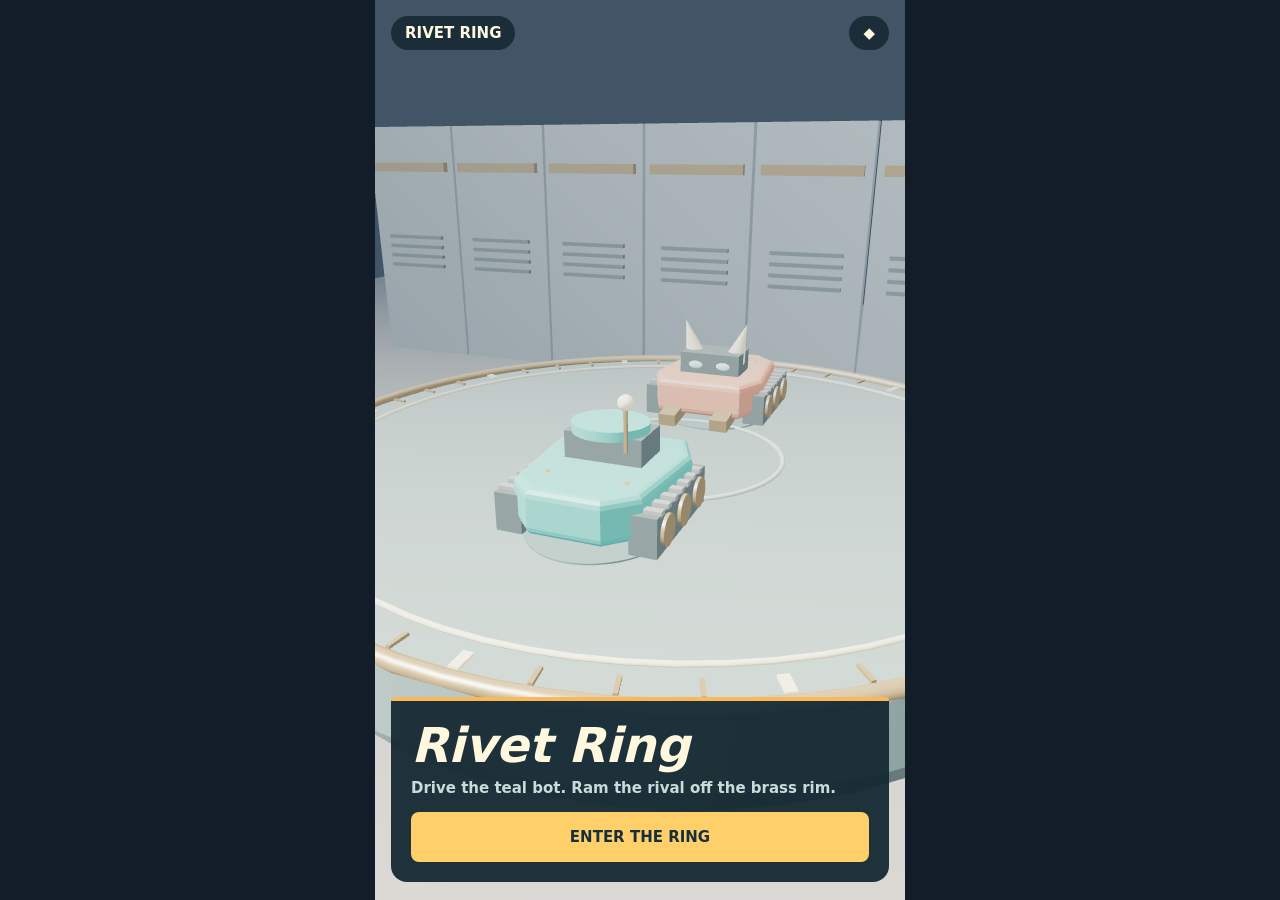
==== commit 53633ace: "Publish RIVET RING: robot sumo game" ====
--- a/index.html
+++ b/index.html
@@ -119,7 +119,7 @@
 let mode='menu',age=0,clock=0,hold=null,dx=0,dz=-1,charge=0,aiTimer=0,locked=false,hitCD=0,dash=0,loser=null,tier=0,audio;
 function tone(f){try{audio??=new AudioContext();audio.resume().catch(()=>{});const o=audio.createOscillator(),g=audio.createGain(),t=audio.currentTime;o.type='triangle';o.frequency.setValueAtTime(f,t);o.frequency.exponentialRampToValueAtTime(f*.55,t+.14);g.gain.setValueAtTime(.12,t);g.gain.exponentialRampToValueAtTime(.001,t+.19);o.connect(g);g.connect(audio.destination);o.start();o.stop(t+.2);}catch{}}
 function reset(){Object.assign(me,{x:0,z:1.65,vx:0,vz:0,a:Math.PI});Object.assign(foe,{x:0,z:-1.65,vx:0,vz:0,a:0});for(const b of [me,foe])b.root.rotation.set(0,0,0);}
-function start(){reset();tier=profile.tier;mode='intro';age=0;aiTimer=.9;locked=false;hold=null;dx=0;dz=-1;charge=dash=hitCD=0;loser=null;$('section').hidden=true;$('footer').hidden=false;$('#badge').textContent=names[tier];$('#score').textContent='Wins '+profile.wins;$('aside').textContent='Face off';sdk.prepare();sdk.start();tone(440);}
+function start(){reset();tier=profile.tier;mode='intro';age=0;foe.shell.material.emissive.setHex(0);aiTimer=.9;locked=false;hold=null;dx=0;dz=-1;charge=dash=hitCD=0;loser=null;$('section').hidden=true;$('footer').hidden=false;$('#badge').textContent=names[tier];$('#score').textContent='Wins '+profile.wins;$('aside').textContent='Face off';sdk.prepare();sdk.start();tone(440);}
 $('button').onclick=start;
 canvas.onpointerdown=e=>{if(mode!=='fight'||hold)return;hold={id:e.pointerId,x:e.clientX,y:e.clientY};canvas.setPointerCapture(e.pointerId);charge=0;};
 canvas.onpointermove=e=>{if(hold?.id!==e.pointerId)return;const x=e.clientX-hold.x,z=e.clientY-hold.y,n=Math.hypot(x,z);if(n>5){dx=x/n;dz=z/n;}};
@@ -147,8 +147,9 @@
  if(mode==='fight')fight(dt);
  if(mode==='out'&&age>1.3){mode='result';$('section').hidden=false;$('h1').textContent=loser===foe?'Ring champion':'Back to the pit';$('p').textContent=loser===foe?'Clean push. '+profile.wins+' career wins.':'Try a side hit while the rival is charging.';$('button').textContent=loser===foe?'NEXT BOUT':'REMATCH';}
  for(const b of [me,foe]){const fall=b===loser?Math.min(age,1.3):0;b.root.position.set(b.x*(1+fall*.18),-.01-2.4*fall*fall,b.z*(1+fall*.18));b.root.rotation.set(fall*2.3,b.a,fall*.8);b.shadow.visible=!fall;}
+ me.shell.material.color.set(profile.rewards.comment?'#a95b82':profile.rewards.like?'#c6a64b':'#238d85');
  const close=mode==='menu'||mode==='intro',out=mode==='out'||mode==='result';const focus=out?loser:me;
  const cameraTarget=close?new T.Vector3(2.5,2.9,7.1):out?new T.Vector3(focus.x*.55,5.5,focus.z*.4+8):new T.Vector3(0,13,9.6);
  cam.position.lerp(cameraTarget,1-Math.exp(-dt*5));cam.lookAt(close?0:out?focus.x*.65:0,close?.36:0,close?.85:out?focus.z*.6:0);R.render(S,cam);}
-let prev=performance.now();reset();cam.position.set(2.5,2.9,7.1);function resize(){R.setSize(canvas.clientWidth,canvas.clientHeight,false);cam.aspect=canvas.clientWidth/canvas.clientHeight;cam.updateProjectionMatrix();}resize();addEventListener('resize',resize);addEventListener('pagehide',()=>{sdk.stop();persist();});requestAnimationFrame(frame);
+let prev=performance.now();reset();cam.position.set(2.5,2.9,7.1);function resize(){R.setSize(canvas.clientWidth,canvas.clientHeight,false);cam.aspect=canvas.clientWidth/canvas.clientHeight;cam.fov=Math.max(39,2*Math.atan(4.85/(14.5*cam.aspect))*180/Math.PI);cam.updateProjectionMatrix();}resize();addEventListener('resize',resize);addEventListener('pagehide',()=>{sdk.stop();persist();});requestAnimationFrame(frame);
 })();</script></html>
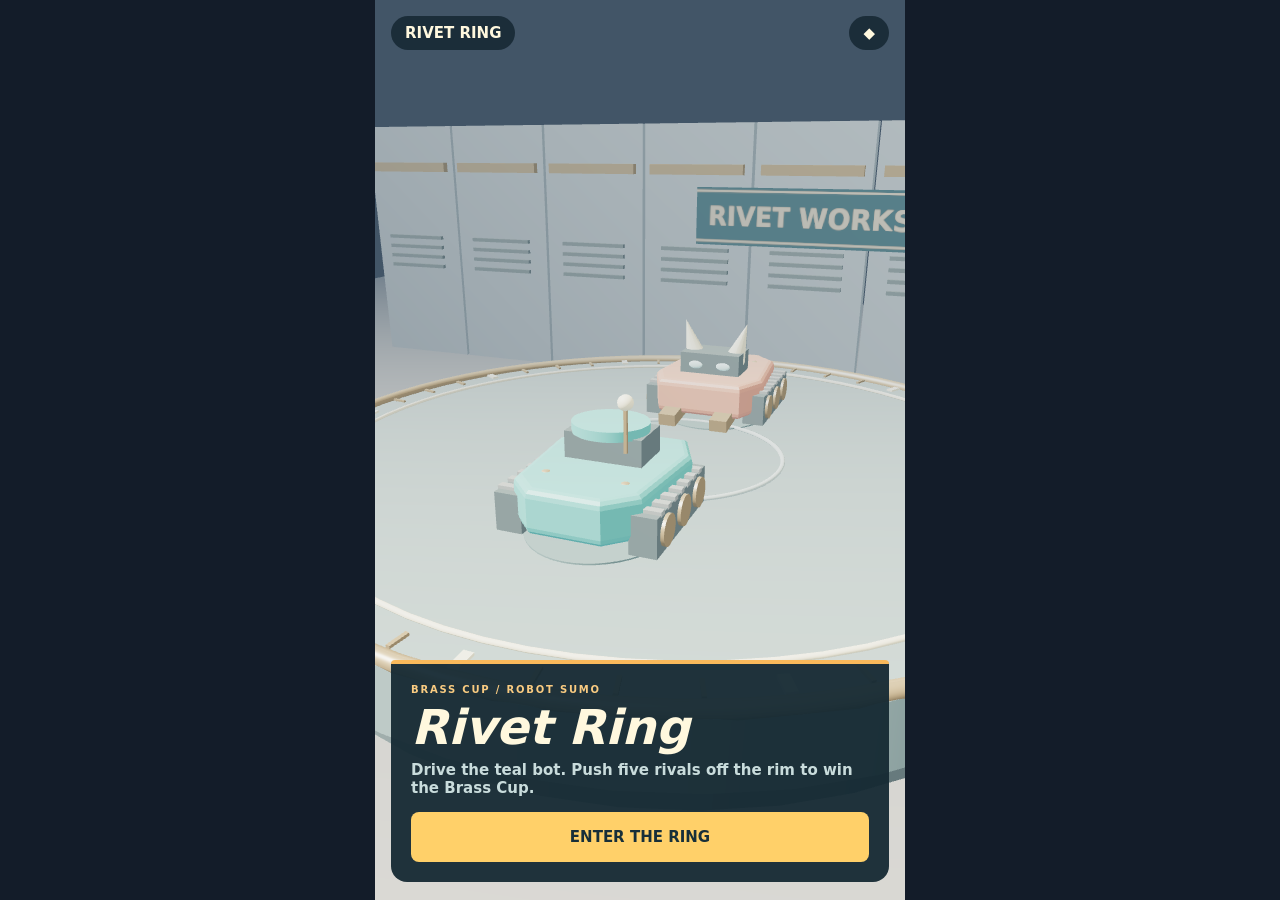
==== commit dab7afc5: "Add Brass Cup rival tactics, targeting signals and impact feedback" ====
--- a/index.html
+++ b/index.html
@@ -1,10 +1,10 @@
-<!doctype html><html lang="en"><meta charset="utf-8"><meta name="viewport" content="width=device-width, initial-scale=1,viewport-fit=cover"><title>Rivet Ring</title><style>*{box-sizing:border-box}body{margin:0;background:#131c29;font:700 15px system-ui;color:#fff8de}main{width:min(100%,530px,75dvh);height:100dvh;margin:auto;position:relative;overflow:hidden;background:#304451}canvas{display:block;width:100%;height:100%;touch-action:none}header,aside,section,footer{position:absolute;left:16px;right:16px}header{top:max(16px,env(safe-area-inset-top));display:flex;justify-content:space-between;pointer-events:none}b{background:#162833de;padding:8px 14px;border-radius:20px}aside{top:19%;text-align:center;font:italic 900 26px system-ui;text-shadow:0 2px 7px #183442;pointer-events:none}section{bottom:max(18px,env(safe-area-inset-bottom));background:#162a33f2;border-top:4px solid #f9b95b;padding:20px;border-radius:4px 4px 16px 16px}h1{margin:0;font:italic 900 clamp(32px,8vw,48px)/1 system-ui}p{color:#c9dcdc;margin:.65em 0 1em}button{width:100%;border:0;border-radius:8px;min-height:50px;font:900 15px system-ui;background:#ffd069;color:#172f39}footer{bottom:4%;text-align:center;pointer-events:none;text-shadow:0 2px 5px black}[hidden]{display:none!important}</style><main><canvas aria-label="Robot sumo arena"></canvas><header><b id="badge">RIVET RING</b><b id="score">◆</b></header><aside aria-live="polite"></aside><footer hidden>DRAG TO DRIVE · RELEASE TO RAM</footer><section><h1>Rivet Ring</h1><p>Drive the teal bot. Ram the rival off the brass rim.</p><button>ENTER THE RING</button></section></main><script>/**
+<!doctype html><html lang="en"><meta charset="utf-8"><meta name="viewport" content="width=device-width, initial-scale=1,viewport-fit=cover"><title>Rivet Ring</title><style>*{box-sizing:border-box}body{margin:0;background:#131c29;font:700 15px system-ui;color:#fff8de}main{width:min(100%,530px,75dvh);height:100dvh;margin:auto;position:relative;overflow:hidden;background:#304451}canvas{display:block;width:100%;height:100%;touch-action:none}header,aside,section,footer{position:absolute;left:16px;right:16px}header{top:max(16px,env(safe-area-inset-top));display:flex;justify-content:space-between;pointer-events:none}b{background:#162833de;padding:8px 14px;border-radius:20px}aside{top:19%;text-align:center;font:italic 900 26px system-ui;text-shadow:0 2px 7px #183442;pointer-events:none}section{bottom:max(18px,env(safe-area-inset-bottom));background:#162a33f2;border-top:4px solid #f9b95b;padding:20px;border-radius:4px 4px 16px 16px}h1{margin:0;font:italic 900 clamp(32px,8vw,48px)/1 system-ui}p{color:#c9dcdc;margin:.65em 0 1em}button{width:100%;border:0;border-radius:8px;min-height:50px;font:900 15px system-ui;background:#ffd069;color:#172f39}footer{bottom:4%;text-align:center;pointer-events:none;text-shadow:0 2px 5px black}[hidden]{display:none!important}small{display:block;color:#f9cb81;font-size:10px;letter-spacing:.18em;margin-bottom:8px}footer{font-size:12px;letter-spacing:.07em}</style><main><canvas aria-label="Robot sumo arena"></canvas><header><b id="badge">RIVET RING</b><b id="score">◆</b></header><aside aria-live="polite"></aside><footer hidden>DRAG TO DRIVE · RELEASE TO RAM</footer><section><small>BRASS CUP / ROBOT SUMO</small><h1>Rivet Ring</h1><p>Drive the teal bot. Push five rivals off the rim to win the Brass Cup.</p><button>ENTER THE RING</button></section></main><script>/**
  * @license
  * Copyright 2010-2022 Three.js Authors
  * SPDX-License-Identifier: MIT
  */
 !function(t,e){"object"==typeof exports&&"undefined"!=typeof module?e(exports):"function"==typeof define&&define.amd?define(["exports"],e):e((t="undefined"!=typeof globalThis?globalThis:t||self).THREE={})}(this,(function(t){"use strict";const e="147",i=100,n=300,r=301,s=302,a=303,o=304,l=306,c=1e3,h=1001,u=1002,d=1003,p=1004,m=1005,f=1006,g=1007,v=1008,x=1009,_=1012,y=1014,M=1015,b=1016,S=1020,w=1023,T=1026,A=1027,E=33776,C=33777,L=33778,R=33779,P=35840,I=35841,D=35842,N=35843,O=37492,z=37496,U=37808,B=37809,F=37810,k=37811,G=37812,V=37813,H=37814,W=37815,j=37816,q=37817,X=37818,Y=37819,Z=37820,J=37821,K=36492,$=2300,Q=2301,tt=2302,et=2400,it=2401,nt=2402,rt=2500,st=2501,at=3e3,ot=3001,lt="srgb",ct="srgb-linear",ht=7680,ut=35044,dt="300 es",pt=1035;class mt{addEventListener(t,e){void 0===this._listeners&&(this._listeners={});const i=this._listeners;void 0===i[t]&&(i[t]=[]),-1===i[t].indexOf(e)&&i[t].push(e)}hasEventListener(t,e){if(void 0===this._listeners)return!1;const i=this._listeners;return void 0!==i[t]&&-1!==i[t].indexOf(e)}removeEventListener(t,e){if(void 0===this._listeners)return;const i=this._listeners[t];if(void 0!==i){const t=i.indexOf(e);-1!==t&&i.splice(t,1)}}dispatchEvent(t){if(void 0===this._listeners)return;const e=this._listeners[t.type];if(void 0!==e){t.target=this;const i=e.slice(0);for(let e=0,n=i.length;e<n;e++)i[e].call(this,t);t.target=null}}}const ft=["00","01","02","03","04","05","06","07","08","09","0a","0b","0c","0d","0e","0f","10","11","12","13","14","15","16","17","18","19","1a","1b","1c","1d","1e","1f","20","21","22","23","24","25","26","27","28","29","2a","2b","2c","2d","2e","2f","30","31","32","33","34","35","36","37","38","39","3a","3b","3c","3d","3e","3f","40","41","42","43","44","45","46","47","48","49","4a","4b","4c","4d","4e","4f","50","51","52","53","54","55","56","57","58","59","5a","5b","5c","5d","5e","5f","60","61","62","63","64","65","66","67","68","69","6a","6b","6c","6d","6e","6f","70","71","72","73","74","75","76","77","78","79","7a","7b","7c","7d","7e","7f","80","81","82","83","84","85","86","87","88","89","8a","8b","8c","8d","8e","8f","90","91","92","93","94","95","96","97","98","99","9a","9b","9c","9d","9e","9f","a0","a1","a2","a3","a4","a5","a6","a7","a8","a9","aa","ab","ac","ad","ae","af","b0","b1","b2","b3","b4","b5","b6","b7","b8","b9","ba","bb","bc","bd","be","bf","c0","c1","c2","c3","c4","c5","c6","c7","c8","c9","ca","cb","cc","cd","ce","cf","d0","d1","d2","d3","d4","d5","d6","d7","d8","d9","da","db","dc","dd","de","df","e0","e1","e2","e3","e4","e5","e6","e7","e8","e9","ea","eb","ec","ed","ee","ef","f0","f1","f2","f3","f4","f5","f6","f7","f8","f9","fa","fb","fc","fd","fe","ff"];let gt=1234567;const vt=Math.PI/180,xt=180/Math.PI;function _t(){const t=4294967295*Math.random()|0,e=4294967295*Math.random()|0,i=4294967295*Math.random()|0,n=4294967295*Math.random()|0;return(ft[255&t]+ft[t>>8&255]+ft[t>>16&255]+ft[t>>24&255]+"-"+ft[255&e]+ft[e>>8&255]+"-"+ft[e>>16&15|64]+ft[e>>24&255]+"-"+ft[63&i|128]+ft[i>>8&255]+"-"+ft[i>>16&255]+ft[i>>24&255]+ft[255&n]+ft[n>>8&255]+ft[n>>16&255]+ft[n>>24&255]).toLowerCase()}function yt(t,e,i){return Math.max(e,Math.min(i,t))}function Mt(t,e){return(t%e+e)%e}function bt(t,e,i){return(1-i)*t+i*e}function St(t){return 0==(t&t-1)&&0!==t}function wt(t){return Math.pow(2,Math.ceil(Math.log(t)/Math.LN2))}function Tt(t){return Math.pow(2,Math.floor(Math.log(t)/Math.LN2))}function At(t,e){switch(e.constructor){case Float32Array:return t;case Uint16Array:return t/65535;case Uint8Array:return t/255;case Int16Array:return Math.max(t/32767,-1);case Int8Array:return Math.max(t/127,-1);default:throw new Error("Invalid component type.")}}function Et(t,e){switch(e.constructor){case Float32Array:return t;case Uint16Array:return Math.round(65535*t);case Uint8Array:return Math.round(255*t);case Int16Array:return Math.round(32767*t);case Int8Array:return Math.round(127*t);default:throw new Error("Invalid component type.")}}var Ct=Object.freeze({__proto__:null,DEG2RAD:vt,RAD2DEG:xt,generateUUID:_t,clamp:yt,euclideanModulo:Mt,mapLinear:function(t,e,i,n,r){return n+(t-e)*(r-n)/(i-e)},inverseLerp:function(t,e,i){return t!==e?(i-t)/(e-t):0},lerp:bt,damp:function(t,e,i,n){return bt(t,e,1-Math.exp(-i*n))},pingpong:function(t,e=1){return e-Math.abs(Mt(t,2*e)-e)},smoothstep:function(t,e,i){return t<=e?0:t>=i?1:(t=(t-e)/(i-e))*t*(3-2*t)},smootherstep:function(t,e,i){return t<=e?0:t>=i?1:(t=(t-e)/(i-e))*t*t*(t*(6*t-15)+10)},randInt:function(t,e){return t+Math.floor(Math.random()*(e-t+1))},randFloat:function(t,e){return t+Math.random()*(e-t)},randFloatSpread:function(t){return t*(.5-Math.random())},seededRandom:function(t){void 0!==t&&(gt=t);let e=gt+=1831565813;return e=Math.imul(e^e>>>15,1|e),e^=e+Math.imul(e^e>>>7,61|e),((e^e>>>14)>>>0)/4294967296},degToRad:function(t){return t*vt},radToDeg:function(t){return t*xt},isPowerOfTwo:St,ceilPowerOfTwo:wt,floorPowerOfTwo:Tt,setQuaternionFromProperEuler:function(t,e,i,n,r){const s=Math.cos,a=Math.sin,o=s(i/2),l=a(i/2),c=s((e+n)/2),h=a((e+n)/2),u=s((e-n)/2),d=a((e-n)/2),p=s((n-e)/2),m=a((n-e)/2);switch(r){case"XYX":t.set(o*h,l*u,l*d,o*c);break;case"YZY":t.set(l*d,o*h,l*u,o*c);break;case"ZXZ":t.set(l*u,l*d,o*h,o*c);break;case"XZX":t.set(o*h,l*m,l*p,o*c);break;case"YXY":t.set(l*p,o*h,l*m,o*c);break;case"ZYZ":t.set(l*m,l*p,o*h,o*c);break;default:console.warn("THREE.MathUtils: .setQuaternionFromProperEuler() encountered an unknown order: "+r)}},normalize:Et,denormalize:At});class Lt{constructor(t=0,e=0){Lt.prototype.isVector2=!0,this.x=t,this.y=e}get width(){return this.x}set width(t){this.x=t}get height(){return this.y}set height(t){this.y=t}set(t,e){return this.x=t,this.y=e,this}setScalar(t){return this.x=t,this.y=t,this}setX(t){return this.x=t,this}setY(t){return this.y=t,this}setComponent(t,e){switch(t){case 0:this.x=e;break;case 1:this.y=e;break;default:throw new Error("index is out of range: "+t)}return this}getComponent(t){switch(t){case 0:return this.x;case 1:return this.y;default:throw new Error("index is out of range: "+t)}}clone(){return new this.constructor(this.x,this.y)}copy(t){return this.x=t.x,this.y=t.y,this}add(t){return this.x+=t.x,this.y+=t.y,this}addScalar(t){return this.x+=t,this.y+=t,this}addVectors(t,e){return this.x=t.x+e.x,this.y=t.y+e.y,this}addScaledVector(t,e){return this.x+=t.x*e,this.y+=t.y*e,this}sub(t){return this.x-=t.x,this.y-=t.y,this}subScalar(t){return this.x-=t,this.y-=t,this}subVectors(t,e){return this.x=t.x-e.x,this.y=t.y-e.y,this}multiply(t){return this.x*=t.x,this.y*=t.y,this}multiplyScalar(t){return this.x*=t,this.y*=t,this}divide(t){return this.x/=t.x,this.y/=t.y,this}divideScalar(t){return this.multiplyScalar(1/t)}applyMatrix3(t){const e=this.x,i=this.y,n=t.elements;return this.x=n[0]*e+n[3]*i+n[6],this.y=n[1]*e+n[4]*i+n[7],this}min(t){return this.x=Math.min(this.x,t.x),this.y=Math.min(this.y,t.y),this}max(t){return this.x=Math.max(this.x,t.x),this.y=Math.max(this.y,t.y),this}clamp(t,e){return this.x=Math.max(t.x,Math.min(e.x,this.x)),this.y=Math.max(t.y,Math.min(e.y,this.y)),this}clampScalar(t,e){return this.x=Math.max(t,Math.min(e,this.x)),this.y=Math.max(t,Math.min(e,this.y)),this}clampLength(t,e){const i=this.length();return this.divideScalar(i||1).multiplyScalar(Math.max(t,Math.min(e,i)))}floor(){return this.x=Math.floor(this.x),this.y=Math.floor(this.y),this}ceil(){return this.x=Math.ceil(this.x),this.y=Math.ceil(this.y),this}round(){return this.x=Math.round(this.x),this.y=Math.round(this.y),this}roundToZero(){return this.x=this.x<0?Math.ceil(this.x):Math.floor(this.x),this.y=this.y<0?Math.ceil(this.y):Math.floor(this.y),this}negate(){return this.x=-this.x,this.y=-this.y,this}dot(t){return this.x*t.x+this.y*t.y}cross(t){return this.x*t.y-this.y*t.x}lengthSq(){return this.x*this.x+this.y*this.y}length(){return Math.sqrt(this.x*this.x+this.y*this.y)}manhattanLength(){return Math.abs(this.x)+Math.abs(this.y)}normalize(){return this.divideScalar(this.length()||1)}angle(){return Math.atan2(-this.y,-this.x)+Math.PI}distanceTo(t){return Math.sqrt(this.distanceToSquared(t))}distanceToSquared(t){const e=this.x-t.x,i=this.y-t.y;return e*e+i*i}manhattanDistanceTo(t){return Math.abs(this.x-t.x)+Math.abs(this.y-t.y)}setLength(t){return this.normalize().multiplyScalar(t)}lerp(t,e){return this.x+=(t.x-this.x)*e,this.y+=(t.y-this.y)*e,this}lerpVectors(t,e,i){return this.x=t.x+(e.x-t.x)*i,this.y=t.y+(e.y-t.y)*i,this}equals(t){return t.x===this.x&&t.y===this.y}fromArray(t,e=0){return this.x=t[e],this.y=t[e+1],this}toArray(t=[],e=0){return t[e]=this.x,t[e+1]=this.y,t}fromBufferAttribute(t,e){return this.x=t.getX(e),this.y=t.getY(e),this}rotateAround(t,e){const i=Math.cos(e),n=Math.sin(e),r=this.x-t.x,s=this.y-t.y;return this.x=r*i-s*n+t.x,this.y=r*n+s*i+t.y,this}random(){return this.x=Math.random(),this.y=Math.random(),this}*[Symbol.iterator](){yield this.x,yield this.y}}class Rt{constructor(){Rt.prototype.isMatrix3=!0,this.elements=[1,0,0,0,1,0,0,0,1]}set(t,e,i,n,r,s,a,o,l){const c=this.elements;return c[0]=t,c[1]=n,c[2]=a,c[3]=e,c[4]=r,c[5]=o,c[6]=i,c[7]=s,c[8]=l,this}identity(){return this.set(1,0,0,0,1,0,0,0,1),this}copy(t){const e=this.elements,i=t.elements;return e[0]=i[0],e[1]=i[1],e[2]=i[2],e[3]=i[3],e[4]=i[4],e[5]=i[5],e[6]=i[6],e[7]=i[7],e[8]=i[8],this}extractBasis(t,e,i){return t.setFromMatrix3Column(this,0),e.setFromMatrix3Column(this,1),i.setFromMatrix3Column(this,2),this}setFromMatrix4(t){const e=t.elements;return this.set(e[0],e[4],e[8],e[1],e[5],e[9],e[2],e[6],e[10]),this}multiply(t){return this.multiplyMatrices(this,t)}premultiply(t){return this.multiplyMatrices(t,this)}multiplyMatrices(t,e){const i=t.elements,n=e.elements,r=this.elements,s=i[0],a=i[3],o=i[6],l=i[1],c=i[4],h=i[7],u=i[2],d=i[5],p=i[8],m=n[0],f=n[3],g=n[6],v=n[1],x=n[4],_=n[7],y=n[2],M=n[5],b=n[8];return r[0]=s*m+a*v+o*y,r[3]=s*f+a*x+o*M,r[6]=s*g+a*_+o*b,r[1]=l*m+c*v+h*y,r[4]=l*f+c*x+h*M,r[7]=l*g+c*_+h*b,r[2]=u*m+d*v+p*y,r[5]=u*f+d*x+p*M,r[8]=u*g+d*_+p*b,this}multiplyScalar(t){const e=this.elements;return e[0]*=t,e[3]*=t,e[6]*=t,e[1]*=t,e[4]*=t,e[7]*=t,e[2]*=t,e[5]*=t,e[8]*=t,this}determinant(){const t=this.elements,e=t[0],i=t[1],n=t[2],r=t[3],s=t[4],a=t[5],o=t[6],l=t[7],c=t[8];return e*s*c-e*a*l-i*r*c+i*a*o+n*r*l-n*s*o}invert(){const t=this.elements,e=t[0],i=t[1],n=t[2],r=t[3],s=t[4],a=t[5],o=t[6],l=t[7],c=t[8],h=c*s-a*l,u=a*o-c*r,d=l*r-s*o,p=e*h+i*u+n*d;if(0===p)return this.set(0,0,0,0,0,0,0,0,0);const m=1/p;return t[0]=h*m,t[1]=(n*l-c*i)*m,t[2]=(a*i-n*s)*m,t[3]=u*m,t[4]=(c*e-n*o)*m,t[5]=(n*r-a*e)*m,t[6]=d*m,t[7]=(i*o-l*e)*m,t[8]=(s*e-i*r)*m,this}transpose(){let t;const e=this.elements;return t=e[1],e[1]=e[3],e[3]=t,t=e[2],e[2]=e[6],e[6]=t,t=e[5],e[5]=e[7],e[7]=t,this}getNormalMatrix(t){return this.setFromMatrix4(t).invert().transpose()}transposeIntoArray(t){const e=this.elements;return t[0]=e[0],t[1]=e[3],t[2]=e[6],t[3]=e[1],t[4]=e[4],t[5]=e[7],t[6]=e[2],t[7]=e[5],t[8]=e[8],this}setUvTransform(t,e,i,n,r,s,a){const o=Math.cos(r),l=Math.sin(r);return this.set(i*o,i*l,-i*(o*s+l*a)+s+t,-n*l,n*o,-n*(-l*s+o*a)+a+e,0,0,1),this}scale(t,e){return this.premultiply(Pt.makeScale(t,e)),this}rotate(t){return this.premultiply(Pt.makeRotation(-t)),this}translate(t,e){return this.premultiply(Pt.makeTranslation(t,e)),this}makeTranslation(t,e){return this.set(1,0,t,0,1,e,0,0,1),this}makeRotation(t){const e=Math.cos(t),i=Math.sin(t);return this.set(e,-i,0,i,e,0,0,0,1),this}makeScale(t,e){return this.set(t,0,0,0,e,0,0,0,1),this}equals(t){const e=this.elements,i=t.elements;for(let t=0;t<9;t++)if(e[t]!==i[t])return!1;return!0}fromArray(t,e=0){for(let i=0;i<9;i++)this.elements[i]=t[i+e];return this}toArray(t=[],e=0){const i=this.elements;return t[e]=i[0],t[e+1]=i[1],t[e+2]=i[2],t[e+3]=i[3],t[e+4]=i[4],t[e+5]=i[5],t[e+6]=i[6],t[e+7]=i[7],t[e+8]=i[8],t}clone(){return(new this.constructor).fromArray(this.elements)}}const Pt=new Rt;function It(t){for(let e=t.length-1;e>=0;--e)if(t[e]>=65535)return!0;return!1}const Dt={Int8Array:Int8Array,Uint8Array:Uint8Array,Uint8ClampedArray:Uint8ClampedArray,Int16Array:Int16Array,Uint16Array:Uint16Array,Int32Array:Int32Array,Uint32Array:Uint32Array,Float32Array:Float32Array,Float64Array:Float64Array};function Nt(t,e){return new Dt[t](e)}function Ot(t){return document.createElementNS("http://www.w3.org/1999/xhtml",t)}function zt(t){return t<.04045?.0773993808*t:Math.pow(.9478672986*t+.0521327014,2.4)}function Ut(t){return t<.0031308?12.92*t:1.055*Math.pow(t,.41666)-.055}const Bt={[lt]:{[ct]:zt},[ct]:{[lt]:Ut}},Ft={legacyMode:!0,get workingColorSpace(){return ct},set workingColorSpace(t){console.warn("THREE.ColorManagement: .workingColorSpace is readonly.")},convert:function(t,e,i){if(this.legacyMode||e===i||!e||!i)return t;if(Bt[e]&&void 0!==Bt[e][i]){const n=Bt[e][i];return t.r=n(t.r),t.g=n(t.g),t.b=n(t.b),t}throw new Error("Unsupported color space conversion.")},fromWorkingColorSpace:function(t,e){return this.convert(t,this.workingColorSpace,e)},toWorkingColorSpace:function(t,e){return this.convert(t,e,this.workingColorSpace)}},kt={aliceblue:15792383,antiquewhite:16444375,aqua:65535,aquamarine:8388564,azure:15794175,beige:16119260,bisque:16770244,black:0,blanchedalmond:16772045,blue:255,blueviolet:9055202,brown:10824234,burlywood:14596231,cadetblue:6266528,chartreuse:8388352,chocolate:13789470,coral:16744272,cornflowerblue:6591981,cornsilk:16775388,crimson:14423100,cyan:65535,darkblue:139,darkcyan:35723,darkgoldenrod:12092939,darkgray:11119017,darkgreen:25600,darkgrey:11119017,darkkhaki:12433259,darkmagenta:9109643,darkolivegreen:5597999,darkorange:16747520,darkorchid:10040012,darkred:9109504,darksalmon:15308410,darkseagreen:9419919,darkslateblue:4734347,darkslategray:3100495,darkslategrey:3100495,darkturquoise:52945,darkviolet:9699539,deeppink:16716947,deepskyblue:49151,dimgray:6908265,dimgrey:6908265,dodgerblue:2003199,firebrick:11674146,floralwhite:16775920,forestgreen:2263842,fuchsia:16711935,gainsboro:14474460,ghostwhite:16316671,gold:16766720,goldenrod:14329120,gray:8421504,green:32768,greenyellow:11403055,grey:8421504,honeydew:15794160,hotpink:16738740,indianred:13458524,indigo:4915330,ivory:16777200,khaki:15787660,lavender:15132410,lavenderblush:16773365,lawngreen:8190976,lemonchiffon:16775885,lightblue:11393254,lightcoral:15761536,lightcyan:14745599,lightgoldenrodyellow:16448210,lightgray:13882323,lightgreen:9498256,lightgrey:13882323,lightpink:16758465,lightsalmon:16752762,lightseagreen:2142890,lightskyblue:8900346,lightslategray:7833753,lightslategrey:7833753,lightsteelblue:11584734,lightyellow:16777184,lime:65280,limegreen:3329330,linen:16445670,magenta:16711935,maroon:8388608,mediumaquamarine:6737322,mediumblue:205,mediumorchid:12211667,mediumpurple:9662683,mediumseagreen:3978097,mediumslateblue:8087790,mediumspringgreen:64154,mediumturquoise:4772300,mediumvioletred:13047173,midnightblue:1644912,mintcream:16121850,mistyrose:16770273,moccasin:16770229,navajowhite:16768685,navy:128,oldlace:16643558,olive:8421376,olivedrab:7048739,orange:16753920,orangered:16729344,orchid:14315734,palegoldenrod:15657130,palegreen:10025880,paleturquoise:11529966,palevioletred:14381203,papayawhip:16773077,peachpuff:16767673,peru:13468991,pink:16761035,plum:14524637,powderblue:11591910,purple:8388736,rebeccapurple:6697881,red:16711680,rosybrown:12357519,royalblue:4286945,saddlebrown:9127187,salmon:16416882,sandybrown:16032864,seagreen:3050327,seashell:16774638,sienna:10506797,silver:12632256,skyblue:8900331,slateblue:6970061,slategray:7372944,slategrey:7372944,snow:16775930,springgreen:65407,steelblue:4620980,tan:13808780,teal:32896,thistle:14204888,tomato:16737095,turquoise:4251856,violet:15631086,wheat:16113331,white:16777215,whitesmoke:16119285,yellow:16776960,yellowgreen:10145074},Gt={r:0,g:0,b:0},Vt={h:0,s:0,l:0},Ht={h:0,s:0,l:0};function Wt(t,e,i){return i<0&&(i+=1),i>1&&(i-=1),i<1/6?t+6*(e-t)*i:i<.5?e:i<2/3?t+6*(e-t)*(2/3-i):t}function jt(t,e){return e.r=t.r,e.g=t.g,e.b=t.b,e}class qt{constructor(t,e,i){return this.isColor=!0,this.r=1,this.g=1,this.b=1,void 0===e&&void 0===i?this.set(t):this.setRGB(t,e,i)}set(t){return t&&t.isColor?this.copy(t):"number"==typeof t?this.setHex(t):"string"==typeof t&&this.setStyle(t),this}setScalar(t){return this.r=t,this.g=t,this.b=t,this}setHex(t,e="srgb"){return t=Math.floor(t),this.r=(t>>16&255)/255,this.g=(t>>8&255)/255,this.b=(255&t)/255,Ft.toWorkingColorSpace(this,e),this}setRGB(t,e,i,n=Ft.workingColorSpace){return this.r=t,this.g=e,this.b=i,Ft.toWorkingColorSpace(this,n),this}setHSL(t,e,i,n=Ft.workingColorSpace){if(t=Mt(t,1),e=yt(e,0,1),i=yt(i,0,1),0===e)this.r=this.g=this.b=i;else{const n=i<=.5?i*(1+e):i+e-i*e,r=2*i-n;this.r=Wt(r,n,t+1/3),this.g=Wt(r,n,t),this.b=Wt(r,n,t-1/3)}return Ft.toWorkingColorSpace(this,n),this}setStyle(t,e="srgb"){function i(e){void 0!==e&&parseFloat(e)<1&&console.warn("THREE.Color: Alpha component of "+t+" will be ignored.")}let n;if(n=/^((?:rgb|hsl)a?)\(([^\)]*)\)/.exec(t)){let t;const r=n[1],s=n[2];switch(r){case"rgb":case"rgba":if(t=/^\s*(\d+)\s*,\s*(\d+)\s*,\s*(\d+)\s*(?:,\s*(\d*\.?\d+)\s*)?$/.exec(s))return this.r=Math.min(255,parseInt(t[1],10))/255,this.g=Math.min(255,parseInt(t[2],10))/255,this.b=Math.min(255,parseInt(t[3],10))/255,Ft.toWorkingColorSpace(this,e),i(t[4]),this;if(t=/^\s*(\d+)\%\s*,\s*(\d+)\%\s*,\s*(\d+)\%\s*(?:,\s*(\d*\.?\d+)\s*)?$/.exec(s))return this.r=Math.min(100,parseInt(t[1],10))/100,this.g=Math.min(100,parseInt(t[2],10))/100,this.b=Math.min(100,parseInt(t[3],10))/100,Ft.toWorkingColorSpace(this,e),i(t[4]),this;break;case"hsl":case"hsla":if(t=/^\s*(\d*\.?\d+)\s*,\s*(\d*\.?\d+)\%\s*,\s*(\d*\.?\d+)\%\s*(?:,\s*(\d*\.?\d+)\s*)?$/.exec(s)){const n=parseFloat(t[1])/360,r=parseFloat(t[2])/100,s=parseFloat(t[3])/100;return i(t[4]),this.setHSL(n,r,s,e)}}}else if(n=/^\#([A-Fa-f\d]+)$/.exec(t)){const t=n[1],i=t.length;if(3===i)return this.r=parseInt(t.charAt(0)+t.charAt(0),16)/255,this.g=parseInt(t.charAt(1)+t.charAt(1),16)/255,this.b=parseInt(t.charAt(2)+t.charAt(2),16)/255,Ft.toWorkingColorSpace(this,e),this;if(6===i)return this.r=parseInt(t.charAt(0)+t.charAt(1),16)/255,this.g=parseInt(t.charAt(2)+t.charAt(3),16)/255,this.b=parseInt(t.charAt(4)+t.charAt(5),16)/255,Ft.toWorkingColorSpace(this,e),this}return t&&t.length>0?this.setColorName(t,e):this}setColorName(t,e="srgb"){const i=kt[t.toLowerCase()];return void 0!==i?this.setHex(i,e):console.warn("THREE.Color: Unknown color "+t),this}clone(){return new this.constructor(this.r,this.g,this.b)}copy(t){return this.r=t.r,this.g=t.g,this.b=t.b,this}copySRGBToLinear(t){return this.r=zt(t.r),this.g=zt(t.g),this.b=zt(t.b),this}copyLinearToSRGB(t){return this.r=Ut(t.r),this.g=Ut(t.g),this.b=Ut(t.b),this}convertSRGBToLinear(){return this.copySRGBToLinear(this),this}convertLinearToSRGB(){return this.copyLinearToSRGB(this),this}getHex(t="srgb"){return Ft.fromWorkingColorSpace(jt(this,Gt),t),yt(255*Gt.r,0,255)<<16^yt(255*Gt.g,0,255)<<8^yt(255*Gt.b,0,255)<<0}getHexString(t="srgb"){return("000000"+this.getHex(t).toString(16)).slice(-6)}getHSL(t,e=Ft.workingColorSpace){Ft.fromWorkingColorSpace(jt(this,Gt),e);const i=Gt.r,n=Gt.g,r=Gt.b,s=Math.max(i,n,r),a=Math.min(i,n,r);let o,l;const c=(a+s)/2;if(a===s)o=0,l=0;else{const t=s-a;switch(l=c<=.5?t/(s+a):t/(2-s-a),s){case i:o=(n-r)/t+(n<r?6:0);break;case n:o=(r-i)/t+2;break;case r:o=(i-n)/t+4}o/=6}return t.h=o,t.s=l,t.l=c,t}getRGB(t,e=Ft.workingColorSpace){return Ft.fromWorkingColorSpace(jt(this,Gt),e),t.r=Gt.r,t.g=Gt.g,t.b=Gt.b,t}getStyle(t="srgb"){return Ft.fromWorkingColorSpace(jt(this,Gt),t),t!==lt?`color(${t} ${Gt.r} ${Gt.g} ${Gt.b})`:`rgb(${255*Gt.r|0},${255*Gt.g|0},${255*Gt.b|0})`}offsetHSL(t,e,i){return this.getHSL(Vt),Vt.h+=t,Vt.s+=e,Vt.l+=i,this.setHSL(Vt.h,Vt.s,Vt.l),this}add(t){return this.r+=t.r,this.g+=t.g,this.b+=t.b,this}addColors(t,e){return this.r=t.r+e.r,this.g=t.g+e.g,this.b=t.b+e.b,this}addScalar(t){return this.r+=t,this.g+=t,this.b+=t,this}sub(t){return this.r=Math.max(0,this.r-t.r),this.g=Math.max(0,this.g-t.g),this.b=Math.max(0,this.b-t.b),this}multiply(t){return this.r*=t.r,this.g*=t.g,this.b*=t.b,this}multiplyScalar(t){return this.r*=t,this.g*=t,this.b*=t,this}lerp(t,e){return this.r+=(t.r-this.r)*e,this.g+=(t.g-this.g)*e,this.b+=(t.b-this.b)*e,this}lerpColors(t,e,i){return this.r=t.r+(e.r-t.r)*i,this.g=t.g+(e.g-t.g)*i,this.b=t.b+(e.b-t.b)*i,this}lerpHSL(t,e){this.getHSL(Vt),t.getHSL(Ht);const i=bt(Vt.h,Ht.h,e),n=bt(Vt.s,Ht.s,e),r=bt(Vt.l,Ht.l,e);return this.setHSL(i,n,r),this}equals(t){return t.r===this.r&&t.g===this.g&&t.b===this.b}fromArray(t,e=0){return this.r=t[e],this.g=t[e+1],this.b=t[e+2],this}toArray(t=[],e=0){return t[e]=this.r,t[e+1]=this.g,t[e+2]=this.b,t}fromBufferAttribute(t,e){return this.r=t.getX(e),this.g=t.getY(e),this.b=t.getZ(e),this}toJSON(){return this.getHex()}*[Symbol.iterator](){yield this.r,yield this.g,yield this.b}}let Xt;qt.NAMES=kt;class Yt{static getDataURL(t){if(/^data:/i.test(t.src))return t.src;if("undefined"==typeof HTMLCanvasElement)return t.src;let e;if(t instanceof HTMLCanvasElement)e=t;else{void 0===Xt&&(Xt=Ot("canvas")),Xt.width=t.width,Xt.height=t.height;const i=Xt.getContext("2d");t instanceof ImageData?i.putImageData(t,0,0):i.drawImage(t,0,0,t.width,t.height),e=Xt}return e.width>2048||e.height>2048?(console.warn("THREE.ImageUtils.getDataURL: Image converted to jpg for performance reasons",t),e.toDataURL("image/jpeg",.6)):e.toDataURL("image/png")}static sRGBToLinear(t){if("undefined"!=typeof HTMLImageElement&&t instanceof HTMLImageElement||"undefined"!=typeof HTMLCanvasElement&&t instanceof HTMLCanvasElement||"undefined"!=typeof ImageBitmap&&t instanceof ImageBitmap){const e=Ot("canvas");e.width=t.width,e.height=t.height;const i=e.getContext("2d");i.drawImage(t,0,0,t.width,t.height);const n=i.getImageData(0,0,t.width,t.height),r=n.data;for(let t=0;t<r.length;t++)r[t]=255*zt(r[t]/255);return i.putImageData(n,0,0),e}if(t.data){const e=t.data.slice(0);for(let t=0;t<e.length;t++)e instanceof Uint8Array||e instanceof Uint8ClampedArray?e[t]=Math.floor(255*zt(e[t]/255)):e[t]=zt(e[t]);return{data:e,width:t.width,height:t.height}}return console.warn("THREE.ImageUtils.sRGBToLinear(): Unsupported image type. No color space conversion applied."),t}}class Zt{constructor(t=null){this.isSource=!0,this.uuid=_t(),this.data=t,this.version=0}set needsUpdate(t){!0===t&&this.version++}toJSON(t){const e=void 0===t||"string"==typeof t;if(!e&&void 0!==t.images[this.uuid])return t.images[this.uuid];const i={uuid:this.uuid,url:""},n=this.data;if(null!==n){let t;if(Array.isArray(n)){t=[];for(let e=0,i=n.length;e<i;e++)n[e].isDataTexture?t.push(Jt(n[e].image)):t.push(Jt(n[e]))}else t=Jt(n);i.url=t}return e||(t.images[this.uuid]=i),i}}function Jt(t){return"undefined"!=typeof HTMLImageElement&&t instanceof HTMLImageElement||"undefined"!=typeof HTMLCanvasElement&&t instanceof HTMLCanvasElement||"undefined"!=typeof ImageBitmap&&t instanceof ImageBitmap?Yt.getDataURL(t):t.data?{data:Array.from(t.data),width:t.width,height:t.height,type:t.data.constructor.name}:(console.warn("THREE.Texture: Unable to serialize Texture."),{})}let Kt=0;class $t extends mt{constructor(t=$t.DEFAULT_IMAGE,e=$t.DEFAULT_MAPPING,i=1001,n=1001,r=1006,s=1008,a=1023,o=1009,l=$t.DEFAULT_ANISOTROPY,c=3e3){super(),this.isTexture=!0,Object.defineProperty(this,"id",{value:Kt++}),this.uuid=_t(),this.name="",this.source=new Zt(t),this.mipmaps=[],this.mapping=e,this.wrapS=i,this.wrapT=n,this.magFilter=r,this.minFilter=s,this.anisotropy=l,this.format=a,this.internalFormat=null,this.type=o,this.offset=new Lt(0,0),this.repeat=new Lt(1,1),this.center=new Lt(0,0),this.rotation=0,this.matrixAutoUpdate=!0,this.matrix=new Rt,this.generateMipmaps=!0,this.premultiplyAlpha=!1,this.flipY=!0,this.unpackAlignment=4,this.encoding=c,this.userData={},this.version=0,this.onUpdate=null,this.isRenderTargetTexture=!1,this.needsPMREMUpdate=!1}get image(){return this.source.data}set image(t){this.source.data=t}updateMatrix(){this.matrix.setUvTransform(this.offset.x,this.offset.y,this.repeat.x,this.repeat.y,this.rotation,this.center.x,this.center.y)}clone(){return(new this.constructor).copy(this)}copy(t){return this.name=t.name,this.source=t.source,this.mipmaps=t.mipmaps.slice(0),this.mapping=t.mapping,this.wrapS=t.wrapS,this.wrapT=t.wrapT,this.magFilter=t.magFilter,this.minFilter=t.minFilter,this.anisotropy=t.anisotropy,this.format=t.format,this.internalFormat=t.internalFormat,this.type=t.type,this.offset.copy(t.offset),this.repeat.copy(t.repeat),this.center.copy(t.center),this.rotation=t.rotation,this.matrixAutoUpdate=t.matrixAutoUpdate,this.matrix.copy(t.matrix),this.generateMipmaps=t.generateMipmaps,this.premultiplyAlpha=t.premultiplyAlpha,this.flipY=t.flipY,this.unpackAlignment=t.unpackAlignment,this.encoding=t.encoding,this.userData=JSON.parse(JSON.stringify(t.userData)),this.needsUpdate=!0,this}toJSON(t){const e=void 0===t||"string"==typeof t;if(!e&&void 0!==t.textures[this.uuid])return t.textures[this.uuid];const i={metadata:{version:4.5,type:"Texture",generator:"Texture.toJSON"},uuid:this.uuid,name:this.name,image:this.source.toJSON(t).uuid,mapping:this.mapping,repeat:[this.repeat.x,this.repeat.y],offset:[this.offset.x,this.offset.y],center:[this.center.x,this.center.y],rotation:this.rotation,wrap:[this.wrapS,this.wrapT],format:this.format,type:this.type,encoding:this.encoding,minFilter:this.minFilter,magFilter:this.magFilter,anisotropy:this.anisotropy,flipY:this.flipY,premultiplyAlpha:this.premultiplyAlpha,unpackAlignment:this.unpackAlignment};return"{}"!==JSON.stringify(this.userData)&&(i.userData=this.userData),e||(t.textures[this.uuid]=i),i}dispose(){this.dispatchEvent({type:"dispose"})}transformUv(t){if(this.mapping!==n)return t;if(t.applyMatrix3(this.matrix),t.x<0||t.x>1)switch(this.wrapS){case c:t.x=t.x-Math.floor(t.x);break;case h:t.x=t.x<0?0:1;break;case u:1===Math.abs(Math.floor(t.x)%2)?t.x=Math.ceil(t.x)-t.x:t.x=t.x-Math.floor(t.x)}if(t.y<0||t.y>1)switch(this.wrapT){case c:t.y=t.y-Math.floor(t.y);break;case h:t.y=t.y<0?0:1;break;case u:1===Math.abs(Math.floor(t.y)%2)?t.y=Math.ceil(t.y)-t.y:t.y=t.y-Math.floor(t.y)}return this.flipY&&(t.y=1-t.y),t}set needsUpdate(t){!0===t&&(this.version++,this.source.needsUpdate=!0)}}$t.DEFAULT_IMAGE=null,$t.DEFAULT_MAPPING=n,$t.DEFAULT_ANISOTROPY=1;class Qt{constructor(t=0,e=0,i=0,n=1){Qt.prototype.isVector4=!0,this.x=t,this.y=e,this.z=i,this.w=n}get width(){return this.z}set width(t){this.z=t}get height(){return this.w}set height(t){this.w=t}set(t,e,i,n){return this.x=t,this.y=e,this.z=i,this.w=n,this}setScalar(t){return this.x=t,this.y=t,this.z=t,this.w=t,this}setX(t){return this.x=t,this}setY(t){return this.y=t,this}setZ(t){return this.z=t,this}setW(t){return this.w=t,this}setComponent(t,e){switch(t){case 0:this.x=e;break;case 1:this.y=e;break;case 2:this.z=e;break;case 3:this.w=e;break;default:throw new Error("index is out of range: "+t)}return this}getComponent(t){switch(t){case 0:return this.x;case 1:return this.y;case 2:return this.z;case 3:return this.w;default:throw new Error("index is out of range: "+t)}}clone(){return new this.constructor(this.x,this.y,this.z,this.w)}copy(t){return this.x=t.x,this.y=t.y,this.z=t.z,this.w=void 0!==t.w?t.w:1,this}add(t){return this.x+=t.x,this.y+=t.y,this.z+=t.z,this.w+=t.w,this}addScalar(t){return this.x+=t,this.y+=t,this.z+=t,this.w+=t,this}addVectors(t,e){return this.x=t.x+e.x,this.y=t.y+e.y,this.z=t.z+e.z,this.w=t.w+e.w,this}addScaledVector(t,e){return this.x+=t.x*e,this.y+=t.y*e,this.z+=t.z*e,this.w+=t.w*e,this}sub(t){return this.x-=t.x,this.y-=t.y,this.z-=t.z,this.w-=t.w,this}subScalar(t){return this.x-=t,this.y-=t,this.z-=t,this.w-=t,this}subVectors(t,e){return this.x=t.x-e.x,this.y=t.y-e.y,this.z=t.z-e.z,this.w=t.w-e.w,this}multiply(t){return this.x*=t.x,this.y*=t.y,this.z*=t.z,this.w*=t.w,this}multiplyScalar(t){return this.x*=t,this.y*=t,this.z*=t,this.w*=t,this}applyMatrix4(t){const e=this.x,i=this.y,n=this.z,r=this.w,s=t.elements;return this.x=s[0]*e+s[4]*i+s[8]*n+s[12]*r,this.y=s[1]*e+s[5]*i+s[9]*n+s[13]*r,this.z=s[2]*e+s[6]*i+s[10]*n+s[14]*r,this.w=s[3]*e+s[7]*i+s[11]*n+s[15]*r,this}divideScalar(t){return this.multiplyScalar(1/t)}setAxisAngleFromQuaternion(t){this.w=2*Math.acos(t.w);const e=Math.sqrt(1-t.w*t.w);return e<1e-4?(this.x=1,this.y=0,this.z=0):(this.x=t.x/e,this.y=t.y/e,this.z=t.z/e),this}setAxisAngleFromRotationMatrix(t){let e,i,n,r;const s=.01,a=.1,o=t.elements,l=o[0],c=o[4],h=o[8],u=o[1],d=o[5],p=o[9],m=o[2],f=o[6],g=o[10];if(Math.abs(c-u)<s&&Math.abs(h-m)<s&&Math.abs(p-f)<s){if(Math.abs(c+u)<a&&Math.abs(h+m)<a&&Math.abs(p+f)<a&&Math.abs(l+d+g-3)<a)return this.set(1,0,0,0),this;e=Math.PI;const t=(l+1)/2,o=(d+1)/2,v=(g+1)/2,x=(c+u)/4,_=(h+m)/4,y=(p+f)/4;return t>o&&t>v?t<s?(i=0,n=.707106781,r=.707106781):(i=Math.sqrt(t),n=x/i,r=_/i):o>v?o<s?(i=.707106781,n=0,r=.707106781):(n=Math.sqrt(o),i=x/n,r=y/n):v<s?(i=.707106781,n=.707106781,r=0):(r=Math.sqrt(v),i=_/r,n=y/r),this.set(i,n,r,e),this}let v=Math.sqrt((f-p)*(f-p)+(h-m)*(h-m)+(u-c)*(u-c));return Math.abs(v)<.001&&(v=1),this.x=(f-p)/v,this.y=(h-m)/v,this.z=(u-c)/v,this.w=Math.acos((l+d+g-1)/2),this}min(t){return this.x=Math.min(this.x,t.x),this.y=Math.min(this.y,t.y),this.z=Math.min(this.z,t.z),this.w=Math.min(this.w,t.w),this}max(t){return this.x=Math.max(this.x,t.x),this.y=Math.max(this.y,t.y),this.z=Math.max(this.z,t.z),this.w=Math.max(this.w,t.w),this}clamp(t,e){return this.x=Math.max(t.x,Math.min(e.x,this.x)),this.y=Math.max(t.y,Math.min(e.y,this.y)),this.z=Math.max(t.z,Math.min(e.z,this.z)),this.w=Math.max(t.w,Math.min(e.w,this.w)),this}clampScalar(t,e){return this.x=Math.max(t,Math.min(e,this.x)),this.y=Math.max(t,Math.min(e,this.y)),this.z=Math.max(t,Math.min(e,this.z)),this.w=Math.max(t,Math.min(e,this.w)),this}clampLength(t,e){const i=this.length();return this.divideScalar(i||1).multiplyScalar(Math.max(t,Math.min(e,i)))}floor(){return this.x=Math.floor(this.x),this.y=Math.floor(this.y),this.z=Math.floor(this.z),this.w=Math.floor(this.w),this}ceil(){return this.x=Math.ceil(this.x),this.y=Math.ceil(this.y),this.z=Math.ceil(this.z),this.w=Math.ceil(this.w),this}round(){return this.x=Math.round(this.x),this.y=Math.round(this.y),this.z=Math.round(this.z),this.w=Math.round(this.w),this}roundToZero(){return this.x=this.x<0?Math.ceil(this.x):Math.floor(this.x),this.y=this.y<0?Math.ceil(this.y):Math.floor(this.y),this.z=this.z<0?Math.ceil(this.z):Math.floor(this.z),this.w=this.w<0?Math.ceil(this.w):Math.floor(this.w),this}negate(){return this.x=-this.x,this.y=-this.y,this.z=-this.z,this.w=-this.w,this}dot(t){return this.x*t.x+this.y*t.y+this.z*t.z+this.w*t.w}lengthSq(){return this.x*this.x+this.y*this.y+this.z*this.z+this.w*this.w}length(){return Math.sqrt(this.x*this.x+this.y*this.y+this.z*this.z+this.w*this.w)}manhattanLength(){return Math.abs(this.x)+Math.abs(this.y)+Math.abs(this.z)+Math.abs(this.w)}normalize(){return this.divideScalar(this.length()||1)}setLength(t){return this.normalize().multiplyScalar(t)}lerp(t,e){return this.x+=(t.x-this.x)*e,this.y+=(t.y-this.y)*e,this.z+=(t.z-this.z)*e,this.w+=(t.w-this.w)*e,this}lerpVectors(t,e,i){return this.x=t.x+(e.x-t.x)*i,this.y=t.y+(e.y-t.y)*i,this.z=t.z+(e.z-t.z)*i,this.w=t.w+(e.w-t.w)*i,this}equals(t){return t.x===this.x&&t.y===this.y&&t.z===this.z&&t.w===this.w}fromArray(t,e=0){return this.x=t[e],this.y=t[e+1],this.z=t[e+2],this.w=t[e+3],this}toArray(t=[],e=0){return t[e]=this.x,t[e+1]=this.y,t[e+2]=this.z,t[e+3]=this.w,t}fromBufferAttribute(t,e){return this.x=t.getX(e),this.y=t.getY(e),this.z=t.getZ(e),this.w=t.getW(e),this}random(){return this.x=Math.random(),this.y=Math.random(),this.z=Math.random(),this.w=Math.random(),this}*[Symbol.iterator](){yield this.x,yield this.y,yield this.z,yield this.w}}class te extends mt{constructor(t=1,e=1,i={}){super(),this.isWebGLRenderTarget=!0,this.width=t,this.height=e,this.depth=1,this.scissor=new Qt(0,0,t,e),this.scissorTest=!1,this.viewport=new Qt(0,0,t,e);const n={width:t,height:e,depth:1};this.texture=new $t(n,i.mapping,i.wrapS,i.wrapT,i.magFilter,i.minFilter,i.format,i.type,i.anisotropy,i.encoding),this.texture.isRenderTargetTexture=!0,this.texture.flipY=!1,this.texture.generateMipmaps=void 0!==i.generateMipmaps&&i.generateMipmaps,this.texture.internalFormat=void 0!==i.internalFormat?i.internalFormat:null,this.texture.minFilter=void 0!==i.minFilter?i.minFilter:f,this.depthBuffer=void 0===i.depthBuffer||i.depthBuffer,this.stencilBuffer=void 0!==i.stencilBuffer&&i.stencilBuffer,this.depthTexture=void 0!==i.depthTexture?i.depthTexture:null,this.samples=void 0!==i.samples?i.samples:0}setSize(t,e,i=1){this.width===t&&this.height===e&&this.depth===i||(this.width=t,this.height=e,this.depth=i,this.texture.image.width=t,this.texture.image.height=e,this.texture.image.depth=i,this.dispose()),this.viewport.set(0,0,t,e),this.scissor.set(0,0,t,e)}clone(){return(new this.constructor).copy(this)}copy(t){this.width=t.width,this.height=t.height,this.depth=t.depth,this.viewport.copy(t.viewport),this.texture=t.texture.clone(),this.texture.isRenderTargetTexture=!0;const e=Object.assign({},t.texture.image);return this.texture.source=new Zt(e),this.depthBuffer=t.depthBuffer,this.stencilBuffer=t.stencilBuffer,null!==t.depthTexture&&(this.depthTexture=t.depthTexture.clone()),this.samples=t.samples,this}dispose(){this.dispatchEvent({type:"dispose"})}}class ee extends $t{constructor(t=null,e=1,i=1,n=1){super(null),this.isDataArrayTexture=!0,this.image={data:t,width:e,height:i,depth:n},this.magFilter=d,this.minFilter=d,this.wrapR=h,this.generateMipmaps=!1,this.flipY=!1,this.unpackAlignment=1}}class ie extends $t{constructor(t=null,e=1,i=1,n=1){super(null),this.isData3DTexture=!0,this.image={data:t,width:e,height:i,depth:n},this.magFilter=d,this.minFilter=d,this.wrapR=h,this.generateMipmaps=!1,this.flipY=!1,this.unpackAlignment=1}}class ne{constructor(t=0,e=0,i=0,n=1){this.isQuaternion=!0,this._x=t,this._y=e,this._z=i,this._w=n}static slerpFlat(t,e,i,n,r,s,a){let o=i[n+0],l=i[n+1],c=i[n+2],h=i[n+3];const u=r[s+0],d=r[s+1],p=r[s+2],m=r[s+3];if(0===a)return t[e+0]=o,t[e+1]=l,t[e+2]=c,void(t[e+3]=h);if(1===a)return t[e+0]=u,t[e+1]=d,t[e+2]=p,void(t[e+3]=m);if(h!==m||o!==u||l!==d||c!==p){let t=1-a;const e=o*u+l*d+c*p+h*m,i=e>=0?1:-1,n=1-e*e;if(n>Number.EPSILON){const r=Math.sqrt(n),s=Math.atan2(r,e*i);t=Math.sin(t*s)/r,a=Math.sin(a*s)/r}const r=a*i;if(o=o*t+u*r,l=l*t+d*r,c=c*t+p*r,h=h*t+m*r,t===1-a){const t=1/Math.sqrt(o*o+l*l+c*c+h*h);o*=t,l*=t,c*=t,h*=t}}t[e]=o,t[e+1]=l,t[e+2]=c,t[e+3]=h}static multiplyQuaternionsFlat(t,e,i,n,r,s){const a=i[n],o=i[n+1],l=i[n+2],c=i[n+3],h=r[s],u=r[s+1],d=r[s+2],p=r[s+3];return t[e]=a*p+c*h+o*d-l*u,t[e+1]=o*p+c*u+l*h-a*d,t[e+2]=l*p+c*d+a*u-o*h,t[e+3]=c*p-a*h-o*u-l*d,t}get x(){return this._x}set x(t){this._x=t,this._onChangeCallback()}get y(){return this._y}set y(t){this._y=t,this._onChangeCallback()}get z(){return this._z}set z(t){this._z=t,this._onChangeCallback()}get w(){return this._w}set w(t){this._w=t,this._onChangeCallback()}set(t,e,i,n){return this._x=t,this._y=e,this._z=i,this._w=n,this._onChangeCallback(),this}clone(){return new this.constructor(this._x,this._y,this._z,this._w)}copy(t){return this._x=t.x,this._y=t.y,this._z=t.z,this._w=t.w,this._onChangeCallback(),this}setFromEuler(t,e){const i=t._x,n=t._y,r=t._z,s=t._order,a=Math.cos,o=Math.sin,l=a(i/2),c=a(n/2),h=a(r/2),u=o(i/2),d=o(n/2),p=o(r/2);switch(s){case"XYZ":this._x=u*c*h+l*d*p,this._y=l*d*h-u*c*p,this._z=l*c*p+u*d*h,this._w=l*c*h-u*d*p;break;case"YXZ":this._x=u*c*h+l*d*p,this._y=l*d*h-u*c*p,this._z=l*c*p-u*d*h,this._w=l*c*h+u*d*p;break;case"ZXY":this._x=u*c*h-l*d*p,this._y=l*d*h+u*c*p,this._z=l*c*p+u*d*h,this._w=l*c*h-u*d*p;break;case"ZYX":this._x=u*c*h-l*d*p,this._y=l*d*h+u*c*p,this._z=l*c*p-u*d*h,this._w=l*c*h+u*d*p;break;case"YZX":this._x=u*c*h+l*d*p,this._y=l*d*h+u*c*p,this._z=l*c*p-u*d*h,this._w=l*c*h-u*d*p;break;case"XZY":this._x=u*c*h-l*d*p,this._y=l*d*h-u*c*p,this._z=l*c*p+u*d*h,this._w=l*c*h+u*d*p;break;default:console.warn("THREE.Quaternion: .setFromEuler() encountered an unknown order: "+s)}return!1!==e&&this._onChangeCallback(),this}setFromAxisAngle(t,e){const i=e/2,n=Math.sin(i);return this._x=t.x*n,this._y=t.y*n,this._z=t.z*n,this._w=Math.cos(i),this._onChangeCallback(),this}setFromRotationMatrix(t){const e=t.elements,i=e[0],n=e[4],r=e[8],s=e[1],a=e[5],o=e[9],l=e[2],c=e[6],h=e[10],u=i+a+h;if(u>0){const t=.5/Math.sqrt(u+1);this._w=.25/t,this._x=(c-o)*t,this._y=(r-l)*t,this._z=(s-n)*t}else if(i>a&&i>h){const t=2*Math.sqrt(1+i-a-h);this._w=(c-o)/t,this._x=.25*t,this._y=(n+s)/t,this._z=(r+l)/t}else if(a>h){const t=2*Math.sqrt(1+a-i-h);this._w=(r-l)/t,this._x=(n+s)/t,this._y=.25*t,this._z=(o+c)/t}else{const t=2*Math.sqrt(1+h-i-a);this._w=(s-n)/t,this._x=(r+l)/t,this._y=(o+c)/t,this._z=.25*t}return this._onChangeCallback(),this}setFromUnitVectors(t,e){let i=t.dot(e)+1;return i<Number.EPSILON?(i=0,Math.abs(t.x)>Math.abs(t.z)?(this._x=-t.y,this._y=t.x,this._z=0,this._w=i):(this._x=0,this._y=-t.z,this._z=t.y,this._w=i)):(this._x=t.y*e.z-t.z*e.y,this._y=t.z*e.x-t.x*e.z,this._z=t.x*e.y-t.y*e.x,this._w=i),this.normalize()}angleTo(t){return 2*Math.acos(Math.abs(yt(this.dot(t),-1,1)))}rotateTowards(t,e){const i=this.angleTo(t);if(0===i)return this;const n=Math.min(1,e/i);return this.slerp(t,n),this}identity(){return this.set(0,0,0,1)}invert(){return this.conjugate()}conjugate(){return this._x*=-1,this._y*=-1,this._z*=-1,this._onChangeCallback(),this}dot(t){return this._x*t._x+this._y*t._y+this._z*t._z+this._w*t._w}lengthSq(){return this._x*this._x+this._y*this._y+this._z*this._z+this._w*this._w}length(){return Math.sqrt(this._x*this._x+this._y*this._y+this._z*this._z+this._w*this._w)}normalize(){let t=this.length();return 0===t?(this._x=0,this._y=0,this._z=0,this._w=1):(t=1/t,this._x=this._x*t,this._y=this._y*t,this._z=this._z*t,this._w=this._w*t),this._onChangeCallback(),this}multiply(t){return this.multiplyQuaternions(this,t)}premultiply(t){return this.multiplyQuaternions(t,this)}multiplyQuaternions(t,e){const i=t._x,n=t._y,r=t._z,s=t._w,a=e._x,o=e._y,l=e._z,c=e._w;return this._x=i*c+s*a+n*l-r*o,this._y=n*c+s*o+r*a-i*l,this._z=r*c+s*l+i*o-n*a,this._w=s*c-i*a-n*o-r*l,this._onChangeCallback(),this}slerp(t,e){if(0===e)return this;if(1===e)return this.copy(t);const i=this._x,n=this._y,r=this._z,s=this._w;let a=s*t._w+i*t._x+n*t._y+r*t._z;if(a<0?(this._w=-t._w,this._x=-t._x,this._y=-t._y,this._z=-t._z,a=-a):this.copy(t),a>=1)return this._w=s,this._x=i,this._y=n,this._z=r,this;const o=1-a*a;if(o<=Number.EPSILON){const t=1-e;return this._w=t*s+e*this._w,this._x=t*i+e*this._x,this._y=t*n+e*this._y,this._z=t*r+e*this._z,this.normalize(),this._onChangeCallback(),this}const l=Math.sqrt(o),c=Math.atan2(l,a),h=Math.sin((1-e)*c)/l,u=Math.sin(e*c)/l;return this._w=s*h+this._w*u,this._x=i*h+this._x*u,this._y=n*h+this._y*u,this._z=r*h+this._z*u,this._onChangeCallback(),this}slerpQuaternions(t,e,i){return this.copy(t).slerp(e,i)}random(){const t=Math.random(),e=Math.sqrt(1-t),i=Math.sqrt(t),n=2*Math.PI*Math.random(),r=2*Math.PI*Math.random();return this.set(e*Math.cos(n),i*Math.sin(r),i*Math.cos(r),e*Math.sin(n))}equals(t){return t._x===this._x&&t._y===this._y&&t._z===this._z&&t._w===this._w}fromArray(t,e=0){return this._x=t[e],this._y=t[e+1],this._z=t[e+2],this._w=t[e+3],this._onChangeCallback(),this}toArray(t=[],e=0){return t[e]=this._x,t[e+1]=this._y,t[e+2]=this._z,t[e+3]=this._w,t}fromBufferAttribute(t,e){return this._x=t.getX(e),this._y=t.getY(e),this._z=t.getZ(e),this._w=t.getW(e),this}_onChange(t){return this._onChangeCallback=t,this}_onChangeCallback(){}*[Symbol.iterator](){yield this._x,yield this._y,yield this._z,yield this._w}}class re{constructor(t=0,e=0,i=0){re.prototype.isVector3=!0,this.x=t,this.y=e,this.z=i}set(t,e,i){return void 0===i&&(i=this.z),this.x=t,this.y=e,this.z=i,this}setScalar(t){return this.x=t,this.y=t,this.z=t,this}setX(t){return this.x=t,this}setY(t){return this.y=t,this}setZ(t){return this.z=t,this}setComponent(t,e){switch(t){case 0:this.x=e;break;case 1:this.y=e;break;case 2:this.z=e;break;default:throw new Error("index is out of range: "+t)}return this}getComponent(t){switch(t){case 0:return this.x;case 1:return this.y;case 2:return this.z;default:throw new Error("index is out of range: "+t)}}clone(){return new this.constructor(this.x,this.y,this.z)}copy(t){return this.x=t.x,this.y=t.y,this.z=t.z,this}add(t){return this.x+=t.x,this.y+=t.y,this.z+=t.z,this}addScalar(t){return this.x+=t,this.y+=t,this.z+=t,this}addVectors(t,e){return this.x=t.x+e.x,this.y=t.y+e.y,this.z=t.z+e.z,this}addScaledVector(t,e){return this.x+=t.x*e,this.y+=t.y*e,this.z+=t.z*e,this}sub(t){return this.x-=t.x,this.y-=t.y,this.z-=t.z,this}subScalar(t){return this.x-=t,this.y-=t,this.z-=t,this}subVectors(t,e){return this.x=t.x-e.x,this.y=t.y-e.y,this.z=t.z-e.z,this}multiply(t){return this.x*=t.x,this.y*=t.y,this.z*=t.z,this}multiplyScalar(t){return this.x*=t,this.y*=t,this.z*=t,this}multiplyVectors(t,e){return this.x=t.x*e.x,this.y=t.y*e.y,this.z=t.z*e.z,this}applyEuler(t){return this.applyQuaternion(ae.setFromEuler(t))}applyAxisAngle(t,e){return this.applyQuaternion(ae.setFromAxisAngle(t,e))}applyMatrix3(t){const e=this.x,i=this.y,n=this.z,r=t.elements;return this.x=r[0]*e+r[3]*i+r[6]*n,this.y=r[1]*e+r[4]*i+r[7]*n,this.z=r[2]*e+r[5]*i+r[8]*n,this}applyNormalMatrix(t){return this.applyMatrix3(t).normalize()}applyMatrix4(t){const e=this.x,i=this.y,n=this.z,r=t.elements,s=1/(r[3]*e+r[7]*i+r[11]*n+r[15]);return this.x=(r[0]*e+r[4]*i+r[8]*n+r[12])*s,this.y=(r[1]*e+r[5]*i+r[9]*n+r[13])*s,this.z=(r[2]*e+r[6]*i+r[10]*n+r[14])*s,this}applyQuaternion(t){const e=this.x,i=this.y,n=this.z,r=t.x,s=t.y,a=t.z,o=t.w,l=o*e+s*n-a*i,c=o*i+a*e-r*n,h=o*n+r*i-s*e,u=-r*e-s*i-a*n;return this.x=l*o+u*-r+c*-a-h*-s,this.y=c*o+u*-s+h*-r-l*-a,this.z=h*o+u*-a+l*-s-c*-r,this}project(t){return this.applyMatrix4(t.matrixWorldInverse).applyMatrix4(t.projectionMatrix)}unproject(t){return this.applyMatrix4(t.projectionMatrixInverse).applyMatrix4(t.matrixWorld)}transformDirection(t){const e=this.x,i=this.y,n=this.z,r=t.elements;return this.x=r[0]*e+r[4]*i+r[8]*n,this.y=r[1]*e+r[5]*i+r[9]*n,this.z=r[2]*e+r[6]*i+r[10]*n,this.normalize()}divide(t){return this.x/=t.x,this.y/=t.y,this.z/=t.z,this}divideScalar(t){return this.multiplyScalar(1/t)}min(t){return this.x=Math.min(this.x,t.x),this.y=Math.min(this.y,t.y),this.z=Math.min(this.z,t.z),this}max(t){return this.x=Math.max(this.x,t.x),this.y=Math.max(this.y,t.y),this.z=Math.max(this.z,t.z),this}clamp(t,e){return this.x=Math.max(t.x,Math.min(e.x,this.x)),this.y=Math.max(t.y,Math.min(e.y,this.y)),this.z=Math.max(t.z,Math.min(e.z,this.z)),this}clampScalar(t,e){return this.x=Math.max(t,Math.min(e,this.x)),this.y=Math.max(t,Math.min(e,this.y)),this.z=Math.max(t,Math.min(e,this.z)),this}clampLength(t,e){const i=this.length();return this.divideScalar(i||1).multiplyScalar(Math.max(t,Math.min(e,i)))}floor(){return this.x=Math.floor(this.x),this.y=Math.floor(this.y),this.z=Math.floor(this.z),this}ceil(){return this.x=Math.ceil(this.x),this.y=Math.ceil(this.y),this.z=Math.ceil(this.z),this}round(){return this.x=Math.round(this.x),this.y=Math.round(this.y),this.z=Math.round(this.z),this}roundToZero(){return this.x=this.x<0?Math.ceil(this.x):Math.floor(this.x),this.y=this.y<0?Math.ceil(this.y):Math.floor(this.y),this.z=this.z<0?Math.ceil(this.z):Math.floor(this.z),this}negate(){return this.x=-this.x,this.y=-this.y,this.z=-this.z,this}dot(t){return this.x*t.x+this.y*t.y+this.z*t.z}lengthSq(){return this.x*this.x+this.y*this.y+this.z*this.z}length(){return Math.sqrt(this.x*this.x+this.y*this.y+this.z*this.z)}manhattanLength(){return Math.abs(this.x)+Math.abs(this.y)+Math.abs(this.z)}normalize(){return this.divideScalar(this.length()||1)}setLength(t){return this.normalize().multiplyScalar(t)}lerp(t,e){return this.x+=(t.x-this.x)*e,this.y+=(t.y-this.y)*e,this.z+=(t.z-this.z)*e,this}lerpVectors(t,e,i){return this.x=t.x+(e.x-t.x)*i,this.y=t.y+(e.y-t.y)*i,this.z=t.z+(e.z-t.z)*i,this}cross(t){return this.crossVectors(this,t)}crossVectors(t,e){const i=t.x,n=t.y,r=t.z,s=e.x,a=e.y,o=e.z;return this.x=n*o-r*a,this.y=r*s-i*o,this.z=i*a-n*s,this}projectOnVector(t){const e=t.lengthSq();if(0===e)return this.set(0,0,0);const i=t.dot(this)/e;return this.copy(t).multiplyScalar(i)}projectOnPlane(t){return se.copy(this).projectOnVector(t),this.sub(se)}reflect(t){return this.sub(se.copy(t).multiplyScalar(2*this.dot(t)))}angleTo(t){const e=Math.sqrt(this.lengthSq()*t.lengthSq());if(0===e)return Math.PI/2;const i=this.dot(t)/e;return Math.acos(yt(i,-1,1))}distanceTo(t){return Math.sqrt(this.distanceToSquared(t))}distanceToSquared(t){const e=this.x-t.x,i=this.y-t.y,n=this.z-t.z;return e*e+i*i+n*n}manhattanDistanceTo(t){return Math.abs(this.x-t.x)+Math.abs(this.y-t.y)+Math.abs(this.z-t.z)}setFromSpherical(t){return this.setFromSphericalCoords(t.radius,t.phi,t.theta)}setFromSphericalCoords(t,e,i){const n=Math.sin(e)*t;return this.x=n*Math.sin(i),this.y=Math.cos(e)*t,this.z=n*Math.cos(i),this}setFromCylindrical(t){return this.setFromCylindricalCoords(t.radius,t.theta,t.y)}setFromCylindricalCoords(t,e,i){return this.x=t*Math.sin(e),this.y=i,this.z=t*Math.cos(e),this}setFromMatrixPosition(t){const e=t.elements;return this.x=e[12],this.y=e[13],this.z=e[14],this}setFromMatrixScale(t){const e=this.setFromMatrixColumn(t,0).length(),i=this.setFromMatrixColumn(t,1).length(),n=this.setFromMatrixColumn(t,2).length();return this.x=e,this.y=i,this.z=n,this}setFromMatrixColumn(t,e){return this.fromArray(t.elements,4*e)}setFromMatrix3Column(t,e){return this.fromArray(t.elements,3*e)}setFromEuler(t){return this.x=t._x,this.y=t._y,this.z=t._z,this}equals(t){return t.x===this.x&&t.y===this.y&&t.z===this.z}fromArray(t,e=0){return this.x=t[e],this.y=t[e+1],this.z=t[e+2],this}toArray(t=[],e=0){return t[e]=this.x,t[e+1]=this.y,t[e+2]=this.z,t}fromBufferAttribute(t,e){return this.x=t.getX(e),this.y=t.getY(e),this.z=t.getZ(e),this}random(){return this.x=Math.random(),this.y=Math.random(),this.z=Math.random(),this}randomDirection(){const t=2*(Math.random()-.5),e=Math.random()*Math.PI*2,i=Math.sqrt(1-t**2);return this.x=i*Math.cos(e),this.y=i*Math.sin(e),this.z=t,this}*[Symbol.iterator](){yield this.x,yield this.y,yield this.z}}const se=new re,ae=new ne;class oe{constructor(t=new re(1/0,1/0,1/0),e=new re(-1/0,-1/0,-1/0)){this.isBox3=!0,this.min=t,this.max=e}set(t,e){return this.min.copy(t),this.max.copy(e),this}setFromArray(t){let e=1/0,i=1/0,n=1/0,r=-1/0,s=-1/0,a=-1/0;for(let o=0,l=t.length;o<l;o+=3){const l=t[o],c=t[o+1],h=t[o+2];l<e&&(e=l),c<i&&(i=c),h<n&&(n=h),l>r&&(r=l),c>s&&(s=c),h>a&&(a=h)}return this.min.set(e,i,n),this.max.set(r,s,a),this}setFromBufferAttribute(t){let e=1/0,i=1/0,n=1/0,r=-1/0,s=-1/0,a=-1/0;for(let o=0,l=t.count;o<l;o++){const l=t.getX(o),c=t.getY(o),h=t.getZ(o);l<e&&(e=l),c<i&&(i=c),h<n&&(n=h),l>r&&(r=l),c>s&&(s=c),h>a&&(a=h)}return this.min.set(e,i,n),this.max.set(r,s,a),this}setFromPoints(t){this.makeEmpty();for(let e=0,i=t.length;e<i;e++)this.expandByPoint(t[e]);return this}setFromCenterAndSize(t,e){const i=ce.copy(e).multiplyScalar(.5);return this.min.copy(t).sub(i),this.max.copy(t).add(i),this}setFromObject(t,e=!1){return this.makeEmpty(),this.expandByObject(t,e)}clone(){return(new this.constructor).copy(this)}copy(t){return this.min.copy(t.min),this.max.copy(t.max),this}makeEmpty(){return this.min.x=this.min.y=this.min.z=1/0,this.max.x=this.max.y=this.max.z=-1/0,this}isEmpty(){return this.max.x<this.min.x||this.max.y<this.min.y||this.max.z<this.min.z}getCenter(t){return this.isEmpty()?t.set(0,0,0):t.addVectors(this.min,this.max).multiplyScalar(.5)}getSize(t){return this.isEmpty()?t.set(0,0,0):t.subVectors(this.max,this.min)}expandByPoint(t){return this.min.min(t),this.max.max(t),this}expandByVector(t){return this.min.sub(t),this.max.add(t),this}expandByScalar(t){return this.min.addScalar(-t),this.max.addScalar(t),this}expandByObject(t,e=!1){t.updateWorldMatrix(!1,!1);const i=t.geometry;if(void 0!==i)if(e&&null!=i.attributes&&void 0!==i.attributes.position){const e=i.attributes.position;for(let i=0,n=e.count;i<n;i++)ce.fromBufferAttribute(e,i).applyMatrix4(t.matrixWorld),this.expandByPoint(ce)}else null===i.boundingBox&&i.computeBoundingBox(),he.copy(i.boundingBox),he.applyMatrix4(t.matrixWorld),this.union(he);const n=t.children;for(let t=0,i=n.length;t<i;t++)this.expandByObject(n[t],e);return this}containsPoint(t){return!(t.x<this.min.x||t.x>this.max.x||t.y<this.min.y||t.y>this.max.y||t.z<this.min.z||t.z>this.max.z)}containsBox(t){return this.min.x<=t.min.x&&t.max.x<=this.max.x&&this.min.y<=t.min.y&&t.max.y<=this.max.y&&this.min.z<=t.min.z&&t.max.z<=this.max.z}getParameter(t,e){return e.set((t.x-this.min.x)/(this.max.x-this.min.x),(t.y-this.min.y)/(this.max.y-this.min.y),(t.z-this.min.z)/(this.max.z-this.min.z))}intersectsBox(t){return!(t.max.x<this.min.x||t.min.x>this.max.x||t.max.y<this.min.y||t.min.y>this.max.y||t.max.z<this.min.z||t.min.z>this.max.z)}intersectsSphere(t){return this.clampPoint(t.center,ce),ce.distanceToSquared(t.center)<=t.radius*t.radius}intersectsPlane(t){let e,i;return t.normal.x>0?(e=t.normal.x*this.min.x,i=t.normal.x*this.max.x):(e=t.normal.x*this.max.x,i=t.normal.x*this.min.x),t.normal.y>0?(e+=t.normal.y*this.min.y,i+=t.normal.y*this.max.y):(e+=t.normal.y*this.max.y,i+=t.normal.y*this.min.y),t.normal.z>0?(e+=t.normal.z*this.min.z,i+=t.normal.z*this.max.z):(e+=t.normal.z*this.max.z,i+=t.normal.z*this.min.z),e<=-t.constant&&i>=-t.constant}intersectsTriangle(t){if(this.isEmpty())return!1;this.getCenter(ve),xe.subVectors(this.max,ve),ue.subVectors(t.a,ve),de.subVectors(t.b,ve),pe.subVectors(t.c,ve),me.subVectors(de,ue),fe.subVectors(pe,de),ge.subVectors(ue,pe);let e=[0,-me.z,me.y,0,-fe.z,fe.y,0,-ge.z,ge.y,me.z,0,-me.x,fe.z,0,-fe.x,ge.z,0,-ge.x,-me.y,me.x,0,-fe.y,fe.x,0,-ge.y,ge.x,0];return!!Me(e,ue,de,pe,xe)&&(e=[1,0,0,0,1,0,0,0,1],!!Me(e,ue,de,pe,xe)&&(_e.crossVectors(me,fe),e=[_e.x,_e.y,_e.z],Me(e,ue,de,pe,xe)))}clampPoint(t,e){return e.copy(t).clamp(this.min,this.max)}distanceToPoint(t){return ce.copy(t).clamp(this.min,this.max).sub(t).length()}getBoundingSphere(t){return this.getCenter(t.center),t.radius=.5*this.getSize(ce).length(),t}intersect(t){return this.min.max(t.min),this.max.min(t.max),this.isEmpty()&&this.makeEmpty(),this}union(t){return this.min.min(t.min),this.max.max(t.max),this}applyMatrix4(t){return this.isEmpty()||(le[0].set(this.min.x,this.min.y,this.min.z).applyMatrix4(t),le[1].set(this.min.x,this.min.y,this.max.z).applyMatrix4(t),le[2].set(this.min.x,this.max.y,this.min.z).applyMatrix4(t),le[3].set(this.min.x,this.max.y,this.max.z).applyMatrix4(t),le[4].set(this.max.x,this.min.y,this.min.z).applyMatrix4(t),le[5].set(this.max.x,this.min.y,this.max.z).applyMatrix4(t),le[6].set(this.max.x,this.max.y,this.min.z).applyMatrix4(t),le[7].set(this.max.x,this.max.y,this.max.z).applyMatrix4(t),this.setFromPoints(le)),this}translate(t){return this.min.add(t),this.max.add(t),this}equals(t){return t.min.equals(this.min)&&t.max.equals(this.max)}}const le=[new re,new re,new re,new re,new re,new re,new re,new re],ce=new re,he=new oe,ue=new re,de=new re,pe=new re,me=new re,fe=new re,ge=new re,ve=new re,xe=new re,_e=new re,ye=new re;function Me(t,e,i,n,r){for(let s=0,a=t.length-3;s<=a;s+=3){ye.fromArray(t,s);const a=r.x*Math.abs(ye.x)+r.y*Math.abs(ye.y)+r.z*Math.abs(ye.z),o=e.dot(ye),l=i.dot(ye),c=n.dot(ye);if(Math.max(-Math.max(o,l,c),Math.min(o,l,c))>a)return!1}return!0}const be=new oe,Se=new re,we=new re;class Te{constructor(t=new re,e=-1){this.center=t,this.radius=e}set(t,e){return this.center.copy(t),this.radius=e,this}setFromPoints(t,e){const i=this.center;void 0!==e?i.copy(e):be.setFromPoints(t).getCenter(i);let n=0;for(let e=0,r=t.length;e<r;e++)n=Math.max(n,i.distanceToSquared(t[e]));return this.radius=Math.sqrt(n),this}copy(t){return this.center.copy(t.center),this.radius=t.radius,this}isEmpty(){return this.radius<0}makeEmpty(){return this.center.set(0,0,0),this.radius=-1,this}containsPoint(t){return t.distanceToSquared(this.center)<=this.radius*this.radius}distanceToPoint(t){return t.distanceTo(this.center)-this.radius}intersectsSphere(t){const e=this.radius+t.radius;return t.center.distanceToSquared(this.center)<=e*e}intersectsBox(t){return t.intersectsSphere(this)}intersectsPlane(t){return Math.abs(t.distanceToPoint(this.center))<=this.radius}clampPoint(t,e){const i=this.center.distanceToSquared(t);return e.copy(t),i>this.radius*this.radius&&(e.sub(this.center).normalize(),e.multiplyScalar(this.radius).add(this.center)),e}getBoundingBox(t){return this.isEmpty()?(t.makeEmpty(),t):(t.set(this.center,this.center),t.expandByScalar(this.radius),t)}applyMatrix4(t){return this.center.applyMatrix4(t),this.radius=this.radius*t.getMaxScaleOnAxis(),this}translate(t){return this.center.add(t),this}expandByPoint(t){if(this.isEmpty())return this.center.copy(t),this.radius=0,this;Se.subVectors(t,this.center);const e=Se.lengthSq();if(e>this.radius*this.radius){const t=Math.sqrt(e),i=.5*(t-this.radius);this.center.addScaledVector(Se,i/t),this.radius+=i}return this}union(t){return t.isEmpty()?this:this.isEmpty()?(this.copy(t),this):(!0===this.center.equals(t.center)?this.radius=Math.max(this.radius,t.radius):(we.subVectors(t.center,this.center).setLength(t.radius),this.expandByPoint(Se.copy(t.center).add(we)),this.expandByPoint(Se.copy(t.center).sub(we))),this)}equals(t){return t.center.equals(this.center)&&t.radius===this.radius}clone(){return(new this.constructor).copy(this)}}const Ae=new re,Ee=new re,Ce=new re,Le=new re,Re=new re,Pe=new re,Ie=new re;class De{constructor(t=new re,e=new re(0,0,-1)){this.origin=t,this.direction=e}set(t,e){return this.origin.copy(t),this.direction.copy(e),this}copy(t){return this.origin.copy(t.origin),this.direction.copy(t.direction),this}at(t,e){return e.copy(this.direction).multiplyScalar(t).add(this.origin)}lookAt(t){return this.direction.copy(t).sub(this.origin).normalize(),this}recast(t){return this.origin.copy(this.at(t,Ae)),this}closestPointToPoint(t,e){e.subVectors(t,this.origin);const i=e.dot(this.direction);return i<0?e.copy(this.origin):e.copy(this.direction).multiplyScalar(i).add(this.origin)}distanceToPoint(t){return Math.sqrt(this.distanceSqToPoint(t))}distanceSqToPoint(t){const e=Ae.subVectors(t,this.origin).dot(this.direction);return e<0?this.origin.distanceToSquared(t):(Ae.copy(this.direction).multiplyScalar(e).add(this.origin),Ae.distanceToSquared(t))}distanceSqToSegment(t,e,i,n){Ee.copy(t).add(e).multiplyScalar(.5),Ce.copy(e).sub(t).normalize(),Le.copy(this.origin).sub(Ee);const r=.5*t.distanceTo(e),s=-this.direction.dot(Ce),a=Le.dot(this.direction),o=-Le.dot(Ce),l=Le.lengthSq(),c=Math.abs(1-s*s);let h,u,d,p;if(c>0)if(h=s*o-a,u=s*a-o,p=r*c,h>=0)if(u>=-p)if(u<=p){const t=1/c;h*=t,u*=t,d=h*(h+s*u+2*a)+u*(s*h+u+2*o)+l}else u=r,h=Math.max(0,-(s*u+a)),d=-h*h+u*(u+2*o)+l;else u=-r,h=Math.max(0,-(s*u+a)),d=-h*h+u*(u+2*o)+l;else u<=-p?(h=Math.max(0,-(-s*r+a)),u=h>0?-r:Math.min(Math.max(-r,-o),r),d=-h*h+u*(u+2*o)+l):u<=p?(h=0,u=Math.min(Math.max(-r,-o),r),d=u*(u+2*o)+l):(h=Math.max(0,-(s*r+a)),u=h>0?r:Math.min(Math.max(-r,-o),r),d=-h*h+u*(u+2*o)+l);else u=s>0?-r:r,h=Math.max(0,-(s*u+a)),d=-h*h+u*(u+2*o)+l;return i&&i.copy(this.direction).multiplyScalar(h).add(this.origin),n&&n.copy(Ce).multiplyScalar(u).add(Ee),d}intersectSphere(t,e){Ae.subVectors(t.center,this.origin);const i=Ae.dot(this.direction),n=Ae.dot(Ae)-i*i,r=t.radius*t.radius;if(n>r)return null;const s=Math.sqrt(r-n),a=i-s,o=i+s;return a<0&&o<0?null:a<0?this.at(o,e):this.at(a,e)}intersectsSphere(t){return this.distanceSqToPoint(t.center)<=t.radius*t.radius}distanceToPlane(t){const e=t.normal.dot(this.direction);if(0===e)return 0===t.distanceToPoint(this.origin)?0:null;const i=-(this.origin.dot(t.normal)+t.constant)/e;return i>=0?i:null}intersectPlane(t,e){const i=this.distanceToPlane(t);return null===i?null:this.at(i,e)}intersectsPlane(t){const e=t.distanceToPoint(this.origin);if(0===e)return!0;return t.normal.dot(this.direction)*e<0}intersectBox(t,e){let i,n,r,s,a,o;const l=1/this.direction.x,c=1/this.direction.y,h=1/this.direction.z,u=this.origin;return l>=0?(i=(t.min.x-u.x)*l,n=(t.max.x-u.x)*l):(i=(t.max.x-u.x)*l,n=(t.min.x-u.x)*l),c>=0?(r=(t.min.y-u.y)*c,s=(t.max.y-u.y)*c):(r=(t.max.y-u.y)*c,s=(t.min.y-u.y)*c),i>s||r>n?null:((r>i||isNaN(i))&&(i=r),(s<n||isNaN(n))&&(n=s),h>=0?(a=(t.min.z-u.z)*h,o=(t.max.z-u.z)*h):(a=(t.max.z-u.z)*h,o=(t.min.z-u.z)*h),i>o||a>n?null:((a>i||i!=i)&&(i=a),(o<n||n!=n)&&(n=o),n<0?null:this.at(i>=0?i:n,e)))}intersectsBox(t){return null!==this.intersectBox(t,Ae)}intersectTriangle(t,e,i,n,r){Re.subVectors(e,t),Pe.subVectors(i,t),Ie.crossVectors(Re,Pe);let s,a=this.direction.dot(Ie);if(a>0){if(n)return null;s=1}else{if(!(a<0))return null;s=-1,a=-a}Le.subVectors(this.origin,t);const o=s*this.direction.dot(Pe.crossVectors(Le,Pe));if(o<0)return null;const l=s*this.direction.dot(Re.cross(Le));if(l<0)return null;if(o+l>a)return null;const c=-s*Le.dot(Ie);return c<0?null:this.at(c/a,r)}applyMatrix4(t){return this.origin.applyMatrix4(t),this.direction.transformDirection(t),this}equals(t){return t.origin.equals(this.origin)&&t.direction.equals(this.direction)}clone(){return(new this.constructor).copy(this)}}class Ne{constructor(){Ne.prototype.isMatrix4=!0,this.elements=[1,0,0,0,0,1,0,0,0,0,1,0,0,0,0,1]}set(t,e,i,n,r,s,a,o,l,c,h,u,d,p,m,f){const g=this.elements;return g[0]=t,g[4]=e,g[8]=i,g[12]=n,g[1]=r,g[5]=s,g[9]=a,g[13]=o,g[2]=l,g[6]=c,g[10]=h,g[14]=u,g[3]=d,g[7]=p,g[11]=m,g[15]=f,this}identity(){return this.set(1,0,0,0,0,1,0,0,0,0,1,0,0,0,0,1),this}clone(){return(new Ne).fromArray(this.elements)}copy(t){const e=this.elements,i=t.elements;return e[0]=i[0],e[1]=i[1],e[2]=i[2],e[3]=i[3],e[4]=i[4],e[5]=i[5],e[6]=i[6],e[7]=i[7],e[8]=i[8],e[9]=i[9],e[10]=i[10],e[11]=i[11],e[12]=i[12],e[13]=i[13],e[14]=i[14],e[15]=i[15],this}copyPosition(t){const e=this.elements,i=t.elements;return e[12]=i[12],e[13]=i[13],e[14]=i[14],this}setFromMatrix3(t){const e=t.elements;return this.set(e[0],e[3],e[6],0,e[1],e[4],e[7],0,e[2],e[5],e[8],0,0,0,0,1),this}extractBasis(t,e,i){return t.setFromMatrixColumn(this,0),e.setFromMatrixColumn(this,1),i.setFromMatrixColumn(this,2),this}makeBasis(t,e,i){return this.set(t.x,e.x,i.x,0,t.y,e.y,i.y,0,t.z,e.z,i.z,0,0,0,0,1),this}extractRotation(t){const e=this.elements,i=t.elements,n=1/Oe.setFromMatrixColumn(t,0).length(),r=1/Oe.setFromMatrixColumn(t,1).length(),s=1/Oe.setFromMatrixColumn(t,2).length();return e[0]=i[0]*n,e[1]=i[1]*n,e[2]=i[2]*n,e[3]=0,e[4]=i[4]*r,e[5]=i[5]*r,e[6]=i[6]*r,e[7]=0,e[8]=i[8]*s,e[9]=i[9]*s,e[10]=i[10]*s,e[11]=0,e[12]=0,e[13]=0,e[14]=0,e[15]=1,this}makeRotationFromEuler(t){const e=this.elements,i=t.x,n=t.y,r=t.z,s=Math.cos(i),a=Math.sin(i),o=Math.cos(n),l=Math.sin(n),c=Math.cos(r),h=Math.sin(r);if("XYZ"===t.order){const t=s*c,i=s*h,n=a*c,r=a*h;e[0]=o*c,e[4]=-o*h,e[8]=l,e[1]=i+n*l,e[5]=t-r*l,e[9]=-a*o,e[2]=r-t*l,e[6]=n+i*l,e[10]=s*o}else if("YXZ"===t.order){const t=o*c,i=o*h,n=l*c,r=l*h;e[0]=t+r*a,e[4]=n*a-i,e[8]=s*l,e[1]=s*h,e[5]=s*c,e[9]=-a,e[2]=i*a-n,e[6]=r+t*a,e[10]=s*o}else if("ZXY"===t.order){const t=o*c,i=o*h,n=l*c,r=l*h;e[0]=t-r*a,e[4]=-s*h,e[8]=n+i*a,e[1]=i+n*a,e[5]=s*c,e[9]=r-t*a,e[2]=-s*l,e[6]=a,e[10]=s*o}else if("ZYX"===t.order){const t=s*c,i=s*h,n=a*c,r=a*h;e[0]=o*c,e[4]=n*l-i,e[8]=t*l+r,e[1]=o*h,e[5]=r*l+t,e[9]=i*l-n,e[2]=-l,e[6]=a*o,e[10]=s*o}else if("YZX"===t.order){const t=s*o,i=s*l,n=a*o,r=a*l;e[0]=o*c,e[4]=r-t*h,e[8]=n*h+i,e[1]=h,e[5]=s*c,e[9]=-a*c,e[2]=-l*c,e[6]=i*h+n,e[10]=t-r*h}else if("XZY"===t.order){const t=s*o,i=s*l,n=a*o,r=a*l;e[0]=o*c,e[4]=-h,e[8]=l*c,e[1]=t*h+r,e[5]=s*c,e[9]=i*h-n,e[2]=n*h-i,e[6]=a*c,e[10]=r*h+t}return e[3]=0,e[7]=0,e[11]=0,e[12]=0,e[13]=0,e[14]=0,e[15]=1,this}makeRotationFromQuaternion(t){return this.compose(Ue,t,Be)}lookAt(t,e,i){const n=this.elements;return Ge.subVectors(t,e),0===Ge.lengthSq()&&(Ge.z=1),Ge.normalize(),Fe.crossVectors(i,Ge),0===Fe.lengthSq()&&(1===Math.abs(i.z)?Ge.x+=1e-4:Ge.z+=1e-4,Ge.normalize(),Fe.crossVectors(i,Ge)),Fe.normalize(),ke.crossVectors(Ge,Fe),n[0]=Fe.x,n[4]=ke.x,n[8]=Ge.x,n[1]=Fe.y,n[5]=ke.y,n[9]=Ge.y,n[2]=Fe.z,n[6]=ke.z,n[10]=Ge.z,this}multiply(t){return this.multiplyMatrices(this,t)}premultiply(t){return this.multiplyMatrices(t,this)}multiplyMatrices(t,e){const i=t.elements,n=e.elements,r=this.elements,s=i[0],a=i[4],o=i[8],l=i[12],c=i[1],h=i[5],u=i[9],d=i[13],p=i[2],m=i[6],f=i[10],g=i[14],v=i[3],x=i[7],_=i[11],y=i[15],M=n[0],b=n[4],S=n[8],w=n[12],T=n[1],A=n[5],E=n[9],C=n[13],L=n[2],R=n[6],P=n[10],I=n[14],D=n[3],N=n[7],O=n[11],z=n[15];return r[0]=s*M+a*T+o*L+l*D,r[4]=s*b+a*A+o*R+l*N,r[8]=s*S+a*E+o*P+l*O,r[12]=s*w+a*C+o*I+l*z,r[1]=c*M+h*T+u*L+d*D,r[5]=c*b+h*A+u*R+d*N,r[9]=c*S+h*E+u*P+d*O,r[13]=c*w+h*C+u*I+d*z,r[2]=p*M+m*T+f*L+g*D,r[6]=p*b+m*A+f*R+g*N,r[10]=p*S+m*E+f*P+g*O,r[14]=p*w+m*C+f*I+g*z,r[3]=v*M+x*T+_*L+y*D,r[7]=v*b+x*A+_*R+y*N,r[11]=v*S+x*E+_*P+y*O,r[15]=v*w+x*C+_*I+y*z,this}multiplyScalar(t){const e=this.elements;return e[0]*=t,e[4]*=t,e[8]*=t,e[12]*=t,e[1]*=t,e[5]*=t,e[9]*=t,e[13]*=t,e[2]*=t,e[6]*=t,e[10]*=t,e[14]*=t,e[3]*=t,e[7]*=t,e[11]*=t,e[15]*=t,this}determinant(){const t=this.elements,e=t[0],i=t[4],n=t[8],r=t[12],s=t[1],a=t[5],o=t[9],l=t[13],c=t[2],h=t[6],u=t[10],d=t[14];return t[3]*(+r*o*h-n*l*h-r*a*u+i*l*u+n*a*d-i*o*d)+t[7]*(+e*o*d-e*l*u+r*s*u-n*s*d+n*l*c-r*o*c)+t[11]*(+e*l*h-e*a*d-r*s*h+i*s*d+r*a*c-i*l*c)+t[15]*(-n*a*c-e*o*h+e*a*u+n*s*h-i*s*u+i*o*c)}transpose(){const t=this.elements;let e;return e=t[1],t[1]=t[4],t[4]=e,e=t[2],t[2]=t[8],t[8]=e,e=t[6],t[6]=t[9],t[9]=e,e=t[3],t[3]=t[12],t[12]=e,e=t[7],t[7]=t[13],t[13]=e,e=t[11],t[11]=t[14],t[14]=e,this}setPosition(t,e,i){const n=this.elements;return t.isVector3?(n[12]=t.x,n[13]=t.y,n[14]=t.z):(n[12]=t,n[13]=e,n[14]=i),this}invert(){const t=this.elements,e=t[0],i=t[1],n=t[2],r=t[3],s=t[4],a=t[5],o=t[6],l=t[7],c=t[8],h=t[9],u=t[10],d=t[11],p=t[12],m=t[13],f=t[14],g=t[15],v=h*f*l-m*u*l+m*o*d-a*f*d-h*o*g+a*u*g,x=p*u*l-c*f*l-p*o*d+s*f*d+c*o*g-s*u*g,_=c*m*l-p*h*l+p*a*d-s*m*d-c*a*g+s*h*g,y=p*h*o-c*m*o-p*a*u+s*m*u+c*a*f-s*h*f,M=e*v+i*x+n*_+r*y;if(0===M)return this.set(0,0,0,0,0,0,0,0,0,0,0,0,0,0,0,0);const b=1/M;return t[0]=v*b,t[1]=(m*u*r-h*f*r-m*n*d+i*f*d+h*n*g-i*u*g)*b,t[2]=(a*f*r-m*o*r+m*n*l-i*f*l-a*n*g+i*o*g)*b,t[3]=(h*o*r-a*u*r-h*n*l+i*u*l+a*n*d-i*o*d)*b,t[4]=x*b,t[5]=(c*f*r-p*u*r+p*n*d-e*f*d-c*n*g+e*u*g)*b,t[6]=(p*o*r-s*f*r-p*n*l+e*f*l+s*n*g-e*o*g)*b,t[7]=(s*u*r-c*o*r+c*n*l-e*u*l-s*n*d+e*o*d)*b,t[8]=_*b,t[9]=(p*h*r-c*m*r-p*i*d+e*m*d+c*i*g-e*h*g)*b,t[10]=(s*m*r-p*a*r+p*i*l-e*m*l-s*i*g+e*a*g)*b,t[11]=(c*a*r-s*h*r-c*i*l+e*h*l+s*i*d-e*a*d)*b,t[12]=y*b,t[13]=(c*m*n-p*h*n+p*i*u-e*m*u-c*i*f+e*h*f)*b,t[14]=(p*a*n-s*m*n-p*i*o+e*m*o+s*i*f-e*a*f)*b,t[15]=(s*h*n-c*a*n+c*i*o-e*h*o-s*i*u+e*a*u)*b,this}scale(t){const e=this.elements,i=t.x,n=t.y,r=t.z;return e[0]*=i,e[4]*=n,e[8]*=r,e[1]*=i,e[5]*=n,e[9]*=r,e[2]*=i,e[6]*=n,e[10]*=r,e[3]*=i,e[7]*=n,e[11]*=r,this}getMaxScaleOnAxis(){const t=this.elements,e=t[0]*t[0]+t[1]*t[1]+t[2]*t[2],i=t[4]*t[4]+t[5]*t[5]+t[6]*t[6],n=t[8]*t[8]+t[9]*t[9]+t[10]*t[10];return Math.sqrt(Math.max(e,i,n))}makeTranslation(t,e,i){return this.set(1,0,0,t,0,1,0,e,0,0,1,i,0,0,0,1),this}makeRotationX(t){const e=Math.cos(t),i=Math.sin(t);return this.set(1,0,0,0,0,e,-i,0,0,i,e,0,0,0,0,1),this}makeRotationY(t){const e=Math.cos(t),i=Math.sin(t);return this.set(e,0,i,0,0,1,0,0,-i,0,e,0,0,0,0,1),this}makeRotationZ(t){const e=Math.cos(t),i=Math.sin(t);return this.set(e,-i,0,0,i,e,0,0,0,0,1,0,0,0,0,1),this}makeRotationAxis(t,e){const i=Math.cos(e),n=Math.sin(e),r=1-i,s=t.x,a=t.y,o=t.z,l=r*s,c=r*a;return this.set(l*s+i,l*a-n*o,l*o+n*a,0,l*a+n*o,c*a+i,c*o-n*s,0,l*o-n*a,c*o+n*s,r*o*o+i,0,0,0,0,1),this}makeScale(t,e,i){return this.set(t,0,0,0,0,e,0,0,0,0,i,0,0,0,0,1),this}makeShear(t,e,i,n,r,s){return this.set(1,i,r,0,t,1,s,0,e,n,1,0,0,0,0,1),this}compose(t,e,i){const n=this.elements,r=e._x,s=e._y,a=e._z,o=e._w,l=r+r,c=s+s,h=a+a,u=r*l,d=r*c,p=r*h,m=s*c,f=s*h,g=a*h,v=o*l,x=o*c,_=o*h,y=i.x,M=i.y,b=i.z;return n[0]=(1-(m+g))*y,n[1]=(d+_)*y,n[2]=(p-x)*y,n[3]=0,n[4]=(d-_)*M,n[5]=(1-(u+g))*M,n[6]=(f+v)*M,n[7]=0,n[8]=(p+x)*b,n[9]=(f-v)*b,n[10]=(1-(u+m))*b,n[11]=0,n[12]=t.x,n[13]=t.y,n[14]=t.z,n[15]=1,this}decompose(t,e,i){const n=this.elements;let r=Oe.set(n[0],n[1],n[2]).length();const s=Oe.set(n[4],n[5],n[6]).length(),a=Oe.set(n[8],n[9],n[10]).length();this.determinant()<0&&(r=-r),t.x=n[12],t.y=n[13],t.z=n[14],ze.copy(this);const o=1/r,l=1/s,c=1/a;return ze.elements[0]*=o,ze.elements[1]*=o,ze.elements[2]*=o,ze.elements[4]*=l,ze.elements[5]*=l,ze.elements[6]*=l,ze.elements[8]*=c,ze.elements[9]*=c,ze.elements[10]*=c,e.setFromRotationMatrix(ze),i.x=r,i.y=s,i.z=a,this}makePerspective(t,e,i,n,r,s){const a=this.elements,o=2*r/(e-t),l=2*r/(i-n),c=(e+t)/(e-t),h=(i+n)/(i-n),u=-(s+r)/(s-r),d=-2*s*r/(s-r);return a[0]=o,a[4]=0,a[8]=c,a[12]=0,a[1]=0,a[5]=l,a[9]=h,a[13]=0,a[2]=0,a[6]=0,a[10]=u,a[14]=d,a[3]=0,a[7]=0,a[11]=-1,a[15]=0,this}makeOrthographic(t,e,i,n,r,s){const a=this.elements,o=1/(e-t),l=1/(i-n),c=1/(s-r),h=(e+t)*o,u=(i+n)*l,d=(s+r)*c;return a[0]=2*o,a[4]=0,a[8]=0,a[12]=-h,a[1]=0,a[5]=2*l,a[9]=0,a[13]=-u,a[2]=0,a[6]=0,a[10]=-2*c,a[14]=-d,a[3]=0,a[7]=0,a[11]=0,a[15]=1,this}equals(t){const e=this.elements,i=t.elements;for(let t=0;t<16;t++)if(e[t]!==i[t])return!1;return!0}fromArray(t,e=0){for(let i=0;i<16;i++)this.elements[i]=t[i+e];return this}toArray(t=[],e=0){const i=this.elements;return t[e]=i[0],t[e+1]=i[1],t[e+2]=i[2],t[e+3]=i[3],t[e+4]=i[4],t[e+5]=i[5],t[e+6]=i[6],t[e+7]=i[7],t[e+8]=i[8],t[e+9]=i[9],t[e+10]=i[10],t[e+11]=i[11],t[e+12]=i[12],t[e+13]=i[13],t[e+14]=i[14],t[e+15]=i[15],t}}const Oe=new re,ze=new Ne,Ue=new re(0,0,0),Be=new re(1,1,1),Fe=new re,ke=new re,Ge=new re,Ve=new Ne,He=new ne;class We{constructor(t=0,e=0,i=0,n=We.DefaultOrder){this.isEuler=!0,this._x=t,this._y=e,this._z=i,this._order=n}get x(){return this._x}set x(t){this._x=t,this._onChangeCallback()}get y(){return this._y}set y(t){this._y=t,this._onChangeCallback()}get z(){return this._z}set z(t){this._z=t,this._onChangeCallback()}get order(){return this._order}set order(t){this._order=t,this._onChangeCallback()}set(t,e,i,n=this._order){return this._x=t,this._y=e,this._z=i,this._order=n,this._onChangeCallback(),this}clone(){return new this.constructor(this._x,this._y,this._z,this._order)}copy(t){return this._x=t._x,this._y=t._y,this._z=t._z,this._order=t._order,this._onChangeCallback(),this}setFromRotationMatrix(t,e=this._order,i=!0){const n=t.elements,r=n[0],s=n[4],a=n[8],o=n[1],l=n[5],c=n[9],h=n[2],u=n[6],d=n[10];switch(e){case"XYZ":this._y=Math.asin(yt(a,-1,1)),Math.abs(a)<.9999999?(this._x=Math.atan2(-c,d),this._z=Math.atan2(-s,r)):(this._x=Math.atan2(u,l),this._z=0);break;case"YXZ":this._x=Math.asin(-yt(c,-1,1)),Math.abs(c)<.9999999?(this._y=Math.atan2(a,d),this._z=Math.atan2(o,l)):(this._y=Math.atan2(-h,r),this._z=0);break;case"ZXY":this._x=Math.asin(yt(u,-1,1)),Math.abs(u)<.9999999?(this._y=Math.atan2(-h,d),this._z=Math.atan2(-s,l)):(this._y=0,this._z=Math.atan2(o,r));break;case"ZYX":this._y=Math.asin(-yt(h,-1,1)),Math.abs(h)<.9999999?(this._x=Math.atan2(u,d),this._z=Math.atan2(o,r)):(this._x=0,this._z=Math.atan2(-s,l));break;case"YZX":this._z=Math.asin(yt(o,-1,1)),Math.abs(o)<.9999999?(this._x=Math.atan2(-c,l),this._y=Math.atan2(-h,r)):(this._x=0,this._y=Math.atan2(a,d));break;case"XZY":this._z=Math.asin(-yt(s,-1,1)),Math.abs(s)<.9999999?(this._x=Math.atan2(u,l),this._y=Math.atan2(a,r)):(this._x=Math.atan2(-c,d),this._y=0);break;default:console.warn("THREE.Euler: .setFromRotationMatrix() encountered an unknown order: "+e)}return this._order=e,!0===i&&this._onChangeCallback(),this}setFromQuaternion(t,e,i){return Ve.makeRotationFromQuaternion(t),this.setFromRotationMatrix(Ve,e,i)}setFromVector3(t,e=this._order){return this.set(t.x,t.y,t.z,e)}reorder(t){return He.setFromEuler(this),this.setFromQuaternion(He,t)}equals(t){return t._x===this._x&&t._y===this._y&&t._z===this._z&&t._order===this._order}fromArray(t){return this._x=t[0],this._y=t[1],this._z=t[2],void 0!==t[3]&&(this._order=t[3]),this._onChangeCallback(),this}toArray(t=[],e=0){return t[e]=this._x,t[e+1]=this._y,t[e+2]=this._z,t[e+3]=this._order,t}_onChange(t){return this._onChangeCallback=t,this}_onChangeCallback(){}*[Symbol.iterator](){yield this._x,yield this._y,yield this._z,yield this._order}toVector3(){console.error("THREE.Euler: .toVector3() has been removed. Use Vector3.setFromEuler() instead")}}We.DefaultOrder="XYZ",We.RotationOrders=["XYZ","YZX","ZXY","XZY","YXZ","ZYX"];class je{constructor(){this.mask=1}set(t){this.mask=(1<<t|0)>>>0}enable(t){this.mask|=1<<t|0}enableAll(){this.mask=-1}toggle(t){this.mask^=1<<t|0}disable(t){this.mask&=~(1<<t|0)}disableAll(){this.mask=0}test(t){return 0!=(this.mask&t.mask)}isEnabled(t){return 0!=(this.mask&(1<<t|0))}}let qe=0;const Xe=new re,Ye=new ne,Ze=new Ne,Je=new re,Ke=new re,$e=new re,Qe=new ne,ti=new re(1,0,0),ei=new re(0,1,0),ii=new re(0,0,1),ni={type:"added"},ri={type:"removed"};class si extends mt{constructor(){super(),this.isObject3D=!0,Object.defineProperty(this,"id",{value:qe++}),this.uuid=_t(),this.name="",this.type="Object3D",this.parent=null,this.children=[],this.up=si.DefaultUp.clone();const t=new re,e=new We,i=new ne,n=new re(1,1,1);e._onChange((function(){i.setFromEuler(e,!1)})),i._onChange((function(){e.setFromQuaternion(i,void 0,!1)})),Object.defineProperties(this,{position:{configurable:!0,enumerable:!0,value:t},rotation:{configurable:!0,enumerable:!0,value:e},quaternion:{configurable:!0,enumerable:!0,value:i},scale:{configurable:!0,enumerable:!0,value:n},modelViewMatrix:{value:new Ne},normalMatrix:{value:new Rt}}),this.matrix=new Ne,this.matrixWorld=new Ne,this.matrixAutoUpdate=si.DefaultMatrixAutoUpdate,this.matrixWorldNeedsUpdate=!1,this.matrixWorldAutoUpdate=si.DefaultMatrixWorldAutoUpdate,this.layers=new je,this.visible=!0,this.castShadow=!1,this.receiveShadow=!1,this.frustumCulled=!0,this.renderOrder=0,this.animations=[],this.userData={}}onBeforeRender(){}onAfterRender(){}applyMatrix4(t){this.matrixAutoUpdate&&this.updateMatrix(),this.matrix.premultiply(t),this.matrix.decompose(this.position,this.quaternion,this.scale)}applyQuaternion(t){return this.quaternion.premultiply(t),this}setRotationFromAxisAngle(t,e){this.quaternion.setFromAxisAngle(t,e)}setRotationFromEuler(t){this.quaternion.setFromEuler(t,!0)}setRotationFromMatrix(t){this.quaternion.setFromRotationMatrix(t)}setRotationFromQuaternion(t){this.quaternion.copy(t)}rotateOnAxis(t,e){return Ye.setFromAxisAngle(t,e),this.quaternion.multiply(Ye),this}rotateOnWorldAxis(t,e){return Ye.setFromAxisAngle(t,e),this.quaternion.premultiply(Ye),this}rotateX(t){return this.rotateOnAxis(ti,t)}rotateY(t){return this.rotateOnAxis(ei,t)}rotateZ(t){return this.rotateOnAxis(ii,t)}translateOnAxis(t,e){return Xe.copy(t).applyQuaternion(this.quaternion),this.position.add(Xe.multiplyScalar(e)),this}translateX(t){return this.translateOnAxis(ti,t)}translateY(t){return this.translateOnAxis(ei,t)}translateZ(t){return this.translateOnAxis(ii,t)}localToWorld(t){return t.applyMatrix4(this.matrixWorld)}worldToLocal(t){return t.applyMatrix4(Ze.copy(this.matrixWorld).invert())}lookAt(t,e,i){t.isVector3?Je.copy(t):Je.set(t,e,i);const n=this.parent;this.updateWorldMatrix(!0,!1),Ke.setFromMatrixPosition(this.matrixWorld),this.isCamera||this.isLight?Ze.lookAt(Ke,Je,this.up):Ze.lookAt(Je,Ke,this.up),this.quaternion.setFromRotationMatrix(Ze),n&&(Ze.extractRotation(n.matrixWorld),Ye.setFromRotationMatrix(Ze),this.quaternion.premultiply(Ye.invert()))}add(t){if(arguments.length>1){for(let t=0;t<arguments.length;t++)this.add(arguments[t]);return this}return t===this?(console.error("THREE.Object3D.add: object can't be added as a child of itself.",t),this):(t&&t.isObject3D?(null!==t.parent&&t.parent.remove(t),t.parent=this,this.children.push(t),t.dispatchEvent(ni)):console.error("THREE.Object3D.add: object not an instance of THREE.Object3D.",t),this)}remove(t){if(arguments.length>1){for(let t=0;t<arguments.length;t++)this.remove(arguments[t]);return this}const e=this.children.indexOf(t);return-1!==e&&(t.parent=null,this.children.splice(e,1),t.dispatchEvent(ri)),this}removeFromParent(){const t=this.parent;return null!==t&&t.remove(this),this}clear(){for(let t=0;t<this.children.length;t++){const e=this.children[t];e.parent=null,e.dispatchEvent(ri)}return this.children.length=0,this}attach(t){return this.updateWorldMatrix(!0,!1),Ze.copy(this.matrixWorld).invert(),null!==t.parent&&(t.parent.updateWorldMatrix(!0,!1),Ze.multiply(t.parent.matrixWorld)),t.applyMatrix4(Ze),this.add(t),t.updateWorldMatrix(!1,!0),this}getObjectById(t){return this.getObjectByProperty("id",t)}getObjectByName(t){return this.getObjectByProperty("name",t)}getObjectByProperty(t,e){if(this[t]===e)return this;for(let i=0,n=this.children.length;i<n;i++){const n=this.children[i].getObjectByProperty(t,e);if(void 0!==n)return n}}getWorldPosition(t){return this.updateWorldMatrix(!0,!1),t.setFromMatrixPosition(this.matrixWorld)}getWorldQuaternion(t){return this.updateWorldMatrix(!0,!1),this.matrixWorld.decompose(Ke,t,$e),t}getWorldScale(t){return this.updateWorldMatrix(!0,!1),this.matrixWorld.decompose(Ke,Qe,t),t}getWorldDirection(t){this.updateWorldMatrix(!0,!1);const e=this.matrixWorld.elements;return t.set(e[8],e[9],e[10]).normalize()}raycast(){}traverse(t){t(this);const e=this.children;for(let i=0,n=e.length;i<n;i++)e[i].traverse(t)}traverseVisible(t){if(!1===this.visible)return;t(this);const e=this.children;for(let i=0,n=e.length;i<n;i++)e[i].traverseVisible(t)}traverseAncestors(t){const e=this.parent;null!==e&&(t(e),e.traverseAncestors(t))}updateMatrix(){this.matrix.compose(this.position,this.quaternion,this.scale),this.matrixWorldNeedsUpdate=!0}updateMatrixWorld(t){this.matrixAutoUpdate&&this.updateMatrix(),(this.matrixWorldNeedsUpdate||t)&&(null===this.parent?this.matrixWorld.copy(this.matrix):this.matrixWorld.multiplyMatrices(this.parent.matrixWorld,this.matrix),this.matrixWorldNeedsUpdate=!1,t=!0);const e=this.children;for(let i=0,n=e.length;i<n;i++){const n=e[i];!0!==n.matrixWorldAutoUpdate&&!0!==t||n.updateMatrixWorld(t)}}updateWorldMatrix(t,e){const i=this.parent;if(!0===t&&null!==i&&!0===i.matrixWorldAutoUpdate&&i.updateWorldMatrix(!0,!1),this.matrixAutoUpdate&&this.updateMatrix(),null===this.parent?this.matrixWorld.copy(this.matrix):this.matrixWorld.multiplyMatrices(this.parent.matrixWorld,this.matrix),!0===e){const t=this.children;for(let e=0,i=t.length;e<i;e++){const i=t[e];!0===i.matrixWorldAutoUpdate&&i.updateWorldMatrix(!1,!0)}}}toJSON(t){const e=void 0===t||"string"==typeof t,i={};e&&(t={geometries:{},materials:{},textures:{},images:{},shapes:{},skeletons:{},animations:{},nodes:{}},i.metadata={version:4.5,type:"Object",generator:"Object3D.toJSON"});const n={};function r(e,i){return void 0===e[i.uuid]&&(e[i.uuid]=i.toJSON(t)),i.uuid}if(n.uuid=this.uuid,n.type=this.type,""!==this.name&&(n.name=this.name),!0===this.castShadow&&(n.castShadow=!0),!0===this.receiveShadow&&(n.receiveShadow=!0),!1===this.visible&&(n.visible=!1),!1===this.frustumCulled&&(n.frustumCulled=!1),0!==this.renderOrder&&(n.renderOrder=this.renderOrder),"{}"!==JSON.stringify(this.userData)&&(n.userData=this.userData),n.layers=this.layers.mask,n.matrix=this.matrix.toArray(),!1===this.matrixAutoUpdate&&(n.matrixAutoUpdate=!1),this.isInstancedMesh&&(n.type="InstancedMesh",n.count=this.count,n.instanceMatrix=this.instanceMatrix.toJSON(),null!==this.instanceColor&&(n.instanceColor=this.instanceColor.toJSON())),this.isScene)this.background&&(this.background.isColor?n.background=this.background.toJSON():this.background.isTexture&&(n.background=this.background.toJSON(t).uuid)),this.environment&&this.environment.isTexture&&!0!==this.environment.isRenderTargetTexture&&(n.environment=this.environment.toJSON(t).uuid);else if(this.isMesh||this.isLine||this.isPoints){n.geometry=r(t.geometries,this.geometry);const e=this.geometry.parameters;if(void 0!==e&&void 0!==e.shapes){const i=e.shapes;if(Array.isArray(i))for(let e=0,n=i.length;e<n;e++){const n=i[e];r(t.shapes,n)}else r(t.shapes,i)}}if(this.isSkinnedMesh&&(n.bindMode=this.bindMode,n.bindMatrix=this.bindMatrix.toArray(),void 0!==this.skeleton&&(r(t.skeletons,this.skeleton),n.skeleton=this.skeleton.uuid)),void 0!==this.material)if(Array.isArray(this.material)){const e=[];for(let i=0,n=this.material.length;i<n;i++)e.push(r(t.materials,this.material[i]));n.material=e}else n.material=r(t.materials,this.material);if(this.children.length>0){n.children=[];for(let e=0;e<this.children.length;e++)n.children.push(this.children[e].toJSON(t).object)}if(this.animations.length>0){n.animations=[];for(let e=0;e<this.animations.length;e++){const i=this.animations[e];n.animations.push(r(t.animations,i))}}if(e){const e=s(t.geometries),n=s(t.materials),r=s(t.textures),a=s(t.images),o=s(t.shapes),l=s(t.skeletons),c=s(t.animations),h=s(t.nodes);e.length>0&&(i.geometries=e),n.length>0&&(i.materials=n),r.length>0&&(i.textures=r),a.length>0&&(i.images=a),o.length>0&&(i.shapes=o),l.length>0&&(i.skeletons=l),c.length>0&&(i.animations=c),h.length>0&&(i.nodes=h)}return i.object=n,i;function s(t){const e=[];for(const i in t){const n=t[i];delete n.metadata,e.push(n)}return e}}clone(t){return(new this.constructor).copy(this,t)}copy(t,e=!0){if(this.name=t.name,this.up.copy(t.up),this.position.copy(t.position),this.rotation.order=t.rotation.order,this.quaternion.copy(t.quaternion),this.scale.copy(t.scale),this.matrix.copy(t.matrix),this.matrixWorld.copy(t.matrixWorld),this.matrixAutoUpdate=t.matrixAutoUpdate,this.matrixWorldNeedsUpdate=t.matrixWorldNeedsUpdate,this.matrixWorldAutoUpdate=t.matrixWorldAutoUpdate,this.layers.mask=t.layers.mask,this.visible=t.visible,this.castShadow=t.castShadow,this.receiveShadow=t.receiveShadow,this.frustumCulled=t.frustumCulled,this.renderOrder=t.renderOrder,this.userData=JSON.parse(JSON.stringify(t.userData)),!0===e)for(let e=0;e<t.children.length;e++){const i=t.children[e];this.add(i.clone())}return this}}si.DefaultUp=new re(0,1,0),si.DefaultMatrixAutoUpdate=!0,si.DefaultMatrixWorldAutoUpdate=!0;const ai=new re,oi=new re,li=new re,ci=new re,hi=new re,ui=new re,di=new re,pi=new re,mi=new re,fi=new re;class gi{constructor(t=new re,e=new re,i=new re){this.a=t,this.b=e,this.c=i}static getNormal(t,e,i,n){n.subVectors(i,e),ai.subVectors(t,e),n.cross(ai);const r=n.lengthSq();return r>0?n.multiplyScalar(1/Math.sqrt(r)):n.set(0,0,0)}static getBarycoord(t,e,i,n,r){ai.subVectors(n,e),oi.subVectors(i,e),li.subVectors(t,e);const s=ai.dot(ai),a=ai.dot(oi),o=ai.dot(li),l=oi.dot(oi),c=oi.dot(li),h=s*l-a*a;if(0===h)return r.set(-2,-1,-1);const u=1/h,d=(l*o-a*c)*u,p=(s*c-a*o)*u;return r.set(1-d-p,p,d)}static containsPoint(t,e,i,n){return this.getBarycoord(t,e,i,n,ci),ci.x>=0&&ci.y>=0&&ci.x+ci.y<=1}static getUV(t,e,i,n,r,s,a,o){return this.getBarycoord(t,e,i,n,ci),o.set(0,0),o.addScaledVector(r,ci.x),o.addScaledVector(s,ci.y),o.addScaledVector(a,ci.z),o}static isFrontFacing(t,e,i,n){return ai.subVectors(i,e),oi.subVectors(t,e),ai.cross(oi).dot(n)<0}set(t,e,i){return this.a.copy(t),this.b.copy(e),this.c.copy(i),this}setFromPointsAndIndices(t,e,i,n){return this.a.copy(t[e]),this.b.copy(t[i]),this.c.copy(t[n]),this}setFromAttributeAndIndices(t,e,i,n){return this.a.fromBufferAttribute(t,e),this.b.fromBufferAttribute(t,i),this.c.fromBufferAttribute(t,n),this}clone(){return(new this.constructor).copy(this)}copy(t){return this.a.copy(t.a),this.b.copy(t.b),this.c.copy(t.c),this}getArea(){return ai.subVectors(this.c,this.b),oi.subVectors(this.a,this.b),.5*ai.cross(oi).length()}getMidpoint(t){return t.addVectors(this.a,this.b).add(this.c).multiplyScalar(1/3)}getNormal(t){return gi.getNormal(this.a,this.b,this.c,t)}getPlane(t){return t.setFromCoplanarPoints(this.a,this.b,this.c)}getBarycoord(t,e){return gi.getBarycoord(t,this.a,this.b,this.c,e)}getUV(t,e,i,n,r){return gi.getUV(t,this.a,this.b,this.c,e,i,n,r)}containsPoint(t){return gi.containsPoint(t,this.a,this.b,this.c)}isFrontFacing(t){return gi.isFrontFacing(this.a,this.b,this.c,t)}intersectsBox(t){return t.intersectsTriangle(this)}closestPointToPoint(t,e){const i=this.a,n=this.b,r=this.c;let s,a;hi.subVectors(n,i),ui.subVectors(r,i),pi.subVectors(t,i);const o=hi.dot(pi),l=ui.dot(pi);if(o<=0&&l<=0)return e.copy(i);mi.subVectors(t,n);const c=hi.dot(mi),h=ui.dot(mi);if(c>=0&&h<=c)return e.copy(n);const u=o*h-c*l;if(u<=0&&o>=0&&c<=0)return s=o/(o-c),e.copy(i).addScaledVector(hi,s);fi.subVectors(t,r);const d=hi.dot(fi),p=ui.dot(fi);if(p>=0&&d<=p)return e.copy(r);const m=d*l-o*p;if(m<=0&&l>=0&&p<=0)return a=l/(l-p),e.copy(i).addScaledVector(ui,a);const f=c*p-d*h;if(f<=0&&h-c>=0&&d-p>=0)return di.subVectors(r,n),a=(h-c)/(h-c+(d-p)),e.copy(n).addScaledVector(di,a);const g=1/(f+m+u);return s=m*g,a=u*g,e.copy(i).addScaledVector(hi,s).addScaledVector(ui,a)}equals(t){return t.a.equals(this.a)&&t.b.equals(this.b)&&t.c.equals(this.c)}}let vi=0;class xi extends mt{constructor(){super(),this.isMaterial=!0,Object.defineProperty(this,"id",{value:vi++}),this.uuid=_t(),this.name="",this.type="Material",this.blending=1,this.side=0,this.vertexColors=!1,this.opacity=1,this.transparent=!1,this.blendSrc=204,this.blendDst=205,this.blendEquation=i,this.blendSrcAlpha=null,this.blendDstAlpha=null,this.blendEquationAlpha=null,this.depthFunc=3,this.depthTest=!0,this.depthWrite=!0,this.stencilWriteMask=255,this.stencilFunc=519,this.stencilRef=0,this.stencilFuncMask=255,this.stencilFail=ht,this.stencilZFail=ht,this.stencilZPass=ht,this.stencilWrite=!1,this.clippingPlanes=null,this.clipIntersection=!1,this.clipShadows=!1,this.shadowSide=null,this.colorWrite=!0,this.precision=null,this.polygonOffset=!1,this.polygonOffsetFactor=0,this.polygonOffsetUnits=0,this.dithering=!1,this.alphaToCoverage=!1,this.premultipliedAlpha=!1,this.visible=!0,this.toneMapped=!0,this.userData={},this.version=0,this._alphaTest=0}get alphaTest(){return this._alphaTest}set alphaTest(t){this._alphaTest>0!=t>0&&this.version++,this._alphaTest=t}onBuild(){}onBeforeRender(){}onBeforeCompile(){}customProgramCacheKey(){return this.onBeforeCompile.toString()}setValues(t){if(void 0!==t)for(const e in t){const i=t[e];if(void 0===i){console.warn("THREE.Material: '"+e+"' parameter is undefined.");continue}const n=this[e];void 0!==n?n&&n.isColor?n.set(i):n&&n.isVector3&&i&&i.isVector3?n.copy(i):this[e]=i:console.warn("THREE."+this.type+": '"+e+"' is not a property of this material.")}}toJSON(t){const e=void 0===t||"string"==typeof t;e&&(t={textures:{},images:{}});const i={metadata:{version:4.5,type:"Material",generator:"Material.toJSON"}};function n(t){const e=[];for(const i in t){const n=t[i];delete n.metadata,e.push(n)}return e}if(i.uuid=this.uuid,i.type=this.type,""!==this.name&&(i.name=this.name),this.color&&this.color.isColor&&(i.color=this.color.getHex()),void 0!==this.roughness&&(i.roughness=this.roughness),void 0!==this.metalness&&(i.metalness=this.metalness),void 0!==this.sheen&&(i.sheen=this.sheen),this.sheenColor&&this.sheenColor.isColor&&(i.sheenColor=this.sheenColor.getHex()),void 0!==this.sheenRoughness&&(i.sheenRoughness=this.sheenRoughness),this.emissive&&this.emissive.isColor&&(i.emissive=this.emissive.getHex()),this.emissiveIntensity&&1!==this.emissiveIntensity&&(i.emissiveIntensity=this.emissiveIntensity),this.specular&&this.specular.isColor&&(i.specular=this.specular.getHex()),void 0!==this.specularIntensity&&(i.specularIntensity=this.specularIntensity),this.specularColor&&this.specularColor.isColor&&(i.specularColor=this.specularColor.getHex()),void 0!==this.shininess&&(i.shininess=this.shininess),void 0!==this.clearcoat&&(i.clearcoat=this.clearcoat),void 0!==this.clearcoatRoughness&&(i.clearcoatRoughness=this.clearcoatRoughness),this.clearcoatMap&&this.clearcoatMap.isTexture&&(i.clearcoatMap=this.clearcoatMap.toJSON(t).uuid),this.clearcoatRoughnessMap&&this.clearcoatRoughnessMap.isTexture&&(i.clearcoatRoughnessMap=this.clearcoatRoughnessMap.toJSON(t).uuid),this.clearcoatNormalMap&&this.clearcoatNormalMap.isTexture&&(i.clearcoatNormalMap=this.clearcoatNormalMap.toJSON(t).uuid,i.clearcoatNormalScale=this.clearcoatNormalScale.toArray()),void 0!==this.iridescence&&(i.iridescence=this.iridescence),void 0!==this.iridescenceIOR&&(i.iridescenceIOR=this.iridescenceIOR),void 0!==this.iridescenceThicknessRange&&(i.iridescenceThicknessRange=this.iridescenceThicknessRange),this.iridescenceMap&&this.iridescenceMap.isTexture&&(i.iridescenceMap=this.iridescenceMap.toJSON(t).uuid),this.iridescenceThicknessMap&&this.iridescenceThicknessMap.isTexture&&(i.iridescenceThicknessMap=this.iridescenceThicknessMap.toJSON(t).uuid),this.map&&this.map.isTexture&&(i.map=this.map.toJSON(t).uuid),this.matcap&&this.matcap.isTexture&&(i.matcap=this.matcap.toJSON(t).uuid),this.alphaMap&&this.alphaMap.isTexture&&(i.alphaMap=this.alphaMap.toJSON(t).uuid),this.lightMap&&this.lightMap.isTexture&&(i.lightMap=this.lightMap.toJSON(t).uuid,i.lightMapIntensity=this.lightMapIntensity),this.aoMap&&this.aoMap.isTexture&&(i.aoMap=this.aoMap.toJSON(t).uuid,i.aoMapIntensity=this.aoMapIntensity),this.bumpMap&&this.bumpMap.isTexture&&(i.bumpMap=this.bumpMap.toJSON(t).uuid,i.bumpScale=this.bumpScale),this.normalMap&&this.normalMap.isTexture&&(i.normalMap=this.normalMap.toJSON(t).uuid,i.normalMapType=this.normalMapType,i.normalScale=this.normalScale.toArray()),this.displacementMap&&this.displacementMap.isTexture&&(i.displacementMap=this.displacementMap.toJSON(t).uuid,i.displacementScale=this.displacementScale,i.displacementBias=this.displacementBias),this.roughnessMap&&this.roughnessMap.isTexture&&(i.roughnessMap=this.roughnessMap.toJSON(t).uuid),this.metalnessMap&&this.metalnessMap.isTexture&&(i.metalnessMap=this.metalnessMap.toJSON(t).uuid),this.emissiveMap&&this.emissiveMap.isTexture&&(i.emissiveMap=this.emissiveMap.toJSON(t).uuid),this.specularMap&&this.specularMap.isTexture&&(i.specularMap=this.specularMap.toJSON(t).uuid),this.specularIntensityMap&&this.specularIntensityMap.isTexture&&(i.specularIntensityMap=this.specularIntensityMap.toJSON(t).uuid),this.specularColorMap&&this.specularColorMap.isTexture&&(i.specularColorMap=this.specularColorMap.toJSON(t).uuid),this.envMap&&this.envMap.isTexture&&(i.envMap=this.envMap.toJSON(t).uuid,void 0!==this.combine&&(i.combine=this.combine)),void 0!==this.envMapIntensity&&(i.envMapIntensity=this.envMapIntensity),void 0!==this.reflectivity&&(i.reflectivity=this.reflectivity),void 0!==this.refractionRatio&&(i.refractionRatio=this.refractionRatio),this.gradientMap&&this.gradientMap.isTexture&&(i.gradientMap=this.gradientMap.toJSON(t).uuid),void 0!==this.transmission&&(i.transmission=this.transmission),this.transmissionMap&&this.transmissionMap.isTexture&&(i.transmissionMap=this.transmissionMap.toJSON(t).uuid),void 0!==this.thickness&&(i.thickness=this.thickness),this.thicknessMap&&this.thicknessMap.isTexture&&(i.thicknessMap=this.thicknessMap.toJSON(t).uuid),void 0!==this.attenuationDistance&&this.attenuationDistance!==1/0&&(i.attenuationDistance=this.attenuationDistance),void 0!==this.attenuationColor&&(i.attenuationColor=this.attenuationColor.getHex()),void 0!==this.size&&(i.size=this.size),null!==this.shadowSide&&(i.shadowSide=this.shadowSide),void 0!==this.sizeAttenuation&&(i.sizeAttenuation=this.sizeAttenuation),1!==this.blending&&(i.blending=this.blending),0!==this.side&&(i.side=this.side),this.vertexColors&&(i.vertexColors=!0),this.opacity<1&&(i.opacity=this.opacity),!0===this.transparent&&(i.transparent=this.transparent),i.depthFunc=this.depthFunc,i.depthTest=this.depthTest,i.depthWrite=this.depthWrite,i.colorWrite=this.colorWrite,i.stencilWrite=this.stencilWrite,i.stencilWriteMask=this.stencilWriteMask,i.stencilFunc=this.stencilFunc,i.stencilRef=this.stencilRef,i.stencilFuncMask=this.stencilFuncMask,i.stencilFail=this.stencilFail,i.stencilZFail=this.stencilZFail,i.stencilZPass=this.stencilZPass,void 0!==this.rotation&&0!==this.rotation&&(i.rotation=this.rotation),!0===this.polygonOffset&&(i.polygonOffset=!0),0!==this.polygonOffsetFactor&&(i.polygonOffsetFactor=this.polygonOffsetFactor),0!==this.polygonOffsetUnits&&(i.polygonOffsetUnits=this.polygonOffsetUnits),void 0!==this.linewidth&&1!==this.linewidth&&(i.linewidth=this.linewidth),void 0!==this.dashSize&&(i.dashSize=this.dashSize),void 0!==this.gapSize&&(i.gapSize=this.gapSize),void 0!==this.scale&&(i.scale=this.scale),!0===this.dithering&&(i.dithering=!0),this.alphaTest>0&&(i.alphaTest=this.alphaTest),!0===this.alphaToCoverage&&(i.alphaToCoverage=this.alphaToCoverage),!0===this.premultipliedAlpha&&(i.premultipliedAlpha=this.premultipliedAlpha),!0===this.wireframe&&(i.wireframe=this.wireframe),this.wireframeLinewidth>1&&(i.wireframeLinewidth=this.wireframeLinewidth),"round"!==this.wireframeLinecap&&(i.wireframeLinecap=this.wireframeLinecap),"round"!==this.wireframeLinejoin&&(i.wireframeLinejoin=this.wireframeLinejoin),!0===this.flatShading&&(i.flatShading=this.flatShading),!1===this.visible&&(i.visible=!1),!1===this.toneMapped&&(i.toneMapped=!1),!1===this.fog&&(i.fog=!1),"{}"!==JSON.stringify(this.userData)&&(i.userData=this.userData),e){const e=n(t.textures),r=n(t.images);e.length>0&&(i.textures=e),r.length>0&&(i.images=r)}return i}clone(){return(new this.constructor).copy(this)}copy(t){this.name=t.name,this.blending=t.blending,this.side=t.side,this.vertexColors=t.vertexColors,this.opacity=t.opacity,this.transparent=t.transparent,this.blendSrc=t.blendSrc,this.blendDst=t.blendDst,this.blendEquation=t.blendEquation,this.blendSrcAlpha=t.blendSrcAlpha,this.blendDstAlpha=t.blendDstAlpha,this.blendEquationAlpha=t.blendEquationAlpha,this.depthFunc=t.depthFunc,this.depthTest=t.depthTest,this.depthWrite=t.depthWrite,this.stencilWriteMask=t.stencilWriteMask,this.stencilFunc=t.stencilFunc,this.stencilRef=t.stencilRef,this.stencilFuncMask=t.stencilFuncMask,this.stencilFail=t.stencilFail,this.stencilZFail=t.stencilZFail,this.stencilZPass=t.stencilZPass,this.stencilWrite=t.stencilWrite;const e=t.clippingPlanes;let i=null;if(null!==e){const t=e.length;i=new Array(t);for(let n=0;n!==t;++n)i[n]=e[n].clone()}return this.clippingPlanes=i,this.clipIntersection=t.clipIntersection,this.clipShadows=t.clipShadows,this.shadowSide=t.shadowSide,this.colorWrite=t.colorWrite,this.precision=t.precision,this.polygonOffset=t.polygonOffset,this.polygonOffsetFactor=t.polygonOffsetFactor,this.polygonOffsetUnits=t.polygonOffsetUnits,this.dithering=t.dithering,this.alphaTest=t.alphaTest,this.alphaToCoverage=t.alphaToCoverage,this.premultipliedAlpha=t.premultipliedAlpha,this.visible=t.visible,this.toneMapped=t.toneMapped,this.userData=JSON.parse(JSON.stringify(t.userData)),this}dispose(){this.dispatchEvent({type:"dispose"})}set needsUpdate(t){!0===t&&this.version++}}class _i extends xi{constructor(t){super(),this.isMeshBasicMaterial=!0,this.type="MeshBasicMaterial",this.color=new qt(16777215),this.map=null,this.lightMap=null,this.lightMapIntensity=1,this.aoMap=null,this.aoMapIntensity=1,this.specularMap=null,this.alphaMap=null,this.envMap=null,this.combine=0,this.reflectivity=1,this.refractionRatio=.98,this.wireframe=!1,this.wireframeLinewidth=1,this.wireframeLinecap="round",this.wireframeLinejoin="round",this.fog=!0,this.setValues(t)}copy(t){return super.copy(t),this.color.copy(t.color),this.map=t.map,this.lightMap=t.lightMap,this.lightMapIntensity=t.lightMapIntensity,this.aoMap=t.aoMap,this.aoMapIntensity=t.aoMapIntensity,this.specularMap=t.specularMap,this.alphaMap=t.alphaMap,this.envMap=t.envMap,this.combine=t.combine,this.reflectivity=t.reflectivity,this.refractionRatio=t.refractionRatio,this.wireframe=t.wireframe,this.wireframeLinewidth=t.wireframeLinewidth,this.wireframeLinecap=t.wireframeLinecap,this.wireframeLinejoin=t.wireframeLinejoin,this.fog=t.fog,this}}const yi=new re,Mi=new Lt;class bi{constructor(t,e,i){if(Array.isArray(t))throw new TypeError("THREE.BufferAttribute: array should be a Typed Array.");this.isBufferAttribute=!0,this.name="",this.array=t,this.itemSize=e,this.count=void 0!==t?t.length/e:0,this.normalized=!0===i,this.usage=ut,this.updateRange={offset:0,count:-1},this.version=0}onUploadCallback(){}set needsUpdate(t){!0===t&&this.version++}setUsage(t){return this.usage=t,this}copy(t){return this.name=t.name,this.array=new t.array.constructor(t.array),this.itemSize=t.itemSize,this.count=t.count,this.normalized=t.normalized,this.usage=t.usage,this}copyAt(t,e,i){t*=this.itemSize,i*=e.itemSize;for(let n=0,r=this.itemSize;n<r;n++)this.array[t+n]=e.array[i+n];return this}copyArray(t){return this.array.set(t),this}applyMatrix3(t){if(2===this.itemSize)for(let e=0,i=this.count;e<i;e++)Mi.fromBufferAttribute(this,e),Mi.applyMatrix3(t),this.setXY(e,Mi.x,Mi.y);else if(3===this.itemSize)for(let e=0,i=this.count;e<i;e++)yi.fromBufferAttribute(this,e),yi.applyMatrix3(t),this.setXYZ(e,yi.x,yi.y,yi.z);return this}applyMatrix4(t){for(let e=0,i=this.count;e<i;e++)yi.fromBufferAttribute(this,e),yi.applyMatrix4(t),this.setXYZ(e,yi.x,yi.y,yi.z);return this}applyNormalMatrix(t){for(let e=0,i=this.count;e<i;e++)yi.fromBufferAttribute(this,e),yi.applyNormalMatrix(t),this.setXYZ(e,yi.x,yi.y,yi.z);return this}transformDirection(t){for(let e=0,i=this.count;e<i;e++)yi.fromBufferAttribute(this,e),yi.transformDirection(t),this.setXYZ(e,yi.x,yi.y,yi.z);return this}set(t,e=0){return this.array.set(t,e),this}getX(t){let e=this.array[t*this.itemSize];return this.normalized&&(e=At(e,this.array)),e}setX(t,e){return this.normalized&&(e=Et(e,this.array)),this.array[t*this.itemSize]=e,this}getY(t){let e=this.array[t*this.itemSize+1];return this.normalized&&(e=At(e,this.array)),e}setY(t,e){return this.normalized&&(e=Et(e,this.array)),this.array[t*this.itemSize+1]=e,this}getZ(t){let e=this.array[t*this.itemSize+2];return this.normalized&&(e=At(e,this.array)),e}setZ(t,e){return this.normalized&&(e=Et(e,this.array)),this.array[t*this.itemSize+2]=e,this}getW(t){let e=this.array[t*this.itemSize+3];return this.normalized&&(e=At(e,this.array)),e}setW(t,e){return this.normalized&&(e=Et(e,this.array)),this.array[t*this.itemSize+3]=e,this}setXY(t,e,i){return t*=this.itemSize,this.normalized&&(e=Et(e,this.array),i=Et(i,this.array)),this.array[t+0]=e,this.array[t+1]=i,this}setXYZ(t,e,i,n){return t*=this.itemSize,this.normalized&&(e=Et(e,this.array),i=Et(i,this.array),n=Et(n,this.array)),this.array[t+0]=e,this.array[t+1]=i,this.array[t+2]=n,this}setXYZW(t,e,i,n,r){return t*=this.itemSize,this.normalized&&(e=Et(e,this.array),i=Et(i,this.array),n=Et(n,this.array),r=Et(r,this.array)),this.array[t+0]=e,this.array[t+1]=i,this.array[t+2]=n,this.array[t+3]=r,this}onUpload(t){return this.onUploadCallback=t,this}clone(){return new this.constructor(this.array,this.itemSize).copy(this)}toJSON(){const t={itemSize:this.itemSize,type:this.array.constructor.name,array:Array.from(this.array),normalized:this.normalized};return""!==this.name&&(t.name=this.name),this.usage!==ut&&(t.usage=this.usage),0===this.updateRange.offset&&-1===this.updateRange.count||(t.updateRange=this.updateRange),t}copyColorsArray(){console.error("THREE.BufferAttribute: copyColorsArray() was removed in r144.")}copyVector2sArray(){console.error("THREE.BufferAttribute: copyVector2sArray() was removed in r144.")}copyVector3sArray(){console.error("THREE.BufferAttribute: copyVector3sArray() was removed in r144.")}copyVector4sArray(){console.error("THREE.BufferAttribute: copyVector4sArray() was removed in r144.")}}class Si extends bi{constructor(t,e,i){super(new Uint16Array(t),e,i)}}class wi extends bi{constructor(t,e,i){super(new Uint32Array(t),e,i)}}class Ti extends bi{constructor(t,e,i){super(new Float32Array(t),e,i)}}let Ai=0;const Ei=new Ne,Ci=new si,Li=new re,Ri=new oe,Pi=new oe,Ii=new re;class Di extends mt{constructor(){super(),this.isBufferGeometry=!0,Object.defineProperty(this,"id",{value:Ai++}),this.uuid=_t(),this.name="",this.type="BufferGeometry",this.index=null,this.attributes={},this.morphAttributes={},this.morphTargetsRelative=!1,this.groups=[],this.boundingBox=null,this.boundingSphere=null,this.drawRange={start:0,count:1/0},this.userData={}}getIndex(){return this.index}setIndex(t){return Array.isArray(t)?this.index=new(It(t)?wi:Si)(t,1):this.index=t,this}getAttribute(t){return this.attributes[t]}setAttribute(t,e){return this.attributes[t]=e,this}deleteAttribute(t){return delete this.attributes[t],this}hasAttribute(t){return void 0!==this.attributes[t]}addGroup(t,e,i=0){this.groups.push({start:t,count:e,materialIndex:i})}clearGroups(){this.groups=[]}setDrawRange(t,e){this.drawRange.start=t,this.drawRange.count=e}applyMatrix4(t){const e=this.attributes.position;void 0!==e&&(e.applyMatrix4(t),e.needsUpdate=!0);const i=this.attributes.normal;if(void 0!==i){const e=(new Rt).getNormalMatrix(t);i.applyNormalMatrix(e),i.needsUpdate=!0}const n=this.attributes.tangent;return void 0!==n&&(n.transformDirection(t),n.needsUpdate=!0),null!==this.boundingBox&&this.computeBoundingBox(),null!==this.boundingSphere&&this.computeBoundingSphere(),this}applyQuaternion(t){return Ei.makeRotationFromQuaternion(t),this.applyMatrix4(Ei),this}rotateX(t){return Ei.makeRotationX(t),this.applyMatrix4(Ei),this}rotateY(t){return Ei.makeRotationY(t),this.applyMatrix4(Ei),this}rotateZ(t){return Ei.makeRotationZ(t),this.applyMatrix4(Ei),this}translate(t,e,i){return Ei.makeTranslation(t,e,i),this.applyMatrix4(Ei),this}scale(t,e,i){return Ei.makeScale(t,e,i),this.applyMatrix4(Ei),this}lookAt(t){return Ci.lookAt(t),Ci.updateMatrix(),this.applyMatrix4(Ci.matrix),this}center(){return this.computeBoundingBox(),this.boundingBox.getCenter(Li).negate(),this.translate(Li.x,Li.y,Li.z),this}setFromPoints(t){const e=[];for(let i=0,n=t.length;i<n;i++){const n=t[i];e.push(n.x,n.y,n.z||0)}return this.setAttribute("position",new Ti(e,3)),this}computeBoundingBox(){null===this.boundingBox&&(this.boundingBox=new oe);const t=this.attributes.position,e=this.morphAttributes.position;if(t&&t.isGLBufferAttribute)return console.error('THREE.BufferGeometry.computeBoundingBox(): GLBufferAttribute requires a manual bounding box. Alternatively set "mesh.frustumCulled" to "false".',this),void this.boundingBox.set(new re(-1/0,-1/0,-1/0),new re(1/0,1/0,1/0));if(void 0!==t){if(this.boundingBox.setFromBufferAttribute(t),e)for(let t=0,i=e.length;t<i;t++){const i=e[t];Ri.setFromBufferAttribute(i),this.morphTargetsRelative?(Ii.addVectors(this.boundingBox.min,Ri.min),this.boundingBox.expandByPoint(Ii),Ii.addVectors(this.boundingBox.max,Ri.max),this.boundingBox.expandByPoint(Ii)):(this.boundingBox.expandByPoint(Ri.min),this.boundingBox.expandByPoint(Ri.max))}}else this.boundingBox.makeEmpty();(isNaN(this.boundingBox.min.x)||isNaN(this.boundingBox.min.y)||isNaN(this.boundingBox.min.z))&&console.error('THREE.BufferGeometry.computeBoundingBox(): Computed min/max have NaN values. The "position" attribute is likely to have NaN values.',this)}computeBoundingSphere(){null===this.boundingSphere&&(this.boundingSphere=new Te);const t=this.attributes.position,e=this.morphAttributes.position;if(t&&t.isGLBufferAttribute)return console.error('THREE.BufferGeometry.computeBoundingSphere(): GLBufferAttribute requires a manual bounding sphere. Alternatively set "mesh.frustumCulled" to "false".',this),void this.boundingSphere.set(new re,1/0);if(t){const i=this.boundingSphere.center;if(Ri.setFromBufferAttribute(t),e)for(let t=0,i=e.length;t<i;t++){const i=e[t];Pi.setFromBufferAttribute(i),this.morphTargetsRelative?(Ii.addVectors(Ri.min,Pi.min),Ri.expandByPoint(Ii),Ii.addVectors(Ri.max,Pi.max),Ri.expandByPoint(Ii)):(Ri.expandByPoint(Pi.min),Ri.expandByPoint(Pi.max))}Ri.getCenter(i);let n=0;for(let e=0,r=t.count;e<r;e++)Ii.fromBufferAttribute(t,e),n=Math.max(n,i.distanceToSquared(Ii));if(e)for(let r=0,s=e.length;r<s;r++){const s=e[r],a=this.morphTargetsRelative;for(let e=0,r=s.count;e<r;e++)Ii.fromBufferAttribute(s,e),a&&(Li.fromBufferAttribute(t,e),Ii.add(Li)),n=Math.max(n,i.distanceToSquared(Ii))}this.boundingSphere.radius=Math.sqrt(n),isNaN(this.boundingSphere.radius)&&console.error('THREE.BufferGeometry.computeBoundingSphere(): Computed radius is NaN. The "position" attribute is likely to have NaN values.',this)}}computeTangents(){const t=this.index,e=this.attributes;if(null===t||void 0===e.position||void 0===e.normal||void 0===e.uv)return void console.error("THREE.BufferGeometry: .computeTangents() failed. Missing required attributes (index, position, normal or uv)");const i=t.array,n=e.position.array,r=e.normal.array,s=e.uv.array,a=n.length/3;!1===this.hasAttribute("tangent")&&this.setAttribute("tangent",new bi(new Float32Array(4*a),4));const o=this.getAttribute("tangent").array,l=[],c=[];for(let t=0;t<a;t++)l[t]=new re,c[t]=new re;const h=new re,u=new re,d=new re,p=new Lt,m=new Lt,f=new Lt,g=new re,v=new re;function x(t,e,i){h.fromArray(n,3*t),u.fromArray(n,3*e),d.fromArray(n,3*i),p.fromArray(s,2*t),m.fromArray(s,2*e),f.fromArray(s,2*i),u.sub(h),d.sub(h),m.sub(p),f.sub(p);const r=1/(m.x*f.y-f.x*m.y);isFinite(r)&&(g.copy(u).multiplyScalar(f.y).addScaledVector(d,-m.y).multiplyScalar(r),v.copy(d).multiplyScalar(m.x).addScaledVector(u,-f.x).multiplyScalar(r),l[t].add(g),l[e].add(g),l[i].add(g),c[t].add(v),c[e].add(v),c[i].add(v))}let _=this.groups;0===_.length&&(_=[{start:0,count:i.length}]);for(let t=0,e=_.length;t<e;++t){const e=_[t],n=e.start;for(let t=n,r=n+e.count;t<r;t+=3)x(i[t+0],i[t+1],i[t+2])}const y=new re,M=new re,b=new re,S=new re;function w(t){b.fromArray(r,3*t),S.copy(b);const e=l[t];y.copy(e),y.sub(b.multiplyScalar(b.dot(e))).normalize(),M.crossVectors(S,e);const i=M.dot(c[t])<0?-1:1;o[4*t]=y.x,o[4*t+1]=y.y,o[4*t+2]=y.z,o[4*t+3]=i}for(let t=0,e=_.length;t<e;++t){const e=_[t],n=e.start;for(let t=n,r=n+e.count;t<r;t+=3)w(i[t+0]),w(i[t+1]),w(i[t+2])}}computeVertexNormals(){const t=this.index,e=this.getAttribute("position");if(void 0!==e){let i=this.getAttribute("normal");if(void 0===i)i=new bi(new Float32Array(3*e.count),3),this.setAttribute("normal",i);else for(let t=0,e=i.count;t<e;t++)i.setXYZ(t,0,0,0);const n=new re,r=new re,s=new re,a=new re,o=new re,l=new re,c=new re,h=new re;if(t)for(let u=0,d=t.count;u<d;u+=3){const d=t.getX(u+0),p=t.getX(u+1),m=t.getX(u+2);n.fromBufferAttribute(e,d),r.fromBufferAttribute(e,p),s.fromBufferAttribute(e,m),c.subVectors(s,r),h.subVectors(n,r),c.cross(h),a.fromBufferAttribute(i,d),o.fromBufferAttribute(i,p),l.fromBufferAttribute(i,m),a.add(c),o.add(c),l.add(c),i.setXYZ(d,a.x,a.y,a.z),i.setXYZ(p,o.x,o.y,o.z),i.setXYZ(m,l.x,l.y,l.z)}else for(let t=0,a=e.count;t<a;t+=3)n.fromBufferAttribute(e,t+0),r.fromBufferAttribute(e,t+1),s.fromBufferAttribute(e,t+2),c.subVectors(s,r),h.subVectors(n,r),c.cross(h),i.setXYZ(t+0,c.x,c.y,c.z),i.setXYZ(t+1,c.x,c.y,c.z),i.setXYZ(t+2,c.x,c.y,c.z);this.normalizeNormals(),i.needsUpdate=!0}}merge(){return console.error("THREE.BufferGeometry.merge() has been removed. Use THREE.BufferGeometryUtils.mergeBufferGeometries() instead."),this}normalizeNormals(){const t=this.attributes.normal;for(let e=0,i=t.count;e<i;e++)Ii.fromBufferAttribute(t,e),Ii.normalize(),t.setXYZ(e,Ii.x,Ii.y,Ii.z)}toNonIndexed(){function t(t,e){const i=t.array,n=t.itemSize,r=t.normalized,s=new i.constructor(e.length*n);let a=0,o=0;for(let r=0,l=e.length;r<l;r++){a=t.isInterleavedBufferAttribute?e[r]*t.data.stride+t.offset:e[r]*n;for(let t=0;t<n;t++)s[o++]=i[a++]}return new bi(s,n,r)}if(null===this.index)return console.warn("THREE.BufferGeometry.toNonIndexed(): BufferGeometry is already non-indexed."),this;const e=new Di,i=this.index.array,n=this.attributes;for(const r in n){const s=t(n[r],i);e.setAttribute(r,s)}const r=this.morphAttributes;for(const n in r){const s=[],a=r[n];for(let e=0,n=a.length;e<n;e++){const n=t(a[e],i);s.push(n)}e.morphAttributes[n]=s}e.morphTargetsRelative=this.morphTargetsRelative;const s=this.groups;for(let t=0,i=s.length;t<i;t++){const i=s[t];e.addGroup(i.start,i.count,i.materialIndex)}return e}toJSON(){const t={metadata:{version:4.5,type:"BufferGeometry",generator:"BufferGeometry.toJSON"}};if(t.uuid=this.uuid,t.type=this.type,""!==this.name&&(t.name=this.name),Object.keys(this.userData).length>0&&(t.userData=this.userData),void 0!==this.parameters){const e=this.parameters;for(const i in e)void 0!==e[i]&&(t[i]=e[i]);return t}t.data={attributes:{}};const e=this.index;null!==e&&(t.data.index={type:e.array.constructor.name,array:Array.prototype.slice.call(e.array)});const i=this.attributes;for(const e in i){const n=i[e];t.data.attributes[e]=n.toJSON(t.data)}const n={};let r=!1;for(const e in this.morphAttributes){const i=this.morphAttributes[e],s=[];for(let e=0,n=i.length;e<n;e++){const n=i[e];s.push(n.toJSON(t.data))}s.length>0&&(n[e]=s,r=!0)}r&&(t.data.morphAttributes=n,t.data.morphTargetsRelative=this.morphTargetsRelative);const s=this.groups;s.length>0&&(t.data.groups=JSON.parse(JSON.stringify(s)));const a=this.boundingSphere;return null!==a&&(t.data.boundingSphere={center:a.center.toArray(),radius:a.radius}),t}clone(){return(new this.constructor).copy(this)}copy(t){this.index=null,this.attributes={},this.morphAttributes={},this.groups=[],this.boundingBox=null,this.boundingSphere=null;const e={};this.name=t.name;const i=t.index;null!==i&&this.setIndex(i.clone(e));const n=t.attributes;for(const t in n){const i=n[t];this.setAttribute(t,i.clone(e))}const r=t.morphAttributes;for(const t in r){const i=[],n=r[t];for(let t=0,r=n.length;t<r;t++)i.push(n[t].clone(e));this.morphAttributes[t]=i}this.morphTargetsRelative=t.morphTargetsRelative;const s=t.groups;for(let t=0,e=s.length;t<e;t++){const e=s[t];this.addGroup(e.start,e.count,e.materialIndex)}const a=t.boundingBox;null!==a&&(this.boundingBox=a.clone());const o=t.boundingSphere;return null!==o&&(this.boundingSphere=o.clone()),this.drawRange.start=t.drawRange.start,this.drawRange.count=t.drawRange.count,this.userData=t.userData,void 0!==t.parameters&&(this.parameters=Object.assign({},t.parameters)),this}dispose(){this.dispatchEvent({type:"dispose"})}}const Ni=new Ne,Oi=new De,zi=new Te,Ui=new re,Bi=new re,Fi=new re,ki=new re,Gi=new re,Vi=new re,Hi=new re,Wi=new re,ji=new re,qi=new Lt,Xi=new Lt,Yi=new Lt,Zi=new re,Ji=new re;class Ki extends si{constructor(t=new Di,e=new _i){super(),this.isMesh=!0,this.type="Mesh",this.geometry=t,this.material=e,this.updateMorphTargets()}copy(t,e){return super.copy(t,e),void 0!==t.morphTargetInfluences&&(this.morphTargetInfluences=t.morphTargetInfluences.slice()),void 0!==t.morphTargetDictionary&&(this.morphTargetDictionary=Object.assign({},t.morphTargetDictionary)),this.material=t.material,this.geometry=t.geometry,this}updateMorphTargets(){const t=this.geometry.morphAttributes,e=Object.keys(t);if(e.length>0){const i=t[e[0]];if(void 0!==i){this.morphTargetInfluences=[],this.morphTargetDictionary={};for(let t=0,e=i.length;t<e;t++){const e=i[t].name||String(t);this.morphTargetInfluences.push(0),this.morphTargetDictionary[e]=t}}}}raycast(t,e){const i=this.geometry,n=this.material,r=this.matrixWorld;if(void 0===n)return;if(null===i.boundingSphere&&i.computeBoundingSphere(),zi.copy(i.boundingSphere),zi.applyMatrix4(r),!1===t.ray.intersectsSphere(zi))return;if(Ni.copy(r).invert(),Oi.copy(t.ray).applyMatrix4(Ni),null!==i.boundingBox&&!1===Oi.intersectsBox(i.boundingBox))return;let s;const a=i.index,o=i.attributes.position,l=i.morphAttributes.position,c=i.morphTargetsRelative,h=i.attributes.uv,u=i.attributes.uv2,d=i.groups,p=i.drawRange;if(null!==a)if(Array.isArray(n))for(let i=0,r=d.length;i<r;i++){const r=d[i],m=n[r.materialIndex];for(let i=Math.max(r.start,p.start),n=Math.min(a.count,Math.min(r.start+r.count,p.start+p.count));i<n;i+=3){const n=a.getX(i),d=a.getX(i+1),p=a.getX(i+2);s=$i(this,m,t,Oi,o,l,c,h,u,n,d,p),s&&(s.faceIndex=Math.floor(i/3),s.face.materialIndex=r.materialIndex,e.push(s))}}else{for(let i=Math.max(0,p.start),r=Math.min(a.count,p.start+p.count);i<r;i+=3){const r=a.getX(i),d=a.getX(i+1),p=a.getX(i+2);s=$i(this,n,t,Oi,o,l,c,h,u,r,d,p),s&&(s.faceIndex=Math.floor(i/3),e.push(s))}}else if(void 0!==o)if(Array.isArray(n))for(let i=0,r=d.length;i<r;i++){const r=d[i],a=n[r.materialIndex];for(let i=Math.max(r.start,p.start),n=Math.min(o.count,Math.min(r.start+r.count,p.start+p.count));i<n;i+=3){s=$i(this,a,t,Oi,o,l,c,h,u,i,i+1,i+2),s&&(s.faceIndex=Math.floor(i/3),s.face.materialIndex=r.materialIndex,e.push(s))}}else{for(let i=Math.max(0,p.start),r=Math.min(o.count,p.start+p.count);i<r;i+=3){s=$i(this,n,t,Oi,o,l,c,h,u,i,i+1,i+2),s&&(s.faceIndex=Math.floor(i/3),e.push(s))}}}}function $i(t,e,i,n,r,s,a,o,l,c,h,u){Ui.fromBufferAttribute(r,c),Bi.fromBufferAttribute(r,h),Fi.fromBufferAttribute(r,u);const d=t.morphTargetInfluences;if(s&&d){Hi.set(0,0,0),Wi.set(0,0,0),ji.set(0,0,0);for(let t=0,e=s.length;t<e;t++){const e=d[t],i=s[t];0!==e&&(ki.fromBufferAttribute(i,c),Gi.fromBufferAttribute(i,h),Vi.fromBufferAttribute(i,u),a?(Hi.addScaledVector(ki,e),Wi.addScaledVector(Gi,e),ji.addScaledVector(Vi,e)):(Hi.addScaledVector(ki.sub(Ui),e),Wi.addScaledVector(Gi.sub(Bi),e),ji.addScaledVector(Vi.sub(Fi),e)))}Ui.add(Hi),Bi.add(Wi),Fi.add(ji)}t.isSkinnedMesh&&(t.boneTransform(c,Ui),t.boneTransform(h,Bi),t.boneTransform(u,Fi));const p=function(t,e,i,n,r,s,a,o){let l;if(l=1===e.side?n.intersectTriangle(a,s,r,!0,o):n.intersectTriangle(r,s,a,2!==e.side,o),null===l)return null;Ji.copy(o),Ji.applyMatrix4(t.matrixWorld);const c=i.ray.origin.distanceTo(Ji);return c<i.near||c>i.far?null:{distance:c,point:Ji.clone(),object:t}}(t,e,i,n,Ui,Bi,Fi,Zi);if(p){o&&(qi.fromBufferAttribute(o,c),Xi.fromBufferAttribute(o,h),Yi.fromBufferAttribute(o,u),p.uv=gi.getUV(Zi,Ui,Bi,Fi,qi,Xi,Yi,new Lt)),l&&(qi.fromBufferAttribute(l,c),Xi.fromBufferAttribute(l,h),Yi.fromBufferAttribute(l,u),p.uv2=gi.getUV(Zi,Ui,Bi,Fi,qi,Xi,Yi,new Lt));const t={a:c,b:h,c:u,normal:new re,materialIndex:0};gi.getNormal(Ui,Bi,Fi,t.normal),p.face=t}return p}class Qi extends Di{constructor(t=1,e=1,i=1,n=1,r=1,s=1){super(),this.type="BoxGeometry",this.parameters={width:t,height:e,depth:i,widthSegments:n,heightSegments:r,depthSegments:s};const a=this;n=Math.floor(n),r=Math.floor(r),s=Math.floor(s);const o=[],l=[],c=[],h=[];let u=0,d=0;function p(t,e,i,n,r,s,p,m,f,g,v){const x=s/f,_=p/g,y=s/2,M=p/2,b=m/2,S=f+1,w=g+1;let T=0,A=0;const E=new re;for(let s=0;s<w;s++){const a=s*_-M;for(let o=0;o<S;o++){const u=o*x-y;E[t]=u*n,E[e]=a*r,E[i]=b,l.push(E.x,E.y,E.z),E[t]=0,E[e]=0,E[i]=m>0?1:-1,c.push(E.x,E.y,E.z),h.push(o/f),h.push(1-s/g),T+=1}}for(let t=0;t<g;t++)for(let e=0;e<f;e++){const i=u+e+S*t,n=u+e+S*(t+1),r=u+(e+1)+S*(t+1),s=u+(e+1)+S*t;o.push(i,n,s),o.push(n,r,s),A+=6}a.addGroup(d,A,v),d+=A,u+=T}p("z","y","x",-1,-1,i,e,t,s,r,0),p("z","y","x",1,-1,i,e,-t,s,r,1),p("x","z","y",1,1,t,i,e,n,s,2),p("x","z","y",1,-1,t,i,-e,n,s,3),p("x","y","z",1,-1,t,e,i,n,r,4),p("x","y","z",-1,-1,t,e,-i,n,r,5),this.setIndex(o),this.setAttribute("position",new Ti(l,3)),this.setAttribute("normal",new Ti(c,3)),this.setAttribute("uv",new Ti(h,2))}static fromJSON(t){return new Qi(t.width,t.height,t.depth,t.widthSegments,t.heightSegments,t.depthSegments)}}function tn(t){const e={};for(const i in t){e[i]={};for(const n in t[i]){const r=t[i][n];r&&(r.isColor||r.isMatrix3||r.isMatrix4||r.isVector2||r.isVector3||r.isVector4||r.isTexture||r.isQuaternion)?e[i][n]=r.clone():Array.isArray(r)?e[i][n]=r.slice():e[i][n]=r}}return e}function en(t){const e={};for(let i=0;i<t.length;i++){const n=tn(t[i]);for(const t in n)e[t]=n[t]}return e}function nn(t){return null===t.getRenderTarget()&&t.outputEncoding===ot?lt:ct}const rn={clone:tn,merge:en};class sn extends xi{constructor(t){super(),this.isShaderMaterial=!0,this.type="ShaderMaterial",this.defines={},this.uniforms={},this.uniformsGroups=[],this.vertexShader="void main() {\n\tgl_Position = projectionMatrix * modelViewMatrix * vec4( position, 1.0 );\n}",this.fragmentShader="void main() {\n\tgl_FragColor = vec4( 1.0, 0.0, 0.0, 1.0 );\n}",this.linewidth=1,this.wireframe=!1,this.wireframeLinewidth=1,this.fog=!1,this.lights=!1,this.clipping=!1,this.extensions={derivatives:!1,fragDepth:!1,drawBuffers:!1,shaderTextureLOD:!1},this.defaultAttributeValues={color:[1,1,1],uv:[0,0],uv2:[0,0]},this.index0AttributeName=void 0,this.uniformsNeedUpdate=!1,this.glslVersion=null,void 0!==t&&this.setValues(t)}copy(t){return super.copy(t),this.fragmentShader=t.fragmentShader,this.vertexShader=t.vertexShader,this.uniforms=tn(t.uniforms),this.uniformsGroups=function(t){const e=[];for(let i=0;i<t.length;i++)e.push(t[i].clone());return e}(t.uniformsGroups),this.defines=Object.assign({},t.defines),this.wireframe=t.wireframe,this.wireframeLinewidth=t.wireframeLinewidth,this.fog=t.fog,this.lights=t.lights,this.clipping=t.clipping,this.extensions=Object.assign({},t.extensions),this.glslVersion=t.glslVersion,this}toJSON(t){const e=super.toJSON(t);e.glslVersion=this.glslVersion,e.uniforms={};for(const i in this.uniforms){const n=this.uniforms[i].value;n&&n.isTexture?e.uniforms[i]={type:"t",value:n.toJSON(t).uuid}:n&&n.isColor?e.uniforms[i]={type:"c",value:n.getHex()}:n&&n.isVector2?e.uniforms[i]={type:"v2",value:n.toArray()}:n&&n.isVector3?e.uniforms[i]={type:"v3",value:n.toArray()}:n&&n.isVector4?e.uniforms[i]={type:"v4",value:n.toArray()}:n&&n.isMatrix3?e.uniforms[i]={type:"m3",value:n.toArray()}:n&&n.isMatrix4?e.uniforms[i]={type:"m4",value:n.toArray()}:e.uniforms[i]={value:n}}Object.keys(this.defines).length>0&&(e.defines=this.defines),e.vertexShader=this.vertexShader,e.fragmentShader=this.fragmentShader;const i={};for(const t in this.extensions)!0===this.extensions[t]&&(i[t]=!0);return Object.keys(i).length>0&&(e.extensions=i),e}}class an extends si{constructor(){super(),this.isCamera=!0,this.type="Camera",this.matrixWorldInverse=new Ne,this.projectionMatrix=new Ne,this.projectionMatrixInverse=new Ne}copy(t,e){return super.copy(t,e),this.matrixWorldInverse.copy(t.matrixWorldInverse),this.projectionMatrix.copy(t.projectionMatrix),this.projectionMatrixInverse.copy(t.projectionMatrixInverse),this}getWorldDirection(t){this.updateWorldMatrix(!0,!1);const e=this.matrixWorld.elements;return t.set(-e[8],-e[9],-e[10]).normalize()}updateMatrixWorld(t){super.updateMatrixWorld(t),this.matrixWorldInverse.copy(this.matrixWorld).invert()}updateWorldMatrix(t,e){super.updateWorldMatrix(t,e),this.matrixWorldInverse.copy(this.matrixWorld).invert()}clone(){return(new this.constructor).copy(this)}}class on extends an{constructor(t=50,e=1,i=.1,n=2e3){super(),this.isPerspectiveCamera=!0,this.type="PerspectiveCamera",this.fov=t,this.zoom=1,this.near=i,this.far=n,this.focus=10,this.aspect=e,this.view=null,this.filmGauge=35,this.filmOffset=0,this.updateProjectionMatrix()}copy(t,e){return super.copy(t,e),this.fov=t.fov,this.zoom=t.zoom,this.near=t.near,this.far=t.far,this.focus=t.focus,this.aspect=t.aspect,this.view=null===t.view?null:Object.assign({},t.view),this.filmGauge=t.filmGauge,this.filmOffset=t.filmOffset,this}setFocalLength(t){const e=.5*this.getFilmHeight()/t;this.fov=2*xt*Math.atan(e),this.updateProjectionMatrix()}getFocalLength(){const t=Math.tan(.5*vt*this.fov);return.5*this.getFilmHeight()/t}getEffectiveFOV(){return 2*xt*Math.atan(Math.tan(.5*vt*this.fov)/this.zoom)}getFilmWidth(){return this.filmGauge*Math.min(this.aspect,1)}getFilmHeight(){return this.filmGauge/Math.max(this.aspect,1)}setViewOffset(t,e,i,n,r,s){this.aspect=t/e,null===this.view&&(this.view={enabled:!0,fullWidth:1,fullHeight:1,offsetX:0,offsetY:0,width:1,height:1}),this.view.enabled=!0,this.view.fullWidth=t,this.view.fullHeight=e,this.view.offsetX=i,this.view.offsetY=n,this.view.width=r,this.view.height=s,this.updateProjectionMatrix()}clearViewOffset(){null!==this.view&&(this.view.enabled=!1),this.updateProjectionMatrix()}updateProjectionMatrix(){const t=this.near;let e=t*Math.tan(.5*vt*this.fov)/this.zoom,i=2*e,n=this.aspect*i,r=-.5*n;const s=this.view;if(null!==this.view&&this.view.enabled){const t=s.fullWidth,a=s.fullHeight;r+=s.offsetX*n/t,e-=s.offsetY*i/a,n*=s.width/t,i*=s.height/a}const a=this.filmOffset;0!==a&&(r+=t*a/this.getFilmWidth()),this.projectionMatrix.makePerspective(r,r+n,e,e-i,t,this.far),this.projectionMatrixInverse.copy(this.projectionMatrix).invert()}toJSON(t){const e=super.toJSON(t);return e.object.fov=this.fov,e.object.zoom=this.zoom,e.object.near=this.near,e.object.far=this.far,e.object.focus=this.focus,e.object.aspect=this.aspect,null!==this.view&&(e.object.view=Object.assign({},this.view)),e.object.filmGauge=this.filmGauge,e.object.filmOffset=this.filmOffset,e}}const ln=-90;class cn extends si{constructor(t,e,i){super(),this.type="CubeCamera",this.renderTarget=i;const n=new on(ln,1,t,e);n.layers=this.layers,n.up.set(0,1,0),n.lookAt(1,0,0),this.add(n);const r=new on(ln,1,t,e);r.layers=this.layers,r.up.set(0,1,0),r.lookAt(-1,0,0),this.add(r);const s=new on(ln,1,t,e);s.layers=this.layers,s.up.set(0,0,-1),s.lookAt(0,1,0),this.add(s);const a=new on(ln,1,t,e);a.layers=this.layers,a.up.set(0,0,1),a.lookAt(0,-1,0),this.add(a);const o=new on(ln,1,t,e);o.layers=this.layers,o.up.set(0,1,0),o.lookAt(0,0,1),this.add(o);const l=new on(ln,1,t,e);l.layers=this.layers,l.up.set(0,1,0),l.lookAt(0,0,-1),this.add(l)}update(t,e){null===this.parent&&this.updateMatrixWorld();const i=this.renderTarget,[n,r,s,a,o,l]=this.children,c=t.getRenderTarget(),h=t.toneMapping,u=t.xr.enabled;t.toneMapping=0,t.xr.enabled=!1;const d=i.texture.generateMipmaps;i.texture.generateMipmaps=!1,t.setRenderTarget(i,0),t.render(e,n),t.setRenderTarget(i,1),t.render(e,r),t.setRenderTarget(i,2),t.render(e,s),t.setRenderTarget(i,3),t.render(e,a),t.setRenderTarget(i,4),t.render(e,o),i.texture.generateMipmaps=d,t.setRenderTarget(i,5),t.render(e,l),t.setRenderTarget(c),t.toneMapping=h,t.xr.enabled=u,i.texture.needsPMREMUpdate=!0}}class hn extends $t{constructor(t,e,i,n,s,a,o,l,c,h){super(t=void 0!==t?t:[],e=void 0!==e?e:r,i,n,s,a,o,l,c,h),this.isCubeTexture=!0,this.flipY=!1}get images(){return this.image}set images(t){this.image=t}}class un extends te{constructor(t=1,e={}){super(t,t,e),this.isWebGLCubeRenderTarget=!0;const i={width:t,height:t,depth:1},n=[i,i,i,i,i,i];this.texture=new hn(n,e.mapping,e.wrapS,e.wrapT,e.magFilter,e.minFilter,e.format,e.type,e.anisotropy,e.encoding),this.texture.isRenderTargetTexture=!0,this.texture.generateMipmaps=void 0!==e.generateMipmaps&&e.generateMipmaps,this.texture.minFilter=void 0!==e.minFilter?e.minFilter:f}fromEquirectangularTexture(t,e){this.texture.type=e.type,this.texture.encoding=e.encoding,this.texture.generateMipmaps=e.generateMipmaps,this.texture.minFilter=e.minFilter,this.texture.magFilter=e.magFilter;const i={uniforms:{tEquirect:{value:null}},vertexShader:"\n\n\t\t\t\tvarying vec3 vWorldDirection;\n\n\t\t\t\tvec3 transformDirection( in vec3 dir, in mat4 matrix ) {\n\n\t\t\t\t\treturn normalize( ( matrix * vec4( dir, 0.0 ) ).xyz );\n\n\t\t\t\t}\n\n\t\t\t\tvoid main() {\n\n\t\t\t\t\tvWorldDirection = transformDirection( position, modelMatrix );\n\n\t\t\t\t\t#include <begin_vertex>\n\t\t\t\t\t#include <project_vertex>\n\n\t\t\t\t}\n\t\t\t",fragmentShader:"\n\n\t\t\t\tuniform sampler2D tEquirect;\n\n\t\t\t\tvarying vec3 vWorldDirection;\n\n\t\t\t\t#include <common>\n\n\t\t\t\tvoid main() {\n\n\t\t\t\t\tvec3 direction = normalize( vWorldDirection );\n\n\t\t\t\t\tvec2 sampleUV = equirectUv( direction );\n\n\t\t\t\t\tgl_FragColor = texture2D( tEquirect, sampleUV );\n\n\t\t\t\t}\n\t\t\t"},n=new Qi(5,5,5),r=new sn({name:"CubemapFromEquirect",uniforms:tn(i.uniforms),vertexShader:i.vertexShader,fragmentShader:i.fragmentShader,side:1,blending:0});r.uniforms.tEquirect.value=e;const s=new Ki(n,r),a=e.minFilter;e.minFilter===v&&(e.minFilter=f);return new cn(1,10,this).update(t,s),e.minFilter=a,s.geometry.dispose(),s.material.dispose(),this}clear(t,e,i,n){const r=t.getRenderTarget();for(let r=0;r<6;r++)t.setRenderTarget(this,r),t.clear(e,i,n);t.setRenderTarget(r)}}const dn=new re,pn=new re,mn=new Rt;class fn{constructor(t=new re(1,0,0),e=0){this.isPlane=!0,this.normal=t,this.constant=e}set(t,e){return this.normal.copy(t),this.constant=e,this}setComponents(t,e,i,n){return this.normal.set(t,e,i),this.constant=n,this}setFromNormalAndCoplanarPoint(t,e){return this.normal.copy(t),this.constant=-e.dot(this.normal),this}setFromCoplanarPoints(t,e,i){const n=dn.subVectors(i,e).cross(pn.subVectors(t,e)).normalize();return this.setFromNormalAndCoplanarPoint(n,t),this}copy(t){return this.normal.copy(t.normal),this.constant=t.constant,this}normalize(){const t=1/this.normal.length();return this.normal.multiplyScalar(t),this.constant*=t,this}negate(){return this.constant*=-1,this.normal.negate(),this}distanceToPoint(t){return this.normal.dot(t)+this.constant}distanceToSphere(t){return this.distanceToPoint(t.center)-t.radius}projectPoint(t,e){return e.copy(this.normal).multiplyScalar(-this.distanceToPoint(t)).add(t)}intersectLine(t,e){const i=t.delta(dn),n=this.normal.dot(i);if(0===n)return 0===this.distanceToPoint(t.start)?e.copy(t.start):null;const r=-(t.start.dot(this.normal)+this.constant)/n;return r<0||r>1?null:e.copy(i).multiplyScalar(r).add(t.start)}intersectsLine(t){const e=this.distanceToPoint(t.start),i=this.distanceToPoint(t.end);return e<0&&i>0||i<0&&e>0}intersectsBox(t){return t.intersectsPlane(this)}intersectsSphere(t){return t.intersectsPlane(this)}coplanarPoint(t){return t.copy(this.normal).multiplyScalar(-this.constant)}applyMatrix4(t,e){const i=e||mn.getNormalMatrix(t),n=this.coplanarPoint(dn).applyMatrix4(t),r=this.normal.applyMatrix3(i).normalize();return this.constant=-n.dot(r),this}translate(t){return this.constant-=t.dot(this.normal),this}equals(t){return t.normal.equals(this.normal)&&t.constant===this.constant}clone(){return(new this.constructor).copy(this)}}const gn=new Te,vn=new re;class xn{constructor(t=new fn,e=new fn,i=new fn,n=new fn,r=new fn,s=new fn){this.planes=[t,e,i,n,r,s]}set(t,e,i,n,r,s){const a=this.planes;return a[0].copy(t),a[1].copy(e),a[2].copy(i),a[3].copy(n),a[4].copy(r),a[5].copy(s),this}copy(t){const e=this.planes;for(let i=0;i<6;i++)e[i].copy(t.planes[i]);return this}setFromProjectionMatrix(t){const e=this.planes,i=t.elements,n=i[0],r=i[1],s=i[2],a=i[3],o=i[4],l=i[5],c=i[6],h=i[7],u=i[8],d=i[9],p=i[10],m=i[11],f=i[12],g=i[13],v=i[14],x=i[15];return e[0].setComponents(a-n,h-o,m-u,x-f).normalize(),e[1].setComponents(a+n,h+o,m+u,x+f).normalize(),e[2].setComponents(a+r,h+l,m+d,x+g).normalize(),e[3].setComponents(a-r,h-l,m-d,x-g).normalize(),e[4].setComponents(a-s,h-c,m-p,x-v).normalize(),e[5].setComponents(a+s,h+c,m+p,x+v).normalize(),this}intersectsObject(t){const e=t.geometry;return null===e.boundingSphere&&e.computeBoundingSphere(),gn.copy(e.boundingSphere).applyMatrix4(t.matrixWorld),this.intersectsSphere(gn)}intersectsSprite(t){return gn.center.set(0,0,0),gn.radius=.7071067811865476,gn.applyMatrix4(t.matrixWorld),this.intersectsSphere(gn)}intersectsSphere(t){const e=this.planes,i=t.center,n=-t.radius;for(let t=0;t<6;t++){if(e[t].distanceToPoint(i)<n)return!1}return!0}intersectsBox(t){const e=this.planes;for(let i=0;i<6;i++){const n=e[i];if(vn.x=n.normal.x>0?t.max.x:t.min.x,vn.y=n.normal.y>0?t.max.y:t.min.y,vn.z=n.normal.z>0?t.max.z:t.min.z,n.distanceToPoint(vn)<0)return!1}return!0}containsPoint(t){const e=this.planes;for(let i=0;i<6;i++)if(e[i].distanceToPoint(t)<0)return!1;return!0}clone(){return(new this.constructor).copy(this)}}function _n(){let t=null,e=!1,i=null,n=null;function r(e,s){i(e,s),n=t.requestAnimationFrame(r)}return{start:function(){!0!==e&&null!==i&&(n=t.requestAnimationFrame(r),e=!0)},stop:function(){t.cancelAnimationFrame(n),e=!1},setAnimationLoop:function(t){i=t},setContext:function(e){t=e}}}function yn(t,e){const i=e.isWebGL2,n=new WeakMap;return{get:function(t){return t.isInterleavedBufferAttribute&&(t=t.data),n.get(t)},remove:function(e){e.isInterleavedBufferAttribute&&(e=e.data);const i=n.get(e);i&&(t.deleteBuffer(i.buffer),n.delete(e))},update:function(e,r){if(e.isGLBufferAttribute){const t=n.get(e);return void((!t||t.version<e.version)&&n.set(e,{buffer:e.buffer,type:e.type,bytesPerElement:e.elementSize,version:e.version}))}e.isInterleavedBufferAttribute&&(e=e.data);const s=n.get(e);void 0===s?n.set(e,function(e,n){const r=e.array,s=e.usage,a=t.createBuffer();let o;if(t.bindBuffer(n,a),t.bufferData(n,r,s),e.onUploadCallback(),r instanceof Float32Array)o=5126;else if(r instanceof Uint16Array)if(e.isFloat16BufferAttribute){if(!i)throw new Error("THREE.WebGLAttributes: Usage of Float16BufferAttribute requires WebGL2.");o=5131}else o=5123;else if(r instanceof Int16Array)o=5122;else if(r instanceof Uint32Array)o=5125;else if(r instanceof Int32Array)o=5124;else if(r instanceof Int8Array)o=5120;else if(r instanceof Uint8Array)o=5121;else{if(!(r instanceof Uint8ClampedArray))throw new Error("THREE.WebGLAttributes: Unsupported buffer data format: "+r);o=5121}return{buffer:a,type:o,bytesPerElement:r.BYTES_PER_ELEMENT,version:e.version}}(e,r)):s.version<e.version&&(!function(e,n,r){const s=n.array,a=n.updateRange;t.bindBuffer(r,e),-1===a.count?t.bufferSubData(r,0,s):(i?t.bufferSubData(r,a.offset*s.BYTES_PER_ELEMENT,s,a.offset,a.count):t.bufferSubData(r,a.offset*s.BYTES_PER_ELEMENT,s.subarray(a.offset,a.offset+a.count)),a.count=-1),n.onUploadCallback()}(s.buffer,e,r),s.version=e.version)}}}class Mn extends Di{constructor(t=1,e=1,i=1,n=1){super(),this.type="PlaneGeometry",this.parameters={width:t,height:e,widthSegments:i,heightSegments:n};const r=t/2,s=e/2,a=Math.floor(i),o=Math.floor(n),l=a+1,c=o+1,h=t/a,u=e/o,d=[],p=[],m=[],f=[];for(let t=0;t<c;t++){const e=t*u-s;for(let i=0;i<l;i++){const n=i*h-r;p.push(n,-e,0),m.push(0,0,1),f.push(i/a),f.push(1-t/o)}}for(let t=0;t<o;t++)for(let e=0;e<a;e++){const i=e+l*t,n=e+l*(t+1),r=e+1+l*(t+1),s=e+1+l*t;d.push(i,n,s),d.push(n,r,s)}this.setIndex(d),this.setAttribute("position",new Ti(p,3)),this.setAttribute("normal",new Ti(m,3)),this.setAttribute("uv",new Ti(f,2))}static fromJSON(t){return new Mn(t.width,t.height,t.widthSegments,t.heightSegments)}}const bn={alphamap_fragment:"#ifdef USE_ALPHAMAP\n\tdiffuseColor.a *= texture2D( alphaMap, vUv ).g;\n#endif",alphamap_pars_fragment:"#ifdef USE_ALPHAMAP\n\tuniform sampler2D alphaMap;\n#endif",alphatest_fragment:"#ifdef USE_ALPHATEST\n\tif ( diffuseColor.a < alphaTest ) discard;\n#endif",alphatest_pars_fragment:"#ifdef USE_ALPHATEST\n\tuniform float alphaTest;\n#endif",aomap_fragment:"#ifdef USE_AOMAP\n\tfloat ambientOcclusion = ( texture2D( aoMap, vUv2 ).r - 1.0 ) * aoMapIntensity + 1.0;\n\treflectedLight.indirectDiffuse *= ambientOcclusion;\n\t#if defined( USE_ENVMAP ) && defined( STANDARD )\n\t\tfloat dotNV = saturate( dot( geometry.normal, geometry.viewDir ) );\n\t\treflectedLight.indirectSpecular *= computeSpecularOcclusion( dotNV, ambientOcclusion, material.roughness );\n\t#endif\n#endif",aomap_pars_fragment:"#ifdef USE_AOMAP\n\tuniform sampler2D aoMap;\n\tuniform float aoMapIntensity;\n#endif",begin_vertex:"vec3 transformed = vec3( position );",beginnormal_vertex:"vec3 objectNormal = vec3( normal );\n#ifdef USE_TANGENT\n\tvec3 objectTangent = vec3( tangent.xyz );\n#endif",bsdfs:"vec3 BRDF_Lambert( const in vec3 diffuseColor ) {\n\treturn RECIPROCAL_PI * diffuseColor;\n}\nvec3 F_Schlick( const in vec3 f0, const in float f90, const in float dotVH ) {\n\tfloat fresnel = exp2( ( - 5.55473 * dotVH - 6.98316 ) * dotVH );\n\treturn f0 * ( 1.0 - fresnel ) + ( f90 * fresnel );\n}\nfloat F_Schlick( const in float f0, const in float f90, const in float dotVH ) {\n\tfloat fresnel = exp2( ( - 5.55473 * dotVH - 6.98316 ) * dotVH );\n\treturn f0 * ( 1.0 - fresnel ) + ( f90 * fresnel );\n}\nvec3 Schlick_to_F0( const in vec3 f, const in float f90, const in float dotVH ) {\n\t\tfloat x = clamp( 1.0 - dotVH, 0.0, 1.0 );\n\t\tfloat x2 = x * x;\n\t\tfloat x5 = clamp( x * x2 * x2, 0.0, 0.9999 );\n\t\treturn ( f - vec3( f90 ) * x5 ) / ( 1.0 - x5 );\n}\nfloat V_GGX_SmithCorrelated( const in float alpha, const in float dotNL, const in float dotNV ) {\n\tfloat a2 = pow2( alpha );\n\tfloat gv = dotNL * sqrt( a2 + ( 1.0 - a2 ) * pow2( dotNV ) );\n\tfloat gl = dotNV * sqrt( a2 + ( 1.0 - a2 ) * pow2( dotNL ) );\n\treturn 0.5 / max( gv + gl, EPSILON );\n}\nfloat D_GGX( const in float alpha, const in float dotNH ) {\n\tfloat a2 = pow2( alpha );\n\tfloat denom = pow2( dotNH ) * ( a2 - 1.0 ) + 1.0;\n\treturn RECIPROCAL_PI * a2 / pow2( denom );\n}\nvec3 BRDF_GGX( const in vec3 lightDir, const in vec3 viewDir, const in vec3 normal, const in vec3 f0, const in float f90, const in float roughness ) {\n\tfloat alpha = pow2( roughness );\n\tvec3 halfDir = normalize( lightDir + viewDir );\n\tfloat dotNL = saturate( dot( normal, lightDir ) );\n\tfloat dotNV = saturate( dot( normal, viewDir ) );\n\tfloat dotNH = saturate( dot( normal, halfDir ) );\n\tfloat dotVH = saturate( dot( viewDir, halfDir ) );\n\tvec3 F = F_Schlick( f0, f90, dotVH );\n\tfloat V = V_GGX_SmithCorrelated( alpha, dotNL, dotNV );\n\tfloat D = D_GGX( alpha, dotNH );\n\treturn F * ( V * D );\n}\n#ifdef USE_IRIDESCENCE\n\tvec3 BRDF_GGX_Iridescence( const in vec3 lightDir, const in vec3 viewDir, const in vec3 normal, const in vec3 f0, const in float f90, const in float iridescence, const in vec3 iridescenceFresnel, const in float roughness ) {\n\t\tfloat alpha = pow2( roughness );\n\t\tvec3 halfDir = normalize( lightDir + viewDir );\n\t\tfloat dotNL = saturate( dot( normal, lightDir ) );\n\t\tfloat dotNV = saturate( dot( normal, viewDir ) );\n\t\tfloat dotNH = saturate( dot( normal, halfDir ) );\n\t\tfloat dotVH = saturate( dot( viewDir, halfDir ) );\n\t\tvec3 F = mix( F_Schlick( f0, f90, dotVH ), iridescenceFresnel, iridescence );\n\t\tfloat V = V_GGX_SmithCorrelated( alpha, dotNL, dotNV );\n\t\tfloat D = D_GGX( alpha, dotNH );\n\t\treturn F * ( V * D );\n\t}\n#endif\nvec2 LTC_Uv( const in vec3 N, const in vec3 V, const in float roughness ) {\n\tconst float LUT_SIZE = 64.0;\n\tconst float LUT_SCALE = ( LUT_SIZE - 1.0 ) / LUT_SIZE;\n\tconst float LUT_BIAS = 0.5 / LUT_SIZE;\n\tfloat dotNV = saturate( dot( N, V ) );\n\tvec2 uv = vec2( roughness, sqrt( 1.0 - dotNV ) );\n\tuv = uv * LUT_SCALE + LUT_BIAS;\n\treturn uv;\n}\nfloat LTC_ClippedSphereFormFactor( const in vec3 f ) {\n\tfloat l = length( f );\n\treturn max( ( l * l + f.z ) / ( l + 1.0 ), 0.0 );\n}\nvec3 LTC_EdgeVectorFormFactor( const in vec3 v1, const in vec3 v2 ) {\n\tfloat x = dot( v1, v2 );\n\tfloat y = abs( x );\n\tfloat a = 0.8543985 + ( 0.4965155 + 0.0145206 * y ) * y;\n\tfloat b = 3.4175940 + ( 4.1616724 + y ) * y;\n\tfloat v = a / b;\n\tfloat theta_sintheta = ( x > 0.0 ) ? v : 0.5 * inversesqrt( max( 1.0 - x * x, 1e-7 ) ) - v;\n\treturn cross( v1, v2 ) * theta_sintheta;\n}\nvec3 LTC_Evaluate( const in vec3 N, const in vec3 V, const in vec3 P, const in mat3 mInv, const in vec3 rectCoords[ 4 ] ) {\n\tvec3 v1 = rectCoords[ 1 ] - rectCoords[ 0 ];\n\tvec3 v2 = rectCoords[ 3 ] - rectCoords[ 0 ];\n\tvec3 lightNormal = cross( v1, v2 );\n\tif( dot( lightNormal, P - rectCoords[ 0 ] ) < 0.0 ) return vec3( 0.0 );\n\tvec3 T1, T2;\n\tT1 = normalize( V - N * dot( V, N ) );\n\tT2 = - cross( N, T1 );\n\tmat3 mat = mInv * transposeMat3( mat3( T1, T2, N ) );\n\tvec3 coords[ 4 ];\n\tcoords[ 0 ] = mat * ( rectCoords[ 0 ] - P );\n\tcoords[ 1 ] = mat * ( rectCoords[ 1 ] - P );\n\tcoords[ 2 ] = mat * ( rectCoords[ 2 ] - P );\n\tcoords[ 3 ] = mat * ( rectCoords[ 3 ] - P );\n\tcoords[ 0 ] = normalize( coords[ 0 ] );\n\tcoords[ 1 ] = normalize( coords[ 1 ] );\n\tcoords[ 2 ] = normalize( coords[ 2 ] );\n\tcoords[ 3 ] = normalize( coords[ 3 ] );\n\tvec3 vectorFormFactor = vec3( 0.0 );\n\tvectorFormFactor += LTC_EdgeVectorFormFactor( coords[ 0 ], coords[ 1 ] );\n\tvectorFormFactor += LTC_EdgeVectorFormFactor( coords[ 1 ], coords[ 2 ] );\n\tvectorFormFactor += LTC_EdgeVectorFormFactor( coords[ 2 ], coords[ 3 ] );\n\tvectorFormFactor += LTC_EdgeVectorFormFactor( coords[ 3 ], coords[ 0 ] );\n\tfloat result = LTC_ClippedSphereFormFactor( vectorFormFactor );\n\treturn vec3( result );\n}\nfloat G_BlinnPhong_Implicit( ) {\n\treturn 0.25;\n}\nfloat D_BlinnPhong( const in float shininess, const in float dotNH ) {\n\treturn RECIPROCAL_PI * ( shininess * 0.5 + 1.0 ) * pow( dotNH, shininess );\n}\nvec3 BRDF_BlinnPhong( const in vec3 lightDir, const in vec3 viewDir, const in vec3 normal, const in vec3 specularColor, const in float shininess ) {\n\tvec3 halfDir = normalize( lightDir + viewDir );\n\tfloat dotNH = saturate( dot( normal, halfDir ) );\n\tfloat dotVH = saturate( dot( viewDir, halfDir ) );\n\tvec3 F = F_Schlick( specularColor, 1.0, dotVH );\n\tfloat G = G_BlinnPhong_Implicit( );\n\tfloat D = D_BlinnPhong( shininess, dotNH );\n\treturn F * ( G * D );\n}\n#if defined( USE_SHEEN )\nfloat D_Charlie( float roughness, float dotNH ) {\n\tfloat alpha = pow2( roughness );\n\tfloat invAlpha = 1.0 / alpha;\n\tfloat cos2h = dotNH * dotNH;\n\tfloat sin2h = max( 1.0 - cos2h, 0.0078125 );\n\treturn ( 2.0 + invAlpha ) * pow( sin2h, invAlpha * 0.5 ) / ( 2.0 * PI );\n}\nfloat V_Neubelt( float dotNV, float dotNL ) {\n\treturn saturate( 1.0 / ( 4.0 * ( dotNL + dotNV - dotNL * dotNV ) ) );\n}\nvec3 BRDF_Sheen( const in vec3 lightDir, const in vec3 viewDir, const in vec3 normal, vec3 sheenColor, const in float sheenRoughness ) {\n\tvec3 halfDir = normalize( lightDir + viewDir );\n\tfloat dotNL = saturate( dot( normal, lightDir ) );\n\tfloat dotNV = saturate( dot( normal, viewDir ) );\n\tfloat dotNH = saturate( dot( normal, halfDir ) );\n\tfloat D = D_Charlie( sheenRoughness, dotNH );\n\tfloat V = V_Neubelt( dotNV, dotNL );\n\treturn sheenColor * ( D * V );\n}\n#endif",iridescence_fragment:"#ifdef USE_IRIDESCENCE\n\tconst mat3 XYZ_TO_REC709 = mat3(\n\t\t 3.2404542, -0.9692660,\t0.0556434,\n\t\t-1.5371385,\t1.8760108, -0.2040259,\n\t\t-0.4985314,\t0.0415560,\t1.0572252\n\t);\n\tvec3 Fresnel0ToIor( vec3 fresnel0 ) {\n\t\tvec3 sqrtF0 = sqrt( fresnel0 );\n\t\treturn ( vec3( 1.0 ) + sqrtF0 ) / ( vec3( 1.0 ) - sqrtF0 );\n\t}\n\tvec3 IorToFresnel0( vec3 transmittedIor, float incidentIor ) {\n\t\treturn pow2( ( transmittedIor - vec3( incidentIor ) ) / ( transmittedIor + vec3( incidentIor ) ) );\n\t}\n\tfloat IorToFresnel0( float transmittedIor, float incidentIor ) {\n\t\treturn pow2( ( transmittedIor - incidentIor ) / ( transmittedIor + incidentIor ));\n\t}\n\tvec3 evalSensitivity( float OPD, vec3 shift ) {\n\t\tfloat phase = 2.0 * PI * OPD * 1.0e-9;\n\t\tvec3 val = vec3( 5.4856e-13, 4.4201e-13, 5.2481e-13 );\n\t\tvec3 pos = vec3( 1.6810e+06, 1.7953e+06, 2.2084e+06 );\n\t\tvec3 var = vec3( 4.3278e+09, 9.3046e+09, 6.6121e+09 );\n\t\tvec3 xyz = val * sqrt( 2.0 * PI * var ) * cos( pos * phase + shift ) * exp( - pow2( phase ) * var );\n\t\txyz.x += 9.7470e-14 * sqrt( 2.0 * PI * 4.5282e+09 ) * cos( 2.2399e+06 * phase + shift[ 0 ] ) * exp( - 4.5282e+09 * pow2( phase ) );\n\t\txyz /= 1.0685e-7;\n\t\tvec3 rgb = XYZ_TO_REC709 * xyz;\n\t\treturn rgb;\n\t}\n\tvec3 evalIridescence( float outsideIOR, float eta2, float cosTheta1, float thinFilmThickness, vec3 baseF0 ) {\n\t\tvec3 I;\n\t\tfloat iridescenceIOR = mix( outsideIOR, eta2, smoothstep( 0.0, 0.03, thinFilmThickness ) );\n\t\tfloat sinTheta2Sq = pow2( outsideIOR / iridescenceIOR ) * ( 1.0 - pow2( cosTheta1 ) );\n\t\tfloat cosTheta2Sq = 1.0 - sinTheta2Sq;\n\t\tif ( cosTheta2Sq < 0.0 ) {\n\t\t\t return vec3( 1.0 );\n\t\t}\n\t\tfloat cosTheta2 = sqrt( cosTheta2Sq );\n\t\tfloat R0 = IorToFresnel0( iridescenceIOR, outsideIOR );\n\t\tfloat R12 = F_Schlick( R0, 1.0, cosTheta1 );\n\t\tfloat R21 = R12;\n\t\tfloat T121 = 1.0 - R12;\n\t\tfloat phi12 = 0.0;\n\t\tif ( iridescenceIOR < outsideIOR ) phi12 = PI;\n\t\tfloat phi21 = PI - phi12;\n\t\tvec3 baseIOR = Fresnel0ToIor( clamp( baseF0, 0.0, 0.9999 ) );\t\tvec3 R1 = IorToFresnel0( baseIOR, iridescenceIOR );\n\t\tvec3 R23 = F_Schlick( R1, 1.0, cosTheta2 );\n\t\tvec3 phi23 = vec3( 0.0 );\n\t\tif ( baseIOR[ 0 ] < iridescenceIOR ) phi23[ 0 ] = PI;\n\t\tif ( baseIOR[ 1 ] < iridescenceIOR ) phi23[ 1 ] = PI;\n\t\tif ( baseIOR[ 2 ] < iridescenceIOR ) phi23[ 2 ] = PI;\n\t\tfloat OPD = 2.0 * iridescenceIOR * thinFilmThickness * cosTheta2;\n\t\tvec3 phi = vec3( phi21 ) + phi23;\n\t\tvec3 R123 = clamp( R12 * R23, 1e-5, 0.9999 );\n\t\tvec3 r123 = sqrt( R123 );\n\t\tvec3 Rs = pow2( T121 ) * R23 / ( vec3( 1.0 ) - R123 );\n\t\tvec3 C0 = R12 + Rs;\n\t\tI = C0;\n\t\tvec3 Cm = Rs - T121;\n\t\tfor ( int m = 1; m <= 2; ++ m ) {\n\t\t\tCm *= r123;\n\t\t\tvec3 Sm = 2.0 * evalSensitivity( float( m ) * OPD, float( m ) * phi );\n\t\t\tI += Cm * Sm;\n\t\t}\n\t\treturn max( I, vec3( 0.0 ) );\n\t}\n#endif",bumpmap_pars_fragment:"#ifdef USE_BUMPMAP\n\tuniform sampler2D bumpMap;\n\tuniform float bumpScale;\n\tvec2 dHdxy_fwd() {\n\t\tvec2 dSTdx = dFdx( vUv );\n\t\tvec2 dSTdy = dFdy( vUv );\n\t\tfloat Hll = bumpScale * texture2D( bumpMap, vUv ).x;\n\t\tfloat dBx = bumpScale * texture2D( bumpMap, vUv + dSTdx ).x - Hll;\n\t\tfloat dBy = bumpScale * texture2D( bumpMap, vUv + dSTdy ).x - Hll;\n\t\treturn vec2( dBx, dBy );\n\t}\n\tvec3 perturbNormalArb( vec3 surf_pos, vec3 surf_norm, vec2 dHdxy, float faceDirection ) {\n\t\tvec3 vSigmaX = dFdx( surf_pos.xyz );\n\t\tvec3 vSigmaY = dFdy( surf_pos.xyz );\n\t\tvec3 vN = surf_norm;\n\t\tvec3 R1 = cross( vSigmaY, vN );\n\t\tvec3 R2 = cross( vN, vSigmaX );\n\t\tfloat fDet = dot( vSigmaX, R1 ) * faceDirection;\n\t\tvec3 vGrad = sign( fDet ) * ( dHdxy.x * R1 + dHdxy.y * R2 );\n\t\treturn normalize( abs( fDet ) * surf_norm - vGrad );\n\t}\n#endif",clipping_planes_fragment:"#if NUM_CLIPPING_PLANES > 0\n\tvec4 plane;\n\t#pragma unroll_loop_start\n\tfor ( int i = 0; i < UNION_CLIPPING_PLANES; i ++ ) {\n\t\tplane = clippingPlanes[ i ];\n\t\tif ( dot( vClipPosition, plane.xyz ) > plane.w ) discard;\n\t}\n\t#pragma unroll_loop_end\n\t#if UNION_CLIPPING_PLANES < NUM_CLIPPING_PLANES\n\t\tbool clipped = true;\n\t\t#pragma unroll_loop_start\n\t\tfor ( int i = UNION_CLIPPING_PLANES; i < NUM_CLIPPING_PLANES; i ++ ) {\n\t\t\tplane = clippingPlanes[ i ];\n\t\t\tclipped = ( dot( vClipPosition, plane.xyz ) > plane.w ) && clipped;\n\t\t}\n\t\t#pragma unroll_loop_end\n\t\tif ( clipped ) discard;\n\t#endif\n#endif",clipping_planes_pars_fragment:"#if NUM_CLIPPING_PLANES > 0\n\tvarying vec3 vClipPosition;\n\tuniform vec4 clippingPlanes[ NUM_CLIPPING_PLANES ];\n#endif",clipping_planes_pars_vertex:"#if NUM_CLIPPING_PLANES > 0\n\tvarying vec3 vClipPosition;\n#endif",clipping_planes_vertex:"#if NUM_CLIPPING_PLANES > 0\n\tvClipPosition = - mvPosition.xyz;\n#endif",color_fragment:"#if defined( USE_COLOR_ALPHA )\n\tdiffuseColor *= vColor;\n#elif defined( USE_COLOR )\n\tdiffuseColor.rgb *= vColor;\n#endif",color_pars_fragment:"#if defined( USE_COLOR_ALPHA )\n\tvarying vec4 vColor;\n#elif defined( USE_COLOR )\n\tvarying vec3 vColor;\n#endif",color_pars_vertex:"#if defined( USE_COLOR_ALPHA )\n\tvarying vec4 vColor;\n#elif defined( USE_COLOR ) || defined( USE_INSTANCING_COLOR )\n\tvarying vec3 vColor;\n#endif",color_vertex:"#if defined( USE_COLOR_ALPHA )\n\tvColor = vec4( 1.0 );\n#elif defined( USE_COLOR ) || defined( USE_INSTANCING_COLOR )\n\tvColor = vec3( 1.0 );\n#endif\n#ifdef USE_COLOR\n\tvColor *= color;\n#endif\n#ifdef USE_INSTANCING_COLOR\n\tvColor.xyz *= instanceColor.xyz;\n#endif",common:"#define PI 3.141592653589793\n#define PI2 6.283185307179586\n#define PI_HALF 1.5707963267948966\n#define RECIPROCAL_PI 0.3183098861837907\n#define RECIPROCAL_PI2 0.15915494309189535\n#define EPSILON 1e-6\n#ifndef saturate\n#define saturate( a ) clamp( a, 0.0, 1.0 )\n#endif\n#define whiteComplement( a ) ( 1.0 - saturate( a ) )\nfloat pow2( const in float x ) { return x*x; }\nvec3 pow2( const in vec3 x ) { return x*x; }\nfloat pow3( const in float x ) { return x*x*x; }\nfloat pow4( const in float x ) { float x2 = x*x; return x2*x2; }\nfloat max3( const in vec3 v ) { return max( max( v.x, v.y ), v.z ); }\nfloat average( const in vec3 v ) { return dot( v, vec3( 0.3333333 ) ); }\nhighp float rand( const in vec2 uv ) {\n\tconst highp float a = 12.9898, b = 78.233, c = 43758.5453;\n\thighp float dt = dot( uv.xy, vec2( a,b ) ), sn = mod( dt, PI );\n\treturn fract( sin( sn ) * c );\n}\n#ifdef HIGH_PRECISION\n\tfloat precisionSafeLength( vec3 v ) { return length( v ); }\n#else\n\tfloat precisionSafeLength( vec3 v ) {\n\t\tfloat maxComponent = max3( abs( v ) );\n\t\treturn length( v / maxComponent ) * maxComponent;\n\t}\n#endif\nstruct IncidentLight {\n\tvec3 color;\n\tvec3 direction;\n\tbool visible;\n};\nstruct ReflectedLight {\n\tvec3 directDiffuse;\n\tvec3 directSpecular;\n\tvec3 indirectDiffuse;\n\tvec3 indirectSpecular;\n};\nstruct GeometricContext {\n\tvec3 position;\n\tvec3 normal;\n\tvec3 viewDir;\n#ifdef USE_CLEARCOAT\n\tvec3 clearcoatNormal;\n#endif\n};\nvec3 transformDirection( in vec3 dir, in mat4 matrix ) {\n\treturn normalize( ( matrix * vec4( dir, 0.0 ) ).xyz );\n}\nvec3 inverseTransformDirection( in vec3 dir, in mat4 matrix ) {\n\treturn normalize( ( vec4( dir, 0.0 ) * matrix ).xyz );\n}\nmat3 transposeMat3( const in mat3 m ) {\n\tmat3 tmp;\n\ttmp[ 0 ] = vec3( m[ 0 ].x, m[ 1 ].x, m[ 2 ].x );\n\ttmp[ 1 ] = vec3( m[ 0 ].y, m[ 1 ].y, m[ 2 ].y );\n\ttmp[ 2 ] = vec3( m[ 0 ].z, m[ 1 ].z, m[ 2 ].z );\n\treturn tmp;\n}\nfloat luminance( const in vec3 rgb ) {\n\tconst vec3 weights = vec3( 0.2126729, 0.7151522, 0.0721750 );\n\treturn dot( weights, rgb );\n}\nbool isPerspectiveMatrix( mat4 m ) {\n\treturn m[ 2 ][ 3 ] == - 1.0;\n}\nvec2 equirectUv( in vec3 dir ) {\n\tfloat u = atan( dir.z, dir.x ) * RECIPROCAL_PI2 + 0.5;\n\tfloat v = asin( clamp( dir.y, - 1.0, 1.0 ) ) * RECIPROCAL_PI + 0.5;\n\treturn vec2( u, v );\n}",cube_uv_reflection_fragment:"#ifdef ENVMAP_TYPE_CUBE_UV\n\t#define cubeUV_minMipLevel 4.0\n\t#define cubeUV_minTileSize 16.0\n\tfloat getFace( vec3 direction ) {\n\t\tvec3 absDirection = abs( direction );\n\t\tfloat face = - 1.0;\n\t\tif ( absDirection.x > absDirection.z ) {\n\t\t\tif ( absDirection.x > absDirection.y )\n\t\t\t\tface = direction.x > 0.0 ? 0.0 : 3.0;\n\t\t\telse\n\t\t\t\tface = direction.y > 0.0 ? 1.0 : 4.0;\n\t\t} else {\n\t\t\tif ( absDirection.z > absDirection.y )\n\t\t\t\tface = direction.z > 0.0 ? 2.0 : 5.0;\n\t\t\telse\n\t\t\t\tface = direction.y > 0.0 ? 1.0 : 4.0;\n\t\t}\n\t\treturn face;\n\t}\n\tvec2 getUV( vec3 direction, float face ) {\n\t\tvec2 uv;\n\t\tif ( face == 0.0 ) {\n\t\t\tuv = vec2( direction.z, direction.y ) / abs( direction.x );\n\t\t} else if ( face == 1.0 ) {\n\t\t\tuv = vec2( - direction.x, - direction.z ) / abs( direction.y );\n\t\t} else if ( face == 2.0 ) {\n\t\t\tuv = vec2( - direction.x, direction.y ) / abs( direction.z );\n\t\t} else if ( face == 3.0 ) {\n\t\t\tuv = vec2( - direction.z, direction.y ) / abs( direction.x );\n\t\t} else if ( face == 4.0 ) {\n\t\t\tuv = vec2( - direction.x, direction.z ) / abs( direction.y );\n\t\t} else {\n\t\t\tuv = vec2( direction.x, direction.y ) / abs( direction.z );\n\t\t}\n\t\treturn 0.5 * ( uv + 1.0 );\n\t}\n\tvec3 bilinearCubeUV( sampler2D envMap, vec3 direction, float mipInt ) {\n\t\tfloat face = getFace( direction );\n\t\tfloat filterInt = max( cubeUV_minMipLevel - mipInt, 0.0 );\n\t\tmipInt = max( mipInt, cubeUV_minMipLevel );\n\t\tfloat faceSize = exp2( mipInt );\n\t\tvec2 uv = getUV( direction, face ) * ( faceSize - 2.0 ) + 1.0;\n\t\tif ( face > 2.0 ) {\n\t\t\tuv.y += faceSize;\n\t\t\tface -= 3.0;\n\t\t}\n\t\tuv.x += face * faceSize;\n\t\tuv.x += filterInt * 3.0 * cubeUV_minTileSize;\n\t\tuv.y += 4.0 * ( exp2( CUBEUV_MAX_MIP ) - faceSize );\n\t\tuv.x *= CUBEUV_TEXEL_WIDTH;\n\t\tuv.y *= CUBEUV_TEXEL_HEIGHT;\n\t\t#ifdef texture2DGradEXT\n\t\t\treturn texture2DGradEXT( envMap, uv, vec2( 0.0 ), vec2( 0.0 ) ).rgb;\n\t\t#else\n\t\t\treturn texture2D( envMap, uv ).rgb;\n\t\t#endif\n\t}\n\t#define cubeUV_r0 1.0\n\t#define cubeUV_v0 0.339\n\t#define cubeUV_m0 - 2.0\n\t#define cubeUV_r1 0.8\n\t#define cubeUV_v1 0.276\n\t#define cubeUV_m1 - 1.0\n\t#define cubeUV_r4 0.4\n\t#define cubeUV_v4 0.046\n\t#define cubeUV_m4 2.0\n\t#define cubeUV_r5 0.305\n\t#define cubeUV_v5 0.016\n\t#define cubeUV_m5 3.0\n\t#define cubeUV_r6 0.21\n\t#define cubeUV_v6 0.0038\n\t#define cubeUV_m6 4.0\n\tfloat roughnessToMip( float roughness ) {\n\t\tfloat mip = 0.0;\n\t\tif ( roughness >= cubeUV_r1 ) {\n\t\t\tmip = ( cubeUV_r0 - roughness ) * ( cubeUV_m1 - cubeUV_m0 ) / ( cubeUV_r0 - cubeUV_r1 ) + cubeUV_m0;\n\t\t} else if ( roughness >= cubeUV_r4 ) {\n\t\t\tmip = ( cubeUV_r1 - roughness ) * ( cubeUV_m4 - cubeUV_m1 ) / ( cubeUV_r1 - cubeUV_r4 ) + cubeUV_m1;\n\t\t} else if ( roughness >= cubeUV_r5 ) {\n\t\t\tmip = ( cubeUV_r4 - roughness ) * ( cubeUV_m5 - cubeUV_m4 ) / ( cubeUV_r4 - cubeUV_r5 ) + cubeUV_m4;\n\t\t} else if ( roughness >= cubeUV_r6 ) {\n\t\t\tmip = ( cubeUV_r5 - roughness ) * ( cubeUV_m6 - cubeUV_m5 ) / ( cubeUV_r5 - cubeUV_r6 ) + cubeUV_m5;\n\t\t} else {\n\t\t\tmip = - 2.0 * log2( 1.16 * roughness );\t\t}\n\t\treturn mip;\n\t}\n\tvec4 textureCubeUV( sampler2D envMap, vec3 sampleDir, float roughness ) {\n\t\tfloat mip = clamp( roughnessToMip( roughness ), cubeUV_m0, CUBEUV_MAX_MIP );\n\t\tfloat mipF = fract( mip );\n\t\tfloat mipInt = floor( mip );\n\t\tvec3 color0 = bilinearCubeUV( envMap, sampleDir, mipInt );\n\t\tif ( mipF == 0.0 ) {\n\t\t\treturn vec4( color0, 1.0 );\n\t\t} else {\n\t\t\tvec3 color1 = bilinearCubeUV( envMap, sampleDir, mipInt + 1.0 );\n\t\t\treturn vec4( mix( color0, color1, mipF ), 1.0 );\n\t\t}\n\t}\n#endif",defaultnormal_vertex:"vec3 transformedNormal = objectNormal;\n#ifdef USE_INSTANCING\n\tmat3 m = mat3( instanceMatrix );\n\ttransformedNormal /= vec3( dot( m[ 0 ], m[ 0 ] ), dot( m[ 1 ], m[ 1 ] ), dot( m[ 2 ], m[ 2 ] ) );\n\ttransformedNormal = m * transformedNormal;\n#endif\ntransformedNormal = normalMatrix * transformedNormal;\n#ifdef FLIP_SIDED\n\ttransformedNormal = - transformedNormal;\n#endif\n#ifdef USE_TANGENT\n\tvec3 transformedTangent = ( modelViewMatrix * vec4( objectTangent, 0.0 ) ).xyz;\n\t#ifdef FLIP_SIDED\n\t\ttransformedTangent = - transformedTangent;\n\t#endif\n#endif",displacementmap_pars_vertex:"#ifdef USE_DISPLACEMENTMAP\n\tuniform sampler2D displacementMap;\n\tuniform float displacementScale;\n\tuniform float displacementBias;\n#endif",displacementmap_vertex:"#ifdef USE_DISPLACEMENTMAP\n\ttransformed += normalize( objectNormal ) * ( texture2D( displacementMap, vUv ).x * displacementScale + displacementBias );\n#endif",emissivemap_fragment:"#ifdef USE_EMISSIVEMAP\n\tvec4 emissiveColor = texture2D( emissiveMap, vUv );\n\ttotalEmissiveRadiance *= emissiveColor.rgb;\n#endif",emissivemap_pars_fragment:"#ifdef USE_EMISSIVEMAP\n\tuniform sampler2D emissiveMap;\n#endif",encodings_fragment:"gl_FragColor = linearToOutputTexel( gl_FragColor );",encodings_pars_fragment:"vec4 LinearToLinear( in vec4 value ) {\n\treturn value;\n}\nvec4 LinearTosRGB( in vec4 value ) {\n\treturn vec4( mix( pow( value.rgb, vec3( 0.41666 ) ) * 1.055 - vec3( 0.055 ), value.rgb * 12.92, vec3( lessThanEqual( value.rgb, vec3( 0.0031308 ) ) ) ), value.a );\n}",envmap_fragment:"#ifdef USE_ENVMAP\n\t#ifdef ENV_WORLDPOS\n\t\tvec3 cameraToFrag;\n\t\tif ( isOrthographic ) {\n\t\t\tcameraToFrag = normalize( vec3( - viewMatrix[ 0 ][ 2 ], - viewMatrix[ 1 ][ 2 ], - viewMatrix[ 2 ][ 2 ] ) );\n\t\t} else {\n\t\t\tcameraToFrag = normalize( vWorldPosition - cameraPosition );\n\t\t}\n\t\tvec3 worldNormal = inverseTransformDirection( normal, viewMatrix );\n\t\t#ifdef ENVMAP_MODE_REFLECTION\n\t\t\tvec3 reflectVec = reflect( cameraToFrag, worldNormal );\n\t\t#else\n\t\t\tvec3 reflectVec = refract( cameraToFrag, worldNormal, refractionRatio );\n\t\t#endif\n\t#else\n\t\tvec3 reflectVec = vReflect;\n\t#endif\n\t#ifdef ENVMAP_TYPE_CUBE\n\t\tvec4 envColor = textureCube( envMap, vec3( flipEnvMap * reflectVec.x, reflectVec.yz ) );\n\t#else\n\t\tvec4 envColor = vec4( 0.0 );\n\t#endif\n\t#ifdef ENVMAP_BLENDING_MULTIPLY\n\t\toutgoingLight = mix( outgoingLight, outgoingLight * envColor.xyz, specularStrength * reflectivity );\n\t#elif defined( ENVMAP_BLENDING_MIX )\n\t\toutgoingLight = mix( outgoingLight, envColor.xyz, specularStrength * reflectivity );\n\t#elif defined( ENVMAP_BLENDING_ADD )\n\t\toutgoingLight += envColor.xyz * specularStrength * reflectivity;\n\t#endif\n#endif",envmap_common_pars_fragment:"#ifdef USE_ENVMAP\n\tuniform float envMapIntensity;\n\tuniform float flipEnvMap;\n\t#ifdef ENVMAP_TYPE_CUBE\n\t\tuniform samplerCube envMap;\n\t#else\n\t\tuniform sampler2D envMap;\n\t#endif\n\t\n#endif",envmap_pars_fragment:"#ifdef USE_ENVMAP\n\tuniform float reflectivity;\n\t#if defined( USE_BUMPMAP ) || defined( USE_NORMALMAP ) || defined( PHONG ) || defined( LAMBERT )\n\t\t#define ENV_WORLDPOS\n\t#endif\n\t#ifdef ENV_WORLDPOS\n\t\tvarying vec3 vWorldPosition;\n\t\tuniform float refractionRatio;\n\t#else\n\t\tvarying vec3 vReflect;\n\t#endif\n#endif",envmap_pars_vertex:"#ifdef USE_ENVMAP\n\t#if defined( USE_BUMPMAP ) || defined( USE_NORMALMAP ) || defined( PHONG ) || defined( LAMBERT )\n\t\t#define ENV_WORLDPOS\n\t#endif\n\t#ifdef ENV_WORLDPOS\n\t\t\n\t\tvarying vec3 vWorldPosition;\n\t#else\n\t\tvarying vec3 vReflect;\n\t\tuniform float refractionRatio;\n\t#endif\n#endif",envmap_physical_pars_fragment:"#if defined( USE_ENVMAP )\n\tvec3 getIBLIrradiance( const in vec3 normal ) {\n\t\t#if defined( ENVMAP_TYPE_CUBE_UV )\n\t\t\tvec3 worldNormal = inverseTransformDirection( normal, viewMatrix );\n\t\t\tvec4 envMapColor = textureCubeUV( envMap, worldNormal, 1.0 );\n\t\t\treturn PI * envMapColor.rgb * envMapIntensity;\n\t\t#else\n\t\t\treturn vec3( 0.0 );\n\t\t#endif\n\t}\n\tvec3 getIBLRadiance( const in vec3 viewDir, const in vec3 normal, const in float roughness ) {\n\t\t#if defined( ENVMAP_TYPE_CUBE_UV )\n\t\t\tvec3 reflectVec = reflect( - viewDir, normal );\n\t\t\treflectVec = normalize( mix( reflectVec, normal, roughness * roughness) );\n\t\t\treflectVec = inverseTransformDirection( reflectVec, viewMatrix );\n\t\t\tvec4 envMapColor = textureCubeUV( envMap, reflectVec, roughness );\n\t\t\treturn envMapColor.rgb * envMapIntensity;\n\t\t#else\n\t\t\treturn vec3( 0.0 );\n\t\t#endif\n\t}\n#endif",envmap_vertex:"#ifdef USE_ENVMAP\n\t#ifdef ENV_WORLDPOS\n\t\tvWorldPosition = worldPosition.xyz;\n\t#else\n\t\tvec3 cameraToVertex;\n\t\tif ( isOrthographic ) {\n\t\t\tcameraToVertex = normalize( vec3( - viewMatrix[ 0 ][ 2 ], - viewMatrix[ 1 ][ 2 ], - viewMatrix[ 2 ][ 2 ] ) );\n\t\t} else {\n\t\t\tcameraToVertex = normalize( worldPosition.xyz - cameraPosition );\n\t\t}\n\t\tvec3 worldNormal = inverseTransformDirection( transformedNormal, viewMatrix );\n\t\t#ifdef ENVMAP_MODE_REFLECTION\n\t\t\tvReflect = reflect( cameraToVertex, worldNormal );\n\t\t#else\n\t\t\tvReflect = refract( cameraToVertex, worldNormal, refractionRatio );\n\t\t#endif\n\t#endif\n#endif",fog_vertex:"#ifdef USE_FOG\n\tvFogDepth = - mvPosition.z;\n#endif",fog_pars_vertex:"#ifdef USE_FOG\n\tvarying float vFogDepth;\n#endif",fog_fragment:"#ifdef USE_FOG\n\t#ifdef FOG_EXP2\n\t\tfloat fogFactor = 1.0 - exp( - fogDensity * fogDensity * vFogDepth * vFogDepth );\n\t#else\n\t\tfloat fogFactor = smoothstep( fogNear, fogFar, vFogDepth );\n\t#endif\n\tgl_FragColor.rgb = mix( gl_FragColor.rgb, fogColor, fogFactor );\n#endif",fog_pars_fragment:"#ifdef USE_FOG\n\tuniform vec3 fogColor;\n\tvarying float vFogDepth;\n\t#ifdef FOG_EXP2\n\t\tuniform float fogDensity;\n\t#else\n\t\tuniform float fogNear;\n\t\tuniform float fogFar;\n\t#endif\n#endif",gradientmap_pars_fragment:"#ifdef USE_GRADIENTMAP\n\tuniform sampler2D gradientMap;\n#endif\nvec3 getGradientIrradiance( vec3 normal, vec3 lightDirection ) {\n\tfloat dotNL = dot( normal, lightDirection );\n\tvec2 coord = vec2( dotNL * 0.5 + 0.5, 0.0 );\n\t#ifdef USE_GRADIENTMAP\n\t\treturn vec3( texture2D( gradientMap, coord ).r );\n\t#else\n\t\tvec2 fw = fwidth( coord ) * 0.5;\n\t\treturn mix( vec3( 0.7 ), vec3( 1.0 ), smoothstep( 0.7 - fw.x, 0.7 + fw.x, coord.x ) );\n\t#endif\n}",lightmap_fragment:"#ifdef USE_LIGHTMAP\n\tvec4 lightMapTexel = texture2D( lightMap, vUv2 );\n\tvec3 lightMapIrradiance = lightMapTexel.rgb * lightMapIntensity;\n\treflectedLight.indirectDiffuse += lightMapIrradiance;\n#endif",lightmap_pars_fragment:"#ifdef USE_LIGHTMAP\n\tuniform sampler2D lightMap;\n\tuniform float lightMapIntensity;\n#endif",lights_lambert_fragment:"LambertMaterial material;\nmaterial.diffuseColor = diffuseColor.rgb;\nmaterial.specularStrength = specularStrength;",lights_lambert_pars_fragment:"varying vec3 vViewPosition;\nstruct LambertMaterial {\n\tvec3 diffuseColor;\n\tfloat specularStrength;\n};\nvoid RE_Direct_Lambert( const in IncidentLight directLight, const in GeometricContext geometry, const in LambertMaterial material, inout ReflectedLight reflectedLight ) {\n\tfloat dotNL = saturate( dot( geometry.normal, directLight.direction ) );\n\tvec3 irradiance = dotNL * directLight.color;\n\treflectedLight.directDiffuse += irradiance * BRDF_Lambert( material.diffuseColor );\n}\nvoid RE_IndirectDiffuse_Lambert( const in vec3 irradiance, const in GeometricContext geometry, const in LambertMaterial material, inout ReflectedLight reflectedLight ) {\n\treflectedLight.indirectDiffuse += irradiance * BRDF_Lambert( material.diffuseColor );\n}\n#define RE_Direct\t\t\t\tRE_Direct_Lambert\n#define RE_IndirectDiffuse\t\tRE_IndirectDiffuse_Lambert",lights_pars_begin:"uniform bool receiveShadow;\nuniform vec3 ambientLightColor;\nuniform vec3 lightProbe[ 9 ];\nvec3 shGetIrradianceAt( in vec3 normal, in vec3 shCoefficients[ 9 ] ) {\n\tfloat x = normal.x, y = normal.y, z = normal.z;\n\tvec3 result = shCoefficients[ 0 ] * 0.886227;\n\tresult += shCoefficients[ 1 ] * 2.0 * 0.511664 * y;\n\tresult += shCoefficients[ 2 ] * 2.0 * 0.511664 * z;\n\tresult += shCoefficients[ 3 ] * 2.0 * 0.511664 * x;\n\tresult += shCoefficients[ 4 ] * 2.0 * 0.429043 * x * y;\n\tresult += shCoefficients[ 5 ] * 2.0 * 0.429043 * y * z;\n\tresult += shCoefficients[ 6 ] * ( 0.743125 * z * z - 0.247708 );\n\tresult += shCoefficients[ 7 ] * 2.0 * 0.429043 * x * z;\n\tresult += shCoefficients[ 8 ] * 0.429043 * ( x * x - y * y );\n\treturn result;\n}\nvec3 getLightProbeIrradiance( const in vec3 lightProbe[ 9 ], const in vec3 normal ) {\n\tvec3 worldNormal = inverseTransformDirection( normal, viewMatrix );\n\tvec3 irradiance = shGetIrradianceAt( worldNormal, lightProbe );\n\treturn irradiance;\n}\nvec3 getAmbientLightIrradiance( const in vec3 ambientLightColor ) {\n\tvec3 irradiance = ambientLightColor;\n\treturn irradiance;\n}\nfloat getDistanceAttenuation( const in float lightDistance, const in float cutoffDistance, const in float decayExponent ) {\n\t#if defined ( PHYSICALLY_CORRECT_LIGHTS )\n\t\tfloat distanceFalloff = 1.0 / max( pow( lightDistance, decayExponent ), 0.01 );\n\t\tif ( cutoffDistance > 0.0 ) {\n\t\t\tdistanceFalloff *= pow2( saturate( 1.0 - pow4( lightDistance / cutoffDistance ) ) );\n\t\t}\n\t\treturn distanceFalloff;\n\t#else\n\t\tif ( cutoffDistance > 0.0 && decayExponent > 0.0 ) {\n\t\t\treturn pow( saturate( - lightDistance / cutoffDistance + 1.0 ), decayExponent );\n\t\t}\n\t\treturn 1.0;\n\t#endif\n}\nfloat getSpotAttenuation( const in float coneCosine, const in float penumbraCosine, const in float angleCosine ) {\n\treturn smoothstep( coneCosine, penumbraCosine, angleCosine );\n}\n#if NUM_DIR_LIGHTS > 0\n\tstruct DirectionalLight {\n\t\tvec3 direction;\n\t\tvec3 color;\n\t};\n\tuniform DirectionalLight directionalLights[ NUM_DIR_LIGHTS ];\n\tvoid getDirectionalLightInfo( const in DirectionalLight directionalLight, const in GeometricContext geometry, out IncidentLight light ) {\n\t\tlight.color = directionalLight.color;\n\t\tlight.direction = directionalLight.direction;\n\t\tlight.visible = true;\n\t}\n#endif\n#if NUM_POINT_LIGHTS > 0\n\tstruct PointLight {\n\t\tvec3 position;\n\t\tvec3 color;\n\t\tfloat distance;\n\t\tfloat decay;\n\t};\n\tuniform PointLight pointLights[ NUM_POINT_LIGHTS ];\n\tvoid getPointLightInfo( const in PointLight pointLight, const in GeometricContext geometry, out IncidentLight light ) {\n\t\tvec3 lVector = pointLight.position - geometry.position;\n\t\tlight.direction = normalize( lVector );\n\t\tfloat lightDistance = length( lVector );\n\t\tlight.color = pointLight.color;\n\t\tlight.color *= getDistanceAttenuation( lightDistance, pointLight.distance, pointLight.decay );\n\t\tlight.visible = ( light.color != vec3( 0.0 ) );\n\t}\n#endif\n#if NUM_SPOT_LIGHTS > 0\n\tstruct SpotLight {\n\t\tvec3 position;\n\t\tvec3 direction;\n\t\tvec3 color;\n\t\tfloat distance;\n\t\tfloat decay;\n\t\tfloat coneCos;\n\t\tfloat penumbraCos;\n\t};\n\tuniform SpotLight spotLights[ NUM_SPOT_LIGHTS ];\n\tvoid getSpotLightInfo( const in SpotLight spotLight, const in GeometricContext geometry, out IncidentLight light ) {\n\t\tvec3 lVector = spotLight.position - geometry.position;\n\t\tlight.direction = normalize( lVector );\n\t\tfloat angleCos = dot( light.direction, spotLight.direction );\n\t\tfloat spotAttenuation = getSpotAttenuation( spotLight.coneCos, spotLight.penumbraCos, angleCos );\n\t\tif ( spotAttenuation > 0.0 ) {\n\t\t\tfloat lightDistance = length( lVector );\n\t\t\tlight.color = spotLight.color * spotAttenuation;\n\t\t\tlight.color *= getDistanceAttenuation( lightDistance, spotLight.distance, spotLight.decay );\n\t\t\tlight.visible = ( light.color != vec3( 0.0 ) );\n\t\t} else {\n\t\t\tlight.color = vec3( 0.0 );\n\t\t\tlight.visible = false;\n\t\t}\n\t}\n#endif\n#if NUM_RECT_AREA_LIGHTS > 0\n\tstruct RectAreaLight {\n\t\tvec3 color;\n\t\tvec3 position;\n\t\tvec3 halfWidth;\n\t\tvec3 halfHeight;\n\t};\n\tuniform sampler2D ltc_1;\tuniform sampler2D ltc_2;\n\tuniform RectAreaLight rectAreaLights[ NUM_RECT_AREA_LIGHTS ];\n#endif\n#if NUM_HEMI_LIGHTS > 0\n\tstruct HemisphereLight {\n\t\tvec3 direction;\n\t\tvec3 skyColor;\n\t\tvec3 groundColor;\n\t};\n\tuniform HemisphereLight hemisphereLights[ NUM_HEMI_LIGHTS ];\n\tvec3 getHemisphereLightIrradiance( const in HemisphereLight hemiLight, const in vec3 normal ) {\n\t\tfloat dotNL = dot( normal, hemiLight.direction );\n\t\tfloat hemiDiffuseWeight = 0.5 * dotNL + 0.5;\n\t\tvec3 irradiance = mix( hemiLight.groundColor, hemiLight.skyColor, hemiDiffuseWeight );\n\t\treturn irradiance;\n\t}\n#endif",lights_toon_fragment:"ToonMaterial material;\nmaterial.diffuseColor = diffuseColor.rgb;",lights_toon_pars_fragment:"varying vec3 vViewPosition;\nstruct ToonMaterial {\n\tvec3 diffuseColor;\n};\nvoid RE_Direct_Toon( const in IncidentLight directLight, const in GeometricContext geometry, const in ToonMaterial material, inout ReflectedLight reflectedLight ) {\n\tvec3 irradiance = getGradientIrradiance( geometry.normal, directLight.direction ) * directLight.color;\n\treflectedLight.directDiffuse += irradiance * BRDF_Lambert( material.diffuseColor );\n}\nvoid RE_IndirectDiffuse_Toon( const in vec3 irradiance, const in GeometricContext geometry, const in ToonMaterial material, inout ReflectedLight reflectedLight ) {\n\treflectedLight.indirectDiffuse += irradiance * BRDF_Lambert( material.diffuseColor );\n}\n#define RE_Direct\t\t\t\tRE_Direct_Toon\n#define RE_IndirectDiffuse\t\tRE_IndirectDiffuse_Toon",lights_phong_fragment:"BlinnPhongMaterial material;\nmaterial.diffuseColor = diffuseColor.rgb;\nmaterial.specularColor = specular;\nmaterial.specularShininess = shininess;\nmaterial.specularStrength = specularStrength;",lights_phong_pars_fragment:"varying vec3 vViewPosition;\nstruct BlinnPhongMaterial {\n\tvec3 diffuseColor;\n\tvec3 specularColor;\n\tfloat specularShininess;\n\tfloat specularStrength;\n};\nvoid RE_Direct_BlinnPhong( const in IncidentLight directLight, const in GeometricContext geometry, const in BlinnPhongMaterial material, inout ReflectedLight reflectedLight ) {\n\tfloat dotNL = saturate( dot( geometry.normal, directLight.direction ) );\n\tvec3 irradiance = dotNL * directLight.color;\n\treflectedLight.directDiffuse += irradiance * BRDF_Lambert( material.diffuseColor );\n\treflectedLight.directSpecular += irradiance * BRDF_BlinnPhong( directLight.direction, geometry.viewDir, geometry.normal, material.specularColor, material.specularShininess ) * material.specularStrength;\n}\nvoid RE_IndirectDiffuse_BlinnPhong( const in vec3 irradiance, const in GeometricContext geometry, const in BlinnPhongMaterial material, inout ReflectedLight reflectedLight ) {\n\treflectedLight.indirectDiffuse += irradiance * BRDF_Lambert( material.diffuseColor );\n}\n#define RE_Direct\t\t\t\tRE_Direct_BlinnPhong\n#define RE_IndirectDiffuse\t\tRE_IndirectDiffuse_BlinnPhong",lights_physical_fragment:"PhysicalMaterial material;\nmaterial.diffuseColor = diffuseColor.rgb * ( 1.0 - metalnessFactor );\nvec3 dxy = max( abs( dFdx( geometryNormal ) ), abs( dFdy( geometryNormal ) ) );\nfloat geometryRoughness = max( max( dxy.x, dxy.y ), dxy.z );\nmaterial.roughness = max( roughnessFactor, 0.0525 );material.roughness += geometryRoughness;\nmaterial.roughness = min( material.roughness, 1.0 );\n#ifdef IOR\n\tmaterial.ior = ior;\n\t#ifdef SPECULAR\n\t\tfloat specularIntensityFactor = specularIntensity;\n\t\tvec3 specularColorFactor = specularColor;\n\t\t#ifdef USE_SPECULARINTENSITYMAP\n\t\t\tspecularIntensityFactor *= texture2D( specularIntensityMap, vUv ).a;\n\t\t#endif\n\t\t#ifdef USE_SPECULARCOLORMAP\n\t\t\tspecularColorFactor *= texture2D( specularColorMap, vUv ).rgb;\n\t\t#endif\n\t\tmaterial.specularF90 = mix( specularIntensityFactor, 1.0, metalnessFactor );\n\t#else\n\t\tfloat specularIntensityFactor = 1.0;\n\t\tvec3 specularColorFactor = vec3( 1.0 );\n\t\tmaterial.specularF90 = 1.0;\n\t#endif\n\tmaterial.specularColor = mix( min( pow2( ( material.ior - 1.0 ) / ( material.ior + 1.0 ) ) * specularColorFactor, vec3( 1.0 ) ) * specularIntensityFactor, diffuseColor.rgb, metalnessFactor );\n#else\n\tmaterial.specularColor = mix( vec3( 0.04 ), diffuseColor.rgb, metalnessFactor );\n\tmaterial.specularF90 = 1.0;\n#endif\n#ifdef USE_CLEARCOAT\n\tmaterial.clearcoat = clearcoat;\n\tmaterial.clearcoatRoughness = clearcoatRoughness;\n\tmaterial.clearcoatF0 = vec3( 0.04 );\n\tmaterial.clearcoatF90 = 1.0;\n\t#ifdef USE_CLEARCOATMAP\n\t\tmaterial.clearcoat *= texture2D( clearcoatMap, vUv ).x;\n\t#endif\n\t#ifdef USE_CLEARCOAT_ROUGHNESSMAP\n\t\tmaterial.clearcoatRoughness *= texture2D( clearcoatRoughnessMap, vUv ).y;\n\t#endif\n\tmaterial.clearcoat = saturate( material.clearcoat );\tmaterial.clearcoatRoughness = max( material.clearcoatRoughness, 0.0525 );\n\tmaterial.clearcoatRoughness += geometryRoughness;\n\tmaterial.clearcoatRoughness = min( material.clearcoatRoughness, 1.0 );\n#endif\n#ifdef USE_IRIDESCENCE\n\tmaterial.iridescence = iridescence;\n\tmaterial.iridescenceIOR = iridescenceIOR;\n\t#ifdef USE_IRIDESCENCEMAP\n\t\tmaterial.iridescence *= texture2D( iridescenceMap, vUv ).r;\n\t#endif\n\t#ifdef USE_IRIDESCENCE_THICKNESSMAP\n\t\tmaterial.iridescenceThickness = (iridescenceThicknessMaximum - iridescenceThicknessMinimum) * texture2D( iridescenceThicknessMap, vUv ).g + iridescenceThicknessMinimum;\n\t#else\n\t\tmaterial.iridescenceThickness = iridescenceThicknessMaximum;\n\t#endif\n#endif\n#ifdef USE_SHEEN\n\tmaterial.sheenColor = sheenColor;\n\t#ifdef USE_SHEENCOLORMAP\n\t\tmaterial.sheenColor *= texture2D( sheenColorMap, vUv ).rgb;\n\t#endif\n\tmaterial.sheenRoughness = clamp( sheenRoughness, 0.07, 1.0 );\n\t#ifdef USE_SHEENROUGHNESSMAP\n\t\tmaterial.sheenRoughness *= texture2D( sheenRoughnessMap, vUv ).a;\n\t#endif\n#endif",lights_physical_pars_fragment:"struct PhysicalMaterial {\n\tvec3 diffuseColor;\n\tfloat roughness;\n\tvec3 specularColor;\n\tfloat specularF90;\n\t#ifdef USE_CLEARCOAT\n\t\tfloat clearcoat;\n\t\tfloat clearcoatRoughness;\n\t\tvec3 clearcoatF0;\n\t\tfloat clearcoatF90;\n\t#endif\n\t#ifdef USE_IRIDESCENCE\n\t\tfloat iridescence;\n\t\tfloat iridescenceIOR;\n\t\tfloat iridescenceThickness;\n\t\tvec3 iridescenceFresnel;\n\t\tvec3 iridescenceF0;\n\t#endif\n\t#ifdef USE_SHEEN\n\t\tvec3 sheenColor;\n\t\tfloat sheenRoughness;\n\t#endif\n\t#ifdef IOR\n\t\tfloat ior;\n\t#endif\n\t#ifdef USE_TRANSMISSION\n\t\tfloat transmission;\n\t\tfloat transmissionAlpha;\n\t\tfloat thickness;\n\t\tfloat attenuationDistance;\n\t\tvec3 attenuationColor;\n\t#endif\n};\nvec3 clearcoatSpecular = vec3( 0.0 );\nvec3 sheenSpecular = vec3( 0.0 );\nfloat IBLSheenBRDF( const in vec3 normal, const in vec3 viewDir, const in float roughness ) {\n\tfloat dotNV = saturate( dot( normal, viewDir ) );\n\tfloat r2 = roughness * roughness;\n\tfloat a = roughness < 0.25 ? -339.2 * r2 + 161.4 * roughness - 25.9 : -8.48 * r2 + 14.3 * roughness - 9.95;\n\tfloat b = roughness < 0.25 ? 44.0 * r2 - 23.7 * roughness + 3.26 : 1.97 * r2 - 3.27 * roughness + 0.72;\n\tfloat DG = exp( a * dotNV + b ) + ( roughness < 0.25 ? 0.0 : 0.1 * ( roughness - 0.25 ) );\n\treturn saturate( DG * RECIPROCAL_PI );\n}\nvec2 DFGApprox( const in vec3 normal, const in vec3 viewDir, const in float roughness ) {\n\tfloat dotNV = saturate( dot( normal, viewDir ) );\n\tconst vec4 c0 = vec4( - 1, - 0.0275, - 0.572, 0.022 );\n\tconst vec4 c1 = vec4( 1, 0.0425, 1.04, - 0.04 );\n\tvec4 r = roughness * c0 + c1;\n\tfloat a004 = min( r.x * r.x, exp2( - 9.28 * dotNV ) ) * r.x + r.y;\n\tvec2 fab = vec2( - 1.04, 1.04 ) * a004 + r.zw;\n\treturn fab;\n}\nvec3 EnvironmentBRDF( const in vec3 normal, const in vec3 viewDir, const in vec3 specularColor, const in float specularF90, const in float roughness ) {\n\tvec2 fab = DFGApprox( normal, viewDir, roughness );\n\treturn specularColor * fab.x + specularF90 * fab.y;\n}\n#ifdef USE_IRIDESCENCE\nvoid computeMultiscatteringIridescence( const in vec3 normal, const in vec3 viewDir, const in vec3 specularColor, const in float specularF90, const in float iridescence, const in vec3 iridescenceF0, const in float roughness, inout vec3 singleScatter, inout vec3 multiScatter ) {\n#else\nvoid computeMultiscattering( const in vec3 normal, const in vec3 viewDir, const in vec3 specularColor, const in float specularF90, const in float roughness, inout vec3 singleScatter, inout vec3 multiScatter ) {\n#endif\n\tvec2 fab = DFGApprox( normal, viewDir, roughness );\n\t#ifdef USE_IRIDESCENCE\n\t\tvec3 Fr = mix( specularColor, iridescenceF0, iridescence );\n\t#else\n\t\tvec3 Fr = specularColor;\n\t#endif\n\tvec3 FssEss = Fr * fab.x + specularF90 * fab.y;\n\tfloat Ess = fab.x + fab.y;\n\tfloat Ems = 1.0 - Ess;\n\tvec3 Favg = Fr + ( 1.0 - Fr ) * 0.047619;\tvec3 Fms = FssEss * Favg / ( 1.0 - Ems * Favg );\n\tsingleScatter += FssEss;\n\tmultiScatter += Fms * Ems;\n}\n#if NUM_RECT_AREA_LIGHTS > 0\n\tvoid RE_Direct_RectArea_Physical( const in RectAreaLight rectAreaLight, const in GeometricContext geometry, const in PhysicalMaterial material, inout ReflectedLight reflectedLight ) {\n\t\tvec3 normal = geometry.normal;\n\t\tvec3 viewDir = geometry.viewDir;\n\t\tvec3 position = geometry.position;\n\t\tvec3 lightPos = rectAreaLight.position;\n\t\tvec3 halfWidth = rectAreaLight.halfWidth;\n\t\tvec3 halfHeight = rectAreaLight.halfHeight;\n\t\tvec3 lightColor = rectAreaLight.color;\n\t\tfloat roughness = material.roughness;\n\t\tvec3 rectCoords[ 4 ];\n\t\trectCoords[ 0 ] = lightPos + halfWidth - halfHeight;\t\trectCoords[ 1 ] = lightPos - halfWidth - halfHeight;\n\t\trectCoords[ 2 ] = lightPos - halfWidth + halfHeight;\n\t\trectCoords[ 3 ] = lightPos + halfWidth + halfHeight;\n\t\tvec2 uv = LTC_Uv( normal, viewDir, roughness );\n\t\tvec4 t1 = texture2D( ltc_1, uv );\n\t\tvec4 t2 = texture2D( ltc_2, uv );\n\t\tmat3 mInv = mat3(\n\t\t\tvec3( t1.x, 0, t1.y ),\n\t\t\tvec3(\t\t0, 1,\t\t0 ),\n\t\t\tvec3( t1.z, 0, t1.w )\n\t\t);\n\t\tvec3 fresnel = ( material.specularColor * t2.x + ( vec3( 1.0 ) - material.specularColor ) * t2.y );\n\t\treflectedLight.directSpecular += lightColor * fresnel * LTC_Evaluate( normal, viewDir, position, mInv, rectCoords );\n\t\treflectedLight.directDiffuse += lightColor * material.diffuseColor * LTC_Evaluate( normal, viewDir, position, mat3( 1.0 ), rectCoords );\n\t}\n#endif\nvoid RE_Direct_Physical( const in IncidentLight directLight, const in GeometricContext geometry, const in PhysicalMaterial material, inout ReflectedLight reflectedLight ) {\n\tfloat dotNL = saturate( dot( geometry.normal, directLight.direction ) );\n\tvec3 irradiance = dotNL * directLight.color;\n\t#ifdef USE_CLEARCOAT\n\t\tfloat dotNLcc = saturate( dot( geometry.clearcoatNormal, directLight.direction ) );\n\t\tvec3 ccIrradiance = dotNLcc * directLight.color;\n\t\tclearcoatSpecular += ccIrradiance * BRDF_GGX( directLight.direction, geometry.viewDir, geometry.clearcoatNormal, material.clearcoatF0, material.clearcoatF90, material.clearcoatRoughness );\n\t#endif\n\t#ifdef USE_SHEEN\n\t\tsheenSpecular += irradiance * BRDF_Sheen( directLight.direction, geometry.viewDir, geometry.normal, material.sheenColor, material.sheenRoughness );\n\t#endif\n\t#ifdef USE_IRIDESCENCE\n\t\treflectedLight.directSpecular += irradiance * BRDF_GGX_Iridescence( directLight.direction, geometry.viewDir, geometry.normal, material.specularColor, material.specularF90, material.iridescence, material.iridescenceFresnel, material.roughness );\n\t#else\n\t\treflectedLight.directSpecular += irradiance * BRDF_GGX( directLight.direction, geometry.viewDir, geometry.normal, material.specularColor, material.specularF90, material.roughness );\n\t#endif\n\treflectedLight.directDiffuse += irradiance * BRDF_Lambert( material.diffuseColor );\n}\nvoid RE_IndirectDiffuse_Physical( const in vec3 irradiance, const in GeometricContext geometry, const in PhysicalMaterial material, inout ReflectedLight reflectedLight ) {\n\treflectedLight.indirectDiffuse += irradiance * BRDF_Lambert( material.diffuseColor );\n}\nvoid RE_IndirectSpecular_Physical( const in vec3 radiance, const in vec3 irradiance, const in vec3 clearcoatRadiance, const in GeometricContext geometry, const in PhysicalMaterial material, inout ReflectedLight reflectedLight) {\n\t#ifdef USE_CLEARCOAT\n\t\tclearcoatSpecular += clearcoatRadiance * EnvironmentBRDF( geometry.clearcoatNormal, geometry.viewDir, material.clearcoatF0, material.clearcoatF90, material.clearcoatRoughness );\n\t#endif\n\t#ifdef USE_SHEEN\n\t\tsheenSpecular += irradiance * material.sheenColor * IBLSheenBRDF( geometry.normal, geometry.viewDir, material.sheenRoughness );\n\t#endif\n\tvec3 singleScattering = vec3( 0.0 );\n\tvec3 multiScattering = vec3( 0.0 );\n\tvec3 cosineWeightedIrradiance = irradiance * RECIPROCAL_PI;\n\t#ifdef USE_IRIDESCENCE\n\t\tcomputeMultiscatteringIridescence( geometry.normal, geometry.viewDir, material.specularColor, material.specularF90, material.iridescence, material.iridescenceFresnel, material.roughness, singleScattering, multiScattering );\n\t#else\n\t\tcomputeMultiscattering( geometry.normal, geometry.viewDir, material.specularColor, material.specularF90, material.roughness, singleScattering, multiScattering );\n\t#endif\n\tvec3 totalScattering = singleScattering + multiScattering;\n\tvec3 diffuse = material.diffuseColor * ( 1.0 - max( max( totalScattering.r, totalScattering.g ), totalScattering.b ) );\n\treflectedLight.indirectSpecular += radiance * singleScattering;\n\treflectedLight.indirectSpecular += multiScattering * cosineWeightedIrradiance;\n\treflectedLight.indirectDiffuse += diffuse * cosineWeightedIrradiance;\n}\n#define RE_Direct\t\t\t\tRE_Direct_Physical\n#define RE_Direct_RectArea\t\tRE_Direct_RectArea_Physical\n#define RE_IndirectDiffuse\t\tRE_IndirectDiffuse_Physical\n#define RE_IndirectSpecular\t\tRE_IndirectSpecular_Physical\nfloat computeSpecularOcclusion( const in float dotNV, const in float ambientOcclusion, const in float roughness ) {\n\treturn saturate( pow( dotNV + ambientOcclusion, exp2( - 16.0 * roughness - 1.0 ) ) - 1.0 + ambientOcclusion );\n}",lights_fragment_begin:"\nGeometricContext geometry;\ngeometry.position = - vViewPosition;\ngeometry.normal = normal;\ngeometry.viewDir = ( isOrthographic ) ? vec3( 0, 0, 1 ) : normalize( vViewPosition );\n#ifdef USE_CLEARCOAT\n\tgeometry.clearcoatNormal = clearcoatNormal;\n#endif\n#ifdef USE_IRIDESCENCE\n\tfloat dotNVi = saturate( dot( normal, geometry.viewDir ) );\n\tif ( material.iridescenceThickness == 0.0 ) {\n\t\tmaterial.iridescence = 0.0;\n\t} else {\n\t\tmaterial.iridescence = saturate( material.iridescence );\n\t}\n\tif ( material.iridescence > 0.0 ) {\n\t\tmaterial.iridescenceFresnel = evalIridescence( 1.0, material.iridescenceIOR, dotNVi, material.iridescenceThickness, material.specularColor );\n\t\tmaterial.iridescenceF0 = Schlick_to_F0( material.iridescenceFresnel, 1.0, dotNVi );\n\t}\n#endif\nIncidentLight directLight;\n#if ( NUM_POINT_LIGHTS > 0 ) && defined( RE_Direct )\n\tPointLight pointLight;\n\t#if defined( USE_SHADOWMAP ) && NUM_POINT_LIGHT_SHADOWS > 0\n\tPointLightShadow pointLightShadow;\n\t#endif\n\t#pragma unroll_loop_start\n\tfor ( int i = 0; i < NUM_POINT_LIGHTS; i ++ ) {\n\t\tpointLight = pointLights[ i ];\n\t\tgetPointLightInfo( pointLight, geometry, directLight );\n\t\t#if defined( USE_SHADOWMAP ) && ( UNROLLED_LOOP_INDEX < NUM_POINT_LIGHT_SHADOWS )\n\t\tpointLightShadow = pointLightShadows[ i ];\n\t\tdirectLight.color *= all( bvec2( directLight.visible, receiveShadow ) ) ? getPointShadow( pointShadowMap[ i ], pointLightShadow.shadowMapSize, pointLightShadow.shadowBias, pointLightShadow.shadowRadius, vPointShadowCoord[ i ], pointLightShadow.shadowCameraNear, pointLightShadow.shadowCameraFar ) : 1.0;\n\t\t#endif\n\t\tRE_Direct( directLight, geometry, material, reflectedLight );\n\t}\n\t#pragma unroll_loop_end\n#endif\n#if ( NUM_SPOT_LIGHTS > 0 ) && defined( RE_Direct )\n\tSpotLight spotLight;\n\tvec4 spotColor;\n\tvec3 spotLightCoord;\n\tbool inSpotLightMap;\n\t#if defined( USE_SHADOWMAP ) && NUM_SPOT_LIGHT_SHADOWS > 0\n\tSpotLightShadow spotLightShadow;\n\t#endif\n\t#pragma unroll_loop_start\n\tfor ( int i = 0; i < NUM_SPOT_LIGHTS; i ++ ) {\n\t\tspotLight = spotLights[ i ];\n\t\tgetSpotLightInfo( spotLight, geometry, directLight );\n\t\t#if ( UNROLLED_LOOP_INDEX < NUM_SPOT_LIGHT_SHADOWS_WITH_MAPS )\n\t\t#define SPOT_LIGHT_MAP_INDEX UNROLLED_LOOP_INDEX\n\t\t#elif ( UNROLLED_LOOP_INDEX < NUM_SPOT_LIGHT_SHADOWS )\n\t\t#define SPOT_LIGHT_MAP_INDEX NUM_SPOT_LIGHT_MAPS\n\t\t#else\n\t\t#define SPOT_LIGHT_MAP_INDEX ( UNROLLED_LOOP_INDEX - NUM_SPOT_LIGHT_SHADOWS + NUM_SPOT_LIGHT_SHADOWS_WITH_MAPS )\n\t\t#endif\n\t\t#if ( SPOT_LIGHT_MAP_INDEX < NUM_SPOT_LIGHT_MAPS )\n\t\t\tspotLightCoord = vSpotLightCoord[ i ].xyz / vSpotLightCoord[ i ].w;\n\t\t\tinSpotLightMap = all( lessThan( abs( spotLightCoord * 2. - 1. ), vec3( 1.0 ) ) );\n\t\t\tspotColor = texture2D( spotLightMap[ SPOT_LIGHT_MAP_INDEX ], spotLightCoord.xy );\n\t\t\tdirectLight.color = inSpotLightMap ? directLight.color * spotColor.rgb : directLight.color;\n\t\t#endif\n\t\t#undef SPOT_LIGHT_MAP_INDEX\n\t\t#if defined( USE_SHADOWMAP ) && ( UNROLLED_LOOP_INDEX < NUM_SPOT_LIGHT_SHADOWS )\n\t\tspotLightShadow = spotLightShadows[ i ];\n\t\tdirectLight.color *= all( bvec2( directLight.visible, receiveShadow ) ) ? getShadow( spotShadowMap[ i ], spotLightShadow.shadowMapSize, spotLightShadow.shadowBias, spotLightShadow.shadowRadius, vSpotLightCoord[ i ] ) : 1.0;\n\t\t#endif\n\t\tRE_Direct( directLight, geometry, material, reflectedLight );\n\t}\n\t#pragma unroll_loop_end\n#endif\n#if ( NUM_DIR_LIGHTS > 0 ) && defined( RE_Direct )\n\tDirectionalLight directionalLight;\n\t#if defined( USE_SHADOWMAP ) && NUM_DIR_LIGHT_SHADOWS > 0\n\tDirectionalLightShadow directionalLightShadow;\n\t#endif\n\t#pragma unroll_loop_start\n\tfor ( int i = 0; i < NUM_DIR_LIGHTS; i ++ ) {\n\t\tdirectionalLight = directionalLights[ i ];\n\t\tgetDirectionalLightInfo( directionalLight, geometry, directLight );\n\t\t#if defined( USE_SHADOWMAP ) && ( UNROLLED_LOOP_INDEX < NUM_DIR_LIGHT_SHADOWS )\n\t\tdirectionalLightShadow = directionalLightShadows[ i ];\n\t\tdirectLight.color *= all( bvec2( directLight.visible, receiveShadow ) ) ? getShadow( directionalShadowMap[ i ], directionalLightShadow.shadowMapSize, directionalLightShadow.shadowBias, directionalLightShadow.shadowRadius, vDirectionalShadowCoord[ i ] ) : 1.0;\n\t\t#endif\n\t\tRE_Direct( directLight, geometry, material, reflectedLight );\n\t}\n\t#pragma unroll_loop_end\n#endif\n#if ( NUM_RECT_AREA_LIGHTS > 0 ) && defined( RE_Direct_RectArea )\n\tRectAreaLight rectAreaLight;\n\t#pragma unroll_loop_start\n\tfor ( int i = 0; i < NUM_RECT_AREA_LIGHTS; i ++ ) {\n\t\trectAreaLight = rectAreaLights[ i ];\n\t\tRE_Direct_RectArea( rectAreaLight, geometry, material, reflectedLight );\n\t}\n\t#pragma unroll_loop_end\n#endif\n#if defined( RE_IndirectDiffuse )\n\tvec3 iblIrradiance = vec3( 0.0 );\n\tvec3 irradiance = getAmbientLightIrradiance( ambientLightColor );\n\tirradiance += getLightProbeIrradiance( lightProbe, geometry.normal );\n\t#if ( NUM_HEMI_LIGHTS > 0 )\n\t\t#pragma unroll_loop_start\n\t\tfor ( int i = 0; i < NUM_HEMI_LIGHTS; i ++ ) {\n\t\t\tirradiance += getHemisphereLightIrradiance( hemisphereLights[ i ], geometry.normal );\n\t\t}\n\t\t#pragma unroll_loop_end\n\t#endif\n#endif\n#if defined( RE_IndirectSpecular )\n\tvec3 radiance = vec3( 0.0 );\n\tvec3 clearcoatRadiance = vec3( 0.0 );\n#endif",lights_fragment_maps:"#if defined( RE_IndirectDiffuse )\n\t#ifdef USE_LIGHTMAP\n\t\tvec4 lightMapTexel = texture2D( lightMap, vUv2 );\n\t\tvec3 lightMapIrradiance = lightMapTexel.rgb * lightMapIntensity;\n\t\tirradiance += lightMapIrradiance;\n\t#endif\n\t#if defined( USE_ENVMAP ) && defined( STANDARD ) && defined( ENVMAP_TYPE_CUBE_UV )\n\t\tiblIrradiance += getIBLIrradiance( geometry.normal );\n\t#endif\n#endif\n#if defined( USE_ENVMAP ) && defined( RE_IndirectSpecular )\n\tradiance += getIBLRadiance( geometry.viewDir, geometry.normal, material.roughness );\n\t#ifdef USE_CLEARCOAT\n\t\tclearcoatRadiance += getIBLRadiance( geometry.viewDir, geometry.clearcoatNormal, material.clearcoatRoughness );\n\t#endif\n#endif",lights_fragment_end:"#if defined( RE_IndirectDiffuse )\n\tRE_IndirectDiffuse( irradiance, geometry, material, reflectedLight );\n#endif\n#if defined( RE_IndirectSpecular )\n\tRE_IndirectSpecular( radiance, iblIrradiance, clearcoatRadiance, geometry, material, reflectedLight );\n#endif",logdepthbuf_fragment:"#if defined( USE_LOGDEPTHBUF ) && defined( USE_LOGDEPTHBUF_EXT )\n\tgl_FragDepthEXT = vIsPerspective == 0.0 ? gl_FragCoord.z : log2( vFragDepth ) * logDepthBufFC * 0.5;\n#endif",logdepthbuf_pars_fragment:"#if defined( USE_LOGDEPTHBUF ) && defined( USE_LOGDEPTHBUF_EXT )\n\tuniform float logDepthBufFC;\n\tvarying float vFragDepth;\n\tvarying float vIsPerspective;\n#endif",logdepthbuf_pars_vertex:"#ifdef USE_LOGDEPTHBUF\n\t#ifdef USE_LOGDEPTHBUF_EXT\n\t\tvarying float vFragDepth;\n\t\tvarying float vIsPerspective;\n\t#else\n\t\tuniform float logDepthBufFC;\n\t#endif\n#endif",logdepthbuf_vertex:"#ifdef USE_LOGDEPTHBUF\n\t#ifdef USE_LOGDEPTHBUF_EXT\n\t\tvFragDepth = 1.0 + gl_Position.w;\n\t\tvIsPerspective = float( isPerspectiveMatrix( projectionMatrix ) );\n\t#else\n\t\tif ( isPerspectiveMatrix( projectionMatrix ) ) {\n\t\t\tgl_Position.z = log2( max( EPSILON, gl_Position.w + 1.0 ) ) * logDepthBufFC - 1.0;\n\t\t\tgl_Position.z *= gl_Position.w;\n\t\t}\n\t#endif\n#endif",map_fragment:"#ifdef USE_MAP\n\tvec4 sampledDiffuseColor = texture2D( map, vUv );\n\t#ifdef DECODE_VIDEO_TEXTURE\n\t\tsampledDiffuseColor = vec4( mix( pow( sampledDiffuseColor.rgb * 0.9478672986 + vec3( 0.0521327014 ), vec3( 2.4 ) ), sampledDiffuseColor.rgb * 0.0773993808, vec3( lessThanEqual( sampledDiffuseColor.rgb, vec3( 0.04045 ) ) ) ), sampledDiffuseColor.w );\n\t#endif\n\tdiffuseColor *= sampledDiffuseColor;\n#endif",map_pars_fragment:"#ifdef USE_MAP\n\tuniform sampler2D map;\n#endif",map_particle_fragment:"#if defined( USE_MAP ) || defined( USE_ALPHAMAP )\n\tvec2 uv = ( uvTransform * vec3( gl_PointCoord.x, 1.0 - gl_PointCoord.y, 1 ) ).xy;\n#endif\n#ifdef USE_MAP\n\tdiffuseColor *= texture2D( map, uv );\n#endif\n#ifdef USE_ALPHAMAP\n\tdiffuseColor.a *= texture2D( alphaMap, uv ).g;\n#endif",map_particle_pars_fragment:"#if defined( USE_MAP ) || defined( USE_ALPHAMAP )\n\tuniform mat3 uvTransform;\n#endif\n#ifdef USE_MAP\n\tuniform sampler2D map;\n#endif\n#ifdef USE_ALPHAMAP\n\tuniform sampler2D alphaMap;\n#endif",metalnessmap_fragment:"float metalnessFactor = metalness;\n#ifdef USE_METALNESSMAP\n\tvec4 texelMetalness = texture2D( metalnessMap, vUv );\n\tmetalnessFactor *= texelMetalness.b;\n#endif",metalnessmap_pars_fragment:"#ifdef USE_METALNESSMAP\n\tuniform sampler2D metalnessMap;\n#endif",morphcolor_vertex:"#if defined( USE_MORPHCOLORS ) && defined( MORPHTARGETS_TEXTURE )\n\tvColor *= morphTargetBaseInfluence;\n\tfor ( int i = 0; i < MORPHTARGETS_COUNT; i ++ ) {\n\t\t#if defined( USE_COLOR_ALPHA )\n\t\t\tif ( morphTargetInfluences[ i ] != 0.0 ) vColor += getMorph( gl_VertexID, i, 2 ) * morphTargetInfluences[ i ];\n\t\t#elif defined( USE_COLOR )\n\t\t\tif ( morphTargetInfluences[ i ] != 0.0 ) vColor += getMorph( gl_VertexID, i, 2 ).rgb * morphTargetInfluences[ i ];\n\t\t#endif\n\t}\n#endif",morphnormal_vertex:"#ifdef USE_MORPHNORMALS\n\tobjectNormal *= morphTargetBaseInfluence;\n\t#ifdef MORPHTARGETS_TEXTURE\n\t\tfor ( int i = 0; i < MORPHTARGETS_COUNT; i ++ ) {\n\t\t\tif ( morphTargetInfluences[ i ] != 0.0 ) objectNormal += getMorph( gl_VertexID, i, 1 ).xyz * morphTargetInfluences[ i ];\n\t\t}\n\t#else\n\t\tobjectNormal += morphNormal0 * morphTargetInfluences[ 0 ];\n\t\tobjectNormal += morphNormal1 * morphTargetInfluences[ 1 ];\n\t\tobjectNormal += morphNormal2 * morphTargetInfluences[ 2 ];\n\t\tobjectNormal += morphNormal3 * morphTargetInfluences[ 3 ];\n\t#endif\n#endif",morphtarget_pars_vertex:"#ifdef USE_MORPHTARGETS\n\tuniform float morphTargetBaseInfluence;\n\t#ifdef MORPHTARGETS_TEXTURE\n\t\tuniform float morphTargetInfluences[ MORPHTARGETS_COUNT ];\n\t\tuniform sampler2DArray morphTargetsTexture;\n\t\tuniform ivec2 morphTargetsTextureSize;\n\t\tvec4 getMorph( const in int vertexIndex, const in int morphTargetIndex, const in int offset ) {\n\t\t\tint texelIndex = vertexIndex * MORPHTARGETS_TEXTURE_STRIDE + offset;\n\t\t\tint y = texelIndex / morphTargetsTextureSize.x;\n\t\t\tint x = texelIndex - y * morphTargetsTextureSize.x;\n\t\t\tivec3 morphUV = ivec3( x, y, morphTargetIndex );\n\t\t\treturn texelFetch( morphTargetsTexture, morphUV, 0 );\n\t\t}\n\t#else\n\t\t#ifndef USE_MORPHNORMALS\n\t\t\tuniform float morphTargetInfluences[ 8 ];\n\t\t#else\n\t\t\tuniform float morphTargetInfluences[ 4 ];\n\t\t#endif\n\t#endif\n#endif",morphtarget_vertex:"#ifdef USE_MORPHTARGETS\n\ttransformed *= morphTargetBaseInfluence;\n\t#ifdef MORPHTARGETS_TEXTURE\n\t\tfor ( int i = 0; i < MORPHTARGETS_COUNT; i ++ ) {\n\t\t\tif ( morphTargetInfluences[ i ] != 0.0 ) transformed += getMorph( gl_VertexID, i, 0 ).xyz * morphTargetInfluences[ i ];\n\t\t}\n\t#else\n\t\ttransformed += morphTarget0 * morphTargetInfluences[ 0 ];\n\t\ttransformed += morphTarget1 * morphTargetInfluences[ 1 ];\n\t\ttransformed += morphTarget2 * morphTargetInfluences[ 2 ];\n\t\ttransformed += morphTarget3 * morphTargetInfluences[ 3 ];\n\t\t#ifndef USE_MORPHNORMALS\n\t\t\ttransformed += morphTarget4 * morphTargetInfluences[ 4 ];\n\t\t\ttransformed += morphTarget5 * morphTargetInfluences[ 5 ];\n\t\t\ttransformed += morphTarget6 * morphTargetInfluences[ 6 ];\n\t\t\ttransformed += morphTarget7 * morphTargetInfluences[ 7 ];\n\t\t#endif\n\t#endif\n#endif",normal_fragment_begin:"float faceDirection = gl_FrontFacing ? 1.0 : - 1.0;\n#ifdef FLAT_SHADED\n\tvec3 fdx = dFdx( vViewPosition );\n\tvec3 fdy = dFdy( vViewPosition );\n\tvec3 normal = normalize( cross( fdx, fdy ) );\n#else\n\tvec3 normal = normalize( vNormal );\n\t#ifdef DOUBLE_SIDED\n\t\tnormal = normal * faceDirection;\n\t#endif\n\t#ifdef USE_TANGENT\n\t\tvec3 tangent = normalize( vTangent );\n\t\tvec3 bitangent = normalize( vBitangent );\n\t\t#ifdef DOUBLE_SIDED\n\t\t\ttangent = tangent * faceDirection;\n\t\t\tbitangent = bitangent * faceDirection;\n\t\t#endif\n\t\t#if defined( TANGENTSPACE_NORMALMAP ) || defined( USE_CLEARCOAT_NORMALMAP )\n\t\t\tmat3 vTBN = mat3( tangent, bitangent, normal );\n\t\t#endif\n\t#endif\n#endif\nvec3 geometryNormal = normal;",normal_fragment_maps:"#ifdef OBJECTSPACE_NORMALMAP\n\tnormal = texture2D( normalMap, vUv ).xyz * 2.0 - 1.0;\n\t#ifdef FLIP_SIDED\n\t\tnormal = - normal;\n\t#endif\n\t#ifdef DOUBLE_SIDED\n\t\tnormal = normal * faceDirection;\n\t#endif\n\tnormal = normalize( normalMatrix * normal );\n#elif defined( TANGENTSPACE_NORMALMAP )\n\tvec3 mapN = texture2D( normalMap, vUv ).xyz * 2.0 - 1.0;\n\tmapN.xy *= normalScale;\n\t#ifdef USE_TANGENT\n\t\tnormal = normalize( vTBN * mapN );\n\t#else\n\t\tnormal = perturbNormal2Arb( - vViewPosition, normal, mapN, faceDirection );\n\t#endif\n#elif defined( USE_BUMPMAP )\n\tnormal = perturbNormalArb( - vViewPosition, normal, dHdxy_fwd(), faceDirection );\n#endif",normal_pars_fragment:"#ifndef FLAT_SHADED\n\tvarying vec3 vNormal;\n\t#ifdef USE_TANGENT\n\t\tvarying vec3 vTangent;\n\t\tvarying vec3 vBitangent;\n\t#endif\n#endif",normal_pars_vertex:"#ifndef FLAT_SHADED\n\tvarying vec3 vNormal;\n\t#ifdef USE_TANGENT\n\t\tvarying vec3 vTangent;\n\t\tvarying vec3 vBitangent;\n\t#endif\n#endif",normal_vertex:"#ifndef FLAT_SHADED\n\tvNormal = normalize( transformedNormal );\n\t#ifdef USE_TANGENT\n\t\tvTangent = normalize( transformedTangent );\n\t\tvBitangent = normalize( cross( vNormal, vTangent ) * tangent.w );\n\t#endif\n#endif",normalmap_pars_fragment:"#ifdef USE_NORMALMAP\n\tuniform sampler2D normalMap;\n\tuniform vec2 normalScale;\n#endif\n#ifdef OBJECTSPACE_NORMALMAP\n\tuniform mat3 normalMatrix;\n#endif\n#if ! defined ( USE_TANGENT ) && ( defined ( TANGENTSPACE_NORMALMAP ) || defined ( USE_CLEARCOAT_NORMALMAP ) )\n\tvec3 perturbNormal2Arb( vec3 eye_pos, vec3 surf_norm, vec3 mapN, float faceDirection ) {\n\t\tvec3 q0 = dFdx( eye_pos.xyz );\n\t\tvec3 q1 = dFdy( eye_pos.xyz );\n\t\tvec2 st0 = dFdx( vUv.st );\n\t\tvec2 st1 = dFdy( vUv.st );\n\t\tvec3 N = surf_norm;\n\t\tvec3 q1perp = cross( q1, N );\n\t\tvec3 q0perp = cross( N, q0 );\n\t\tvec3 T = q1perp * st0.x + q0perp * st1.x;\n\t\tvec3 B = q1perp * st0.y + q0perp * st1.y;\n\t\tfloat det = max( dot( T, T ), dot( B, B ) );\n\t\tfloat scale = ( det == 0.0 ) ? 0.0 : faceDirection * inversesqrt( det );\n\t\treturn normalize( T * ( mapN.x * scale ) + B * ( mapN.y * scale ) + N * mapN.z );\n\t}\n#endif",clearcoat_normal_fragment_begin:"#ifdef USE_CLEARCOAT\n\tvec3 clearcoatNormal = geometryNormal;\n#endif",clearcoat_normal_fragment_maps:"#ifdef USE_CLEARCOAT_NORMALMAP\n\tvec3 clearcoatMapN = texture2D( clearcoatNormalMap, vUv ).xyz * 2.0 - 1.0;\n\tclearcoatMapN.xy *= clearcoatNormalScale;\n\t#ifdef USE_TANGENT\n\t\tclearcoatNormal = normalize( vTBN * clearcoatMapN );\n\t#else\n\t\tclearcoatNormal = perturbNormal2Arb( - vViewPosition, clearcoatNormal, clearcoatMapN, faceDirection );\n\t#endif\n#endif",clearcoat_pars_fragment:"#ifdef USE_CLEARCOATMAP\n\tuniform sampler2D clearcoatMap;\n#endif\n#ifdef USE_CLEARCOAT_ROUGHNESSMAP\n\tuniform sampler2D clearcoatRoughnessMap;\n#endif\n#ifdef USE_CLEARCOAT_NORMALMAP\n\tuniform sampler2D clearcoatNormalMap;\n\tuniform vec2 clearcoatNormalScale;\n#endif",iridescence_pars_fragment:"#ifdef USE_IRIDESCENCEMAP\n\tuniform sampler2D iridescenceMap;\n#endif\n#ifdef USE_IRIDESCENCE_THICKNESSMAP\n\tuniform sampler2D iridescenceThicknessMap;\n#endif",output_fragment:"#ifdef OPAQUE\ndiffuseColor.a = 1.0;\n#endif\n#ifdef USE_TRANSMISSION\ndiffuseColor.a *= material.transmissionAlpha + 0.1;\n#endif\ngl_FragColor = vec4( outgoingLight, diffuseColor.a );",packing:"vec3 packNormalToRGB( const in vec3 normal ) {\n\treturn normalize( normal ) * 0.5 + 0.5;\n}\nvec3 unpackRGBToNormal( const in vec3 rgb ) {\n\treturn 2.0 * rgb.xyz - 1.0;\n}\nconst float PackUpscale = 256. / 255.;const float UnpackDownscale = 255. / 256.;\nconst vec3 PackFactors = vec3( 256. * 256. * 256., 256. * 256., 256. );\nconst vec4 UnpackFactors = UnpackDownscale / vec4( PackFactors, 1. );\nconst float ShiftRight8 = 1. / 256.;\nvec4 packDepthToRGBA( const in float v ) {\n\tvec4 r = vec4( fract( v * PackFactors ), v );\n\tr.yzw -= r.xyz * ShiftRight8;\treturn r * PackUpscale;\n}\nfloat unpackRGBAToDepth( const in vec4 v ) {\n\treturn dot( v, UnpackFactors );\n}\nvec2 packDepthToRG( in highp float v ) {\n\treturn packDepthToRGBA( v ).yx;\n}\nfloat unpackRGToDepth( const in highp vec2 v ) {\n\treturn unpackRGBAToDepth( vec4( v.xy, 0.0, 0.0 ) );\n}\nvec4 pack2HalfToRGBA( vec2 v ) {\n\tvec4 r = vec4( v.x, fract( v.x * 255.0 ), v.y, fract( v.y * 255.0 ) );\n\treturn vec4( r.x - r.y / 255.0, r.y, r.z - r.w / 255.0, r.w );\n}\nvec2 unpackRGBATo2Half( vec4 v ) {\n\treturn vec2( v.x + ( v.y / 255.0 ), v.z + ( v.w / 255.0 ) );\n}\nfloat viewZToOrthographicDepth( const in float viewZ, const in float near, const in float far ) {\n\treturn ( viewZ + near ) / ( near - far );\n}\nfloat orthographicDepthToViewZ( const in float linearClipZ, const in float near, const in float far ) {\n\treturn linearClipZ * ( near - far ) - near;\n}\nfloat viewZToPerspectiveDepth( const in float viewZ, const in float near, const in float far ) {\n\treturn ( ( near + viewZ ) * far ) / ( ( far - near ) * viewZ );\n}\nfloat perspectiveDepthToViewZ( const in float invClipZ, const in float near, const in float far ) {\n\treturn ( near * far ) / ( ( far - near ) * invClipZ - far );\n}",premultiplied_alpha_fragment:"#ifdef PREMULTIPLIED_ALPHA\n\tgl_FragColor.rgb *= gl_FragColor.a;\n#endif",project_vertex:"vec4 mvPosition = vec4( transformed, 1.0 );\n#ifdef USE_INSTANCING\n\tmvPosition = instanceMatrix * mvPosition;\n#endif\nmvPosition = modelViewMatrix * mvPosition;\ngl_Position = projectionMatrix * mvPosition;",dithering_fragment:"#ifdef DITHERING\n\tgl_FragColor.rgb = dithering( gl_FragColor.rgb );\n#endif",dithering_pars_fragment:"#ifdef DITHERING\n\tvec3 dithering( vec3 color ) {\n\t\tfloat grid_position = rand( gl_FragCoord.xy );\n\t\tvec3 dither_shift_RGB = vec3( 0.25 / 255.0, -0.25 / 255.0, 0.25 / 255.0 );\n\t\tdither_shift_RGB = mix( 2.0 * dither_shift_RGB, -2.0 * dither_shift_RGB, grid_position );\n\t\treturn color + dither_shift_RGB;\n\t}\n#endif",roughnessmap_fragment:"float roughnessFactor = roughness;\n#ifdef USE_ROUGHNESSMAP\n\tvec4 texelRoughness = texture2D( roughnessMap, vUv );\n\troughnessFactor *= texelRoughness.g;\n#endif",roughnessmap_pars_fragment:"#ifdef USE_ROUGHNESSMAP\n\tuniform sampler2D roughnessMap;\n#endif",shadowmap_pars_fragment:"#if NUM_SPOT_LIGHT_COORDS > 0\n\tvarying vec4 vSpotLightCoord[ NUM_SPOT_LIGHT_COORDS ];\n#endif\n#if NUM_SPOT_LIGHT_MAPS > 0\n\tuniform sampler2D spotLightMap[ NUM_SPOT_LIGHT_MAPS ];\n#endif\n#ifdef USE_SHADOWMAP\n\t#if NUM_DIR_LIGHT_SHADOWS > 0\n\t\tuniform sampler2D directionalShadowMap[ NUM_DIR_LIGHT_SHADOWS ];\n\t\tvarying vec4 vDirectionalShadowCoord[ NUM_DIR_LIGHT_SHADOWS ];\n\t\tstruct DirectionalLightShadow {\n\t\t\tfloat shadowBias;\n\t\t\tfloat shadowNormalBias;\n\t\t\tfloat shadowRadius;\n\t\t\tvec2 shadowMapSize;\n\t\t};\n\t\tuniform DirectionalLightShadow directionalLightShadows[ NUM_DIR_LIGHT_SHADOWS ];\n\t#endif\n\t#if NUM_SPOT_LIGHT_SHADOWS > 0\n\t\tuniform sampler2D spotShadowMap[ NUM_SPOT_LIGHT_SHADOWS ];\n\t\tstruct SpotLightShadow {\n\t\t\tfloat shadowBias;\n\t\t\tfloat shadowNormalBias;\n\t\t\tfloat shadowRadius;\n\t\t\tvec2 shadowMapSize;\n\t\t};\n\t\tuniform SpotLightShadow spotLightShadows[ NUM_SPOT_LIGHT_SHADOWS ];\n\t#endif\n\t#if NUM_POINT_LIGHT_SHADOWS > 0\n\t\tuniform sampler2D pointShadowMap[ NUM_POINT_LIGHT_SHADOWS ];\n\t\tvarying vec4 vPointShadowCoord[ NUM_POINT_LIGHT_SHADOWS ];\n\t\tstruct PointLightShadow {\n\t\t\tfloat shadowBias;\n\t\t\tfloat shadowNormalBias;\n\t\t\tfloat shadowRadius;\n\t\t\tvec2 shadowMapSize;\n\t\t\tfloat shadowCameraNear;\n\t\t\tfloat shadowCameraFar;\n\t\t};\n\t\tuniform PointLightShadow pointLightShadows[ NUM_POINT_LIGHT_SHADOWS ];\n\t#endif\n\tfloat texture2DCompare( sampler2D depths, vec2 uv, float compare ) {\n\t\treturn step( compare, unpackRGBAToDepth( texture2D( depths, uv ) ) );\n\t}\n\tvec2 texture2DDistribution( sampler2D shadow, vec2 uv ) {\n\t\treturn unpackRGBATo2Half( texture2D( shadow, uv ) );\n\t}\n\tfloat VSMShadow (sampler2D shadow, vec2 uv, float compare ){\n\t\tfloat occlusion = 1.0;\n\t\tvec2 distribution = texture2DDistribution( shadow, uv );\n\t\tfloat hard_shadow = step( compare , distribution.x );\n\t\tif (hard_shadow != 1.0 ) {\n\t\t\tfloat distance = compare - distribution.x ;\n\t\t\tfloat variance = max( 0.00000, distribution.y * distribution.y );\n\t\t\tfloat softness_probability = variance / (variance + distance * distance );\t\t\tsoftness_probability = clamp( ( softness_probability - 0.3 ) / ( 0.95 - 0.3 ), 0.0, 1.0 );\t\t\tocclusion = clamp( max( hard_shadow, softness_probability ), 0.0, 1.0 );\n\t\t}\n\t\treturn occlusion;\n\t}\n\tfloat getShadow( sampler2D shadowMap, vec2 shadowMapSize, float shadowBias, float shadowRadius, vec4 shadowCoord ) {\n\t\tfloat shadow = 1.0;\n\t\tshadowCoord.xyz /= shadowCoord.w;\n\t\tshadowCoord.z += shadowBias;\n\t\tbvec4 inFrustumVec = bvec4 ( shadowCoord.x >= 0.0, shadowCoord.x <= 1.0, shadowCoord.y >= 0.0, shadowCoord.y <= 1.0 );\n\t\tbool inFrustum = all( inFrustumVec );\n\t\tbvec2 frustumTestVec = bvec2( inFrustum, shadowCoord.z <= 1.0 );\n\t\tbool frustumTest = all( frustumTestVec );\n\t\tif ( frustumTest ) {\n\t\t#if defined( SHADOWMAP_TYPE_PCF )\n\t\t\tvec2 texelSize = vec2( 1.0 ) / shadowMapSize;\n\t\t\tfloat dx0 = - texelSize.x * shadowRadius;\n\t\t\tfloat dy0 = - texelSize.y * shadowRadius;\n\t\t\tfloat dx1 = + texelSize.x * shadowRadius;\n\t\t\tfloat dy1 = + texelSize.y * shadowRadius;\n\t\t\tfloat dx2 = dx0 / 2.0;\n\t\t\tfloat dy2 = dy0 / 2.0;\n\t\t\tfloat dx3 = dx1 / 2.0;\n\t\t\tfloat dy3 = dy1 / 2.0;\n\t\t\tshadow = (\n\t\t\t\ttexture2DCompare( shadowMap, shadowCoord.xy + vec2( dx0, dy0 ), shadowCoord.z ) +\n\t\t\t\ttexture2DCompare( shadowMap, shadowCoord.xy + vec2( 0.0, dy0 ), shadowCoord.z ) +\n\t\t\t\ttexture2DCompare( shadowMap, shadowCoord.xy + vec2( dx1, dy0 ), shadowCoord.z ) +\n\t\t\t\ttexture2DCompare( shadowMap, shadowCoord.xy + vec2( dx2, dy2 ), shadowCoord.z ) +\n\t\t\t\ttexture2DCompare( shadowMap, shadowCoord.xy + vec2( 0.0, dy2 ), shadowCoord.z ) +\n\t\t\t\ttexture2DCompare( shadowMap, shadowCoord.xy + vec2( dx3, dy2 ), shadowCoord.z ) +\n\t\t\t\ttexture2DCompare( shadowMap, shadowCoord.xy + vec2( dx0, 0.0 ), shadowCoord.z ) +\n\t\t\t\ttexture2DCompare( shadowMap, shadowCoord.xy + vec2( dx2, 0.0 ), shadowCoord.z ) +\n\t\t\t\ttexture2DCompare( shadowMap, shadowCoord.xy, shadowCoord.z ) +\n\t\t\t\ttexture2DCompare( shadowMap, shadowCoord.xy + vec2( dx3, 0.0 ), shadowCoord.z ) +\n\t\t\t\ttexture2DCompare( shadowMap, shadowCoord.xy + vec2( dx1, 0.0 ), shadowCoord.z ) +\n\t\t\t\ttexture2DCompare( shadowMap, shadowCoord.xy + vec2( dx2, dy3 ), shadowCoord.z ) +\n\t\t\t\ttexture2DCompare( shadowMap, shadowCoord.xy + vec2( 0.0, dy3 ), shadowCoord.z ) +\n\t\t\t\ttexture2DCompare( shadowMap, shadowCoord.xy + vec2( dx3, dy3 ), shadowCoord.z ) +\n\t\t\t\ttexture2DCompare( shadowMap, shadowCoord.xy + vec2( dx0, dy1 ), shadowCoord.z ) +\n\t\t\t\ttexture2DCompare( shadowMap, shadowCoord.xy + vec2( 0.0, dy1 ), shadowCoord.z ) +\n\t\t\t\ttexture2DCompare( shadowMap, shadowCoord.xy + vec2( dx1, dy1 ), shadowCoord.z )\n\t\t\t) * ( 1.0 / 17.0 );\n\t\t#elif defined( SHADOWMAP_TYPE_PCF_SOFT )\n\t\t\tvec2 texelSize = vec2( 1.0 ) / shadowMapSize;\n\t\t\tfloat dx = texelSize.x;\n\t\t\tfloat dy = texelSize.y;\n\t\t\tvec2 uv = shadowCoord.xy;\n\t\t\tvec2 f = fract( uv * shadowMapSize + 0.5 );\n\t\t\tuv -= f * texelSize;\n\t\t\tshadow = (\n\t\t\t\ttexture2DCompare( shadowMap, uv, shadowCoord.z ) +\n\t\t\t\ttexture2DCompare( shadowMap, uv + vec2( dx, 0.0 ), shadowCoord.z ) +\n\t\t\t\ttexture2DCompare( shadowMap, uv + vec2( 0.0, dy ), shadowCoord.z ) +\n\t\t\t\ttexture2DCompare( shadowMap, uv + texelSize, shadowCoord.z ) +\n\t\t\t\tmix( texture2DCompare( shadowMap, uv + vec2( -dx, 0.0 ), shadowCoord.z ),\n\t\t\t\t\t texture2DCompare( shadowMap, uv + vec2( 2.0 * dx, 0.0 ), shadowCoord.z ),\n\t\t\t\t\t f.x ) +\n\t\t\t\tmix( texture2DCompare( shadowMap, uv + vec2( -dx, dy ), shadowCoord.z ),\n\t\t\t\t\t texture2DCompare( shadowMap, uv + vec2( 2.0 * dx, dy ), shadowCoord.z ),\n\t\t\t\t\t f.x ) +\n\t\t\t\tmix( texture2DCompare( shadowMap, uv + vec2( 0.0, -dy ), shadowCoord.z ),\n\t\t\t\t\t texture2DCompare( shadowMap, uv + vec2( 0.0, 2.0 * dy ), shadowCoord.z ),\n\t\t\t\t\t f.y ) +\n\t\t\t\tmix( texture2DCompare( shadowMap, uv + vec2( dx, -dy ), shadowCoord.z ),\n\t\t\t\t\t texture2DCompare( shadowMap, uv + vec2( dx, 2.0 * dy ), shadowCoord.z ),\n\t\t\t\t\t f.y ) +\n\t\t\t\tmix( mix( texture2DCompare( shadowMap, uv + vec2( -dx, -dy ), shadowCoord.z ),\n\t\t\t\t\t\t\ttexture2DCompare( shadowMap, uv + vec2( 2.0 * dx, -dy ), shadowCoord.z ),\n\t\t\t\t\t\t\tf.x ),\n\t\t\t\t\t mix( texture2DCompare( shadowMap, uv + vec2( -dx, 2.0 * dy ), shadowCoord.z ),\n\t\t\t\t\t\t\ttexture2DCompare( shadowMap, uv + vec2( 2.0 * dx, 2.0 * dy ), shadowCoord.z ),\n\t\t\t\t\t\t\tf.x ),\n\t\t\t\t\t f.y )\n\t\t\t) * ( 1.0 / 9.0 );\n\t\t#elif defined( SHADOWMAP_TYPE_VSM )\n\t\t\tshadow = VSMShadow( shadowMap, shadowCoord.xy, shadowCoord.z );\n\t\t#else\n\t\t\tshadow = texture2DCompare( shadowMap, shadowCoord.xy, shadowCoord.z );\n\t\t#endif\n\t\t}\n\t\treturn shadow;\n\t}\n\tvec2 cubeToUV( vec3 v, float texelSizeY ) {\n\t\tvec3 absV = abs( v );\n\t\tfloat scaleToCube = 1.0 / max( absV.x, max( absV.y, absV.z ) );\n\t\tabsV *= scaleToCube;\n\t\tv *= scaleToCube * ( 1.0 - 2.0 * texelSizeY );\n\t\tvec2 planar = v.xy;\n\t\tfloat almostATexel = 1.5 * texelSizeY;\n\t\tfloat almostOne = 1.0 - almostATexel;\n\t\tif ( absV.z >= almostOne ) {\n\t\t\tif ( v.z > 0.0 )\n\t\t\t\tplanar.x = 4.0 - v.x;\n\t\t} else if ( absV.x >= almostOne ) {\n\t\t\tfloat signX = sign( v.x );\n\t\t\tplanar.x = v.z * signX + 2.0 * signX;\n\t\t} else if ( absV.y >= almostOne ) {\n\t\t\tfloat signY = sign( v.y );\n\t\t\tplanar.x = v.x + 2.0 * signY + 2.0;\n\t\t\tplanar.y = v.z * signY - 2.0;\n\t\t}\n\t\treturn vec2( 0.125, 0.25 ) * planar + vec2( 0.375, 0.75 );\n\t}\n\tfloat getPointShadow( sampler2D shadowMap, vec2 shadowMapSize, float shadowBias, float shadowRadius, vec4 shadowCoord, float shadowCameraNear, float shadowCameraFar ) {\n\t\tvec2 texelSize = vec2( 1.0 ) / ( shadowMapSize * vec2( 4.0, 2.0 ) );\n\t\tvec3 lightToPosition = shadowCoord.xyz;\n\t\tfloat dp = ( length( lightToPosition ) - shadowCameraNear ) / ( shadowCameraFar - shadowCameraNear );\t\tdp += shadowBias;\n\t\tvec3 bd3D = normalize( lightToPosition );\n\t\t#if defined( SHADOWMAP_TYPE_PCF ) || defined( SHADOWMAP_TYPE_PCF_SOFT ) || defined( SHADOWMAP_TYPE_VSM )\n\t\t\tvec2 offset = vec2( - 1, 1 ) * shadowRadius * texelSize.y;\n\t\t\treturn (\n\t\t\t\ttexture2DCompare( shadowMap, cubeToUV( bd3D + offset.xyy, texelSize.y ), dp ) +\n\t\t\t\ttexture2DCompare( shadowMap, cubeToUV( bd3D + offset.yyy, texelSize.y ), dp ) +\n\t\t\t\ttexture2DCompare( shadowMap, cubeToUV( bd3D + offset.xyx, texelSize.y ), dp ) +\n\t\t\t\ttexture2DCompare( shadowMap, cubeToUV( bd3D + offset.yyx, texelSize.y ), dp ) +\n\t\t\t\ttexture2DCompare( shadowMap, cubeToUV( bd3D, texelSize.y ), dp ) +\n\t\t\t\ttexture2DCompare( shadowMap, cubeToUV( bd3D + offset.xxy, texelSize.y ), dp ) +\n\t\t\t\ttexture2DCompare( shadowMap, cubeToUV( bd3D + offset.yxy, texelSize.y ), dp ) +\n\t\t\t\ttexture2DCompare( shadowMap, cubeToUV( bd3D + offset.xxx, texelSize.y ), dp ) +\n\t\t\t\ttexture2DCompare( shadowMap, cubeToUV( bd3D + offset.yxx, texelSize.y ), dp )\n\t\t\t) * ( 1.0 / 9.0 );\n\t\t#else\n\t\t\treturn texture2DCompare( shadowMap, cubeToUV( bd3D, texelSize.y ), dp );\n\t\t#endif\n\t}\n#endif",shadowmap_pars_vertex:"#if NUM_SPOT_LIGHT_COORDS > 0\n\tuniform mat4 spotLightMatrix[ NUM_SPOT_LIGHT_COORDS ];\n\tvarying vec4 vSpotLightCoord[ NUM_SPOT_LIGHT_COORDS ];\n#endif\n#ifdef USE_SHADOWMAP\n\t#if NUM_DIR_LIGHT_SHADOWS > 0\n\t\tuniform mat4 directionalShadowMatrix[ NUM_DIR_LIGHT_SHADOWS ];\n\t\tvarying vec4 vDirectionalShadowCoord[ NUM_DIR_LIGHT_SHADOWS ];\n\t\tstruct DirectionalLightShadow {\n\t\t\tfloat shadowBias;\n\t\t\tfloat shadowNormalBias;\n\t\t\tfloat shadowRadius;\n\t\t\tvec2 shadowMapSize;\n\t\t};\n\t\tuniform DirectionalLightShadow directionalLightShadows[ NUM_DIR_LIGHT_SHADOWS ];\n\t#endif\n\t#if NUM_SPOT_LIGHT_SHADOWS > 0\n\t\tstruct SpotLightShadow {\n\t\t\tfloat shadowBias;\n\t\t\tfloat shadowNormalBias;\n\t\t\tfloat shadowRadius;\n\t\t\tvec2 shadowMapSize;\n\t\t};\n\t\tuniform SpotLightShadow spotLightShadows[ NUM_SPOT_LIGHT_SHADOWS ];\n\t#endif\n\t#if NUM_POINT_LIGHT_SHADOWS > 0\n\t\tuniform mat4 pointShadowMatrix[ NUM_POINT_LIGHT_SHADOWS ];\n\t\tvarying vec4 vPointShadowCoord[ NUM_POINT_LIGHT_SHADOWS ];\n\t\tstruct PointLightShadow {\n\t\t\tfloat shadowBias;\n\t\t\tfloat shadowNormalBias;\n\t\t\tfloat shadowRadius;\n\t\t\tvec2 shadowMapSize;\n\t\t\tfloat shadowCameraNear;\n\t\t\tfloat shadowCameraFar;\n\t\t};\n\t\tuniform PointLightShadow pointLightShadows[ NUM_POINT_LIGHT_SHADOWS ];\n\t#endif\n#endif",shadowmap_vertex:"#if defined( USE_SHADOWMAP ) || ( NUM_SPOT_LIGHT_COORDS > 0 )\n\t#if NUM_DIR_LIGHT_SHADOWS > 0 || NUM_SPOT_LIGHT_COORDS > 0 || NUM_POINT_LIGHT_SHADOWS > 0\n\t\tvec3 shadowWorldNormal = inverseTransformDirection( transformedNormal, viewMatrix );\n\t\tvec4 shadowWorldPosition;\n\t#endif\n\t#if NUM_DIR_LIGHT_SHADOWS > 0\n\t#pragma unroll_loop_start\n\tfor ( int i = 0; i < NUM_DIR_LIGHT_SHADOWS; i ++ ) {\n\t\tshadowWorldPosition = worldPosition + vec4( shadowWorldNormal * directionalLightShadows[ i ].shadowNormalBias, 0 );\n\t\tvDirectionalShadowCoord[ i ] = directionalShadowMatrix[ i ] * shadowWorldPosition;\n\t}\n\t#pragma unroll_loop_end\n\t#endif\n\t#if NUM_SPOT_LIGHT_COORDS > 0\n\t#pragma unroll_loop_start\n\tfor ( int i = 0; i < NUM_SPOT_LIGHT_COORDS; i ++ ) {\n\t\tshadowWorldPosition = worldPosition;\n\t\t#if ( defined( USE_SHADOWMAP ) && UNROLLED_LOOP_INDEX < NUM_SPOT_LIGHT_SHADOWS )\n\t\t\tshadowWorldPosition.xyz += shadowWorldNormal * spotLightShadows[ i ].shadowNormalBias;\n\t\t#endif\n\t\tvSpotLightCoord[ i ] = spotLightMatrix[ i ] * shadowWorldPosition;\n\t}\n\t#pragma unroll_loop_end\n\t#endif\n\t#if NUM_POINT_LIGHT_SHADOWS > 0\n\t#pragma unroll_loop_start\n\tfor ( int i = 0; i < NUM_POINT_LIGHT_SHADOWS; i ++ ) {\n\t\tshadowWorldPosition = worldPosition + vec4( shadowWorldNormal * pointLightShadows[ i ].shadowNormalBias, 0 );\n\t\tvPointShadowCoord[ i ] = pointShadowMatrix[ i ] * shadowWorldPosition;\n\t}\n\t#pragma unroll_loop_end\n\t#endif\n#endif",shadowmask_pars_fragment:"float getShadowMask() {\n\tfloat shadow = 1.0;\n\t#ifdef USE_SHADOWMAP\n\t#if NUM_DIR_LIGHT_SHADOWS > 0\n\tDirectionalLightShadow directionalLight;\n\t#pragma unroll_loop_start\n\tfor ( int i = 0; i < NUM_DIR_LIGHT_SHADOWS; i ++ ) {\n\t\tdirectionalLight = directionalLightShadows[ i ];\n\t\tshadow *= receiveShadow ? getShadow( directionalShadowMap[ i ], directionalLight.shadowMapSize, directionalLight.shadowBias, directionalLight.shadowRadius, vDirectionalShadowCoord[ i ] ) : 1.0;\n\t}\n\t#pragma unroll_loop_end\n\t#endif\n\t#if NUM_SPOT_LIGHT_SHADOWS > 0\n\tSpotLightShadow spotLight;\n\t#pragma unroll_loop_start\n\tfor ( int i = 0; i < NUM_SPOT_LIGHT_SHADOWS; i ++ ) {\n\t\tspotLight = spotLightShadows[ i ];\n\t\tshadow *= receiveShadow ? getShadow( spotShadowMap[ i ], spotLight.shadowMapSize, spotLight.shadowBias, spotLight.shadowRadius, vSpotLightCoord[ i ] ) : 1.0;\n\t}\n\t#pragma unroll_loop_end\n\t#endif\n\t#if NUM_POINT_LIGHT_SHADOWS > 0\n\tPointLightShadow pointLight;\n\t#pragma unroll_loop_start\n\tfor ( int i = 0; i < NUM_POINT_LIGHT_SHADOWS; i ++ ) {\n\t\tpointLight = pointLightShadows[ i ];\n\t\tshadow *= receiveShadow ? getPointShadow( pointShadowMap[ i ], pointLight.shadowMapSize, pointLight.shadowBias, pointLight.shadowRadius, vPointShadowCoord[ i ], pointLight.shadowCameraNear, pointLight.shadowCameraFar ) : 1.0;\n\t}\n\t#pragma unroll_loop_end\n\t#endif\n\t#endif\n\treturn shadow;\n}",skinbase_vertex:"#ifdef USE_SKINNING\n\tmat4 boneMatX = getBoneMatrix( skinIndex.x );\n\tmat4 boneMatY = getBoneMatrix( skinIndex.y );\n\tmat4 boneMatZ = getBoneMatrix( skinIndex.z );\n\tmat4 boneMatW = getBoneMatrix( skinIndex.w );\n#endif",skinning_pars_vertex:"#ifdef USE_SKINNING\n\tuniform mat4 bindMatrix;\n\tuniform mat4 bindMatrixInverse;\n\tuniform highp sampler2D boneTexture;\n\tuniform int boneTextureSize;\n\tmat4 getBoneMatrix( const in float i ) {\n\t\tfloat j = i * 4.0;\n\t\tfloat x = mod( j, float( boneTextureSize ) );\n\t\tfloat y = floor( j / float( boneTextureSize ) );\n\t\tfloat dx = 1.0 / float( boneTextureSize );\n\t\tfloat dy = 1.0 / float( boneTextureSize );\n\t\ty = dy * ( y + 0.5 );\n\t\tvec4 v1 = texture2D( boneTexture, vec2( dx * ( x + 0.5 ), y ) );\n\t\tvec4 v2 = texture2D( boneTexture, vec2( dx * ( x + 1.5 ), y ) );\n\t\tvec4 v3 = texture2D( boneTexture, vec2( dx * ( x + 2.5 ), y ) );\n\t\tvec4 v4 = texture2D( boneTexture, vec2( dx * ( x + 3.5 ), y ) );\n\t\tmat4 bone = mat4( v1, v2, v3, v4 );\n\t\treturn bone;\n\t}\n#endif",skinning_vertex:"#ifdef USE_SKINNING\n\tvec4 skinVertex = bindMatrix * vec4( transformed, 1.0 );\n\tvec4 skinned = vec4( 0.0 );\n\tskinned += boneMatX * skinVertex * skinWeight.x;\n\tskinned += boneMatY * skinVertex * skinWeight.y;\n\tskinned += boneMatZ * skinVertex * skinWeight.z;\n\tskinned += boneMatW * skinVertex * skinWeight.w;\n\ttransformed = ( bindMatrixInverse * skinned ).xyz;\n#endif",skinnormal_vertex:"#ifdef USE_SKINNING\n\tmat4 skinMatrix = mat4( 0.0 );\n\tskinMatrix += skinWeight.x * boneMatX;\n\tskinMatrix += skinWeight.y * boneMatY;\n\tskinMatrix += skinWeight.z * boneMatZ;\n\tskinMatrix += skinWeight.w * boneMatW;\n\tskinMatrix = bindMatrixInverse * skinMatrix * bindMatrix;\n\tobjectNormal = vec4( skinMatrix * vec4( objectNormal, 0.0 ) ).xyz;\n\t#ifdef USE_TANGENT\n\t\tobjectTangent = vec4( skinMatrix * vec4( objectTangent, 0.0 ) ).xyz;\n\t#endif\n#endif",specularmap_fragment:"float specularStrength;\n#ifdef USE_SPECULARMAP\n\tvec4 texelSpecular = texture2D( specularMap, vUv );\n\tspecularStrength = texelSpecular.r;\n#else\n\tspecularStrength = 1.0;\n#endif",specularmap_pars_fragment:"#ifdef USE_SPECULARMAP\n\tuniform sampler2D specularMap;\n#endif",tonemapping_fragment:"#if defined( TONE_MAPPING )\n\tgl_FragColor.rgb = toneMapping( gl_FragColor.rgb );\n#endif",tonemapping_pars_fragment:"#ifndef saturate\n#define saturate( a ) clamp( a, 0.0, 1.0 )\n#endif\nuniform float toneMappingExposure;\nvec3 LinearToneMapping( vec3 color ) {\n\treturn toneMappingExposure * color;\n}\nvec3 ReinhardToneMapping( vec3 color ) {\n\tcolor *= toneMappingExposure;\n\treturn saturate( color / ( vec3( 1.0 ) + color ) );\n}\nvec3 OptimizedCineonToneMapping( vec3 color ) {\n\tcolor *= toneMappingExposure;\n\tcolor = max( vec3( 0.0 ), color - 0.004 );\n\treturn pow( ( color * ( 6.2 * color + 0.5 ) ) / ( color * ( 6.2 * color + 1.7 ) + 0.06 ), vec3( 2.2 ) );\n}\nvec3 RRTAndODTFit( vec3 v ) {\n\tvec3 a = v * ( v + 0.0245786 ) - 0.000090537;\n\tvec3 b = v * ( 0.983729 * v + 0.4329510 ) + 0.238081;\n\treturn a / b;\n}\nvec3 ACESFilmicToneMapping( vec3 color ) {\n\tconst mat3 ACESInputMat = mat3(\n\t\tvec3( 0.59719, 0.07600, 0.02840 ),\t\tvec3( 0.35458, 0.90834, 0.13383 ),\n\t\tvec3( 0.04823, 0.01566, 0.83777 )\n\t);\n\tconst mat3 ACESOutputMat = mat3(\n\t\tvec3(\t1.60475, -0.10208, -0.00327 ),\t\tvec3( -0.53108,\t1.10813, -0.07276 ),\n\t\tvec3( -0.07367, -0.00605,\t1.07602 )\n\t);\n\tcolor *= toneMappingExposure / 0.6;\n\tcolor = ACESInputMat * color;\n\tcolor = RRTAndODTFit( color );\n\tcolor = ACESOutputMat * color;\n\treturn saturate( color );\n}\nvec3 CustomToneMapping( vec3 color ) { return color; }",transmission_fragment:"#ifdef USE_TRANSMISSION\n\tmaterial.transmission = transmission;\n\tmaterial.transmissionAlpha = 1.0;\n\tmaterial.thickness = thickness;\n\tmaterial.attenuationDistance = attenuationDistance;\n\tmaterial.attenuationColor = attenuationColor;\n\t#ifdef USE_TRANSMISSIONMAP\n\t\tmaterial.transmission *= texture2D( transmissionMap, vUv ).r;\n\t#endif\n\t#ifdef USE_THICKNESSMAP\n\t\tmaterial.thickness *= texture2D( thicknessMap, vUv ).g;\n\t#endif\n\tvec3 pos = vWorldPosition;\n\tvec3 v = normalize( cameraPosition - pos );\n\tvec3 n = inverseTransformDirection( normal, viewMatrix );\n\tvec4 transmission = getIBLVolumeRefraction(\n\t\tn, v, material.roughness, material.diffuseColor, material.specularColor, material.specularF90,\n\t\tpos, modelMatrix, viewMatrix, projectionMatrix, material.ior, material.thickness,\n\t\tmaterial.attenuationColor, material.attenuationDistance );\n\tmaterial.transmissionAlpha = mix( material.transmissionAlpha, transmission.a, material.transmission );\n\ttotalDiffuse = mix( totalDiffuse, transmission.rgb, material.transmission );\n#endif",transmission_pars_fragment:"#ifdef USE_TRANSMISSION\n\tuniform float transmission;\n\tuniform float thickness;\n\tuniform float attenuationDistance;\n\tuniform vec3 attenuationColor;\n\t#ifdef USE_TRANSMISSIONMAP\n\t\tuniform sampler2D transmissionMap;\n\t#endif\n\t#ifdef USE_THICKNESSMAP\n\t\tuniform sampler2D thicknessMap;\n\t#endif\n\tuniform vec2 transmissionSamplerSize;\n\tuniform sampler2D transmissionSamplerMap;\n\tuniform mat4 modelMatrix;\n\tuniform mat4 projectionMatrix;\n\tvarying vec3 vWorldPosition;\n\tvec3 getVolumeTransmissionRay( const in vec3 n, const in vec3 v, const in float thickness, const in float ior, const in mat4 modelMatrix ) {\n\t\tvec3 refractionVector = refract( - v, normalize( n ), 1.0 / ior );\n\t\tvec3 modelScale;\n\t\tmodelScale.x = length( vec3( modelMatrix[ 0 ].xyz ) );\n\t\tmodelScale.y = length( vec3( modelMatrix[ 1 ].xyz ) );\n\t\tmodelScale.z = length( vec3( modelMatrix[ 2 ].xyz ) );\n\t\treturn normalize( refractionVector ) * thickness * modelScale;\n\t}\n\tfloat applyIorToRoughness( const in float roughness, const in float ior ) {\n\t\treturn roughness * clamp( ior * 2.0 - 2.0, 0.0, 1.0 );\n\t}\n\tvec4 getTransmissionSample( const in vec2 fragCoord, const in float roughness, const in float ior ) {\n\t\tfloat framebufferLod = log2( transmissionSamplerSize.x ) * applyIorToRoughness( roughness, ior );\n\t\t#ifdef texture2DLodEXT\n\t\t\treturn texture2DLodEXT( transmissionSamplerMap, fragCoord.xy, framebufferLod );\n\t\t#else\n\t\t\treturn texture2D( transmissionSamplerMap, fragCoord.xy, framebufferLod );\n\t\t#endif\n\t}\n\tvec3 applyVolumeAttenuation( const in vec3 radiance, const in float transmissionDistance, const in vec3 attenuationColor, const in float attenuationDistance ) {\n\t\tif ( isinf( attenuationDistance ) ) {\n\t\t\treturn radiance;\n\t\t} else {\n\t\t\tvec3 attenuationCoefficient = -log( attenuationColor ) / attenuationDistance;\n\t\t\tvec3 transmittance = exp( - attenuationCoefficient * transmissionDistance );\t\t\treturn transmittance * radiance;\n\t\t}\n\t}\n\tvec4 getIBLVolumeRefraction( const in vec3 n, const in vec3 v, const in float roughness, const in vec3 diffuseColor,\n\t\tconst in vec3 specularColor, const in float specularF90, const in vec3 position, const in mat4 modelMatrix,\n\t\tconst in mat4 viewMatrix, const in mat4 projMatrix, const in float ior, const in float thickness,\n\t\tconst in vec3 attenuationColor, const in float attenuationDistance ) {\n\t\tvec3 transmissionRay = getVolumeTransmissionRay( n, v, thickness, ior, modelMatrix );\n\t\tvec3 refractedRayExit = position + transmissionRay;\n\t\tvec4 ndcPos = projMatrix * viewMatrix * vec4( refractedRayExit, 1.0 );\n\t\tvec2 refractionCoords = ndcPos.xy / ndcPos.w;\n\t\trefractionCoords += 1.0;\n\t\trefractionCoords /= 2.0;\n\t\tvec4 transmittedLight = getTransmissionSample( refractionCoords, roughness, ior );\n\t\tvec3 attenuatedColor = applyVolumeAttenuation( transmittedLight.rgb, length( transmissionRay ), attenuationColor, attenuationDistance );\n\t\tvec3 F = EnvironmentBRDF( n, v, specularColor, specularF90, roughness );\n\t\treturn vec4( ( 1.0 - F ) * attenuatedColor * diffuseColor, transmittedLight.a );\n\t}\n#endif",uv_pars_fragment:"#if ( defined( USE_UV ) && ! defined( UVS_VERTEX_ONLY ) )\n\tvarying vec2 vUv;\n#endif",uv_pars_vertex:"#ifdef USE_UV\n\t#ifdef UVS_VERTEX_ONLY\n\t\tvec2 vUv;\n\t#else\n\t\tvarying vec2 vUv;\n\t#endif\n\tuniform mat3 uvTransform;\n#endif",uv_vertex:"#ifdef USE_UV\n\tvUv = ( uvTransform * vec3( uv, 1 ) ).xy;\n#endif",uv2_pars_fragment:"#if defined( USE_LIGHTMAP ) || defined( USE_AOMAP )\n\tvarying vec2 vUv2;\n#endif",uv2_pars_vertex:"#if defined( USE_LIGHTMAP ) || defined( USE_AOMAP )\n\tattribute vec2 uv2;\n\tvarying vec2 vUv2;\n\tuniform mat3 uv2Transform;\n#endif",uv2_vertex:"#if defined( USE_LIGHTMAP ) || defined( USE_AOMAP )\n\tvUv2 = ( uv2Transform * vec3( uv2, 1 ) ).xy;\n#endif",worldpos_vertex:"#if defined( USE_ENVMAP ) || defined( DISTANCE ) || defined ( USE_SHADOWMAP ) || defined ( USE_TRANSMISSION ) || NUM_SPOT_LIGHT_COORDS > 0\n\tvec4 worldPosition = vec4( transformed, 1.0 );\n\t#ifdef USE_INSTANCING\n\t\tworldPosition = instanceMatrix * worldPosition;\n\t#endif\n\tworldPosition = modelMatrix * worldPosition;\n#endif",background_vert:"varying vec2 vUv;\nuniform mat3 uvTransform;\nvoid main() {\n\tvUv = ( uvTransform * vec3( uv, 1 ) ).xy;\n\tgl_Position = vec4( position.xy, 1.0, 1.0 );\n}",background_frag:"uniform sampler2D t2D;\nuniform float backgroundIntensity;\nvarying vec2 vUv;\nvoid main() {\n\tvec4 texColor = texture2D( t2D, vUv );\n\t#ifdef DECODE_VIDEO_TEXTURE\n\t\ttexColor = vec4( mix( pow( texColor.rgb * 0.9478672986 + vec3( 0.0521327014 ), vec3( 2.4 ) ), texColor.rgb * 0.0773993808, vec3( lessThanEqual( texColor.rgb, vec3( 0.04045 ) ) ) ), texColor.w );\n\t#endif\n\ttexColor.rgb *= backgroundIntensity;\n\tgl_FragColor = texColor;\n\t#include <tonemapping_fragment>\n\t#include <encodings_fragment>\n}",backgroundCube_vert:"varying vec3 vWorldDirection;\n#include <common>\nvoid main() {\n\tvWorldDirection = transformDirection( position, modelMatrix );\n\t#include <begin_vertex>\n\t#include <project_vertex>\n\tgl_Position.z = gl_Position.w;\n}",backgroundCube_frag:"#ifdef ENVMAP_TYPE_CUBE\n\tuniform samplerCube envMap;\n#elif defined( ENVMAP_TYPE_CUBE_UV )\n\tuniform sampler2D envMap;\n#endif\nuniform float flipEnvMap;\nuniform float backgroundBlurriness;\nuniform float backgroundIntensity;\nvarying vec3 vWorldDirection;\n#include <cube_uv_reflection_fragment>\nvoid main() {\n\t#ifdef ENVMAP_TYPE_CUBE\n\t\tvec4 texColor = textureCube( envMap, vec3( flipEnvMap * vWorldDirection.x, vWorldDirection.yz ) );\n\t#elif defined( ENVMAP_TYPE_CUBE_UV )\n\t\tvec4 texColor = textureCubeUV( envMap, vWorldDirection, backgroundBlurriness );\n\t#else\n\t\tvec4 texColor = vec4( 0.0, 0.0, 0.0, 1.0 );\n\t#endif\n\ttexColor.rgb *= backgroundIntensity;\n\tgl_FragColor = texColor;\n\t#include <tonemapping_fragment>\n\t#include <encodings_fragment>\n}",cube_vert:"varying vec3 vWorldDirection;\n#include <common>\nvoid main() {\n\tvWorldDirection = transformDirection( position, modelMatrix );\n\t#include <begin_vertex>\n\t#include <project_vertex>\n\tgl_Position.z = gl_Position.w;\n}",cube_frag:"uniform samplerCube tCube;\nuniform float tFlip;\nuniform float opacity;\nvarying vec3 vWorldDirection;\nvoid main() {\n\tvec4 texColor = textureCube( tCube, vec3( tFlip * vWorldDirection.x, vWorldDirection.yz ) );\n\tgl_FragColor = texColor;\n\tgl_FragColor.a *= opacity;\n\t#include <tonemapping_fragment>\n\t#include <encodings_fragment>\n}",depth_vert:"#include <common>\n#include <uv_pars_vertex>\n#include <displacementmap_pars_vertex>\n#include <morphtarget_pars_vertex>\n#include <skinning_pars_vertex>\n#include <logdepthbuf_pars_vertex>\n#include <clipping_planes_pars_vertex>\nvarying vec2 vHighPrecisionZW;\nvoid main() {\n\t#include <uv_vertex>\n\t#include <skinbase_vertex>\n\t#ifdef USE_DISPLACEMENTMAP\n\t\t#include <beginnormal_vertex>\n\t\t#include <morphnormal_vertex>\n\t\t#include <skinnormal_vertex>\n\t#endif\n\t#include <begin_vertex>\n\t#include <morphtarget_vertex>\n\t#include <skinning_vertex>\n\t#include <displacementmap_vertex>\n\t#include <project_vertex>\n\t#include <logdepthbuf_vertex>\n\t#include <clipping_planes_vertex>\n\tvHighPrecisionZW = gl_Position.zw;\n}",depth_frag:"#if DEPTH_PACKING == 3200\n\tuniform float opacity;\n#endif\n#include <common>\n#include <packing>\n#include <uv_pars_fragment>\n#include <map_pars_fragment>\n#include <alphamap_pars_fragment>\n#include <alphatest_pars_fragment>\n#include <logdepthbuf_pars_fragment>\n#include <clipping_planes_pars_fragment>\nvarying vec2 vHighPrecisionZW;\nvoid main() {\n\t#include <clipping_planes_fragment>\n\tvec4 diffuseColor = vec4( 1.0 );\n\t#if DEPTH_PACKING == 3200\n\t\tdiffuseColor.a = opacity;\n\t#endif\n\t#include <map_fragment>\n\t#include <alphamap_fragment>\n\t#include <alphatest_fragment>\n\t#include <logdepthbuf_fragment>\n\tfloat fragCoordZ = 0.5 * vHighPrecisionZW[0] / vHighPrecisionZW[1] + 0.5;\n\t#if DEPTH_PACKING == 3200\n\t\tgl_FragColor = vec4( vec3( 1.0 - fragCoordZ ), opacity );\n\t#elif DEPTH_PACKING == 3201\n\t\tgl_FragColor = packDepthToRGBA( fragCoordZ );\n\t#endif\n}",distanceRGBA_vert:"#define DISTANCE\nvarying vec3 vWorldPosition;\n#include <common>\n#include <uv_pars_vertex>\n#include <displacementmap_pars_vertex>\n#include <morphtarget_pars_vertex>\n#include <skinning_pars_vertex>\n#include <clipping_planes_pars_vertex>\nvoid main() {\n\t#include <uv_vertex>\n\t#include <skinbase_vertex>\n\t#ifdef USE_DISPLACEMENTMAP\n\t\t#include <beginnormal_vertex>\n\t\t#include <morphnormal_vertex>\n\t\t#include <skinnormal_vertex>\n\t#endif\n\t#include <begin_vertex>\n\t#include <morphtarget_vertex>\n\t#include <skinning_vertex>\n\t#include <displacementmap_vertex>\n\t#include <project_vertex>\n\t#include <worldpos_vertex>\n\t#include <clipping_planes_vertex>\n\tvWorldPosition = worldPosition.xyz;\n}",distanceRGBA_frag:"#define DISTANCE\nuniform vec3 referencePosition;\nuniform float nearDistance;\nuniform float farDistance;\nvarying vec3 vWorldPosition;\n#include <common>\n#include <packing>\n#include <uv_pars_fragment>\n#include <map_pars_fragment>\n#include <alphamap_pars_fragment>\n#include <alphatest_pars_fragment>\n#include <clipping_planes_pars_fragment>\nvoid main () {\n\t#include <clipping_planes_fragment>\n\tvec4 diffuseColor = vec4( 1.0 );\n\t#include <map_fragment>\n\t#include <alphamap_fragment>\n\t#include <alphatest_fragment>\n\tfloat dist = length( vWorldPosition - referencePosition );\n\tdist = ( dist - nearDistance ) / ( farDistance - nearDistance );\n\tdist = saturate( dist );\n\tgl_FragColor = packDepthToRGBA( dist );\n}",equirect_vert:"varying vec3 vWorldDirection;\n#include <common>\nvoid main() {\n\tvWorldDirection = transformDirection( position, modelMatrix );\n\t#include <begin_vertex>\n\t#include <project_vertex>\n}",equirect_frag:"uniform sampler2D tEquirect;\nvarying vec3 vWorldDirection;\n#include <common>\nvoid main() {\n\tvec3 direction = normalize( vWorldDirection );\n\tvec2 sampleUV = equirectUv( direction );\n\tgl_FragColor = texture2D( tEquirect, sampleUV );\n\t#include <tonemapping_fragment>\n\t#include <encodings_fragment>\n}",linedashed_vert:"uniform float scale;\nattribute float lineDistance;\nvarying float vLineDistance;\n#include <common>\n#include <color_pars_vertex>\n#include <fog_pars_vertex>\n#include <morphtarget_pars_vertex>\n#include <logdepthbuf_pars_vertex>\n#include <clipping_planes_pars_vertex>\nvoid main() {\n\tvLineDistance = scale * lineDistance;\n\t#include <color_vertex>\n\t#include <morphcolor_vertex>\n\t#include <begin_vertex>\n\t#include <morphtarget_vertex>\n\t#include <project_vertex>\n\t#include <logdepthbuf_vertex>\n\t#include <clipping_planes_vertex>\n\t#include <fog_vertex>\n}",linedashed_frag:"uniform vec3 diffuse;\nuniform float opacity;\nuniform float dashSize;\nuniform float totalSize;\nvarying float vLineDistance;\n#include <common>\n#include <color_pars_fragment>\n#include <fog_pars_fragment>\n#include <logdepthbuf_pars_fragment>\n#include <clipping_planes_pars_fragment>\nvoid main() {\n\t#include <clipping_planes_fragment>\n\tif ( mod( vLineDistance, totalSize ) > dashSize ) {\n\t\tdiscard;\n\t}\n\tvec3 outgoingLight = vec3( 0.0 );\n\tvec4 diffuseColor = vec4( diffuse, opacity );\n\t#include <logdepthbuf_fragment>\n\t#include <color_fragment>\n\toutgoingLight = diffuseColor.rgb;\n\t#include <output_fragment>\n\t#include <tonemapping_fragment>\n\t#include <encodings_fragment>\n\t#include <fog_fragment>\n\t#include <premultiplied_alpha_fragment>\n}",meshbasic_vert:"#include <common>\n#include <uv_pars_vertex>\n#include <uv2_pars_vertex>\n#include <envmap_pars_vertex>\n#include <color_pars_vertex>\n#include <fog_pars_vertex>\n#include <morphtarget_pars_vertex>\n#include <skinning_pars_vertex>\n#include <logdepthbuf_pars_vertex>\n#include <clipping_planes_pars_vertex>\nvoid main() {\n\t#include <uv_vertex>\n\t#include <uv2_vertex>\n\t#include <color_vertex>\n\t#include <morphcolor_vertex>\n\t#if defined ( USE_ENVMAP ) || defined ( USE_SKINNING )\n\t\t#include <beginnormal_vertex>\n\t\t#include <morphnormal_vertex>\n\t\t#include <skinbase_vertex>\n\t\t#include <skinnormal_vertex>\n\t\t#include <defaultnormal_vertex>\n\t#endif\n\t#include <begin_vertex>\n\t#include <morphtarget_vertex>\n\t#include <skinning_vertex>\n\t#include <project_vertex>\n\t#include <logdepthbuf_vertex>\n\t#include <clipping_planes_vertex>\n\t#include <worldpos_vertex>\n\t#include <envmap_vertex>\n\t#include <fog_vertex>\n}",meshbasic_frag:"uniform vec3 diffuse;\nuniform float opacity;\n#ifndef FLAT_SHADED\n\tvarying vec3 vNormal;\n#endif\n#include <common>\n#include <dithering_pars_fragment>\n#include <color_pars_fragment>\n#include <uv_pars_fragment>\n#include <uv2_pars_fragment>\n#include <map_pars_fragment>\n#include <alphamap_pars_fragment>\n#include <alphatest_pars_fragment>\n#include <aomap_pars_fragment>\n#include <lightmap_pars_fragment>\n#include <envmap_common_pars_fragment>\n#include <envmap_pars_fragment>\n#include <fog_pars_fragment>\n#include <specularmap_pars_fragment>\n#include <logdepthbuf_pars_fragment>\n#include <clipping_planes_pars_fragment>\nvoid main() {\n\t#include <clipping_planes_fragment>\n\tvec4 diffuseColor = vec4( diffuse, opacity );\n\t#include <logdepthbuf_fragment>\n\t#include <map_fragment>\n\t#include <color_fragment>\n\t#include <alphamap_fragment>\n\t#include <alphatest_fragment>\n\t#include <specularmap_fragment>\n\tReflectedLight reflectedLight = ReflectedLight( vec3( 0.0 ), vec3( 0.0 ), vec3( 0.0 ), vec3( 0.0 ) );\n\t#ifdef USE_LIGHTMAP\n\t\tvec4 lightMapTexel = texture2D( lightMap, vUv2 );\n\t\treflectedLight.indirectDiffuse += lightMapTexel.rgb * lightMapIntensity * RECIPROCAL_PI;\n\t#else\n\t\treflectedLight.indirectDiffuse += vec3( 1.0 );\n\t#endif\n\t#include <aomap_fragment>\n\treflectedLight.indirectDiffuse *= diffuseColor.rgb;\n\tvec3 outgoingLight = reflectedLight.indirectDiffuse;\n\t#include <envmap_fragment>\n\t#include <output_fragment>\n\t#include <tonemapping_fragment>\n\t#include <encodings_fragment>\n\t#include <fog_fragment>\n\t#include <premultiplied_alpha_fragment>\n\t#include <dithering_fragment>\n}",meshlambert_vert:"#define LAMBERT\nvarying vec3 vViewPosition;\n#include <common>\n#include <uv_pars_vertex>\n#include <uv2_pars_vertex>\n#include <displacementmap_pars_vertex>\n#include <envmap_pars_vertex>\n#include <color_pars_vertex>\n#include <fog_pars_vertex>\n#include <normal_pars_vertex>\n#include <morphtarget_pars_vertex>\n#include <skinning_pars_vertex>\n#include <shadowmap_pars_vertex>\n#include <logdepthbuf_pars_vertex>\n#include <clipping_planes_pars_vertex>\nvoid main() {\n\t#include <uv_vertex>\n\t#include <uv2_vertex>\n\t#include <color_vertex>\n\t#include <morphcolor_vertex>\n\t#include <beginnormal_vertex>\n\t#include <morphnormal_vertex>\n\t#include <skinbase_vertex>\n\t#include <skinnormal_vertex>\n\t#include <defaultnormal_vertex>\n\t#include <normal_vertex>\n\t#include <begin_vertex>\n\t#include <morphtarget_vertex>\n\t#include <skinning_vertex>\n\t#include <displacementmap_vertex>\n\t#include <project_vertex>\n\t#include <logdepthbuf_vertex>\n\t#include <clipping_planes_vertex>\n\tvViewPosition = - mvPosition.xyz;\n\t#include <worldpos_vertex>\n\t#include <envmap_vertex>\n\t#include <shadowmap_vertex>\n\t#include <fog_vertex>\n}",meshlambert_frag:"#define LAMBERT\nuniform vec3 diffuse;\nuniform vec3 emissive;\nuniform float opacity;\n#include <common>\n#include <packing>\n#include <dithering_pars_fragment>\n#include <color_pars_fragment>\n#include <uv_pars_fragment>\n#include <uv2_pars_fragment>\n#include <map_pars_fragment>\n#include <alphamap_pars_fragment>\n#include <alphatest_pars_fragment>\n#include <aomap_pars_fragment>\n#include <lightmap_pars_fragment>\n#include <emissivemap_pars_fragment>\n#include <envmap_common_pars_fragment>\n#include <envmap_pars_fragment>\n#include <fog_pars_fragment>\n#include <bsdfs>\n#include <lights_pars_begin>\n#include <normal_pars_fragment>\n#include <lights_lambert_pars_fragment>\n#include <shadowmap_pars_fragment>\n#include <bumpmap_pars_fragment>\n#include <normalmap_pars_fragment>\n#include <specularmap_pars_fragment>\n#include <logdepthbuf_pars_fragment>\n#include <clipping_planes_pars_fragment>\nvoid main() {\n\t#include <clipping_planes_fragment>\n\tvec4 diffuseColor = vec4( diffuse, opacity );\n\tReflectedLight reflectedLight = ReflectedLight( vec3( 0.0 ), vec3( 0.0 ), vec3( 0.0 ), vec3( 0.0 ) );\n\tvec3 totalEmissiveRadiance = emissive;\n\t#include <logdepthbuf_fragment>\n\t#include <map_fragment>\n\t#include <color_fragment>\n\t#include <alphamap_fragment>\n\t#include <alphatest_fragment>\n\t#include <specularmap_fragment>\n\t#include <normal_fragment_begin>\n\t#include <normal_fragment_maps>\n\t#include <emissivemap_fragment>\n\t#include <lights_lambert_fragment>\n\t#include <lights_fragment_begin>\n\t#include <lights_fragment_maps>\n\t#include <lights_fragment_end>\n\t#include <aomap_fragment>\n\tvec3 outgoingLight = reflectedLight.directDiffuse + reflectedLight.indirectDiffuse + totalEmissiveRadiance;\n\t#include <envmap_fragment>\n\t#include <output_fragment>\n\t#include <tonemapping_fragment>\n\t#include <encodings_fragment>\n\t#include <fog_fragment>\n\t#include <premultiplied_alpha_fragment>\n\t#include <dithering_fragment>\n}",meshmatcap_vert:"#define MATCAP\nvarying vec3 vViewPosition;\n#include <common>\n#include <uv_pars_vertex>\n#include <color_pars_vertex>\n#include <displacementmap_pars_vertex>\n#include <fog_pars_vertex>\n#include <normal_pars_vertex>\n#include <morphtarget_pars_vertex>\n#include <skinning_pars_vertex>\n#include <logdepthbuf_pars_vertex>\n#include <clipping_planes_pars_vertex>\nvoid main() {\n\t#include <uv_vertex>\n\t#include <color_vertex>\n\t#include <morphcolor_vertex>\n\t#include <beginnormal_vertex>\n\t#include <morphnormal_vertex>\n\t#include <skinbase_vertex>\n\t#include <skinnormal_vertex>\n\t#include <defaultnormal_vertex>\n\t#include <normal_vertex>\n\t#include <begin_vertex>\n\t#include <morphtarget_vertex>\n\t#include <skinning_vertex>\n\t#include <displacementmap_vertex>\n\t#include <project_vertex>\n\t#include <logdepthbuf_vertex>\n\t#include <clipping_planes_vertex>\n\t#include <fog_vertex>\n\tvViewPosition = - mvPosition.xyz;\n}",meshmatcap_frag:"#define MATCAP\nuniform vec3 diffuse;\nuniform float opacity;\nuniform sampler2D matcap;\nvarying vec3 vViewPosition;\n#include <common>\n#include <dithering_pars_fragment>\n#include <color_pars_fragment>\n#include <uv_pars_fragment>\n#include <map_pars_fragment>\n#include <alphamap_pars_fragment>\n#include <alphatest_pars_fragment>\n#include <fog_pars_fragment>\n#include <normal_pars_fragment>\n#include <bumpmap_pars_fragment>\n#include <normalmap_pars_fragment>\n#include <logdepthbuf_pars_fragment>\n#include <clipping_planes_pars_fragment>\nvoid main() {\n\t#include <clipping_planes_fragment>\n\tvec4 diffuseColor = vec4( diffuse, opacity );\n\t#include <logdepthbuf_fragment>\n\t#include <map_fragment>\n\t#include <color_fragment>\n\t#include <alphamap_fragment>\n\t#include <alphatest_fragment>\n\t#include <normal_fragment_begin>\n\t#include <normal_fragment_maps>\n\tvec3 viewDir = normalize( vViewPosition );\n\tvec3 x = normalize( vec3( viewDir.z, 0.0, - viewDir.x ) );\n\tvec3 y = cross( viewDir, x );\n\tvec2 uv = vec2( dot( x, normal ), dot( y, normal ) ) * 0.495 + 0.5;\n\t#ifdef USE_MATCAP\n\t\tvec4 matcapColor = texture2D( matcap, uv );\n\t#else\n\t\tvec4 matcapColor = vec4( vec3( mix( 0.2, 0.8, uv.y ) ), 1.0 );\n\t#endif\n\tvec3 outgoingLight = diffuseColor.rgb * matcapColor.rgb;\n\t#include <output_fragment>\n\t#include <tonemapping_fragment>\n\t#include <encodings_fragment>\n\t#include <fog_fragment>\n\t#include <premultiplied_alpha_fragment>\n\t#include <dithering_fragment>\n}",meshnormal_vert:"#define NORMAL\n#if defined( FLAT_SHADED ) || defined( USE_BUMPMAP ) || defined( TANGENTSPACE_NORMALMAP )\n\tvarying vec3 vViewPosition;\n#endif\n#include <common>\n#include <uv_pars_vertex>\n#include <displacementmap_pars_vertex>\n#include <normal_pars_vertex>\n#include <morphtarget_pars_vertex>\n#include <skinning_pars_vertex>\n#include <logdepthbuf_pars_vertex>\n#include <clipping_planes_pars_vertex>\nvoid main() {\n\t#include <uv_vertex>\n\t#include <beginnormal_vertex>\n\t#include <morphnormal_vertex>\n\t#include <skinbase_vertex>\n\t#include <skinnormal_vertex>\n\t#include <defaultnormal_vertex>\n\t#include <normal_vertex>\n\t#include <begin_vertex>\n\t#include <morphtarget_vertex>\n\t#include <skinning_vertex>\n\t#include <displacementmap_vertex>\n\t#include <project_vertex>\n\t#include <logdepthbuf_vertex>\n\t#include <clipping_planes_vertex>\n#if defined( FLAT_SHADED ) || defined( USE_BUMPMAP ) || defined( TANGENTSPACE_NORMALMAP )\n\tvViewPosition = - mvPosition.xyz;\n#endif\n}",meshnormal_frag:"#define NORMAL\nuniform float opacity;\n#if defined( FLAT_SHADED ) || defined( USE_BUMPMAP ) || defined( TANGENTSPACE_NORMALMAP )\n\tvarying vec3 vViewPosition;\n#endif\n#include <packing>\n#include <uv_pars_fragment>\n#include <normal_pars_fragment>\n#include <bumpmap_pars_fragment>\n#include <normalmap_pars_fragment>\n#include <logdepthbuf_pars_fragment>\n#include <clipping_planes_pars_fragment>\nvoid main() {\n\t#include <clipping_planes_fragment>\n\t#include <logdepthbuf_fragment>\n\t#include <normal_fragment_begin>\n\t#include <normal_fragment_maps>\n\tgl_FragColor = vec4( packNormalToRGB( normal ), opacity );\n\t#ifdef OPAQUE\n\t\tgl_FragColor.a = 1.0;\n\t#endif\n}",meshphong_vert:"#define PHONG\nvarying vec3 vViewPosition;\n#include <common>\n#include <uv_pars_vertex>\n#include <uv2_pars_vertex>\n#include <displacementmap_pars_vertex>\n#include <envmap_pars_vertex>\n#include <color_pars_vertex>\n#include <fog_pars_vertex>\n#include <normal_pars_vertex>\n#include <morphtarget_pars_vertex>\n#include <skinning_pars_vertex>\n#include <shadowmap_pars_vertex>\n#include <logdepthbuf_pars_vertex>\n#include <clipping_planes_pars_vertex>\nvoid main() {\n\t#include <uv_vertex>\n\t#include <uv2_vertex>\n\t#include <color_vertex>\n\t#include <morphcolor_vertex>\n\t#include <beginnormal_vertex>\n\t#include <morphnormal_vertex>\n\t#include <skinbase_vertex>\n\t#include <skinnormal_vertex>\n\t#include <defaultnormal_vertex>\n\t#include <normal_vertex>\n\t#include <begin_vertex>\n\t#include <morphtarget_vertex>\n\t#include <skinning_vertex>\n\t#include <displacementmap_vertex>\n\t#include <project_vertex>\n\t#include <logdepthbuf_vertex>\n\t#include <clipping_planes_vertex>\n\tvViewPosition = - mvPosition.xyz;\n\t#include <worldpos_vertex>\n\t#include <envmap_vertex>\n\t#include <shadowmap_vertex>\n\t#include <fog_vertex>\n}",meshphong_frag:"#define PHONG\nuniform vec3 diffuse;\nuniform vec3 emissive;\nuniform vec3 specular;\nuniform float shininess;\nuniform float opacity;\n#include <common>\n#include <packing>\n#include <dithering_pars_fragment>\n#include <color_pars_fragment>\n#include <uv_pars_fragment>\n#include <uv2_pars_fragment>\n#include <map_pars_fragment>\n#include <alphamap_pars_fragment>\n#include <alphatest_pars_fragment>\n#include <aomap_pars_fragment>\n#include <lightmap_pars_fragment>\n#include <emissivemap_pars_fragment>\n#include <envmap_common_pars_fragment>\n#include <envmap_pars_fragment>\n#include <fog_pars_fragment>\n#include <bsdfs>\n#include <lights_pars_begin>\n#include <normal_pars_fragment>\n#include <lights_phong_pars_fragment>\n#include <shadowmap_pars_fragment>\n#include <bumpmap_pars_fragment>\n#include <normalmap_pars_fragment>\n#include <specularmap_pars_fragment>\n#include <logdepthbuf_pars_fragment>\n#include <clipping_planes_pars_fragment>\nvoid main() {\n\t#include <clipping_planes_fragment>\n\tvec4 diffuseColor = vec4( diffuse, opacity );\n\tReflectedLight reflectedLight = ReflectedLight( vec3( 0.0 ), vec3( 0.0 ), vec3( 0.0 ), vec3( 0.0 ) );\n\tvec3 totalEmissiveRadiance = emissive;\n\t#include <logdepthbuf_fragment>\n\t#include <map_fragment>\n\t#include <color_fragment>\n\t#include <alphamap_fragment>\n\t#include <alphatest_fragment>\n\t#include <specularmap_fragment>\n\t#include <normal_fragment_begin>\n\t#include <normal_fragment_maps>\n\t#include <emissivemap_fragment>\n\t#include <lights_phong_fragment>\n\t#include <lights_fragment_begin>\n\t#include <lights_fragment_maps>\n\t#include <lights_fragment_end>\n\t#include <aomap_fragment>\n\tvec3 outgoingLight = reflectedLight.directDiffuse + reflectedLight.indirectDiffuse + reflectedLight.directSpecular + reflectedLight.indirectSpecular + totalEmissiveRadiance;\n\t#include <envmap_fragment>\n\t#include <output_fragment>\n\t#include <tonemapping_fragment>\n\t#include <encodings_fragment>\n\t#include <fog_fragment>\n\t#include <premultiplied_alpha_fragment>\n\t#include <dithering_fragment>\n}",meshphysical_vert:"#define STANDARD\nvarying vec3 vViewPosition;\n#ifdef USE_TRANSMISSION\n\tvarying vec3 vWorldPosition;\n#endif\n#include <common>\n#include <uv_pars_vertex>\n#include <uv2_pars_vertex>\n#include <displacementmap_pars_vertex>\n#include <color_pars_vertex>\n#include <fog_pars_vertex>\n#include <normal_pars_vertex>\n#include <morphtarget_pars_vertex>\n#include <skinning_pars_vertex>\n#include <shadowmap_pars_vertex>\n#include <logdepthbuf_pars_vertex>\n#include <clipping_planes_pars_vertex>\nvoid main() {\n\t#include <uv_vertex>\n\t#include <uv2_vertex>\n\t#include <color_vertex>\n\t#include <morphcolor_vertex>\n\t#include <beginnormal_vertex>\n\t#include <morphnormal_vertex>\n\t#include <skinbase_vertex>\n\t#include <skinnormal_vertex>\n\t#include <defaultnormal_vertex>\n\t#include <normal_vertex>\n\t#include <begin_vertex>\n\t#include <morphtarget_vertex>\n\t#include <skinning_vertex>\n\t#include <displacementmap_vertex>\n\t#include <project_vertex>\n\t#include <logdepthbuf_vertex>\n\t#include <clipping_planes_vertex>\n\tvViewPosition = - mvPosition.xyz;\n\t#include <worldpos_vertex>\n\t#include <shadowmap_vertex>\n\t#include <fog_vertex>\n#ifdef USE_TRANSMISSION\n\tvWorldPosition = worldPosition.xyz;\n#endif\n}",meshphysical_frag:"#define STANDARD\n#ifdef PHYSICAL\n\t#define IOR\n\t#define SPECULAR\n#endif\nuniform vec3 diffuse;\nuniform vec3 emissive;\nuniform float roughness;\nuniform float metalness;\nuniform float opacity;\n#ifdef IOR\n\tuniform float ior;\n#endif\n#ifdef SPECULAR\n\tuniform float specularIntensity;\n\tuniform vec3 specularColor;\n\t#ifdef USE_SPECULARINTENSITYMAP\n\t\tuniform sampler2D specularIntensityMap;\n\t#endif\n\t#ifdef USE_SPECULARCOLORMAP\n\t\tuniform sampler2D specularColorMap;\n\t#endif\n#endif\n#ifdef USE_CLEARCOAT\n\tuniform float clearcoat;\n\tuniform float clearcoatRoughness;\n#endif\n#ifdef USE_IRIDESCENCE\n\tuniform float iridescence;\n\tuniform float iridescenceIOR;\n\tuniform float iridescenceThicknessMinimum;\n\tuniform float iridescenceThicknessMaximum;\n#endif\n#ifdef USE_SHEEN\n\tuniform vec3 sheenColor;\n\tuniform float sheenRoughness;\n\t#ifdef USE_SHEENCOLORMAP\n\t\tuniform sampler2D sheenColorMap;\n\t#endif\n\t#ifdef USE_SHEENROUGHNESSMAP\n\t\tuniform sampler2D sheenRoughnessMap;\n\t#endif\n#endif\nvarying vec3 vViewPosition;\n#include <common>\n#include <packing>\n#include <dithering_pars_fragment>\n#include <color_pars_fragment>\n#include <uv_pars_fragment>\n#include <uv2_pars_fragment>\n#include <map_pars_fragment>\n#include <alphamap_pars_fragment>\n#include <alphatest_pars_fragment>\n#include <aomap_pars_fragment>\n#include <lightmap_pars_fragment>\n#include <emissivemap_pars_fragment>\n#include <bsdfs>\n#include <iridescence_fragment>\n#include <cube_uv_reflection_fragment>\n#include <envmap_common_pars_fragment>\n#include <envmap_physical_pars_fragment>\n#include <fog_pars_fragment>\n#include <lights_pars_begin>\n#include <normal_pars_fragment>\n#include <lights_physical_pars_fragment>\n#include <transmission_pars_fragment>\n#include <shadowmap_pars_fragment>\n#include <bumpmap_pars_fragment>\n#include <normalmap_pars_fragment>\n#include <clearcoat_pars_fragment>\n#include <iridescence_pars_fragment>\n#include <roughnessmap_pars_fragment>\n#include <metalnessmap_pars_fragment>\n#include <logdepthbuf_pars_fragment>\n#include <clipping_planes_pars_fragment>\nvoid main() {\n\t#include <clipping_planes_fragment>\n\tvec4 diffuseColor = vec4( diffuse, opacity );\n\tReflectedLight reflectedLight = ReflectedLight( vec3( 0.0 ), vec3( 0.0 ), vec3( 0.0 ), vec3( 0.0 ) );\n\tvec3 totalEmissiveRadiance = emissive;\n\t#include <logdepthbuf_fragment>\n\t#include <map_fragment>\n\t#include <color_fragment>\n\t#include <alphamap_fragment>\n\t#include <alphatest_fragment>\n\t#include <roughnessmap_fragment>\n\t#include <metalnessmap_fragment>\n\t#include <normal_fragment_begin>\n\t#include <normal_fragment_maps>\n\t#include <clearcoat_normal_fragment_begin>\n\t#include <clearcoat_normal_fragment_maps>\n\t#include <emissivemap_fragment>\n\t#include <lights_physical_fragment>\n\t#include <lights_fragment_begin>\n\t#include <lights_fragment_maps>\n\t#include <lights_fragment_end>\n\t#include <aomap_fragment>\n\tvec3 totalDiffuse = reflectedLight.directDiffuse + reflectedLight.indirectDiffuse;\n\tvec3 totalSpecular = reflectedLight.directSpecular + reflectedLight.indirectSpecular;\n\t#include <transmission_fragment>\n\tvec3 outgoingLight = totalDiffuse + totalSpecular + totalEmissiveRadiance;\n\t#ifdef USE_SHEEN\n\t\tfloat sheenEnergyComp = 1.0 - 0.157 * max3( material.sheenColor );\n\t\toutgoingLight = outgoingLight * sheenEnergyComp + sheenSpecular;\n\t#endif\n\t#ifdef USE_CLEARCOAT\n\t\tfloat dotNVcc = saturate( dot( geometry.clearcoatNormal, geometry.viewDir ) );\n\t\tvec3 Fcc = F_Schlick( material.clearcoatF0, material.clearcoatF90, dotNVcc );\n\t\toutgoingLight = outgoingLight * ( 1.0 - material.clearcoat * Fcc ) + clearcoatSpecular * material.clearcoat;\n\t#endif\n\t#include <output_fragment>\n\t#include <tonemapping_fragment>\n\t#include <encodings_fragment>\n\t#include <fog_fragment>\n\t#include <premultiplied_alpha_fragment>\n\t#include <dithering_fragment>\n}",meshtoon_vert:"#define TOON\nvarying vec3 vViewPosition;\n#include <common>\n#include <uv_pars_vertex>\n#include <uv2_pars_vertex>\n#include <displacementmap_pars_vertex>\n#include <color_pars_vertex>\n#include <fog_pars_vertex>\n#include <normal_pars_vertex>\n#include <morphtarget_pars_vertex>\n#include <skinning_pars_vertex>\n#include <shadowmap_pars_vertex>\n#include <logdepthbuf_pars_vertex>\n#include <clipping_planes_pars_vertex>\nvoid main() {\n\t#include <uv_vertex>\n\t#include <uv2_vertex>\n\t#include <color_vertex>\n\t#include <morphcolor_vertex>\n\t#include <beginnormal_vertex>\n\t#include <morphnormal_vertex>\n\t#include <skinbase_vertex>\n\t#include <skinnormal_vertex>\n\t#include <defaultnormal_vertex>\n\t#include <normal_vertex>\n\t#include <begin_vertex>\n\t#include <morphtarget_vertex>\n\t#include <skinning_vertex>\n\t#include <displacementmap_vertex>\n\t#include <project_vertex>\n\t#include <logdepthbuf_vertex>\n\t#include <clipping_planes_vertex>\n\tvViewPosition = - mvPosition.xyz;\n\t#include <worldpos_vertex>\n\t#include <shadowmap_vertex>\n\t#include <fog_vertex>\n}",meshtoon_frag:"#define TOON\nuniform vec3 diffuse;\nuniform vec3 emissive;\nuniform float opacity;\n#include <common>\n#include <packing>\n#include <dithering_pars_fragment>\n#include <color_pars_fragment>\n#include <uv_pars_fragment>\n#include <uv2_pars_fragment>\n#include <map_pars_fragment>\n#include <alphamap_pars_fragment>\n#include <alphatest_pars_fragment>\n#include <aomap_pars_fragment>\n#include <lightmap_pars_fragment>\n#include <emissivemap_pars_fragment>\n#include <gradientmap_pars_fragment>\n#include <fog_pars_fragment>\n#include <bsdfs>\n#include <lights_pars_begin>\n#include <normal_pars_fragment>\n#include <lights_toon_pars_fragment>\n#include <shadowmap_pars_fragment>\n#include <bumpmap_pars_fragment>\n#include <normalmap_pars_fragment>\n#include <logdepthbuf_pars_fragment>\n#include <clipping_planes_pars_fragment>\nvoid main() {\n\t#include <clipping_planes_fragment>\n\tvec4 diffuseColor = vec4( diffuse, opacity );\n\tReflectedLight reflectedLight = ReflectedLight( vec3( 0.0 ), vec3( 0.0 ), vec3( 0.0 ), vec3( 0.0 ) );\n\tvec3 totalEmissiveRadiance = emissive;\n\t#include <logdepthbuf_fragment>\n\t#include <map_fragment>\n\t#include <color_fragment>\n\t#include <alphamap_fragment>\n\t#include <alphatest_fragment>\n\t#include <normal_fragment_begin>\n\t#include <normal_fragment_maps>\n\t#include <emissivemap_fragment>\n\t#include <lights_toon_fragment>\n\t#include <lights_fragment_begin>\n\t#include <lights_fragment_maps>\n\t#include <lights_fragment_end>\n\t#include <aomap_fragment>\n\tvec3 outgoingLight = reflectedLight.directDiffuse + reflectedLight.indirectDiffuse + totalEmissiveRadiance;\n\t#include <output_fragment>\n\t#include <tonemapping_fragment>\n\t#include <encodings_fragment>\n\t#include <fog_fragment>\n\t#include <premultiplied_alpha_fragment>\n\t#include <dithering_fragment>\n}",points_vert:"uniform float size;\nuniform float scale;\n#include <common>\n#include <color_pars_vertex>\n#include <fog_pars_vertex>\n#include <morphtarget_pars_vertex>\n#include <logdepthbuf_pars_vertex>\n#include <clipping_planes_pars_vertex>\nvoid main() {\n\t#include <color_vertex>\n\t#include <morphcolor_vertex>\n\t#include <begin_vertex>\n\t#include <morphtarget_vertex>\n\t#include <project_vertex>\n\tgl_PointSize = size;\n\t#ifdef USE_SIZEATTENUATION\n\t\tbool isPerspective = isPerspectiveMatrix( projectionMatrix );\n\t\tif ( isPerspective ) gl_PointSize *= ( scale / - mvPosition.z );\n\t#endif\n\t#include <logdepthbuf_vertex>\n\t#include <clipping_planes_vertex>\n\t#include <worldpos_vertex>\n\t#include <fog_vertex>\n}",points_frag:"uniform vec3 diffuse;\nuniform float opacity;\n#include <common>\n#include <color_pars_fragment>\n#include <map_particle_pars_fragment>\n#include <alphatest_pars_fragment>\n#include <fog_pars_fragment>\n#include <logdepthbuf_pars_fragment>\n#include <clipping_planes_pars_fragment>\nvoid main() {\n\t#include <clipping_planes_fragment>\n\tvec3 outgoingLight = vec3( 0.0 );\n\tvec4 diffuseColor = vec4( diffuse, opacity );\n\t#include <logdepthbuf_fragment>\n\t#include <map_particle_fragment>\n\t#include <color_fragment>\n\t#include <alphatest_fragment>\n\toutgoingLight = diffuseColor.rgb;\n\t#include <output_fragment>\n\t#include <tonemapping_fragment>\n\t#include <encodings_fragment>\n\t#include <fog_fragment>\n\t#include <premultiplied_alpha_fragment>\n}",shadow_vert:"#include <common>\n#include <fog_pars_vertex>\n#include <morphtarget_pars_vertex>\n#include <skinning_pars_vertex>\n#include <shadowmap_pars_vertex>\nvoid main() {\n\t#include <beginnormal_vertex>\n\t#include <morphnormal_vertex>\n\t#include <skinbase_vertex>\n\t#include <skinnormal_vertex>\n\t#include <defaultnormal_vertex>\n\t#include <begin_vertex>\n\t#include <morphtarget_vertex>\n\t#include <skinning_vertex>\n\t#include <project_vertex>\n\t#include <worldpos_vertex>\n\t#include <shadowmap_vertex>\n\t#include <fog_vertex>\n}",shadow_frag:"uniform vec3 color;\nuniform float opacity;\n#include <common>\n#include <packing>\n#include <fog_pars_fragment>\n#include <bsdfs>\n#include <lights_pars_begin>\n#include <shadowmap_pars_fragment>\n#include <shadowmask_pars_fragment>\nvoid main() {\n\tgl_FragColor = vec4( color, opacity * ( 1.0 - getShadowMask() ) );\n\t#include <tonemapping_fragment>\n\t#include <encodings_fragment>\n\t#include <fog_fragment>\n}",sprite_vert:"uniform float rotation;\nuniform vec2 center;\n#include <common>\n#include <uv_pars_vertex>\n#include <fog_pars_vertex>\n#include <logdepthbuf_pars_vertex>\n#include <clipping_planes_pars_vertex>\nvoid main() {\n\t#include <uv_vertex>\n\tvec4 mvPosition = modelViewMatrix * vec4( 0.0, 0.0, 0.0, 1.0 );\n\tvec2 scale;\n\tscale.x = length( vec3( modelMatrix[ 0 ].x, modelMatrix[ 0 ].y, modelMatrix[ 0 ].z ) );\n\tscale.y = length( vec3( modelMatrix[ 1 ].x, modelMatrix[ 1 ].y, modelMatrix[ 1 ].z ) );\n\t#ifndef USE_SIZEATTENUATION\n\t\tbool isPerspective = isPerspectiveMatrix( projectionMatrix );\n\t\tif ( isPerspective ) scale *= - mvPosition.z;\n\t#endif\n\tvec2 alignedPosition = ( position.xy - ( center - vec2( 0.5 ) ) ) * scale;\n\tvec2 rotatedPosition;\n\trotatedPosition.x = cos( rotation ) * alignedPosition.x - sin( rotation ) * alignedPosition.y;\n\trotatedPosition.y = sin( rotation ) * alignedPosition.x + cos( rotation ) * alignedPosition.y;\n\tmvPosition.xy += rotatedPosition;\n\tgl_Position = projectionMatrix * mvPosition;\n\t#include <logdepthbuf_vertex>\n\t#include <clipping_planes_vertex>\n\t#include <fog_vertex>\n}",sprite_frag:"uniform vec3 diffuse;\nuniform float opacity;\n#include <common>\n#include <uv_pars_fragment>\n#include <map_pars_fragment>\n#include <alphamap_pars_fragment>\n#include <alphatest_pars_fragment>\n#include <fog_pars_fragment>\n#include <logdepthbuf_pars_fragment>\n#include <clipping_planes_pars_fragment>\nvoid main() {\n\t#include <clipping_planes_fragment>\n\tvec3 outgoingLight = vec3( 0.0 );\n\tvec4 diffuseColor = vec4( diffuse, opacity );\n\t#include <logdepthbuf_fragment>\n\t#include <map_fragment>\n\t#include <alphamap_fragment>\n\t#include <alphatest_fragment>\n\toutgoingLight = diffuseColor.rgb;\n\t#include <output_fragment>\n\t#include <tonemapping_fragment>\n\t#include <encodings_fragment>\n\t#include <fog_fragment>\n}"},Sn={common:{diffuse:{value:new qt(16777215)},opacity:{value:1},map:{value:null},uvTransform:{value:new Rt},uv2Transform:{value:new Rt},alphaMap:{value:null},alphaTest:{value:0}},specularmap:{specularMap:{value:null}},envmap:{envMap:{value:null},flipEnvMap:{value:-1},reflectivity:{value:1},ior:{value:1.5},refractionRatio:{value:.98}},aomap:{aoMap:{value:null},aoMapIntensity:{value:1}},lightmap:{lightMap:{value:null},lightMapIntensity:{value:1}},emissivemap:{emissiveMap:{value:null}},bumpmap:{bumpMap:{value:null},bumpScale:{value:1}},normalmap:{normalMap:{value:null},normalScale:{value:new Lt(1,1)}},displacementmap:{displacementMap:{value:null},displacementScale:{value:1},displacementBias:{value:0}},roughnessmap:{roughnessMap:{value:null}},metalnessmap:{metalnessMap:{value:null}},gradientmap:{gradientMap:{value:null}},fog:{fogDensity:{value:25e-5},fogNear:{value:1},fogFar:{value:2e3},fogColor:{value:new qt(16777215)}},lights:{ambientLightColor:{value:[]},lightProbe:{value:[]},directionalLights:{value:[],properties:{direction:{},color:{}}},directionalLightShadows:{value:[],properties:{shadowBias:{},shadowNormalBias:{},shadowRadius:{},shadowMapSize:{}}},directionalShadowMap:{value:[]},directionalShadowMatrix:{value:[]},spotLights:{value:[],properties:{color:{},position:{},direction:{},distance:{},coneCos:{},penumbraCos:{},decay:{}}},spotLightShadows:{value:[],properties:{shadowBias:{},shadowNormalBias:{},shadowRadius:{},shadowMapSize:{}}},spotLightMap:{value:[]},spotShadowMap:{value:[]},spotLightMatrix:{value:[]},pointLights:{value:[],properties:{color:{},position:{},decay:{},distance:{}}},pointLightShadows:{value:[],properties:{shadowBias:{},shadowNormalBias:{},shadowRadius:{},shadowMapSize:{},shadowCameraNear:{},shadowCameraFar:{}}},pointShadowMap:{value:[]},pointShadowMatrix:{value:[]},hemisphereLights:{value:[],properties:{direction:{},skyColor:{},groundColor:{}}},rectAreaLights:{value:[],properties:{color:{},position:{},width:{},height:{}}},ltc_1:{value:null},ltc_2:{value:null}},points:{diffuse:{value:new qt(16777215)},opacity:{value:1},size:{value:1},scale:{value:1},map:{value:null},alphaMap:{value:null},alphaTest:{value:0},uvTransform:{value:new Rt}},sprite:{diffuse:{value:new qt(16777215)},opacity:{value:1},center:{value:new Lt(.5,.5)},rotation:{value:0},map:{value:null},alphaMap:{value:null},alphaTest:{value:0},uvTransform:{value:new Rt}}},wn={basic:{uniforms:en([Sn.common,Sn.specularmap,Sn.envmap,Sn.aomap,Sn.lightmap,Sn.fog]),vertexShader:bn.meshbasic_vert,fragmentShader:bn.meshbasic_frag},lambert:{uniforms:en([Sn.common,Sn.specularmap,Sn.envmap,Sn.aomap,Sn.lightmap,Sn.emissivemap,Sn.bumpmap,Sn.normalmap,Sn.displacementmap,Sn.fog,Sn.lights,{emissive:{value:new qt(0)}}]),vertexShader:bn.meshlambert_vert,fragmentShader:bn.meshlambert_frag},phong:{uniforms:en([Sn.common,Sn.specularmap,Sn.envmap,Sn.aomap,Sn.lightmap,Sn.emissivemap,Sn.bumpmap,Sn.normalmap,Sn.displacementmap,Sn.fog,Sn.lights,{emissive:{value:new qt(0)},specular:{value:new qt(1118481)},shininess:{value:30}}]),vertexShader:bn.meshphong_vert,fragmentShader:bn.meshphong_frag},standard:{uniforms:en([Sn.common,Sn.envmap,Sn.aomap,Sn.lightmap,Sn.emissivemap,Sn.bumpmap,Sn.normalmap,Sn.displacementmap,Sn.roughnessmap,Sn.metalnessmap,Sn.fog,Sn.lights,{emissive:{value:new qt(0)},roughness:{value:1},metalness:{value:0},envMapIntensity:{value:1}}]),vertexShader:bn.meshphysical_vert,fragmentShader:bn.meshphysical_frag},toon:{uniforms:en([Sn.common,Sn.aomap,Sn.lightmap,Sn.emissivemap,Sn.bumpmap,Sn.normalmap,Sn.displacementmap,Sn.gradientmap,Sn.fog,Sn.lights,{emissive:{value:new qt(0)}}]),vertexShader:bn.meshtoon_vert,fragmentShader:bn.meshtoon_frag},matcap:{uniforms:en([Sn.common,Sn.bumpmap,Sn.normalmap,Sn.displacementmap,Sn.fog,{matcap:{value:null}}]),vertexShader:bn.meshmatcap_vert,fragmentShader:bn.meshmatcap_frag},points:{uniforms:en([Sn.points,Sn.fog]),vertexShader:bn.points_vert,fragmentShader:bn.points_frag},dashed:{uniforms:en([Sn.common,Sn.fog,{scale:{value:1},dashSize:{value:1},totalSize:{value:2}}]),vertexShader:bn.linedashed_vert,fragmentShader:bn.linedashed_frag},depth:{uniforms:en([Sn.common,Sn.displacementmap]),vertexShader:bn.depth_vert,fragmentShader:bn.depth_frag},normal:{uniforms:en([Sn.common,Sn.bumpmap,Sn.normalmap,Sn.displacementmap,{opacity:{value:1}}]),vertexShader:bn.meshnormal_vert,fragmentShader:bn.meshnormal_frag},sprite:{uniforms:en([Sn.sprite,Sn.fog]),vertexShader:bn.sprite_vert,fragmentShader:bn.sprite_frag},background:{uniforms:{uvTransform:{value:new Rt},t2D:{value:null},backgroundIntensity:{value:1}},vertexShader:bn.background_vert,fragmentShader:bn.background_frag},backgroundCube:{uniforms:{envMap:{value:null},flipEnvMap:{value:-1},backgroundBlurriness:{value:0},backgroundIntensity:{value:1}},vertexShader:bn.backgroundCube_vert,fragmentShader:bn.backgroundCube_frag},cube:{uniforms:{tCube:{value:null},tFlip:{value:-1},opacity:{value:1}},vertexShader:bn.cube_vert,fragmentShader:bn.cube_frag},equirect:{uniforms:{tEquirect:{value:null}},vertexShader:bn.equirect_vert,fragmentShader:bn.equirect_frag},distanceRGBA:{uniforms:en([Sn.common,Sn.displacementmap,{referencePosition:{value:new re},nearDistance:{value:1},farDistance:{value:1e3}}]),vertexShader:bn.distanceRGBA_vert,fragmentShader:bn.distanceRGBA_frag},shadow:{uniforms:en([Sn.lights,Sn.fog,{color:{value:new qt(0)},opacity:{value:1}}]),vertexShader:bn.shadow_vert,fragmentShader:bn.shadow_frag}};wn.physical={uniforms:en([wn.standard.uniforms,{clearcoat:{value:0},clearcoatMap:{value:null},clearcoatRoughness:{value:0},clearcoatRoughnessMap:{value:null},clearcoatNormalScale:{value:new Lt(1,1)},clearcoatNormalMap:{value:null},iridescence:{value:0},iridescenceMap:{value:null},iridescenceIOR:{value:1.3},iridescenceThicknessMinimum:{value:100},iridescenceThicknessMaximum:{value:400},iridescenceThicknessMap:{value:null},sheen:{value:0},sheenColor:{value:new qt(0)},sheenColorMap:{value:null},sheenRoughness:{value:1},sheenRoughnessMap:{value:null},transmission:{value:0},transmissionMap:{value:null},transmissionSamplerSize:{value:new Lt},transmissionSamplerMap:{value:null},thickness:{value:0},thicknessMap:{value:null},attenuationDistance:{value:0},attenuationColor:{value:new qt(0)},specularIntensity:{value:1},specularIntensityMap:{value:null},specularColor:{value:new qt(1,1,1)},specularColorMap:{value:null}}]),vertexShader:bn.meshphysical_vert,fragmentShader:bn.meshphysical_frag};const Tn={r:0,b:0,g:0};function An(t,e,i,n,r,s,a){const o=new qt(0);let c,h,u=!0===s?0:1,d=null,p=0,m=null;function f(e,i){e.getRGB(Tn,nn(t)),n.buffers.color.setClear(Tn.r,Tn.g,Tn.b,i,a)}return{getClearColor:function(){return o},setClearColor:function(t,e=1){o.set(t),u=e,f(o,u)},getClearAlpha:function(){return u},setClearAlpha:function(t){u=t,f(o,u)},render:function(n,s){let a=!1,g=!0===s.isScene?s.background:null;if(g&&g.isTexture){g=(s.backgroundBlurriness>0?i:e).get(g)}const v=t.xr,x=v.getSession&&v.getSession();x&&"additive"===x.environmentBlendMode&&(g=null),null===g?f(o,u):g&&g.isColor&&(f(g,1),a=!0),(t.autoClear||a)&&t.clear(t.autoClearColor,t.autoClearDepth,t.autoClearStencil),g&&(g.isCubeTexture||g.mapping===l)?(void 0===h&&(h=new Ki(new Qi(1,1,1),new sn({name:"BackgroundCubeMaterial",uniforms:tn(wn.backgroundCube.uniforms),vertexShader:wn.backgroundCube.vertexShader,fragmentShader:wn.backgroundCube.fragmentShader,side:1,depthTest:!1,depthWrite:!1,fog:!1})),h.geometry.deleteAttribute("normal"),h.geometry.deleteAttribute("uv"),h.onBeforeRender=function(t,e,i){this.matrixWorld.copyPosition(i.matrixWorld)},Object.defineProperty(h.material,"envMap",{get:function(){return this.uniforms.envMap.value}}),r.update(h)),h.material.uniforms.envMap.value=g,h.material.uniforms.flipEnvMap.value=g.isCubeTexture&&!1===g.isRenderTargetTexture?-1:1,h.material.uniforms.backgroundBlurriness.value=s.backgroundBlurriness,h.material.uniforms.backgroundIntensity.value=s.backgroundIntensity,d===g&&p===g.version&&m===t.toneMapping||(h.material.needsUpdate=!0,d=g,p=g.version,m=t.toneMapping),h.layers.enableAll(),n.unshift(h,h.geometry,h.material,0,0,null)):g&&g.isTexture&&(void 0===c&&(c=new Ki(new Mn(2,2),new sn({name:"BackgroundMaterial",uniforms:tn(wn.background.uniforms),vertexShader:wn.background.vertexShader,fragmentShader:wn.background.fragmentShader,side:0,depthTest:!1,depthWrite:!1,fog:!1})),c.geometry.deleteAttribute("normal"),Object.defineProperty(c.material,"map",{get:function(){return this.uniforms.t2D.value}}),r.update(c)),c.material.uniforms.t2D.value=g,c.material.uniforms.backgroundIntensity.value=s.backgroundIntensity,!0===g.matrixAutoUpdate&&g.updateMatrix(),c.material.uniforms.uvTransform.value.copy(g.matrix),d===g&&p===g.version&&m===t.toneMapping||(c.material.needsUpdate=!0,d=g,p=g.version,m=t.toneMapping),c.layers.enableAll(),n.unshift(c,c.geometry,c.material,0,0,null))}}}function En(t,e,i,n){const r=t.getParameter(34921),s=n.isWebGL2?null:e.get("OES_vertex_array_object"),a=n.isWebGL2||null!==s,o={},l=p(null);let c=l,h=!1;function u(e){return n.isWebGL2?t.bindVertexArray(e):s.bindVertexArrayOES(e)}function d(e){return n.isWebGL2?t.deleteVertexArray(e):s.deleteVertexArrayOES(e)}function p(t){const e=[],i=[],n=[];for(let t=0;t<r;t++)e[t]=0,i[t]=0,n[t]=0;return{geometry:null,program:null,wireframe:!1,newAttributes:e,enabledAttributes:i,attributeDivisors:n,object:t,attributes:{},index:null}}function m(){const t=c.newAttributes;for(let e=0,i=t.length;e<i;e++)t[e]=0}function f(t){g(t,0)}function g(i,r){const s=c.newAttributes,a=c.enabledAttributes,o=c.attributeDivisors;if(s[i]=1,0===a[i]&&(t.enableVertexAttribArray(i),a[i]=1),o[i]!==r){(n.isWebGL2?t:e.get("ANGLE_instanced_arrays"))[n.isWebGL2?"vertexAttribDivisor":"vertexAttribDivisorANGLE"](i,r),o[i]=r}}function v(){const e=c.newAttributes,i=c.enabledAttributes;for(let n=0,r=i.length;n<r;n++)i[n]!==e[n]&&(t.disableVertexAttribArray(n),i[n]=0)}function x(e,i,r,s,a,o){!0!==n.isWebGL2||5124!==r&&5125!==r?t.vertexAttribPointer(e,i,r,s,a,o):t.vertexAttribIPointer(e,i,r,a,o)}function _(){y(),h=!0,c!==l&&(c=l,u(c.object))}function y(){l.geometry=null,l.program=null,l.wireframe=!1}return{setup:function(r,l,d,_,y){let M=!1;if(a){const e=function(e,i,r){const a=!0===r.wireframe;let l=o[e.id];void 0===l&&(l={},o[e.id]=l);let c=l[i.id];void 0===c&&(c={},l[i.id]=c);let h=c[a];void 0===h&&(h=p(n.isWebGL2?t.createVertexArray():s.createVertexArrayOES()),c[a]=h);return h}(_,d,l);c!==e&&(c=e,u(c.object)),M=function(t,e,i,n){const r=c.attributes,s=e.attributes;let a=0;const o=i.getAttributes();for(const e in o){if(o[e].location>=0){const i=r[e];let n=s[e];if(void 0===n&&("instanceMatrix"===e&&t.instanceMatrix&&(n=t.instanceMatrix),"instanceColor"===e&&t.instanceColor&&(n=t.instanceColor)),void 0===i)return!0;if(i.attribute!==n)return!0;if(n&&i.data!==n.data)return!0;a++}}return c.attributesNum!==a||c.index!==n}(r,_,d,y),M&&function(t,e,i,n){const r={},s=e.attributes;let a=0;const o=i.getAttributes();for(const e in o){if(o[e].location>=0){let i=s[e];void 0===i&&("instanceMatrix"===e&&t.instanceMatrix&&(i=t.instanceMatrix),"instanceColor"===e&&t.instanceColor&&(i=t.instanceColor));const n={};n.attribute=i,i&&i.data&&(n.data=i.data),r[e]=n,a++}}c.attributes=r,c.attributesNum=a,c.index=n}(r,_,d,y)}else{const t=!0===l.wireframe;c.geometry===_.id&&c.program===d.id&&c.wireframe===t||(c.geometry=_.id,c.program=d.id,c.wireframe=t,M=!0)}null!==y&&i.update(y,34963),(M||h)&&(h=!1,function(r,s,a,o){if(!1===n.isWebGL2&&(r.isInstancedMesh||o.isInstancedBufferGeometry)&&null===e.get("ANGLE_instanced_arrays"))return;m();const l=o.attributes,c=a.getAttributes(),h=s.defaultAttributeValues;for(const e in c){const n=c[e];if(n.location>=0){let s=l[e];if(void 0===s&&("instanceMatrix"===e&&r.instanceMatrix&&(s=r.instanceMatrix),"instanceColor"===e&&r.instanceColor&&(s=r.instanceColor)),void 0!==s){const e=s.normalized,a=s.itemSize,l=i.get(s);if(void 0===l)continue;const c=l.buffer,h=l.type,u=l.bytesPerElement;if(s.isInterleavedBufferAttribute){const i=s.data,l=i.stride,d=s.offset;if(i.isInstancedInterleavedBuffer){for(let t=0;t<n.locationSize;t++)g(n.location+t,i.meshPerAttribute);!0!==r.isInstancedMesh&&void 0===o._maxInstanceCount&&(o._maxInstanceCount=i.meshPerAttribute*i.count)}else for(let t=0;t<n.locationSize;t++)f(n.location+t);t.bindBuffer(34962,c);for(let t=0;t<n.locationSize;t++)x(n.location+t,a/n.locationSize,h,e,l*u,(d+a/n.locationSize*t)*u)}else{if(s.isInstancedBufferAttribute){for(let t=0;t<n.locationSize;t++)g(n.location+t,s.meshPerAttribute);!0!==r.isInstancedMesh&&void 0===o._maxInstanceCount&&(o._maxInstanceCount=s.meshPerAttribute*s.count)}else for(let t=0;t<n.locationSize;t++)f(n.location+t);t.bindBuffer(34962,c);for(let t=0;t<n.locationSize;t++)x(n.location+t,a/n.locationSize,h,e,a*u,a/n.locationSize*t*u)}}else if(void 0!==h){const i=h[e];if(void 0!==i)switch(i.length){case 2:t.vertexAttrib2fv(n.location,i);break;case 3:t.vertexAttrib3fv(n.location,i);break;case 4:t.vertexAttrib4fv(n.location,i);break;default:t.vertexAttrib1fv(n.location,i)}}}}v()}(r,l,d,_),null!==y&&t.bindBuffer(34963,i.get(y).buffer))},reset:_,resetDefaultState:y,dispose:function(){_();for(const t in o){const e=o[t];for(const t in e){const i=e[t];for(const t in i)d(i[t].object),delete i[t];delete e[t]}delete o[t]}},releaseStatesOfGeometry:function(t){if(void 0===o[t.id])return;const e=o[t.id];for(const t in e){const i=e[t];for(const t in i)d(i[t].object),delete i[t];delete e[t]}delete o[t.id]},releaseStatesOfProgram:function(t){for(const e in o){const i=o[e];if(void 0===i[t.id])continue;const n=i[t.id];for(const t in n)d(n[t].object),delete n[t];delete i[t.id]}},initAttributes:m,enableAttribute:f,disableUnusedAttributes:v}}function Cn(t,e,i,n){const r=n.isWebGL2;let s;this.setMode=function(t){s=t},this.render=function(e,n){t.drawArrays(s,e,n),i.update(n,s,1)},this.renderInstances=function(n,a,o){if(0===o)return;let l,c;if(r)l=t,c="drawArraysInstanced";else if(l=e.get("ANGLE_instanced_arrays"),c="drawArraysInstancedANGLE",null===l)return void console.error("THREE.WebGLBufferRenderer: using THREE.InstancedBufferGeometry but hardware does not support extension ANGLE_instanced_arrays.");l[c](s,n,a,o),i.update(a,s,o)}}function Ln(t,e,i){let n;function r(e){if("highp"===e){if(t.getShaderPrecisionFormat(35633,36338).precision>0&&t.getShaderPrecisionFormat(35632,36338).precision>0)return"highp";e="mediump"}return"mediump"===e&&t.getShaderPrecisionFormat(35633,36337).precision>0&&t.getShaderPrecisionFormat(35632,36337).precision>0?"mediump":"lowp"}const s="undefined"!=typeof WebGL2RenderingContext&&t instanceof WebGL2RenderingContext||"undefined"!=typeof WebGL2ComputeRenderingContext&&t instanceof WebGL2ComputeRenderingContext;let a=void 0!==i.precision?i.precision:"highp";const o=r(a);o!==a&&(console.warn("THREE.WebGLRenderer:",a,"not supported, using",o,"instead."),a=o);const l=s||e.has("WEBGL_draw_buffers"),c=!0===i.logarithmicDepthBuffer,h=t.getParameter(34930),u=t.getParameter(35660),d=t.getParameter(3379),p=t.getParameter(34076),m=t.getParameter(34921),f=t.getParameter(36347),g=t.getParameter(36348),v=t.getParameter(36349),x=u>0,_=s||e.has("OES_texture_float");return{isWebGL2:s,drawBuffers:l,getMaxAnisotropy:function(){if(void 0!==n)return n;if(!0===e.has("EXT_texture_filter_anisotropic")){const i=e.get("EXT_texture_filter_anisotropic");n=t.getParameter(i.MAX_TEXTURE_MAX_ANISOTROPY_EXT)}else n=0;return n},getMaxPrecision:r,precision:a,logarithmicDepthBuffer:c,maxTextures:h,maxVertexTextures:u,maxTextureSize:d,maxCubemapSize:p,maxAttributes:m,maxVertexUniforms:f,maxVaryings:g,maxFragmentUniforms:v,vertexTextures:x,floatFragmentTextures:_,floatVertexTextures:x&&_,maxSamples:s?t.getParameter(36183):0}}function Rn(t){const e=this;let i=null,n=0,r=!1,s=!1;const a=new fn,o=new Rt,l={value:null,needsUpdate:!1};function c(){l.value!==i&&(l.value=i,l.needsUpdate=n>0),e.numPlanes=n,e.numIntersection=0}function h(t,i,n,r){const s=null!==t?t.length:0;let c=null;if(0!==s){if(c=l.value,!0!==r||null===c){const e=n+4*s,r=i.matrixWorldInverse;o.getNormalMatrix(r),(null===c||c.length<e)&&(c=new Float32Array(e));for(let e=0,i=n;e!==s;++e,i+=4)a.copy(t[e]).applyMatrix4(r,o),a.normal.toArray(c,i),c[i+3]=a.constant}l.value=c,l.needsUpdate=!0}return e.numPlanes=s,e.numIntersection=0,c}this.uniform=l,this.numPlanes=0,this.numIntersection=0,this.init=function(t,e,s){const a=0!==t.length||e||0!==n||r;return r=e,i=h(t,s,0),n=t.length,a},this.beginShadows=function(){s=!0,h(null)},this.endShadows=function(){s=!1,c()},this.setState=function(e,a,o){const u=e.clippingPlanes,d=e.clipIntersection,p=e.clipShadows,m=t.get(e);if(!r||null===u||0===u.length||s&&!p)s?h(null):c();else{const t=s?0:n,e=4*t;let r=m.clippingState||null;l.value=r,r=h(u,a,e,o);for(let t=0;t!==e;++t)r[t]=i[t];m.clippingState=r,this.numIntersection=d?this.numPlanes:0,this.numPlanes+=t}}}function Pn(t){let e=new WeakMap;function i(t,e){return e===a?t.mapping=r:e===o&&(t.mapping=s),t}function n(t){const i=t.target;i.removeEventListener("dispose",n);const r=e.get(i);void 0!==r&&(e.delete(i),r.dispose())}return{get:function(r){if(r&&r.isTexture&&!1===r.isRenderTargetTexture){const s=r.mapping;if(s===a||s===o){if(e.has(r)){return i(e.get(r).texture,r.mapping)}{const s=r.image;if(s&&s.height>0){const a=new un(s.height/2);return a.fromEquirectangularTexture(t,r),e.set(r,a),r.addEventListener("dispose",n),i(a.texture,r.mapping)}return null}}}return r},dispose:function(){e=new WeakMap}}}class In extends an{constructor(t=-1,e=1,i=1,n=-1,r=.1,s=2e3){super(),this.isOrthographicCamera=!0,this.type="OrthographicCamera",this.zoom=1,this.view=null,this.left=t,this.right=e,this.top=i,this.bottom=n,this.near=r,this.far=s,this.updateProjectionMatrix()}copy(t,e){return super.copy(t,e),this.left=t.left,this.right=t.right,this.top=t.top,this.bottom=t.bottom,this.near=t.near,this.far=t.far,this.zoom=t.zoom,this.view=null===t.view?null:Object.assign({},t.view),this}setViewOffset(t,e,i,n,r,s){null===this.view&&(this.view={enabled:!0,fullWidth:1,fullHeight:1,offsetX:0,offsetY:0,width:1,height:1}),this.view.enabled=!0,this.view.fullWidth=t,this.view.fullHeight=e,this.view.offsetX=i,this.view.offsetY=n,this.view.width=r,this.view.height=s,this.updateProjectionMatrix()}clearViewOffset(){null!==this.view&&(this.view.enabled=!1),this.updateProjectionMatrix()}updateProjectionMatrix(){const t=(this.right-this.left)/(2*this.zoom),e=(this.top-this.bottom)/(2*this.zoom),i=(this.right+this.left)/2,n=(this.top+this.bottom)/2;let r=i-t,s=i+t,a=n+e,o=n-e;if(null!==this.view&&this.view.enabled){const t=(this.right-this.left)/this.view.fullWidth/this.zoom,e=(this.top-this.bottom)/this.view.fullHeight/this.zoom;r+=t*this.view.offsetX,s=r+t*this.view.width,a-=e*this.view.offsetY,o=a-e*this.view.height}this.projectionMatrix.makeOrthographic(r,s,a,o,this.near,this.far),this.projectionMatrixInverse.copy(this.projectionMatrix).invert()}toJSON(t){const e=super.toJSON(t);return e.object.zoom=this.zoom,e.object.left=this.left,e.object.right=this.right,e.object.top=this.top,e.object.bottom=this.bottom,e.object.near=this.near,e.object.far=this.far,null!==this.view&&(e.object.view=Object.assign({},this.view)),e}}const Dn=[.125,.215,.35,.446,.526,.582],Nn=20,On=new In,zn=new qt;let Un=null;const Bn=(1+Math.sqrt(5))/2,Fn=1/Bn,kn=[new re(1,1,1),new re(-1,1,1),new re(1,1,-1),new re(-1,1,-1),new re(0,Bn,Fn),new re(0,Bn,-Fn),new re(Fn,0,Bn),new re(-Fn,0,Bn),new re(Bn,Fn,0),new re(-Bn,Fn,0)];class Gn{constructor(t){this._renderer=t,this._pingPongRenderTarget=null,this._lodMax=0,this._cubeSize=0,this._lodPlanes=[],this._sizeLods=[],this._sigmas=[],this._blurMaterial=null,this._cubemapMaterial=null,this._equirectMaterial=null,this._compileMaterial(this._blurMaterial)}fromScene(t,e=0,i=.1,n=100){Un=this._renderer.getRenderTarget(),this._setSize(256);const r=this._allocateTargets();return r.depthBuffer=!0,this._sceneToCubeUV(t,i,n,r),e>0&&this._blur(r,0,0,e),this._applyPMREM(r),this._cleanup(r),r}fromEquirectangular(t,e=null){return this._fromTexture(t,e)}fromCubemap(t,e=null){return this._fromTexture(t,e)}compileCubemapShader(){null===this._cubemapMaterial&&(this._cubemapMaterial=jn(),this._compileMaterial(this._cubemapMaterial))}compileEquirectangularShader(){null===this._equirectMaterial&&(this._equirectMaterial=Wn(),this._compileMaterial(this._equirectMaterial))}dispose(){this._dispose(),null!==this._cubemapMaterial&&this._cubemapMaterial.dispose(),null!==this._equirectMaterial&&this._equirectMaterial.dispose()}_setSize(t){this._lodMax=Math.floor(Math.log2(t)),this._cubeSize=Math.pow(2,this._lodMax)}_dispose(){null!==this._blurMaterial&&this._blurMaterial.dispose(),null!==this._pingPongRenderTarget&&this._pingPongRenderTarget.dispose();for(let t=0;t<this._lodPlanes.length;t++)this._lodPlanes[t].dispose()}_cleanup(t){this._renderer.setRenderTarget(Un),t.scissorTest=!1,Hn(t,0,0,t.width,t.height)}_fromTexture(t,e){t.mapping===r||t.mapping===s?this._setSize(0===t.image.length?16:t.image[0].width||t.image[0].image.width):this._setSize(t.image.width/4),Un=this._renderer.getRenderTarget();const i=e||this._allocateTargets();return this._textureToCubeUV(t,i),this._applyPMREM(i),this._cleanup(i),i}_allocateTargets(){const t=3*Math.max(this._cubeSize,112),e=4*this._cubeSize,i={magFilter:f,minFilter:f,generateMipmaps:!1,type:b,format:w,encoding:at,depthBuffer:!1},n=Vn(t,e,i);if(null===this._pingPongRenderTarget||this._pingPongRenderTarget.width!==t){null!==this._pingPongRenderTarget&&this._dispose(),this._pingPongRenderTarget=Vn(t,e,i);const{_lodMax:n}=this;({sizeLods:this._sizeLods,lodPlanes:this._lodPlanes,sigmas:this._sigmas}=function(t){const e=[],i=[],n=[];let r=t;const s=t-4+1+Dn.length;for(let a=0;a<s;a++){const s=Math.pow(2,r);i.push(s);let o=1/s;a>t-4?o=Dn[a-t+4-1]:0===a&&(o=0),n.push(o);const l=1/(s-2),c=-l,h=1+l,u=[c,c,h,c,h,h,c,c,h,h,c,h],d=6,p=6,m=3,f=2,g=1,v=new Float32Array(m*p*d),x=new Float32Array(f*p*d),_=new Float32Array(g*p*d);for(let t=0;t<d;t++){const e=t%3*2/3-1,i=t>2?0:-1,n=[e,i,0,e+2/3,i,0,e+2/3,i+1,0,e,i,0,e+2/3,i+1,0,e,i+1,0];v.set(n,m*p*t),x.set(u,f*p*t);const r=[t,t,t,t,t,t];_.set(r,g*p*t)}const y=new Di;y.setAttribute("position",new bi(v,m)),y.setAttribute("uv",new bi(x,f)),y.setAttribute("faceIndex",new bi(_,g)),e.push(y),r>4&&r--}return{lodPlanes:e,sizeLods:i,sigmas:n}}(n)),this._blurMaterial=function(t,e,i){const n=new Float32Array(Nn),r=new re(0,1,0);return new sn({name:"SphericalGaussianBlur",defines:{n:Nn,CUBEUV_TEXEL_WIDTH:1/e,CUBEUV_TEXEL_HEIGHT:1/i,CUBEUV_MAX_MIP:`${t}.0`},uniforms:{envMap:{value:null},samples:{value:1},weights:{value:n},latitudinal:{value:!1},dTheta:{value:0},mipInt:{value:0},poleAxis:{value:r}},vertexShader:qn(),fragmentShader:"\n\n\t\t\tprecision mediump float;\n\t\t\tprecision mediump int;\n\n\t\t\tvarying vec3 vOutputDirection;\n\n\t\t\tuniform sampler2D envMap;\n\t\t\tuniform int samples;\n\t\t\tuniform float weights[ n ];\n\t\t\tuniform bool latitudinal;\n\t\t\tuniform float dTheta;\n\t\t\tuniform float mipInt;\n\t\t\tuniform vec3 poleAxis;\n\n\t\t\t#define ENVMAP_TYPE_CUBE_UV\n\t\t\t#include <cube_uv_reflection_fragment>\n\n\t\t\tvec3 getSample( float theta, vec3 axis ) {\n\n\t\t\t\tfloat cosTheta = cos( theta );\n\t\t\t\t// Rodrigues' axis-angle rotation\n\t\t\t\tvec3 sampleDirection = vOutputDirection * cosTheta\n\t\t\t\t\t+ cross( axis, vOutputDirection ) * sin( theta )\n\t\t\t\t\t+ axis * dot( axis, vOutputDirection ) * ( 1.0 - cosTheta );\n\n\t\t\t\treturn bilinearCubeUV( envMap, sampleDirection, mipInt );\n\n\t\t\t}\n\n\t\t\tvoid main() {\n\n\t\t\t\tvec3 axis = latitudinal ? poleAxis : cross( poleAxis, vOutputDirection );\n\n\t\t\t\tif ( all( equal( axis, vec3( 0.0 ) ) ) ) {\n\n\t\t\t\t\taxis = vec3( vOutputDirection.z, 0.0, - vOutputDirection.x );\n\n\t\t\t\t}\n\n\t\t\t\taxis = normalize( axis );\n\n\t\t\t\tgl_FragColor = vec4( 0.0, 0.0, 0.0, 1.0 );\n\t\t\t\tgl_FragColor.rgb += weights[ 0 ] * getSample( 0.0, axis );\n\n\t\t\t\tfor ( int i = 1; i < n; i++ ) {\n\n\t\t\t\t\tif ( i >= samples ) {\n\n\t\t\t\t\t\tbreak;\n\n\t\t\t\t\t}\n\n\t\t\t\t\tfloat theta = dTheta * float( i );\n\t\t\t\t\tgl_FragColor.rgb += weights[ i ] * getSample( -1.0 * theta, axis );\n\t\t\t\t\tgl_FragColor.rgb += weights[ i ] * getSample( theta, axis );\n\n\t\t\t\t}\n\n\t\t\t}\n\t\t",blending:0,depthTest:!1,depthWrite:!1})}(n,t,e)}return n}_compileMaterial(t){const e=new Ki(this._lodPlanes[0],t);this._renderer.compile(e,On)}_sceneToCubeUV(t,e,i,n){const r=new on(90,1,e,i),s=[1,-1,1,1,1,1],a=[1,1,1,-1,-1,-1],o=this._renderer,l=o.autoClear,c=o.toneMapping;o.getClearColor(zn),o.toneMapping=0,o.autoClear=!1;const h=new _i({name:"PMREM.Background",side:1,depthWrite:!1,depthTest:!1}),u=new Ki(new Qi,h);let d=!1;const p=t.background;p?p.isColor&&(h.color.copy(p),t.background=null,d=!0):(h.color.copy(zn),d=!0);for(let e=0;e<6;e++){const i=e%3;0===i?(r.up.set(0,s[e],0),r.lookAt(a[e],0,0)):1===i?(r.up.set(0,0,s[e]),r.lookAt(0,a[e],0)):(r.up.set(0,s[e],0),r.lookAt(0,0,a[e]));const l=this._cubeSize;Hn(n,i*l,e>2?l:0,l,l),o.setRenderTarget(n),d&&o.render(u,r),o.render(t,r)}u.geometry.dispose(),u.material.dispose(),o.toneMapping=c,o.autoClear=l,t.background=p}_textureToCubeUV(t,e){const i=this._renderer,n=t.mapping===r||t.mapping===s;n?(null===this._cubemapMaterial&&(this._cubemapMaterial=jn()),this._cubemapMaterial.uniforms.flipEnvMap.value=!1===t.isRenderTargetTexture?-1:1):null===this._equirectMaterial&&(this._equirectMaterial=Wn());const a=n?this._cubemapMaterial:this._equirectMaterial,o=new Ki(this._lodPlanes[0],a);a.uniforms.envMap.value=t;const l=this._cubeSize;Hn(e,0,0,3*l,2*l),i.setRenderTarget(e),i.render(o,On)}_applyPMREM(t){const e=this._renderer,i=e.autoClear;e.autoClear=!1;for(let e=1;e<this._lodPlanes.length;e++){const i=Math.sqrt(this._sigmas[e]*this._sigmas[e]-this._sigmas[e-1]*this._sigmas[e-1]),n=kn[(e-1)%kn.length];this._blur(t,e-1,e,i,n)}e.autoClear=i}_blur(t,e,i,n,r){const s=this._pingPongRenderTarget;this._halfBlur(t,s,e,i,n,"latitudinal",r),this._halfBlur(s,t,i,i,n,"longitudinal",r)}_halfBlur(t,e,i,n,r,s,a){const o=this._renderer,l=this._blurMaterial;"latitudinal"!==s&&"longitudinal"!==s&&console.error("blur direction must be either latitudinal or longitudinal!");const c=new Ki(this._lodPlanes[n],l),h=l.uniforms,u=this._sizeLods[i]-1,d=isFinite(r)?Math.PI/(2*u):2*Math.PI/39,p=r/d,m=isFinite(r)?1+Math.floor(3*p):Nn;m>Nn&&console.warn(`sigmaRadians, ${r}, is too large and will clip, as it requested ${m} samples when the maximum is set to 20`);const f=[];let g=0;for(let t=0;t<Nn;++t){const e=t/p,i=Math.exp(-e*e/2);f.push(i),0===t?g+=i:t<m&&(g+=2*i)}for(let t=0;t<f.length;t++)f[t]=f[t]/g;h.envMap.value=t.texture,h.samples.value=m,h.weights.value=f,h.latitudinal.value="latitudinal"===s,a&&(h.poleAxis.value=a);const{_lodMax:v}=this;h.dTheta.value=d,h.mipInt.value=v-i;const x=this._sizeLods[n];Hn(e,3*x*(n>v-4?n-v+4:0),4*(this._cubeSize-x),3*x,2*x),o.setRenderTarget(e),o.render(c,On)}}function Vn(t,e,i){const n=new te(t,e,i);return n.texture.mapping=l,n.texture.name="PMREM.cubeUv",n.scissorTest=!0,n}function Hn(t,e,i,n,r){t.viewport.set(e,i,n,r),t.scissor.set(e,i,n,r)}function Wn(){return new sn({name:"EquirectangularToCubeUV",uniforms:{envMap:{value:null}},vertexShader:qn(),fragmentShader:"\n\n\t\t\tprecision mediump float;\n\t\t\tprecision mediump int;\n\n\t\t\tvarying vec3 vOutputDirection;\n\n\t\t\tuniform sampler2D envMap;\n\n\t\t\t#include <common>\n\n\t\t\tvoid main() {\n\n\t\t\t\tvec3 outputDirection = normalize( vOutputDirection );\n\t\t\t\tvec2 uv = equirectUv( outputDirection );\n\n\t\t\t\tgl_FragColor = vec4( texture2D ( envMap, uv ).rgb, 1.0 );\n\n\t\t\t}\n\t\t",blending:0,depthTest:!1,depthWrite:!1})}function jn(){return new sn({name:"CubemapToCubeUV",uniforms:{envMap:{value:null},flipEnvMap:{value:-1}},vertexShader:qn(),fragmentShader:"\n\n\t\t\tprecision mediump float;\n\t\t\tprecision mediump int;\n\n\t\t\tuniform float flipEnvMap;\n\n\t\t\tvarying vec3 vOutputDirection;\n\n\t\t\tuniform samplerCube envMap;\n\n\t\t\tvoid main() {\n\n\t\t\t\tgl_FragColor = textureCube( envMap, vec3( flipEnvMap * vOutputDirection.x, vOutputDirection.yz ) );\n\n\t\t\t}\n\t\t",blending:0,depthTest:!1,depthWrite:!1})}function qn(){return"\n\n\t\tprecision mediump float;\n\t\tprecision mediump int;\n\n\t\tattribute float faceIndex;\n\n\t\tvarying vec3 vOutputDirection;\n\n\t\t// RH coordinate system; PMREM face-indexing convention\n\t\tvec3 getDirection( vec2 uv, float face ) {\n\n\t\t\tuv = 2.0 * uv - 1.0;\n\n\t\t\tvec3 direction = vec3( uv, 1.0 );\n\n\t\t\tif ( face == 0.0 ) {\n\n\t\t\t\tdirection = direction.zyx; // ( 1, v, u ) pos x\n\n\t\t\t} else if ( face == 1.0 ) {\n\n\t\t\t\tdirection = direction.xzy;\n\t\t\t\tdirection.xz *= -1.0; // ( -u, 1, -v ) pos y\n\n\t\t\t} else if ( face == 2.0 ) {\n\n\t\t\t\tdirection.x *= -1.0; // ( -u, v, 1 ) pos z\n\n\t\t\t} else if ( face == 3.0 ) {\n\n\t\t\t\tdirection = direction.zyx;\n\t\t\t\tdirection.xz *= -1.0; // ( -1, v, -u ) neg x\n\n\t\t\t} else if ( face == 4.0 ) {\n\n\t\t\t\tdirection = direction.xzy;\n\t\t\t\tdirection.xy *= -1.0; // ( -u, -1, v ) neg y\n\n\t\t\t} else if ( face == 5.0 ) {\n\n\t\t\t\tdirection.z *= -1.0; // ( u, v, -1 ) neg z\n\n\t\t\t}\n\n\t\t\treturn direction;\n\n\t\t}\n\n\t\tvoid main() {\n\n\t\t\tvOutputDirection = getDirection( uv, faceIndex );\n\t\t\tgl_Position = vec4( position, 1.0 );\n\n\t\t}\n\t"}function Xn(t){let e=new WeakMap,i=null;function n(t){const i=t.target;i.removeEventListener("dispose",n);const r=e.get(i);void 0!==r&&(e.delete(i),r.dispose())}return{get:function(l){if(l&&l.isTexture){const c=l.mapping,h=c===a||c===o,u=c===r||c===s;if(h||u){if(l.isRenderTargetTexture&&!0===l.needsPMREMUpdate){l.needsPMREMUpdate=!1;let n=e.get(l);return null===i&&(i=new Gn(t)),n=h?i.fromEquirectangular(l,n):i.fromCubemap(l,n),e.set(l,n),n.texture}if(e.has(l))return e.get(l).texture;{const r=l.image;if(h&&r&&r.height>0||u&&r&&function(t){let e=0;const i=6;for(let n=0;n<i;n++)void 0!==t[n]&&e++;return e===i}(r)){null===i&&(i=new Gn(t));const r=h?i.fromEquirectangular(l):i.fromCubemap(l);return e.set(l,r),l.addEventListener("dispose",n),r.texture}return null}}}return l},dispose:function(){e=new WeakMap,null!==i&&(i.dispose(),i=null)}}}function Yn(t){const e={};function i(i){if(void 0!==e[i])return e[i];let n;switch(i){case"WEBGL_depth_texture":n=t.getExtension("WEBGL_depth_texture")||t.getExtension("MOZ_WEBGL_depth_texture")||t.getExtension("WEBKIT_WEBGL_depth_texture");break;case"EXT_texture_filter_anisotropic":n=t.getExtension("EXT_texture_filter_anisotropic")||t.getExtension("MOZ_EXT_texture_filter_anisotropic")||t.getExtension("WEBKIT_EXT_texture_filter_anisotropic");break;case"WEBGL_compressed_texture_s3tc":n=t.getExtension("WEBGL_compressed_texture_s3tc")||t.getExtension("MOZ_WEBGL_compressed_texture_s3tc")||t.getExtension("WEBKIT_WEBGL_compressed_texture_s3tc");break;case"WEBGL_compressed_texture_pvrtc":n=t.getExtension("WEBGL_compressed_texture_pvrtc")||t.getExtension("WEBKIT_WEBGL_compressed_texture_pvrtc");break;default:n=t.getExtension(i)}return e[i]=n,n}return{has:function(t){return null!==i(t)},init:function(t){t.isWebGL2?i("EXT_color_buffer_float"):(i("WEBGL_depth_texture"),i("OES_texture_float"),i("OES_texture_half_float"),i("OES_texture_half_float_linear"),i("OES_standard_derivatives"),i("OES_element_index_uint"),i("OES_vertex_array_object"),i("ANGLE_instanced_arrays")),i("OES_texture_float_linear"),i("EXT_color_buffer_half_float"),i("WEBGL_multisampled_render_to_texture")},get:function(t){const e=i(t);return null===e&&console.warn("THREE.WebGLRenderer: "+t+" extension not supported."),e}}}function Zn(t,e,i,n){const r={},s=new WeakMap;function a(t){const o=t.target;null!==o.index&&e.remove(o.index);for(const t in o.attributes)e.remove(o.attributes[t]);o.removeEventListener("dispose",a),delete r[o.id];const l=s.get(o);l&&(e.remove(l),s.delete(o)),n.releaseStatesOfGeometry(o),!0===o.isInstancedBufferGeometry&&delete o._maxInstanceCount,i.memory.geometries--}function o(t){const i=[],n=t.index,r=t.attributes.position;let a=0;if(null!==n){const t=n.array;a=n.version;for(let e=0,n=t.length;e<n;e+=3){const n=t[e+0],r=t[e+1],s=t[e+2];i.push(n,r,r,s,s,n)}}else{const t=r.array;a=r.version;for(let e=0,n=t.length/3-1;e<n;e+=3){const t=e+0,n=e+1,r=e+2;i.push(t,n,n,r,r,t)}}const o=new(It(i)?wi:Si)(i,1);o.version=a;const l=s.get(t);l&&e.remove(l),s.set(t,o)}return{get:function(t,e){return!0===r[e.id]||(e.addEventListener("dispose",a),r[e.id]=!0,i.memory.geometries++),e},update:function(t){const i=t.attributes;for(const t in i)e.update(i[t],34962);const n=t.morphAttributes;for(const t in n){const i=n[t];for(let t=0,n=i.length;t<n;t++)e.update(i[t],34962)}},getWireframeAttribute:function(t){const e=s.get(t);if(e){const i=t.index;null!==i&&e.version<i.version&&o(t)}else o(t);return s.get(t)}}}function Jn(t,e,i,n){const r=n.isWebGL2;let s,a,o;this.setMode=function(t){s=t},this.setIndex=function(t){a=t.type,o=t.bytesPerElement},this.render=function(e,n){t.drawElements(s,n,a,e*o),i.update(n,s,1)},this.renderInstances=function(n,l,c){if(0===c)return;let h,u;if(r)h=t,u="drawElementsInstanced";else if(h=e.get("ANGLE_instanced_arrays"),u="drawElementsInstancedANGLE",null===h)return void console.error("THREE.WebGLIndexedBufferRenderer: using THREE.InstancedBufferGeometry but hardware does not support extension ANGLE_instanced_arrays.");h[u](s,l,a,n*o,c),i.update(l,s,c)}}function Kn(t){const e={frame:0,calls:0,triangles:0,points:0,lines:0};return{memory:{geometries:0,textures:0},render:e,programs:null,autoReset:!0,reset:function(){e.frame++,e.calls=0,e.triangles=0,e.points=0,e.lines=0},update:function(t,i,n){switch(e.calls++,i){case 4:e.triangles+=n*(t/3);break;case 1:e.lines+=n*(t/2);break;case 3:e.lines+=n*(t-1);break;case 2:e.lines+=n*t;break;case 0:e.points+=n*t;break;default:console.error("THREE.WebGLInfo: Unknown draw mode:",i)}}}}function $n(t,e){return t[0]-e[0]}function Qn(t,e){return Math.abs(e[1])-Math.abs(t[1])}function tr(t,e,i){const n={},r=new Float32Array(8),s=new WeakMap,a=new Qt,o=[];for(let t=0;t<8;t++)o[t]=[t,0];return{update:function(l,c,h,u){const d=l.morphTargetInfluences;if(!0===e.isWebGL2){const p=c.morphAttributes.position||c.morphAttributes.normal||c.morphAttributes.color,m=void 0!==p?p.length:0;let f=s.get(c);if(void 0===f||f.count!==m){void 0!==f&&f.texture.dispose();const x=void 0!==c.morphAttributes.position,_=void 0!==c.morphAttributes.normal,y=void 0!==c.morphAttributes.color,b=c.morphAttributes.position||[],S=c.morphAttributes.normal||[],w=c.morphAttributes.color||[];let T=0;!0===x&&(T=1),!0===_&&(T=2),!0===y&&(T=3);let A=c.attributes.position.count*T,E=1;A>e.maxTextureSize&&(E=Math.ceil(A/e.maxTextureSize),A=e.maxTextureSize);const C=new Float32Array(A*E*4*m),L=new ee(C,A,E,m);L.type=M,L.needsUpdate=!0;const R=4*T;for(let I=0;I<m;I++){const D=b[I],N=S[I],O=w[I],z=A*E*4*I;for(let U=0;U<D.count;U++){const B=U*R;!0===x&&(a.fromBufferAttribute(D,U),C[z+B+0]=a.x,C[z+B+1]=a.y,C[z+B+2]=a.z,C[z+B+3]=0),!0===_&&(a.fromBufferAttribute(N,U),C[z+B+4]=a.x,C[z+B+5]=a.y,C[z+B+6]=a.z,C[z+B+7]=0),!0===y&&(a.fromBufferAttribute(O,U),C[z+B+8]=a.x,C[z+B+9]=a.y,C[z+B+10]=a.z,C[z+B+11]=4===O.itemSize?a.w:1)}}function P(){L.dispose(),s.delete(c),c.removeEventListener("dispose",P)}f={count:m,texture:L,size:new Lt(A,E)},s.set(c,f),c.addEventListener("dispose",P)}let g=0;for(let F=0;F<d.length;F++)g+=d[F];const v=c.morphTargetsRelative?1:1-g;u.getUniforms().setValue(t,"morphTargetBaseInfluence",v),u.getUniforms().setValue(t,"morphTargetInfluences",d),u.getUniforms().setValue(t,"morphTargetsTexture",f.texture,i),u.getUniforms().setValue(t,"morphTargetsTextureSize",f.size)}else{const k=void 0===d?0:d.length;let G=n[c.id];if(void 0===G||G.length!==k){G=[];for(let q=0;q<k;q++)G[q]=[q,0];n[c.id]=G}for(let X=0;X<k;X++){const Y=G[X];Y[0]=X,Y[1]=d[X]}G.sort(Qn);for(let Z=0;Z<8;Z++)Z<k&&G[Z][1]?(o[Z][0]=G[Z][0],o[Z][1]=G[Z][1]):(o[Z][0]=Number.MAX_SAFE_INTEGER,o[Z][1]=0);o.sort($n);const V=c.morphAttributes.position,H=c.morphAttributes.normal;let W=0;for(let J=0;J<8;J++){const K=o[J],$=K[0],Q=K[1];$!==Number.MAX_SAFE_INTEGER&&Q?(V&&c.getAttribute("morphTarget"+J)!==V[$]&&c.setAttribute("morphTarget"+J,V[$]),H&&c.getAttribute("morphNormal"+J)!==H[$]&&c.setAttribute("morphNormal"+J,H[$]),r[J]=Q,W+=Q):(V&&!0===c.hasAttribute("morphTarget"+J)&&c.deleteAttribute("morphTarget"+J),H&&!0===c.hasAttribute("morphNormal"+J)&&c.deleteAttribute("morphNormal"+J),r[J]=0)}const j=c.morphTargetsRelative?1:1-W;u.getUniforms().setValue(t,"morphTargetBaseInfluence",j),u.getUniforms().setValue(t,"morphTargetInfluences",r)}}}}function er(t,e,i,n){let r=new WeakMap;function s(t){const e=t.target;e.removeEventListener("dispose",s),i.remove(e.instanceMatrix),null!==e.instanceColor&&i.remove(e.instanceColor)}return{update:function(t){const a=n.render.frame,o=t.geometry,l=e.get(t,o);return r.get(l)!==a&&(e.update(l),r.set(l,a)),t.isInstancedMesh&&(!1===t.hasEventListener("dispose",s)&&t.addEventListener("dispose",s),i.update(t.instanceMatrix,34962),null!==t.instanceColor&&i.update(t.instanceColor,34962)),l},dispose:function(){r=new WeakMap}}}const ir=new $t,nr=new ee,rr=new ie,sr=new hn,ar=[],or=[],lr=new Float32Array(16),cr=new Float32Array(9),hr=new Float32Array(4);function ur(t,e,i){const n=t[0];if(n<=0||n>0)return t;const r=e*i;let s=ar[r];if(void 0===s&&(s=new Float32Array(r),ar[r]=s),0!==e){n.toArray(s,0);for(let n=1,r=0;n!==e;++n)r+=i,t[n].toArray(s,r)}return s}function dr(t,e){if(t.length!==e.length)return!1;for(let i=0,n=t.length;i<n;i++)if(t[i]!==e[i])return!1;return!0}function pr(t,e){for(let i=0,n=e.length;i<n;i++)t[i]=e[i]}function mr(t,e){let i=or[e];void 0===i&&(i=new Int32Array(e),or[e]=i);for(let n=0;n!==e;++n)i[n]=t.allocateTextureUnit();return i}function fr(t,e){const i=this.cache;i[0]!==e&&(t.uniform1f(this.addr,e),i[0]=e)}function gr(t,e){const i=this.cache;if(void 0!==e.x)i[0]===e.x&&i[1]===e.y||(t.uniform2f(this.addr,e.x,e.y),i[0]=e.x,i[1]=e.y);else{if(dr(i,e))return;t.uniform2fv(this.addr,e),pr(i,e)}}function vr(t,e){const i=this.cache;if(void 0!==e.x)i[0]===e.x&&i[1]===e.y&&i[2]===e.z||(t.uniform3f(this.addr,e.x,e.y,e.z),i[0]=e.x,i[1]=e.y,i[2]=e.z);else if(void 0!==e.r)i[0]===e.r&&i[1]===e.g&&i[2]===e.b||(t.uniform3f(this.addr,e.r,e.g,e.b),i[0]=e.r,i[1]=e.g,i[2]=e.b);else{if(dr(i,e))return;t.uniform3fv(this.addr,e),pr(i,e)}}function xr(t,e){const i=this.cache;if(void 0!==e.x)i[0]===e.x&&i[1]===e.y&&i[2]===e.z&&i[3]===e.w||(t.uniform4f(this.addr,e.x,e.y,e.z,e.w),i[0]=e.x,i[1]=e.y,i[2]=e.z,i[3]=e.w);else{if(dr(i,e))return;t.uniform4fv(this.addr,e),pr(i,e)}}function _r(t,e){const i=this.cache,n=e.elements;if(void 0===n){if(dr(i,e))return;t.uniformMatrix2fv(this.addr,!1,e),pr(i,e)}else{if(dr(i,n))return;hr.set(n),t.uniformMatrix2fv(this.addr,!1,hr),pr(i,n)}}function yr(t,e){const i=this.cache,n=e.elements;if(void 0===n){if(dr(i,e))return;t.uniformMatrix3fv(this.addr,!1,e),pr(i,e)}else{if(dr(i,n))return;cr.set(n),t.uniformMatrix3fv(this.addr,!1,cr),pr(i,n)}}function Mr(t,e){const i=this.cache,n=e.elements;if(void 0===n){if(dr(i,e))return;t.uniformMatrix4fv(this.addr,!1,e),pr(i,e)}else{if(dr(i,n))return;lr.set(n),t.uniformMatrix4fv(this.addr,!1,lr),pr(i,n)}}function br(t,e){const i=this.cache;i[0]!==e&&(t.uniform1i(this.addr,e),i[0]=e)}function Sr(t,e){const i=this.cache;if(void 0!==e.x)i[0]===e.x&&i[1]===e.y||(t.uniform2i(this.addr,e.x,e.y),i[0]=e.x,i[1]=e.y);else{if(dr(i,e))return;t.uniform2iv(this.addr,e),pr(i,e)}}function wr(t,e){const i=this.cache;if(void 0!==e.x)i[0]===e.x&&i[1]===e.y&&i[2]===e.z||(t.uniform3i(this.addr,e.x,e.y,e.z),i[0]=e.x,i[1]=e.y,i[2]=e.z);else{if(dr(i,e))return;t.uniform3iv(this.addr,e),pr(i,e)}}function Tr(t,e){const i=this.cache;if(void 0!==e.x)i[0]===e.x&&i[1]===e.y&&i[2]===e.z&&i[3]===e.w||(t.uniform4i(this.addr,e.x,e.y,e.z,e.w),i[0]=e.x,i[1]=e.y,i[2]=e.z,i[3]=e.w);else{if(dr(i,e))return;t.uniform4iv(this.addr,e),pr(i,e)}}function Ar(t,e){const i=this.cache;i[0]!==e&&(t.uniform1ui(this.addr,e),i[0]=e)}function Er(t,e){const i=this.cache;if(void 0!==e.x)i[0]===e.x&&i[1]===e.y||(t.uniform2ui(this.addr,e.x,e.y),i[0]=e.x,i[1]=e.y);else{if(dr(i,e))return;t.uniform2uiv(this.addr,e),pr(i,e)}}function Cr(t,e){const i=this.cache;if(void 0!==e.x)i[0]===e.x&&i[1]===e.y&&i[2]===e.z||(t.uniform3ui(this.addr,e.x,e.y,e.z),i[0]=e.x,i[1]=e.y,i[2]=e.z);else{if(dr(i,e))return;t.uniform3uiv(this.addr,e),pr(i,e)}}function Lr(t,e){const i=this.cache;if(void 0!==e.x)i[0]===e.x&&i[1]===e.y&&i[2]===e.z&&i[3]===e.w||(t.uniform4ui(this.addr,e.x,e.y,e.z,e.w),i[0]=e.x,i[1]=e.y,i[2]=e.z,i[3]=e.w);else{if(dr(i,e))return;t.uniform4uiv(this.addr,e),pr(i,e)}}function Rr(t,e,i){const n=this.cache,r=i.allocateTextureUnit();n[0]!==r&&(t.uniform1i(this.addr,r),n[0]=r),i.setTexture2D(e||ir,r)}function Pr(t,e,i){const n=this.cache,r=i.allocateTextureUnit();n[0]!==r&&(t.uniform1i(this.addr,r),n[0]=r),i.setTexture3D(e||rr,r)}function Ir(t,e,i){const n=this.cache,r=i.allocateTextureUnit();n[0]!==r&&(t.uniform1i(this.addr,r),n[0]=r),i.setTextureCube(e||sr,r)}function Dr(t,e,i){const n=this.cache,r=i.allocateTextureUnit();n[0]!==r&&(t.uniform1i(this.addr,r),n[0]=r),i.setTexture2DArray(e||nr,r)}function Nr(t,e){t.uniform1fv(this.addr,e)}function Or(t,e){const i=ur(e,this.size,2);t.uniform2fv(this.addr,i)}function zr(t,e){const i=ur(e,this.size,3);t.uniform3fv(this.addr,i)}function Ur(t,e){const i=ur(e,this.size,4);t.uniform4fv(this.addr,i)}function Br(t,e){const i=ur(e,this.size,4);t.uniformMatrix2fv(this.addr,!1,i)}function Fr(t,e){const i=ur(e,this.size,9);t.uniformMatrix3fv(this.addr,!1,i)}function kr(t,e){const i=ur(e,this.size,16);t.uniformMatrix4fv(this.addr,!1,i)}function Gr(t,e){t.uniform1iv(this.addr,e)}function Vr(t,e){t.uniform2iv(this.addr,e)}function Hr(t,e){t.uniform3iv(this.addr,e)}function Wr(t,e){t.uniform4iv(this.addr,e)}function jr(t,e){t.uniform1uiv(this.addr,e)}function qr(t,e){t.uniform2uiv(this.addr,e)}function Xr(t,e){t.uniform3uiv(this.addr,e)}function Yr(t,e){t.uniform4uiv(this.addr,e)}function Zr(t,e,i){const n=this.cache,r=e.length,s=mr(i,r);dr(n,s)||(t.uniform1iv(this.addr,s),pr(n,s));for(let t=0;t!==r;++t)i.setTexture2D(e[t]||ir,s[t])}function Jr(t,e,i){const n=this.cache,r=e.length,s=mr(i,r);dr(n,s)||(t.uniform1iv(this.addr,s),pr(n,s));for(let t=0;t!==r;++t)i.setTexture3D(e[t]||rr,s[t])}function Kr(t,e,i){const n=this.cache,r=e.length,s=mr(i,r);dr(n,s)||(t.uniform1iv(this.addr,s),pr(n,s));for(let t=0;t!==r;++t)i.setTextureCube(e[t]||sr,s[t])}function $r(t,e,i){const n=this.cache,r=e.length,s=mr(i,r);dr(n,s)||(t.uniform1iv(this.addr,s),pr(n,s));for(let t=0;t!==r;++t)i.setTexture2DArray(e[t]||nr,s[t])}class Qr{constructor(t,e,i){this.id=t,this.addr=i,this.cache=[],this.setValue=function(t){switch(t){case 5126:return fr;case 35664:return gr;case 35665:return vr;case 35666:return xr;case 35674:return _r;case 35675:return yr;case 35676:return Mr;case 5124:case 35670:return br;case 35667:case 35671:return Sr;case 35668:case 35672:return wr;case 35669:case 35673:return Tr;case 5125:return Ar;case 36294:return Er;case 36295:return Cr;case 36296:return Lr;case 35678:case 36198:case 36298:case 36306:case 35682:return Rr;case 35679:case 36299:case 36307:return Pr;case 35680:case 36300:case 36308:case 36293:return Ir;case 36289:case 36303:case 36311:case 36292:return Dr}}(e.type)}}class ts{constructor(t,e,i){this.id=t,this.addr=i,this.cache=[],this.size=e.size,this.setValue=function(t){switch(t){case 5126:return Nr;case 35664:return Or;case 35665:return zr;case 35666:return Ur;case 35674:return Br;case 35675:return Fr;case 35676:return kr;case 5124:case 35670:return Gr;case 35667:case 35671:return Vr;case 35668:case 35672:return Hr;case 35669:case 35673:return Wr;case 5125:return jr;case 36294:return qr;case 36295:return Xr;case 36296:return Yr;case 35678:case 36198:case 36298:case 36306:case 35682:return Zr;case 35679:case 36299:case 36307:return Jr;case 35680:case 36300:case 36308:case 36293:return Kr;case 36289:case 36303:case 36311:case 36292:return $r}}(e.type)}}class es{constructor(t){this.id=t,this.seq=[],this.map={}}setValue(t,e,i){const n=this.seq;for(let r=0,s=n.length;r!==s;++r){const s=n[r];s.setValue(t,e[s.id],i)}}}const is=/(\w+)(\])?(\[|\.)?/g;function ns(t,e){t.seq.push(e),t.map[e.id]=e}function rs(t,e,i){const n=t.name,r=n.length;for(is.lastIndex=0;;){const s=is.exec(n),a=is.lastIndex;let o=s[1];const l="]"===s[2],c=s[3];if(l&&(o|=0),void 0===c||"["===c&&a+2===r){ns(i,void 0===c?new Qr(o,t,e):new ts(o,t,e));break}{let t=i.map[o];void 0===t&&(t=new es(o),ns(i,t)),i=t}}}class ss{constructor(t,e){this.seq=[],this.map={};const i=t.getProgramParameter(e,35718);for(let n=0;n<i;++n){const i=t.getActiveUniform(e,n);rs(i,t.getUniformLocation(e,i.name),this)}}setValue(t,e,i,n){const r=this.map[e];void 0!==r&&r.setValue(t,i,n)}setOptional(t,e,i){const n=e[i];void 0!==n&&this.setValue(t,i,n)}static upload(t,e,i,n){for(let r=0,s=e.length;r!==s;++r){const s=e[r],a=i[s.id];!1!==a.needsUpdate&&s.setValue(t,a.value,n)}}static seqWithValue(t,e){const i=[];for(let n=0,r=t.length;n!==r;++n){const r=t[n];r.id in e&&i.push(r)}return i}}function as(t,e,i){const n=t.createShader(e);return t.shaderSource(n,i),t.compileShader(n),n}let os=0;function ls(t,e,i){const n=t.getShaderParameter(e,35713),r=t.getShaderInfoLog(e).trim();if(n&&""===r)return"";const s=/ERROR: 0:(\d+)/.exec(r);if(s){const n=parseInt(s[1]);return i.toUpperCase()+"\n\n"+r+"\n\n"+function(t,e){const i=t.split("\n"),n=[],r=Math.max(e-6,0),s=Math.min(e+6,i.length);for(let t=r;t<s;t++){const r=t+1;n.push(`${r===e?">":" "} ${r}: ${i[t]}`)}return n.join("\n")}(t.getShaderSource(e),n)}return r}function cs(t,e){const i=function(t){switch(t){case at:return["Linear","( value )"];case ot:return["sRGB","( value )"];default:return console.warn("THREE.WebGLProgram: Unsupported encoding:",t),["Linear","( value )"]}}(e);return"vec4 "+t+"( vec4 value ) { return LinearTo"+i[0]+i[1]+"; }"}function hs(t,e){let i;switch(e){case 1:i="Linear";break;case 2:i="Reinhard";break;case 3:i="OptimizedCineon";break;case 4:i="ACESFilmic";break;case 5:i="Custom";break;default:console.warn("THREE.WebGLProgram: Unsupported toneMapping:",e),i="Linear"}return"vec3 "+t+"( vec3 color ) { return "+i+"ToneMapping( color ); }"}function us(t){return""!==t}function ds(t,e){const i=e.numSpotLightShadows+e.numSpotLightMaps-e.numSpotLightShadowsWithMaps;return t.replace(/NUM_DIR_LIGHTS/g,e.numDirLights).replace(/NUM_SPOT_LIGHTS/g,e.numSpotLights).replace(/NUM_SPOT_LIGHT_MAPS/g,e.numSpotLightMaps).replace(/NUM_SPOT_LIGHT_COORDS/g,i).replace(/NUM_RECT_AREA_LIGHTS/g,e.numRectAreaLights).replace(/NUM_POINT_LIGHTS/g,e.numPointLights).replace(/NUM_HEMI_LIGHTS/g,e.numHemiLights).replace(/NUM_DIR_LIGHT_SHADOWS/g,e.numDirLightShadows).replace(/NUM_SPOT_LIGHT_SHADOWS_WITH_MAPS/g,e.numSpotLightShadowsWithMaps).replace(/NUM_SPOT_LIGHT_SHADOWS/g,e.numSpotLightShadows).replace(/NUM_POINT_LIGHT_SHADOWS/g,e.numPointLightShadows)}function ps(t,e){return t.replace(/NUM_CLIPPING_PLANES/g,e.numClippingPlanes).replace(/UNION_CLIPPING_PLANES/g,e.numClippingPlanes-e.numClipIntersection)}const ms=/^[ \t]*#include +<([\w\d./]+)>/gm;function fs(t){return t.replace(ms,gs)}function gs(t,e){const i=bn[e];if(void 0===i)throw new Error("Can not resolve #include <"+e+">");return fs(i)}const vs=/#pragma unroll_loop_start\s+for\s*\(\s*int\s+i\s*=\s*(\d+)\s*;\s*i\s*<\s*(\d+)\s*;\s*i\s*\+\+\s*\)\s*{([\s\S]+?)}\s+#pragma unroll_loop_end/g;function xs(t){return t.replace(vs,_s)}function _s(t,e,i,n){let r="";for(let t=parseInt(e);t<parseInt(i);t++)r+=n.replace(/\[\s*i\s*\]/g,"[ "+t+" ]").replace(/UNROLLED_LOOP_INDEX/g,t);return r}function ys(t){let e="precision "+t.precision+" float;\nprecision "+t.precision+" int;";return"highp"===t.precision?e+="\n#define HIGH_PRECISION":"mediump"===t.precision?e+="\n#define MEDIUM_PRECISION":"lowp"===t.precision&&(e+="\n#define LOW_PRECISION"),e}function Ms(t,e,i,n){const a=t.getContext(),o=i.defines;let c=i.vertexShader,h=i.fragmentShader;const u=function(t){let e="SHADOWMAP_TYPE_BASIC";return 1===t.shadowMapType?e="SHADOWMAP_TYPE_PCF":2===t.shadowMapType?e="SHADOWMAP_TYPE_PCF_SOFT":3===t.shadowMapType&&(e="SHADOWMAP_TYPE_VSM"),e}(i),d=function(t){let e="ENVMAP_TYPE_CUBE";if(t.envMap)switch(t.envMapMode){case r:case s:e="ENVMAP_TYPE_CUBE";break;case l:e="ENVMAP_TYPE_CUBE_UV"}return e}(i),p=function(t){let e="ENVMAP_MODE_REFLECTION";t.envMap&&t.envMapMode===s&&(e="ENVMAP_MODE_REFRACTION");return e}(i),m=function(t){let e="ENVMAP_BLENDING_NONE";if(t.envMap)switch(t.combine){case 0:e="ENVMAP_BLENDING_MULTIPLY";break;case 1:e="ENVMAP_BLENDING_MIX";break;case 2:e="ENVMAP_BLENDING_ADD"}return e}(i),f=function(t){const e=t.envMapCubeUVHeight;if(null===e)return null;const i=Math.log2(e)-2,n=1/e;return{texelWidth:1/(3*Math.max(Math.pow(2,i),112)),texelHeight:n,maxMip:i}}(i),g=i.isWebGL2?"":function(t){return[t.extensionDerivatives||t.envMapCubeUVHeight||t.bumpMap||t.tangentSpaceNormalMap||t.clearcoatNormalMap||t.flatShading||"physical"===t.shaderID?"#extension GL_OES_standard_derivatives : enable":"",(t.extensionFragDepth||t.logarithmicDepthBuffer)&&t.rendererExtensionFragDepth?"#extension GL_EXT_frag_depth : enable":"",t.extensionDrawBuffers&&t.rendererExtensionDrawBuffers?"#extension GL_EXT_draw_buffers : require":"",(t.extensionShaderTextureLOD||t.envMap||t.transmission)&&t.rendererExtensionShaderTextureLod?"#extension GL_EXT_shader_texture_lod : enable":""].filter(us).join("\n")}(i),v=function(t){const e=[];for(const i in t){const n=t[i];!1!==n&&e.push("#define "+i+" "+n)}return e.join("\n")}(o),x=a.createProgram();let _,y,M=i.glslVersion?"#version "+i.glslVersion+"\n":"";i.isRawShaderMaterial?(_=[v].filter(us).join("\n"),_.length>0&&(_+="\n"),y=[g,v].filter(us).join("\n"),y.length>0&&(y+="\n")):(_=[ys(i),"#define SHADER_NAME "+i.shaderName,v,i.instancing?"#define USE_INSTANCING":"",i.instancingColor?"#define USE_INSTANCING_COLOR":"",i.supportsVertexTextures?"#define VERTEX_TEXTURES":"",i.useFog&&i.fog?"#define USE_FOG":"",i.useFog&&i.fogExp2?"#define FOG_EXP2":"",i.map?"#define USE_MAP":"",i.envMap?"#define USE_ENVMAP":"",i.envMap?"#define "+p:"",i.lightMap?"#define USE_LIGHTMAP":"",i.aoMap?"#define USE_AOMAP":"",i.emissiveMap?"#define USE_EMISSIVEMAP":"",i.bumpMap?"#define USE_BUMPMAP":"",i.normalMap?"#define USE_NORMALMAP":"",i.normalMap&&i.objectSpaceNormalMap?"#define OBJECTSPACE_NORMALMAP":"",i.normalMap&&i.tangentSpaceNormalMap?"#define TANGENTSPACE_NORMALMAP":"",i.clearcoatMap?"#define USE_CLEARCOATMAP":"",i.clearcoatRoughnessMap?"#define USE_CLEARCOAT_ROUGHNESSMAP":"",i.clearcoatNormalMap?"#define USE_CLEARCOAT_NORMALMAP":"",i.iridescenceMap?"#define USE_IRIDESCENCEMAP":"",i.iridescenceThicknessMap?"#define USE_IRIDESCENCE_THICKNESSMAP":"",i.displacementMap&&i.supportsVertexTextures?"#define USE_DISPLACEMENTMAP":"",i.specularMap?"#define USE_SPECULARMAP":"",i.specularIntensityMap?"#define USE_SPECULARINTENSITYMAP":"",i.specularColorMap?"#define USE_SPECULARCOLORMAP":"",i.roughnessMap?"#define USE_ROUGHNESSMAP":"",i.metalnessMap?"#define USE_METALNESSMAP":"",i.alphaMap?"#define USE_ALPHAMAP":"",i.transmission?"#define USE_TRANSMISSION":"",i.tran